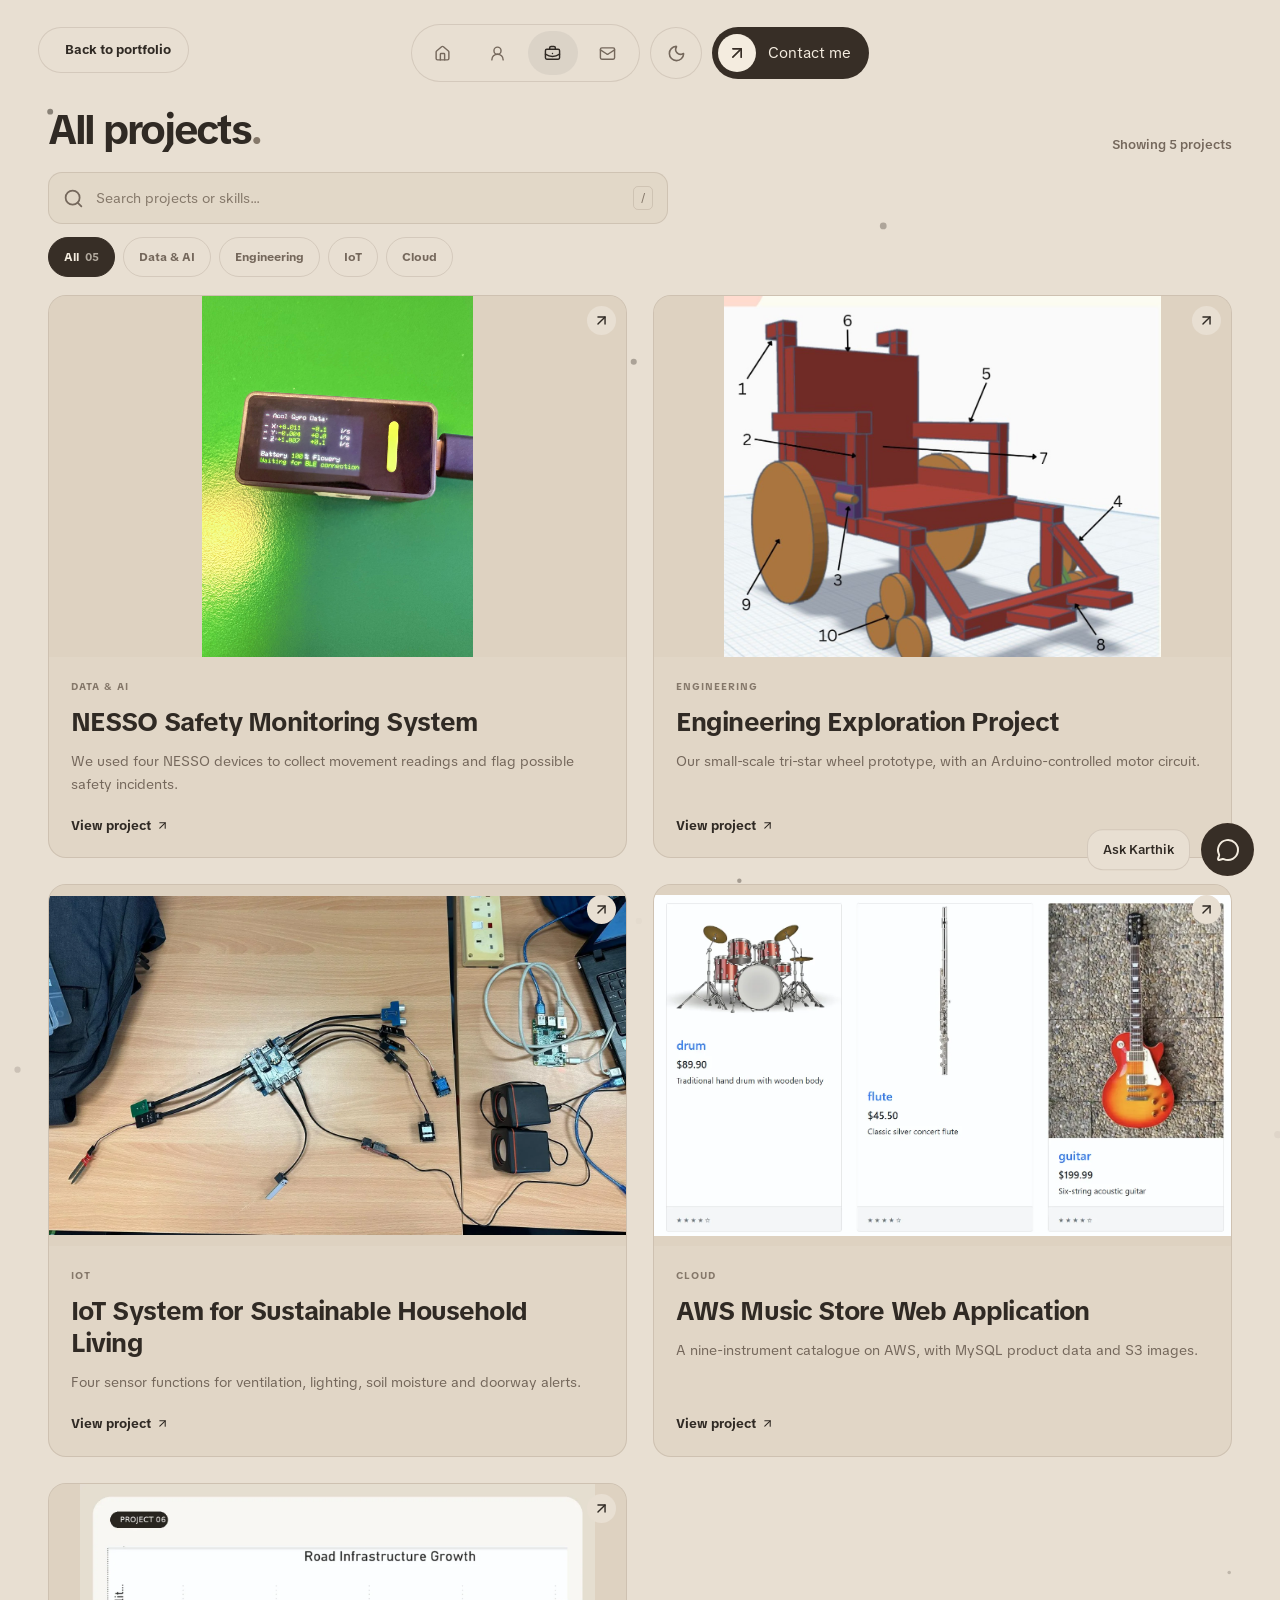
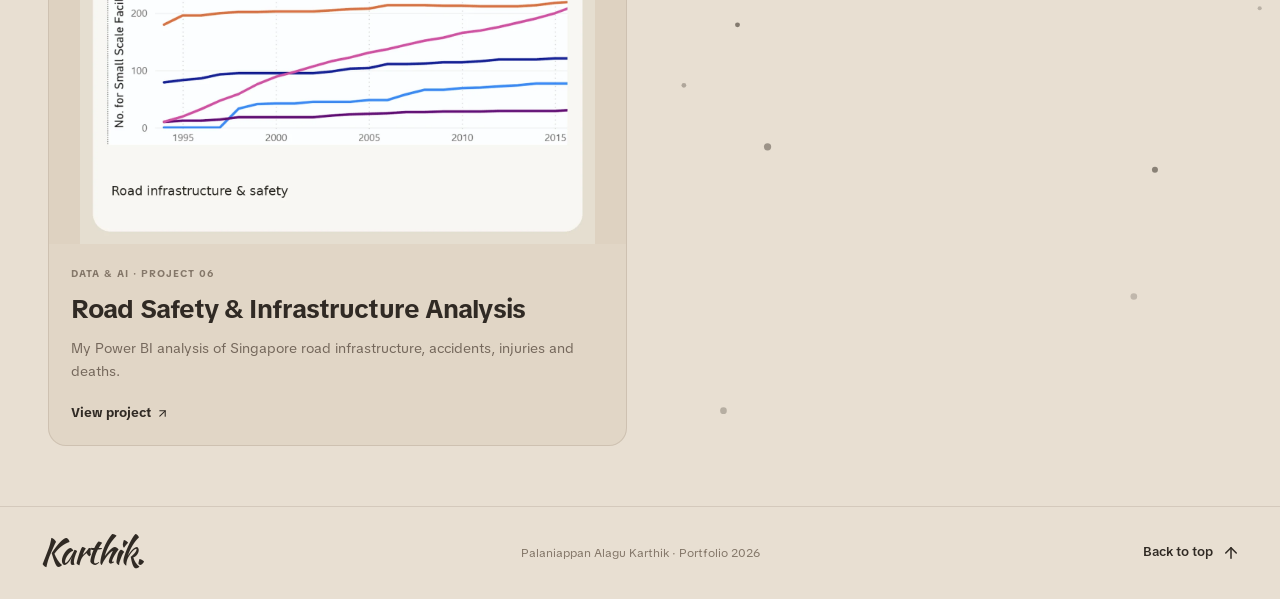
==== all-projects.html @ 88ecdbd5 "Add files via upload" ====
<!DOCTYPE html>
<html lang="en" data-theme="light">
<head>
<meta charset="UTF-8">
<meta name="viewport" content="width=device-width, initial-scale=1">
<meta name="theme-color" content="#e8dfd2">
<meta name="description" content="Explore Karthik's projects in data engineering, engineering, IoT and cloud computing. Search and filter the portfolio.">
<link rel="icon" href="assets/favicon.svg" type="image/svg+xml">
<title>All Projects · Karthik Portfolio</title>
<link rel="stylesheet" href="fonts.css">
<link rel="preconnect" href="https://fonts.googleapis.com">
<link rel="preconnect" href="https://fonts.gstatic.com" crossorigin>
<link href="https://fonts.googleapis.com/css2?family=Kaushan+Script&display=swap" rel="stylesheet">
<link rel="stylesheet" href="style.css">
<link rel="stylesheet" href="all-projects.css">
<link rel="stylesheet" href="minimal.css">
<script src="icons.js" defer></script>
<script src="all-projects.js" defer></script>
<script src="all-projects-chat.js" defer></script>
<script src="footer.js" defer></script>
</head>
<body class="all-projects-page">
<a class="skip" href="#all-projects-main">Skip to projects</a>
<a class="ap-back ap-back-fixed" href="index.html#projects" aria-label="Back to portfolio projects"><iconify-icon icon="lucide:arrow-left" aria-hidden="true"></iconify-icon><span>Back to portfolio</span></a>
<header class="floating-header" aria-label="Main header">
  <nav class="dock glass" aria-label="Main navigation">
    <a class="nav-item" href="index.html#home" aria-label="Home"><iconify-icon icon="lucide:house" aria-hidden="true"></iconify-icon><span class="nav-label">Home</span></a>
    <a class="nav-item" href="index.html#about" aria-label="About"><iconify-icon icon="lucide:user-round" aria-hidden="true"></iconify-icon><span class="nav-label">About</span></a>
    <a class="nav-item" href="all-projects.html" aria-label="Projects" aria-current="page"><iconify-icon icon="lucide:briefcase-business" aria-hidden="true"></iconify-icon><span class="nav-label">Projects</span></a>
    <a class="nav-item" href="index.html#contact" aria-label="Contact"><iconify-icon icon="lucide:mail" aria-hidden="true"></iconify-icon><span class="nav-label">Contact</span></a>
  </nav>
  <button id="all-theme-toggle" class="theme-toggle glass" type="button" aria-label="Switch to dark mode"><iconify-icon id="all-theme-icon" icon="lucide:moon" aria-hidden="true"></iconify-icon></button>
  <a class="contact-pill" href="index.html#contact"><span class="disc"><iconify-icon icon="lucide:arrow-up-right" aria-hidden="true"></iconify-icon></span>Contact me</a>
</header>
<main id="all-projects-main" class="ap-main">
  <canvas id="ap-ambient-dots" class="ap-ambient-dots" aria-hidden="true"></canvas>
  <div class="ap-shell">
    <section class="ap-browser" aria-labelledby="ap-browser-title">
      <div class="ap-browser-heading"><h1 id="ap-browser-title">All projects<span class="ap-period">.</span></h1><span id="ap-results" role="status" aria-live="polite">Showing 5 projects</span></div>
      <div class="ap-controls">
        <label class="ap-search" for="ap-search-input">
          <iconify-icon icon="lucide:search" aria-hidden="true"></iconify-icon>
          <input id="ap-search-input" type="search" autocomplete="off" placeholder="Search projects or skills..." aria-label="Search projects">
          <span class="ap-search-shortcut" aria-hidden="true">/</span>
        </label>
        <div class="ap-filters" role="group" aria-label="Filter projects by category">
          <button type="button" class="ap-filter is-active" data-filter="all" aria-pressed="true">All <span>05</span></button>
          <button type="button" class="ap-filter" data-filter="data" aria-pressed="false">Data &amp; AI</button>
          <button type="button" class="ap-filter" data-filter="engineering" aria-pressed="false">Engineering</button>
          <button type="button" class="ap-filter" data-filter="iot" aria-pressed="false">IoT</button>
          <button type="button" class="ap-filter" data-filter="cloud" aria-pressed="false">Cloud</button>
        </div>
      </div>
      <div class="ap-scroll-region" role="region" aria-label="Project gallery"><div class="ap-grid" id="ap-grid">
        <article class="ap-card" data-category="data" data-search="data data &amp; ai data engineering project a wearable system for tracking movement and spotting safety incidents. python ble mysql power bi construction safety wearable sensor slips falls near misses">
          <a class="ap-card-link" href="index.html#project-data-engineering" aria-label="Open NESSO Safety Monitoring System">
            <span class="ap-card-thumbnail"><img src="assets/project-data.jpg" alt="Wearable motion-sensing device from my Data Engineering project" width="600" height="420" loading="lazy"><span class="ap-image-arrow" aria-hidden="true"><iconify-icon icon="lucide:arrow-up-right"></iconify-icon></span></span>
            <span class="ap-card-content"><span class="ap-card-category">Data & AI</span><strong class="ap-card-title">NESSO Safety Monitoring System</strong><span class="ap-card-summary">We used four NESSO devices to collect movement readings and flag possible safety incidents.</span><span class="ap-card-cta">View project <iconify-icon icon="lucide:arrow-up-right" aria-hidden="true"></iconify-icon></span></span>
          </a>
        </article>
        <article class="ap-card" data-category="engineering" data-search="engineering engineering engineering exploration project our team explored a wheel design that helps wheelchairs climb curbs. 3d design arduino prototyping wheelchair caster tri-star design">
          <a class="ap-card-link" href="index.html#project-engineering-exploration" aria-label="Open Engineering Exploration Project">
            <span class="ap-card-thumbnail"><img src="assets/project-engineering.jpg" alt="Original 3D wheelchair design with tri-star wheels" width="600" height="420" loading="lazy"><span class="ap-image-arrow" aria-hidden="true"><iconify-icon icon="lucide:arrow-up-right"></iconify-icon></span></span>
            <span class="ap-card-content"><span class="ap-card-category">Engineering</span><strong class="ap-card-title">Engineering Exploration Project</strong><span class="ap-card-summary">Our small-scale tri-star wheel prototype, with an Arduino-controlled motor circuit.</span><span class="ap-card-cta">View project <iconify-icon icon="lucide:arrow-up-right" aria-hidden="true"></iconify-icon></span></span>
          </a>
        </article>
        <article class="ap-card" data-category="iot" data-search="iot iot iot system for sustainable household living sensors for lights, ventilation, plants and doorway alerts. arduino nano raspberry pi sensors thingspeak smart household">
          <a class="ap-card-link" href="index.html#project-iot-sustainable-living" aria-label="Open IoT System for Sustainable Household Living">
            <span class="ap-card-thumbnail"><img src="assets/iot-hardware-workbench.webp" alt="Original sensor hardware laid out on a workbench" width="600" height="420" loading="lazy"><span class="ap-image-arrow" aria-hidden="true"><iconify-icon icon="lucide:arrow-up-right"></iconify-icon></span></span>
            <span class="ap-card-content"><span class="ap-card-category">IoT</span><strong class="ap-card-title">IoT System for Sustainable Household Living</strong><span class="ap-card-summary">Four sensor functions for ventilation, lighting, soil moisture and doorway alerts.</span><span class="ap-card-cta">View project <iconify-icon icon="lucide:arrow-up-right" aria-hidden="true"></iconify-icon></span></span>
          </a>
        </article>
        <article class="ap-card" data-category="cloud" data-search="cloud cloud cloud computing development project a small music store i built on aws, from hosting to monitoring. aws ec2 rds mysql s3 cloudwatch load balancer auto scaling">
          <a class="ap-card-link" href="index.html#project-cloud-computing" aria-label="Open AWS Music Store Web Application">
            <span class="ap-card-thumbnail"><img src="assets/cloud-storefront-1.webp" alt="Nine-product music store from my cloud computing project" width="600" height="420" loading="lazy"><span class="ap-image-arrow" aria-hidden="true"><iconify-icon icon="lucide:arrow-up-right"></iconify-icon></span></span>
            <span class="ap-card-content"><span class="ap-card-category">Cloud</span><strong class="ap-card-title">AWS Music Store Web Application</strong><span class="ap-card-summary">A nine-instrument catalogue on AWS, with MySQL product data and S3 images.</span><span class="ap-card-cta">View project <iconify-icon icon="lucide:arrow-up-right" aria-hidden="true"></iconify-icon></span></span>
          </a>
        </article>
        <article class="ap-card" data-category="data" data-search="road safety infrastructure analysis traffic accidents singapore injury death rates road condition accidents power bi python pandas charts data visualisation analytics traffic lights flyovers bridges 1994 2017 2006 2016">
          <a class="ap-card-link" href="index.html#project-road-safety" aria-label="Open Road Safety &amp; Infrastructure Analysis, project 06">
            <span class="ap-card-thumbnail"><img src="assets/road-safety-cover.webp" alt="Road infrastructure growth chart from my Power BI analysis" width="600" height="420" loading="lazy"><span class="ap-image-arrow" aria-hidden="true"><iconify-icon icon="lucide:arrow-up-right"></iconify-icon></span></span>
            <span class="ap-card-content"><span class="ap-card-category">DATA &amp; AI · PROJECT 06</span><strong class="ap-card-title">Road Safety &amp; Infrastructure Analysis</strong><span class="ap-card-summary">My Power BI analysis of Singapore road infrastructure, accidents, injuries and deaths.</span><span class="ap-card-cta">View project <iconify-icon icon="lucide:arrow-up-right" aria-hidden="true"></iconify-icon></span></span>
          </a>
        </article>
      </div></div>
      <div class="ap-empty" id="ap-empty" hidden><iconify-icon icon="lucide:search" aria-hidden="true"></iconify-icon><h3>No projects found.</h3><p>Try a different search or category.</p><button id="ap-reset" type="button">Clear filters <iconify-icon icon="lucide:arrow-up-right" aria-hidden="true"></iconify-icon></button></div>
    </section>
  </div>
</main>
<footer class="site-footer footer-compact" aria-label="Portfolio footer">
  <div class="frame footer-minimal">
    <a class="footer-wordmark" href="index.html#home" aria-label="Karthik, home" data-footer-scramble><span class="footer-scramble-text" aria-hidden="true">Karthik.</span></a>
    <p class="footer-credit">Palaniappan Alagu Karthik · Portfolio 2026</p>
    <button id="footer-back-to-top" type="button" class="footer-back-to-top" aria-label="Back to top" data-footer-scramble>
      <span class="footer-scramble-text" aria-hidden="true">Back to top</span>
      <iconify-icon icon="lucide:arrow-up" aria-hidden="true"></iconify-icon>
    </button>
  </div>
</footer>
<button type="button" id="chat-toggle" class="chat-launcher" aria-label="Ask Karthik" aria-expanded="false" aria-controls="portfolio-chat"><iconify-icon icon="lucide:message-circle" aria-hidden="true"></iconify-icon><span class="chat-hover-label" aria-hidden="true">Ask Karthik</span></button>
<aside id="portfolio-chat" class="chat-panel" role="dialog" aria-modal="false" aria-labelledby="chat-title" hidden>
  <div class="chat-header">
    <div class="chat-avatar" aria-hidden="true">K<span class="chat-avatar-dot"></span></div>
    <div class="chat-heading"><h2 id="chat-title">Karthik <span class="chat-beta">PORTFOLIO ASSISTANT</span></h2><p>My projects, in my words <span aria-hidden="true">·</span> Online</p></div>
    <button id="chat-reset" class="chat-icon-button" type="button" aria-label="Start a new chat" title="New chat"><iconify-icon icon="lucide:plus" aria-hidden="true"></iconify-icon></button>
    <button id="chat-close" class="chat-icon-button" type="button" aria-label="Close chat"><iconify-icon icon="lucide:x" aria-hidden="true"></iconify-icon></button>
  </div>
  <div class="chat-messages" id="chat-messages" role="log" aria-label="Chat messages" aria-live="polite" aria-relevant="additions" aria-atomic="false">
    <div class="chat-line chat-line--bot"><span class="chat-message-avatar" aria-hidden="true">K</span><div class="chat-bubble">Hey! I’m <strong>Karthik</strong> ✦ Well, my prewritten portfolio assistant. Ask about the projects I built, my internship, skills, achievements or studies!</div></div>
    <div class="chat-quick-questions" id="chat-quick-questions" aria-label="Suggested questions">
      <button type="button" data-chat-question="What projects have you worked on?">My projects <iconify-icon icon="lucide:arrow-up-right" aria-hidden="true"></iconify-icon></button>
      <button type="button" data-chat-question="What did you do during your internship?">My internship <iconify-icon icon="lucide:arrow-up-right" aria-hidden="true"></iconify-icon></button>
      <button type="button" data-chat-question="What are your skills?">My skills <iconify-icon icon="lucide:arrow-up-right" aria-hidden="true"></iconify-icon></button>
      <button type="button" data-chat-question="What awards have you received?">My achievements <iconify-icon icon="lucide:arrow-up-right" aria-hidden="true"></iconify-icon></button>
    </div>
  </div>
  <div class="chat-bottom">
    <form class="chat-composer" id="question-form">
      <label class="sr-only" for="question">Write a question about Karthik</label>
      <textarea id="question" name="question" rows="1" placeholder="Ask me something..." autocomplete="off" maxlength="350"></textarea>
      <button id="chat-send" class="chat-send" type="submit" aria-label="Send message" disabled><iconify-icon icon="lucide:arrow-up" aria-hidden="true"></iconify-icon></button>
    </form>
  </div>
</aside>
</body>
</html>
---- fonts.css ----
@font-face {
  font-family: 'TikTok Sans';
  font-style: normal;
  font-weight: 400;
  font-stretch: normal;
  font-display: swap;
  src: url(assets/tiktok-sans-1.ttf) format('truetype');
}
@font-face {
  font-family: 'TikTok Sans';
  font-style: normal;
  font-weight: 500;
  font-stretch: normal;
  font-display: swap;
  src: url(assets/tiktok-sans-2.ttf) format('truetype');
}
@font-face {
  font-family: 'TikTok Sans';
  font-style: normal;
  font-weight: 600;
  font-stretch: normal;
  font-display: swap;
  src: url(assets/tiktok-sans-3.ttf) format('truetype');
}
@font-face {
  font-family: 'TikTok Sans';
  font-style: normal;
  font-weight: 700;
  font-stretch: normal;
  font-display: swap;
  src: url(assets/tiktok-sans-4.ttf) format('truetype');
}
---- style.css ----
/* Small local reset replaces the design canvas utility runtime. */
html{line-height:1.5;-webkit-text-size-adjust:100%;tab-size:4}body,figure{margin:0}button,input{font-family:inherit;font-size:100%;line-height:inherit;margin:0;padding:0}button{background:transparent;text-transform:none}h1,h2,h3{font-size:inherit;font-weight:inherit}.min-h-screen{min-height:100vh}.relative{position:relative}.font-medium{font-weight:500}img{vertical-align:middle}iconify-icon svg{display:block;width:1em;height:1em;overflow:visible}

:root{--bg:#e8dfd2;--fg:#302a24;--muted:#75685c;--faint:#85786a;--line:rgba(77,58,39,.13);--glass:rgba(231,221,207,.78);--surface:#ded2c1;--inverted:#372e26;--on-inverted:#f4ecdf;--ease:cubic-bezier(.22,1,.36,1);color-scheme:light}
:root[data-theme=dark]{--bg:#211c18;--fg:#f0e5d6;--muted:#b8a998;--faint:#968675;--line:rgba(235,218,192,.12);--glass:rgba(55,45,37,.75);--surface:#302820;--inverted:#e9dcc8;--on-inverted:#302820;color-scheme:dark}
*{box-sizing:border-box}html{scroll-behavior:smooth}body{margin:0;font-family:'TikTok Sans',system-ui,sans-serif;background:var(--bg);color:var(--fg);transition:background-color .4s,color .4s}button,input{font:inherit}button,a{-webkit-tap-highlight-color:transparent}button{color:inherit;cursor:pointer}a{color:inherit;text-decoration:none}button:focus-visible,a:focus-visible,input:focus-visible{outline:2px solid var(--fg);outline-offset:5px}button{border:0}iconify-icon{display:inline-block;flex-shrink:0;vertical-align:middle}img{display:block;max-width:100%}h1,h2,h3,p{margin:0}h1,h2,h3{letter-spacing:-.04em;line-height:1.15}p{line-height:1.6}.frame{max-width:1200px;margin:auto;width:calc(100% - 80px)}.subtle{color:var(--muted)}.sr-only{position:absolute;width:1px;height:1px;padding:0;margin:-1px;overflow:hidden;clip:rect(0,0,0,0);white-space:nowrap;border:0}.skip{position:fixed;top:-60px;left:16px;background:var(--inverted);color:var(--on-inverted);padding:10px 18px;z-index:100}.skip:focus{top:15px}
.floating-header{position:fixed;z-index:40;top:24px;left:50%;transform:translateX(-50%);display:flex;align-items:center;gap:8px;max-width:calc(100% - 24px)}.glass{background:var(--glass);border:1px solid rgba(150,150,150,.25);backdrop-filter:none;-webkit-backdrop-filter:none;box-shadow:none}.dock{padding:5px;border-radius:32px;display:flex;align-items:center}.nav-item{display:flex;align-items:center;justify-content:center;gap:8px;width:46px;height:40px;color:var(--muted);border-radius:23px;transition:width .55s var(--ease),background .3s,color .3s;overflow:hidden;white-space:nowrap;font-size:14px}.nav-item iconify-icon{font-size:17px}.nav-item .nav-label{max-width:0;opacity:0;transition:max-width .55s var(--ease),opacity .25s;overflow:hidden;margin-left:-8px}.dock:hover .nav-item,.dock:focus-within .nav-item{width:100px}.dock:hover .nav-label,.dock:focus-within .nav-label{max-width:90px;opacity:1;margin-left:0}.nav-item[aria-current=page]{color:var(--fg);background:rgba(130,130,130,.13)}.nav-item:hover{color:var(--fg);background:rgba(130,130,130,.17)}.theme-toggle{width:52px;height:52px;border-radius:50%;display:grid;place-items:center;font-size:19px;color:var(--muted)}.theme-toggle:hover{color:var(--fg)}.contact-pill{height:52px;padding:6px 18px 6px 6px;background:var(--inverted);color:var(--on-inverted);border-radius:30px;font-size:15px;display:flex;align-items:center;gap:12px;white-space:nowrap;transition:transform .4s var(--ease),box-shadow .4s}.contact-pill:hover{transform:translateY(-2px);box-shadow:none}.contact-pill .disc{width:38px;height:38px;border-radius:50%;display:grid;place-items:center;background:var(--on-inverted);color:var(--inverted);font-size:20px}.contact-pill .disc iconify-icon{transition:transform .45s var(--ease)}.contact-pill:hover .disc iconify-icon{transform:rotate(45deg)}
.view[hidden]{display:none!important}.hero{position:relative;isolation:isolate;min-height:min(860px,100svh);padding:150px 0 75px;display:flex;align-items:center;overflow:hidden}.hero:before{content:"";position:absolute;inset:0;background:radial-gradient(ellipse at 50% 0%,rgba(120,120,120,.065),transparent 65%);pointer-events:none;z-index:-1}.hero:after{content:"";position:absolute;left:20%;right:20%;height:65px;bottom:-52px;background:var(--muted);opacity:.11;filter:none;border-radius:50%}.particles{position:absolute;inset:0;z-index:-1;pointer-events:none;opacity:.7}.hero-grid{position:relative;display:grid;grid-template-columns:1fr 1.05fr 1fr;gap:45px;align-items:center;width:100%}.role-heading{font-size:clamp(30px,3.3vw,43px);font-weight:600;min-height:150px;max-width:350px;line-height:1.08;letter-spacing:-.04em;display:flex;align-items:center}.hero-actions{display:flex;align-items:center;gap:12px;margin-top:22px;flex-wrap:wrap}.pill-link{position:relative;display:inline-flex;align-items:center;justify-content:center;gap:10px;border:1px solid var(--line);border-radius:28px;min-height:46px;padding:10px 22px;font-size:14px;font-weight:500;transition:background .4s,border-color .4s,transform .45s var(--ease);overflow:hidden}.pill-link:before{content:"";position:absolute;inset:-1px;border:1px solid transparent;border-radius:inherit;pointer-events:none}.pill-link:hover{border-color:var(--muted);background:rgba(130,130,130,.07);transform:translateY(-2px)}.pill-link.emphasis{border-color:rgba(160,160,160,.55);box-shadow:none}.pill-link iconify-icon{font-size:17px;transition:transform .4s var(--ease)}.pill-link:hover iconify-icon{transform:translate(3px,-3px)}.portrait-frame{position:relative;width:100%;max-width:340px;margin:auto;border-radius:36px;overflow:hidden;border:1px solid var(--line);background:var(--surface);box-shadow:none}.portrait-frame img{width:100%;height:auto;object-fit:contain;filter:none}.intro{max-width:315px;margin-left:auto}.intro-item+.intro-item{margin-top:24px}.intro-button{font-size:18px;font-weight:400;background:none;text-align:left;padding:0;width:100%;color:var(--muted);line-height:1.5;transition:color .35s}.intro-button[aria-expanded=true]{color:var(--fg)}.intro-button:hover{color:var(--fg)}.intro-panel{display:grid;grid-template-rows:0fr;opacity:0;transition:grid-template-rows .55s var(--ease),opacity .4s}.intro-panel[data-open=true]{grid-template-rows:1fr;opacity:1}.intro-panel>div{overflow:hidden}.intro-panel p{padding-top:12px;color:var(--muted);font-size:17px;line-height:1.6}.home-note{display:flex;justify-content:space-between;align-items:center;padding:30px 0;font-size:12px;color:var(--faint);border-bottom:1px solid var(--line)}
.page-rails{border-left:1px solid var(--line);border-right:1px solid var(--line)}.about-prompt{padding:155px 41px 65px;min-height:590px;display:flex;flex-direction:column;justify-content:space-between;gap:60px}.about-prompt h1{font-size:32px;font-weight:500}.question-wrap{width:min(670px,100%);margin:auto}.question-form{border:1px solid rgba(150,150,150,.45);border-radius:28px;min-height:150px;padding:20px 19px 15px;background:linear-gradient(150deg,rgba(128,128,128,.08),rgba(128,128,128,.025));box-shadow:none}.question-form input{display:block;border:0;border-radius:4px;background:none;width:100%;font-size:15px;line-height:1.5;color:var(--fg);padding:0 0 20px;min-height:50px}.question-form input::placeholder{color:var(--muted)}.question-form input:focus-visible{outline-offset:3px}.prompt-bottom{display:flex;justify-content:space-between;align-items:center;position:relative}.round-button{width:35px;height:35px;display:grid;place-items:center;border-radius:50%;background:rgba(140,140,140,.09);font-size:18px;color:var(--muted);transition:color .3s,box-shadow .3s}.round-button:hover{color:var(--fg);box-shadow:none}.send-button{border:1px solid rgba(180,180,180,.4);box-shadow:none}.prompt-footnote{color:var(--faint);font-size:11px;text-align:center;margin-top:13px}.suggestions{display:flex;flex-wrap:wrap;gap:8px;margin-top:14px}.suggestions[hidden]{display:none}.suggestions button{font-size:12px;background:var(--surface);border:1px solid var(--line);border-radius:20px;padding:7px 13px;text-align:left;color:var(--muted)}.suggestions button:hover{color:var(--fg)}.answer{font-size:15px;color:var(--muted);line-height:1.6;margin-top:20px;padding:18px;border-left:1px solid var(--muted)}.answer:empty{display:none}.biography{padding:75px 41px 90px}.section-label{font-size:22px;color:var(--muted);margin-bottom:24px}.biography h2{font-size:32px;font-weight:500;margin-bottom:20px;max-width:850px}.biography p{font-size:17px;color:var(--muted);max-width:950px}.biography p+p{margin-top:14px}.journey{padding:25px 41px 75px}.journey h2,.tools h2{font-size:28px;font-weight:500;margin-bottom:35px}.journey-row{border-top:1px solid var(--line);border-bottom:1px solid var(--line);padding:24px 0;display:grid;grid-template-columns:1fr 1fr auto;gap:20px;font-size:16px}.journey-row span{color:var(--muted)}.journey-row small{font-size:12px;color:var(--faint);align-self:center}.tools{padding:0 41px 100px}.tool-list{display:flex;flex-wrap:wrap;gap:16px}.tool-chip{border:1px solid var(--line);border-radius:22px;padding:12px 20px;background:var(--surface);font-size:14px;color:var(--muted)}
.placeholder,.contact-view{min-height:calc(100svh - 30px);display:flex;flex-direction:column;justify-content:center;align-items:center;text-align:center;padding:150px 40px 100px;gap:25px}.placeholder h1{font-size:48px;font-weight:500}.placeholder p{color:var(--muted);font-size:17px}.placeholder-icon{font-size:32px;color:var(--faint)}.contact-view h2{font-size:clamp(42px,5.5vw,70px);font-weight:500;letter-spacing:-.045em}.contact-view>p{color:var(--muted);font-size:17px;max-width:450px}.contact-email-row{display:flex;gap:15px;align-items:center;margin-top:12px;flex-wrap:wrap;justify-content:center}.email-link{font-size:clamp(18px,3vw,32px);letter-spacing:-.025em;border-bottom:1px solid var(--line);padding-bottom:5px;overflow-wrap:anywhere}.email-link:hover{border-color:var(--fg)}.copy-button{height:42px;min-width:42px;padding:8px;border:1px solid var(--line);border-radius:50%;background:var(--surface);font-size:18px;display:grid;place-items:center}.copy-status{font-size:12px;color:var(--muted);min-height:20px}.contact-secondary{display:inline-flex;align-items:center;gap:10px;color:var(--muted);font-size:15px}.contact-secondary:hover{color:var(--fg)}
.site-footer{overflow:hidden;border-top:1px solid var(--line);padding-top:70px}.footer-top{display:flex;justify-content:space-between;align-items:start;gap:40px}.footer-signature{font-size:22px;font-weight:600;letter-spacing:-.05em}.footer-columns{display:flex;gap:70px}.footer-column{min-width:115px;font-size:15px}.footer-column p{color:var(--muted);margin-bottom:20px}.footer-column a{display:block;border-bottom:1px solid var(--line);padding:6px 0;color:var(--muted);transition:color .3s}.footer-column a:hover{color:var(--fg)}.footer-credit{color:var(--faint);font-size:12px;text-align:center;padding:45px 20px 25px}.footer-big{font-size:clamp(80px,19.8vw,290px);font-weight:700;line-height:.80;letter-spacing:-.08em;text-align:center;opacity:.045;user-select:none;pointer-events:none;margin:20px 0 -5px}.reveal{animation:reveal-in .75s var(--ease) both}@keyframes reveal-in{from{opacity:0;transform:translateY(18px);filter:none}to{opacity:1;transform:translateY(0);filter:none}}::view-transition-old(root){animation:old-view .25s ease both}::view-transition-new(root){animation:new-view .6s var(--ease) both}@keyframes old-view{to{opacity:0;filter:none}}@keyframes new-view{from{opacity:0;transform:translateY(12px);filter:none}to{opacity:1;transform:translateY(0);filter:none}}
@media(max-width:1050px){.hero-grid{gap:25px;grid-template-columns:1fr 1fr 1fr}.hero-actions{gap:8px}.pill-link{padding:10px 15px;font-size:12px}.intro-panel p{font-size:15px}.intro-button{font-size:16px}.portrait-frame{border-radius:28px}.hero{min-height:760px}.role-heading{font-size:34px}}
@media(max-width:760px){.frame{width:calc(100% - 32px)}.floating-header{top:16px;gap:6px}.dock{padding:4px}.nav-item{width:39px;height:36px}.nav-item iconify-icon{font-size:17px}.dock:hover .nav-item,.dock:focus-within .nav-item{width:39px}.dock:hover .nav-label,.dock:focus-within .nav-label{max-width:0;opacity:0;margin-left:-8px}.theme-toggle{width:46px;height:46px;font-size:18px}.contact-pill{height:46px;padding:8px 14px;gap:0;font-size:12px}.contact-pill .disc{display:none}.hero{min-height:0;padding:145px 0 60px}.hero-grid{grid-template-columns:1fr;gap:38px;text-align:center}.hero-copy{max-width:400px;margin:auto}.role-heading{font-size:39px;min-height:110px;max-width:340px;justify-content:center}.hero-actions{justify-content:center;margin-top:20px}.pill-link{font-size:13px;padding:10px 20px}.portrait-frame{width:min(295px,85%);border-radius:30px}.intro{max-width:390px;width:100%;margin:auto;text-align:left;padding:0 15px}.intro-item+.intro-item{margin-top:22px}.intro-button{font-size:18px}.intro-panel p{font-size:16px}.home-note{gap:20px;font-size:10px;padding-inline:10px}.about-prompt{padding:135px 20px 55px;min-height:520px;gap:70px}.about-prompt h1{font-size:30px}.question-form{border-radius:24px;padding:18px 15px 14px}.biography{padding:55px 20px}.section-label{font-size:19px}.biography h2{font-size:28px}.biography p{font-size:16px}.journey{padding:20px 20px 55px}.journey-row{grid-template-columns:1fr;gap:5px;font-size:16px}.tools{padding:0 20px 60px}.tool-list{gap:10px}.tool-chip{padding:9px 15px;font-size:13px}.placeholder,.contact-view{padding:140px 25px 90px;min-height:680px}.placeholder h1{font-size:40px}.placeholder p,.contact-view>p{font-size:16px}.contact-view h2{font-size:48px}.email-link{font-size:22px}.contact-email-row{gap:14px}.site-footer{padding-top:45px}.footer-top{padding-inline:12px;flex-direction:column;gap:35px}.footer-columns{width:100%;justify-content:space-between;gap:30px}.footer-column{min-width:100px;font-size:14px}.footer-credit{padding:35px 10px 15px;font-size:11px}.footer-big{font-size:20vw}}
@media(max-width:360px){.nav-item,.dock:hover .nav-item,.dock:focus-within .nav-item{width:34px}.theme-toggle{width:43px;height:43px}.contact-pill{height:43px;padding:8px 11px}.floating-header{gap:5px}.role-heading{font-size:35px}.email-link{font-size:19px}.copy-button{width:38px;height:38px}.hero-actions{gap:8px}}
@media(prefers-reduced-motion:reduce){html{scroll-behavior:auto}*,*:before,*:after{animation:none!important;transition:none!important}.particles{display:none}::view-transition-group(*),::view-transition-old(*),::view-transition-new(*){animation:none!important}}

.photo-comparison{width:100%;max-width:340px;margin:auto}.photo-comparison .portrait-frame{width:100%;aspect-ratio:3/4;box-shadow:none}.photo-comparison .portrait-frame img{width:100%;height:100%;object-fit:contain}.photo-picker{display:flex;justify-content:center;gap:5px;margin-top:18px}.photo-picker button{padding:8px 13px;border-radius:20px;background:transparent;border:1px solid transparent;color:var(--muted);font-size:12px;line-height:1.4;transition:background .25s,color .25s,border-color .25s}.photo-picker button:hover{border-color:var(--line)}.photo-picker button[aria-pressed=true]{background:var(--inverted);color:var(--on-inverted);border-color:var(--inverted)}.photo-picker button:disabled{opacity:.6}.particles{opacity:.3}.hero:before{background:radial-gradient(ellipse at 50% 0%,rgba(146,116,78,.07),transparent 65%)}.glass{border-color:var(--line);box-shadow:none}.question-form{border-color:rgba(130,105,76,.3);background:linear-gradient(150deg,rgba(255,248,235,.25),rgba(177,147,108,.035));box-shadow:none}.footer-big{opacity:.055}@media(max-width:760px){.photo-comparison{width:min(295px,85%)}.photo-comparison .portrait-frame{width:100%}.photo-picker{gap:3px}.photo-picker button{padding:9px 11px}}


/* Compact editorial rhythm: space follows the content instead of filling screens. */
.hero{min-height:0;padding-top:128px;padding-bottom:42px}.hero-grid{gap:36px}.role-heading{min-height:125px}.home-note{padding-block:20px}.about-prompt{min-height:0;padding:128px 41px 34px;gap:28px}.question-wrap{margin:0 auto}.question-form{min-height:130px}.biography{padding:34px 41px 38px}.section-label{margin-bottom:18px}.biography h2{margin-bottom:17px}.journey{padding:12px 41px 38px}.journey h2,.tools h2{margin-bottom:22px}.journey-row{padding-block:20px}.tools{padding:0 41px 45px}.placeholder,.contact-view{min-height:0;padding:135px 40px 65px;gap:20px}.site-footer{padding-top:35px}.footer-credit{padding:25px 20px 25px}.footer-big{display:none}.footer-columns{gap:55px}.footer-column p{margin-bottom:12px}
@media(max-width:1050px){.hero{min-height:0}.hero-grid{gap:24px}}
@media(max-width:760px){.hero{padding:112px 0 30px}.hero-grid{gap:26px}.role-heading{min-height:100px}.hero-actions{margin-top:14px}.home-note{padding-block:17px}.about-prompt{padding:115px 20px 26px;min-height:0;gap:25px}.biography{padding:28px 20px 30px}.journey{padding:10px 20px 32px}.tools{padding:0 20px 35px}.placeholder,.contact-view{min-height:0;padding:120px 20px 45px;gap:20px}.site-footer{padding-top:28px}.footer-top{gap:24px}.footer-columns{gap:30px}.footer-credit{padding:23px 10px 22px}.contact-email-row{margin-top:0}.contact-view .copy-status{min-height:0}.copy-status:empty{display:none}}


/* Keep navigation hit areas stationary when revealing labels. */
.dock:hover .nav-item,.dock:focus-within .nav-item{width:46px}.nav-item{position:relative;overflow:visible}.nav-item .nav-label{position:absolute;top:calc(100% + 12px);left:50%;max-width:none!important;margin-left:0!important;transform:translate(-50%,-3px);padding:5px 10px;border-radius:12px;background:var(--surface);border:1px solid var(--line);font-size:11px;box-shadow:none;pointer-events:none;transition:opacity .2s,transform .2s;opacity:0}.dock:hover .nav-label,.dock:focus-within .nav-label{opacity:0}.nav-item:hover .nav-label,.nav-item:focus-visible .nav-label{opacity:1;transform:translate(-50%,0)}@media(max-width:760px){.dock:hover .nav-item,.dock:focus-within .nav-item{width:39px}.nav-item .nav-label{display:none}}@media(max-width:360px){.dock:hover .nav-item,.dock:focus-within .nav-item{width:34px}}::view-transition{pointer-events:none}

/* The reference is a continuous portfolio: one strong opening, then real sections. */
html{scroll-padding-top:88px}.view{display:block}.hero{min-height:100svh;padding:118px 0 42px}.hero-grid{grid-template-columns:1.05fr 1.15fr .9fr;gap:42px}.role-heading{font-size:clamp(38px,3.9vw,54px);min-height:190px;line-height:1.04}.role-character{display:inline-block}.photo-comparison{max-width:385px}.photo-comparison .portrait-frame{aspect-ratio:3/4;max-width:none;will-change:transform;transform-style:preserve-3d}.photo-picker{position:relative}.hero:before{background:radial-gradient(ellipse at var(--pointer-x,70%) var(--pointer-y,20%),rgba(170,140,100,.16),transparent 65%);transition:background .4s}.hero-actions{margin-top:26px}.home-note{padding-block:18px}.intro-panel p{font-size:17px}.intro-button{font-size:18px}.page-rails{border-top:1px solid var(--line)}.about-prompt{padding-top:60px}.hold-link{min-width:120px;background:linear-gradient(to right,rgba(130,100,65,.18) var(--hold,0%),transparent var(--hold,0%))}.hold-text{position:relative;z-index:1}.pill-link:before,.contact-pill:before{background:radial-gradient(100px circle at var(--hover-x,50%) var(--hover-y,50%),rgba(180,150,110,.17),transparent);opacity:0;transition:opacity .3s}.pill-link:hover:before,.contact-pill:hover:before{opacity:1}.nav-item iconify-icon{transition:transform .5s var(--ease)}.nav-item:hover iconify-icon{transform:translateY(-2px) scale(1.12)}
.project-area{padding:55px 41px 65px;border:1px solid var(--line);border-bottom:0}.project-heading{display:flex;align-items:end;justify-content:space-between;gap:20px;margin-bottom:30px}.project-heading h2{font-size:34px;font-weight:500}.project-heading p{font-size:15px;color:var(--muted)}.own-projects{display:grid;grid-template-columns:repeat(3,1fr);gap:22px}.project-card{border-radius:24px;background:rgba(255,248,234,.15);border:1px solid var(--line);overflow:hidden;display:block;transition:transform .6s var(--ease),box-shadow .6s}.project-card:hover{transform:translateY(-6px);box-shadow:none}.project-cover{aspect-ratio:4/3;overflow:hidden;background:var(--surface)}.project-cover img{width:100%;height:100%;object-fit:cover;transition:transform 1.2s var(--ease)}.project-card:hover .project-cover img{transform:scale(1.055)}.project-card-copy{padding:22px}.project-category{font-size:10px;text-transform:uppercase;letter-spacing:.1em;color:var(--muted)}.project-card h3{font-size:24px;font-weight:500;margin:12px 0 14px}.project-card-copy>p{font-size:13px;color:var(--muted);line-height:1.7}.project-open{display:flex;justify-content:space-between;font-size:12px;margin-top:22px;align-items:center}.project-open iconify-icon{font-size:18px;transition:transform .5s var(--ease)}.project-card:hover .project-open iconify-icon{transform:translate(3px,-3px)}.contact-view{padding-top:65px;padding-bottom:65px}.contact-view h2{font-size:48px}.scroll-reveal{opacity:0;transform:translateY(25px);filter:none;transition:opacity .9s var(--ease),transform 1s var(--ease),filter .9s}.scroll-reveal.in-view{opacity:1;transform:translateY(0);filter:none}
.project-detail[hidden]{display:none}.detail-shell{max-width:1020px;padding-top:125px;padding-bottom:50px}.detail-back{display:inline-flex;align-items:center;gap:10px;font-size:13px;color:var(--muted);padding-block:10px}.detail-header{padding-block:30px}.detail-header h1{font-size:clamp(38px,5.5vw,68px);font-weight:500;max-width:850px;margin:18px 0 22px}.detail-header>p:last-child{max-width:650px;font-size:18px;color:var(--muted)}.detail-cover{margin:0;background:var(--surface);border-radius:28px;overflow:hidden}.detail-cover img{width:100%;max-height:560px;object-fit:contain;display:block}.detail-placeholder{padding:45px 0;max-width:700px}.detail-placeholder h2{font-size:28px;font-weight:500;margin-bottom:18px}.detail-placeholder p{font-size:16px;color:var(--muted);margin-bottom:23px}.detail-next{border-top:1px solid var(--line);padding-block:25px;display:flex;align-items:center;justify-content:space-between;gap:30px}.detail-next small{display:block;font-size:11px;color:var(--muted);margin-bottom:8px}.detail-next strong{font-size:25px;line-height:1.3;font-weight:500}.detail-next>iconify-icon{font-size:30px}.site-footer{padding-top:35px}.footer-big{display:none}::view-transition{pointer-events:none}::view-transition-group(project-cover){animation-duration:.75s;animation-timing-function:cubic-bezier(.22,1,.36,1)}
@media(max-width:1050px){.hero-grid{gap:25px}.role-heading{font-size:38px}.photo-comparison{max-width:330px}.intro-panel p{font-size:15px}.intro-button{font-size:16px}.project-card-copy{padding:18px}.project-card h3{font-size:22px}}
@media(max-width:760px){.hero{min-height:0;padding:118px 0 35px}.hero-grid{grid-template-columns:1fr;gap:28px}.role-heading{font-size:42px;min-height:135px}.photo-comparison{width:min(330px,88%);max-width:330px}.hero-actions{margin-top:12px}.intro{max-width:420px}.intro-button{font-size:18px}.intro-panel p{font-size:16px}.about-prompt{padding-top:40px}.project-area{padding:35px 20px 40px}.project-heading{display:block;margin-bottom:24px}.project-heading p{margin-top:12px;font-size:14px}.own-projects{grid-template-columns:1fr;gap:22px}.project-cover{aspect-ratio:16/10}.project-card h3{font-size:26px}.project-card-copy{padding:23px}.contact-view{padding-top:42px;padding-bottom:45px}.contact-view h2{font-size:42px}.detail-shell{padding-top:105px}.detail-header{padding-block:20px 25px}.detail-header h1{font-size:42px}.detail-header>p:last-child{font-size:16px}.detail-cover{border-radius:20px}.detail-placeholder{padding-block:30px}.detail-placeholder h2{font-size:26px}.detail-next strong{font-size:22px}}
@media(prefers-reduced-motion:reduce){.scroll-reveal{opacity:1;transform:none;filter:none}.portrait-frame{transform:none!important}}

/* Opening screen occupies the viewport; the Q&A lives in a small floating panel. */
.hero{height:100svh;min-height:100svh;padding:106px 0 28px}.hero>.frame{height:100%;display:flex;align-items:center}.hero-grid{grid-template-columns:1.05fr 1.15fr .9fr;gap:38px}.role-heading{font-size:clamp(42px,4.4vw,62px);min-height:210px;max-width:390px}.photo-comparison{width:min(100%,calc((100svh - 195px)*.75));max-width:440px}.photo-comparison .portrait-frame{max-width:none}.photo-picker{margin-top:15px}.intro-panel p{font-size:18px}.intro-button{font-size:19px}.home-note{padding-block:16px}.biography{padding-top:55px}.chat-launcher{position:fixed;right:26px;bottom:24px;width:53px;height:53px;border:1px solid var(--line);border-radius:50%;background:var(--inverted);color:var(--on-inverted);display:grid;place-items:center;font-size:23px;z-index:60;box-shadow:none;transition:transform .4s var(--ease),box-shadow .4s}.chat-launcher:hover{transform:translateY(-3px);box-shadow:none}.chat-hover-label{position:absolute;right:65px;font-size:12px;white-space:nowrap;background:var(--glass);color:var(--fg);border:1px solid var(--line);padding:7px 13px;border-radius:20px;opacity:0;transform:translateX(5px);transition:opacity .2s,transform .3s;pointer-events:none;backdrop-filter:none}.chat-launcher:hover .chat-hover-label,.chat-launcher:focus-visible .chat-hover-label{opacity:1;transform:translateX(0)}.chat-panel[hidden]{display:none}.chat-panel{position:fixed;right:26px;bottom:90px;width:min(365px,calc(100vw - 32px));max-height:calc(100svh - 122px);overflow:auto;padding:22px;background:var(--bg);color:var(--fg);border:1px solid var(--line);border-radius:26px;box-shadow:none;z-index:60;animation:chat-pop .4s var(--ease)}.chat-header{display:flex;justify-content:space-between;align-items:start;gap:20px;margin-bottom:22px}.chat-header h2{font-size:19px;font-weight:500}.chat-header p{font-size:12px;color:var(--muted);margin-top:7px}.chat-panel .question-wrap{width:100%;margin:0}.chat-panel .question-form{min-height:126px;border-radius:19px;padding:15px 13px 12px;box-shadow:none}.chat-panel .question-form input{font-size:14px}.chat-panel .answer{padding:13px;font-size:14px;margin-top:17px}.chat-panel .prompt-footnote{font-size:10px;margin-top:12px}.chat-panel .suggestions{gap:6px}.chat-panel .suggestions button{font-size:11px;padding:7px 10px}.chat-panel .round-button{flex-shrink:0}@keyframes chat-pop{from{opacity:0;transform:translateY(12px) scale(.97)}to{opacity:1;transform:translateY(0) scale(1)}}
@media(max-width:1050px){.hero-grid{gap:25px}.role-heading{font-size:41px}.intro-button{font-size:16px}.intro-panel p{font-size:15px}}
@media(max-width:760px){.hero{height:auto;min-height:100svh;padding:112px 0 30px}.hero>.frame{height:auto;display:block}.hero-grid{grid-template-columns:1fr;gap:25px}.role-heading{font-size:43px;min-height:135px}.photo-comparison{width:min(310px,85%);max-width:310px}.intro-button{font-size:18px}.intro-panel p{font-size:16px}.biography{padding-top:35px}.chat-launcher{right:18px;bottom:18px;width:50px;height:50px}.chat-panel{right:16px;bottom:80px;padding:19px}.chat-hover-label{display:none}}
@media(prefers-reduced-motion:reduce){.chat-panel{animation:none}}
.role-word{display:inline-block;white-space:nowrap}
/* Final Home sizing: a larger Campus portrait and stronger opening typography. */
.hero{padding:94px 0 20px}
.hero>.frame{max-width:1480px;width:calc(100% - 64px)}
.hero-grid{grid-template-columns:minmax(0,1.1fr) minmax(0,1.22fr) minmax(0,.85fr);gap:28px}
.hero-copy{min-width:0}
.role-heading{font-size:clamp(48px,5.1vw,78px);max-width:none;min-height:270px;line-height:1.02;letter-spacing:-.05em}
.photo-comparison{width:min(100%,calc((100svh - 114px)*.75));max-width:580px}
.photo-comparison .portrait-frame{width:100%;aspect-ratio:3/4;border-radius:34px}
.photo-comparison .portrait-frame img{object-fit:contain}
.hero-actions{gap:10px;margin-top:25px}
.hero-actions .pill-link{font-size:15px;padding:13px 20px;min-height:50px}
.intro{max-width:350px}
.intro-button{font-size:22px;line-height:1.35}
.intro-panel p{font-size:20px;line-height:1.55;padding-top:16px}
.intro-item+.intro-item{margin-top:28px}
@media(min-width:761px) and (max-width:1100px){
.hero>.frame{width:calc(100% - 40px)}
.hero-grid{gap:20px;grid-template-columns:minmax(0,1.1fr) minmax(0,1.2fr) minmax(0,.85fr)}
.role-heading{font-size:clamp(36px,4.7vw,52px);min-height:230px}
.intro-button{font-size:18px}.intro-panel p{font-size:16px}
.hero-actions .pill-link{font-size:13px;padding:10px 14px}
}
@media(max-width:760px){
.hero{height:auto;min-height:100svh;padding:102px 0 32px}
.hero>.frame{width:calc(100% - 36px);height:auto;display:block}
.hero-grid{grid-template-columns:minmax(0,1fr);gap:30px}
.hero-copy{width:100%;max-width:480px}
.role-heading{font-size:clamp(42px,12.8vw,66px);min-height:155px;max-width:none;justify-content:center;line-height:1.04}
.hero-actions{margin-top:18px}.hero-actions .pill-link{font-size:14px;padding:12px 21px}
.photo-comparison{width:100%;max-width:390px}
.intro{width:100%;max-width:440px;padding:0 4px}
.intro-button{font-size:21px}.intro-panel p{font-size:18px}
.intro-item+.intro-item{margin-top:23px}
}
@media(min-width:761px) and (max-height:600px){.hero{height:auto;min-height:100svh}.photo-comparison{width:100%;max-width:330px}.role-heading{font-size:clamp(36px,4.3vw,60px);min-height:210px}}

/* Portfolio update: all introductory paragraphs are readable without clicking. */
.intro{width:100%;max-width:395px}
.intro-heading{font-size:clamp(21px,1.65vw,25px);font-weight:500;color:var(--fg);line-height:1.25;letter-spacing:-.02em;margin:0 0 20px}
.intro-content{display:flex;flex-direction:column;gap:17px}
.intro-content p{font-size:clamp(15px,1.15vw,18px);line-height:1.52;color:var(--muted);margin:0}
.journey-row + .journey-row{border-top:0}
@media (max-width:1100px) and (min-width:761px){
 .intro-heading{font-size:21px;margin-bottom:14px}
 .intro-content{gap:12px}
 .intro-content p{font-size:15px;line-height:1.45}
}
@media (max-width:760px){
 .intro{max-width:440px;margin:auto;padding:0 4px}
 .intro-heading{font-size:24px;margin-bottom:17px}
 .intro-content{gap:16px}
 .intro-content p{font-size:17px;line-height:1.55}
}


/* Portfolio chatbot v2: readable, minimal and built for real conversations. */
.chat-panel[hidden]{display:none}
.chat-panel{--chat-bg:#171513;--chat-surface:#25221e;--chat-text:#f5eee5;--chat-soft:#afa397;--chat-edge:rgba(255,255,255,.12);position:fixed;right:26px;bottom:88px;width:min(435px,calc(100vw - 32px));height:min(610px,calc(100dvh - 118px));max-height:none;padding:0;display:flex;flex-direction:column;overflow:hidden;border-radius:25px;background:var(--chat-bg);border:1px solid rgba(255,255,255,.16);color:var(--chat-text);box-shadow:none;isolation:isolate;z-index:70;animation:chat-pop .35s var(--ease)}
.chat-panel button:focus-visible,.chat-panel a:focus-visible,.chat-panel textarea:focus-visible{outline:2px solid #dcc4a5;outline-offset:2px}
.chat-header{display:flex;align-items:center;gap:10px;margin:0;padding:17px 18px;border-bottom:1px solid var(--chat-edge);flex-shrink:0}
.chat-avatar{position:relative;flex:none;display:grid;place-items:center;height:38px;width:38px;border:1px solid #655243;border-radius:13px;background:#423528;color:#f0e1d0;font-weight:600;font-size:20px;letter-spacing:-.07em}
.chat-avatar-dot{position:absolute;right:-2px;bottom:-2px;background:#8bc594;border:2px solid var(--chat-bg);width:10px;height:10px;border-radius:50%}
.chat-heading{min-width:0;flex:1}.chat-header .chat-heading h2{font-size:16px;font-weight:600;letter-spacing:-.025em;color:var(--chat-text);line-height:1.3}.chat-header .chat-heading p{color:var(--chat-soft);font-size:11px;margin-top:4px;line-height:1.35}
.chat-icon-button{width:31px;height:31px;display:grid;place-items:center;border-radius:10px;flex:none;font-size:17px;color:var(--chat-soft);transition:background .2s,color .2s}
.chat-icon-button:hover{background:var(--chat-surface);color:var(--chat-text)}
#chat-reset{background:var(--chat-surface);border:1px solid var(--chat-edge);color:var(--chat-text);font-size:19px}
#chat-reset:hover{background:#3a332d;border-color:rgba(255,255,255,.28)}
.chat-messages{flex:1;min-height:0;overflow:auto;padding:24px 19px 20px;display:flex;flex-direction:column;gap:21px;overscroll-behavior:contain;scrollbar-width:thin;scrollbar-color:#5d5147 transparent}
.chat-line{display:flex;align-items:flex-start;gap:10px;max-width:100%;animation:chat-message-in .26s ease-out both}
.chat-message-avatar{width:26px;height:26px;flex:none;display:grid;place-items:center;border:1px solid #615041;background:#382c24;border-radius:9px;color:#ede0d3;font-size:13px;font-weight:600}
.chat-bubble{max-width:calc(100% - 38px);font-size:14px;line-height:1.7;letter-spacing:-.015em;overflow-wrap:anywhere;color:var(--chat-text)}
.chat-line--user{justify-content:flex-end}.chat-line--user .chat-bubble{max-width:84%;background:#e6dbce;color:#28231e;padding:11px 14px;border-radius:17px 17px 5px 17px;line-height:1.5}
.chat-line--bot .chat-bubble{padding-top:1px}.chat-action{display:table;max-width:100%;margin-top:11px;padding:8px 11px;border-radius:11px;border:1px solid rgba(238,220,197,.22);font-size:12px;font-weight:600;color:#efe0cc;text-decoration:none;transition:background .2s,border-color .2s}.chat-action:hover{background:#3d342b;border-color:rgba(238,220,197,.5)}
.chat-quick-questions{display:grid;grid-template-columns:1fr 1fr;gap:8px;margin:0 0 0 36px}.chat-quick-questions[hidden]{display:none}
.chat-quick-questions button{text-align:left;border:1px solid var(--chat-edge);background:var(--chat-surface);color:var(--chat-text);border-radius:12px;padding:10px 10px;min-height:45px;font-size:11px;line-height:1.35;display:flex;align-items:center;justify-content:space-between;gap:5px;transition:border .2s,background .2s}
.chat-quick-questions button:hover{background:#302a25;border-color:rgba(255,255,255,.28)}.chat-quick-questions iconify-icon{color:var(--chat-soft);font-size:13px}
.chat-bottom{padding:12px 16px 13px;border-top:1px solid var(--chat-edge);flex-shrink:0;background:var(--chat-bg)}
.chat-composer{display:flex;align-items:end;gap:10px;padding:10px 10px 10px 14px;border-radius:18px;border:1px solid rgba(228,205,177,.34);background:#211e1a;transition:border-color .2s,box-shadow .2s}
.chat-composer:focus-within{border-color:rgba(235,217,190,.67);box-shadow:none}
.chat-composer textarea{resize:none;min-height:27px;max-height:120px;overflow-y:auto;width:100%;color:var(--chat-text);font-size:13px;line-height:1.6;background:transparent;border:0;padding:3px 0 1px;outline:0;display:block}
.chat-composer textarea:focus-visible{outline:0}.chat-composer textarea::placeholder{color:#a4978b}
.chat-send{height:35px;width:35px;flex:none;border-radius:12px;display:grid;place-items:center;background:#e6dbce;color:#26211c;font-size:18px;transition:opacity .2s,transform .2s}.chat-send:disabled{opacity:.4;cursor:default}.chat-send:not(:disabled):hover{transform:translateY(-2px)}
.chat-footnote{font-size:10px;color:#95897d;text-align:center;margin-top:9px;line-height:1.4}
@keyframes chat-message-in{from{opacity:0;transform:translateY(6px)}to{opacity:1;transform:translateY(0)}}
@media(max-width:760px){.chat-panel{right:12px;bottom:78px;width:calc(100vw - 24px);height:min(600px,calc(100dvh - 102px));border-radius:22px}.chat-header{padding:14px}.chat-messages{padding:19px 14px 16px;gap:17px}.chat-bottom{padding:10px 12px 11px}}
@media(max-width:370px){.chat-header .chat-heading h2{font-size:14px}.chat-header .chat-heading p{font-size:10px}.chat-avatar{height:32px;width:32px}.chat-quick-questions{grid-template-columns:1fr}}
@media(prefers-reduced-motion:reduce){.chat-line{animation:none}.chat-panel{animation:none}}


/* About: motion-led bento cards using the details in Karthik's resume. */
.about-section{padding:100px 40px 108px;border-bottom:1px solid var(--line)}
.about-intro{max-width:790px;margin:0 0 55px}
.about-eyebrow{display:inline-flex;gap:10px;align-items:center;font-size:11px;font-weight:650;letter-spacing:.16em;color:var(--muted);margin-bottom:22px}
.about-pulse{width:8px;height:8px;background:#a98a62;border-radius:50%;box-shadow:none;animation:about-pulse 2.5s ease-in-out infinite}
.about-intro h2{font-size:clamp(38px,5.2vw,73px);font-weight:600;letter-spacing:-.057em;line-height:1.04;max-width:840px;margin:0 0 25px}
.about-intro h2 span{color:var(--muted)}
.about-intro p{font-size:17px;line-height:1.8;max-width:740px;color:var(--muted)}
.about-intro p+p{margin-top:12px}
.about-grid{display:grid;grid-template-columns:repeat(12,minmax(0,1fr));gap:16px}
.about-tile{--tile-border:rgba(128,109,84,.21);position:relative;isolation:isolate;overflow:hidden;border:1px solid var(--tile-border);border-radius:25px;padding:30px;background:color-mix(in srgb,var(--surface) 62%,var(--bg));min-width:0;min-height:265px;transition:transform .55s var(--ease),border-color .45s,box-shadow .45s,background .45s;box-shadow:none}
.about-tile:before{content:"";position:absolute;pointer-events:none;width:250px;height:250px;right:-120px;top:-145px;border-radius:50%;background:radial-gradient(circle,rgba(190,158,113,.16),transparent 72%);transition:transform .8s var(--ease),opacity .6s;opacity:.6;z-index:-1}
.about-tile:after{content:"";position:absolute;top:0;left:-80%;width:40%;height:100%;pointer-events:none;transform:skewX(-28deg);background:linear-gradient(90deg,transparent,rgba(255,255,255,.07),transparent);transition:left .9s var(--ease)}
.about-tile:hover{transform:translateY(-5px);border-color:rgba(158,125,81,.5);box-shadow:none}
.about-tile:hover:before{transform:translate(-50px,48px) scale(1.1)}.about-tile:hover:after{left:140%}
.tile-top{display:flex;justify-content:space-between;gap:12px;align-items:center;margin-bottom:30px}
.tile-label{display:flex;align-items:center;gap:8px;font-size:11px;letter-spacing:.14em;font-weight:700;color:var(--muted)}
.tile-label iconify-icon{font-size:16px;color:var(--fg)}
.tile-index{font-size:11px;color:var(--faint);font-variant-numeric:tabular-nums}
.about-tile h3{font-size:clamp(27px,2.9vw,39px);line-height:1.13;font-weight:570;letter-spacing:-.055em;margin:0 0 24px}
.about-tile h3 em{font-weight:400;font-style:normal;color:var(--muted)}
.tile-education{grid-column:span 6;grid-row:span 2;min-height:590px}
.education-item{padding:17px 0 18px;border-top:1px solid var(--line);display:grid;gap:4px}
.education-year{font-size:11px;color:var(--muted);letter-spacing:.05em;margin-bottom:2px}
.education-item strong{font-weight:600;font-size:17px;letter-spacing:-.025em;line-height:1.35}
.education-item>span:last-child{font-size:13px;color:var(--muted);line-height:1.55}
.tile-internship{grid-column:span 6;min-height:355px;background:color-mix(in srgb,var(--surface) 75%,var(--bg))}
.tile-internship .tile-top{margin-bottom:23px}
.tile-date{display:block;font-size:11px;letter-spacing:.13em;color:var(--muted);margin-bottom:14px}
.tile-internship h3{margin-bottom:12px}
.tile-internship p{font-size:14px;color:var(--muted);max-width:550px;line-height:1.67}
.impact-metrics{display:grid;grid-template-columns:repeat(3,minmax(0,1fr));gap:14px;margin-top:26px}
.impact-metrics>div{border-top:1px solid var(--line);padding-top:13px}
.impact-metrics strong{font-size:clamp(21px,2.5vw,29px);line-height:1;letter-spacing:-.05em;font-weight:600;font-variant-numeric:tabular-nums}
.impact-metrics small{display:block;font-size:10px;line-height:1.43;color:var(--muted);margin-top:7px}
.tile-awards{grid-column:span 6;min-height:380px}
.tile-awards h3{margin-bottom:18px}
.award-list{margin:0;padding:0;list-style:none}
.award-list li{display:flex;align-items:flex-start;gap:11px;padding:9px 0;border-top:1px solid var(--line);font-size:14px;line-height:1.35;font-weight:550}
.award-list li iconify-icon{color:#a88a60;font-size:14px;margin-top:1px}
.award-list small{display:block;font-weight:400;color:var(--muted);font-size:11px;margin-top:4px}
.tile-skills{grid-column:span 8;min-height:430px}
.tile-skills h3{margin-bottom:27px}.tile-soft-dot{color:#b3936d}
.skill-rows{display:grid;gap:15px}
.skill-row{display:grid;grid-template-columns:158px minmax(0,1fr);gap:15px;padding-top:13px;border-top:1px solid var(--line);align-items:start}
.skill-row>span{font-size:12px;line-height:1.45;font-weight:550;color:var(--muted)}
.skill-row>div{display:flex;gap:6px;flex-wrap:wrap}
.skill-row>div span{display:inline-flex;border:1px solid var(--line);background:color-mix(in srgb,var(--bg) 64%,var(--surface));padding:6px 10px;border-radius:50px;font-size:11px;line-height:1.3;transition:transform .28s var(--ease),border .28s}
.skill-row>div span:hover{transform:translateY(-3px);border-color:#ae9170}
.tile-human{grid-column:span 4;min-height:430px;display:flex;flex-direction:column;align-items:flex-start}
.tile-human p{font-size:15px;line-height:1.7;color:var(--muted)}
.tile-cta{display:inline-flex;gap:9px;align-items:center;margin-top:auto;padding:12px 0 0;font-size:13px;font-weight:600;border-bottom:1px solid var(--muted)}
.tile-cta iconify-icon{transition:transform .25s}.tile-cta:hover iconify-icon{transform:translate(3px,-3px)}
.tile-animate.scroll-reveal{transition-delay:calc(var(--tile-order,0)*80ms)}
@keyframes about-pulse{50%{box-shadow:none}}
@media(max-width:1000px){.about-section{padding:80px 28px}.tile-education,.tile-internship,.tile-awards,.tile-skills,.tile-human{grid-column:span 6}.tile-education{grid-row:span 1;min-height:auto}.tile-internship{min-height:450px}.tile-skills{grid-column:span 12;min-height:auto}.tile-human{min-height:290px}.tile-awards{min-height:290px}.impact-metrics{gap:8px}.about-tile{padding:25px}}
@media(max-width:700px){.about-section{padding:55px 17px 72px}.about-intro{margin-bottom:32px}.about-intro h2{font-size:clamp(35px,9vw,56px)}.about-intro p{font-size:15px}.about-grid{grid-template-columns:1fr;gap:12px}.about-tile,.tile-education,.tile-internship,.tile-awards,.tile-skills,.tile-human{grid-column:1;min-height:auto;grid-row:auto;padding:23px;border-radius:19px}.tile-top{margin-bottom:23px}.tile-internship h3{font-size:31px}.impact-metrics{grid-template-columns:repeat(3,minmax(0,1fr));gap:9px;margin-top:20px}.impact-metrics strong{font-size:23px}.impact-metrics small{font-size:9px}.skill-row{grid-template-columns:1fr;gap:8px}.tile-human{min-height:285px}}
@media(max-width:400px){.impact-metrics{grid-template-columns:1fr;gap:7px}.impact-metrics>div{display:flex;gap:12px;align-items:center;padding-top:9px}.impact-metrics strong{flex:0 0 72px}.impact-metrics small{margin:0}.education-item strong{font-size:15px}}
@media(prefers-reduced-motion:reduce){.about-pulse{animation:none}.about-tile,.about-tile:before,.about-tile:after,.skill-row>div span{transition:none}.about-tile:hover{transform:none}}

/* Karthik branding and meme-style reactions to inappropriate prompts. */
.chat-beta{display:inline-block;font-size:8px;letter-spacing:.09em;color:#c9ab86;border:1px solid rgba(217,184,142,.4);padding:4px 5px;border-radius:6px;vertical-align:middle;margin-left:4px;white-space:nowrap}
.chat-line--bot .chat-bubble strong{font-weight:700}
.chat-reaction{height:110px;max-width:220px;position:relative;overflow:hidden;background:radial-gradient(circle at 50% 0%,#78604a,#312b25 65%);border:1px solid rgba(226,195,158,.22);border-radius:16px;margin-bottom:12px;display:flex;align-items:center;justify-content:center;flex-direction:column;gap:0;animation:reaction-entrance .36s var(--ease)}
.chat-reaction-emoji{font-size:57px;line-height:1.1;filter:none;transform:rotate(-10deg)}
.chat-reaction-words{font-size:10px;letter-spacing:.17em;font-weight:900;color:#f4dfc5}
@keyframes reaction-entrance{from{opacity:0;transform:scale(.88) rotate(-3deg)}to{opacity:1;transform:scale(1) rotate(0)}}
@media(prefers-reduced-motion:reduce){.chat-reaction{animation:none}}

/* Desktop card placement: two stacked education/experience columns, then toolkit. */
@media(min-width:1001px){.tile-education{grid-column:1 / 7;grid-row:1 / 3}.tile-internship{grid-column:7 / 13;grid-row:1}.tile-awards{grid-column:7 / 13;grid-row:2}.tile-skills{grid-column:1 / 9;grid-row:3}.tile-human{grid-column:9 / 13;grid-row:3}}


/* Resume preview: use the open space beneath the education timeline. */
.tile-education{display:flex;flex-direction:column}
.resume-feature{margin-top:auto;padding-top:28px;min-width:0}
.resume-feature-top{display:flex;align-items:center;justify-content:space-between;gap:12px;border-top:1px solid var(--line);padding:19px 0 15px}
.resume-feature-label{display:inline-flex;align-items:center;gap:8px;font-size:11px;letter-spacing:.15em;font-weight:700;color:var(--fg)}
.resume-feature-label iconify-icon{font-size:16px;color:#ab8a60}
.resume-feature-type{font-size:10px;letter-spacing:.08em;color:var(--muted)}
.resume-preview-link{display:grid;grid-template-columns:minmax(100px,36%) minmax(0,1fr);align-items:center;gap:18px;min-height:226px;border:1px solid rgba(160,139,107,.31);border-radius:17px;padding:13px 17px 10px;overflow:hidden;position:relative;background:linear-gradient(135deg,color-mix(in srgb,var(--surface) 43%,var(--bg)),color-mix(in srgb,#8d7558 19%,var(--surface)));transition:border-color .35s,box-shadow .35s,transform .45s var(--ease)}
.resume-preview-link:hover,.resume-preview-link:focus-visible{transform:translateY(-3px);border-color:#af906b;box-shadow:none}
.resume-preview-link:focus-visible{outline:2px solid var(--fg);outline-offset:3px}
.resume-paper{display:block;align-self:end;justify-self:center;width:min(100%,139px);height:195px;border:4px solid #f7f7f7;border-bottom:0;border-radius:7px 7px 0 0;background:#fafafa;overflow:hidden;transform:rotate(-4deg) translateY(10px);transform-origin:bottom center;box-shadow:none;transition:transform .55s var(--ease);position:relative}
.resume-paper img{display:block;width:100%;height:100%;object-fit:cover;object-position:top center}
.resume-preview-link:hover .resume-paper,.resume-preview-link:focus-visible .resume-paper{transform:rotate(-1deg) translateY(3px) scale(1.035)}
.resume-preview-copy{display:flex;flex-direction:column;gap:10px;align-self:center;min-width:0;padding:6px 0}
.resume-preview-copy small{font-weight:700;font-size:9px;letter-spacing:.16em;color:var(--muted)}
.resume-preview-copy strong{font-size:clamp(19px,2.05vw,27px);line-height:1.1;letter-spacing:-.045em;font-weight:650}
.resume-preview-copy>span:not(.resume-preview-action){font-size:12px;line-height:1.5;color:var(--muted)}
.resume-preview-action{display:inline-flex;align-items:center;gap:7px;align-self:flex-start;margin-top:5px;font-size:12px;font-weight:650;border-bottom:1px solid currentColor;padding-bottom:3px}
.resume-preview-action iconify-icon{font-size:14px;transition:transform .3s var(--ease)}
.resume-preview-link:hover .resume-preview-action iconify-icon{transform:translate(3px,-3px)}
.resume-download{display:inline-flex;gap:7px;align-items:center;align-self:flex-start;padding:12px 2px 0;color:var(--muted);font-size:12px;transition:color .25s}
.resume-download:hover,.resume-download:focus-visible{color:var(--fg)}
.resume-download iconify-icon{font-size:15px}
@media(max-width:1000px){.resume-feature{margin-top:24px;padding-top:0}}
@media(max-width:700px){.resume-feature{margin-top:18px}.resume-preview-link{grid-template-columns:minmax(85px,35%) minmax(0,1fr);min-height:199px;gap:12px;padding:12px}.resume-paper{height:175px}.resume-preview-copy{gap:7px}.resume-preview-copy strong{font-size:clamp(19px,5.6vw,24px)}.resume-preview-copy>span:not(.resume-preview-action){font-size:11px}}
@media(max-width:340px){.resume-preview-link{grid-template-columns:85px minmax(0,1fr);gap:9px;padding:10px}.resume-preview-copy strong{font-size:18px}.resume-feature-type{font-size:9px}}
@media(prefers-reduced-motion:reduce){.resume-preview-link,.resume-paper,.resume-preview-action iconify-icon{transition:none}.resume-preview-link:hover{transform:none}}


/* Home refresh: expand the original Karthik three-column composition.
   The rotating role, single campus portrait, intro and existing navigation stay put. */
.hero{height:auto;min-height:100svh;padding:97px 0 26px;overflow:hidden}
.hero>.frame{max-width:1620px;width:calc(100% - clamp(42px,3.9vw,90px));height:auto;display:block}
.hero-grid{grid-template-columns:minmax(0,1.05fr) minmax(0,1.28fr) minmax(0,.95fr);align-items:center;column-gap:clamp(26px,2.25vw,48px);row-gap:34px}
.hero-copy{min-width:0;max-width:none}
.hero-kicker{display:inline-flex;align-items:center;gap:10px;font-size:11px;line-height:1.4;font-weight:650;letter-spacing:.17em;color:var(--muted);margin-bottom:25px}
.hero-kicker-dot{display:block;width:7px;height:7px;background:#a88761;border-radius:50%;box-shadow:none}
.role-heading{font-size:clamp(56px,5.35vw,94px);min-height:0;max-width:none;letter-spacing:-.066em;line-height:1.035;justify-content:flex-start;overflow:visible}
.hero-tagline{max-width:380px;margin-top:23px;color:var(--muted);font-size:clamp(16px,1.18vw,20px);line-height:1.58}
.hero-actions{margin-top:26px;gap:11px}
.hero-actions .pill-link{font-size:15px;min-height:52px;padding:13px 22px}
.hero-actions .pill-link.emphasis{background:var(--inverted);border-color:var(--inverted);color:var(--on-inverted)}
.hero-actions .pill-link.emphasis:hover{transform:translateY(-3px);box-shadow:none}
.hero-focus{margin-top:37px;padding-top:20px;border-top:1px solid var(--line)}
.hero-focus>span{display:block;color:var(--faint);font-size:10px;letter-spacing:.15em;font-weight:650;margin-bottom:12px}
.hero-focus>div{display:flex;align-items:center;gap:7px;flex-wrap:wrap}
.hero-focus>div span{border:1px solid var(--line);border-radius:99px;background:color-mix(in srgb,var(--surface) 35%,transparent);color:var(--fg);font-size:12px;line-height:1.4;padding:8px 12px}
.photo-comparison{width:min(100%,calc((100svh - 220px)*.78));max-width:585px;min-width:0;position:relative;display:flex;flex-direction:column;align-items:stretch;gap:15px}
.photo-comparison .portrait-frame{border-radius:34px;aspect-ratio:3/4;box-shadow:none;border:1px solid rgba(126,94,61,.23)}
.photo-note{display:flex;gap:12px;align-items:center;padding:0 9px;color:var(--muted)}
.photo-note-monogram{display:grid;place-items:center;flex:none;width:32px;height:32px;border:1px solid var(--line);border-radius:50%;font-size:15px;font-weight:700;color:var(--fg)}
.photo-note>span:nth-child(2){display:flex;flex-direction:column;gap:3px;min-width:0}
.photo-note strong{font-size:13px;font-weight:650;color:var(--fg);letter-spacing:-.02em}
.photo-note small{font-size:11px;line-height:1.4;color:var(--muted)}
.photo-note>iconify-icon{margin-left:auto;font-size:19px;color:#a88761}
.intro{max-width:470px;width:100%;margin-left:auto;border-left:1px solid var(--line);padding:3px 0 6px clamp(19px,2.4vw,36px)}
.intro-kicker{display:flex;justify-content:space-between;align-items:center;gap:10px;margin-bottom:23px;font-size:10px;font-weight:650;letter-spacing:.15em;color:var(--faint)}
.intro-kicker span{font-size:10px;white-space:nowrap}
.intro-heading{font-size:clamp(32px,2.9vw,49px);line-height:1.08;font-weight:620;letter-spacing:-.055em;margin:0 0 24px}
.intro-heading span{color:#a88761}
.intro-content{gap:16px}
.intro-content p{font-size:clamp(16px,1.22vw,19px);line-height:1.64;color:var(--muted)}
.intro-path{display:flex;align-items:center;gap:12px;border-top:1px solid var(--line);margin-top:27px;padding-top:22px;font-size:12px;line-height:1.55;color:var(--muted)}
.intro-path iconify-icon{font-size:21px;color:#a88761;flex:none}
.intro-path strong{font-weight:650;color:var(--fg)}
.home-note{max-width:1620px;width:calc(100% - clamp(56px,6.2vw,116px));font-size:12px;padding:17px 0 23px}
@media(min-width:1550px){.hero-grid{gap:clamp(40px,3.6vw,72px)}.hero-tagline{font-size:20px}.intro-content p{font-size:19px}}
@media(max-width:1180px) and (min-width:721px){
 .hero{padding-top:115px;padding-bottom:40px;min-height:100svh}
 .hero>.frame{width:calc(100% - 70px)}
 .hero-grid{grid-template-columns:minmax(0,1.08fr) minmax(0,.92fr);grid-template-areas:'copy picture' 'intro picture';align-items:center;gap:26px 46px}
 .hero-copy{grid-area:copy;align-self:end}
 .photo-comparison{grid-area:picture;width:min(100%,calc((100svh - 200px)*.78));max-width:475px;align-self:center}
 .intro{grid-area:intro;align-self:start;margin:0;padding:0;border:0;max-width:580px}
 .hero-kicker{margin-bottom:13px}.role-heading{font-size:clamp(47px,5.5vw,72px)}.hero-tagline{font-size:16px;margin-top:15px}
 .hero-actions{margin-top:18px}.hero-focus{margin-top:20px;padding-top:13px}
 .intro-heading{font-size:clamp(32px,3.7vw,43px);margin-bottom:13px}.intro-kicker{margin-bottom:12px}
 .intro-content{gap:8px}.intro-content p{font-size:15px;line-height:1.5}
 .intro-path{margin-top:13px;padding-top:12px}
}
@media(max-width:720px){
 .hero{height:auto;min-height:100svh;padding:108px 0 42px}
 .hero>.frame{width:calc(100% - 38px);height:auto}
 .hero-grid{grid-template-columns:minmax(0,1fr);grid-template-areas:'copy' 'intro' 'picture';row-gap:38px}
 .hero-copy{grid-area:copy;max-width:none;width:100%}
 .hero-kicker{margin-bottom:17px;font-size:10px;letter-spacing:.13em}
 .role-heading{font-size:clamp(44px,10.9vw,67px);line-height:1.05;min-height:0;max-width:none;justify-content:flex-start}
 .hero-tagline{font-size:16px;line-height:1.55;margin-top:17px;max-width:340px}
 .hero-actions{margin-top:23px}.hero-actions .pill-link{min-height:47px;padding:10px 17px;font-size:14px}
 .hero-focus{margin-top:26px;padding-top:17px}
 .intro{grid-area:intro;max-width:none;margin:0;padding:0 0 0 20px;border-left:1px solid var(--line)}
 .intro-kicker{font-size:9px;margin-bottom:15px}
 .intro-heading{font-size:clamp(34px,8.4vw,43px);margin-bottom:17px}
 .intro-content{gap:12px}.intro-content p{font-size:16px;line-height:1.56}
 .intro-path{margin-top:18px;padding-top:16px}
 .photo-comparison{grid-area:picture;width:100%;max-width:430px;gap:12px}
 .photo-comparison .portrait-frame{width:100%;aspect-ratio:3/4}
 .home-note{width:calc(100% - 38px);padding:18px 0 24px;font-size:10px}
}
@media(max-width:360px){.hero-grid{row-gap:28px}.hero-actions{gap:7px}.hero-actions .pill-link{font-size:13px;padding:10px 14px}.hero-focus>div span{padding:7px 10px;font-size:11px}.intro-content p{font-size:15px}.home-note{gap:13px}}
@media(min-width:1181px) and (max-height:750px){.hero{padding-top:90px;padding-bottom:25px}.photo-comparison{width:min(100%,calc((100svh - 175px)*.75))}.role-heading{font-size:clamp(48px,5.1vw,78px)}.hero-kicker{margin-bottom:13px}.hero-tagline{margin-top:14px}.hero-focus{margin-top:17px}.intro-kicker{margin-bottom:15px}.intro-heading{margin-bottom:15px}.intro-content{gap:10px}.intro-content p{font-size:16px;line-height:1.48}.intro-path{margin-top:15px;padding-top:13px}}
@media(prefers-reduced-motion:reduce){.hero-actions .pill-link.emphasis:hover{transform:none}}


/* --- Atmosphere, pop-out navigation, and mobile sidebar update --- */
:root[data-theme=dark]{--weather-tint:rgba(102,139,255,.15);--weather-tint-2:rgba(248,115,183,.12)}
.hero{isolation:isolate}
.season-overlay{position:absolute;inset:0;pointer-events:none;z-index:-1;opacity:0;transition:opacity .45s ease}
:root[data-theme=dark] .season-overlay{opacity:1}
.season-backdrop{position:absolute;inset:-10% -8% 0;background:radial-gradient(circle at 18% 18%,rgba(123,141,255,.18),transparent 25%),radial-gradient(circle at 78% 16%,rgba(239,114,151,.18),transparent 28%),radial-gradient(circle at 50% 100%,rgba(231,204,160,.08),transparent 36%);filter:none;opacity:.8;transition:opacity .6s ease,transform 1.8s ease}
.weather-rain{position:absolute;inset:0;overflow:hidden;opacity:0;transition:opacity .45s ease}
.weather-rain span{position:absolute;top:-12%;width:1.5px;height:70px;background:linear-gradient(to bottom,rgba(255,255,255,0),rgba(214,228,255,.62),rgba(255,255,255,0));border-radius:999px;animation:rain-fall linear infinite;opacity:.5}
.weather-puddles{position:absolute;left:6%;right:6%;bottom:24px;height:92px;opacity:0;transition:opacity .45s ease}
.weather-puddles span{position:absolute;bottom:0;height:22px;border-radius:999px;background:radial-gradient(circle at 50% 50%,rgba(202,226,255,.24),rgba(134,157,198,.09) 56%,rgba(255,255,255,0) 72%);filter:none}
.weather-puddles span:nth-child(1){left:5%;width:86px}
.weather-puddles span:nth-child(2){left:26%;width:120px;height:24px}
.weather-puddles span:nth-child(3){right:24%;width:98px}
.weather-puddles span:nth-child(4){right:4%;width:132px;height:28px}
.season-chip{position:absolute;right:clamp(20px,4vw,48px);top:clamp(105px,15vh,160px);width:min(280px,calc(100% - 48px));padding:16px 18px 15px;border-radius:24px;display:grid;gap:6px;background:color-mix(in srgb,var(--glass) 84%,transparent);opacity:0;transform:translateY(10px);transition:opacity .45s ease,transform .55s var(--ease)}
:root[data-theme=dark] .season-chip{opacity:1;transform:translateY(0)}
.season-chip-eyebrow{font-size:10px;letter-spacing:.16em;color:var(--faint);font-weight:650}
.season-chip strong{font-size:20px;font-weight:600;line-height:1.15;letter-spacing:-.03em}
.season-chip small{font-size:12px;line-height:1.55;color:var(--muted)}
:root[data-weather=clear] .season-backdrop{opacity:.72;transform:scale(1)}
:root[data-weather=mist] .season-backdrop{opacity:.95;transform:scale(1.05)}
:root[data-weather=mist] .particles{opacity:.45}
:root[data-weather=rain] .season-backdrop{opacity:.9}
:root[data-weather=rain] .weather-rain,:root[data-theme=dark][data-weather=rain] .weather-puddles{opacity:1}
@keyframes rain-fall{from{transform:translate3d(0,0,0)}to{transform:translate3d(-14px,124vh,0)}}

.floating-header{gap:10px}
.menu-toggle{display:none;width:52px;height:52px;border-radius:50%;align-items:center;justify-content:center;color:var(--fg);position:relative;overflow:hidden;transition:transform .35s var(--ease),box-shadow .35s var(--ease),background .35s}
.menu-toggle:hover{transform:translateY(-3px) scale(1.02);box-shadow:none}
.menu-bars{display:grid;gap:5px;width:20px}
.menu-bars span{display:block;height:1.6px;border-radius:999px;background:currentColor;transition:transform .35s var(--ease),opacity .25s}
body.menu-open .menu-bars span:nth-child(1){transform:translateY(6.5px) rotate(45deg)}
body.menu-open .menu-bars span:nth-child(2){opacity:0}
body.menu-open .menu-bars span:nth-child(3){transform:translateY(-6.5px) rotate(-45deg)}
.dock{gap:5px;padding:6px;border-radius:34px}
.nav-item,.theme-toggle,.contact-pill,.hero-actions .pill-link,.sidebar-link,.sidebar-theme,.sidebar-cta{position:relative;overflow:hidden}
.nav-item::before,.theme-toggle::before,.contact-pill::before,.hero-actions .pill-link::after,.sidebar-link::before,.sidebar-theme::before,.sidebar-cta::before{content:"";position:absolute;inset:1px;border-radius:inherit;background:radial-gradient(circle at var(--hover-x,50%) var(--hover-y,50%),rgba(255,255,255,.22),rgba(255,255,255,0) 52%);opacity:0;transition:opacity .35s ease;pointer-events:none}
.nav-item{width:auto;min-width:52px;padding:0 14px;height:44px;gap:10px;transition:transform .35s var(--ease),background .3s,color .3s,box-shadow .35s var(--ease)}
.nav-item .nav-label{max-width:120px;opacity:1;margin-left:0}
.nav-item:hover,.nav-item[aria-current=location]{transform:translateY(-4px) scale(1.03);background:rgba(130,130,130,.16);box-shadow:none}
.nav-item:hover::before,.theme-toggle:hover::before,.contact-pill:hover::before,.hero-actions .pill-link:hover::after,.sidebar-link:hover::before,.sidebar-theme:hover::before,.sidebar-cta:hover::before{opacity:1}
.theme-toggle{transition:transform .35s var(--ease),box-shadow .35s var(--ease),color .3s}.theme-toggle:hover{transform:translateY(-4px) scale(1.03);box-shadow:none}
.contact-pill{transition:transform .35s var(--ease),box-shadow .35s var(--ease),filter .35s}.contact-pill:hover{transform:translateY(-4px) scale(1.02);box-shadow:none}
.hero-actions .pill-link{transition:transform .35s var(--ease),box-shadow .35s var(--ease),background .35s,border-color .35s}
.hero-actions .pill-link:hover{transform:translateY(-4px) scale(1.02);box-shadow:none}

.sidebar-backdrop[hidden],.mobile-sidebar[hidden]{display:none}
.sidebar-backdrop{position:fixed;inset:0;background:rgba(15,12,10,.44);backdrop-filter:none;z-index:69;opacity:0;animation:fade-in .28s ease forwards}
.mobile-sidebar{position:fixed;left:14px;top:14px;bottom:14px;width:min(340px,calc(100vw - 28px));z-index:70}
.sidebar-shell{height:100%;padding:20px 18px;border-radius:28px;background:color-mix(in srgb,var(--bg) 88%,transparent);border:1px solid var(--line);box-shadow:none;backdrop-filter:none;display:flex;flex-direction:column;gap:18px;animation:slide-in .35s var(--ease)}
.sidebar-head{display:flex;align-items:flex-start;justify-content:space-between;gap:16px}.sidebar-head strong{display:block;font-size:20px;font-weight:550;letter-spacing:-.03em;margin-top:6px}.sidebar-kicker{font-size:10px;letter-spacing:.18em;color:var(--faint);font-weight:700}.sidebar-close{width:42px;height:42px;border-radius:50%;display:grid;place-items:center;background:rgba(130,130,130,.08);color:var(--fg)}
.sidebar-nav{display:grid;gap:10px;margin-top:2px}.sidebar-link{display:flex;align-items:center;gap:12px;padding:15px 16px;border-radius:22px;border:1px solid var(--line);background:rgba(255,255,255,.02);font-size:15px;color:var(--fg);transition:transform .32s var(--ease),border-color .32s,background .32s,box-shadow .32s}.sidebar-link iconify-icon{font-size:18px;color:var(--muted)}.sidebar-link:hover{transform:translateX(4px) scale(1.01);background:rgba(130,130,130,.09);border-color:rgba(168,135,97,.4);box-shadow:none}
.sidebar-actions{margin-top:auto;display:grid;gap:10px}.sidebar-theme,.sidebar-cta{display:flex;align-items:center;justify-content:center;gap:10px;width:100%;min-height:50px;border-radius:22px;border:1px solid var(--line);background:rgba(255,255,255,.03);color:var(--fg);font-size:14px;transition:transform .32s var(--ease),box-shadow .32s var(--ease),background .32s}.sidebar-cta{background:var(--inverted);color:var(--on-inverted);border-color:transparent}.sidebar-theme:hover,.sidebar-cta:hover{transform:translateY(-3px);box-shadow:none}
@keyframes fade-in{to{opacity:1}}
@keyframes slide-in{from{transform:translateX(-18px);opacity:0}to{transform:translateX(0);opacity:1}}

@media (max-width:960px){.season-chip{top:96px;right:18px;width:min(250px,calc(100% - 36px))}}
@media (max-width:760px){
  .floating-header{top:14px;left:16px;right:16px;transform:none;max-width:none;justify-content:space-between}
  .menu-toggle{display:grid}
  .dock{display:none}
  #header-contact{display:none}
  .theme-toggle{width:50px;height:50px}
  .season-chip{top:auto;right:18px;left:18px;bottom:18px;width:auto;padding:14px 15px 13px}
  .season-chip strong{font-size:18px}
  .weather-puddles{bottom:110px;height:65px}
}
@media (min-width:761px){.mobile-sidebar,.sidebar-backdrop,.menu-toggle{display:none!important}}
@media(prefers-reduced-motion:reduce){.weather-rain span,.sidebar-shell,.sidebar-backdrop{animation:none}.nav-item:hover,.theme-toggle:hover,.contact-pill:hover,.hero-actions .pill-link:hover,.sidebar-link:hover,.sidebar-theme:hover,.sidebar-cta:hover{transform:none}}


/* Small hero and chatbot tweaks */
.hero-kicker,.hero-focus{display:none !important}
.hero-copy{padding-top:8px}
.role-heading{min-height:240px}
.chat-avatar,.chat-message-avatar{padding:0;color:#28231e;font-weight:700;letter-spacing:0}
.chat-avatar{background:#efe6d8;border-color:#655243}
.chat-message-avatar{background:#efe6d8;border-color:#615041}
.chat-launcher{overflow:hidden}
.chat-launcher img{width:100%;height:100%;object-fit:cover;display:block}
@media(max-width:760px){.hero-copy{padding-top:0}.role-heading{min-height:180px}}


/* Photo clarity improvement: actual resume portrait, no generated facial details. */
.photo-comparison .portrait-frame{background:var(--surface)}
.photo-comparison .portrait-frame img{object-fit:cover}
.photo-picker{display:flex;justify-content:center;gap:8px;margin-top:0}
.photo-picker button{border-radius:99px;border:1px solid var(--line);font-size:12px;font-weight:600;letter-spacing:.015em;padding:8px 14px;background:color-mix(in srgb,var(--surface) 30%,transparent);transition:transform .3s var(--ease),background .3s,border-color .3s;color:var(--muted)}
.photo-picker button:hover{transform:translateY(-2px);border-color:var(--muted);color:var(--fg)}
.photo-picker button[aria-pressed=true]{background:var(--inverted);color:var(--on-inverted);border-color:var(--inverted)}
@media(prefers-reduced-motion:reduce){.photo-picker button:hover{transform:none}}


/* Transparent portrait: keep the original page, with a soft warm backdrop. */
.photo-comparison .portrait-frame {
  background:radial-gradient(ellipse at 50% 42%,rgba(255,249,236,.42),transparent 62%),linear-gradient(145deg,#e9dcca,#cdb89e);
  isolation:isolate;
}
.photo-comparison .portrait-frame::before {
  content:"";position:absolute;inset:9% 7% 8%;z-index:0;pointer-events:none;
  border:1px solid rgba(107,79,49,.1);border-radius:46% 46% 22% 22%;
  background:radial-gradient(circle at 50% 38%,rgba(255,248,238,.28),transparent 61%);
}
.photo-comparison .portrait-frame img {
  display:block;position:relative;z-index:1;width:100%;height:100%;
  object-fit:contain;object-position:center bottom;filter:none;
}
:root[data-theme=dark] .photo-comparison .portrait-frame {
  background:radial-gradient(ellipse at 50% 42%,rgba(181,144,111,.31),transparent 69%),linear-gradient(145deg,#4d3f32,#29231d);
}
:root[data-theme=dark] .photo-comparison .portrait-frame::before {
  border-color:rgba(234,209,177,.12);
  background:radial-gradient(circle at 50% 38%,rgba(224,190,151,.13),transparent 65%);
}


/* Chat launcher: recognizable chat symbol + always-visible invitation. */
.chat-launcher{overflow:visible;box-shadow:none}
.chat-launcher>iconify-icon{font-size:24px;line-height:1}
.chat-hover-label{display:block;right:calc(100% + 12px);top:50%;transform:translate(0,-50%);opacity:1;background:var(--glass);color:var(--fg);font-size:13px;font-weight:600;border:1px solid var(--line);padding:10px 15px;border-radius:16px;box-shadow:none;pointer-events:none;transition:opacity .25s,transform .3s var(--ease),box-shadow .3s}
.chat-launcher:hover .chat-hover-label,.chat-launcher:focus-visible .chat-hover-label{opacity:1;transform:translate(-4px,-50%);box-shadow:none}
.chat-launcher[aria-expanded=true] .chat-hover-label{opacity:0;transform:translate(4px,-50%)}
@media(max-width:760px){.chat-hover-label{display:block;padding:9px 12px;font-size:12px;right:calc(100% + 9px)}}
@media(prefers-reduced-motion:reduce){.chat-hover-label{transition:none}}


/* ==================================================================
   Karthik Portfolio: cohesive nav, subtle atmospheric scenes, one portrait
   ================================================================== */
/* Keep a single portrait; old switching UI is intentionally gone. */
.photo-picker,.photo-note{display:none!important}
.photo-comparison{gap:0!important}
/* Large nav pill hover, with stable width and room for an actual project preview. */
.dock:hover .nav-item,.dock:focus-within .nav-item{width:auto!important}
.nav-item{overflow:visible;transform-origin:center bottom;will-change:transform}
.nav-item:hover,.nav-item:focus-visible{transform:translateY(-5px) scale(1.075)!important;background:color-mix(in srgb,var(--surface) 63%,transparent)!important;box-shadow:none!important;z-index:3}
.nav-item .nav-label{white-space:nowrap}
.floating-header{isolation:isolate}
.nav-preview[hidden]{display:none!important}
.nav-preview{position:absolute;top:calc(100% + 9px);left:50%;transform:translateX(-50%);width:min(810px,calc(100vw - 42px));height:360px;padding:13px;display:grid;grid-template-columns:43% 57%;grid-template-rows:minmax(0,1fr);gap:0;border-radius:28px;background:color-mix(in srgb,var(--bg) 91%,transparent);box-shadow:none;animation:nav-preview-pop .24s var(--ease);overflow:hidden;z-index:41}
.nav-preview-list{padding:19px 13px 15px 12px;border-right:1px solid var(--line);display:flex;flex-direction:column;gap:5px;min-width:0}
.nav-preview-eyebrow{font-size:10px;letter-spacing:.16em;color:var(--faint);font-weight:750;margin:2px 10px 13px}
.nav-preview-item{display:grid;grid-template-columns:20px minmax(0,1fr) 20px;align-items:center;gap:9px;padding:14px 11px;border-radius:15px;color:var(--muted);font-size:15px;transition:transform .3s var(--ease),color .25s,background .25s}
.nav-preview-item>span{font-size:10px;color:var(--faint)}
.nav-preview-item strong{font-weight:650;line-height:1.35}
.nav-preview-item iconify-icon{font-size:17px;opacity:0;transform:translate(-3px,3px);transition:all .25s}
.nav-preview-item.is-selected,.nav-preview-item:hover,.nav-preview-item:focus-visible{background:color-mix(in srgb,var(--surface) 70%,transparent);color:var(--fg);transform:translateX(3px)}
.nav-preview-item.is-selected iconify-icon,.nav-preview-item:hover iconify-icon{opacity:1;transform:none}
.nav-preview-all{align-self:flex-start;flex-shrink:0;display:flex;align-items:center;gap:7px;margin:auto 0 0 10px;padding:9px 13px;min-height:38px;border-radius:999px;background:var(--inverted);color:var(--on-inverted);box-shadow:none;font-size:12px;font-weight:700;text-decoration:none;transition:transform .25s var(--ease),box-shadow .25s}
.nav-preview-all:hover,.nav-preview-all:focus-visible{transform:translateY(-2px);box-shadow:none}
.nav-preview-display{min-width:0;min-height:0;position:relative;margin:0 0 0 13px;border-radius:22px;overflow:hidden;background:var(--surface)}
.nav-preview-display img{position:absolute;inset:0;width:100%;height:100%;object-fit:cover;display:block;filter:saturate(.9)}
.nav-preview-display:after{content:'';position:absolute;inset:25% 0 0;background:linear-gradient(transparent,rgba(8,8,9,.8));pointer-events:none}
.nav-preview-caption{position:absolute;bottom:18px;left:19px;right:16px;display:grid;gap:6px;color:white;z-index:1;text-shadow:none}
.nav-preview-caption small{font-size:10px;letter-spacing:.12em;opacity:.83}
.nav-preview-caption strong{font-weight:700;font-size:clamp(18px,2.2vw,27px);line-height:1.15;letter-spacing:-.04em}
.nav-preview-caption span{font-size:12px;opacity:.88;line-height:1.45}
@keyframes nav-preview-pop{from{opacity:0;transform:translate(-50%,-12px) scale(.97)}to{opacity:1;transform:translate(-50%,0) scale(1)}}
/* Desktop quick-section indicator and expanding labels. */
.section-rail{position:fixed;z-index:30;left:clamp(14px,2vw,32px);top:50%;transform:translateY(-50%);display:flex;flex-direction:column;gap:12px}
.section-rail a{height:28px;display:flex;align-items:center;gap:14px;width:max-content;min-width:42px;max-width:155px;color:var(--fg)}
.rail-stroke{width:27px;height:2px;border-radius:99px;background:var(--muted);opacity:.65;transition:width .35s var(--ease),opacity .35s,background .3s}
.section-rail a[aria-current=location] .rail-stroke,.section-rail a:hover .rail-stroke{width:48px;opacity:1;background:var(--fg)}
.rail-name{font-size:12px;letter-spacing:.02em;background:var(--glass);padding:6px 11px;border:1px solid var(--line);border-radius:99px;opacity:0;transform:translateX(-6px);transition:opacity .25s,transform .32s var(--ease);pointer-events:none;white-space:nowrap}
.section-rail a[aria-current=location] .rail-name,.section-rail a:hover .rail-name,.section-rail a:focus-visible .rail-name{opacity:1;transform:translateX(0)}
/* Cinematic scene cycle is decorative, behind the photo, never covering text. */
.season-overlay{z-index:-1;overflow:hidden}
.season-chip{display:none!important}
.season-backdrop{transition:background 1.2s ease,opacity 1.2s ease,filter 1.2s ease,transform 1.2s ease}
.weather-rays{position:absolute;inset:-12%;opacity:0;pointer-events:none;background:repeating-conic-gradient(from 214deg at 18% 2%,rgba(255,210,132,.18) 0deg,rgba(255,210,132,.015) 8deg,transparent 17deg,transparent 28deg);filter:none;transform:translate3d(var(--sun-tx,0px),var(--sun-ty,0px),0) rotate(var(--ray-tilt,-2deg)) scale(1);transform-origin:18% 2%;transition:opacity 1.05s ease,filter 1.05s ease,transform .22s ease,background 1.05s ease}
:root[data-theme=dark][data-weather=sunrays] .weather-rays{opacity:.67;animation:ray-sway 10s ease-in-out infinite alternate}
:root[data-theme=dark][data-weather=sunrays] .season-backdrop{background:radial-gradient(ellipse at 18% 8%,rgba(246,201,124,.28),transparent 42%),radial-gradient(ellipse at 30% 100%,rgba(212,137,86,.1),transparent 47%);opacity:1}
@keyframes ray-sway{to{transform:translate3d(var(--sun-tx,0px),var(--sun-ty,0px),0) rotate(3deg) scale(1.12);opacity:.83}}
.weather-snow{position:absolute;inset:0;pointer-events:none;opacity:0;transition:opacity 1.05s ease;overflow:hidden}
.weather-snow span{position:absolute;top:-18px;border-radius:50%;background:rgba(240,244,255,.85);box-shadow:none;animation:snowfall linear infinite}
:root[data-theme=dark][data-weather=snow] .weather-snow{opacity:.83}
:root[data-theme=dark][data-weather=snow] .season-backdrop{background:radial-gradient(circle at 45% 10%,rgba(162,185,235,.22),transparent 55%);opacity:1}
@keyframes snowfall{to{transform:translate3d(var(--snow-drift,30px),112vh,0)}}
.weather-rain span{height:55px;filter:none}
.weather-splashes{position:absolute;inset:0;pointer-events:none;opacity:0;transition:opacity 1.05s ease}
.weather-splashes span{position:absolute;width:22px;height:8px;border-radius:50%;border:1px solid rgba(187,220,255,.55);background:rgba(204,230,255,.07);transform:scale(.1);animation:rain-ripple 1.5s ease-out infinite}
.weather-splashes span:before,.weather-splashes span:after{content:'';position:absolute;bottom:1px;width:3px;height:3px;border-radius:50%;background:rgba(218,231,250,.65);animation:splash-drop 1.5s ease-out infinite}
.weather-splashes span:before{left:2px}.weather-splashes span:after{right:2px;animation-delay:.10s}
:root[data-theme=dark][data-weather=rain] .weather-splashes{opacity:1}
@keyframes rain-ripple{0%,19%{opacity:0;transform:scale(.1)}25%{opacity:.85}70%{opacity:.4;transform:scale(1.35)}100%{opacity:0;transform:scale(1.75)}}
@keyframes splash-drop{0%,16%{opacity:0;transform:translateY(0)}27%{opacity:.9}55%{opacity:.4;transform:translateY(-15px)}95%,100%{opacity:0;transform:translateY(4px)}}
:root[data-theme=dark][data-weather=mist] .season-backdrop{opacity:.91;filter:none}
/* Keep weather unobtrusive on narrow screens. */
@media(max-width:900px){.nav-preview{display:none!important}.section-rail{display:none}}
@media(max-width:760px){.weather-rays{filter:none}.weather-splashes span:nth-child(3n){display:none}.weather-snow span:nth-child(even){display:none}}
@media(prefers-reduced-motion:reduce){.nav-preview{animation:none!important}.weather-rays,.weather-rain span,.weather-snow span,.weather-splashes span,.weather-splashes span:before,.weather-splashes span:after{animation:none!important}.weather-snow,.weather-rain,.weather-splashes{opacity:0!important}.nav-item:hover,.nav-item:focus-visible{transform:none!important}}

/* Compact icon dock that reveals its labels on hover or keyboard focus. */
@media(min-width:901px){
  .dock .nav-item{width:50px!important;min-width:50px!important;padding:0!important;justify-content:center;transition:width .45s var(--ease),background .3s,color .3s,transform .35s var(--ease)}
  .dock .nav-item .nav-label{position:static!important;top:auto!important;left:auto!important;display:inline-block!important;max-width:0!important;opacity:0!important;transform:none!important;padding:0!important;margin-left:-8px!important;border:0!important;background:transparent!important;box-shadow:none!important;font-size:14px!important;pointer-events:none!important;overflow:hidden!important;white-space:nowrap!important;transition:max-width .4s var(--ease),opacity .2s,margin-left .4s var(--ease)}
  .dock:hover .nav-item,.dock:focus-within .nav-item{min-width:0!important;padding:0 13px!important}
  .dock:hover #nav-home,.dock:focus-within #nav-home{width:96px!important}
  .dock:hover #nav-about,.dock:focus-within #nav-about{width:98px!important}
  .dock:hover #nav-projects,.dock:focus-within #nav-projects{width:119px!important}
  .dock:hover #nav-contact,.dock:focus-within #nav-contact{width:111px!important}
  .dock:hover .nav-item .nav-label,.dock:focus-within .nav-item .nav-label{max-width:85px!important;opacity:1!important;margin-left:0!important;pointer-events:auto!important}
  .section-rail{display:flex!important;left:12px!important}
  .section-rail .rail-stroke{display:inline-block;min-width:28px;background:var(--fg);opacity:.75}
}
@media(max-width:900px){.dock .nav-item .nav-label{display:none}}
/* Keep the project popout connected to its trigger while moving the pointer. */
.nav-preview{top:calc(100% - 1px)}
@media(min-width:1180px){.hero>.frame{padding-left:54px}}
/* Sidebar content remains readable against the moving homepage. */
.mobile-sidebar .sidebar-shell{background:color-mix(in srgb,var(--bg) 97%,#ffffff 3%);box-shadow:none}
:root[data-theme=dark] .mobile-sidebar .sidebar-shell{background:color-mix(in srgb,var(--bg) 97%,#000000 3%)}
/* Active section should remain highlighted after the page has scrolled. */
.dock .nav-item[aria-current=location]{background:color-mix(in srgb,var(--surface) 64%,transparent);color:var(--fg)}

:root.weather-fading .season-backdrop,:root.weather-fading .weather-rays,:root.weather-fading .weather-snow,:root.weather-fading .weather-rain,:root.weather-fading .weather-splashes,:root.weather-fading .weather-puddles{transition-duration:1.35s!important}

/* Light-mode versions of the decorative atmosphere.
   The same scene timer runs in both themes; colours are tuned for beige. */
:root[data-theme=light] .season-overlay{opacity:1}
:root[data-theme=light] .season-backdrop{
  background:
    radial-gradient(ellipse at 12% 8%,rgba(255,251,235,.38),transparent 35%),
    radial-gradient(ellipse at 88% 13%,rgba(214,185,145,.18),transparent 35%),
    radial-gradient(ellipse at 46% 100%,rgba(171,153,132,.11),transparent 40%);
  opacity:.85;
}
/* Golden daylight moves softly over the background without washing out text. */
:root[data-theme=light][data-weather=sunrays] .weather-rays{
  background:repeating-conic-gradient(from 210deg at 18% 0%,
    rgba(244,187,87,.30) 0deg,
    rgba(248,198,110,.10) 9deg,
    transparent 18deg,transparent 30deg);
  filter:none;opacity:.66;
  animation:ray-sway 8s ease-in-out infinite alternate;
}
:root[data-theme=light][data-weather=sunrays] .season-backdrop{
  background:radial-gradient(ellipse at 18% 5%,rgba(255,213,131,.46),transparent 47%),
             radial-gradient(ellipse at 22% 90%,rgba(255,232,189,.17),transparent 48%);
  opacity:1;
}
/* Raindrops are slate-blue rather than white so they remain visible on beige. */
:root[data-theme=light] .weather-rain span{
  background:linear-gradient(to bottom,rgba(86,116,141,0),rgba(77,108,138,.92),rgba(86,116,141,0));
  filter:none;
}
:root[data-theme=light][data-weather=rain] .season-backdrop{
  background:radial-gradient(ellipse at 45% 0%,rgba(155,177,191,.22),transparent 65%);
  opacity:1;
}
:root[data-theme=light][data-weather=rain] .weather-puddles{opacity:.75}
:root[data-theme=light] .weather-puddles span{
  background:radial-gradient(ellipse at center,rgba(109,147,172,.29),rgba(148,169,187,.13) 58%,transparent 75%);
}
:root[data-theme=light][data-weather=rain] .weather-splashes{opacity:.92}
:root[data-theme=light] .weather-splashes span{
  border-color:rgba(85,129,160,.64);background:rgba(141,173,198,.17)
}
:root[data-theme=light] .weather-splashes span::before,
:root[data-theme=light] .weather-splashes span::after{background:rgba(81,119,155,.77)}
/* Slightly blue-gray snow reads as falling snow against the warm beige scene. */
:root[data-theme=light] .weather-snow span{
  background:rgba(113,145,168,.85);
  border:1px solid rgba(255,255,255,.74);
  box-shadow:none;
}
:root[data-theme=light][data-weather=snow] .weather-snow{opacity:.85}
:root[data-theme=light][data-weather=snow] .season-backdrop{
  background:radial-gradient(ellipse at 44% 5%,rgba(191,212,226,.35),transparent 63%);
  opacity:1;
}
:root[data-theme=light][data-weather=mist] .season-backdrop{
  background:radial-gradient(ellipse at 20% 25%,rgba(185,198,194,.26),transparent 51%),
             radial-gradient(ellipse at 79% 80%,rgba(181,169,161,.23),transparent 54%);
  opacity:.98;filter:none;
}
@media(prefers-reduced-motion:reduce){
  :root[data-theme=light] .weather-rays,
  :root[data-theme=light] .weather-snow,
  :root[data-theme=light] .weather-rain,
  :root[data-theme=light] .weather-splashes{opacity:0!important;animation:none!important}
}


/* Minimal section marks, with the active destination emphasized. */
:root[data-theme=light] body[data-active-section=projects]:not(.project-detail-active) .section-rail{--rail-fg:#f0e5d6;--rail-muted:#b8a998;--rail-glass:rgba(55,45,37,.75);--rail-line:rgba(235,218,192,.12)}
:root[data-theme=dark] body[data-active-section=projects]:not(.project-detail-active) .section-rail{--rail-fg:#302a24;--rail-muted:#75685c;--rail-glass:rgba(231,221,207,.78);--rail-line:rgba(77,58,39,.13)}
@media (min-width:901px){
  .section-rail{left:6px!important;gap:6px}
  .section-rail a{position:relative;height:24px;min-width:72px;max-width:none;gap:0}
  .section-rail a .rail-stroke{width:var(--rail-width,14px);height:2px;min-width:0!important;background:var(--rail-muted,var(--muted));opacity:.72;transition:width .35s var(--ease),background .3s,opacity .3s}
  .section-rail a[aria-current=location] .rail-stroke,
  .section-rail a:hover .rail-stroke,
  .section-rail a:focus-visible .rail-stroke{width:var(--rail-width,14px);background:var(--rail-fg,var(--fg));opacity:1}
  .section-rail a .rail-name{position:absolute;top:50%;left:72px;opacity:0;transform:translate(-6px,-50%);color:var(--rail-fg,var(--fg));background:var(--rail-glass,var(--glass));border-color:var(--rail-line,var(--line));pointer-events:none}
  .section-rail a[aria-current=location] .rail-name{opacity:0;transform:translate(-6px,-50%)}
  .section-rail a:hover .rail-name,
  .section-rail a:focus-visible .rail-name{opacity:1;transform:translate(0,-50%)}
}

/* Highlight the two separate ITE Director's List recognitions without changing the milestones grid. */
.ite-directors-heading{display:flex;align-items:center;flex-wrap:wrap;gap:9px;font-weight:650}
.ite-awards-count{display:inline-flex;align-items:center;padding:4px 9px;border:1px solid rgba(168,138,96,.42);border-radius:999px;color:var(--fg);background:rgba(168,138,96,.12);font-size:10px;letter-spacing:.025em;font-weight:700;white-space:nowrap}
.ite-directors-awards small+small{margin-top:3px}


/* Atmosphere polish: no smeared puddles, no abrupt sun-beam appearance.
   The sun is fixed on the left; only the beam angle shifts with the cursor. */
.weather-puddles{display:none!important}
.season-backdrop{background:radial-gradient(ellipse at 20% 10%,rgba(180,152,123,.06),transparent 50%)!important;opacity:.62!important;filter:none!important;transform:none!important}
:root[data-theme=dark] .season-backdrop{background:radial-gradient(ellipse at 20% 10%,rgba(184,161,136,.075),transparent 54%)!important}
.weather-ambient{position:absolute;inset:-8%;opacity:0;pointer-events:none;filter:none;transition:opacity 2s ease-in-out;will-change:opacity}
.weather-ambient--sun{background:radial-gradient(ellipse at 18% 7%,rgba(240,175,86,.32),transparent 44%),radial-gradient(ellipse at 26% 70%,rgba(228,191,136,.09),transparent 58%)}
.weather-ambient--rain{background:radial-gradient(ellipse at 46% 0%,rgba(115,157,187,.24),transparent 65%)}
.weather-ambient--snow{background:radial-gradient(ellipse at 40% 7%,rgba(165,194,225,.21),transparent 60%)}
.weather-ambient--mist{background:radial-gradient(ellipse at 20% 30%,rgba(171,182,181,.25),transparent 54%),radial-gradient(ellipse at 76% 83%,rgba(169,160,155,.21),transparent 60%)}
:root[data-theme=light] .weather-ambient--sun{background:radial-gradient(ellipse at 18% 5%,rgba(248,191,92,.39),transparent 46%),radial-gradient(ellipse at 27% 77%,rgba(250,217,159,.1),transparent 57%)}
:root[data-theme=light] .weather-ambient--rain{background:radial-gradient(ellipse at 45% 0%,rgba(138,171,190,.23),transparent 65%)}
:root[data-theme=light] .weather-ambient--snow{background:radial-gradient(ellipse at 40% 5%,rgba(170,198,217,.25),transparent 65%)}
:root[data-theme=light] .weather-ambient--mist{background:radial-gradient(ellipse at 20% 25%,rgba(177,189,181,.25),transparent 55%),radial-gradient(ellipse at 79% 80%,rgba(185,174,169,.2),transparent 60%)}
:root[data-weather=sunrays] .weather-ambient--sun,
:root[data-weather=rain] .weather-ambient--rain,
:root[data-weather=snow] .weather-ambient--snow,
:root[data-weather=mist] .weather-ambient--mist{opacity:1}
/* Beam opacity lives on a non-animated parent, so entering and leaving can fade. */
.weather-rays{
  animation:none!important;
  background:repeating-conic-gradient(from 214deg at 18% 2%,rgba(255,210,132,.18) 0deg,rgba(255,210,132,.016) 8deg,transparent 17deg,transparent 28deg);
  filter:none;
  opacity:0;
  transform:translate3d(var(--sun-tx,0px),var(--sun-ty,0px),0) rotate(var(--ray-tilt,-2deg));
  transition:opacity 2.1s ease-in-out,transform .46s ease-out,filter 1.2s ease!important;
  will-change:opacity,transform;
}
:root[data-theme=dark][data-weather=sunrays] .weather-rays{opacity:.64;animation:none!important}
:root[data-theme=light][data-weather=sunrays] .weather-rays{opacity:.60;animation:none!important}
.weather-rain,.weather-snow,.weather-splashes{transition:opacity 1.8s ease-in-out!important}
/* Ripples are small and crisp, without any foggy rectangular background. */
.weather-splashes span{width:16px;height:5px;background:transparent!important;box-shadow:none!important;filter:none!important}
@media(prefers-reduced-motion:reduce){
 .weather-ambient{transition:none!important;opacity:0!important}
 .weather-rays{transition:none!important;opacity:0!important}
}

/* The project rail uses the opposite portfolio palette from the selected theme. */
:root[data-theme=light] .featured-projects{--bg:#211c18;--fg:#f0e5d6;--muted:#b8a998;--faint:#968675;--line:rgba(235,218,192,.12);--surface:#302820;--inverted:#e9dcc8;--on-inverted:#302820;color-scheme:dark}
:root[data-theme=dark] .featured-projects{--bg:#e8dfd2;--fg:#302a24;--muted:#75685c;--faint:#85786a;--line:rgba(77,58,39,.13);--surface:#ded2c1;--inverted:#372e26;--on-inverted:#f4ecdf;color-scheme:light}
.featured-projects{background:var(--bg);color:var(--fg);overflow:hidden;transition:background-color .4s,color .4s}
.featured-projects .project-area{max-width:1500px;padding:88px 0 75px;border:0}
.featured-projects .project-heading{display:block;margin-bottom:42px}
.featured-projects .project-eyebrow{color:var(--faint);font-size:11px;font-weight:700;letter-spacing:.19em;line-height:1.4;margin-bottom:37px}
.featured-projects .project-heading h2{font-size:clamp(44px,7vw,94px);font-weight:650;letter-spacing:-.065em;line-height:1.02}
.featured-projects .project-intro{font-size:clamp(14px,1.5vw,18px);color:var(--muted);line-height:1.6;margin-top:20px;max-width:690px}
.project-rail-wrap{position:relative}
.featured-projects .own-projects{display:flex;gap:18px;overflow-x:auto;scroll-snap-type:x mandatory;scroll-behavior:smooth;scrollbar-width:none;overscroll-behavior-inline:contain;padding:4px 0 12px;outline-offset:5px}
.featured-projects .own-projects::-webkit-scrollbar{display:none}
.featured-projects .project-card{flex:0 0 clamp(310px,43%,630px);min-width:0;scroll-snap-align:start;display:flex;flex-direction:column;background:var(--surface);color:var(--fg);border:1px solid var(--line);border-radius:22px;overflow:hidden;transition:background-color .4s,color .4s,border-color .35s,transform .4s var(--ease),box-shadow .4s var(--ease)}
.featured-projects .project-card:hover,.featured-projects .project-card:focus-visible{border-color:var(--muted);transform:translateY(-3px);box-shadow:none}
.featured-projects .project-cover{position:relative;aspect-ratio:16/8;overflow:hidden;background:var(--surface)}
.featured-projects .project-cover img{width:100%;height:100%;object-fit:cover}
.featured-projects .project-image-cta{position:absolute;right:18px;bottom:18px;background:var(--inverted);color:var(--on-inverted);border-radius:30px;padding:9px 14px;font-size:12px;font-weight:700;line-height:1.2;box-shadow:none}
.featured-projects .project-card-copy{display:flex;flex:1;flex-direction:column;padding:22px 24px 20px;min-height:245px}
.featured-projects .project-meta{display:flex;justify-content:space-between;gap:18px;color:var(--faint);font-size:11px;font-weight:650;letter-spacing:.11em;text-transform:uppercase}
.featured-projects .project-card h3{font-size:clamp(24px,2.8vw,36px);font-weight:600;line-height:1.15;letter-spacing:-.045em;margin:22px 0 13px}
.featured-projects .project-card-copy>p{font-size:15px;color:var(--muted);line-height:1.55;margin-bottom:24px}
.featured-projects .project-open{display:flex;justify-content:space-between;align-items:center;border-top:1px solid var(--line);padding-top:17px;margin-top:auto;font-size:14px;font-weight:650}
.featured-projects .project-open span{font-size:20px;line-height:1}
.project-controls{display:flex;align-items:center;justify-content:space-between;gap:20px;margin-top:22px}
.project-position{color:var(--muted);font-size:12px;letter-spacing:.16em;font-weight:700}
.project-control-buttons{display:flex;gap:9px}
.project-control-buttons button{width:44px;height:44px;border:1px solid var(--line);border-radius:50%;display:grid;place-items:center;color:var(--fg);font-size:22px;line-height:1;transition:background .2s,color .2s,border-color .2s}
.project-control-buttons button:hover{background:var(--inverted);color:var(--on-inverted);border-color:var(--inverted)}
.project-control-buttons button:focus-visible,.featured-projects .own-projects:focus-visible,.featured-projects a:focus-visible{outline-color:var(--fg)}
@media(max-width:900px){.featured-projects .project-card{flex-basis:65%}.featured-projects .project-area{padding:65px 0 55px}}
@media(max-width:600px){.featured-projects .project-area{width:calc(100% - 40px);padding:53px 0 48px}.featured-projects .project-heading{margin-bottom:26px}.featured-projects .project-eyebrow{margin-bottom:22px;font-size:10px}.featured-projects .project-heading h2{font-size:clamp(42px,12vw,68px)}.featured-projects .project-intro{font-size:14px;margin-top:14px}.featured-projects .project-card{flex-basis:86%;border-radius:18px}.featured-projects .project-cover{aspect-ratio:16/10}.featured-projects .project-card-copy{min-height:260px;padding:19px}.featured-projects .project-card h3{font-size:25px;margin-top:18px}.featured-projects .project-card-copy>p{font-size:13px}.featured-projects .project-image-cta{font-size:11px;right:12px;bottom:12px}.project-controls{margin-top:15px}}
@media(prefers-reduced-motion:reduce){.featured-projects .own-projects{scroll-behavior:auto}}

/* Interactive project globe — dark, spacious, dimensional, and touch-friendly. */
.project-map{position:relative;margin:0 0 64px;border:1px solid #262626;border-radius:28px;background:#0a0a0a;overflow:hidden;color:#eee;box-shadow:none}
.project-map-intro{position:relative;z-index:3;max-width:640px;padding:31px 36px 0;pointer-events:none}
.project-map-intro>span,.project-gallery-heading>span{display:block;color:var(--faint);font-size:10px;font-weight:750;letter-spacing:.17em}
.project-map-intro>span{color:#999}
.project-map-intro h3{font-size:clamp(27px,3.1vw,41px);font-weight:620;letter-spacing:-.047em;margin:13px 0 8px;color:#f4f6f7}
.project-map-intro p{font-size:14px;line-height:1.6;color:#aaa}
.project-map-window{position:relative;overflow:hidden}
.project-map-stage{position:relative;isolation:isolate;height:640px;width:100%;min-width:0;cursor:grab;touch-action:pan-y;user-select:none;outline-offset:-5px}
.project-map-stage.is-dragging{cursor:grabbing;touch-action:none}
.project-map-stage:focus-visible{outline:2px solid #bbb;outline-offset:-6px}
.project-globe-canvas{position:absolute;inset:0;width:100%;height:100%;pointer-events:none;z-index:0}
.project-globe-halo{display:none}
.project-map-nodes{position:absolute;inset:0;z-index:2;pointer-events:none}
.project-globe-label{position:absolute;white-space:nowrap;color:rgba(228,228,228,.82);font-size:11px;line-height:1.25;text-align:center;text-shadow:none;pointer-events:none;transition:opacity .1s linear;will-change:top,left,opacity}
.project-globe-label--project{color:#fff;font-size:16px;font-weight:700;letter-spacing:-.025em;padding:6px 10px;margin:0;border-radius:999px;pointer-events:auto;background:rgba(11,11,11,.62);border:1px solid rgba(255,255,255,.14);box-shadow:none;text-shadow:none;transition:background .2s,color .2s,opacity .1s linear,transform .2s ease,border-color .2s ease}
.project-globe-label--project:hover,.project-globe-label--project:focus-visible{color:#fff;background:rgba(24,24,24,.92);border-color:rgba(255,255,255,.38);transform:translateY(-1px);outline:1px solid rgba(255,255,255,.34);outline-offset:2px}
.project-map-hint{margin:0;padding:0 36px 28px;color:#999;font-size:11px;letter-spacing:.06em;text-align:center}
.project-map-nojs{position:absolute;inset:0;display:grid;place-items:center;color:#ddd;font-size:15px}
.project-gallery-heading{display:flex;align-items:end;justify-content:space-between;gap:20px;margin-bottom:26px}
.project-gallery-heading p{color:var(--muted);font-size:14px}
.featured-projects .own-projects{--project-gap:clamp(24px,2.8vw,42px);gap:var(--project-gap);padding:0 0 14px}
.featured-projects .project-card{flex:0 0 calc((100% - 2 * var(--project-gap))/3);min-width:0;display:flex;flex-direction:column;overflow:visible;background:transparent;border:0;border-radius:0;box-shadow:none}
.featured-projects .project-card:hover,.featured-projects .project-card:focus-visible{transform:none;border-color:transparent;box-shadow:none}
.featured-projects .project-cover{aspect-ratio:16/9;border-radius:23px;overflow:hidden}
.featured-projects .project-cover img{object-fit:cover}
.featured-projects .project-image-cta,.featured-projects .project-meta{display:none}
.featured-projects .project-card-copy{flex:1;min-height:0;padding:25px 0 0}
.featured-projects .project-card h3{font-size:clamp(20px,2vw,27px);font-weight:650;line-height:1.22;letter-spacing:-.035em;margin:0 0 19px}
.featured-projects .project-card-copy>p{font-size:clamp(14px,1.25vw,17px);line-height:1.75;color:var(--fg);margin:0 0 26px}
.featured-projects .project-open{align-self:flex-end;display:inline-flex;justify-content:center;gap:18px;min-height:48px;margin-top:auto;padding:11px 20px;border:1px solid var(--line);border-radius:999px;font-size:15px;white-space:nowrap;transition:background .25s,color .25s,border-color .25s}
.featured-projects .project-card:hover .project-open,.featured-projects .project-card:focus-visible .project-open{background:var(--inverted);color:var(--on-inverted);border-color:var(--inverted)}
.featured-projects .project-open span{font-size:17px}
.project-controls[hidden]{display:none!important}
@media(max-width:1000px){.featured-projects .project-card{flex-basis:calc((100% - var(--project-gap))/2)}.project-map-stage{height:390px}}
@media(max-width:800px){.project-map-window{overflow-x:auto;overscroll-behavior-inline:contain;scrollbar-width:thin}.project-map-stage{width:760px;min-width:760px}.project-map-hint{display:block;padding:0 24px 18px;color:var(--faint);font-size:11px}}
@media(max-width:650px){.project-map{margin-bottom:45px;border-radius:21px}.project-map-intro{padding:22px 22px 0}.project-map-intro h3{font-size:27px}.project-map-intro p{font-size:12px}.project-map-stage{height:350px}.project-gallery-heading{display:block;margin-bottom:22px}.project-gallery-heading p{margin-top:7px;font-size:12px}.featured-projects .project-card{flex-basis:86%}.featured-projects .project-cover{aspect-ratio:16/10;border-radius:17px}.featured-projects .project-card-copy{padding-top:20px}.featured-projects .project-card h3{font-size:21px;margin-bottom:13px}.featured-projects .project-card-copy>p{font-size:14px;margin-bottom:22px}.featured-projects .project-open{min-height:44px;font-size:13px;padding:9px 16px}}

/* Globe dimensions override legacy map breakpoint rules while retaining the carousel. */
@media(max-width:1000px){.project-map-stage{height:525px}}
@media(max-width:800px){.project-map-window{overflow:hidden}.project-map-stage{width:100%;min-width:0;height:480px;touch-action:pan-y}.project-map-hint{display:block;padding:0 20px 23px}}
@media(max-width:650px){.project-map{margin-bottom:45px;border-radius:21px}.project-map-intro{padding:23px 23px 0}.project-map-intro h3{font-size:27px}.project-map-intro p{font-size:12px}.project-map-stage{height:420px}.project-globe-label{font-size:10px}.project-globe-label--project{font-size:12px;max-width:140px;white-space:normal;padding:5px 9px}.project-map-hint{font-size:10px;letter-spacing:0}}
@media(prefers-reduced-motion:reduce){.project-globe-label{transition:none}}
/* Monochrome keyboard opening screen with an upward reveal. */
body.is-loading{overflow:hidden}
.page-loader{--loader-progress:0%;position:fixed;inset:0;z-index:200;display:grid;place-items:center;overflow:hidden;background:#0a0a0a;color:#777d85;transform:translateY(0);visibility:visible;transition:transform .85s cubic-bezier(.76,0,.24,1),visibility 0s}
.page-loader.is-complete{transform:translateY(-100%);visibility:hidden;pointer-events:none;transition:transform .85s cubic-bezier(.76,0,.24,1),visibility 0s .85s}
.loader-inner{position:relative;display:grid;justify-items:center;width:min(520px,92vw)}
.loader-keyboard-wrap{width:min(450px,88vw)}
.loader-keyboard{display:block;width:100%;height:auto;overflow:visible}
.loader-progress{width:200px;max-width:68vw;margin-top:80px}
.loader-track{height:1px;background:#262626;overflow:hidden}
.loader-fill{display:block;width:var(--loader-progress);height:100%;background:#dedede;transition:width .12s linear}
.loader-meta{display:flex;align-items:center;justify-content:space-between;margin-top:16px;color:#999;font:12px/1.2 ui-monospace,SFMono-Regular,Consolas,monospace}
@media(max-width:600px){.loader-progress{width:180px;margin-top:50px}.loader-keyboard-wrap{width:min(400px,90vw)}}
@media(prefers-reduced-motion:reduce){.page-loader,.page-loader.is-complete,.loader-fill{transition:none}}


/* ============================================================
   INDIVIDUAL PROJECT CASE STUDIES / OCT 2026
   One narrative structure, three distinct visual directions.
   ============================================================ */
.detail-shell.case-shell{max-width:1200px;padding-top:112px;padding-bottom:75px}
.case-shell{--case-ink:var(--fg);--case-sub:var(--muted)}
.case-kicker{display:block;font-size:10px;font-weight:800;letter-spacing:.18em;text-transform:uppercase;line-height:1.5;color:var(--faint)}
.case-shell h2{font-size:clamp(29px,4.4vw,56px);line-height:1.07;letter-spacing:-.055em;font-weight:540}
.case-shell h3{font-weight:640;letter-spacing:-.025em}
.case-shell p{line-height:1.66}
.case-shell .detail-back{margin-bottom:27px;padding:9px 0;color:var(--muted);transition:color .2s,transform .2s}
.case-shell .detail-back:hover{color:var(--fg);transform:translateX(-4px)}
.case-hero{position:relative;isolation:isolate;overflow:hidden;min-height:510px;border-radius:30px;display:grid;grid-template-columns:1.12fr .88fr}
.case-hero-copy{z-index:1;display:flex;flex-direction:column;align-items:flex-start;padding:35px 40px 39px;min-width:0}
.case-hero-topline{display:flex;flex-wrap:wrap;align-items:center;justify-content:space-between;gap:10px;width:100%;font-size:10px;text-transform:uppercase;letter-spacing:.17em;font-weight:800;opacity:.69}
.case-hero-label{text-transform:uppercase;letter-spacing:.17em;font-size:10px;font-weight:740;margin-top:auto;margin-bottom:14px;opacity:.8}
.case-hero h1{font-size:clamp(42px,5.5vw,75px);font-weight:540;line-height:1.02;letter-spacing:-.065em;max-width:700px}
.case-hero-summary{font-size:clamp(14px,1.5vw,17px);max-width:510px;margin-top:23px;opacity:.81}
.case-hero-side{font-size:10px;font-weight:750;letter-spacing:.14em;margin-top:auto;padding-top:30px;opacity:.72}
.case-hero-art{position:relative;margin:0!important;min-width:0;border-radius:0!important;overflow:hidden;display:flex;align-items:center;justify-content:center}
.case-hero-art img{display:block;width:100%;height:100%;max-height:none!important;object-fit:cover}
.case-hero-art figcaption{position:absolute;bottom:20px;right:20px;background:rgba(0,0,0,.54);color:#fff;font-size:10px;letter-spacing:.04em;border-radius:100px;padding:8px 12px;backdrop-filter:none}
.case-tags{display:flex;flex-wrap:wrap;gap:8px;margin-top:22px}
.case-tags span{display:inline-flex;align-items:center;border:1px solid var(--line);background:color-mix(in srgb,var(--surface) 65%,transparent);border-radius:100px;padding:9px 13px;font-size:12px;font-weight:640}
.case-intro{display:grid;grid-template-columns:1fr 1fr;gap:70px;padding:110px 18px 94px}
.case-intro h2{margin-top:18px}.case-intro h2 em{font-style:normal;color:var(--muted)}
.case-intro p{font-size:17px;color:var(--muted);margin-bottom:18px}
.case-section-lead{padding-bottom:34px;max-width:670px}
.case-section-lead h2{margin:15px 0 12px}.case-section-lead p{color:var(--muted);font-size:16px}
.case-shell .detail-next{margin-top:12px;border-top:1px solid var(--line)}
.case-shell .detail-next strong{font-size:clamp(22px,2.7vw,33px)}
.case-finish{text-align:center;max-width:660px;margin:105px auto 67px}
.case-finish h2{margin:16px 0}.case-finish p{color:var(--muted)}
/* Data engineering: a technical signal-monitor story */
.case-hero--data-engineering{background:#121f24;color:#f0f6ec}
.case-hero--data-engineering .case-hero-art{background:linear-gradient(135deg,#1c3534,#30482e)}
.case-hero--data-engineering .case-hero-art img{object-fit:cover;object-position:50% 40%}
.data-console{background:#121b20;color:#ecf2ec;border:1px solid #24363a;border-radius:24px;padding:25px 26px 29px;box-shadow:none}
.data-console-top{display:flex;justify-content:space-between;gap:15px;align-items:center;border-bottom:1px solid #334143;padding-bottom:19px;font:700 10px/1.5 ui-monospace,Consolas,monospace;letter-spacing:.12em;color:#a6c5b4}
.data-live-dot{display:inline-block;width:8px;height:8px;border-radius:50%;background:#c7f188;margin-right:8px;box-shadow:none}
.data-console-body{display:grid;grid-template-columns:1.5fr 1fr;gap:18px;padding-top:23px}
.data-console-readout{position:relative;display:flex;flex-direction:column;min-height:335px;background:linear-gradient(155deg,#1b2e34,#172428);border-radius:15px;padding:27px;overflow:hidden}
.data-readout-label,.data-console-aside span{display:block;font:700 11px ui-monospace,Consolas,monospace;letter-spacing:.1em;color:#9faeb1}
.data-console-readout strong{display:block;margin:23px 0;color:#e8eecf;font-size:clamp(24px,3vw,39px);font-weight:550;line-height:1.22;letter-spacing:-.04em}
.data-wave{position:relative;flex:1;min-height:65px;max-height:110px;margin-top:10px;background:repeating-linear-gradient(to right,transparent 0 32px,rgba(184,215,192,.08) 33px 34px),repeating-linear-gradient(to bottom,transparent 0 29px,rgba(184,215,192,.08) 30px 31px)}
.data-wave svg{display:block;width:100%;height:100%;overflow:visible}.data-wave path{stroke:#b8eb9e;stroke-width:2.5;fill:none;stroke-linecap:round;stroke-linejoin:round;filter:none}
.data-console-readout small{color:#a9beb7;font-size:10px;padding-top:21px}
.data-console-aside{display:grid;grid-template-rows:repeat(3,1fr);gap:11px}
.data-console-aside>div{border:1px solid #34464a;border-radius:14px;padding:17px 19px;background:#1c2a2f}
.data-console-aside strong{display:block;font-size:17px;margin:7px 0;color:#e7f0e8}.data-console-aside p{font-size:12px;color:#a6b6b3;line-height:1.45}
.data-flow-section{padding:106px 12px 104px}
.data-flow{list-style:none;display:grid;grid-template-columns:repeat(5,1fr);gap:9px;padding:0;margin:15px 0 0}
.data-flow li{min-width:0;border-top:2px solid var(--fg);padding:21px 12px 0 4px}
.data-flow li>span{display:block;color:var(--faint);font-size:11px;letter-spacing:.1em;font-weight:700;margin-bottom:40px}
.data-flow strong{display:block;font-size:16px;line-height:1.3;letter-spacing:-.03em}.data-flow small{display:block;font-size:13px;line-height:1.5;color:var(--muted);margin-top:13px}
.data-five{border-top:1px solid var(--line)}.data-two{display:grid;grid-template-columns:1fr 1fr;gap:55px;padding:80px 16px}
.case-story h2{margin:17px 0 24px}.case-story p{font-size:15px;color:var(--muted);max-width:450px}
.data-contribution{display:grid;grid-template-columns:.45fr 1fr;gap:45px;padding:49px 44px;border-radius:22px;background:var(--inverted);color:var(--on-inverted);align-items:start}
.data-contribution .case-kicker{color:inherit;opacity:.62}.data-contribution p{font-size:16px;opacity:.8;max-width:600px;margin-top:17px}
.data-bottom{display:grid;grid-template-columns:1fr 1fr;gap:50px;padding:95px 16px 0}.data-bottom h2{margin-top:17px;font-size:clamp(25px,3vw,40px)}.data-bottom p{color:var(--muted);margin-top:16px}
/* Engineering: the warm project sketchbook */
.case-hero--engineering-exploration{background:#e7d4b8;color:#30271f}
.case-hero--engineering-exploration .case-hero-art{background:#f8f0e2;padding:26px}
.case-hero--engineering-exploration .case-hero-art img{object-fit:contain;background:#fff;box-shadow:none;max-height:445px!important}
.eng-opening{display:grid;grid-template-columns:.33fr 1fr;gap:64px;padding:95px 18px 110px}
.eng-margin-note{display:flex;flex-direction:column;justify-content:space-between;align-items:flex-start;max-height:180px;font:700 11px/1.4 ui-monospace,Consolas,monospace;letter-spacing:.15em;color:var(--muted);border-top:1px solid var(--line);padding-top:19px}
.eng-margin-note span{font-size:50px;line-height:1;margin-top:70px;color:var(--fg)}
.eng-intro-copy h2{margin:18px 0 24px}.eng-intro-copy p{font-size:17px;max-width:690px;color:var(--muted);margin-bottom:17px}
.eng-sketchboard{display:grid;grid-template-columns:.75fr 1.3fr;gap:40px;border:1px solid var(--line);padding:34px;background:color-mix(in srgb,#b89466 12%,var(--bg));border-radius:6px 26px 26px 6px}
.eng-sketch-caption{padding:12px 4px}.eng-sketch-caption h2{margin:20px 0}.eng-sketch-caption p{color:var(--muted);font-size:15px}.eng-sketch-tags{display:flex;flex-wrap:wrap;gap:8px;margin-top:50px}.eng-sketch-tags span{border:1px dashed var(--muted);border-radius:3px;padding:6px 10px;font:700 10px ui-monospace,monospace;color:var(--muted)}
.eng-sketchboard figure{margin:0;padding:14px;background:#f9f6ef;box-shadow:none}
.eng-sketchboard img{display:block;width:100%;height:auto;max-height:390px;object-fit:contain}.eng-sketchboard figcaption{color:#766c5e;font-size:11px;letter-spacing:.02em;padding-top:13px}
.eng-process{padding:112px 10px}
.eng-step-grid{display:grid;grid-template-columns:repeat(4,1fr);gap:12px;margin-top:13px}
.eng-step-grid article{border-radius:15px;padding:26px 21px 29px;background:var(--surface);min-height:235px;display:flex;flex-direction:column}
.eng-step-grid article:nth-child(even){transform:translateY(18px)}
.eng-step-grid article>span{font:700 12px ui-monospace,monospace;color:var(--faint)}
.eng-step-grid h3{font-size:clamp(23px,2.5vw,32px);margin:31px 0 15px}.eng-step-grid p{font-size:13px;color:var(--muted)}
.eng-notes{padding:36px 13px 15px;border-top:2px solid var(--fg)}
.eng-note{display:grid;grid-template-columns:1fr .9fr;gap:60px;align-items:start;padding:45px 20px 55px;border-bottom:1px solid var(--line)}
.eng-note:nth-child(even){grid-template-columns:.9fr 1fr}.eng-note:nth-child(even)>div:first-child{order:2}
.eng-note h2{margin-top:15px;font-size:clamp(26px,3.8vw,49px)}.eng-note p{color:var(--muted);font-size:16px;max-width:450px;padding-top:13px}
.eng-note--tools .case-tags{margin:15px 0 0}
.eng-note--outcome{border-bottom:0}
/* IoT: a connected living-space explorer */
.case-hero--iot-sustainable-living{background:#d8e7d8;color:#203a30}
.case-hero--iot-sustainable-living .case-hero-art{background:#b4cdb6;padding:22px}
.case-hero--iot-sustainable-living .case-hero-art img{object-fit:contain;box-shadow:none;border-radius:15px;max-height:365px!important}
.iot-overview{display:grid;grid-template-columns:1fr 1fr;gap:60px;padding:95px 16px}.iot-overview h2{margin-top:16px}.iot-overview p{font-size:18px;color:var(--muted)}
.iot-explorer{background:#213b30;color:#ecf1e7;border-radius:28px;padding:36px 38px 40px}
.iot-explorer .case-kicker{color:#aec9b6}.iot-explorer-head{display:flex;align-items:end;justify-content:space-between;gap:35px}.iot-explorer-head h2{margin:16px 0 25px;max-width:660px}.iot-interaction-hint{font-size:12px;color:#aec9b6;padding-bottom:26px}
.iot-home-grid{display:grid;grid-template-columns:.78fr 1.22fr;gap:24px}
.iot-room-buttons{display:flex;flex-direction:column;gap:9px}
.iot-room-btn{width:100%;text-align:left;display:flex;align-items:center;gap:13px;border:1px solid #536d5d;border-radius:13px;color:#ecf1e7;padding:19px 16px;min-height:74px;transition:background .3s,border-color .3s,transform .25s}
.iot-room-btn:hover,.iot-room-btn:focus-visible{background:#315343;outline-offset:2px}.iot-room-btn.is-active{background:#cee7c6;color:#1d3429;border-color:#cee7c6}
.iot-room-btn>span{font:700 11px ui-monospace,Consolas,monospace;opacity:.67}.iot-room-btn strong{font-size:15px;font-weight:660;flex:1}.iot-room-btn iconify-icon{font-size:20px}
.iot-room-display{position:relative;overflow:hidden;border-radius:17px;background:#dbeadc;color:#244334;padding:24px;min-height:320px;display:flex;flex-direction:column;justify-content:end}
.iot-room-display:before{content:'';position:absolute;inset:0;background:radial-gradient(circle at 65% 28%,rgba(111,174,130,.34),transparent 44%);pointer-events:none}
.iot-room-graphic{position:absolute;left:50%;top:45%;transform:translate(-50%,-50%);height:165px;width:210px}
.iot-house-roof{position:absolute;top:8px;left:14px;width:181px;height:93px;border:7px solid #729c7c;border-right:0;border-bottom:0;transform:rotate(45deg) skew(-3deg,-3deg);transform-origin:50% 50%;border-radius:3px}
.iot-house{position:absolute;left:21px;top:56px;width:169px;height:109px;background:rgba(119,172,128,.20);border:5px solid #729c7c;border-radius:4px}
.iot-house-window{position:absolute;left:22px;top:20px;width:35px;height:31px;border:4px solid #729c7c}.iot-house-window:after{content:'';position:absolute;left:11px;top:0;height:100%;border-left:3px solid #729c7c}
.iot-house-door{position:absolute;right:20px;bottom:0;width:43px;height:65px;border:4px solid #729c7c;border-bottom:0}
.iot-node{position:absolute;width:16px;height:16px;background:#3b8a65;border-radius:50%;box-shadow:none}
.iot-node--a{top:8px;left:49px}.iot-node--b{top:69px;right:11px}.iot-node--c{bottom:6px;left:25px}
.iot-explorer[data-room=energy] .iot-node{background:#c19f3b;box-shadow:none}
.iot-explorer[data-room=plants] .iot-node{background:#3d9854;box-shadow:none}
.iot-explorer[data-room=security] .iot-node{background:#6a81be;box-shadow:none}
.iot-room-copy{position:relative;z-index:1;max-width:420px;background:rgba(238,247,235,.9);padding:18px;border-radius:12px;backdrop-filter:none}
.iot-room-copy span{font:700 10px ui-monospace,monospace;letter-spacing:.1em;color:#668c72}.iot-room-copy h3{font-size:23px;margin:9px 0 8px}.iot-room-copy p{font-size:13px;line-height:1.5;color:#506859}
.iot-room-display>small{position:relative;z-index:1;margin-top:14px;color:#617d66;font-size:10px}
.iot-pipeline{padding:110px 15px 90px}.iot-pipeline-grid{display:grid;grid-template-columns:repeat(3,1fr);gap:14px}
.iot-pipeline-grid>div{background:var(--surface);border:1px solid var(--line);border-radius:20px;padding:27px;min-height:220px}
.iot-pipe-icon{display:grid;place-items:center;width:47px;height:47px;border-radius:50%;background:var(--bg);color:var(--fg);font-size:24px;margin-bottom:36px}
.iot-pipeline-grid h3{font-size:22px;margin-bottom:13px}.iot-pipeline-grid p{font-size:14px;color:var(--muted)}
.iot-five{display:grid;grid-template-columns:1fr 1fr;gap:16px;border-top:1px solid var(--line);padding:55px 0 10px}
.iot-question,.iot-answer,.iot-role,.iot-details-bottom article{padding:33px;border-radius:19px;background:var(--surface);border:1px solid var(--line)}
.iot-question h2,.iot-answer h2,.iot-role h2,.iot-details-bottom h2{font-size:clamp(27px,3.2vw,42px);margin:18px 0}
.iot-question p,.iot-answer p,.iot-role p,.iot-details-bottom p{font-size:15px;color:var(--muted)}
.iot-role{grid-column:1/-1;display:grid;grid-template-columns:.8fr 1fr;column-gap:40px;align-items:start;padding:40px}
.iot-role>.case-kicker{grid-column:1}.iot-role h2,.iot-role p{grid-column:1}
.iot-role figure{grid-column:2;grid-row:1/4;margin:0;background:var(--bg);border-radius:13px;overflow:hidden}
.iot-role img{display:block;width:100%;height:280px;object-fit:cover}.iot-role figcaption{font-size:11px;color:var(--muted);padding:12px 15px}
.iot-details-bottom{grid-column:1/-1;display:grid;grid-template-columns:1fr 1fr;gap:16px}.iot-details-bottom article{min-width:0}
/* Light and dark mode adapt the editorial sections; the illustration palettes remain distinct. */
:root[data-theme=dark] .case-hero--engineering-exploration{background:#5c4530;color:#f5ead9}
:root[data-theme=dark] .case-hero--engineering-exploration .case-hero-art{background:#765b42}
:root[data-theme=dark] .case-hero--iot-sustainable-living{background:#294237;color:#e3f0df}
:root[data-theme=dark] .case-hero--iot-sustainable-living .case-hero-art{background:#375449}
:root[data-theme=dark] .case-hero--data-engineering{background:#12232d}
@media(max-width:960px){.case-hero{min-height:450px;grid-template-columns:1.05fr .95fr}.case-hero-copy{padding:29px}.case-hero h1{font-size:clamp(38px,5vw,58px)}.case-hero-summary{font-size:15px}.data-flow{grid-template-columns:repeat(3,1fr);row-gap:30px}.eng-step-grid{grid-template-columns:repeat(2,1fr)}.eng-step-grid article:nth-child(even){transform:none}.iot-home-grid{grid-template-columns:.9fr 1.1fr}}
@media(max-width:700px){.detail-shell.case-shell{padding-top:96px;padding-bottom:35px}.case-shell .detail-back{margin-bottom:15px}.case-hero{grid-template-columns:1fr;border-radius:19px;min-height:0}.case-hero-copy{padding:26px 24px 27px;min-height:350px}.case-hero h1{font-size:clamp(38px,9vw,52px)}.case-hero-art{height:270px}.case-hero-art img{object-fit:contain}.case-hero--engineering-exploration .case-hero-art img,.case-hero--iot-sustainable-living .case-hero-art img{max-height:100%!important}.case-intro,.eng-opening,.iot-overview{grid-template-columns:1fr;gap:22px;padding:65px 6px}.case-intro p,.eng-intro-copy p,.iot-overview p{font-size:15px}.case-shell h2{font-size:clamp(31px,7.8vw,44px)}.data-console{padding:16px;border-radius:17px}.data-console-body{grid-template-columns:1fr}.data-console-readout{min-height:275px}.data-console-aside{grid-template-columns:1fr;grid-template-rows:auto}.data-console-aside>div{padding:13px 15px}.data-flow-section,.eng-process,.iot-pipeline{padding:75px 5px}.data-flow{grid-template-columns:1fr 1fr}.data-flow li>span{margin-bottom:20px}.data-two,.data-bottom{grid-template-columns:1fr;gap:34px;padding:55px 8px}.data-contribution{grid-template-columns:1fr;gap:14px;padding:30px 24px}.eng-margin-note{flex-direction:row;align-items:center;padding-top:10px;max-height:none}.eng-margin-note span{font-size:23px;margin:0}.eng-sketchboard{grid-template-columns:1fr;padding:20px;gap:22px}.eng-sketch-tags{margin-top:20px}.eng-step-grid{gap:10px}.eng-step-grid article{padding:20px 14px;min-height:210px}.eng-note,.eng-note:nth-child(even){grid-template-columns:1fr;gap:15px;padding:37px 5px}.eng-note:nth-child(even)>div:first-child{order:0}.eng-note p{padding-top:0}.iot-explorer{padding:25px 18px;border-radius:18px}.iot-explorer-head{display:block}.iot-interaction-hint{display:block;padding:0 0 15px}.iot-home-grid{grid-template-columns:1fr}.iot-room-buttons{display:grid;grid-template-columns:1fr 1fr}.iot-room-btn{min-height:72px;padding:13px 11px}.iot-room-btn strong{font-size:12px}.iot-room-btn iconify-icon{font-size:15px}.iot-room-display{min-height:330px}.iot-pipeline-grid{grid-template-columns:1fr;gap:9px}.iot-pipeline-grid>div{min-height:0;padding:20px}.iot-pipe-icon{margin-bottom:15px}.iot-five,.iot-details-bottom{grid-template-columns:1fr;gap:10px}.iot-role{display:block;padding:25px}.iot-role figure{margin-top:20px}.iot-role img{height:auto}.case-finish{margin:70px auto 45px}}
@media(max-width:420px){.case-hero-art{height:240px}.iot-room-btn{gap:5px}.data-flow{grid-template-columns:1fr}.data-flow li>span{margin-bottom:8px}.eng-step-grid{grid-template-columns:1fr}}
@media(prefers-reduced-motion:reduce){.case-shell *,.case-shell *:before,.case-shell *:after{animation:none!important;transition:none!important;scroll-behavior:auto!important}}

/* ==========================================================
   PROJECTS 2.0 — EDITORIAL PRESENTATION
   Big, uncluttered type first; every real project image on view.
   ========================================================== */
.detail-shell.case-shell.editorial-case{max-width:1450px;padding:106px clamp(22px,5.2vw,90px) 75px}
.editorial-case{--ed-ink:var(--fg);--ed-quiet:var(--muted);--ed-border:var(--line)}
.editorial-case .detail-back{display:inline-flex;margin:0 0 58px;font-size:13px;font-weight:550;text-decoration:none}
.ed-project-hero{padding:0 0 clamp(45px,6.4vw,100px)}
.ed-hero-eyebrow{display:flex;align-items:center;justify-content:space-between;gap:18px;font-size:clamp(10px,.85vw,12px);font-weight:750;letter-spacing:.17em;line-height:1.4;color:var(--muted)}
.editorial-case .ed-project-hero h1{font-weight:660;letter-spacing:-.073em;font-size:clamp(53px,7.3vw,112px);line-height:1.005;max-width:1250px;margin:35px 0 37px;color:var(--fg)}
.ed-period{color:#9c6d4b}
.ed-hero-foot{display:flex;gap:30px;align-items:flex-end;justify-content:space-between}
.ed-hero-foot p{font-size:clamp(16px,1.45vw,19px);max-width:520px;line-height:1.6;color:var(--muted)}
.ed-scroll-hint{display:inline-flex;align-items:center;gap:9px;color:var(--muted);font-size:10px;white-space:nowrap;font-weight:700;letter-spacing:.11em}
.ed-scroll-hint iconify-icon{font-size:16px}
.editorial-case .ed-label{display:block;margin-bottom:25px;font-weight:800;font-size:10px;line-height:1.5;letter-spacing:.17em;color:var(--muted)}
.editorial-case h2{margin:0;font-size:clamp(33px,4.2vw,61px);font-weight:570;line-height:1.08;letter-spacing:-.055em}
.editorial-case p{line-height:1.6}
.editorial-case .ed-media{margin:0;position:relative;overflow:hidden;border-radius:0}
.editorial-case .ed-media img{display:block;max-height:none;width:100%;height:100%;object-fit:contain}
.editorial-case figcaption,.ed-photo-caption{color:var(--muted);font-size:11px;line-height:1.5;font-weight:550;letter-spacing:.02em}
.editorial-case .ed-media figcaption{position:absolute;right:22px;bottom:19px;background:rgba(18,22,19,.74);color:#f5f2ed;padding:8px 13px;border-radius:6px;backdrop-filter:none}
.editorial-case .ed-tags{display:flex;flex-wrap:wrap;gap:9px;max-width:550px}
.editorial-case .ed-tags span{border:1px solid var(--line);border-radius:100px;padding:10px 15px;font-size:12px;line-height:1.4;font-weight:600}
.ed-image-open{display:block;width:100%;border:0;padding:0;background:transparent;cursor:zoom-in;overflow:hidden}
.ed-image-open img{display:block;width:100%;height:100%;object-fit:cover;transition:transform .5s cubic-bezier(.22,1,.36,1)}
.ed-image-open:hover img,.ed-image-open:focus-visible img{transform:scale(1.04)}
.ed-image-open:focus-visible{outline:3px solid #ce9d67;outline-offset:4px}
.ed-more-projects{margin-top:105px;border-top:1px solid var(--line);padding-top:38px}
.ed-more-projects .ed-label{margin-bottom:8px}
.editorial-case .ed-next-link{display:flex;align-items:center;justify-content:space-between;gap:20px;padding:18px 0;text-decoration:none;color:var(--fg)}
.ed-next-link>span{font-size:14px;color:var(--muted);line-height:1.6}
.ed-next-link strong{display:inline-block;margin-top:8px;color:var(--fg);font-size:clamp(26px,3.5vw,46px);font-weight:530;line-height:1.12;letter-spacing:-.05em}
.ed-next-link iconify-icon{font-size:40px;transition:transform .25s}
.ed-next-link:hover iconify-icon{transform:translate(5px,-5px)}
.ed-lightbox{max-width:min(1100px,94vw);max-height:92vh;padding:40px 16px 12px;border:0;border-radius:18px;background:#1d1b18;box-shadow:none}
.ed-lightbox::backdrop{background:rgba(0,0,0,.83);backdrop-filter:none}
.ed-lightbox img{display:block;max-height:calc(92vh - 58px);max-width:calc(94vw - 32px);object-fit:contain}
.ed-lightbox-close{position:absolute;right:9px;top:6px;display:grid;place-items:center;width:35px;height:35px;border:0;background:transparent;color:#fff;cursor:pointer;font-size:25px}

/* Data engineering: photo-led science story, high contrast black and green. */
.ed-data-photo-wrap{display:grid;grid-template-columns:minmax(0,1fr) minmax(175px,.26fr);background:#142b24;min-height:575px;color:#e5f1d9}
.ed-data-photo{height:575px;background:radial-gradient(circle at 50% 55%,#294d36 0%,#1a2d27 63%)}
.ed-data-photo img{object-fit:contain!important;object-position:center!important;padding:28px 3%;box-sizing:border-box}
.ed-data-photo-wrap .ed-data-media-aside{display:flex;flex-direction:column;justify-content:flex-end;padding:45px 30px;font-size:clamp(17px,2vw,25px);line-height:1.18;font-weight:550;letter-spacing:-.03em}
.ed-tiny-rule{display:block;width:34px;height:2px;background:#a7cba6;margin-bottom:23px}
.ed-caption-note{display:block;margin-top:25px;color:#91ad9b;font:700 10px/1.4 ui-monospace,Consolas,monospace;letter-spacing:.11em}
.ed-data-overview{display:grid;grid-template-columns:1fr 1fr;gap:clamp(28px,7vw,112px);padding:105px 0 95px}
.ed-data-overview h2{max-width:470px}.ed-data-overview p{max-width:475px;color:var(--muted);font-size:16px;margin-top:25px}
.ed-data-process{display:grid;grid-template-columns:1fr 1.08fr;gap:55px;padding:55px 0 80px;border-top:1px solid var(--line)}
.ed-data-process h2{color:var(--fg)}
.ed-process-steps{list-style:none;display:grid;gap:0;padding:0;margin:0}
.ed-process-steps li{display:grid;grid-template-columns:43px 1fr;gap:0 11px;padding:22px 0;border-bottom:1px solid var(--line)}
.ed-process-steps li:first-child{border-top:1px solid var(--line)}
.ed-process-steps li>span{color:var(--muted);font-size:11px;align-self:start;padding-top:6px}
.ed-process-steps strong{font-size:23px;line-height:1.1;font-weight:560}
.ed-process-steps small{grid-column:2;color:var(--muted);font-size:13px;padding-top:7px}
.ed-data-feature{display:grid;grid-template-columns:1.05fr .95fr;gap:clamp(35px,6vw,100px);align-items:center;padding:55px 0 105px}
.ed-data-feature-img{background:#e6e9df;padding:20px 20px 12px}
.ed-data-feature-img .ed-image-open{aspect-ratio:1.45}
.ed-data-feature-img img{object-fit:cover}
.ed-photo-caption{display:block;margin-top:12px;color:#405446}
.ed-data-feature-copy p{color:var(--muted);max-width:470px;margin-top:24px;font-size:16px}
.ed-data-ending{display:grid;grid-template-columns:1fr 1fr;gap:80px;border-top:1px solid var(--line);padding-top:60px}
.ed-data-ending article:last-child p{max-width:460px;color:var(--muted);margin-top:20px;font-size:16px}

/* Engineering: archival design sheet, generous paper spaces and technical detail. */
.editorial-case--engineering-exploration .ed-project-hero h1{max-width:1210px}
.editorial-case--engineering-exploration .ed-period{color:#9b6b50}
.ed-engineering-sheet{margin:0;background:#f1ede4;color:#554c40;padding:clamp(14px,2.7vw,36px);border:1px solid #d5c8b6}
.ed-sheet-head,.ed-sheet-foot{display:flex;justify-content:space-between;gap:15px;font:700 10px/1.5 ui-monospace,Consolas,monospace;letter-spacing:.14em;color:#837466}
.ed-sheet-foot{padding-top:18px}
.ed-engineering-main{display:grid;place-items:center;height:clamp(350px,49vw,690px);background:#f1ede4!important}
.ed-engineering-main img{object-fit:contain!important;max-height:100%!important;height:100%;width:100%;mix-blend-mode:multiply}
.ed-eng-pair{display:grid;grid-template-columns:1fr 1fr;gap:clamp(35px,7vw,115px);padding:104px 0}
.ed-eng-pair article{border-top:1px solid var(--line);padding-top:25px}
.ed-eng-pair p{max-width:445px;color:var(--muted);margin-top:24px;font-size:16px}
.ed-eng-mechanism{display:grid;grid-template-columns:.85fr 1.15fr;align-items:center;gap:clamp(24px,5vw,80px);border-top:1px solid var(--line);padding:75px 0 105px}
.ed-eng-mechanism-copy p{font-size:16px;color:var(--muted);margin-top:24px}
.ed-eng-mechanism figure{margin:0;padding:20px;background:#e5ddce}
.ed-eng-mechanism .ed-image-open{aspect-ratio:1.5}
.ed-eng-mechanism img{object-fit:contain;mix-blend-mode:multiply}
.ed-eng-mechanism figcaption{margin-top:9px;color:#665a4a}
.ed-eng-contribution{display:grid;grid-template-columns:1fr 1.7fr;gap:55px;padding:76px 0 85px;border-top:1px solid var(--line)}
.ed-large-asterisk{display:block;font-size:90px;line-height:1;color:#aa8d6d;opacity:.8}
.ed-eng-contribution p{font-size:17px;color:var(--muted);max-width:590px;margin-top:26px}
.ed-eng-close{display:grid;grid-template-columns:.95fr 1.05fr;gap:70px;padding:65px 0;border-top:1px solid var(--line)}
.ed-eng-close p{color:var(--muted);font-size:16px;margin-top:22px}

/* IoT: broad documentary photo, a horizontal gallery and compact sensing logic. */
.editorial-case--iot-sustainable-living .ed-period{color:#6d9a78}
.ed-iot-media{background:#d1d3c9;padding:clamp(15px,3vw,40px) clamp(15px,7vw,95px)}
.ed-iot-media .ed-media{max-width:1120px;height:clamp(340px,43vw,560px);margin:0 auto}
.ed-iot-media .ed-media img{object-fit:contain;max-height:100%!important}
.ed-iot-intro{display:grid;grid-template-columns:1fr 1fr;gap:clamp(35px,6vw,90px);padding:100px 0 85px}
.ed-iot-intro p{color:var(--muted);margin-top:24px;font-size:16px;max-width:445px}
.ed-iot-gallery{display:grid;grid-template-columns:1.2fr .8fr;gap:18px;margin:0 0 105px}
.ed-iot-gallery figure{background:#d9d6c9;margin:0;padding:14px 14px 11px;min-width:0}
.ed-iot-gallery .ed-image-open{height:315px;display:block}
.ed-iot-gallery img{object-fit:cover}
.ed-iot-gallery figure:last-child img{object-fit:contain;background:#d4cbb9}
.ed-iot-gallery figcaption{display:block;margin-top:10px;color:#536151}
.ed-iot-contribution{border-top:1px solid var(--line);padding:75px 0 95px;display:grid;grid-template-columns:.8fr 1.5fr;gap:0 55px}
.ed-iot-contribution>.ed-label{grid-column:1;grid-row:1/4}
.ed-iot-contribution h2{grid-column:2;max-width:730px}
.ed-iot-contribution p{grid-column:2;max-width:600px;color:var(--muted);font-size:17px;margin-top:24px}
.ed-iot-process{grid-column:2;display:flex;align-items:center;gap:clamp(8px,2vw,25px);margin-top:37px;font-size:clamp(16px,2vw,26px);font-weight:590;letter-spacing:-.04em}
.ed-iot-process iconify-icon{font-size:20px;color:#769c7e}
.ed-iot-ending{border-top:1px solid var(--line);padding:67px 0 0;display:grid;grid-template-columns:1fr 1fr;gap:70px}
.ed-iot-ending p{font-size:16px;color:var(--muted);margin-top:22px}

@media(min-width:1450px){.editorial-case .ed-project-hero h1{font-size:112px}}
@media(max-width:900px){
 .detail-shell.case-shell.editorial-case{padding:105px 34px 60px}
 .editorial-case .ed-project-hero h1{font-size:clamp(55px,8.2vw,83px)}
 .ed-data-photo-wrap{grid-template-columns:minmax(0,1fr) 170px;min-height:480px}.ed-data-photo{height:480px}
 .ed-data-process,.ed-eng-contribution{gap:40px}.ed-iot-gallery .ed-image-open{height:260px}
}
@media(max-width:680px){
 .detail-shell.case-shell.editorial-case{padding:90px 20px 50px}
 .editorial-case .detail-back{margin-bottom:39px}
 .ed-hero-eyebrow{align-items:flex-start}.ed-hero-eyebrow span:last-child{white-space:nowrap}
 .editorial-case .ed-project-hero h1{font-size:clamp(45px,10.5vw,65px);letter-spacing:-.075em;margin:29px 0}
 .ed-hero-foot{display:block}.ed-hero-foot p{font-size:16px}.ed-scroll-hint{margin-top:25px}
 .ed-project-hero{padding-bottom:47px}
 .ed-data-photo-wrap{display:block;min-height:auto}.ed-data-photo{height:450px}.ed-data-photo img{padding:15px}.ed-data-photo-wrap .ed-data-media-aside{padding:15px 20px 25px;font-size:18px}.ed-tiny-rule,.ed-caption-note{display:none}
 .ed-data-overview,.ed-eng-pair,.ed-iot-intro{display:grid;grid-template-columns:1fr;gap:45px;padding:74px 0}
 .editorial-case h2{font-size:clamp(32px,8vw,48px)}
 .ed-data-process,.ed-data-feature,.ed-data-ending,.ed-eng-mechanism,.ed-eng-contribution,.ed-eng-close,.ed-iot-contribution,.ed-iot-ending{grid-template-columns:1fr;gap:35px;padding:60px 0}
 .ed-data-feature-img{padding:12px 12px 10px}.ed-data-feature-copy p{margin-top:17px}
 .ed-engineering-sheet{padding:13px}.ed-sheet-head,.ed-sheet-foot{font-size:8px;letter-spacing:.05em}.ed-engineering-main{height:340px}
 .ed-eng-mechanism figure{padding:13px}.ed-large-asterisk{display:none}
 .ed-iot-media{padding:12px}.ed-iot-media .ed-media{height:350px}
 .ed-iot-gallery{grid-template-columns:1fr;gap:12px;margin-bottom:35px}.ed-iot-gallery .ed-image-open{height:270px}
 .ed-iot-contribution>.ed-label,.ed-iot-contribution h2,.ed-iot-contribution p,.ed-iot-process{grid-column:1;grid-row:auto}
 .ed-iot-contribution{gap:0}.ed-iot-contribution p{margin-top:18px}.ed-iot-process{margin-top:28px}
 .ed-more-projects{margin-top:65px}
}
@media(max-width:390px){.editorial-case .ed-project-hero h1{font-size:42px}.ed-data-photo{height:365px}.ed-iot-media .ed-media{height:285px}.ed-engineering-main{height:275px}}
@media(prefers-reduced-motion:reduce){.ed-image-open img,.ed-next-link iconify-icon{transition:none!important}}
/* Keep the complete original engineering drawing visible inside its design sheet. */
.ed-engineering-main{position:relative}
.ed-engineering-main>img{position:absolute!important;inset:0;width:100%!important;height:100%!important;min-height:0!important;max-height:none!important;object-fit:contain!important}


/* Project headers use the shared site colour palette (defined near the end of this file). */
.editorial-case .ed-project-hero--split{
  position:relative;isolation:isolate;display:grid;
  grid-template-columns:minmax(0,1.12fr) minmax(0,.88fr);
  gap:clamp(36px,5vw,92px);align-items:center;
  min-height:clamp(580px,75svh,790px);
  padding:clamp(55px,6vw,95px) 0 clamp(70px,8vw,125px);
  margin-bottom:clamp(30px,5vw,70px);
}
.ed-project-hero--split::before{
  content:"";position:absolute;inset:0 auto 0 50%;
  transform:translateX(-50%);width:100vw;
  background:var(--ed-hero-bg);z-index:-1;pointer-events:none;
}
.ed-new-hero-copy{min-width:0}
.ed-new-hero-label{font-size:clamp(11px,.85vw,13px);font-weight:750;letter-spacing:.19em;color:var(--ed-hero-copy);display:block;margin-bottom:clamp(30px,3.5vw,52px)}
.editorial-case .ed-project-hero--split h1{
  font-size:clamp(58px,6.6vw,112px);font-weight:680;
  line-height:1.02;letter-spacing:-.076em;
  color:var(--ed-hero-title);max-width:850px;
  margin:0;
  overflow-wrap:normal;
}
.ed-new-hero-copy>p{font-size:clamp(15px,1.35vw,19px);line-height:1.6;max-width:480px;color:var(--ed-hero-copy);margin:clamp(26px,3.2vw,45px) 0 0}
.ed-new-hero-visual{
  min-width:0;margin:0;height:clamp(330px,34vw,520px);
  padding:clamp(16px,2vw,28px);border-radius:12px;
  border:1px solid var(--ed-hero-line);
  background:var(--ed-hero-stage);
  display:flex;justify-content:center;align-items:center;
}
.ed-new-hero-open{width:100%;height:100%;min-width:0;border-radius:4px;display:grid;place-items:center}
.editorial-case .ed-new-hero-open img{width:100%;height:100%;max-height:100%;object-fit:contain;object-position:center;display:block;transition:transform .5s cubic-bezier(.22,1,.36,1)}
.editorial-case--data-engineering .ed-new-hero-open img{filter:none}
.editorial-case--engineering-exploration .ed-new-hero-visual{padding:clamp(16px,1.6vw,24px);background:#f4f0e9}
.editorial-case--engineering-exploration .ed-new-hero-open img{mix-blend-mode:multiply}
:root[data-theme=dark] .editorial-case--engineering-exploration .ed-new-hero-visual{background:#d9cebd}
.editorial-case--iot-sustainable-living .ed-new-hero-visual{height:clamp(310px,31vw,465px)}
@media(min-width:1600px){.editorial-case .ed-project-hero--split h1{font-size:108px}}
@media(max-width:1000px){
 .editorial-case .ed-project-hero--split{grid-template-columns:minmax(0,1fr) minmax(0,.84fr);gap:28px;min-height:530px}
 .editorial-case .ed-project-hero--split h1{font-size:clamp(52px,6.5vw,78px)}
 .ed-new-hero-visual{height:420px}
}
@media(max-width:700px){
 .editorial-case .ed-project-hero--split{grid-template-columns:1fr;gap:38px;min-height:0;padding:54px 0 65px;margin-bottom:25px}
 .ed-new-hero-label{margin-bottom:26px}
 .editorial-case .ed-project-hero--split h1{font-size:clamp(48px,11.5vw,80px);line-height:1.05;letter-spacing:-.075em}
 .ed-new-hero-copy>p{margin-top:25px;font-size:16px}
 .ed-new-hero-visual,.editorial-case--iot-sustainable-living .ed-new-hero-visual{height:clamp(270px,75vw,420px)}
}
@media(max-width:390px){.editorial-case .ed-project-hero--split h1{font-size:45px}}
@media(prefers-reduced-motion:reduce){.editorial-case .ed-new-hero-open img{transition:none}}


/* Project photo cards — matched to the About section's rounded portfolio tiles.
   Each existing project image now lives in a bordered, softly padded card. */
.editorial-case{
  --picture-card-bg:color-mix(in srgb,var(--surface) 62%,var(--bg));
  --picture-card-border:rgba(128,109,84,.21);
  --picture-card-inset:color-mix(in srgb,var(--surface) 30%,var(--bg));
}
.editorial-case .ed-media-card{
  position:relative;min-width:0;overflow:hidden;
  background:var(--picture-card-bg);
  border:1px solid var(--picture-card-border);
  border-radius:28px;
  padding:clamp(16px,2.35vw,32px);
  box-shadow:none;
}
.ed-media-card-top{
  display:flex;align-items:center;justify-content:space-between;gap:12px;
  color:var(--muted);font-size:11px;line-height:1.35;
  letter-spacing:.13em;font-weight:700;margin-bottom:18px;
}
.ed-media-card-top iconify-icon{font-size:16px;color:var(--muted)}
.editorial-case .ed-media-card-bottom{
  margin-top:13px;color:var(--muted);font-size:11px;font-weight:550;
  line-height:1.5;letter-spacing:.01em;
}
/* Make the image the content of the card, rather than the card itself. */
.editorial-case .ed-new-hero-visual.ed-media-card{
  display:grid;grid-template-rows:auto minmax(0,1fr) auto;
  align-items:stretch;justify-items:stretch;
  gap:0;background:color-mix(in srgb,var(--ed-hero-stage) 48%,var(--picture-card-bg));
  border-color:color-mix(in srgb,var(--ed-hero-line) 44%,var(--picture-card-border));
  border-radius:30px;padding:clamp(18px,2.3vw,31px);
}
.editorial-case .ed-new-hero-visual .ed-media-card-top,
.editorial-case .ed-new-hero-visual .ed-media-card-bottom{color:var(--ed-hero-copy)}
.editorial-case .ed-new-hero-visual .ed-media-card-top iconify-icon{color:var(--ed-hero-copy)}
.editorial-case .ed-new-hero-open{
  overflow:hidden;border-radius:16px;
  background:color-mix(in srgb,var(--ed-hero-stage) 52%,var(--ed-hero-bg));
  padding:clamp(9px,1vw,17px);box-sizing:border-box;
}
.editorial-case .ed-new-hero-open img{object-fit:contain}
/* Full-width original photography and sketches. */
.editorial-case .ed-data-photo-wrap.ed-media-card{
  grid-template-columns:minmax(0,1fr) minmax(170px,.26fr);
  gap:0 0;background:var(--picture-card-bg);min-height:0;color:var(--fg);
}
.ed-data-photo-wrap .ed-media-card-top{grid-column:1/-1}
.editorial-case .ed-data-photo-wrap .ed-media-card-top{margin-bottom:17px}
.editorial-case .ed-data-photo-wrap .ed-data-photo{
  overflow:hidden;border-radius:17px 0 0 17px;
  height:clamp(390px,41vw,575px);
}
.editorial-case .ed-data-photo-wrap .ed-data-media-aside{
  padding:38px 24px;color:#e5f1d9;background:#142b24;
  border-radius:0 17px 17px 0;
}
.editorial-case .ed-engineering-sheet.ed-media-card{
  background:var(--picture-card-bg);border-color:var(--picture-card-border);
  padding:clamp(18px,3vw,35px);
}
.editorial-case .ed-engineering-sheet .ed-engineering-main{border-radius:16px;overflow:hidden}
.editorial-case .ed-engineering-sheet .ed-sheet-head,
.editorial-case .ed-engineering-sheet .ed-sheet-foot{color:var(--muted)}
.editorial-case .ed-iot-media.ed-media-card{
  padding:clamp(16px,2.5vw,33px);background:var(--picture-card-bg);
}
.editorial-case .ed-iot-media .ed-media{
  width:100%;height:clamp(340px,42vw,550px);
  overflow:hidden;border-radius:17px;
  background:color-mix(in srgb,var(--surface) 38%,var(--bg));
}
/* Same card language for the detail crops, with the captions underneath. */
.editorial-case .ed-data-feature-img.ed-media-card,
.editorial-case .ed-eng-mechanism figure.ed-media-card,
.editorial-case .ed-iot-gallery figure.ed-media-card{
  padding:clamp(14px,2vw,25px);background:var(--picture-card-bg);
  border-color:var(--picture-card-border);border-radius:26px;
}
.editorial-case .ed-data-feature-img .ed-image-open,
.editorial-case .ed-eng-mechanism figure .ed-image-open,
.editorial-case .ed-iot-gallery figure .ed-image-open{
  overflow:hidden;border-radius:13px;
  background:var(--picture-card-inset);
}
.editorial-case .ed-data-feature-img .ed-photo-caption,
.editorial-case .ed-eng-mechanism figure figcaption,
.editorial-case .ed-iot-gallery figure figcaption{color:var(--muted);margin-top:14px}
.editorial-case .ed-iot-gallery figure:last-child img{border-radius:12px}
/* Prevent the original drawings from blending into the panel background. */
.editorial-case .ed-engineering-main img{mix-blend-mode:multiply}
@media(max-width:700px){
 .editorial-case .ed-media-card{border-radius:22px;padding:16px}
 .editorial-case .ed-new-hero-visual.ed-media-card{border-radius:23px;padding:16px}
 .editorial-case .ed-new-hero-visual .ed-media-card-top{margin-bottom:12px}
 .editorial-case .ed-data-photo-wrap.ed-media-card{grid-template-columns:1fr}
 .editorial-case .ed-data-photo-wrap .ed-data-photo{height:340px;border-radius:14px 14px 0 0}
 .editorial-case .ed-data-photo-wrap .ed-data-media-aside{border-radius:0 0 14px 14px;padding:17px 20px}
 .editorial-case .ed-iot-media .ed-media{height:clamp(265px,65vw,390px)}
 .editorial-case .ed-iot-gallery figure.ed-media-card{border-radius:21px}
}
@media(max-width:390px){.editorial-case .ed-data-photo-wrap .ed-data-photo{height:295px}}
/* Keep portrait project photos contained within their rounded frame on mobile. */
.editorial-case .ed-new-hero-open{position:relative;min-height:0;padding:0}
.editorial-case .ed-new-hero-open img{
  position:absolute;inset:0;width:100%;height:100%;
  object-fit:contain;object-position:center;
}
/* A deliberate centered crop keeps the wearable device readable without cutting it off. */
.editorial-case--data-engineering .ed-new-hero-open img{
  object-fit:cover;object-position:center 43%;
}
.editorial-case .ed-new-hero-visual.ed-media-card{grid-template-columns:minmax(0,1fr)}
.editorial-case .ed-new-hero-open{width:100%;min-width:0}


/* Data Engineering: cleaned-up real project narrative (slides + original Wix text). */
.editorial-case--data-engineering .nesso-story{padding:clamp(68px,9vw,125px) 0;border-bottom:1px solid var(--line)}
.editorial-case--data-engineering .nesso-story .ed-label{display:block;font-size:clamp(11px,.9vw,13px);letter-spacing:.16em;margin-bottom:25px;color:var(--muted);font-weight:750}
.editorial-case--data-engineering .nesso-story h2{font-size:clamp(45px,5.35vw,85px);line-height:1.04;letter-spacing:-.068em;font-weight:675;margin:0;max-width:980px;text-wrap:balance}
.editorial-case--data-engineering .nesso-story p{font-size:clamp(17px,1.22vw,20px);line-height:1.66;color:var(--muted);margin:26px 0 0;max-width:640px}
.editorial-case--data-engineering .nesso-pair{display:grid;grid-template-columns:1fr 1fr;gap:clamp(40px,7vw,130px);padding-top:clamp(85px,11vw,160px)}
.editorial-case--data-engineering .nesso-pair h2{font-size:clamp(40px,4.4vw,72px)}
.editorial-case--data-engineering .nesso-section-heading{max-width:990px;margin-bottom:50px}
.editorial-case--data-engineering .nesso-section-heading p{margin-top:24px}
.editorial-case--data-engineering .nesso-steps{display:grid;grid-template-columns:repeat(3,minmax(0,1fr));gap:clamp(18px,4vw,60px);padding-top:22px}
.editorial-case--data-engineering .nesso-steps>div{padding:25px 0 5px;border-top:2px solid var(--fg)}
.editorial-case--data-engineering .nesso-steps>div>span{font-size:11px;letter-spacing:.18em;color:var(--muted);font-weight:800}
.editorial-case--data-engineering .nesso-steps strong{display:block;font-size:clamp(25px,2.5vw,34px);letter-spacing:-.045em;font-weight:660;margin:17px 0 0}
.editorial-case--data-engineering .nesso-steps p{font-size:15px;margin-top:12px;line-height:1.6}
.editorial-case--data-engineering .nesso-code-detail{display:grid;grid-template-columns:minmax(300px,.83fr) minmax(0,1.17fr);gap:clamp(30px,4.5vw,80px);align-items:center}
.editorial-case--data-engineering .nesso-code-copy article{padding:22px 0;border-top:1px solid var(--line)}
.editorial-case--data-engineering .nesso-code-copy article:last-child{border-bottom:1px solid var(--line)}
.editorial-case--data-engineering .nesso-code-file{font:650 clamp(19px,1.9vw,26px)/1.25 ui-monospace,Consolas,monospace;letter-spacing:-.055em}
.editorial-case--data-engineering .nesso-code-copy p{font-size:15px;margin-top:9px}
.editorial-case--data-engineering .nesso-image-card{margin:0;border:1px solid var(--picture-card-border);border-radius:25px;background:var(--picture-card-bg);padding:clamp(12px,1.8vw,24px);overflow:hidden}
.editorial-case--data-engineering .nesso-image-card button{display:block;width:100%;overflow:hidden;border-radius:13px;background:#f2f2f2}
.editorial-case--data-engineering .nesso-image-card img{display:block;width:100%;height:auto;object-fit:contain}
.editorial-case--data-engineering .nesso-image-card figcaption,.editorial-case--data-engineering .nesso-photo-caption{display:block;font-size:12px;line-height:1.55;color:var(--muted);font-weight:560;margin-top:14px}
.editorial-case--data-engineering .nesso-flow-image img{min-height:245px}
.editorial-case--data-engineering .nesso-results-gallery{display:grid;grid-template-columns:repeat(2,minmax(0,1fr));gap:clamp(16px,2.3vw,34px)}
.editorial-case--data-engineering .nesso-gallery-main{grid-column:1 / -1}
.editorial-case--data-engineering .nesso-gallery-main button{background:#fff}
.editorial-case--data-engineering .nesso-gallery-main img{max-height:630px;object-fit:contain}
.editorial-case--data-engineering .nesso-results-gallery figure:not(.nesso-gallery-main) img{height:clamp(180px,22vw,320px);object-fit:contain}
.editorial-case--data-engineering .nesso-role{display:grid;grid-template-columns:1fr .85fr;gap:clamp(35px,7vw,105px)}
.editorial-case--data-engineering .nesso-role-copy{padding-top:10px}
.editorial-case--data-engineering .nesso-role-copy p:first-child{margin-top:0}
.editorial-case--data-engineering .nesso-role-copy strong{color:var(--fg);font-weight:700}
.editorial-case--data-engineering .nesso-outcome{display:grid;grid-template-columns:minmax(0,.88fr) minmax(0,1.12fr);gap:clamp(35px,6vw,100px);align-items:center;border-bottom:none!important}
.editorial-case--data-engineering .nesso-outcome-photo img{max-height:510px;object-fit:cover}
.editorial-case--data-engineering .nesso-outcome-copy h2{font-size:clamp(42px,4.5vw,70px)}
.editorial-case--data-engineering .nesso-outcome .nesso-outcome-note{font-size:15px;padding-top:22px;border-top:1px solid var(--line)}
.editorial-case--data-engineering .nesso-outcome .ed-tags{margin-top:28px}
@media(max-width:840px){
 .editorial-case--data-engineering .nesso-pair,.editorial-case--data-engineering .nesso-code-detail,.editorial-case--data-engineering .nesso-role,.editorial-case--data-engineering .nesso-outcome{grid-template-columns:1fr;gap:52px}
 .editorial-case--data-engineering .nesso-steps{gap:20px}
 .editorial-case--data-engineering .nesso-role-copy p:first-child{margin-top:0}
}
@media(max-width:650px){
 .editorial-case--data-engineering .nesso-story{padding:65px 0}
 .editorial-case--data-engineering .nesso-story h2,.editorial-case--data-engineering .nesso-pair h2{font-size:clamp(42px,10vw,57px);line-height:1.05}
 .editorial-case--data-engineering .nesso-story p{font-size:16px}
 .editorial-case--data-engineering .nesso-steps{grid-template-columns:1fr;gap:10px}
 .editorial-case--data-engineering .nesso-steps>div{padding-top:18px}
 .editorial-case--data-engineering .nesso-results-gallery{grid-template-columns:1fr}
 .editorial-case--data-engineering .nesso-gallery-main{grid-column:auto}
 .editorial-case--data-engineering .nesso-code-detail,.editorial-case--data-engineering .nesso-role,.editorial-case--data-engineering .nesso-outcome,.editorial-case--data-engineering .nesso-pair{gap:40px}
 .editorial-case--data-engineering .nesso-image-card{border-radius:18px}
 .editorial-case--data-engineering .nesso-results-gallery figure:not(.nesso-gallery-main) img{height:auto;max-height:300px}
}


/* Project visual presentation: neutral tone across every case study. */
.editorial-case--engineering-exploration .ed-new-hero-visual,
:root[data-theme=dark] .editorial-case--engineering-exploration .ed-new-hero-visual{
 background:color-mix(in srgb,var(--ed-hero-stage) 48%,var(--picture-card-bg));
}
.editorial-case .ed-project-hero--split{
 min-height:0;
 padding:55px 0 68px;
 margin-bottom:0;
 gap:clamp(28px,5vw,74px);
}
.editorial-case .ed-project-hero--split h1{font-size:clamp(52px,6vw,92px);}
.editorial-case .ed-new-hero-visual.ed-media-card{height:clamp(290px,29vw,420px);padding:clamp(14px,1.7vw,23px);grid-template-rows:minmax(0,1fr);}
.editorial-case .ed-new-hero-open{height:100%;}
.detail-shell.case-shell.editorial-case{padding-top:85px}
.editorial-case--data-engineering .nesso-story{padding-top:clamp(63px,7vw,99px);padding-bottom:clamp(63px,7vw,99px)}
.editorial-case--data-engineering .nesso-pair{padding-top:clamp(70px,8vw,120px)}
/* Script flowchart — intentionally sparse and readable, with true arrows. */
.editorial-case--data-engineering .nesso-clean-flow{
 --nf-panel:color-mix(in srgb,var(--surface) 60%,var(--bg));
 --nf-border:color-mix(in srgb,var(--fg) 14%,transparent);
 --nf-strong:var(--fg);
 --nf-soft:var(--muted);
 background:var(--picture-card-bg);border:1px solid var(--picture-card-border);
 border-radius:28px;padding:clamp(22px,4vw,57px);overflow:hidden;
}
.nesso-clean-flow .nf-eyebrow{font-size:11px;letter-spacing:.13em;font-weight:780;color:var(--muted);display:block}
.nesso-clean-flow strong,.nesso-clean-flow h3{color:var(--fg)}
.nesso-clean-flow .nf-launcher{
 border:1px solid var(--nf-border);background:var(--bg);border-radius:17px;
 max-width:525px;margin:0 auto;text-align:center;padding:22px 25px;
 box-shadow:none;
}
.nesso-clean-flow .nf-launcher strong{display:block;font-size:clamp(27px,2.6vw,38px);font-weight:710;letter-spacing:-.055em;margin:5px 0 4px}
.nesso-clean-flow .nf-launcher-detail{display:block;color:var(--muted);font-size:14px;line-height:1.5}
.nesso-clean-flow .nf-fork{height:75px;position:relative;width:62%;max-width:680px;margin:0 auto;display:flex;align-items:flex-end;justify-content:center;padding-bottom:4px}
.nf-fork:before{content:"";position:absolute;top:0;left:50%;height:25px;border-left:1px solid var(--fg);opacity:.42}
.nf-fork:after{content:"";position:absolute;top:25px;left:0;right:0;height:40px;border:1px solid color-mix(in srgb,var(--fg) 38%,transparent);border-bottom:0;border-radius:12px 12px 0 0}
.nf-fork>span{position:relative;top:20px;z-index:1;background:var(--picture-card-bg);padding:5px 15px;font-size:10px;font-weight:760;letter-spacing:.13em;color:var(--muted)}
.nesso-clean-flow .nf-process-row{display:grid;grid-template-columns:minmax(0,1fr) 116px minmax(0,1fr);gap:10px;align-items:center}
.nesso-clean-flow .nf-node{border:1px solid var(--nf-border);border-radius:18px;background:var(--bg);padding:clamp(22px,2.6vw,35px);min-height:270px;display:flex;flex-direction:column}
.nesso-clean-flow .nf-node h3{font-size:clamp(23px,2.15vw,34px);font-weight:710;line-height:1.11;letter-spacing:-.05em;margin:18px 0 0}
.editorial-case--data-engineering .nesso-clean-flow .nf-node p{font-size:15px;line-height:1.58;margin:12px 0 auto;max-width:315px}
.nf-node-foot{display:flex;flex-wrap:wrap;gap:8px;margin-top:23px}
.nf-node-foot span{display:inline-block;padding:6px 9px;border-radius:50px;border:1px solid var(--line);font-size:10px;font-weight:730;color:var(--muted);letter-spacing:.045em}
.nf-transfer{text-align:center;align-self:center;color:var(--fg);min-width:0;display:flex;flex-direction:column;align-items:center;gap:3px}
.nf-transfer>span{font-size:10px;letter-spacing:.12em;font-weight:800;color:var(--muted)}
.nf-transfer-line{height:35px;display:grid;place-items:center;width:100%;position:relative}
.nf-transfer-line:before{content:"";position:absolute;left:0;right:0;height:1px;top:50%;background:var(--fg);opacity:.55}
.nf-transfer-line>span{font-size:23px;z-index:1;background:var(--picture-card-bg);line-height:1;padding:0 4px;color:var(--fg)}
.nf-transfer small{font-size:11px;color:var(--muted)}
.nf-downstream{display:flex;align-items:center;gap:10px;flex-direction:column;min-height:76px;padding-top:15px;color:var(--muted)}
.nf-downstream span{font-size:10px;font-weight:740;letter-spacing:.12em}
.nf-downstream i{font-style:normal;font-size:24px;line-height:1.15;color:var(--fg)}
.nf-output-row{display:flex;align-items:stretch;justify-content:center;gap:14px;max-width:710px;margin:0 auto}
.nf-output-node{flex:1;min-width:0;display:flex;flex-direction:column;align-items:center;text-align:center;justify-content:center;border:1px solid var(--nf-border);border-radius:16px;padding:23px 14px;background:var(--bg)}
.nf-output-node strong{font-size:clamp(24px,2.5vw,36px);letter-spacing:-.052em;font-weight:700;margin:8px 0 5px}
.nf-output-node small{font-size:12px;color:var(--muted)}
.nf-output-arrow{display:flex;align-items:center;justify-content:center;flex-direction:column;min-width:48px}
.nf-output-arrow>span{font-size:28px;color:var(--fg)}
.nf-output-arrow small{font-size:10px;color:var(--muted);letter-spacing:.1em}
@media(max-width:830px){
 .editorial-case .ed-project-hero--split{padding-top:35px;}
 .nesso-clean-flow .nf-process-row{grid-template-columns:minmax(0,1fr) 76px minmax(0,1fr)}
 .nesso-clean-flow .nf-node{min-height:300px;padding:20px}
 .nesso-clean-flow .nf-node h3{font-size:clamp(20px,3vw,26px)}
 .nesso-clean-flow .nf-fork{width:70%}
}
@media(max-width:650px){
 .detail-shell.case-shell.editorial-case{padding-top:69px}
 .editorial-case .ed-project-hero--split{gap:24px;padding:38px 0 50px}
 .editorial-case .ed-project-hero--split h1{font-size:clamp(44px,11vw,65px)}
 .editorial-case .ed-new-hero-visual.ed-media-card{height:290px;border-radius:21px}
 .editorial-case--data-engineering .nesso-clean-flow{border-radius:20px;padding:22px 17px}
 .nesso-clean-flow .nf-fork{height:46px;width:auto;max-width:none;align-items:center;padding:0}
 .nf-fork:before{height:23px;top:0;opacity:.7}
 .nf-fork:after{display:none}
 .nf-fork>span{top:7px;font-size:9px}
 .nesso-clean-flow .nf-process-row{display:flex;flex-direction:column;gap:9px}
 .nesso-clean-flow .nf-node{min-height:0;width:100%;padding:23px 20px}
 .nesso-clean-flow .nf-node h3{font-size:27px;margin-top:10px}
 .editorial-case--data-engineering .nesso-clean-flow .nf-node p{font-size:14px}
 .nf-node-foot{margin-top:18px}
 .nf-transfer{padding:2px 0;gap:0}
 .nf-transfer-line{height:29px}
 .nf-transfer-line:before{height:26px;width:1px;left:50%;right:auto;top:0}
 .nf-transfer-line>span{transform:rotate(90deg);font-size:24px}
 .nf-downstream{min-height:55px;padding-top:7px}
 .nf-output-row{gap:5px}
 .nf-output-node{padding:15px 7px;min-height:97px}
 .nf-output-node strong{font-size:24px}
 .nf-output-node small{font-size:10px}
 .nf-output-arrow{min-width:24px}
 .nf-output-arrow>span{font-size:22px}
}

/* A consistent neutral palette also applies to small project accents. */
.editorial-case--engineering-exploration .ed-period,
.editorial-case--iot-sustainable-living .ed-period,
.editorial-case--engineering-exploration .ed-large-asterisk,
.editorial-case--iot-sustainable-living .ed-iot-process iconify-icon{color:var(--muted)}
.editorial-case--iot-sustainable-living .ed-iot-media,
.editorial-case--iot-sustainable-living .ed-iot-gallery figure{background:var(--picture-card-bg)}


/* PROJECT STORIES — shared neutral palette, distinct layouts and the motion-led
   bento-card language from About. No per-project color coding. */
.editorial-case .ed-project-hero--split{padding-top:clamp(40px,5vw,75px);padding-bottom:clamp(36px,5vw,72px)}
.editorial-case--data-engineering .nesso-story h2{letter-spacing:-.066em}
.editorial-case--data-engineering .nesso-fact-strip{display:grid;grid-template-columns:repeat(3,minmax(0,1fr));gap:0;border-top:1px solid var(--line);border-bottom:1px solid var(--line);margin:0 0 14px;padding:25px 0 21px}
.nesso-fact-strip>div{display:flex;align-items:baseline;gap:17px;padding:0 clamp(15px,2.6vw,40px);min-width:0}
.nesso-fact-strip>div:first-child{padding-left:0}.nesso-fact-strip>div+div{border-left:1px solid var(--line)}
.nesso-fact-strip strong{font-size:clamp(29px,3.3vw,44px);font-weight:710;line-height:1.05;letter-spacing:-.07em;white-space:nowrap}
.nesso-fact-strip strong span{font-size:.57em;font-weight:650}
.nesso-fact-strip>div>span{font-size:12px;line-height:1.42;color:var(--muted);max-width:110px}
/* Problem/solution as two editorial cards, not a huge empty two-column text wall. */
.editorial-case--data-engineering .nesso-pair{padding-top:clamp(65px,7vw,110px);gap:18px;align-items:stretch}
.editorial-case--data-engineering .nesso-pair article{position:relative;min-width:0;overflow:hidden;padding:clamp(27px,3.5vw,50px);min-height:clamp(370px,31vw,485px);border:1px solid var(--picture-card-border);border-radius:28px;background:var(--picture-card-bg);display:flex;flex-direction:column;isolation:isolate;transition:transform .48s var(--ease),box-shadow .48s var(--ease),border-color .48s}
.editorial-case--data-engineering .nesso-pair article:hover{transform:translateY(-4px);border-color:color-mix(in srgb,var(--fg) 22%,var(--line));box-shadow:none}
.editorial-case--data-engineering .nesso-pair article h2{font-size:clamp(38px,3.8vw,62px);font-weight:660;letter-spacing:-.066em;position:relative;z-index:1;margin-top:0;max-width:670px}
.editorial-case--data-engineering .nesso-pair article p{margin-top:auto;padding-top:30px;font-size:clamp(15px,1.07vw,18px);max-width:480px;position:relative;z-index:1}
.editorial-case--data-engineering .nesso-pair article .ed-label{margin-bottom:clamp(28px,4vw,55px);position:relative;z-index:1}
.nesso-card-ornament{position:absolute;right:28px;top:14px;font-size:85px;font-weight:200;opacity:.12;color:var(--fg);transform:rotate(-20deg);pointer-events:none}
.nesso-solution-motif{position:absolute;right:32px;top:32px;display:flex;align-items:center;gap:6px;height:26px;opacity:.55}
.nesso-solution-motif span{width:5px;height:10px;background:var(--fg);border-radius:10px;transform-origin:center bottom}
.nesso-solution-motif span:nth-child(2){height:20px}
.nesso-solution-motif span:nth-child(3){height:13px}
/* Flow visualization behaves like a designed tile with quiet data-moving details. */
.editorial-case--data-engineering .nesso-clean-flow{position:relative;isolation:isolate;box-shadow:none}
.editorial-case--data-engineering .nesso-clean-flow::after{content:"";position:absolute;inset:0;pointer-events:none;border-radius:inherit;background:radial-gradient(350px circle at 40% 18%,color-mix(in srgb,var(--fg) 3%,transparent),transparent);z-index:-1}
.nesso-clean-flow .nf-node,.nesso-clean-flow .nf-launcher,.nesso-clean-flow .nf-output-node{transition:transform .45s var(--ease),border-color .35s var(--ease),box-shadow .35s var(--ease)}
.nesso-clean-flow .nf-node:hover,.nesso-clean-flow .nf-launcher:hover,.nesso-clean-flow .nf-output-node:hover{transform:translateY(-4px);border-color:color-mix(in srgb,var(--fg) 27%,transparent);box-shadow:none}
.nesso-clean-flow .nf-transfer-line:before{background:repeating-linear-gradient(90deg,var(--fg) 0 12px,transparent 12px 21px);background-size:42px 1px;opacity:.45}
.nesso-clean-flow.flow-playing .nf-transfer-line:before{animation:nesso-data-moving 2.2s linear infinite}
.nesso-clean-flow .nf-status{opacity:.7}
.nesso-clean-flow.flow-playing .nf-status{animation:nesso-status-breathe 2.8s ease-in-out infinite}
@keyframes nesso-data-moving{to{background-position:42px 0}}
@keyframes nesso-status-breathe{50%{box-shadow:none}}
/* Results: asymmetrical editorial gallery keeps real screenshots large and legible. */
.editorial-case--data-engineering .nesso-results-gallery{display:grid;grid-template-columns:repeat(12,minmax(0,1fr));gap:16px}
.editorial-case--data-engineering .nesso-results-gallery figure{grid-column:span 6;min-width:0;transition:transform .5s var(--ease),box-shadow .5s var(--ease),border-color .5s}
.editorial-case--data-engineering .nesso-results-gallery figure:hover{transform:translateY(-5px);box-shadow:none;border-color:color-mix(in srgb,var(--fg) 22%,transparent)}
.editorial-case--data-engineering .nesso-results-gallery .nesso-gallery-main{grid-column:span 8;grid-row:span 2;display:flex;flex-direction:column}
.editorial-case--data-engineering .nesso-results-gallery .nesso-gallery-main button{flex:1;display:grid;align-items:center;min-height:390px}
.editorial-case--data-engineering .nesso-results-gallery .nesso-gallery-main img{max-height:520px}
.editorial-case--data-engineering .nesso-results-gallery figure:nth-child(2){grid-column:span 4;grid-row:span 2;display:flex;flex-direction:column}
.editorial-case--data-engineering .nesso-results-gallery figure:nth-child(2) button{flex:1;display:grid;place-items:center;min-height:390px}
.editorial-case--data-engineering .nesso-results-gallery figure:nth-child(2) img{max-height:460px;max-width:100%;height:auto;object-fit:contain}
.editorial-case--data-engineering .nesso-results-gallery figure:nth-child(3),.editorial-case--data-engineering .nesso-results-gallery figure:nth-child(4){grid-column:span 6}
.editorial-case--data-engineering .nesso-results-gallery figure:nth-child(3) img,.editorial-case--data-engineering .nesso-results-gallery figure:nth-child(4) img{height:clamp(200px,21vw,295px);object-fit:contain}
.editorial-case--data-engineering .nesso-results-gallery figcaption{display:flex;align-items:center;justify-content:space-between;gap:10px}
.editorial-case--data-engineering .nesso-results-gallery figcaption span{font-size:18px;color:var(--fg);transition:transform .32s var(--ease)}
.editorial-case--data-engineering .nesso-results-gallery figure:hover figcaption span{transform:translate(3px,-3px)}
.editorial-case--data-engineering .nesso-image-card button{cursor:zoom-in}
/* Software role is a bento-style statement with a small launcher token. */
.editorial-case--data-engineering .nesso-role{align-items:stretch;grid-template-columns:1fr .9fr;gap:18px}
.editorial-case--data-engineering .nesso-role>.nesso-section-heading,.editorial-case--data-engineering .nesso-role-copy{position:relative;min-width:0;border:1px solid var(--picture-card-border);background:var(--picture-card-bg);border-radius:27px;padding:clamp(28px,3.7vw,52px)}
.editorial-case--data-engineering .nesso-role>.nesso-section-heading{display:flex;flex-direction:column;justify-content:space-between;margin-bottom:0;overflow:hidden}
.editorial-case--data-engineering .nesso-role .nesso-section-heading h2{font-size:clamp(40px,4.35vw,68px);line-height:1.02;max-width:560px}
.nesso-code-mark{font:350 clamp(60px,10vw,150px)/1 ui-monospace,monospace;letter-spacing:-.15em;color:var(--fg);opacity:.11;align-self:flex-end;margin-right:32px;margin-top:20px}
.editorial-case--data-engineering .nesso-role-copy{display:flex;flex-direction:column;justify-content:center;gap:10px}
.editorial-case--data-engineering .nesso-role-copy p{font-size:clamp(16px,1.24vw,20px);line-height:1.65;max-width:500px;margin-top:15px}
.nesso-role-file{display:flex;align-items:center;gap:9px;flex-wrap:wrap;padding:12px 0 24px;border-bottom:1px solid var(--line);font:650 13px/1.3 ui-monospace,monospace;letter-spacing:.035em}
.nesso-role-file-dot{width:8px;height:8px;border-radius:50%;background:var(--fg)}
.nesso-role-file-meta{font:550 10px/1.4 inherit;color:var(--muted);margin-left:auto}
/* Media and hero behave gently with pointer. */
.editorial-case .ed-new-hero-open img{transform:translate3d(var(--hero-shift-x,0px),var(--hero-shift-y,0px),0);transition:transform .5s cubic-bezier(.22,1,.36,1)}
.editorial-case .ed-new-hero-visual{overflow:hidden;transition:box-shadow .45s var(--ease),border-color .45s var(--ease)}
.editorial-case .ed-new-hero-visual:hover{box-shadow:none;border-color:color-mix(in srgb,var(--ed-hero-title) 30%,var(--ed-hero-line))}
/* Scroll transitions are attached only after JavaScript initializes successfully. */
.case-motion-ready .case-reveal{opacity:0;transform:translate3d(0,32px,0);filter:none;transition:opacity .8s cubic-bezier(.2,1,.3,1),transform .9s cubic-bezier(.2,1,.3,1),filter .75s ease;transition-delay:var(--reveal-delay,0ms)}
.case-motion-ready .case-reveal.is-shown{opacity:1;transform:translate3d(0,0,0);filter:none}
@media(max-width:1000px){
.editorial-case--data-engineering .nesso-pair article{min-height:410px}
.editorial-case--data-engineering .nesso-results-gallery .nesso-gallery-main,.editorial-case--data-engineering .nesso-results-gallery figure:nth-child(2){grid-column:span 6}
.editorial-case--data-engineering .nesso-results-gallery .nesso-gallery-main button,.editorial-case--data-engineering .nesso-results-gallery figure:nth-child(2) button{min-height:300px}
}
@media(max-width:700px){
 .editorial-case--data-engineering .nesso-fact-strip{gap:0;padding:17px 0}
 .nesso-fact-strip>div{gap:4px;flex-direction:column;padding:0 10px}
 .nesso-fact-strip>div:first-child{padding-left:0}
 .nesso-fact-strip strong{font-size:27px}.nesso-fact-strip>div>span{font-size:10px;max-width:92px}
 .editorial-case--data-engineering .nesso-pair article{min-height:0;padding:27px;border-radius:20px}
 .editorial-case--data-engineering .nesso-pair article h2{font-size:clamp(39px,10vw,55px)}
 .editorial-case--data-engineering .nesso-pair article p{padding-top:55px}
 .editorial-case--data-engineering .nesso-pair{gap:12px}
 .editorial-case--data-engineering .nesso-results-gallery{display:grid;grid-template-columns:1fr;gap:12px}
 .editorial-case--data-engineering .nesso-results-gallery .nesso-gallery-main,
 .editorial-case--data-engineering .nesso-results-gallery figure:nth-child(2),
 .editorial-case--data-engineering .nesso-results-gallery figure:nth-child(3),
 .editorial-case--data-engineering .nesso-results-gallery figure:nth-child(4){grid-column:1;grid-row:auto}
 .editorial-case--data-engineering .nesso-results-gallery .nesso-gallery-main button,
 .editorial-case--data-engineering .nesso-results-gallery figure:nth-child(2) button{min-height:0}
 .editorial-case--data-engineering .nesso-role{display:grid;grid-template-columns:1fr;gap:12px}
 .editorial-case--data-engineering .nesso-role>.nesso-section-heading,.editorial-case--data-engineering .nesso-role-copy{padding:27px;border-radius:20px}
 .nesso-code-mark{font-size:80px}
 .nesso-role-file-meta{margin-left:0}
}
@media(prefers-reduced-motion:reduce){
 .case-motion-ready .case-reveal{opacity:1!important;transform:none!important;filter:none!important;transition:none!important}
 .nesso-clean-flow .nf-transfer-line:before,.nesso-clean-flow .nf-status{animation:none!important}
 .editorial-case--data-engineering .nesso-pair article:hover,
 .editorial-case--data-engineering .nesso-results-gallery figure:hover,
 .nesso-clean-flow .nf-node:hover,.nesso-clean-flow .nf-launcher:hover,.nesso-clean-flow .nf-output-node:hover{transform:none!important}
 .editorial-case .ed-new-hero-open img{transform:none!important;transition:none!important}
}


/* TRI-STAR | Engineering exploration: a deliberately distinct product-story layout.
   Uses the same neutral colors and visual language as the rest of the portfolio. */
.editorial-case--engineering-exploration{--tri-paper:var(--picture-card-bg);--tri-border:var(--picture-card-border);--tri-fg:var(--fg)}
.editorial-case--engineering-exploration .ed-project-hero--split{margin-bottom:clamp(32px,5vw,70px)}
.editorial-case--engineering-exploration .tri-eyebrow,.editorial-case--engineering-exploration .tri-card-label{font-size:11px;font-weight:760;letter-spacing:.16em;line-height:1.5;color:var(--muted);display:block}
.editorial-case--engineering-exploration .tri-eyebrow{margin-bottom:clamp(24px,3vw,43px)}
.editorial-case--engineering-exploration h2{font-size:clamp(42px,5.4vw,81px);font-weight:665;letter-spacing:-.067em;line-height:1.015}
.editorial-case--engineering-exploration h2 em{font-style:normal;color:var(--muted);font-weight:430}
.editorial-case--engineering-exploration .tri-intro{display:grid;grid-template-columns:1fr .93fr;gap:16px;min-height:530px;margin-bottom:clamp(80px,10vw,140px)}
.tri-intro-copy{background:var(--tri-paper);border:1px solid var(--tri-border);border-radius:29px;padding:clamp(30px,4.2vw,66px);display:flex;flex-direction:column;min-width:0}
.tri-intro-copy h2{margin-bottom:clamp(22px,4vw,48px)}
.tri-intro-copy p{font-size:clamp(16px,1.25vw,19px);line-height:1.65;color:var(--muted);max-width:540px}
.tri-sidenote{margin-top:auto;padding-top:45px;font-size:11px;letter-spacing:.05em;color:var(--muted)}
.editorial-case--engineering-exploration .tri-image-tile{margin:0;position:relative;border:1px solid var(--tri-border);background:var(--tri-paper);border-radius:29px;overflow:hidden;padding:12px;min-width:0;display:flex;flex-direction:column}
.tri-curb-photo .ed-image-open{flex:1;min-height:260px;border-radius:19px}
.tri-curb-photo img{width:100%;height:100%;object-fit:cover}
.tri-image-tile figcaption{display:flex;justify-content:space-between;align-items:center;padding:17px 12px 6px;font-size:11px;font-weight:700;letter-spacing:.12em;color:var(--muted)}
.editorial-case--engineering-exploration .tri-mechanism{display:grid;grid-template-columns:minmax(0,1fr) minmax(0,1fr);gap:35px;align-items:center;background:var(--inverted);color:var(--on-inverted);border-radius:34px;padding:clamp(32px,5vw,72px);overflow:hidden;min-height:550px;margin-bottom:clamp(90px,11vw,160px)}
.tri-mechanism-left{display:flex;flex-direction:column;align-items:flex-start;justify-content:center;height:100%}
.editorial-case--engineering-exploration .tri-mechanism .tri-eyebrow{color:color-mix(in srgb,var(--on-inverted) 65%,transparent)}
.editorial-case--engineering-exploration .tri-mechanism h2{color:var(--on-inverted);max-width:630px}
.editorial-case--engineering-exploration .tri-mechanism p{font-size:clamp(16px,1.32vw,19px);color:color-mix(in srgb,var(--on-inverted) 78%,transparent);max-width:490px;margin-top:30px}
.tri-rotate-button{border:1px solid color-mix(in srgb,var(--on-inverted) 45%,transparent);border-radius:100px;min-height:44px;padding:9px 18px;display:inline-flex;align-items:center;gap:12px;font-size:13px;margin-top:clamp(28px,4vw,60px);color:var(--on-inverted);transition:transform .3s,border-color .3s;background:transparent}
.tri-rotate-button:hover{transform:translateY(-3px);border-color:var(--on-inverted)}
.tri-rotate-button iconify-icon{font-size:16px}
.tri-mechanism-art{min-width:0;display:flex;flex-direction:column;justify-content:center;align-items:center;color:var(--on-inverted)}
.tri-mechanism-art svg{width:min(100%,445px);height:auto;overflow:visible}
.tri-orbit-track{opacity:.22}.tri-wheel-orbit{transform-box:view-box;transform-origin:210px 210px;animation:tri-wheel-spin 13s linear infinite;will-change:transform}
.tri-is-paused .tri-wheel-orbit{animation-play-state:paused}
@keyframes tri-wheel-spin{to{transform:rotate(360deg)}}
.tri-diagram-caption{width:min(100%,390px);display:flex;align-items:center;justify-content:space-between;gap:10px;border-top:1px solid color-mix(in srgb,var(--on-inverted) 25%,transparent);padding-top:16px;color:color-mix(in srgb,var(--on-inverted) 70%,transparent);letter-spacing:.14em;font-weight:670;font-size:10px}
.tri-live-dot{width:8px;height:8px;border-radius:50%;background:var(--on-inverted);opacity:.7;box-shadow:none}
.tri-section-head{display:flex;justify-content:space-between;align-items:flex-end;gap:28px;margin-bottom:40px}
.tri-section-head h2{max-width:740px}
.tri-section-head>p{max-width:315px;color:var(--muted);font-size:17px;line-height:1.55;margin-bottom:8px}
.editorial-case--engineering-exploration .tri-process{margin-bottom:clamp(90px,11vw,160px)}
.tri-process-grid{display:grid;grid-template-columns:1.12fr 1fr 1fr;gap:14px}
.tri-process-card{background:var(--tri-paper);border:1px solid var(--tri-border);border-radius:25px;padding:20px;min-height:420px;overflow:hidden;min-width:0;transition:transform .4s var(--ease),box-shadow .4s var(--ease)}
.tri-process-card:hover{transform:translateY(-5px);box-shadow:none}
.tri-process-ideation{display:flex;flex-direction:column;align-items:flex-start;padding:clamp(24px,2.6vw,36px)}
.tri-card-number{font-size:clamp(84px,9vw,145px);letter-spacing:-.11em;line-height:1.05;margin:clamp(22px,4vw,56px) 0 8px;font-weight:580}
.tri-process-ideation h3{font-weight:660;font-size:clamp(24px,2vw,33px);letter-spacing:-.05em}
.tri-process-ideation>p{color:var(--muted);font-size:15px;margin:14px 0 20px;max-width:280px}
.tri-ideas{width:100%;margin-top:auto;border-top:1px solid var(--line);padding-top:14px}
.tri-ideas summary{display:flex;align-items:center;justify-content:space-between;gap:14px;cursor:pointer;font-size:13px;font-weight:650;list-style:none}
.tri-ideas summary::-webkit-details-marker{display:none}
.tri-ideas summary span{font-size:23px;font-weight:350;transition:transform .3s}
.tri-ideas[open] summary span{transform:rotate(45deg)}
.tri-ideas ul{padding-left:17px;margin:18px 0 0;list-style:disc;color:var(--muted);font-size:13px;line-height:1.8}
.tri-process-sketch,.tri-process-build{display:flex;flex-direction:column;margin:0}
.tri-process-card .tri-card-label{padding:7px 8px 17px}
.tri-process-sketch .ed-image-open,.tri-process-build .ed-image-open{flex:1;border-radius:16px;min-height:0;background:color-mix(in srgb,var(--fg) 5%,transparent)}
.tri-process-sketch .ed-image-open img,.tri-process-build .ed-image-open img{width:100%;height:100%;object-fit:cover;min-height:330px}
.tri-process-sketch .ed-image-open img{object-fit:cover;object-position:center}
.tri-process-build .ed-image-open img{object-position:70% center}
.tri-process-sketch figcaption,.tri-process-build figcaption{display:flex;justify-content:space-between;gap:8px;align-items:center;padding:17px 7px 0;font-size:11px;font-weight:720;letter-spacing:.075em;color:var(--muted)}
.editorial-case--engineering-exploration .tri-demo{margin-bottom:clamp(90px,11vw,150px)}
.tri-demo-grid{display:grid;grid-template-columns:1fr 1fr;gap:15px}
.tri-demo-card{border:1px solid var(--tri-border);border-radius:26px;background:var(--tri-paper);padding:16px;margin:0;min-width:0;transition:transform .4s var(--ease)}
.tri-demo-card:hover{transform:translateY(-5px)}
.tri-demo-photo .ed-image-open{height:clamp(290px,28vw,420px);border-radius:16px;background:#e7e2db}
.tri-demo-photo .ed-image-open img{width:100%;height:100%;object-fit:cover;object-position:center}
.tri-demo-card figcaption{display:grid;grid-template-columns:1fr auto;gap:6px;align-items:center;padding:18px 10px 2px}
.tri-demo-card figcaption>span{font-size:11px;letter-spacing:.14em;font-weight:700;color:var(--muted);grid-column:1/-1}
.tri-demo-card figcaption strong{font-size:clamp(25px,2.5vw,38px);font-weight:610;letter-spacing:-.05em;color:var(--fg)}
.tri-demo-card figcaption iconify-icon{font-size:24px;color:var(--muted)}
.tri-demo-note{margin:18px 2px 0;color:var(--muted);font-size:12px!important}
.editorial-case--engineering-exploration .tri-role{display:grid;grid-template-columns:1fr .92fr;gap:15px;margin-bottom:clamp(90px,11vw,150px)}
.tri-role-main,.tri-role-circuit{border-radius:27px;border:1px solid var(--tri-border);background:var(--tri-paper);padding:clamp(28px,4vw,59px);min-width:0}
.tri-role-main h2{max-width:660px}
.tri-role-main>p{max-width:550px;color:var(--muted);font-size:clamp(16px,1.3vw,19px);margin-top:clamp(28px,5vw,65px)}
.tri-role-circuit{display:flex;flex-direction:column;justify-content:space-between}
.tri-role-circuit .tri-card-label{margin-bottom:50px}
.tri-circuit-stages{display:flex;align-items:flex-start;gap:9px;justify-content:space-between}
.tri-circuit-stages>div{display:flex;align-items:center;flex-direction:column;text-align:center;gap:8px;min-width:0;flex:1}
.tri-circuit-mark{width:clamp(52px,5vw,73px);height:clamp(52px,5vw,73px);border:1px solid var(--line);border-radius:21px;display:grid;place-items:center;font-size:30px;color:var(--fg)}
.tri-circuit-stages strong{font-size:12px;white-space:normal;line-height:1.3}
.tri-circuit-stages small{font-size:11px;color:var(--muted)}
.tri-circuit-line{height:2px;width:clamp(14px,2vw,33px);margin-top:34px;flex-shrink:0;background:repeating-linear-gradient(90deg,var(--fg) 0 7px,transparent 7px 13px);opacity:.36;animation:tri-circuit-pulse 1.8s linear infinite}
@keyframes tri-circuit-pulse{to{background-position:26px}}
.tri-role-circuit>p{font-size:15px;color:var(--muted);line-height:1.6;margin-top:46px}
.editorial-case--engineering-exploration .tri-finale{display:grid;grid-template-columns:1.25fr .75fr;gap:clamp(25px,6vw,100px);border-top:1px solid var(--line);padding:65px 0 30px}
.tri-outcome h2{max-width:700px}
.tri-outcome p{max-width:620px;color:var(--muted);font-size:18px;line-height:1.7;margin-top:35px}
.tri-finale-aside{padding-top:4px;display:flex;flex-direction:column;align-items:flex-start}
.tri-finale-aside .ed-tags{margin-top:12px}
.tri-future{border-top:1px solid var(--line);padding-top:30px;margin-top:auto;color:var(--muted);font-size:13px;max-width:370px}
@media(max-width:980px){
 .editorial-case--engineering-exploration .tri-intro{min-height:0}.tri-intro-copy{min-height:450px}
 .tri-process-grid{grid-template-columns:1fr 1fr}.tri-process-ideation{grid-column:1/-1;min-height:0}.tri-card-number{margin:15px 0 0}.tri-ideas{margin-top:26px}
 .editorial-case--engineering-exploration .tri-role{grid-template-columns:1fr}
}
@media(max-width:700px){
 .editorial-case--engineering-exploration .tri-intro{grid-template-columns:1fr;gap:12px;margin-bottom:75px}
 .tri-intro-copy{min-height:0;padding:27px;border-radius:21px}.tri-sidenote{padding-top:30px}
 .editorial-case--engineering-exploration .tri-image-tile{border-radius:21px;padding:10px}.tri-curb-photo .ed-image-open{height:290px;min-height:0}
 .editorial-case--engineering-exploration .tri-mechanism{grid-template-columns:1fr;gap:22px;padding:30px 24px;border-radius:23px;min-height:0;margin-bottom:90px}
 .tri-mechanism-art svg{max-width:310px}.tri-rotate-button{margin-top:27px}
 .tri-section-head{display:block;margin-bottom:26px}.tri-section-head>p{margin-top:23px;font-size:15px;max-width:450px}
 .editorial-case--engineering-exploration .tri-process{margin-bottom:90px}
 .tri-process-grid{grid-template-columns:1fr;gap:12px}.tri-process-ideation{grid-column:1;min-height:0}.tri-process-card{min-height:0;padding:14px;border-radius:20px}.tri-process-ideation{padding:25px}
 .tri-process-sketch .ed-image-open,.tri-process-build .ed-image-open{max-height:340px}.tri-process-sketch .ed-image-open img,.tri-process-build .ed-image-open img{min-height:260px;max-height:340px}
 .tri-demo-grid{grid-template-columns:1fr;gap:12px}.tri-demo-card{border-radius:20px;padding:12px}.tri-demo-photo .ed-image-open{height:285px}
 .tri-role-main,.tri-role-circuit{padding:28px;border-radius:21px}.tri-role-circuit .tri-card-label{margin-bottom:35px}
 .tri-circuit-mark{width:51px;height:51px;border-radius:15px;font-size:24px}.tri-circuit-line{margin-top:24px;width:15px}.tri-circuit-stages strong{font-size:11px}
 .editorial-case--engineering-exploration .tri-finale{grid-template-columns:1fr;gap:48px;padding:55px 0 0}.tri-outcome p{font-size:16px;margin-top:25px}.tri-future{margin-top:38px}
}
@media(prefers-reduced-motion:reduce){.tri-wheel-orbit,.tri-circuit-line{animation:none!important}.tri-process-card,.tri-demo-card{transition:none!important;transform:none!important}}

/* ENGINEERING EXPLORATION / original artwork and authentic video references */
/* The original 3D render has a light paper background; no multiply blend in dark mode. */
.editorial-case--engineering-exploration .ed-new-hero-open img,
:root[data-theme="dark"] .editorial-case--engineering-exploration .ed-new-hero-open img{
  mix-blend-mode:normal!important;filter:none!important;opacity:1!important;
}
.editorial-case--engineering-exploration .ed-new-hero-visual,
:root[data-theme="dark"] .editorial-case--engineering-exploration .ed-new-hero-visual,
.editorial-case--engineering-exploration .ed-new-hero-open,
:root[data-theme="dark"] .editorial-case--engineering-exploration .ed-new-hero-open{
  background:#f7f0e6!important;
}
.editorial-case--engineering-exploration .tri-mechanism--authentic{background:var(--tri-paper);color:var(--fg);border:1px solid var(--tri-border);min-height:510px;gap:clamp(20px,3vw,45px)}
.editorial-case--engineering-exploration .tri-mechanism--authentic h2{color:var(--fg)}
.editorial-case--engineering-exploration .tri-mechanism--authentic .tri-eyebrow{color:var(--muted)}
.editorial-case--engineering-exploration .tri-mechanism--authentic p{color:var(--muted);margin-top:28px}
.tri-drawing-note{font-size:11px;font-weight:700;letter-spacing:.15em;color:var(--muted);margin-top:clamp(28px,6vw,60px)}
.tri-original-sketch-sheet{margin:0;min-width:0;background:#f6f2e9;border-radius:20px;padding:clamp(14px,2vw,25px);display:flex;align-items:center}
.tri-original-sketch-sheet a{display:flex;width:100%;min-height:0;flex-direction:column;gap:10px;color:#39342e;text-decoration:none}
.tri-original-sketch-sheet img{width:100%;max-height:420px;min-height:230px;object-fit:contain;display:block;border-radius:10px;background:#fffefa}
.tri-sketch-open{font-size:12px;font-weight:700;padding:4px 5px 0;display:flex;justify-content:space-between;gap:10px}
.tri-process-drawings a{display:block;min-height:0;flex:1;border-radius:15px;overflow:hidden;background:#fbf7f0}
.tri-process-drawings a img{width:100%;height:100%;min-height:310px;object-fit:contain!important;background:#fffefa;padding:9px}
.tri-demo-video-link{position:relative;display:block;height:clamp(280px,28vw,430px);border-radius:16px;overflow:hidden;background:#25211d;color:white}
.tri-demo-video-link img{display:block;width:100%;height:100%;object-fit:cover;transition:transform .65s cubic-bezier(.22,1,.36,1),filter .4s;filter:brightness(.76)}
.tri-demo-video-link:hover img,.tri-demo-video-link:focus-visible img{transform:scale(1.035);filter:brightness(.62)}
.tri-video-play{position:absolute;left:50%;top:50%;transform:translate(-50%,-50%);display:grid;place-items:center;width:76px;height:76px;border-radius:50%;background:rgba(255,255,255,.92);color:#24221f;box-shadow:none;transition:transform .28s}
.tri-video-play iconify-icon{font-size:28px;transform:translateX(2px)}
.tri-demo-video-link:hover .tri-video-play{transform:translate(-50%,-50%) scale(1.1)}
.tri-video-source{position:absolute;bottom:16px;left:16px;border-radius:100px;background:rgba(18,17,15,.86);font-size:11px;letter-spacing:.06em;font-weight:700;padding:10px 13px;color:#fff}
.tri-video-caption{display:flex;justify-content:space-between;align-items:center;gap:14px;padding:20px 10px 5px}
.tri-video-caption span{color:var(--muted);font-size:11px;font-weight:700;letter-spacing:.12em}
.tri-video-caption strong{color:var(--fg);font-size:clamp(24px,2.4vw,38px);letter-spacing:-.05em}
@media(max-width:760px){.tri-original-sketch-sheet img{min-height:170px}.tri-demo-video-link{height:290px}.tri-video-play{width:60px;height:60px}}
@media(prefers-reduced-motion:reduce){.tri-demo-video-link img,.tri-video-play{transition:none!important;transform:none!important}.tri-video-play{transform:translate(-50%,-50%)!important}}

/* Offline-safe artwork fallback and clearly recognisable video playback affordance. */
.tri-video-play iconify-icon{display:none!important}
.tri-video-play:before{content:"";display:block;width:0;height:0;border-top:13px solid transparent;border-bottom:13px solid transparent;border-left:19px solid #26211d;margin-left:6px}
.tri-drawing-fallback{object-fit:contain!important;background:#fcf7ef!important}

/* Local, original project-art preview behind the externally hosted sketch:
   the source Wix drawing appears above this whenever available. */
.tri-original-sketch-sheet img, .tri-process-drawings img {
  background-image:url('assets/tri-wheelchair-concept.jpg') !important;
  background-repeat:no-repeat !important;
  background-position:center !important;
  background-size:contain !important;
}
.tri-video-play svg {display:block}

/* IoT project placeholder: deliberately minimal, replaces the unfinished case study. */
.editorial-case--coming-soon{max-width:1200px;}
.iot-coming-section{
  position:relative;
  display:flex;
  flex-direction:column;
  justify-content:center;
  min-height:min(82svh,850px);
  padding:clamp(100px,12vw,160px) clamp(10px,5vw,70px) clamp(80px,9vw,130px);
  overflow:hidden;
}
.iot-coming-eyebrow{
  font-size:clamp(11px,.9vw,13px);
  font-weight:700;letter-spacing:.20em;
  color:var(--muted);
  margin-bottom:clamp(34px,5vw,62px);
}
.iot-coming-section h1{
  max-width:1040px;
  font-size:clamp(52px,8.4vw,120px);
  font-weight:650;
  line-height:.99;
  letter-spacing:-.065em;
  color:var(--fg);
}
.iot-coming-rule{
  margin-top:clamp(56px,6vw,85px);
  width:100%;
  height:1px;
  background:var(--line);
}
.iot-coming-status{
  margin-top:25px;
  color:var(--muted);
  font-size:clamp(23px,3.1vw,42px);
  font-weight:500;
  letter-spacing:-.045em;
}
.iot-coming-status span{color:var(--fg);}
@media(max-width:700px){
  .iot-coming-section{min-height:75svh;padding:110px 4px 95px;}
  .iot-coming-section h1{font-size:clamp(47px,11vw,73px);}
  .iot-coming-rule{margin-top:58px;}
}
@media(prefers-reduced-motion:no-preference){
  .iot-coming-section h1{animation:iot-arrive .9s cubic-bezier(.22,1,.36,1) both;}
  .iot-coming-status{animation:iot-arrive .9s .16s cubic-bezier(.22,1,.36,1) both;}
  @keyframes iot-arrive{from{opacity:0;transform:translateY(16px)}to{opacity:1;transform:translateY(0)}}
}

/* Project globe: actual project names, readable in both themes. */
.project-globe-label--project{
  max-width:clamp(150px,18vw,220px);
  white-space:normal;
  line-height:1.17;
  text-wrap:balance;
  font-size:clamp(13px,1.18vw,17px);
  font-weight:700;
  text-shadow:none;
}
@media (max-width:650px){
  .project-globe-label--project{max-width:148px;font-size:12px;}
}

/* Native playback for the two original TRI-STAR MP4 tests. */
.tri-native-video{
  display:block;width:100%;height:clamp(280px,28vw,430px);
  object-fit:cover;border-radius:16px;background:#211d19;
  color-scheme:dark;
}
@media(max-width:760px){.tri-native-video{height:290px}}


/* Visual consistency: one card silhouette throughout the portfolio.
   The layout may vary, but photo/video frames and content cards use the same
   corner language. Portraits and technical diagrams keep their natural crop. */
:root{--portfolio-card-radius:28px;--portfolio-media-radius:18px;--portfolio-cover-ratio:16 / 10}

/* Main bento and feature surfaces: consistently rounded, never mixed corners. */
.about-tile,
.editorial-case .ed-media-card,
.editorial-case .ed-new-hero-visual.ed-media-card,
.editorial-case--data-engineering .nesso-pair article,
.editorial-case--data-engineering .nesso-role > .nesso-section-heading,
.editorial-case--data-engineering .nesso-role-copy,
.editorial-case--engineering-exploration .tri-intro-copy,
.editorial-case--engineering-exploration .tri-image-tile,
.editorial-case--engineering-exploration .tri-mechanism,
.tri-process-card,
.tri-demo-card,
.tri-role-main,
.tri-role-circuit,
.tri-original-sketch-sheet,
.editorial-case--data-engineering .nesso-clean-flow,
.editorial-case--data-engineering .nesso-image-card,
.editorial-case--data-engineering .nesso-outcome-photo,
.photo-comparison .portrait-frame,
.detail-cover{border-radius:var(--portfolio-card-radius)}

/* Matching inner photo/video windows across distinct page compositions. */
.editorial-case .ed-new-hero-open,
.editorial-case .ed-engineering-sheet .ed-engineering-main,
.editorial-case .ed-data-photo-wrap .ed-data-photo,
.editorial-case .ed-data-photo-wrap .ed-data-media-aside,
.editorial-case .ed-iot-media .ed-media,
.editorial-case .ed-data-feature-img .ed-image-open,
.editorial-case .ed-eng-mechanism figure .ed-image-open,
.editorial-case .ed-iot-gallery figure .ed-image-open,
.tri-curb-photo .ed-image-open,
.tri-process-sketch .ed-image-open,
.tri-process-build .ed-image-open,
.tri-process-drawings a,
.tri-original-sketch-sheet img,
.tri-demo-photo .ed-image-open,
.tri-native-video,
.nesso-results-gallery .ed-image-open,
.nesso-outcome-photo .ed-image-open{border-radius:var(--portfolio-media-radius)}

/* Every featured project thumbnail is the same format on desktop and mobile. */
.featured-projects .project-cover,
.own-projects .project-cover{aspect-ratio:var(--portfolio-cover-ratio);border-radius:var(--portfolio-media-radius);overflow:hidden}
.featured-projects .project-cover img,
.own-projects .project-cover img{width:100%;height:100%;object-fit:cover}

/* Side-by-side demonstration videos share the same geometry as project photos. */
.tri-demo-grid{align-items:stretch}
.tri-video-card{display:flex;flex-direction:column;min-width:0}
.tri-native-video{height:auto;aspect-ratio:var(--portfolio-cover-ratio);width:100%;object-fit:contain;background:#181613;overflow:hidden;flex:none}
.tri-video-card .tri-video-caption{margin-top:auto}

/* The photo and caption parts of a split card form one rounded inner unit. */
.editorial-case .ed-data-photo-wrap .ed-data-photo{border-radius:var(--portfolio-media-radius) 0 0 var(--portfolio-media-radius)}
.editorial-case .ed-data-photo-wrap .ed-data-media-aside{border-radius:0 var(--portfolio-media-radius) var(--portfolio-media-radius) 0}

@media(max-width:700px){
 :root{--portfolio-card-radius:22px;--portfolio-media-radius:14px}
 .about-tile,.editorial-case .ed-media-card,
 .editorial-case .ed-new-hero-visual.ed-media-card,
 .editorial-case--data-engineering .nesso-pair article,
 .editorial-case--data-engineering .nesso-role>.nesso-section-heading,
 .editorial-case--data-engineering .nesso-role-copy,
 .editorial-case--engineering-exploration .tri-intro-copy,
 .editorial-case--engineering-exploration .tri-image-tile,
 .editorial-case--engineering-exploration .tri-mechanism,
 .tri-process-card,.tri-demo-card,.tri-role-main,.tri-role-circuit,
 .tri-original-sketch-sheet,.photo-comparison .portrait-frame{border-radius:var(--portfolio-card-radius)}
 .editorial-case .ed-data-photo-wrap .ed-data-photo{border-radius:var(--portfolio-media-radius) var(--portfolio-media-radius) 0 0}
 .editorial-case .ed-data-photo-wrap .ed-data-media-aside{border-radius:0 0 var(--portfolio-media-radius) var(--portfolio-media-radius)}
 .tri-native-video{aspect-ratio:var(--portfolio-cover-ratio);height:auto}
}


/* Engineering: custom concept mechanism in the Solution card. The original hand drawings
   remain in the separate Design Process gallery, not duplicated here. */
.editorial-case--engineering-exploration .tri-mechanism--interactive{align-items:stretch}
.tri-mechanism--interactive .tri-mechanism-left{justify-content:center}
.tri-mechanism--interactive .tri-mechanism-art{min-height:380px;min-width:0;background:var(--inverted);border:1px solid var(--tri-border);border-radius:var(--portfolio-media-radius,18px);padding:clamp(16px,2.2vw,28px);color:var(--on-inverted);overflow:hidden;display:flex;align-items:center;justify-content:center;gap:10px}
.tri-mechanism--interactive .tri-mechanism-art svg{width:min(100%,470px);max-height:430px;overflow:visible;color:var(--on-inverted)}
.tri-mechanism--interactive .tri-rotate-button{margin-top:clamp(25px,3vw,42px);color:var(--fg);border-color:var(--tri-border)}
.tri-mechanism--interactive .tri-rotate-button:hover{border-color:var(--fg)}
.tri-mechanism--interactive .tri-diagram-caption{width:100%;max-width:420px;color:var(--on-inverted);border-color:rgba(255,255,255,.2)}
.tri-mechanism--interactive .tri-diagram-small{font:700 10px/1.4 'TikTok Sans',Arial,sans-serif;letter-spacing:2px;opacity:.68}
.tri-mechanism--interactive .tri-wheel-orbit{transform-origin:200px 242px;transform-box:view-box;animation:tri-wheel-spin 12s linear infinite}
.tri-mechanism--interactive.tri-is-paused .tri-wheel-orbit{animation-play-state:paused}
.tri-mechanism--interactive .tri-live-dot{background:#d8d1c2;opacity:1}
.tri-circuit-mark iconify-icon{display:grid;place-items:center;width:1em;height:1em;font-size:inherit;line-height:1}
.tri-circuit-mark iconify-icon svg{width:1em;height:1em;display:block}
@media(max-width:760px){.tri-mechanism--interactive .tri-mechanism-art{min-height:290px;padding:18px}.tri-mechanism--interactive .tri-mechanism-art svg{max-width:330px}}
@media(prefers-reduced-motion:reduce){.tri-mechanism--interactive .tri-wheel-orbit{animation:none!important}}
/* Project 03 / IoT Sustainable Living and Project 04 / Cloud Computing */
.editorial-case--iot-sustainable-living,.editorial-case--cloud-computing{--case-radius:28px}
.editorial-case--iot-sustainable-living .ed-project-hero,.editorial-case--cloud-computing .ed-project-hero{margin-bottom:72px}
.editorial-case--iot-sustainable-living h2,.editorial-case--cloud-computing h2{font-size:clamp(42px,5.6vw,78px);line-height:1.06;letter-spacing:-.055em;font-weight:650}
.editorial-case--iot-sustainable-living h3,.editorial-case--cloud-computing h3{font-weight:650;letter-spacing:-.04em}
.editorial-case--iot-sustainable-living p,.editorial-case--cloud-computing p{font-size:clamp(15px,1.35vw,18px);color:var(--muted);line-height:1.7}
.editorial-case--iot-sustainable-living .ed-label,.editorial-case--cloud-computing .ed-label{display:block;margin-bottom:28px}
.iot-home-intro,.iot-connection,.iot-contribution,.cloud-intro,.cloud-finale{border:1px solid var(--line);border-radius:28px;overflow:hidden}
.iot-home-intro{display:grid;grid-template-columns:minmax(0,1.5fr) minmax(240px,.55fr);align-items:end;gap:48px;padding:clamp(32px,5.5vw,72px);background:var(--surface);margin:20px 0 70px;min-height:410px}
.iot-intro-type h2{max-width:700px}.iot-intro-type p{max-width:540px;margin-top:30px}
.iot-intro-index{display:grid;gap:14px;align-content:end;padding-bottom:9px}
.iot-intro-index span{font-size:12px;font-weight:650;letter-spacing:.13em;color:var(--muted);padding:13px 0;border-bottom:1px solid var(--line)}
.iot-features,.iot-evidence{margin:85px 0}
.iot-heading{display:grid;grid-template-columns:minmax(0,1.6fr) minmax(220px,.55fr);gap:25px;align-items:end;margin-bottom:28px}
.iot-heading .ed-label{grid-column:1/-1;margin-bottom:0}.iot-heading p{max-width:350px}
.iot-feature-grid{display:grid;grid-template-columns:repeat(2,minmax(0,1fr));gap:17px}
.iot-feature-tile{background:var(--surface);border:1px solid var(--line);border-radius:28px;padding:30px;min-height:350px;display:flex;flex-direction:column;position:relative;overflow:hidden;transition:transform .4s var(--ease),border-color .3s}
.iot-feature-tile:hover{transform:translateY(-5px);border-color:var(--muted)}
.iot-feature-tile:nth-child(2),.iot-feature-tile:nth-child(3){background:var(--bg)}
.iot-feature-id{font-size:11px;letter-spacing:.17em;font-weight:750;color:var(--faint)}
.iot-feature-icon{margin:27px 0 15px;width:55px;height:55px;border:1px solid var(--line);border-radius:18px;display:grid;place-items:center;color:var(--fg);font-size:28px;background:var(--glass)}
.iot-feature-icon iconify-icon{width:28px;height:28px}
.iot-feature-tile h3{font-size:clamp(28px,3.2vw,43px);margin:0 0 10px}
.iot-feature-tile p{font-size:15px;max-width:370px}
.iot-rule,.iot-soil-dots{display:flex;align-items:center;gap:10px;margin-top:auto;padding-top:20px}
.iot-rule span:first-child{font-size:20px;font-weight:700;color:var(--fg)}
.iot-rule span:last-child{font-size:10px;letter-spacing:.11em;font-weight:700;color:var(--faint)}
.iot-soil-dots i{width:18px;height:18px;border-radius:50%;display:inline-block;border:2px solid rgba(0,0,0,.12)}
.iot-soil-dots i:nth-child(1){background:#d76355}.iot-soil-dots i:nth-child(2){background:#83ae7e}.iot-soil-dots i:nth-child(3){background:#85b2d9}
.iot-soil-dots small{font-size:10px;letter-spacing:.08em;font-weight:700;color:var(--faint);margin-left:10px}
.iot-connection{padding:clamp(28px,4vw,54px);background:var(--surface);display:grid;grid-template-columns:.85fr 1.15fr;gap:42px;align-items:center;margin:85px 0}
.iot-connect-copy h2{font-size:clamp(38px,4.6vw,63px)}.iot-connect-copy p{margin-top:24px}.iot-connect-copy .ed-tags{margin-top:28px}
.iot-wire{border-radius:24px;background:var(--bg);padding:25px 15px;border:1px solid var(--line);display:flex;gap:9px;align-items:center;justify-content:center;min-height:255px}
.iot-wire>div{flex:1;min-width:0;display:grid;justify-items:center;text-align:center;gap:7px}
.iot-wire iconify-icon{font-size:29px;min-width:34px;min-height:34px;color:var(--fg)}
.iot-wire strong{font-size:13px}.iot-wire small{font-size:11px;color:var(--muted)}
.iot-wire>b{color:var(--faint);font-size:25px;font-weight:400;animation:iot-flow-arrow 2.8s ease-in-out infinite}
@keyframes iot-flow-arrow{0%,100%{opacity:.35;transform:translateX(-3px)}55%{opacity:1;transform:translateX(3px)}}
.iot-evidence-grid{display:grid;grid-template-columns:1.2fr .8fr;grid-template-rows:repeat(2,minmax(230px,1fr));gap:16px}
.iot-evidence-photo{margin:0;min-width:0;min-height:0;background:var(--surface);border:1px solid var(--line);padding:12px;border-radius:28px;overflow:hidden;display:flex;flex-direction:column}
.iot-evidence-main{grid-row:span 2}
.iot-evidence-photo .ed-image-open{display:block;width:100%;flex:1;overflow:hidden;border-radius:18px;min-height:190px;background:#e5e0d8}
.iot-evidence-photo img{width:100%;height:100%;object-fit:cover;min-height:220px;transition:transform .8s var(--ease)}
.iot-evidence-main img{min-height:490px}
.iot-evidence-photo:hover img{transform:scale(1.035)}
.iot-evidence-photo figcaption{padding:15px 12px 7px;color:var(--muted);font-size:11px;font-weight:750;letter-spacing:.12em}
.iot-contribution{display:grid;grid-template-columns:1fr .85fr;gap:44px;padding:clamp(33px,5vw,64px);background:var(--surface);margin:70px 0 20px}
.iot-contribution p+p{margin-top:18px}.iot-contribution strong{color:var(--fg)}
.iot-conclusion{padding:clamp(35px,6vw,70px);margin:18px 0 80px;background:var(--bg)}.iot-conclusion h2{max-width:830px}.iot-conclusion p{max-width:790px;margin-top:24px}.iot-conclusion .ed-tags{margin-top:32px}
/* Cloud experience: same neutral palette, architecture-first instead of the IoT's soft cards */
.cloud-intro{margin:20px 0 85px;padding:clamp(30px,6vw,72px);background:var(--surface);display:grid;grid-template-columns:.20fr 1.25fr;gap:20px 36px}
.cloud-intro>.ed-label{margin:8px 0 0}
.cloud-intro h2{max-width:790px}
.cloud-intro p{max-width:750px;margin-top:25px}
.cloud-stats{grid-column:1/-1;display:grid;grid-template-columns:repeat(3,minmax(0,1fr));gap:10px;border-top:1px solid var(--line);margin-top:40px;padding-top:35px}
.cloud-stats>div{display:grid;gap:9px}.cloud-stats strong{font-size:clamp(39px,5vw,72px);font-weight:680;line-height:1;letter-spacing:-.06em}.cloud-stats span{color:var(--faint);font-size:11px;letter-spacing:.15em;font-weight:750}
.cloud-heading{display:grid;grid-template-columns:1.25fr .75fr;gap:35px;align-items:end;margin-bottom:30px}
.cloud-heading>p{max-width:420px;justify-self:end}
.cloud-architecture{margin:90px 0}
.cloud-topology{padding:27px clamp(18px,4vw,48px) 30px;border:1px solid var(--line);background:var(--surface);border-radius:28px;isolation:isolate;position:relative;overflow:hidden}
.cloud-topology:before{content:"";position:absolute;inset:0;z-index:-1;background-image:linear-gradient(var(--line) 1px,transparent 1px),linear-gradient(90deg,var(--line) 1px,transparent 1px);background-size:40px 40px;mask-image:linear-gradient(transparent,black 35%,black 85%,transparent);opacity:.22}
.cloud-topology-head{display:flex;justify-content:space-between;gap:10px;padding-bottom:20px;color:var(--faint);font-weight:750;font-size:11px;letter-spacing:.13em}
.cloud-topology-head i{display:inline-block;width:8px;height:8px;border-radius:50%;background:#86ab84;margin-right:8px}
.cloud-topology-row{display:flex;justify-content:center}
.cloud-topology-down{text-align:center;font-size:24px;color:var(--faint);padding:6px;line-height:1.1;animation:topology-arrow 2.4s ease-in-out infinite}
@keyframes topology-arrow{0%,100%{opacity:.36}50%{opacity:1}}
.cloud-node{border:1px solid var(--line);border-radius:19px;background:var(--bg);padding:16px 18px;display:grid;grid-template-columns:26px auto;column-gap:12px;row-gap:1px;min-width:0;transition:transform .28s var(--ease),background .28s,border-color .28s,box-shadow .28s}
.cloud-node:hover,.cloud-node:focus-visible{transform:translateY(-4px);border-color:var(--muted);box-shadow:none;outline:none}
.cloud-node iconify-icon{grid-row:span 2;font-size:25px;color:var(--fg);align-self:center;min-width:25px;min-height:25px}
.cloud-node b{font-size:clamp(12px,1.5vw,17px);line-height:1.35;color:var(--fg)}.cloud-node small{color:var(--muted);font-size:11px}
.cloud-node--entry{width:min(260px,100%)}.cloud-node--balancer{width:min(370px,100%)}
.cloud-topology-core{margin:auto;max-width:720px;padding:20px;border:1px dashed var(--faint);border-radius:23px;text-align:center}
.cloud-topology-core>span{font-size:10px;letter-spacing:.16em;color:var(--faint);font-weight:750;display:block;margin-bottom:16px}
.cloud-ec2-pair,.cloud-topology-services{display:grid;grid-template-columns:repeat(2,minmax(0,1fr));gap:15px}
.cloud-topology-services{max-width:720px;margin:auto}
.cloud-topology-foot{display:flex;justify-content:center;gap:10px;flex-wrap:wrap;margin:24px 0 0;padding-top:22px;border-top:1px solid var(--line)}
.cloud-topology-foot span{display:flex;gap:8px;align-items:center;padding:9px 13px;border:1px solid var(--line);border-radius:22px;color:var(--muted);background:var(--bg);font-size:11px;font-weight:650}
.cloud-topology-foot iconify-icon{font-size:16px}
.cloud-storefront{margin:95px 0}
.cloud-storefront-gallery{display:grid;grid-template-columns:repeat(3,minmax(0,1fr));gap:15px}
.cloud-storefront-gallery figure{margin:0;padding:10px;border:1px solid var(--line);border-radius:28px;background:var(--surface);min-width:0;transition:transform .4s var(--ease)}
.cloud-storefront-gallery figure:hover{transform:translateY(-5px)}
.cloud-storefront-gallery button{padding:0;display:block;width:100%;height:270px;border-radius:19px;overflow:hidden;background:#f5f4f2}
.cloud-storefront-gallery img{display:block;width:100%;height:100%;object-fit:cover;object-position:center;transition:transform .75s var(--ease)}
.cloud-storefront-gallery button:hover img{transform:scale(1.04)}
.cloud-storefront-gallery figcaption{padding:15px 7px 6px;color:var(--faint);font-size:10px;letter-spacing:.10em;font-weight:750}
.cloud-operations{margin:85px 0}
.cloud-operations-title{display:grid;grid-template-columns:.25fr 1fr;gap:25px;margin-bottom:28px}.cloud-operations-cards{display:grid;grid-template-columns:repeat(2,minmax(0,1fr));gap:15px}
.cloud-operations-cards article{border-radius:28px;background:var(--surface);border:1px solid var(--line);padding:28px;min-height:260px;position:relative;display:flex;flex-direction:column}
.cloud-operations-cards article:nth-child(2),.cloud-operations-cards article:nth-child(3){background:var(--bg)}
.cloud-operations-cards article>span{font-size:11px;color:var(--faint);font-weight:750;letter-spacing:.12em}
.cloud-operations-cards article iconify-icon{position:absolute;top:24px;right:24px;font-size:24px;color:var(--faint)}
.cloud-operations-cards article h3{font-size:clamp(28px,3vw,38px);margin-top:auto;margin-bottom:12px}
.cloud-operations-cards article p{font-size:15px;max-width:410px}
.cloud-finale{margin:90px 0 50px;display:grid;grid-template-columns:1.07fr .93fr;background:var(--surface)}
.cloud-finale-main,.cloud-finale-result{padding:clamp(33px,5vw,61px)}
.cloud-finale-main{border-right:1px solid var(--line)}.cloud-finale-main p{margin-top:24px}.cloud-finale-result h3{font-size:clamp(30px,3.5vw,43px);line-height:1.1}.cloud-finale-result p{margin-top:24px}.cloud-finale-result .ed-tags{margin-top:26px}
@media(max-width:850px){.iot-home-intro,.iot-connection,.iot-contribution,.cloud-finale{grid-template-columns:1fr}.iot-home-intro{gap:26px}.iot-intro-index{grid-template-columns:repeat(2,minmax(0,1fr));gap:5px 18px}.iot-connection{gap:30px}.cloud-finale-main{border-right:0;border-bottom:1px solid var(--line)}.cloud-intro{grid-template-columns:1fr}.cloud-operations-title{grid-template-columns:1fr}.cloud-operations-title>.ed-label{margin:0}.cloud-storefront-gallery button{height:210px}}
@media(max-width:650px){.editorial-case--iot-sustainable-living .ed-project-hero,.editorial-case--cloud-computing .ed-project-hero{margin-bottom:35px}.editorial-case--iot-sustainable-living h2,.editorial-case--cloud-computing h2{font-size:clamp(38px,9.8vw,56px)}.iot-home-intro,.iot-connection,.iot-contribution,.cloud-intro,.cloud-finale{border-radius:23px}.iot-home-intro{padding:28px 22px;min-height:0;margin:20px 0 54px}.iot-intro-type p{margin-top:18px}.iot-heading,.cloud-heading{display:block}.iot-heading h2,.cloud-heading h2{margin-bottom:18px}.iot-feature-grid,.cloud-operations-cards{grid-template-columns:1fr}.iot-feature-tile{min-height:290px;padding:24px;border-radius:23px}.iot-feature-icon{margin:18px 0 12px}.iot-features,.iot-evidence,.cloud-architecture,.cloud-storefront,.cloud-operations{margin:55px 0}.iot-connection{padding:28px 19px;margin:55px 0}.iot-wire{padding:20px 8px;min-height:195px}.iot-wire>div{gap:5px}.iot-wire strong{font-size:10px}.iot-wire small{font-size:9px}.iot-wire iconify-icon{font-size:24px}.iot-wire>b{font-size:15px}.iot-evidence-grid{display:block}.iot-evidence-photo{margin-bottom:14px;border-radius:23px}.iot-evidence-main img,.iot-evidence-photo img{min-height:unset;height:250px}.iot-evidence-photo .ed-image-open{flex:unset;min-height:0}.iot-contribution{gap:25px;padding:30px 24px;margin:55px 0 15px}.iot-conclusion{padding:30px 24px;margin:15px 0 65px}.cloud-intro{padding:30px 25px;margin:20px 0 55px}.cloud-stats{gap:8px;margin-top:18px;padding-top:24px}.cloud-stats strong{font-size:40px}.cloud-stats span{font-size:9px}.cloud-topology{padding:22px 14px;border-radius:23px}.cloud-topology-head{font-size:9px}.cloud-topology-core{padding:14px}.cloud-ec2-pair,.cloud-topology-services{gap:8px}.cloud-node{padding:12px 10px;grid-template-columns:1fr;justify-items:center;text-align:center;gap:5px;border-radius:13px}.cloud-node iconify-icon{grid-row:unset;font-size:21px}.cloud-node b{font-size:11px}.cloud-node small{font-size:9px}.cloud-topology-foot span{font-size:9px;padding:7px 10px}.cloud-storefront-gallery{grid-template-columns:1fr}.cloud-storefront-gallery figure{border-radius:23px}.cloud-storefront-gallery button{height:auto;aspect-ratio:1.6}.cloud-operations-cards article{border-radius:23px;min-height:210px;padding:24px}.cloud-finale{margin:55px 0 30px}.cloud-finale-main,.cloud-finale-result{padding:31px 24px}}
@media(prefers-reduced-motion:reduce){.iot-feature-tile,.cloud-storefront-gallery figure,.cloud-node,.iot-wire>b,.cloud-topology-down{animation:none;transition:none}.cloud-storefront-gallery figure:hover,.iot-feature-tile:hover,.cloud-node:hover{transform:none}}

/* Edition 6: separate, readable CloudWatch graphs (the original composite is left in assets). */
.cloud-monitor-gallery{margin:clamp(24px,3vw,42px) 0 0}
.cloud-monitor-heading{display:flex;justify-content:space-between;align-items:baseline;gap:18px;margin-bottom:15px}
.cloud-monitor-heading .ed-label{flex-shrink:0}
.cloud-monitor-heading p{max-width:490px;font-size:14px;line-height:1.5;color:var(--muted)}
.cloud-monitor-grid{display:grid;grid-template-columns:repeat(2,minmax(0,1fr));gap:16px}
.cloud-monitor-chart{min-width:0;margin:0;padding:10px;border:1px solid var(--line);border-radius:22px;background:var(--surface);overflow:hidden;transition:border-color .25s ease,transform .3s var(--ease)}
.cloud-monitor-chart:hover{border-color:var(--muted);transform:translateY(-3px)}
.cloud-monitor-chart .ed-image-open{display:block;width:100%;border:0;border-radius:13px;overflow:hidden;background:#f8fafc;cursor:zoom-in}
.cloud-monitor-chart .ed-image-open img{width:100%;height:auto;aspect-ratio:2.25 / 1;object-fit:contain;display:block;transition:transform .35s var(--ease)}
.cloud-monitor-chart:hover .ed-image-open img{transform:scale(1.025)}
.cloud-monitor-chart figcaption{padding:14px 8px 7px;display:flex;flex-direction:column;gap:5px;line-height:1.4}
.cloud-monitor-chart figcaption span{font-size:10px;font-weight:740;color:var(--faint);letter-spacing:.12em}
.cloud-monitor-chart figcaption strong{font-size:16px;color:var(--fg);font-weight:680;display:flex;justify-content:space-between;align-items:center;gap:9px}
.cloud-monitor-chart figcaption iconify-icon{font-size:17px}
.cloud-monitor-chart--wide{grid-column:1 / -1;display:grid;grid-template-columns:minmax(0,1.7fr) minmax(200px,.7fr);align-items:center;gap:16px}
.cloud-monitor-chart--wide .ed-image-open img{aspect-ratio:auto;object-fit:contain;max-height:380px}
.cloud-monitor-chart--wide figcaption{padding:20px;gap:12px}
.cloud-monitor-chart--wide figcaption strong{font-size:clamp(20px,2.1vw,28px)}
@media(max-width:700px){
  .cloud-monitor-grid{grid-template-columns:1fr;gap:12px}
  .cloud-monitor-chart--wide{grid-column:auto;display:block}
  .cloud-monitor-heading{flex-direction:column;gap:6px}
  .cloud-monitor-chart .ed-image-open img,.cloud-monitor-chart--wide .ed-image-open img{aspect-ratio:auto;max-height:none}
  .cloud-monitor-chart figcaption strong,.cloud-monitor-chart--wide figcaption strong{font-size:15px}
  .cloud-monitor-chart--wide figcaption{padding:14px 8px 7px;gap:5px}
}
@media(prefers-reduced-motion:reduce){.cloud-monitor-chart,.cloud-monitor-chart .ed-image-open img{transform:none!important;transition:none!important}}

/* Continuous project loop. Repeated sets scroll at constant speed, without snaps. */
.featured-projects .own-projects{
  scroll-snap-type:none!important;
  scroll-behavior:auto!important;
  overscroll-behavior-inline:contain;
}
.featured-projects .project-card{scroll-snap-align:none!important}
/* The loop runs forward only: right arrow advances, then resumes drifting. */

/* Link to the full searchable project archive. */
.project-gallery-actions{display:flex;align-items:center;gap:20px;flex-wrap:wrap;justify-content:flex-end}
.all-projects-link{display:inline-flex;align-items:center;gap:10px;border:1px solid var(--line);border-radius:999px;padding:10px 15px;font-weight:700;font-size:13px;white-space:nowrap;transition:background .22s,color .22s,border-color .22s}
.all-projects-link:hover,.all-projects-link:focus-visible{background:var(--inverted);color:var(--on-inverted);border-color:var(--inverted)}
.all-projects-link iconify-icon{font-size:16px}
@media(max-width:650px){.project-gallery-actions{justify-content:flex-start;margin-top:10px;gap:12px}.project-gallery-actions p{margin-top:0!important}.all-projects-link{font-size:12px;padding:10px 14px}}

/* Project dropdown: fixed three-row viewport and GPU-composited continuous motion. */
.nav-preview-rotator{--nav-row:64px;--nav-gap:5px;position:relative;height:calc(var(--nav-row)*3 + var(--nav-gap)*2);overflow:hidden;min-width:0;contain:layout paint}
.nav-preview-rotator-track{display:grid;grid-auto-rows:var(--nav-row);gap:var(--nav-gap);transform:translate3d(0,0,0);will-change:transform;transition:transform .64s cubic-bezier(.25,.8,.25,1)}
.nav-preview-rotator-track.is-sliding{transform:translate3d(0,calc(0px - var(--nav-row) - var(--nav-gap)),0)}
.nav-preview-rotator-track.is-resetting{transition:none!important}
.nav-preview-rotator .nav-preview-item{height:var(--nav-row);min-height:var(--nav-row);box-sizing:border-box;display:grid;grid-template-columns:minmax(0,1fr) 22px;gap:10px;padding:10px 13px;transform:none!important;transition:background-color .3s ease,color .3s ease}
.nav-preview-rotator .nav-preview-item strong{font-size:15px;line-height:1.35}
.nav-preview-display img{z-index:0;opacity:0;will-change:opacity;transition:opacity .55s ease;filter:none;transform:translateZ(0);backface-visibility:hidden}
.nav-preview-display img.is-active{opacity:1}
.nav-preview-display:after{z-index:1}
.nav-preview-display .nav-preview-caption{z-index:2;opacity:0;transform:translate3d(0,8px,0);will-change:opacity,transform;transition:opacity .48s ease,transform .56s cubic-bezier(.22,1,.36,1);pointer-events:none}
.nav-preview-display .nav-preview-caption.is-active{opacity:1;transform:translate3d(0,0,0)}
@media(prefers-reduced-motion:reduce){
  .nav-preview-rotator-track,.nav-preview-display img,.nav-preview-display .nav-preview-caption{transition:none!important}
}



/* The homepage gallery has three stable slots. No oversized moving rail or clipped cards. */
.featured-projects .own-projects{
  display:grid!important;
  grid-template-columns:repeat(3,minmax(0,1fr));
  gap:var(--project-gap,clamp(24px,2.8vw,42px));
  overflow:visible!important;
  scroll-snap-type:none!important;
  scroll-behavior:auto!important;
  padding-bottom:14px;
}
.featured-projects .project-card{
  width:100%;min-width:0;max-width:100%;flex-basis:auto!important;
  display:flex;flex-direction:column;align-self:stretch;
}
.featured-projects .project-cover{position:relative;isolation:isolate;overflow:hidden;flex-shrink:0}
.featured-projects .project-cover img:not(.project-cover-reveal){display:block;width:100%;height:100%;object-fit:cover}
.featured-projects .project-cover .project-cover-reveal{
  position:absolute;z-index:3;inset:0;width:100%;height:100%;object-fit:cover;
  pointer-events:none;transform-origin:center;will-change:clip-path,transform;
}
.featured-projects .project-cover-reveal.is-unveiling{animation:gallery-picture-unveil .83s cubic-bezier(.19,1,.22,1) both}
@keyframes gallery-picture-unveil{
  0%{clip-path:inset(100% 0 0 0);transform:scale(1.065)}
  100%{clip-path:inset(0 0 0 0);transform:scale(1)}
}
.featured-projects .project-card-copy{flex:1;min-height:258px;transition:opacity .19s ease,transform .25s ease}
.featured-projects .project-card-copy.gallery-copy-exit{opacity:0;transform:translate3d(0,-9px,0)}
.featured-projects .project-card-copy.gallery-copy-enter{animation:gallery-copy-arrive .55s cubic-bezier(.22,1,.36,1) both}
@keyframes gallery-copy-arrive{from{opacity:0;transform:translate3d(0,12px,0)}to{opacity:1;transform:translate3d(0,0,0)}}
.featured-projects .project-card h3{min-height:2.44em}
.featured-projects .project-card .project-open{margin-top:auto}
@media(max-width:970px){.featured-projects .own-projects{gap:20px}.featured-projects .project-card h3{font-size:20px}}
@media(max-width:690px){
 .featured-projects .own-projects{grid-template-columns:minmax(0,1fr);gap:0}
 .featured-projects .project-card:not(:first-child){display:none!important}
 .featured-projects .project-card-copy{min-height:230px}
 .featured-projects .project-card h3{min-height:0}
}
@media(prefers-reduced-motion:reduce){
 .featured-projects .project-cover-reveal.is-unveiling,.featured-projects .project-card-copy.gallery-copy-enter{animation:none!important}
 .featured-projects .project-card-copy{transition:none!important}
}

.featured-projects .gallery-is-transitioning{pointer-events:none}


/* Three in-place project shortcuts; light editorial movement rather than a giant scrolling track. */
.nav-preview-rotator-track{transform:none!important;transition:none!important;grid-template-rows:repeat(3,var(--nav-row));}
.nav-preview-rotator-track .nav-preview-item{height:var(--nav-row);min-height:var(--nav-row);}
.nav-preview-rotator-track .nav-preview-item strong{will-change:transform,opacity;transition:opacity .23s ease,transform .38s cubic-bezier(.22,1,.36,1)}
.nav-preview-rotator-track.is-switching .nav-preview-item strong{opacity:0;transform:translate3d(0,-12px,0)}
.nav-preview-rotator-track .nav-preview-item:nth-child(2) strong{transition-delay:45ms}
.nav-preview-rotator-track .nav-preview-item:nth-child(3) strong{transition-delay:90ms}
.nav-preview-display img{opacity:0;transition:none!important;transform:scale(1);clip-path:inset(0 0 0 0);}
.nav-preview-display img.is-active{opacity:1}
.nav-preview-display img.is-revealing{opacity:1;animation:nav-photo-curtain .9s cubic-bezier(.19,1,.22,1) both;will-change:clip-path,transform}
@keyframes nav-photo-curtain{from{clip-path:inset(100% 0 0 0);transform:scale(1.07)}to{clip-path:inset(0 0 0 0);transform:scale(1)}}
.nav-preview-display .nav-preview-caption{opacity:0;transform:translate3d(0,12px,0);transition:none!important}
.nav-preview-display .nav-preview-caption.is-active{opacity:1;transform:none}
.nav-preview-display .nav-preview-caption.is-revealing{opacity:1;animation:nav-caption-reveal .65s cubic-bezier(.22,1,.36,1) .13s both;}
@keyframes nav-caption-reveal{from{opacity:0;transform:translate3d(0,15px,0)}to{opacity:1;transform:translate3d(0,0,0)}}
@media(prefers-reduced-motion:reduce){
 .nav-preview-display img.is-revealing,.nav-preview-display .nav-preview-caption.is-revealing{animation:none!important}
 .nav-preview-rotator-track .nav-preview-item strong{transition:none!important}
}


/* Project archive call-to-action — visible at a glance in both themes. */
.featured-projects .project-gallery-actions{gap:clamp(14px,2.2vw,30px)}
.featured-projects .all-projects-link{
  position:relative;display:inline-flex;align-items:center;justify-content:center;
  gap:13px;min-height:62px;padding:8px 9px 8px 22px;
  border:2px solid var(--inverted);border-radius:999px;
  color:var(--on-inverted);background:var(--inverted);
  box-shadow:none;
  font-size:16px;font-weight:780;letter-spacing:-.015em;line-height:1.2;
  white-space:nowrap;transform:translateZ(0);
  transition:transform .3s var(--ease),box-shadow .3s var(--ease),background-color .3s,color .3s;
}
.featured-projects .all-projects-link-label{white-space:nowrap}
.featured-projects .all-projects-link-count{
  display:grid;place-items:center;border:1px solid currentColor;
  border-radius:99px;width:29px;height:29px;font-size:11px;letter-spacing:.04em;
  font-weight:700;opacity:.75;
}
.featured-projects .all-projects-link-arrow{
  display:grid;place-items:center;width:44px;height:44px;
  border-radius:50%;background:var(--on-inverted);color:var(--inverted);
  transition:transform .3s var(--ease),background-color .3s,color .3s;
}
.featured-projects .all-projects-link-arrow iconify-icon{font-size:21px}
.featured-projects .all-projects-link:hover,
.featured-projects .all-projects-link:focus-visible{
  color:var(--on-inverted);background:var(--inverted);
  transform:translateY(-3px);
  box-shadow:none;
}
.featured-projects .all-projects-link:hover .all-projects-link-arrow,
.featured-projects .all-projects-link:focus-visible .all-projects-link-arrow{
  transform:rotate(45deg);
}
.featured-projects .all-projects-link:focus-visible{outline:3px solid var(--fg);outline-offset:4px}
@media(max-width:650px){
  .featured-projects .project-gallery-actions{gap:12px;align-items:flex-start}
  .featured-projects .all-projects-link{font-size:14px;min-height:54px;padding:6px 7px 6px 16px;gap:10px}
  .featured-projects .all-projects-link-count{width:24px;height:24px;font-size:10px}
  .featured-projects .all-projects-link-arrow{width:39px;height:39px}
}
@media(prefers-reduced-motion:reduce){
  .featured-projects .all-projects-link,.featured-projects .all-projects-link-arrow{transition:none!important}
}


/* Compact three-column footer: signature / credit / return-to-top. */
.site-footer.footer-compact {
  border-top: 1px solid var(--line);
  padding: 0;
  min-height: 92px;
  overflow: visible;
  background: var(--bg);
}
.footer-compact .footer-minimal {
  min-height: 92px;
  display: grid;
  grid-template-columns: minmax(0, 1fr) auto minmax(0, 1fr);
  align-items: center;
  gap: 18px;
}
.footer-compact .footer-wordmark {
  justify-self: start;
  font-family: 'Kaushan Script', 'Segoe Script', 'Brush Script MT', cursive;
  font-weight: 400;
  font-size: clamp(27px, 2.7vw, 35px);
  line-height: 1.25;
  letter-spacing: -.045em;
  color: var(--fg);
  white-space: nowrap;
  transition: transform .3s var(--ease), opacity .3s ease;
}
.footer-compact .footer-wordmark:hover {transform: translateY(-2px) rotate(-2deg)}
.footer-compact .footer-credit {
  padding: 0;
  margin: 0;
  justify-self: center;
  color: var(--faint);
  font-size: 12px;
  font-weight: 400;
  line-height: 1.5;
  text-align: center;
  white-space: nowrap;
}
.footer-compact .footer-back-to-top {
  display: inline-flex;
  gap: 9px;
  align-items: center;
  justify-self: end;
  padding: 12px 0 12px 12px;
  color: var(--fg);
  font-weight: 600;
  font-size: 13px;
  white-space: nowrap;
  line-height: 1.3;
}
.footer-compact .footer-back-to-top iconify-icon {
  font-size: 18px;
  transition: transform .25s var(--ease);
}
.footer-compact .footer-back-to-top:hover iconify-icon {transform: translateY(-5px)}
.footer-compact .footer-scramble-text {display: inline-block}
@media(max-width:640px) {
  .site-footer.footer-compact {min-height: 104px}
  .footer-compact .footer-minimal {
    min-height: 104px;
    grid-template-columns: minmax(0,1fr) minmax(0,1fr);
    grid-template-rows: auto auto;
    gap: 3px 12px;
    padding: 15px 0 10px;
  }
  .footer-compact .footer-wordmark {grid-column: 1;grid-row: 1;font-size: 29px}
  .footer-compact .footer-back-to-top {grid-column:2;grid-row:1;padding:8px 0 8px 8px}
  .footer-compact .footer-credit {grid-column:1/-1;grid-row:2;font-size: 11px;white-space:normal}
}
@media(prefers-reduced-motion:reduce) {
  .footer-compact .footer-wordmark,.footer-compact .footer-back-to-top iconify-icon {transition:none}
}

/* Scrollable Projects dropdown: three visible rows, every project reachable by
   wheel, trackpad, touch, arrow keys, and an unobtrusive native scrollbar. */
.nav-preview .nav-preview-rotator{
  overflow-y:auto!important;overflow-x:hidden!important;
  overscroll-behavior-y:contain;scrollbar-gutter:stable;
  scrollbar-width:thin;scrollbar-color:var(--faint) transparent;
  touch-action:pan-y;contain:layout paint;
  scroll-behavior:smooth;
}
.nav-preview-rotator::-webkit-scrollbar{width:6px}
.nav-preview-rotator::-webkit-scrollbar-thumb{border-radius:9px;background:var(--faint)}
.nav-preview-rotator::-webkit-scrollbar-track{background:transparent}
.nav-preview-rotator:focus-visible{outline:2px solid var(--fg);outline-offset:3px}
.nav-preview .nav-preview-rotator-track{display:grid!important;grid-auto-rows:var(--nav-row);grid-template-rows:none!important;transform:none!important;transition:none!important;will-change:auto}
.nav-preview-rotator-track .nav-preview-item{flex-shrink:0}
@media(prefers-reduced-motion:reduce){.nav-preview .nav-preview-rotator{scroll-behavior:auto}}


/* Project intros: clear editorial hierarchy shared across all four case studies. */
.editorial-case .ed-project-hero--editorial{
  position:relative;display:grid;grid-template-columns:minmax(0,1fr);
  gap:clamp(34px,5vw,74px);align-items:start;min-height:0;
  padding:clamp(38px,4vw,74px) 0 clamp(44px,6vw,96px);
  margin:0 0 clamp(48px,5vw,86px);isolation:isolate;
}
.editorial-case .ed-project-hero--editorial::before{
  content:"";position:absolute;inset:0 auto 0 50%;transform:translateX(-50%);
  width:100vw;background:var(--ed-hero-bg, var(--bg));z-index:-1;pointer-events:none;
}
.editorial-case{--ed-hero-bg:#e9e5dc;--ed-hero-title:var(--fg);--ed-hero-copy:var(--muted);--ed-hero-line:var(--line)}
:root[data-theme=dark] .editorial-case{--ed-hero-bg:#28231f;--ed-hero-title:var(--fg);--ed-hero-copy:var(--muted);--ed-hero-line:var(--line)}
.editorial-case .ed-project-hero--editorial .ed-hero-eyebrow{display:flex;align-items:center;justify-content:space-between;gap:24px;margin-bottom:clamp(30px,4vw,65px)}
.editorial-case .ed-project-hero--editorial .ed-new-hero-label{margin:0;color:var(--ed-hero-title);font-size:12px;letter-spacing:.19em;font-weight:750}
.ed-hero-all{display:inline-flex;align-items:center;gap:9px;font-size:13px;color:var(--ed-hero-title);border-bottom:1px solid currentColor;padding-bottom:6px;transition:gap .3s ease}
.ed-hero-all:hover{gap:15px}
.editorial-case .ed-project-hero--editorial h1{font-size:clamp(59px,8.1vw,143px);font-weight:730;line-height:.99;letter-spacing:-.075em;margin:0;max-width:1200px;color:var(--ed-hero-title);text-wrap:balance;overflow-wrap:break-word}
.editorial-case .ed-project-hero--editorial .ed-new-hero-copy>p{max-width:700px;font-size:clamp(17px,1.4vw,20px);line-height:1.55;margin:clamp(24px,2.9vw,39px) 0 0;color:var(--ed-hero-copy)}
.editorial-case .ed-project-hero--editorial .ed-new-hero-visual.ed-media-card{
  width:100%;height:clamp(340px,42vw,620px);min-width:0;margin:0;padding:clamp(12px,2vw,28px);
  display:flex;align-items:center;justify-content:center;border:1px solid var(--ed-hero-line);
  border-radius:28px;background:var(--ed-hero-stage,var(--surface));overflow:hidden;
}
.editorial-case--data-engineering .ed-project-hero--editorial .ed-new-hero-visual{--ed-hero-stage:#e0e7e0}
.editorial-case--engineering-exploration .ed-project-hero--editorial .ed-new-hero-visual{--ed-hero-stage:#f4f0e9}
.editorial-case--iot-sustainable-living .ed-project-hero--editorial .ed-new-hero-visual{--ed-hero-stage:#e4e9e1}
.editorial-case--cloud-computing .ed-project-hero--editorial .ed-new-hero-visual{--ed-hero-stage:#efece6}
:root[data-theme=dark] .editorial-case .ed-project-hero--editorial .ed-new-hero-visual{--ed-hero-stage:#36312b}
:root[data-theme=dark] .editorial-case--engineering-exploration .ed-project-hero--editorial .ed-new-hero-visual{--ed-hero-stage:#d8d1c7}
.editorial-case .ed-project-hero--editorial .ed-new-hero-open{width:100%;height:100%;min-height:0}
.editorial-case .ed-project-hero--editorial .ed-new-hero-open img{display:block;width:100%;height:100%;object-fit:contain;transform:translate3d(var(--hero-shift-x,0px),var(--hero-shift-y,0px),0);will-change:transform}
.editorial-case .ed-project-hero--editorial .ed-new-hero-visual:hover img{filter:brightness(1.02)}
/* Small text-ghost glitch on hover, not a constant flicker. */
.editorial-case .ed-project-hero--editorial h1,.contact-headline{position:relative;isolation:isolate}
.editorial-case .ed-project-hero--editorial h1::after,.contact-headline::after{content:attr(data-text);position:absolute;inset:0;pointer-events:none;white-space:normal;color:inherit;opacity:0;z-index:1}
@media(hover:hover){
  .editorial-case .ed-project-hero--editorial h1:hover::after,.contact-headline:hover::after{animation:portfolio-title-glitch .42s steps(2,end) both}
}
@keyframes portfolio-title-glitch{
  0%{opacity:0;transform:translate(0);clip-path:inset(0 0 100% 0)}
  20%{opacity:.64;transform:translate(3px,-1px);clip-path:inset(14% 0 59% 0);text-shadow:none}
  45%{opacity:.55;transform:translate(-3px,2px);clip-path:inset(62% 0 18% 0);text-shadow:none}
  70%{opacity:.6;transform:translate(2px,0);clip-path:inset(35% 0 41% 0)}
  100%{opacity:0;transform:none;clip-path:inset(0 0 100% 0)}
}
@media(max-width:800px){
 .editorial-case .ed-project-hero--editorial{padding:35px 0 65px;gap:32px}
 .editorial-case .ed-project-hero--editorial h1{font-size:clamp(46px,9.7vw,76px);line-height:1.03}
 .editorial-case .ed-project-hero--editorial .ed-new-hero-visual.ed-media-card{height:clamp(265px,56vw,490px);border-radius:22px}
}
@media(max-width:480px){
 .editorial-case .ed-project-hero--editorial{padding:25px 0 52px;gap:26px}
 .editorial-case .ed-project-hero--editorial .ed-hero-eyebrow{margin-bottom:28px}
 .editorial-case .ed-project-hero--editorial h1{font-size:clamp(40px,10vw,53px)}
 .editorial-case .ed-project-hero--editorial .ed-new-hero-visual.ed-media-card{height:290px;border-radius:19px}
 .editorial-case .ed-project-hero--editorial .ed-new-hero-copy>p{font-size:15px}
}
/* Contact: familiar two-column editorial layout, matched to portfolio palette. */
.contact-view.contact-editorial{max-width:none;min-height:min(740px,90svh);padding:clamp(125px,11vw,185px) 0 clamp(72px,8vw,110px);display:grid;grid-template-columns:minmax(0,.95fr) minmax(0,1.18fr);gap:clamp(32px,6vw,115px);align-items:start;justify-items:stretch;text-align:left}
.contact-editorial .contact-intro{padding-top:14px;min-width:0}
.contact-kicker{font-size:11px;font-weight:800;letter-spacing:.17em;color:var(--muted)}
.contact-editorial .contact-headline{font-size:clamp(53px,5.2vw,90px);font-weight:720;line-height:1.03;letter-spacing:-.065em;margin:40px 0 29px;max-width:750px}
.contact-editorial .contact-intro>p:not(.copy-status){color:var(--muted);font-size:clamp(16px,1.12vw,19px);max-width:500px;line-height:1.7}
.contact-editorial .contact-email-row{justify-content:flex-start;gap:12px;margin:42px 0 4px}
.contact-editorial .email-link{font-weight:650;font-size:clamp(16px,1.5vw,21px);letter-spacing:-.025em;text-decoration:none}
.contact-editorial .email-link span{font-size:16px}
.contact-editorial .copy-button{width:36px;height:36px;min-width:36px;font-size:15px}
.contact-socials{display:flex;flex-wrap:wrap;gap:10px;margin-top:20px}
.contact-socials a{display:inline-flex;align-items:center;gap:9px;border:1px solid var(--line);border-radius:999px;padding:11px 14px;color:var(--fg);font-size:13px;transition:background .25s ease,transform .3s ease,border-color .3s ease}
.contact-socials a:hover{background:var(--surface);border-color:var(--muted);transform:translateY(-3px)}
.contact-socials iconify-icon{font-size:18px}
.contact-form-shell{position:relative;overflow:hidden;isolation:isolate;border:1px solid var(--line);border-radius:28px;background:var(--surface);min-height:480px}
.contact-form{display:grid;gap:21px;padding:clamp(24px,2.2vw,38px);position:relative;z-index:1;transition:opacity .2s ease}
.contact-fields-row{display:grid;grid-template-columns:1fr 1fr;gap:22px}
.contact-field{min-width:0;display:grid;gap:8px;text-align:left}
.contact-field>span{color:var(--fg);font-size:11px;font-weight:780;letter-spacing:.1em}
.contact-field :is(input,textarea){display:block;width:100%;min-width:0;border:0;border-bottom:1px solid var(--line);padding:8px 0 12px;background:transparent;color:var(--fg);font:500 14px/1.5 inherit;font-family:inherit;font-size:14px;resize:vertical;border-radius:0;outline:0;transition:border-color .25s}
.contact-field :is(input,textarea):focus{border-bottom-color:var(--fg)}
.contact-field :is(input,textarea)::placeholder{color:var(--muted);opacity:.8}
.contact-field-message textarea{min-height:125px}
.contact-form-actions{display:flex;align-items:center;flex-wrap:wrap;gap:15px}
.contact-form-actions>small{font-size:11px;line-height:1.5;color:var(--muted)}
.contact-submit{display:inline-flex;align-items:center;gap:10px;padding:14px 21px;border:0;border-radius:100px;background:var(--inverted);color:var(--on-inverted);font-family:inherit;font-weight:750;font-size:14px;cursor:pointer;transition:transform .25s,box-shadow .25s}
.contact-submit:hover{transform:translateY(-2px);box-shadow:none}
.contact-submit iconify-icon{font-size:17px}
.contact-form-status{min-height:20px;margin:0;font-size:12px;line-height:1.5;color:var(--muted)}
.contact-form-status:empty{display:none}
.contact-form-status a{display:inline;color:var(--fg);font-weight:750;text-decoration:underline}
.contact-paper-stage{position:absolute;z-index:3;inset:0;pointer-events:none;opacity:0;color:var(--fg);--contact-plane-fold:var(--surface);--contact-plane-stroke:var(--fg)}
.contact-paper-sheet{position:absolute;top:46%;left:50%;height:90px;width:125px;background:#f9f5eb;border:1px solid #675746;transform:translate(-50%,-50%) scale(.8);opacity:0;box-shadow:none}
.contact-paper-sheet span{position:absolute;width:100%;height:1px;left:0;background:rgba(100,80,55,.16)}
.contact-paper-sheet span:nth-child(1){top:27px}.contact-paper-sheet span:nth-child(2){top:48px}.contact-paper-sheet span:nth-child(3){top:69px}
.contact-paper-plane{position:absolute;left:50%;top:46%;width:92px;height:80px;transform:translate(-50%,-50%) scale(.4) rotate(-18deg);opacity:0;filter:none}
/* A small sheet folds into a paper airplane and glides off the right edge. */
.contact-flight-trail{position:absolute;left:50%;top:47%;max-width:105px;height:1.5px;border-radius:50%;background:linear-gradient(90deg,transparent,rgba(156,128,98,.75));opacity:0;transform:rotate(-25deg)}
.contact-flight-trail--two{left:47%;top:52%;max-width:76px;transform:rotate(-22deg)}
.contact-form-shell.is-launching .contact-paper-stage{opacity:1}
.contact-form-shell.is-launching .contact-paper-sheet{animation:contact-paper-fold .66s cubic-bezier(.22,1,.36,1) both}
.contact-form-shell.is-launching .contact-paper-plane{animation:contact-airplane-glide 1.42s cubic-bezier(.35,.04,.18,1) .48s both;will-change:transform,opacity}
.contact-form-shell.is-launching .contact-flight-trail{animation:contact-soft-trail 1.05s ease-in-out .62s both}
.contact-form-shell.is-launching .contact-flight-trail--two{animation-delay:.72s}
@keyframes contact-paper-fold{
 0%{opacity:0;transform:translate(-50%,-50%) scale(.76) rotate(8deg)}
 20%{opacity:1;transform:translate(-50%,-50%) scale(1)}
 52%{opacity:1;clip-path:polygon(0 0,100% 0,72% 55%,0 100%);transform:translate(-50%,-50%) scale(.84) rotate(10deg)}
 100%{opacity:0;clip-path:polygon(100% 0,100% 0,70% 100%,0 40%);transform:translate(-50%,-50%) scale(.35) rotate(-20deg)}
}
@keyframes contact-airplane-glide{
 0%{opacity:0;transform:translate(-50%,-50%) translate(0,8px) scale(.52) rotate(-15deg)}
 12%{opacity:1;transform:translate(-50%,-50%) translate(16px,-11px) scale(.73) rotate(-15deg)}
 36%{opacity:1;transform:translate(-50%,-50%) translate(82px,-69px) scale(.79) rotate(-6deg)}
 58%{opacity:1;transform:translate(-50%,-50%) translate(145px,-82px) scale(.76) rotate(8deg)}
 76%{opacity:1;transform:translate(-50%,-50%) translate(238px,-127px) scale(.67) rotate(-12deg)}
 100%{opacity:0;transform:translate(-50%,-50%) translate(calc(min(50vw,550px) + 120px),-235px) scale(.48) rotate(-19deg)}
}
@keyframes contact-soft-trail{
 0%,100%{opacity:0;width:0;transform:translate(0,0) rotate(-25deg)}
 26%{opacity:.25;width:48px;transform:translate(20px,-23px) rotate(-25deg)}
 62%{opacity:.21;width:88px;transform:translate(95px,-65px) rotate(-25deg)}
}
@media(max-width:960px){
 .contact-view.contact-editorial{grid-template-columns:1fr;min-height:0;gap:38px;padding:120px 15px 90px}
 .contact-editorial .contact-headline{font-size:clamp(45px,9vw,67px);margin:25px 0 20px}
 .contact-editorial .contact-email-row{margin-top:27px}
 .contact-form-shell{min-height:0}
}
@media(max-width:520px){
 .contact-view.contact-editorial{padding:108px 8px 65px}
 .contact-fields-row{grid-template-columns:1fr;gap:22px}
 .contact-form{padding:24px 19px;gap:19px}
 .contact-form-actions>small{width:100%}
}
@media(prefers-reduced-motion:reduce){
 .editorial-case .ed-project-hero--editorial h1::after,.contact-headline::after{animation:none!important}
 .contact-form-shell.is-launching .contact-paper-sheet,.contact-form-shell.is-launching .contact-paper-plane,.contact-form-shell.is-launching .contact-flight-trail{animation:none!important}
 .contact-editorial .contact-socials a:hover{transform:none}
 .editorial-case .ed-project-hero--editorial .ed-new-hero-open img{will-change:auto;transform:none}
}

/* Let the small paper airplane leave the contact card without zooming. */
.contact-editorial .contact-form-shell{overflow:visible}
.contact-editorial .contact-paper-stage{overflow:visible}


/* Contact v2 — centred introduction, brand social links, form below. */
.contact-view.contact-editorial.contact-stacked {
  display:flex;
  flex-direction:column;
  justify-content:flex-start;
  align-items:center;
  gap:clamp(31px,4vw,55px);
  min-height:calc(100svh - 90px);
  width:min(100% - 48px,1160px);
  padding:clamp(112px,10vw,148px) 0 clamp(60px,7vw,100px);
  text-align:center;
}
.contact-stacked .contact-intro{
  display:flex;flex-direction:column;align-items:center;
  width:min(100%,920px);padding:0;text-align:center;
}
.contact-stacked .contact-headline{
  font-size:clamp(48px,7vw,100px);
  line-height:1.06;
  margin:17px 0 16px;
  max-width:100%;
  text-wrap:balance;
}
.contact-stacked .contact-intro>p:not(.copy-status){
  max-width:580px;
  margin:0;
  font-size:clamp(15px,1.2vw,18px);
  line-height:1.55;
}
.contact-stacked .contact-email-row{
  justify-content:center;
  margin:22px 0 0;
  gap:12px;
}
.contact-stacked .email-link{font-size:clamp(16px,1.65vw,22px);overflow-wrap:anywhere}
.contact-stacked .copy-status {min-height:0;margin:6px 0 0;color:var(--muted)}
.contact-stacked .copy-status:empty{display:none}
.contact-stacked .contact-socials{
  display:flex;justify-content:center;
  margin:19px 0 0;gap:10px;
}
.contact-stacked .contact-socials a{padding:10px 17px;gap:10px;background:var(--surface);font-weight:600}
.contact-stacked .contact-socials a:hover{background:var(--fg);color:var(--bg);border-color:var(--fg)}
.contact-stacked .brand-icon{display:block;width:19px;height:19px;object-fit:contain;flex:none}
html[data-theme="dark"] .contact-stacked .brand-icon-github{filter:invert(1)}
.contact-stacked .contact-socials a:hover .brand-icon-github{filter:invert(1)}
html[data-theme="dark"] .contact-stacked .contact-socials a:hover .brand-icon-github{filter:none}
.contact-stacked .contact-form-shell{
  width:min(100%,930px);min-height:0;
  border-radius:24px;
  background:var(--surface);
  text-align:left;
}
.contact-stacked .contact-form{
  padding:clamp(24px,3.4vw,46px);
  gap:22px;
}
.contact-stacked .contact-field-message textarea{min-height:95px}
.contact-stacked .contact-form-actions>small{font-size:12px}
.contact-submit:disabled{cursor:wait;opacity:.66;transform:none;box-shadow:none}
.contact-stacked .contact-form-status.is-error{color:#a93535}
.contact-stacked .contact-form-status.is-success{color:var(--fg);font-weight:650}
.contact-honeypot{position:absolute!important;left:-10000px!important;top:auto!important;width:1px!important;height:1px!important;opacity:0!important;pointer-events:none!important}
@media(max-width:620px){
  .contact-view.contact-editorial.contact-stacked{
    width:calc(100% - 28px);
    padding:113px 0 54px;
    gap:28px;
  }
  .contact-stacked .contact-headline{font-size:clamp(43px,11vw,66px);margin:19px 0 16px}
  .contact-stacked .contact-intro>p:not(.copy-status){max-width:360px}
  .contact-stacked .contact-socials{gap:7px;flex-wrap:wrap}
  .contact-stacked .contact-socials a{padding:10px 12px;font-size:12px}
  .contact-stacked .brand-icon{width:17px;height:17px}
  .contact-stacked .contact-form{padding:22px 18px}
  .contact-stacked .contact-email-row{gap:8px;max-width:100%}
  .contact-stacked .contact-fields-row{grid-template-columns:1fr;gap:19px}
}


/* Contact: reuse the small ambient hero dots, now with independent fade-in/out.
   The canvas is decorative, behind the content, and never catches clicks. */
#contact{position:relative;isolation:isolate}
#contact .contact-particles{position:absolute;inset:0;display:block;width:100%;height:100%;pointer-events:none;z-index:0;opacity:.75}
#contact .contact-view.contact-stacked{position:relative;z-index:1}
#contact .contact-stacked .contact-headline{margin-top:0}
@media(prefers-reduced-motion:reduce){#contact .contact-particles{display:none}}

/* End-of-case-study navigation — warm clay, not the reference's lime.
   The actual next project is resolved from projectData in makeDetail(). */
.detail-shell.case-shell.editorial-case{padding-bottom:0}
.editorial-case .ed-more-projects{
  box-sizing:border-box;position:relative;isolation:isolate;overflow:hidden;
  width:100vw;max-width:none;
  margin:clamp(48px,6vw,85px) 0 0 calc(50% - 50vw);
  padding:clamp(44px,5.8vw,82px) clamp(24px,6vw,112px);
  min-height:clamp(210px,18vw,285px);
  display:flex;flex-direction:row;align-items:center;
  justify-content:space-between;gap:clamp(28px,5vw,75px);
  color:#251e1a;background:#d89c80;border:0;
}
/* Fine texture/lighting adds interest without pulling focus from the next link. */
.editorial-case .ed-more-projects::before{
  content:"";position:absolute;inset:-60% -10%;z-index:-1;pointer-events:none;
  background:radial-gradient(ellipse at 76% 35%,rgba(255,237,209,.26),transparent 62%);
}
.editorial-case .ed-more-kicker{
  color:#30231d;white-space:nowrap;
  font-size:clamp(13px,1.05vw,16px);font-weight:550;
  line-height:1.4;letter-spacing:-.01em;
}
.editorial-case .ed-more-link{
  display:grid;grid-template-columns:minmax(0,1fr) auto;
  grid-template-rows:auto auto;align-items:end;
  column-gap:clamp(14px,2vw,30px);row-gap:7px;
  max-width:min(74%,980px);min-width:0;
  text-align:right;text-decoration:none;color:#251e1a;
  transition:transform .45s cubic-bezier(.2,.8,.2,1);
}
.editorial-case .ed-more-link .ed-more-next-label{
  grid-column:1;grid-row:1;display:block;
  font-size:clamp(12px,1vw,15px);font-weight:650;letter-spacing:.08em;
  text-transform:uppercase;line-height:1.4;opacity:.7;
}
.editorial-case .ed-more-link strong{
  grid-column:1;grid-row:2;display:block;font-weight:750;
  font-size:clamp(30px,4.5vw,66px);line-height:1.08;
  letter-spacing:-.055em;text-wrap:balance;overflow-wrap:break-word;
}
.editorial-case .ed-more-link iconify-icon{
  grid-column:2;grid-row:2;align-self:center;
  font-size:clamp(30px,3.3vw,49px);flex-shrink:0;
  transition:transform .38s cubic-bezier(.2,.8,.2,1);
}
.editorial-case .ed-more-link:hover iconify-icon,
.editorial-case .ed-more-link:focus-visible iconify-icon{
  transform:translate(7px,-7px);
}
.editorial-case .ed-more-link:focus-visible{
  outline:2px solid #251e1a;outline-offset:8px;border-radius:3px;
}
@media(max-width:780px){
  .editorial-case .ed-more-projects{
    min-height:210px;margin-top:50px;padding:35px 25px 42px;
    flex-direction:column;align-items:flex-start;justify-content:space-between;gap:30px;
  }
  .editorial-case .ed-more-link{width:100%;max-width:none;text-align:left}
  .editorial-case .ed-more-link .ed-more-next-label{text-align:left}
  .editorial-case .ed-more-link strong{font-size:clamp(30px,7vw,52px)}
}
@media(prefers-reduced-motion:reduce){
  .editorial-case .ed-more-link,
  .editorial-case .ed-more-link iconify-icon{transition:none!important}
}

/* Restore original side-by-side case-study headers after the unintended
   full-width editorial redesign. Preserve the requested subtle title glitch. */
.editorial-case .ed-project-hero--split h1{position:relative;isolation:isolate}
.editorial-case .ed-project-hero--split h1::after{
  content:attr(data-text);position:absolute;inset:0;pointer-events:none;
  white-space:normal;color:inherit;opacity:0;z-index:1;
}
@media(hover:hover){
  .editorial-case .ed-project-hero--split h1:hover::after{
    animation:portfolio-title-glitch .42s steps(2,end) both;
  }
}
@media(prefers-reduced-motion:reduce){
  .editorial-case .ed-project-hero--split h1::after{animation:none!important}
}
/* All four project pages share the SAME neutral design tokens.
   These resolve against the existing website light/dark theme automatically. */
.editorial-case.editorial-case--data-engineering,
.editorial-case.editorial-case--engineering-exploration,
.editorial-case.editorial-case--iot-sustainable-living,
.editorial-case.editorial-case--cloud-computing{
  --ed-hero-bg:var(--bg);
  --ed-hero-stage:var(--surface);
  --ed-hero-title:var(--fg);
  --ed-hero-copy:var(--muted);
  --ed-hero-line:var(--line);
}
/* Same picture-card tone regardless of which project is open. */
.editorial-case .ed-project-hero--split .ed-new-hero-visual.ed-media-card{
  background:var(--surface);
  border-color:var(--line);
}
/* Keep the original image colours intact in both themes. */
.editorial-case--engineering-exploration .ed-new-hero-open img{
  mix-blend-mode:normal;
}

/* Projects flyout (2026-11): no auto-scrolling on the left. The photo/title
   on the right rotates through all projects with a readable dark-text label. */
.nav-preview .nav-preview-rotator{
  scroll-behavior:auto!important;
  overscroll-behavior-y:contain;
  scrollbar-gutter:stable;
}
.nav-preview .nav-preview-rotator-track{
  display:grid!important;
  grid-auto-rows:var(--nav-row);
  grid-template-rows:none!important;
  transform:none!important;
  transition:none!important;
}
.nav-preview-rotator-track .nav-preview-item strong{
  opacity:1!important;
  transform:none!important;
  transition:none!important;
}
.nav-preview-display{background:#eee9e2!important;}
.nav-preview-display img{
  top:0!important;bottom:auto!important;
  height:calc(100% - 88px)!important;
  object-fit:cover;
}
.nav-preview-display::after{display:none!important;}
.nav-preview-display .nav-preview-caption{
  top:auto!important;bottom:0!important;left:0!important;right:0!important;
  height:88px;box-sizing:border-box;
  padding:16px 20px;
  background:#f0ebe4!important;
  color:#26221e!important;
  text-shadow:none!important;
  display:flex!important;align-items:center;
  line-height:1.1;
}
.nav-preview-display .nav-preview-caption strong{
  display:block;
  font-size:clamp(17px,1.8vw,23px)!important;
  line-height:1.16;
  letter-spacing:-.035em;
  font-weight:750;
  color:#26221e!important;
  text-wrap:pretty;
}
.nav-preview-display .nav-preview-caption small,
.nav-preview-display .nav-preview-caption span{display:none!important;}
.nav-preview-display .nav-preview-caption.is-revealing{
  animation:nav-caption-reveal .65s cubic-bezier(.22,1,.36,1) .12s both;
}
@media(prefers-reduced-motion:reduce){
  .nav-preview-display .nav-preview-caption.is-revealing,
  .nav-preview-display img.is-revealing{animation:none!important;}
}

/* NOV 2026 · An airier two-column case-study header.
   Shift the copy nearer the viewport edge, and give the original imagery
   a wider LANDSCAPE frame on the right. No images are stretched or cropped. */
@media(min-width:1101px){
  .detail-shell.case-shell.editorial-case{
    max-width:1640px;
    padding-left:clamp(28px,3.1vw,58px);
    padding-right:clamp(28px,3.1vw,58px);
  }
  .editorial-case .ed-project-hero--split{
    grid-template-columns:minmax(0,.84fr) minmax(0,1.16fr);
    gap:clamp(34px,3.2vw,64px);
    align-items:center;
    padding-top:clamp(38px,5vw,76px);
    padding-bottom:clamp(44px,5vw,76px);
  }
  .editorial-case .ed-project-hero--split h1{
    font-size:clamp(58px,4.75vw,88px);
    line-height:1.04;
    max-width:720px;
    letter-spacing:-.068em;
    text-wrap:balance;
  }
  .editorial-case .ed-new-hero-visual.ed-media-card{
    width:100%;height:clamp(365px,30vw,515px);
    border-radius:26px;padding:clamp(13px,1.5vw,22px);
    grid-template-rows:minmax(0,1fr);
  }
  .editorial-case .ed-project-hero--split .ed-new-hero-open{
    width:100%;height:100%;min-height:0;
  }
  .editorial-case .ed-project-hero--split .ed-new-hero-open img{
    width:100%;height:100%;object-fit:contain;object-position:center;
  }
}
/* On narrower laptops, preserve a side-by-side orientation while keeping the
   full project title legible. */
@media(min-width:701px) and (max-width:1100px){
  .detail-shell.case-shell.editorial-case{
    padding-left:clamp(24px,3.3vw,42px);
    padding-right:clamp(24px,3.3vw,42px);
  }
  .editorial-case .ed-project-hero--split{
    grid-template-columns:minmax(0,.92fr) minmax(0,1.08fr);
    gap:clamp(20px,3vw,36px);
  }
  .editorial-case .ed-project-hero--split h1{
    font-size:clamp(42px,5vw,60px);line-height:1.04;
    text-wrap:balance;
  }
  .editorial-case .ed-new-hero-visual.ed-media-card{
    width:100%;height:clamp(290px,36vw,420px);
    padding:clamp(12px,1.4vw,17px);
  }
  .editorial-case .ed-project-hero--split .ed-new-hero-open img{
    object-fit:contain;
  }
}
/* On phones, stay with a comfortable reading order instead of squeezing
   tiny columns into the available width. */
@media(max-width:700px){
  .editorial-case .ed-project-hero--split{
    grid-template-columns:minmax(0,1fr);
    gap:30px;
  }
  .editorial-case .ed-project-hero--split h1{
    font-size:clamp(43px,10vw,67px);
    text-wrap:balance;
  }
  .editorial-case .ed-new-hero-visual.ed-media-card{
    width:100%;height:clamp(270px,75vw,410px);
  }
  .editorial-case .ed-project-hero--split .ed-new-hero-open img{
    object-fit:contain;
  }
}


/* Homepage projects, editorial split layout — map left, compact photo cards right.
   Retain the three fixed animated card slots; this is only a presentation change. */
.project-visual-grid{min-width:0}
.project-showcase{min-width:0}
@media (min-width:1150px){
  .featured-projects .project-heading{margin-bottom:34px}
  .featured-projects .project-visual-grid{
    display:grid;
    grid-template-columns:minmax(0, .96fr) minmax(0, 1.04fr);
    align-items:start;
    column-gap:clamp(22px,2.6vw,42px);
  }
  .featured-projects .project-map{
    margin:0;
    border-radius:24px;
    height:100%;
    min-height:690px;
    display:flex;
    flex-direction:column;
  }
  .featured-projects .project-map-intro{padding:30px 29px 0}
  .featured-projects .project-map-intro h3{font-size:clamp(25px,2.25vw,34px);margin:11px 0 6px}
  .featured-projects .project-map-intro p{font-size:13px;line-height:1.5}
  .featured-projects .project-map-window{flex:1;min-height:0;display:flex;align-items:center}
  .featured-projects .project-map-stage{height:510px;flex:1;width:100%}
  .featured-projects .project-map-hint{padding:0 12px 23px;font-size:10px;letter-spacing:.025em}
  .featured-projects .project-globe-label--project{font-size:12px;max-width:145px;white-space:normal}
  .featured-projects .project-globe-label--topic{font-size:10px}
  .featured-projects .project-showcase{display:flex;flex-direction:column;min-height:690px}
  .featured-projects .project-gallery-heading{
    align-items:center;gap:14px;margin:0 0 19px;
    min-height:60px;
  }
  .featured-projects .project-gallery-actions{gap:10px}
  .featured-projects .project-gallery-actions p{display:none}
  .featured-projects .all-projects-link{min-height:48px;padding:5px 6px 5px 15px;gap:9px;font-size:13px}
  .featured-projects .all-projects-link-arrow{height:35px;width:35px}
  .featured-projects .all-projects-link-count{width:24px;height:24px;font-size:10px}
  .featured-projects .project-rail-wrap{flex:1;min-width:0}
  .featured-projects .own-projects{
    grid-template-columns:minmax(0,1fr);
    grid-template-rows:repeat(3,minmax(0,1fr));
    gap:12px;
    height:612px;
    padding:0;
  }
  .featured-projects .project-card{
    flex-direction:row;
    align-items:stretch;
    min-height:0;
    height:100%;
    border:1px solid var(--line);
    border-radius:19px;
    overflow:hidden;
    background:color-mix(in srgb,var(--surface) 55%, transparent);
    transition:border-color .25s,background-color .25s,box-shadow .3s;
  }
  .featured-projects .project-card:hover,
  .featured-projects .project-card:focus-visible{
    border-color:var(--faint);
    background:var(--surface);
    box-shadow:none;
  }
  .featured-projects .project-cover{
    aspect-ratio:auto;
    flex:0 0 41%;
    height:100%;
    border-radius:0;
    background:var(--surface);
  }
  .featured-projects .project-cover img{height:100%;width:100%;object-fit:cover}
  .featured-projects .project-card-copy{
    flex:1;
    display:flex;
    flex-direction:column;
    min-width:0;
    min-height:0;
    padding:16px 17px 15px;
  }
  .featured-projects .project-card h3{
    min-height:0;
    font-size:clamp(16px,1.37vw,20px);
    line-height:1.23;
    margin:0 0 10px;
  }
  .featured-projects .project-card-copy>p{
    font-size:clamp(11px,.91vw,13px);
    line-height:1.5;
    margin:0 0 10px;
    color:var(--muted);
    display:-webkit-box;
    -webkit-line-clamp:2;
    -webkit-box-orient:vertical;
    overflow:hidden;
  }
  .featured-projects .project-open{
    align-self:flex-start;
    min-height:31px;
    padding:4px 0;
    border:none;
    border-radius:0;
    font-size:12px;
    gap:8px;
    text-decoration:underline;
    text-underline-offset:4px;
  }
  .featured-projects .project-card:hover .project-open,
  .featured-projects .project-card:focus-visible .project-open{
    background:transparent;color:var(--fg);border-color:transparent;
  }
  .featured-projects .project-open span{font-size:16px}
}
@media(min-width:1150px) and (max-width:1260px){
  .featured-projects .project-visual-grid{grid-template-columns:minmax(0,.91fr) minmax(0,1.09fr);gap:20px}
  .featured-projects .project-cover{flex-basis:36%}
  .featured-projects .project-card-copy{padding:13px}
  .featured-projects .project-card h3{font-size:16px}
}


/* Equal-sized projects split: keep the map and the project gallery equally prominent. */
@media (min-width:1150px) {
  .featured-projects .project-visual-grid {
    grid-template-columns:repeat(2,minmax(0,1fr));
    gap:clamp(20px,2.4vw,35px);
    align-items:stretch;
  }
  .featured-projects .project-map,
  .featured-projects .project-showcase {
    width:100%;height:720px;min-height:0;
    border-radius:28px;
    box-sizing:border-box;
  }
  .featured-projects .project-map {
    margin:0;
    display:flex;
    flex-direction:column;
  }
  .featured-projects .project-map-intro {padding:27px 26px 0;}
  .featured-projects .project-map-window {flex:1;min-height:0;display:flex;align-items:center;}
  .featured-projects .project-map-stage {width:100%;height:100%;flex:1;min-height:450px;}
  .featured-projects .project-map-hint {padding:0 15px 23px;}
  .featured-projects .project-showcase {
    padding:20px;
    border:1px solid var(--line);
    background:color-mix(in srgb,var(--surface) 38%, var(--bg));
    display:flex;
    flex-direction:column;
    overflow:hidden;
  }
  .featured-projects .project-gallery-heading {
    min-height:59px;margin:0 0 14px;flex-shrink:0;
  }
  .featured-projects .project-rail-wrap {flex:1;min-height:0;display:flex;}
  .featured-projects .own-projects {
    width:100%;height:100%;min-height:0;
    display:grid;grid-template-columns:minmax(0,1fr);
    grid-template-rows:repeat(3,minmax(0,1fr));
    gap:12px;
  }
  .featured-projects .project-card {min-height:0;height:100%;}
  .featured-projects .project-cover {flex:0 0 40%;}
  .featured-projects .project-card-copy {padding:15px 16px 13px;}
  .featured-projects .project-card h3 {font-size:clamp(16px,1.35vw,20px);margin-bottom:8px;}
  .featured-projects .project-card-copy>p {font-size:clamp(11px,.93vw,13px);line-height:1.48;}
  .featured-projects .project-open {min-height:28px;}
  .featured-projects .project-globe-label--project {
    max-width:174px;white-space:normal;overflow-wrap:normal;
    font-size:12px;line-height:1.25;
  }
}
@media (min-width:1150px) and (max-width:1240px) {
  .featured-projects .project-showcase {padding:14px;}
  .featured-projects .project-cover {flex-basis:35%;}
  .featured-projects .project-card-copy {padding:12px;}
  .featured-projects .project-card h3 {font-size:16px;}
  .featured-projects .project-globe-label--project {max-width:145px;}
}
@media (max-width:1149px) {
  .featured-projects .project-globe-label--project {max-width:168px;white-space:normal;}
}

/* Preserve a tidy three-card fallback even before JavaScript fills the slots. */
@media (min-width:1150px){.featured-projects .project-showcase .project-card:nth-child(n+4){display:none}}

/* Compact Projects dropdown photo caption: the project title already appears
   in the list, so show a short, readable focus line beneath the preview. */
.nav-preview-display img{
  height:calc(100% - 48px)!important;
}
.nav-preview-display .nav-preview-caption{
  height:48px!important;
  padding:8px 14px!important;
  background:#eee9e2!important;
}
.nav-preview-display .nav-preview-caption strong{
  font-size:14px!important;
  font-weight:650!important;
  line-height:1.25!important;
  letter-spacing:-.012em!important;
  color:#28231e!important;
}

/* Details pages are not published yet. Keep the existing cards interactive. */
.coming-soon-tile{cursor:pointer}
.coming-soon-tile:focus-visible{outline:2px solid var(--fg);outline-offset:4px}
.tile-coming-badge{display:inline-flex;align-items:center;gap:5px;padding:7px 10px;border:1px solid var(--line);border-radius:50px;background:color-mix(in srgb,var(--surface) 85%,var(--bg));color:var(--fg);font-size:11px;font-weight:650;letter-spacing:.015em;white-space:nowrap}
.tile-coming-badge iconify-icon{font-size:12px}
.coming-soon-tile:hover .tile-coming-badge,.coming-soon-tile:focus-visible .tile-coming-badge{background:var(--fg);color:var(--bg);border-color:var(--fg)}
.coming-soon-notice{position:fixed;left:50%;bottom:24px;z-index:99999;max-width:min(90vw,380px);transform:translate(-50%,12px);border:1px solid var(--line);background:var(--fg);color:var(--bg);border-radius:50px;padding:13px 22px;text-align:center;font-size:14px;font-weight:600;box-shadow:none;opacity:0;pointer-events:none;transition:opacity .2s ease,transform .2s ease}
.coming-soon-notice.is-visible{transform:translate(-50%,0);opacity:1}
@media(prefers-reduced-motion:reduce){.coming-soon-notice{transition:none}}


/* Edition 8: a slow moving light traces the two clickable About cards.
   A masked overlay keeps the animation on the border, never over card text. */
@property --tile-orbit-angle {
  syntax: "<angle>";
  inherits: false;
  initial-value: 0deg;
}
.coming-soon-tile {
  cursor: pointer;
  -webkit-tap-highlight-color: transparent;
}
.coming-soon-tile .tile-orbit-trace {
  --tile-orbit-angle: 0deg;
  position: absolute;
  inset: 0;
  z-index: 4;
  display: block;
  border: 3px solid transparent;
  border-radius: inherit;
  background: conic-gradient(
    from var(--tile-orbit-angle),
    transparent 0deg 263deg,
    rgba(255,255,255,.04) 281deg,
    rgba(255,255,255,1) 309deg,
    rgba(255,255,255,.75) 330deg,
    transparent 357deg 360deg
  ) border-box;
  -webkit-mask: linear-gradient(#000 0 0) padding-box,linear-gradient(#000 0 0);
  -webkit-mask-composite: xor;
  mask: linear-gradient(#000 0 0) padding-box,linear-gradient(#000 0 0);
  mask-composite: exclude;
  pointer-events: none;
  animation: tile-outline-orbit 8s linear infinite;
  opacity: .92;
  transition: opacity .3s ease;
}
@keyframes tile-outline-orbit {
  to { --tile-orbit-angle: 360deg; }
}
.coming-soon-tile:hover .tile-orbit-trace,
.coming-soon-tile:focus-visible .tile-orbit-trace {
  opacity: 1;
  animation-duration: 4.5s;
}
.coming-soon-tile:hover,
.coming-soon-tile:focus-visible {
  border-color: rgba(255,255,255,.48);
  box-shadow:none;
}
.coming-soon-tile .tile-coming-badge {
  background: var(--fg);
  color: var(--bg);
  border-color: var(--fg);
  transition: background .28s ease, color .28s ease, border-color .28s ease, transform .28s ease;
}
.coming-soon-tile:hover .tile-coming-badge,
.coming-soon-tile:focus-visible .tile-coming-badge {
  transform: translate(2px,-2px);
}
.coming-soon-tile:active { transform: translateY(-1px) scale(.997); }
@media (prefers-reduced-motion:reduce) {
  .coming-soon-tile .tile-orbit-trace {
    animation: none !important;
    background: linear-gradient(135deg, rgba(255,255,255,.85),rgba(255,255,255,.08),rgba(255,255,255,.35)) border-box;
  }
  .coming-soon-tile:active { transform: none; }
}

/* ROAD SAFETY PROJECT 06 — restrained, editorial, uses the original Power BI charts. */
.editorial-case--road-safety .ed-new-hero-visual{background:var(--surface)}
.editorial-case--road-safety .ed-new-hero-visual img{object-fit:contain;background:var(--surface)}
.road-project-wrap{color:var(--fg);margin-bottom:clamp(28px,5vw,80px)}
.road-project-wrap .road-section{padding:clamp(48px,7vw,94px) 0;border-bottom:1px solid var(--line)}
.road-eyebrow{font-weight:750;font-size:11px;letter-spacing:.17em;color:var(--muted);margin-bottom:30px}
.road-project-wrap h2{font-size:clamp(32px,4.6vw,62px);font-weight:690;line-height:1.12;letter-spacing:-.053em}
.road-project-wrap h2 em{font-style:normal;color:var(--muted)}
.road-project-wrap p{font-size:clamp(15px,1.32vw,18px);color:var(--muted);line-height:1.72}
.road-context{padding:30px 0;display:flex;align-items:end;justify-content:space-between;gap:24px;border-bottom:1px solid var(--line)}
.road-context>div{max-width:690px}.road-context p{margin-top:12px}.road-context strong{color:var(--fg);font-weight:650}
.road-number{font-weight:750;font-size:clamp(46px,7vw,96px);line-height:1;white-space:nowrap;letter-spacing:-.08em}.road-number span{display:block;font-size:10px;letter-spacing:.15em;color:var(--muted);text-align:right;margin-top:10px}
.road-question-grid,.road-method-grid,.road-findings-grid,.road-takeaway-grid{display:grid;grid-template-columns:1.03fr .97fr;gap:clamp(28px,6vw,95px);align-items:start}
.road-question-grid p+p,.road-method-grid p+p,.road-findings-grid p+p,.road-takeaway-grid p+p{margin-top:17px}
.road-numbers{padding:36px 0;display:grid;grid-template-columns:repeat(3,minmax(0,1fr));gap:12px;border-bottom:1px solid var(--line)}
.road-numbers article{padding:clamp(20px,3vw,36px);border-radius:24px;background:var(--surface);min-height:210px;display:flex;flex-direction:column;justify-content:space-between;border:1px solid var(--line);transition:transform .6s var(--ease),box-shadow .6s var(--ease)}
.road-numbers article:hover{transform:translateY(-5px);box-shadow:none}
.road-numbers article>span{font-size:11px;letter-spacing:.1em;font-weight:750;color:var(--muted)}
.road-numbers strong{font-size:clamp(32px,4vw,55px);font-weight:720;letter-spacing:-.07em;white-space:nowrap}.road-numbers i{font-size:.55em;font-style:normal;color:var(--muted)}
.road-numbers p{font-size:13px;line-height:1.4}
.road-steps{display:grid;gap:12px}.road-steps article{display:grid;grid-template-columns:46px 1fr;gap:18px;padding:22px 0;border-bottom:1px solid var(--line)}.road-steps article:first-child{padding-top:0}
.road-steps article>span{font-size:13px;font-weight:780;color:var(--muted)}.road-steps h3{font-size:22px;font-weight:700;letter-spacing:-.02em;margin-bottom:7px}.road-steps p{font-size:15px}
/* Project 06 visuals use the same compact, framed gallery treatment as the other case studies. */
.road-project-wrap .road-dashboard{padding:clamp(42px,5vw,66px) 0}
.road-dashboard .road-section-top{display:flex;align-items:end;justify-content:space-between;gap:28px;margin-bottom:24px}
.road-dashboard .road-section-top>div{max-width:660px}
.road-dashboard .road-section-top h2{font-size:clamp(30px,3.5vw,48px);line-height:1.12}
.road-dashboard .road-section-top>p{max-width:260px;font-size:14px;line-height:1.55}
.road-chart-grid{display:grid;grid-template-columns:repeat(3,minmax(0,1fr));gap:clamp(12px,1.5vw,20px);align-items:stretch}
.road-chart{
  min-width:0;margin:0;padding:clamp(9px,1.15vw,15px);
  overflow:hidden;border:1px solid var(--line);border-radius:clamp(18px,1.8vw,24px);
  background:var(--picture-card-bg);
  display:flex;flex-direction:column;
  transition:transform .45s var(--ease),box-shadow .45s var(--ease),border-color .45s ease;
}
.road-chart:hover{transform:translateY(-3px);border-color:color-mix(in srgb,var(--fg) 24%,var(--line));box-shadow:none}
.road-chart button{
  display:flex;align-items:center;justify-content:center;
  width:100%;height:clamp(210px,21vw,270px);min-height:0;min-width:0;flex:none;
  padding:0;margin:0;border:0;border-radius:clamp(11px,1.2vw,15px);
  background:#fff;cursor:zoom-in;overflow:hidden;position:relative;
}
.road-chart button img{
  display:block;width:100%;height:100%;max-height:none;min-height:0;
  padding:clamp(8px,1vw,13px);
  object-fit:contain;object-position:center;
  transition:transform .5s var(--ease);
}
.road-chart button:hover img{transform:scale(1.015)}
.road-chart--accidents button{height:clamp(230px,23vw,295px)}
.road-chart figcaption{
  display:flex;flex-wrap:wrap;align-items:center;gap:6px 12px;
  position:relative;padding:12px 4px 3px;min-height:0;
}
.road-chart figcaption>span{width:100%;font-size:10px;font-weight:750;letter-spacing:.12em;color:var(--muted)}
.road-chart figcaption strong{font-weight:660;font-size:clamp(14px,1.18vw,17px);line-height:1.35;letter-spacing:-.02em;max-width:calc(100% - 28px)}
.road-chart figcaption iconify-icon{position:absolute;right:2px;bottom:6px;font-size:16px;color:var(--muted)}
.road-share-chart{max-width:100%}
.road-share-chart button{height:clamp(210px,20vw,290px)}
@media (min-width:701px) and (max-width:1099px){
  .road-chart-grid{grid-template-columns:repeat(2,minmax(0,1fr))}
  .road-chart--accidents{grid-column:1/-1}
  .road-chart--accidents button{height:300px}
}
@media(max-width:700px){
  .road-dashboard .road-section-top{display:block;margin-bottom:20px}
  .road-dashboard .road-section-top>p{max-width:100%;margin-top:10px}
  .road-chart-grid{grid-template-columns:1fr;gap:14px;max-width:620px;margin-inline:auto}
  .road-chart button,.road-chart--accidents button{height:clamp(215px,50vw,340px)}
  .road-chart figcaption{padding:12px 5px 4px}
}
@media(prefers-reduced-motion:reduce){
  .road-chart,.road-chart button img{transition:none!important}
  .road-chart:hover,.road-chart button:hover img{transform:none}
}
.road-tech{padding:clamp(24px,4vw,38px);border:1px solid var(--line);background:var(--surface);border-radius:26px}
.road-tech>span{font-weight:750;font-size:11px;letter-spacing:.14em;color:var(--muted)}
.road-tech>div{display:flex;gap:8px;flex-wrap:wrap;margin:20px 0 36px}.road-tech>div>span{border:1px solid var(--line);border-radius:40px;padding:9px 13px;font-size:12px}
.road-tech small{color:var(--muted);line-height:1.6;display:block}
@media(max-width:800px){.road-question-grid,.road-method-grid,.road-findings-grid,.road-takeaway-grid{grid-template-columns:1fr;gap:24px}.road-numbers{grid-template-columns:1fr 1fr}.road-numbers article{min-height:185px}}
@media(max-width:540px){.road-context{align-items:start;flex-direction:column}.road-number{font-size:38px}.road-number span{text-align:left}.road-project-wrap .road-section{padding:48px 0}.road-numbers{grid-template-columns:1fr}.road-numbers article{min-height:150px;padding:24px}}
@media(prefers-reduced-motion:reduce){.road-numbers article{transition:none!important}.road-numbers article:hover{transform:none}}

/* A dark, clearly visible orbit in light mode; a white orbit in dark mode. */
:root[data-theme="light"] .coming-soon-tile,
:root:not([data-theme]) .coming-soon-tile {
  --tile-orbit-rgb:35,30,26;
}
:root[data-theme="dark"] .coming-soon-tile {
  --tile-orbit-rgb:255,255,255;
}
.coming-soon-tile .tile-orbit-trace {
  background: conic-gradient(
    from var(--tile-orbit-angle),
    transparent 0deg 247deg,
    rgba(var(--tile-orbit-rgb),.12) 266deg,
    rgba(var(--tile-orbit-rgb),.48) 290deg,
    rgba(var(--tile-orbit-rgb),1) 312deg,
    rgba(var(--tile-orbit-rgb),.74) 332deg,
    transparent 354deg 360deg
  ) border-box;
}
:root[data-theme="light"] .coming-soon-tile:hover,
:root[data-theme="light"] .coming-soon-tile:focus-visible {
  border-color:rgba(35,30,26,.44);
  box-shadow:none;
}
@media(prefers-reduced-motion:reduce) {
  .coming-soon-tile .tile-orbit-trace {
    background:linear-gradient(135deg,rgba(var(--tile-orbit-rgb),.85),rgba(var(--tile-orbit-rgb),.08),rgba(var(--tile-orbit-rgb),.45)) border-box;
  }
}
/* Project 06 uses the same neutral surface and type colours as the other case studies. */
.editorial-case.editorial-case--road-safety {
  --ed-hero-bg:var(--bg);
  --ed-hero-stage:var(--surface);
  --ed-hero-title:var(--fg);
  --ed-hero-copy:var(--muted);
  --ed-hero-line:var(--line);
}


/* Project 06: match the established split project template (copy left, picture right).
   Keep the full Power BI chart legible in its original aspect ratio. */
.editorial-case--road-safety .ed-project-hero--split h1 {
  font-size:clamp(49px,5.6vw,98px);
  line-height:1.035;
  letter-spacing:-.07em;
  max-width:760px;
  text-wrap:balance;
}
.editorial-case--road-safety .ed-project-hero--split .ed-new-hero-visual.ed-media-card {
  height:clamp(310px,29vw,460px);
  padding:clamp(12px,1.5vw,24px);
  background:var(--surface);
}
.editorial-case--road-safety .ed-project-hero--split .ed-new-hero-open {
  width:100%;height:100%;
  background:#fff;
  overflow:hidden;
  border-radius:var(--portfolio-media-radius,16px);
}
.editorial-case--road-safety .ed-project-hero--split .ed-new-hero-open img {
  width:100%;height:100%;display:block;
  object-fit:contain;object-position:center;
  background:#fff;
}
@media(max-width:1000px){
  .editorial-case--road-safety .ed-project-hero--split h1{font-size:clamp(46px,5.9vw,68px)}
  .editorial-case--road-safety .ed-project-hero--split .ed-new-hero-visual.ed-media-card{height:clamp(270px,35vw,390px)}
}
@media(max-width:700px){
  .editorial-case--road-safety .ed-project-hero--split h1{font-size:clamp(43px,10vw,66px)}
  .editorial-case--road-safety .ed-project-hero--split .ed-new-hero-visual.ed-media-card{height:clamp(220px,56vw,360px)}
}

/* Edition 16: keep the four About cards balanced after removing the extra tile. */
@media (min-width:1001px){
  .about-grid .tile-skills{grid-column:1 / -1;grid-row:3;}
}
/* About: a clear section title and closer spacing within the existing cards. */
.about-section{padding-block:72px;}
.about-title{
  margin:0 0 24px;
  font-size:clamp(36px,4.2vw,60px);
  font-weight:650;
  letter-spacing:-.055em;
  line-height:1.08;
}
.about-section .about-grid{gap:14px;}
.about-section .about-tile{min-height:0;padding:24px;}
.about-section .tile-top{margin-bottom:20px;}
.about-section .about-tile h3{
  font-size:clamp(26px,2.5vw,34px);
  margin-bottom:18px;
}
.about-section .education-item{padding:13px 0;gap:3px;}
.about-section .resume-feature{margin-top:18px;padding-top:0;}
.about-section .resume-feature-top{padding:14px 0 12px;}
.about-section .resume-preview-link{min-height:190px;gap:14px;}
.about-section .resume-paper{height:165px;}
.about-section .resume-preview-copy{gap:8px;}
.about-section .resume-preview-copy strong{font-size:clamp(19px,1.85vw,24px);}
.about-section .tile-date{margin-bottom:10px;}
.about-section .impact-metrics{margin-top:18px;}
.about-section .impact-metrics>div{padding-top:10px;}
.about-section .award-list li{padding:7px 0;}
.about-section .skill-rows{gap:10px;}
.about-section .skill-row{padding-top:10px;}
@media(max-width:700px){
  .about-section{padding-block:48px;}
  .about-title{margin-bottom:20px;}
  .about-section .about-grid{gap:12px;}
  .about-section .about-tile{padding:20px;}
  .about-section .tile-top{margin-bottom:18px;}
}

/* Contact is now intentionally a compact contact-information section, with no form. */
.contact-view.contact-editorial.contact-stacked{
  min-height:0;
  justify-content:center;
  padding:clamp(64px,6vw,88px) 0 clamp(48px,4vw,64px);
  gap:0;
}
.contact-stacked .contact-headline{
  font-size:clamp(42px,5vw,64px);
  margin:0 0 12px;
}
.contact-stacked .contact-intro>p:not(.copy-status){
  max-width:600px;
  font-size:16px;
  line-height:1.5;
}
.contact-stacked .contact-email-row{margin-top:16px;}
.contact-stacked .contact-socials{margin-top:14px;}
@media(max-width:620px){
  .contact-view.contact-editorial.contact-stacked{
    padding:72px 0 44px;
  }
  .contact-stacked .contact-intro>p:not(.copy-status){font-size:15px;}
}

/* Let full project titles wrap inside the connections graphic. */
.featured-projects .project-globe-label--project{
  max-width:min(220px,calc(100% - 16px));
  white-space:normal;
  text-wrap:balance;
  line-height:1.25;
}

/* Project write-ups: short notes, lists and the project evidence. */
.project-notes-page.editorial-case .ed-project-hero--split{
  padding-block:32px 40px;
  margin-bottom:0;
  gap:clamp(24px,4vw,64px);
}
.project-notes-page.editorial-case .ed-project-hero--split h1{
  font-size:clamp(36px,4.4vw,68px);
  line-height:1.08;
  letter-spacing:-.05em;
  max-width:780px;
}
.project-notes-page.editorial-case .ed-project-hero--split h1::after{content:none;animation:none;}
.project-notes-page.editorial-case .ed-new-hero-copy>p{font-size:17px;line-height:1.65;max-width:620px;}
.project-notes-page.editorial-case .ed-project-hero--split .ed-new-hero-visual.ed-media-card{
  height:clamp(250px,26vw,380px);
}
.project-notes{max-width:1040px;margin:0 auto;}
.project-notes p,.project-notes li{
  color:var(--muted);
  font-size:16px;
  line-height:1.75;
  letter-spacing:0;
  overflow-wrap:anywhere;
}
.project-notes p{max-width:78ch;margin:0 0 18px;}
.project-notes strong{color:var(--fg);font-weight:600;}
.project-notes ul{list-style:disc;margin:0 0 22px;padding-left:23px;max-width:80ch;}
.project-notes li{display:list-item;margin:0 0 9px;padding-left:3px;}
.project-notes li::marker{color:var(--fg);}
.project-notes-page.editorial-case .project-notes-section{margin:36px 0;padding-top:28px;border-top:1px solid var(--line);}
.project-notes-page.editorial-case .project-notes-section>h2{
  margin:0 0 18px;
  font-size:clamp(24px,2.5vw,32px);
  line-height:1.2;
  letter-spacing:-.035em;
  font-weight:600;
}
.project-photo-grid{display:grid;grid-template-columns:repeat(2,minmax(0,1fr));gap:22px;margin:24px 0;align-items:start;}
.project-photo{margin:0;min-width:0;}
.project-photo .ed-image-open,.project-photo>a{display:block;width:100%;overflow:hidden;border:1px solid var(--line);border-radius:14px;background:var(--surface);}
.project-photo img{display:block;width:100%;height:auto;max-height:440px;object-fit:contain;}
.project-photo figcaption{padding:9px 2px 0;font-size:13px;line-height:1.5;color:var(--muted);}
.project-mechanism{display:grid;grid-template-columns:1fr 1fr;gap:26px;align-items:center;margin:28px 0;}
.project-mechanism .tri-mechanism-art{padding:20px;background:var(--inverted);color:var(--on-inverted);border-radius:16px;overflow:hidden;}
.project-mechanism .tri-mechanism-art svg{width:100%;max-width:380px;height:auto;}
.project-mechanism .tri-rotate-button{margin-top:4px;border-color:var(--line);color:var(--fg);}
.project-mechanism .tri-rotate-button:hover{border-color:var(--fg);}
.project-ideas{margin:18px 0 24px;padding:14px 18px;border:1px solid var(--line);border-radius:12px;}
.project-ideas summary{cursor:pointer;font-size:15px;font-weight:600;color:var(--fg);}
.project-ideas ul{margin:14px 0 0;}
.project-notes .tri-demo-grid{margin:24px 0;}
.project-notes .tri-demo-card{padding:10px;}
.project-notes .tri-native-video{height:auto;aspect-ratio:4/3;object-fit:contain;background:var(--surface);}
.project-notes .tri-video-caption{padding:12px 4px 2px;}
.project-notes .nesso-clean-flow,.project-notes .cloud-topology{margin-top:24px;}
.project-notes .project-tools{font-size:14px;}
@media(max-width:700px){
  .project-notes-page.editorial-case .ed-project-hero--split{padding-block:20px 28px;gap:22px;}
  .project-notes-page.editorial-case .ed-new-hero-copy>p{font-size:16px;}
  .project-notes-page.editorial-case .project-notes-section{margin:28px 0;padding-top:22px;}
  .project-notes p,.project-notes li{font-size:15px;line-height:1.7;}
  .project-photo-grid,.project-mechanism{grid-template-columns:1fr;gap:18px;}
  .project-photo-grid{margin:20px 0;}
  .project-photo img{max-height:none;}
}

/* Reference-led project pages: a full-width introduction, evidence and facts. */
.project-notes-page .project-back-link{display:inline-flex;align-items:center;gap:8px;margin-bottom:24px;font-size:14px;color:var(--muted);}
.project-notes-page .project-back-link:hover{color:var(--fg);}
.project-notes-page.editorial-case .project-page-header{display:block;padding:0 0 36px;}
.project-notes-page .project-category{display:block;margin-bottom:18px;color:var(--muted);font-size:11px;font-weight:650;letter-spacing:.1em;}
.project-notes-page.editorial-case .project-page-header h1{max-width:1100px;margin:0 0 20px;}
.project-notes-page.editorial-case .project-page-header .ed-new-hero-copy>p{max-width:880px;margin:0 0 30px;}
.project-notes-page.editorial-case .project-page-header .ed-new-hero-visual.ed-media-card{
  width:100%;height:auto;min-height:0;margin:0;padding:0;overflow:hidden;
  background:var(--surface);border:1px solid var(--line);border-radius:20px;
}
.project-notes-page .project-page-header .ed-new-hero-open{display:block;width:100%;height:auto;border-radius:inherit;}
.project-notes-page .project-page-header .ed-new-hero-open img{display:block;width:100%;height:auto;max-height:560px;object-fit:contain;object-position:center;transform:none;}
.project-notes-page .project-notes{max-width:none;}
.project-summary{display:grid;grid-template-columns:minmax(210px,.8fr) minmax(0,1.8fr);gap:clamp(28px,5vw,72px);padding:24px 0 12px;align-items:start;}
.project-facts{margin:0;}
.project-facts>div{padding:13px 0;border-top:1px solid var(--line);}
.project-facts dt{font-size:12px;line-height:1.4;color:var(--muted);margin-bottom:5px;}
.project-facts dd{margin:0;color:var(--fg);font-size:14px;font-weight:550;line-height:1.6;}
.project-summary-copy{padding-top:10px;}
.project-summary-copy p{margin-bottom:0;}
@media(max-width:700px){
  .project-notes-page .project-back-link{margin-bottom:20px;}
  .project-notes-page.editorial-case .project-page-header{padding-bottom:24px;}
  .project-notes-page .project-category{margin-bottom:12px;}
  .project-notes-page.editorial-case .project-page-header h1{font-size:clamp(34px,8vw,48px);margin-bottom:16px;}
  .project-notes-page.editorial-case .project-page-header .ed-new-hero-copy>p{margin-bottom:24px;}
  .project-summary{grid-template-columns:1fr;gap:24px;padding-top:8px;}
  .project-summary-copy{grid-row:1;padding-top:0;}
  .project-facts{display:grid;grid-template-columns:repeat(2,minmax(0,1fr));gap:0 18px;}
  .project-facts dd{font-size:13px;}
}
@media(max-width:380px){.project-facts{grid-template-columns:1fr;}}

/* Selective emphasis and media layouts fitted to each project. */
.project-notes-page .project-notes p strong,
.project-notes-page .project-notes li strong{color:var(--fg);font-weight:700;}
.project-highlight{
  color:var(--fg);
  background:color-mix(in srgb,#b48b58 20%,transparent);
  font-weight:650;
  padding:.06em .2em;
  border-radius:4px;
  -webkit-box-decoration-break:clone;
  box-decoration-break:clone;
}
.project-photo--wide{grid-column:1 / -1;}
.project-photo-grid--engineering .project-photo--wide img{max-height:560px;}
.project-photo-grid--nesso .project-photo .ed-image-open,
.project-photo-grid--storefront .project-photo .ed-image-open{aspect-ratio:16/10;display:grid;place-items:center;}
.project-photo-grid--nesso .project-photo img,
.project-photo-grid--storefront .project-photo img{width:100%;height:100%;max-height:none;object-fit:contain;}
.project-photo-grid--monitoring .project-photo--wide img{max-height:430px;}
.project-notes .project-media-note{margin-top:32px;}
.project-photo .ed-image-open:focus-visible{outline:2px solid var(--fg);outline-offset:4px;}
.project-system-layout{min-width:0;}
.project-system-layout>*{min-width:0;}
.project-system-layout .nf-node h3{overflow-wrap:anywhere;}
@media(min-width:1200px){
  .project-system-layout{display:grid;grid-template-columns:minmax(230px,.8fr) minmax(0,1.5fr);gap:32px;align-items:start;}
  .project-system-layout>ul{margin:0;padding-top:12px;}
  .project-notes-page .project-system-layout .nesso-clean-flow,
  .project-notes-page .project-system-layout .cloud-topology{margin-top:0;padding:22px;}
  .project-notes-page .project-system-layout .nf-process-row{grid-template-columns:minmax(0,1fr) 62px minmax(0,1fr);gap:8px;}
  .project-notes-page .project-system-layout .nf-node{min-height:0;padding:16px;}
  .project-notes-page .project-system-layout .nf-node h3{font-size:20px;margin-top:12px;line-height:1.2;}
  .project-notes-page .project-system-layout .nf-node p{font-size:14px;line-height:1.6;}
  .project-notes-page .project-system-layout .nf-launcher{padding:16px;}
  .project-notes-page .project-system-layout .nf-launcher strong{font-size:27px;}
  .project-notes-page .project-system-layout .nf-output-node{padding:16px 10px;}
  .project-notes-page .project-system-layout .nf-output-node strong{font-size:25px;}
  .project-notes-page .project-system-layout .nf-output-row{gap:9px;}
  .project-notes-page .project-system-layout .cloud-node{padding:13px 12px;column-gap:8px;}
  .project-notes-page .project-system-layout .cloud-node b{font-size:14px;}
  .project-notes-page .project-system-layout .cloud-topology-core{padding:14px;}
  .project-notes-page .project-system-layout .cloud-topology-services,
  .project-notes-page .project-system-layout .cloud-ec2-pair{gap:10px;}
}
@media(max-width:700px){
  .project-photo-grid--nesso .project-photo .ed-image-open,
  .project-photo-grid--storefront .project-photo .ed-image-open{display:block;aspect-ratio:auto;}
  .project-photo-grid--nesso .project-photo img,
  .project-photo-grid--storefront .project-photo img{height:auto;}
  .project-photo-grid--engineering .project-photo--wide img,
  .project-photo-grid--monitoring .project-photo--wide img{max-height:none;}
}

/* Andrea's project-page method: title, evidence, overview, then numbered notes. */
.andrea-method.detail-shell.case-shell{padding-top:132px;}
.andrea-project-nav{
  position:fixed;top:0;left:0;right:0;z-index:45;
  display:flex;align-items:center;justify-content:space-between;gap:24px;
  min-height:74px;padding:12px clamp(24px,5vw,80px);
  background:var(--bg);border-bottom:1px solid var(--line);
}
.andrea-project-brand{font-family:"Kaushan Script",cursive;font-size:26px;color:var(--fg);}
.andrea-project-nav>div{display:flex;gap:32px;align-items:center;}
.andrea-project-nav>div>a{font-size:12px;font-weight:650;letter-spacing:.04em;text-transform:uppercase;color:var(--fg);}
.andrea-project-nav a:focus-visible{outline:2px solid var(--fg);outline-offset:6px;}
.andrea-method.editorial-case .project-page-header{padding-bottom:40px;}
.andrea-method .project-category{font-size:11px;letter-spacing:.14em;margin-bottom:24px;}
.andrea-method.editorial-case .project-page-header h1{
  font-size:clamp(40px,5.2vw,78px);font-weight:750;line-height:1.07;
  letter-spacing:-.055em;max-width:1180px;margin-bottom:26px;
}
.andrea-method.editorial-case .project-page-header .ed-new-hero-copy>p{font-size:17px;line-height:1.8;max-width:1000px;margin-bottom:40px;}
.andrea-method .project-page-header .ed-new-hero-open img{max-height:620px;}
.andrea-method .project-summary{grid-template-columns:minmax(210px,.8fr) minmax(0,1.6fr);gap:clamp(32px,5vw,72px);padding:35px 0 20px;}
.andrea-method .andrea-eyebrow{display:block;margin:0 0 24px;font-size:10px;font-weight:650;letter-spacing:.15em;color:var(--muted);}
.andrea-method .project-facts>div{padding:17px 0;}
.andrea-method .project-facts dt{font-size:11px;text-transform:uppercase;letter-spacing:.05em;}
.andrea-method .project-facts dd{font-size:14px;font-weight:600;}
.andrea-method .project-summary-copy{padding-top:0;}
.andrea-method.editorial-case .project-summary-copy>h2,
.andrea-method.editorial-case .andrea-feature>h2{font-size:clamp(30px,3.5vw,48px);font-weight:650;letter-spacing:-.045em;line-height:1.15;margin:0 0 24px;}
.andrea-method .project-notes p,.andrea-method .project-notes li{font-size:17px;line-height:1.8;}
.andrea-method .andrea-feature{margin:68px 0;min-width:0;}
.andrea-method .andrea-detail-list{margin-top:64px;}
.andrea-detail-section{display:grid;grid-template-columns:46px minmax(0,1fr);gap:24px;padding:36px 0;border-top:1px solid var(--line);}
.andrea-section-number{padding-top:8px;color:var(--muted);font-size:12px;font-weight:650;letter-spacing:.08em;}
.andrea-method.editorial-case .andrea-detail-section h2{font-size:clamp(27px,3vw,40px);line-height:1.2;font-weight:650;letter-spacing:-.04em;margin:0 0 20px;}
.andrea-detail-section>div{min-width:0;}
.andrea-detail-section>div>:last-child{margin-bottom:0;}
.andrea-tech{display:flex;flex-wrap:wrap;gap:9px;}
.andrea-tech span{padding:8px 13px;border:1px solid var(--line);border-radius:999px;font-size:13px;color:var(--fg);}
.andrea-architecture-layout{display:grid;grid-template-columns:minmax(0,1.1fr) minmax(0,1fr);gap:24px;margin:24px 0;align-items:stretch;}
.andrea-architecture-steps{display:flex;flex-direction:column;gap:9px;min-width:0;}
.andrea-architecture-step{display:grid;grid-template-columns:28px minmax(0,1fr) 22px;align-items:center;gap:14px;text-align:left;padding:18px;border:1px solid var(--line);border-radius:12px;background:transparent;color:var(--fg);font:inherit;cursor:pointer;}
.andrea-architecture-step[aria-pressed="true"]{background:var(--surface);border-color:var(--fg);}
.andrea-architecture-step:focus-visible{outline:2px solid var(--fg);outline-offset:3px;}
.andrea-architecture-step strong{display:block;font-size:15px;line-height:1.4;}
.andrea-architecture-step small{display:block;margin-top:4px;font-size:12px;line-height:1.5;color:var(--muted);}
.andrea-step-number{font-size:11px;color:var(--muted);}
.andrea-architecture-description{padding:30px;border:1px solid var(--line);border-radius:14px;background:var(--surface);min-width:0;}
.andrea-method.editorial-case .andrea-architecture-description h3{margin:0 0 18px;font-size:29px;line-height:1.2;letter-spacing:-.035em;font-weight:650;}
.andrea-architecture-description .andrea-eyebrow{margin-bottom:20px;}
.andrea-method .andrea-architecture-description p{font-size:16px;}
.andrea-method .project-ideas>.nesso-clean-flow,.andrea-method .project-ideas>.cloud-topology{margin-top:22px;}
@media(max-width:760px){
  .andrea-method.detail-shell.case-shell{padding-top:108px;}
  .andrea-project-nav{min-height:66px;padding:10px 20px;}
  .andrea-project-nav>div{gap:18px;}
  .andrea-project-nav>div>a{font-size:10px;}
  .andrea-project-brand{font-size:24px;}
  .andrea-method.editorial-case .project-page-header h1{font-size:clamp(36px,8.2vw,54px);}
  .andrea-method.editorial-case .project-page-header .ed-new-hero-copy>p{font-size:16px;margin-bottom:28px;}
  .andrea-method .project-summary{grid-template-columns:1fr;gap:30px;padding-top:12px;}
  .andrea-method .project-summary-copy{grid-row:2;}
  .andrea-method .project-facts{display:grid;grid-template-columns:repeat(2,minmax(0,1fr));gap:0 18px;}
  .andrea-method .andrea-info>.andrea-eyebrow{margin-bottom:16px;}
  .andrea-method .andrea-feature{margin:44px 0;}
  .andrea-architecture-layout{grid-template-columns:1fr;gap:16px;}
  .andrea-architecture-description{padding:24px;}
  .andrea-detail-section{grid-template-columns:28px minmax(0,1fr);gap:14px;padding:28px 0;}
  .andrea-method .project-notes p,.andrea-method .project-notes li{font-size:15px;line-height:1.8;}
}
@media(max-width:380px){.andrea-method .project-facts{grid-template-columns:1fr;}}

/* Title images use normal document flow, independent of the former split hero. */
.andrea-method .project-title-image{
  display:block;position:relative;width:100%;height:auto;min-height:0;
  margin:0;padding:0;border:1px solid var(--line);border-radius:24px;
  overflow:hidden;background:var(--surface);
}
.andrea-method .project-title-image-open{
  display:block;position:static;width:100%;height:auto;min-height:0;
  padding:0;border:0;border-radius:inherit;background:transparent;
}
.andrea-method .project-title-image-file{
  display:block;position:static;inset:auto;width:100%;height:clamp(220px,30vw,420px);
  max-width:100%;max-height:420px;object-fit:contain;object-position:center;
  opacity:1;visibility:visible;transform:none;filter:none;mix-blend-mode:normal;
}
@media(max-width:700px){
  .andrea-method .project-title-image{border-radius:18px;}
  .andrea-method .project-title-image-file{height:clamp(180px,54vw,280px);max-height:280px;}
}

/* Expanded overviews replace the former project-information sidebar. */
.andrea-method .project-summary{display:block;padding:28px 0 12px;}
.andrea-method .project-summary-copy{width:100%;max-width:1100px;padding:0;grid-row:auto;}
.andrea-method .project-summary-copy p{max-width:100%;margin:0 0 18px;}
.andrea-method .project-summary-copy p:last-child{margin-bottom:0;}
@media(max-width:700px){.andrea-method .project-summary{padding-top:12px;}}

/* Karthik's project notes: paired context, a contribution panel and a tools aside. */
.andrea-method .andrea-detail-list{
  display:grid;grid-template-columns:repeat(12,minmax(0,1fr));
  gap:36px 32px;margin-top:56px;align-items:start;
}
.andrea-method .andrea-detail-section{
  display:block;grid-column:1 / -1;min-width:0;
  padding:0;border:0;margin:0;
}
.andrea-method .andrea-detail-section .andrea-section-number{
  display:inline-flex;align-items:center;justify-content:center;
  min-width:32px;height:26px;padding:0 7px;margin:0 0 13px;
  border:1px solid color-mix(in srgb,var(--fg) 25%,transparent);
  border-radius:6px;background:color-mix(in srgb,var(--fg) 6%,transparent);
  color:var(--fg);font-size:11px;font-weight:650;line-height:1;
  font-variant-numeric:tabular-nums;letter-spacing:.05em;
}
.andrea-method.editorial-case .andrea-detail-section h2{
  font-size:clamp(25px,2.4vw,34px);font-weight:650;
  line-height:1.2;letter-spacing:-.035em;margin:0 0 18px;
}
.andrea-method .andrea-detail-section[data-detail-section="1"],
.andrea-method .andrea-detail-section[data-detail-section="2"]{
  grid-column:span 6;padding:24px 0 0;border-top:3px solid var(--line);
}
.andrea-method .andrea-detail-section[data-detail-section="2"]{border-top-color:#b48b58;}
.andrea-method .andrea-detail-section[data-detail-section="3"]{
  --fg:var(--on-inverted);
  --muted:color-mix(in srgb,var(--on-inverted) 80%,transparent);
  color:var(--on-inverted);background:var(--inverted);
  padding:clamp(26px,3.2vw,42px);border-radius:20px;
}
.andrea-method .andrea-detail-section[data-detail-section="3"] h2{color:var(--fg);margin-bottom:24px;}
.andrea-method .andrea-detail-section[data-detail-section="3"] ul{
  display:grid;grid-template-columns:repeat(2,minmax(0,1fr));
  gap:12px 36px;max-width:none;margin-bottom:0;
}
.andrea-method .andrea-detail-section[data-detail-section="3"] li{margin-bottom:0;}
.andrea-method .andrea-detail-section[data-detail-section="3"] ul+p{margin-top:22px;}
.andrea-method .andrea-detail-section[data-detail-section="3"] .project-highlight{
  color:var(--fg);background:color-mix(in srgb,#d3ad78 26%,transparent);
}
.andrea-method .andrea-detail-section[data-detail-section="4"]{
  grid-column:span 4;padding:24px;border:1px solid var(--line);
  border-radius:14px;background:color-mix(in srgb,var(--surface) 45%,var(--bg));
}
.andrea-method.editorial-case .andrea-detail-section[data-detail-section="4"] h2{font-size:23px;margin-bottom:18px;}
.andrea-method .andrea-detail-section[data-detail-section="4"] .andrea-tech{gap:8px;}
.andrea-method .andrea-detail-section[data-detail-section="4"] .andrea-tech span{
  border-radius:6px;padding:7px 10px;font-size:13px;
  background:var(--bg);line-height:1.45;
}
.andrea-method .andrea-detail-section[data-detail-section="5"]{
  grid-column:span 8;border-left:3px solid #b48b58;
  padding:3px 0 0 28px;
}
.andrea-method .andrea-detail-section p{max-width:none;}
@media(max-width:900px){
  .andrea-method .andrea-detail-list{grid-template-columns:1fr;gap:28px;}
  .andrea-method .andrea-detail-section[data-detail-section]{grid-column:1;}
  .andrea-method .andrea-detail-section[data-detail-section="3"] ul{grid-template-columns:1fr;gap:12px;}
  .andrea-method .andrea-detail-section[data-detail-section="4"]{padding:22px;}
  .andrea-method .andrea-detail-section[data-detail-section="5"]{padding-left:22px;}
}

/* Matching evidence frames keep charts, photos and captions aligned. */
.andrea-method .project-photo-grid{align-items:stretch;}
.andrea-method .project-photo-grid .project-photo{
  --project-media-height:clamp(220px,25vw,360px);
  display:flex;flex-direction:column;min-width:0;
}
.andrea-method .project-photo-grid .project-photo>.ed-image-open,
.andrea-method .project-photo-grid .project-photo>a{
  display:block;position:relative;flex:none;width:100%;
  height:var(--project-media-height);min-height:0;aspect-ratio:auto;
  padding:0;overflow:hidden;box-sizing:border-box;
}
.andrea-method .project-photo-grid .project-photo img{
  display:block;position:static;width:100%;height:100%;
  max-width:100%;max-height:none;aspect-ratio:auto;
  object-fit:contain;object-position:center;
}
.andrea-method .project-photo-grid .project-photo figcaption{
  flex:1;min-height:3.75em;line-height:1.5;
}
.rail-number{display:none;}
.section-rail[hidden]{display:none!important;}
@media(min-width:901px){
  .section-rail[data-rail-mode="project"]{
    left:6px!important;width:34px;gap:5px;padding:3px 2px;
    border:1px solid var(--line);border-radius:999px;
    background:var(--glass);backdrop-filter:none;
    -webkit-backdrop-filter:none;
    box-shadow:none;
  }
  .section-rail[data-rail-mode="project"] a{
    display:grid;place-items:center;position:relative;
    width:28px;min-width:28px;max-width:28px;height:28px;
    padding:0;gap:0;border-radius:50%;color:var(--muted);
  }
  .section-rail[data-rail-mode="project"] a .rail-stroke{display:none;}
  .section-rail[data-rail-mode="project"] a .rail-number{
    display:block;font-size:10px;font-weight:650;
    font-variant-numeric:tabular-nums;line-height:1;
  }
  .section-rail[data-rail-mode="project"] a[aria-current="location"]{
    color:var(--on-inverted);background:var(--inverted);
  }
  .section-rail[data-rail-mode="project"] a:hover,
  .section-rail[data-rail-mode="project"] a:focus-visible{
    color:var(--on-inverted);background:var(--inverted);
  }
  .section-rail[data-rail-mode="project"] a .rail-name{
    left:38px;top:50%;max-width:min(240px,70vw);
    white-space:normal;line-height:1.4;color:var(--fg);
    background:var(--bg);border-color:var(--line);
    opacity:0;transform:translate(0,-50%);
  }
  .section-rail[data-rail-mode="project"] a:hover .rail-name,
  .section-rail[data-rail-mode="project"] a:focus-visible .rail-name{
    opacity:1;transform:translate(0,-50%);
  }
}
@media(max-width:700px){
  .andrea-method .project-photo-grid .project-photo{--project-media-height:clamp(200px,60vw,280px);}
}
---- all-projects.css ----
/* All projects / searchable index — reuses the existing color system. */
.all-projects-page{min-height:100vh}
.all-projects-page .floating-header{left:50%}
.ap-main{padding:132px 0 0}
.ap-shell{max-width:1320px;width:calc(100% - 96px);margin:auto}
.ap-topline{display:flex;align-items:center;justify-content:space-between;gap:20px;font-size:11px;letter-spacing:.14em;font-weight:700;color:var(--faint)}
.ap-back{display:inline-flex;align-items:center;gap:10px;letter-spacing:0;font-size:13px;color:var(--muted);font-weight:600}
.ap-back iconify-icon{transform:rotate(-135deg);font-size:16px;transition:transform .3s}
.ap-back:hover{color:var(--fg)}.ap-back:hover iconify-icon{transform:rotate(-135deg) translateY(3px)}
.ap-intro{padding:91px 0 82px;position:relative}
.ap-kicker{font-size:12px;font-weight:700;letter-spacing:.19em;color:var(--faint)}
.ap-kicker span{padding:0 8px}
.ap-intro h1{font-size:clamp(64px,9.9vw,146px);font-weight:720;line-height:.94;letter-spacing:-.09em;margin:29px 0 36px;max-width:1000px}
.ap-intro h1 em{font-weight:400;font-style:normal;color:var(--muted)}
.ap-intro>p{max-width:565px;color:var(--muted);font-size:clamp(16px,1.45vw,19px);line-height:1.75}
.ap-browser{border-top:1px solid var(--line);padding-top:33px}
.ap-browser-heading{display:flex;justify-content:space-between;align-items:end;gap:12px;margin-bottom:28px}
.ap-browser-heading h2{font-size:clamp(27px,3.2vw,44px);font-weight:650;letter-spacing:-.055em}
.ap-period{color:var(--faint)}
.ap-browser-heading>span{font-size:13px;color:var(--muted);font-weight:600}
.ap-controls{display:flex;flex-wrap:wrap;justify-content:space-between;align-items:center;gap:18px;margin-bottom:30px}
.ap-search{flex:1 1 320px;display:flex;align-items:center;gap:12px;max-width:580px;min-height:56px;padding:10px 16px;border-radius:18px;border:1px solid var(--line);background:color-mix(in srgb,var(--surface) 56%,var(--bg));transition:border-color .25s,background .25s}
.ap-search:focus-within{border-color:var(--muted);background:var(--surface)}
.ap-search iconify-icon{font-size:21px;color:var(--muted)}
.ap-search input{border:0;outline:0;flex:1 1 auto;min-width:0;background:transparent;font-size:14px;color:var(--fg)}
.ap-search input:focus-visible{outline:none}
.ap-search input::placeholder{color:var(--faint);opacity:1}
.ap-search-shortcut{border:1px solid var(--line);border-radius:5px;font-size:12px;padding:2px 7px;color:var(--faint)}
.ap-filters{display:flex;flex-wrap:wrap;align-items:center;gap:7px}
.ap-filter{border:1px solid var(--line);border-radius:100px;padding:12px 17px;font-size:13px;font-weight:650;color:var(--muted);transition:background .2s,border-color .2s,color .2s,transform .2s;white-space:nowrap}
.ap-filter>span{font-size:11px;opacity:.65;margin-left:3px}
.ap-filter:hover{color:var(--fg);border-color:var(--faint);transform:translateY(-1px)}
.ap-filter.is-active{background:var(--inverted);color:var(--on-inverted);border-color:var(--inverted)}
.ap-grid{display:grid;grid-template-columns:repeat(2,minmax(0,1fr));column-gap:24px;row-gap:36px;padding-bottom:83px}
.ap-card{min-width:0;background:color-mix(in srgb,var(--surface) 39%,var(--bg));border:1px solid var(--line);border-radius:28px;padding:15px;display:flex;flex-direction:column;animation:ap-appear .45s var(--ease) both;transition:border-color .25s,box-shadow .25s}
.ap-card[hidden]{display:none!important}
.ap-card:hover{border-color:color-mix(in srgb,var(--faint) 48%,transparent);box-shadow:none}
.ap-image-link{display:block;position:relative;aspect-ratio:1.66/1;border-radius:18px;overflow:hidden;background:var(--surface)}
.ap-image-link img{height:100%;width:100%;object-fit:cover;transition:transform .8s var(--ease),filter .8s}
.ap-card:hover .ap-image-link img{transform:scale(1.045);filter:saturate(1.04)}
.ap-image-arrow{position:absolute;right:17px;top:17px;display:grid;place-items:center;width:42px;height:42px;border-radius:50%;background:var(--bg);color:var(--fg);font-size:22px;box-shadow:none;transition:transform .3s}
.ap-card:hover .ap-image-arrow{transform:rotate(45deg)}
.ap-card-body{padding:25px 17px 15px;flex:1;display:flex;flex-direction:column}
.ap-card-meta{display:flex;align-items:center;justify-content:space-between;gap:10px;color:var(--faint);font-size:10px;letter-spacing:.15em;font-weight:700}
.ap-title-link{margin-top:23px}
.ap-title-link h2{font-size:clamp(24px,2.55vw,37px);font-weight:680;line-height:1.19;letter-spacing:-.055em;max-width:560px;transition:color .25s}
.ap-title-link:hover h2{color:var(--muted)}
.ap-card-body>p{color:var(--muted);margin-top:15px;font-size:15px;line-height:1.65;max-width:510px}
.ap-card-bottom{display:flex;gap:16px;justify-content:space-between;align-items:end;flex-wrap:wrap;margin-top:auto;padding-top:32px}
.ap-tags{display:flex;gap:7px;flex-wrap:wrap;max-width:70%}
.ap-tags span{border-radius:999px;border:1px solid var(--line);font-size:11px;padding:6px 10px;color:var(--muted)}
.ap-view{display:inline-flex;align-items:center;gap:7px;font-size:13px;font-weight:680;white-space:nowrap;border-bottom:1px solid var(--faint);padding-bottom:6px;transition:gap .25s}
.ap-view:hover{gap:13px}
.ap-empty[hidden]{display:none!important}
.ap-empty{padding:80px 25px 110px;border-radius:28px;background:var(--surface);display:grid;justify-items:center;text-align:center}
.ap-empty>iconify-icon{font-size:37px;color:var(--faint)}
.ap-empty h3{font-size:30px;font-weight:650;margin-top:19px}
.ap-empty p{color:var(--muted);margin-top:6px}
.ap-empty button{background:var(--inverted);color:var(--on-inverted);border-radius:999px;padding:12px 17px;margin-top:20px;display:flex;align-items:center;gap:8px}
.ap-end{display:flex;justify-content:space-between;align-items:center;gap:16px;padding:38px 0 80px;border-top:1px solid var(--line)}
.ap-end span{letter-spacing:.15em;font-size:11px;font-weight:700;color:var(--faint)}
.ap-end a{font-size:14px;font-weight:700;display:inline-flex;align-items:center;gap:8px}
.ap-footer{border-top:1px solid var(--line);padding:24px max(48px,calc((100vw - 1320px)/2));display:flex;justify-content:space-between;gap:16px;color:var(--faint);font-size:12px}
.ap-footer a{display:flex;align-items:center;gap:7px;color:var(--fg)}
@keyframes ap-appear{from{opacity:0;transform:translateY(13px)}to{opacity:1;transform:translateY(0)}}
@media(max-width:980px){.ap-shell{width:calc(100% - 48px)}.ap-controls{display:block}.ap-search{max-width:none}.ap-filters{margin-top:15px}.ap-grid{gap:16px}.ap-card{border-radius:23px;padding:11px}.ap-card-body{padding:20px 8px 12px}}
@media(max-width:640px){.ap-main{padding-top:104px}.ap-shell{width:calc(100% - 32px)}.ap-topline>span{display:none}.ap-intro{padding:67px 0 60px}.ap-intro h1{font-size:clamp(57px,12vw,85px);margin:19px 0 23px}.ap-intro>p{font-size:15px}.ap-browser-heading{align-items:start}.ap-browser-heading h2{font-size:29px}.ap-browser-heading>span{font-size:11px;margin-top:9px;white-space:nowrap}.ap-search{min-height:52px}.ap-search-shortcut{display:none}.ap-filters{gap:7px}.ap-filter{font-size:12px;padding:10px 13px}.ap-grid{grid-template-columns:1fr;row-gap:18px;padding-bottom:55px}.ap-card{padding:11px;border-radius:23px}.ap-image-link{aspect-ratio:1.55/1}.ap-card-body{padding:21px 8px 12px}.ap-title-link h2{font-size:29px}.ap-card-body>p{font-size:14px}.ap-tags{max-width:100%}.ap-card-bottom{gap:24px}.ap-end{padding:25px 0 50px}.ap-footer{padding:24px 16px;flex-wrap:wrap}.all-projects-page .contact-pill{padding-left:14px}}
@media(prefers-reduced-motion:reduce){.ap-card{animation:none}.ap-card:hover .ap-image-link img{transform:none}.ap-card:hover .ap-image-arrow{transform:none}}

/* Compact all-projects index — no oversized splash/intro. */
.all-projects-page .ap-main{padding-top:124px}
.all-projects-page .ap-browser{border-top:0;padding-top:0}
.all-projects-page .ap-browser-heading{margin-bottom:23px}
.all-projects-page .ap-browser-heading h1{font-size:clamp(30px,3.2vw,45px);font-weight:680;line-height:1.2;letter-spacing:-.055em}
.all-projects-page .ap-back-fixed{position:fixed;top:27px;left:clamp(16px,3vw,56px);z-index:45;padding:12px 17px;border:1px solid var(--line);background:var(--glass);backdrop-filter:none;-webkit-backdrop-filter:none;border-radius:999px;display:inline-flex;align-items:center;gap:9px;color:var(--fg);box-shadow:none;font-size:13px;font-weight:650;letter-spacing:0;transition:background .2s,transform .2s,box-shadow .2s}
.all-projects-page .ap-back-fixed iconify-icon{transform:none;font-size:17px;transition:transform .2s}
.all-projects-page .ap-back-fixed:hover{transform:translateY(-2px);background:var(--surface);box-shadow:none}
.all-projects-page .ap-back-fixed:hover iconify-icon{transform:translateX(-3px)}
@media(max-width:1100px) and (min-width:761px){.all-projects-page .floating-header{left:auto;right:22px;transform:none}}
@media(max-width:760px){.all-projects-page .ap-main{padding-top:126px}.all-projects-page .ap-back-fixed{top:17px;left:16px;padding:11px 13px;font-size:12px;min-height:46px}.all-projects-page .floating-header{top:17px;left:auto;right:16px;transform:none;justify-content:flex-end;width:auto}.all-projects-page .floating-header .contact-pill{display:none}.all-projects-page .ap-browser-heading h1{font-size:32px}}
@media(prefers-reduced-motion:reduce){.all-projects-page .ap-back-fixed{transition:none}}


/* Compact, future-ready project index. The search and filters stay visible above
   a dedicated scrollable gallery, so adding projects does not grow the page. */
.all-projects-page .ap-main{padding-top:105px}
.all-projects-page .ap-browser-heading{margin-bottom:18px}
.all-projects-page .ap-controls{margin-bottom:18px;gap:12px}
.all-projects-page .ap-search{min-height:46px;border-radius:14px;padding:8px 14px}
.all-projects-page .ap-filter{padding:9px 13px;font-size:12px}
.ap-scroll-head{display:flex;justify-content:space-between;align-items:center;gap:12px;margin:4px 6px 12px;color:var(--muted);font-size:12px;font-weight:600}
.ap-scroll-hint{display:inline-flex;align-items:center;gap:7px;font-size:11px;letter-spacing:.03em;color:var(--faint)}
.ap-scroll-hint iconify-icon{font-size:15px}
.ap-scroll-region{height:clamp(235px,36vh,320px);overflow-y:scroll;overflow-x:hidden;overscroll-behavior-y:contain;scrollbar-gutter:stable;scrollbar-width:thin;scrollbar-color:var(--faint) transparent;border:1px solid var(--line);border-radius:24px;padding:14px 8px 14px 14px;background:color-mix(in srgb,var(--surface) 22%,var(--bg));}
.ap-scroll-region::-webkit-scrollbar{width:9px}
.ap-scroll-region::-webkit-scrollbar-track{background:transparent;border-radius:20px}
.ap-scroll-region::-webkit-scrollbar-thumb{background:var(--faint);border:2px solid transparent;background-clip:padding-box;border-radius:30px}
.ap-scroll-region:focus-visible{outline:2px solid var(--fg);outline-offset:3px}
.all-projects-page .ap-grid{grid-template-columns:repeat(2,minmax(0,1fr));gap:12px;padding-bottom:0;align-content:start}
.all-projects-page .ap-card{padding:0;border-radius:17px;background:color-mix(in srgb,var(--surface) 70%,var(--bg));box-shadow:none;animation:ap-appear .3s ease both;overflow:hidden;transition:border-color .2s,background .2s}
.all-projects-page .ap-card:hover{box-shadow:none;background:var(--surface);border-color:var(--faint)}
.ap-card-link{display:grid;grid-template-columns:42% minmax(0,1fr);width:100%;height:168px;color:inherit;overflow:hidden;align-items:stretch}
.ap-card-link:focus-visible{outline:3px solid var(--fg);outline-offset:-3px}
.ap-card-thumbnail{display:block;position:relative;overflow:hidden;background:var(--surface);height:100%}
.ap-card-thumbnail img{width:100%;height:100%;display:block;object-fit:cover;transition:transform .65s cubic-bezier(.22,1,.36,1)}
.ap-card:hover .ap-card-thumbnail img{transform:scale(1.05)}
.ap-card-thumbnail .ap-image-arrow{width:29px;height:29px;top:10px;right:10px;font-size:17px}
.ap-card-content{display:flex;flex-direction:column;min-width:0;gap:8px;padding:14px 14px 12px}
.ap-card-category{font-size:10px;letter-spacing:.1em;text-transform:uppercase;color:var(--faint);font-weight:750}
.ap-card-title{font-size:clamp(15px,1.38vw,20px);line-height:1.21;letter-spacing:-.035em;font-weight:700;display:-webkit-box;-webkit-line-clamp:2;-webkit-box-orient:vertical;overflow:hidden}
.ap-card-summary{color:var(--muted);font-size:12px;line-height:1.45;display:-webkit-box;-webkit-line-clamp:2;-webkit-box-orient:vertical;overflow:hidden}
.ap-card-cta{display:inline-flex;align-items:center;gap:5px;margin-top:auto;font-size:11px;font-weight:700;color:var(--fg);white-space:nowrap}
.ap-card-cta iconify-icon{transition:transform .2s}
.ap-card:hover .ap-card-cta iconify-icon{transform:translate(2px,-2px)}
.all-projects-page .ap-empty{margin-top:12px;padding:24px}
.all-projects-page .ap-empty h3{font-size:22px;margin-top:8px}
@media(max-width:1050px){.all-projects-page .ap-grid{grid-template-columns:1fr}.ap-card-link{height:148px;grid-template-columns:35% minmax(0,1fr)}.ap-card-title{font-size:19px}}
@media(max-width:640px){.all-projects-page .ap-main{padding-top:111px}.all-projects-page .ap-browser-heading{margin-bottom:14px}.all-projects-page .ap-controls{margin-bottom:12px}.all-projects-page .ap-browser-heading h1{font-size:30px}.all-projects-page .ap-filter{padding:8px 12px}.ap-scroll-region{height:min(40dvh,325px);min-height:220px;padding:9px 4px 9px 9px;border-radius:18px}.all-projects-page .ap-grid{gap:9px}.ap-card-link{height:135px;grid-template-columns:38% minmax(0,1fr)}.ap-card-content{gap:6px;padding:11px}.ap-card-title{font-size:16px}.ap-card-summary{font-size:11px}.ap-card-cta{font-size:10px}.ap-scroll-hint{font-size:10px}}
@media(prefers-reduced-motion:reduce){.all-projects-page .ap-card{animation:none}.ap-card-thumbnail img,.ap-card-cta iconify-icon{transition:none}}

.ap-scroll-region[hidden]{display:none!important}

/* Gallery polish: a more generous preview area with the filters on their own row. */
.all-projects-page .ap-main{position:relative;isolation:isolate;min-height:calc(100svh - 100px)}
.all-projects-page .ap-shell{position:relative;z-index:1}
.all-projects-page .ap-ambient-dots{position:absolute;inset:0;z-index:0;display:block;width:100%;height:100%;pointer-events:none;opacity:.88}
.all-projects-page .ap-controls{display:flex;flex-direction:column;align-items:flex-start;justify-content:flex-start;gap:13px;margin-bottom:18px}
.all-projects-page .ap-search{flex:0 0 auto;width:min(100%,620px);max-width:620px;min-height:52px}
.all-projects-page .ap-filters{display:flex;gap:8px;width:100%;max-width:none;margin:0}
.all-projects-page .ap-filter{padding:10px 15px;font-size:12px}
.all-projects-page .ap-scroll-head{margin:2px 6px 12px}
.all-projects-page .ap-scroll-region{height:clamp(430px,56vh,670px);min-height:430px;padding:15px 9px 15px 15px}
.all-projects-page .ap-grid{gap:15px}
.all-projects-page .ap-card-link{height:clamp(190px,17vw,235px);grid-template-columns:41% minmax(0,1fr)}
.all-projects-page .ap-card-content{padding:20px 19px 17px;gap:10px}
.all-projects-page .ap-card-title{font-size:clamp(18px,1.5vw,23px);line-height:1.2}
.all-projects-page .ap-card-summary{font-size:13px;line-height:1.55}
.all-projects-page .ap-card-cta{font-size:12px}
@media(max-width:1050px){
  .all-projects-page .ap-scroll-region{height:clamp(430px,57vh,700px)}
  .all-projects-page .ap-card-link{height:185px;grid-template-columns:38% minmax(0,1fr)}
}
@media(max-width:640px){
  .all-projects-page .ap-main{min-height:calc(100svh - 85px)}
  .all-projects-page .ap-controls{gap:11px}
  .all-projects-page .ap-search{width:100%;min-height:48px}
  .all-projects-page .ap-filters{gap:7px}
  .all-projects-page .ap-filter{padding:9px 12px;font-size:12px}
  .all-projects-page .ap-scroll-region{height:clamp(385px,57dvh,650px);min-height:385px;padding:10px 5px 10px 10px}
  .all-projects-page .ap-grid{gap:10px}
  .all-projects-page .ap-card-link{height:160px;grid-template-columns:37% minmax(0,1fr)}
  .all-projects-page .ap-card-content{gap:7px;padding:12px 13px}
  .all-projects-page .ap-card-title{font-size:16px}
  .all-projects-page .ap-card-summary{font-size:11px}
  .all-projects-page .ap-card-cta{font-size:11px}
}
@media(prefers-reduced-motion:reduce){.all-projects-page .ap-ambient-dots{display:none}}

/* Browse the project evidence directly, with normal page scrolling. */
.all-projects-page .ap-main{padding-bottom:60px;}
.all-projects-page .ap-scroll-region{height:auto;min-height:0;overflow:visible;overscroll-behavior:auto;scrollbar-gutter:auto;padding:0;border:0;border-radius:0;background:transparent;}
.all-projects-page .ap-grid{grid-template-columns:repeat(2,minmax(0,1fr));gap:26px;}
.all-projects-page .ap-card{border-radius:18px;}
.all-projects-page .ap-card-link{display:flex;flex-direction:column;height:100%;}
.all-projects-page .ap-card-thumbnail{height:auto;aspect-ratio:16/10;flex:none;}
.all-projects-page .ap-card-thumbnail img{object-fit:contain;}
.all-projects-page .ap-card-content{flex:1;padding:22px;gap:12px;}
.all-projects-page .ap-card-title{display:block;overflow:visible;font-size:clamp(21px,2vw,27px);line-height:1.25;-webkit-line-clamp:unset;}
.all-projects-page .ap-card-summary{display:block;overflow:visible;font-size:14px;line-height:1.65;-webkit-line-clamp:unset;}
.all-projects-page .ap-card-cta{padding-top:8px;font-size:13px;}
@media(max-width:700px){
  .all-projects-page .ap-grid{grid-template-columns:1fr;gap:20px;}
  .all-projects-page .ap-card-content{padding:18px;gap:10px;}
  .all-projects-page .ap-card-title{font-size:22px;}
}
---- minimal.css ----
/* Solid surfaces and simple borders, without glass or lighting effects. */
:root,
:root[data-theme="light"],
:root[data-theme="dark"]{--glass:var(--bg);--rail-glass:var(--bg);}
*,*::before,*::after{
  -webkit-backdrop-filter:none!important;
  backdrop-filter:none!important;
  box-shadow:none!important;
  text-shadow:none!important;
  background-image:none!important;
}
.glass,
.sidebar-shell,
.nav-preview,
.ap-back-fixed,
.rail-name,
.chat-hover-label{background:var(--bg)!important;border-color:var(--line)!important;}
.glass{border:1px solid var(--line);}
.chat-panel{background:var(--chat-bg,var(--bg))!important;}
.chat-reaction{background:var(--chat-surface,#25221e)!important;}
.question-form,
.resume-preview-link{background:var(--surface)!important;}
.project-globe-label--project{background:#111!important;}
.project-globe-label--project:hover,
.project-globe-label--project:focus-visible{background:#252525!important;}
.case-hero-art figcaption,
.editorial-case .ed-media figcaption{background:#211c18!important;}
.season-overlay,
.season-backdrop,
.tile-orbit-trace{display:none!important;}
.hero::before,
.hero::after,
.about-tile::before,
.about-tile::after,
.nav-item::before,
.theme-toggle::before,
.contact-pill::before,
.hero-actions .pill-link::before,
.hero-actions .pill-link::after,
.sidebar-link::before,
.sidebar-theme::before,
.sidebar-cta::before,
.editorial-case .ed-more-projects::before,
.editorial-case h1::after,
.contact-headline::after{content:none!important;animation:none!important;}
.portrait-frame{transform:none!important;}
.role-character,
.scroll-reveal,
.case-reveal{filter:none!important;}
.nav-item:hover,
.theme-toggle:hover,
.contact-pill:hover,
.pill-link:hover,
.menu-toggle:hover,
.about-tile:hover,
.coming-soon-tile:hover{transform:none!important;}
.contact-pill:hover .disc iconify-icon{transform:none!important;}
.section-rail[hidden]{display:none!important;}
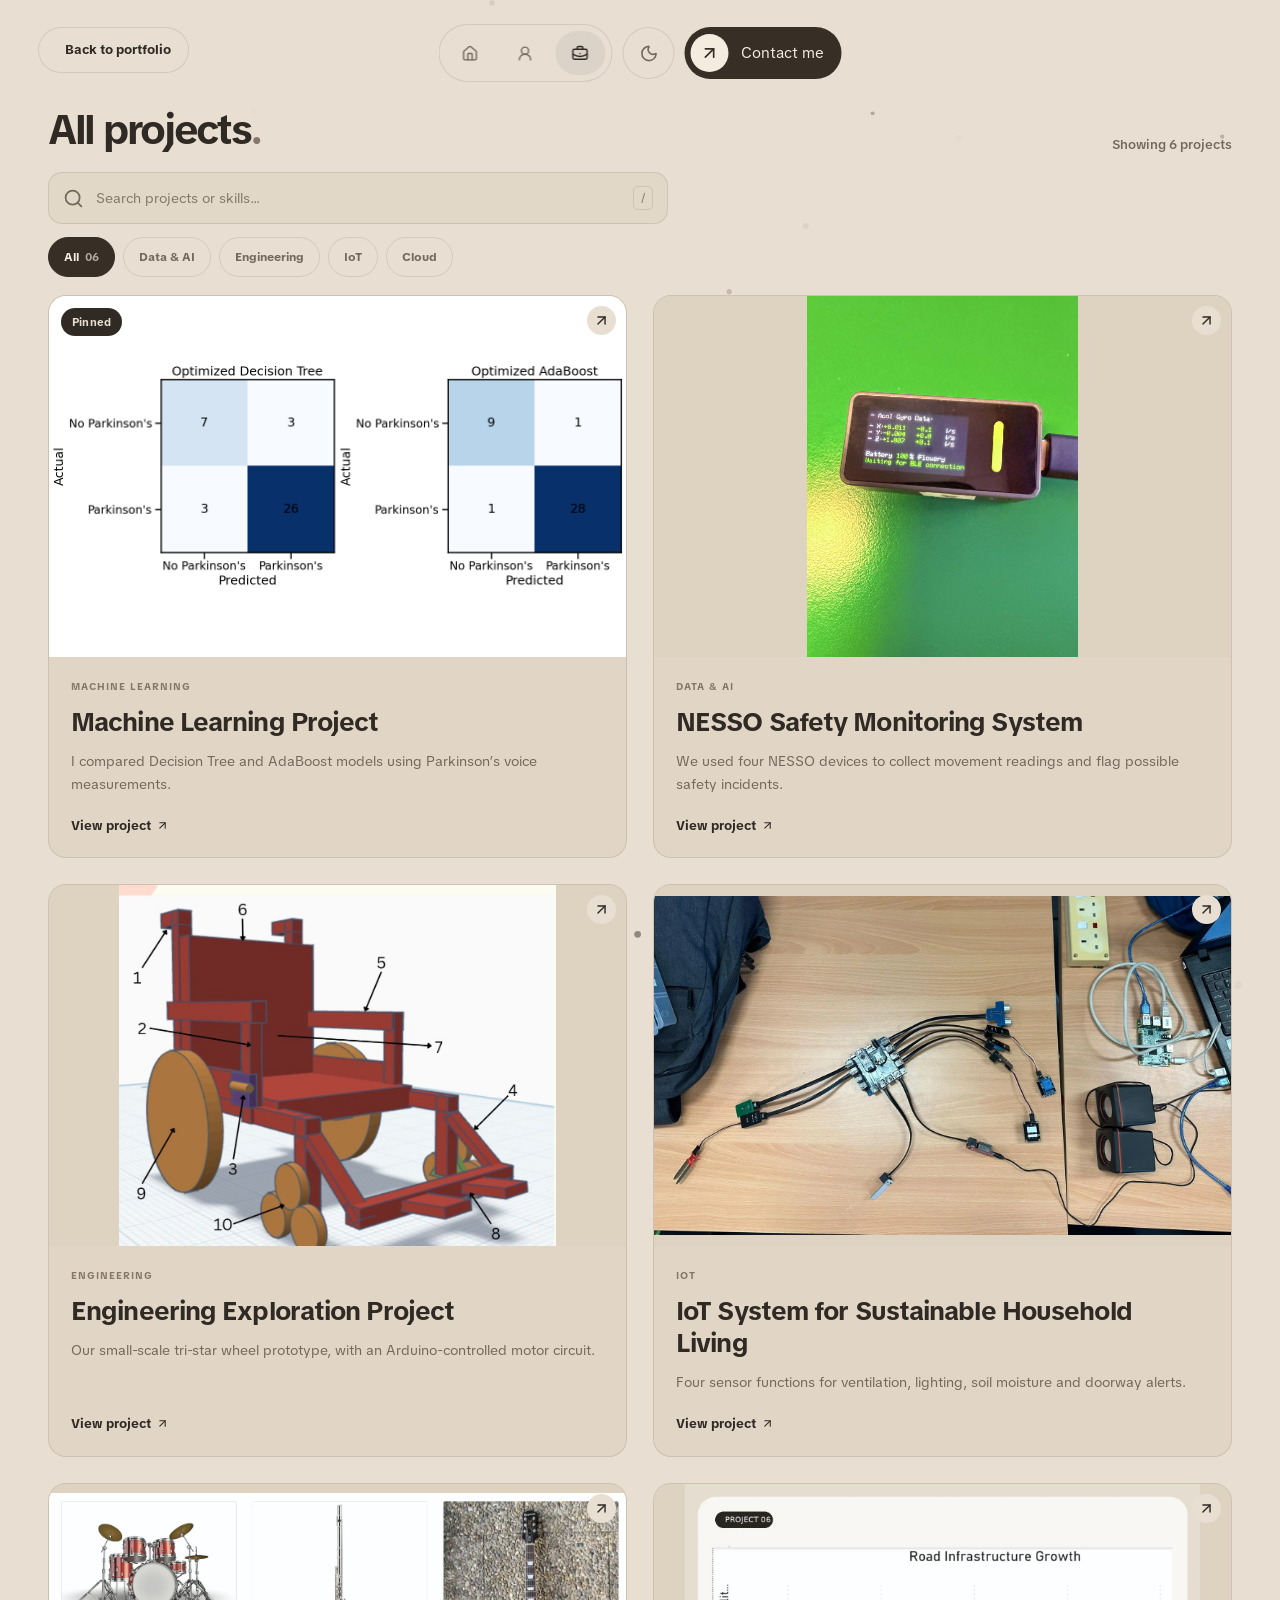
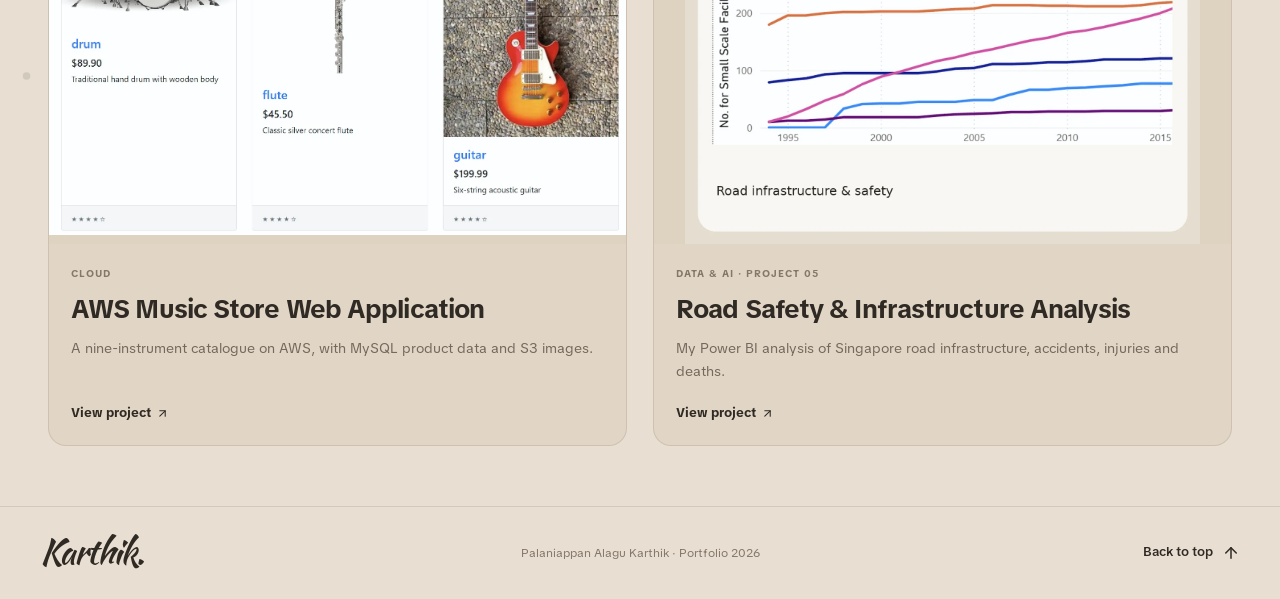
==== commit ba4d3e38: "Add files via upload" ====
--- a/all-projects.html
+++ b/all-projects.html
@@ -4,7 +4,7 @@
 <meta charset="UTF-8">
 <meta name="viewport" content="width=device-width, initial-scale=1">
 <meta name="theme-color" content="#e8dfd2">
-<meta name="description" content="Explore Karthik's projects in data engineering, engineering, IoT and cloud computing. Search and filter the portfolio.">
+<meta name="description" content="Explore Karthik's projects in machine learning, data engineering, engineering, IoT and cloud computing. Search and filter the portfolio.">
 <link rel="icon" href="assets/favicon.svg" type="image/svg+xml">
 <title>All Projects · Karthik Portfolio</title>
 <link rel="stylesheet" href="fonts.css">
@@ -16,8 +16,8 @@
 <link rel="stylesheet" href="minimal.css">
 <script src="icons.js" defer></script>
 <script src="all-projects.js" defer></script>
-<script src="all-projects-chat.js" defer></script>
 <script src="footer.js" defer></script>
+<script src="navigation.js" defer></script>
 </head>
 <body class="all-projects-page">
 <a class="skip" href="#all-projects-main">Skip to projects</a>
@@ -27,7 +27,6 @@
     <a class="nav-item" href="index.html#home" aria-label="Home"><iconify-icon icon="lucide:house" aria-hidden="true"></iconify-icon><span class="nav-label">Home</span></a>
     <a class="nav-item" href="index.html#about" aria-label="About"><iconify-icon icon="lucide:user-round" aria-hidden="true"></iconify-icon><span class="nav-label">About</span></a>
     <a class="nav-item" href="all-projects.html" aria-label="Projects" aria-current="page"><iconify-icon icon="lucide:briefcase-business" aria-hidden="true"></iconify-icon><span class="nav-label">Projects</span></a>
-    <a class="nav-item" href="index.html#contact" aria-label="Contact"><iconify-icon icon="lucide:mail" aria-hidden="true"></iconify-icon><span class="nav-label">Contact</span></a>
   </nav>
   <button id="all-theme-toggle" class="theme-toggle glass" type="button" aria-label="Switch to dark mode"><iconify-icon id="all-theme-icon" icon="lucide:moon" aria-hidden="true"></iconify-icon></button>
   <a class="contact-pill" href="index.html#contact"><span class="disc"><iconify-icon icon="lucide:arrow-up-right" aria-hidden="true"></iconify-icon></span>Contact me</a>
@@ -36,7 +35,7 @@
   <canvas id="ap-ambient-dots" class="ap-ambient-dots" aria-hidden="true"></canvas>
   <div class="ap-shell">
     <section class="ap-browser" aria-labelledby="ap-browser-title">
-      <div class="ap-browser-heading"><h1 id="ap-browser-title">All projects<span class="ap-period">.</span></h1><span id="ap-results" role="status" aria-live="polite">Showing 5 projects</span></div>
+      <div class="ap-browser-heading"><h1 id="ap-browser-title">All projects<span class="ap-period">.</span></h1><span id="ap-results" role="status" aria-live="polite">Showing 6 projects</span></div>
       <div class="ap-controls">
         <label class="ap-search" for="ap-search-input">
           <iconify-icon icon="lucide:search" aria-hidden="true"></iconify-icon>
@@ -44,7 +43,7 @@
           <span class="ap-search-shortcut" aria-hidden="true">/</span>
         </label>
         <div class="ap-filters" role="group" aria-label="Filter projects by category">
-          <button type="button" class="ap-filter is-active" data-filter="all" aria-pressed="true">All <span>05</span></button>
+          <button type="button" class="ap-filter is-active" data-filter="all" aria-pressed="true">All <span>06</span></button>
           <button type="button" class="ap-filter" data-filter="data" aria-pressed="false">Data &amp; AI</button>
           <button type="button" class="ap-filter" data-filter="engineering" aria-pressed="false">Engineering</button>
           <button type="button" class="ap-filter" data-filter="iot" aria-pressed="false">IoT</button>
@@ -52,6 +51,12 @@
         </div>
       </div>
       <div class="ap-scroll-region" role="region" aria-label="Project gallery"><div class="ap-grid" id="ap-grid">
+        <article class="ap-card" data-category="data" data-pinned="true" data-search="machine learning project parkinsons voice classification decision tree adaboost python scikit-learn sklearn pandas numpy matplotlib seaborn gridsearchcv cross validation f1 roc auc">
+          <a class="ap-card-link" href="index.html#project-machine-learning" aria-label="Open Machine Learning Project, pinned project">
+            <span class="ap-card-thumbnail"><img src="assets/ml-model-comparison.png" alt="Confusion matrices from my Decision Tree and AdaBoost comparison" width="1160" height="466" loading="eager"><span class="project-card-pin">Pinned</span><span class="ap-image-arrow" aria-hidden="true"><iconify-icon icon="lucide:arrow-up-right"></iconify-icon></span></span>
+            <span class="ap-card-content"><span class="ap-card-category">Machine learning</span><strong class="ap-card-title">Machine Learning Project</strong><span class="ap-card-summary">I compared Decision Tree and AdaBoost models using Parkinson’s voice measurements.</span><span class="ap-card-cta">View project <iconify-icon icon="lucide:arrow-up-right" aria-hidden="true"></iconify-icon></span></span>
+          </a>
+        </article>
         <article class="ap-card" data-category="data" data-search="data data &amp; ai data engineering project a wearable system for tracking movement and spotting safety incidents. python ble mysql power bi construction safety wearable sensor slips falls near misses">
           <a class="ap-card-link" href="index.html#project-data-engineering" aria-label="Open NESSO Safety Monitoring System">
             <span class="ap-card-thumbnail"><img src="assets/project-data.jpg" alt="Wearable motion-sensing device from my Data Engineering project" width="600" height="420" loading="lazy"><span class="ap-image-arrow" aria-hidden="true"><iconify-icon icon="lucide:arrow-up-right"></iconify-icon></span></span>
@@ -77,9 +82,9 @@
           </a>
         </article>
         <article class="ap-card" data-category="data" data-search="road safety infrastructure analysis traffic accidents singapore injury death rates road condition accidents power bi python pandas charts data visualisation analytics traffic lights flyovers bridges 1994 2017 2006 2016">
-          <a class="ap-card-link" href="index.html#project-road-safety" aria-label="Open Road Safety &amp; Infrastructure Analysis, project 06">
+          <a class="ap-card-link" href="index.html#project-road-safety" aria-label="Open Road Safety &amp; Infrastructure Analysis, project 05">
             <span class="ap-card-thumbnail"><img src="assets/road-safety-cover.webp" alt="Road infrastructure growth chart from my Power BI analysis" width="600" height="420" loading="lazy"><span class="ap-image-arrow" aria-hidden="true"><iconify-icon icon="lucide:arrow-up-right"></iconify-icon></span></span>
-            <span class="ap-card-content"><span class="ap-card-category">DATA &amp; AI · PROJECT 06</span><strong class="ap-card-title">Road Safety &amp; Infrastructure Analysis</strong><span class="ap-card-summary">My Power BI analysis of Singapore road infrastructure, accidents, injuries and deaths.</span><span class="ap-card-cta">View project <iconify-icon icon="lucide:arrow-up-right" aria-hidden="true"></iconify-icon></span></span>
+            <span class="ap-card-content"><span class="ap-card-category">DATA &amp; AI · PROJECT 05</span><strong class="ap-card-title">Road Safety &amp; Infrastructure Analysis</strong><span class="ap-card-summary">My Power BI analysis of Singapore road infrastructure, accidents, injuries and deaths.</span><span class="ap-card-cta">View project <iconify-icon icon="lucide:arrow-up-right" aria-hidden="true"></iconify-icon></span></span>
           </a>
         </article>
       </div></div>
@@ -97,30 +102,6 @@
     </button>
   </div>
 </footer>
-<button type="button" id="chat-toggle" class="chat-launcher" aria-label="Ask Karthik" aria-expanded="false" aria-controls="portfolio-chat"><iconify-icon icon="lucide:message-circle" aria-hidden="true"></iconify-icon><span class="chat-hover-label" aria-hidden="true">Ask Karthik</span></button>
-<aside id="portfolio-chat" class="chat-panel" role="dialog" aria-modal="false" aria-labelledby="chat-title" hidden>
-  <div class="chat-header">
-    <div class="chat-avatar" aria-hidden="true">K<span class="chat-avatar-dot"></span></div>
-    <div class="chat-heading"><h2 id="chat-title">Karthik <span class="chat-beta">PORTFOLIO ASSISTANT</span></h2><p>My projects, in my words <span aria-hidden="true">·</span> Online</p></div>
-    <button id="chat-reset" class="chat-icon-button" type="button" aria-label="Start a new chat" title="New chat"><iconify-icon icon="lucide:plus" aria-hidden="true"></iconify-icon></button>
-    <button id="chat-close" class="chat-icon-button" type="button" aria-label="Close chat"><iconify-icon icon="lucide:x" aria-hidden="true"></iconify-icon></button>
-  </div>
-  <div class="chat-messages" id="chat-messages" role="log" aria-label="Chat messages" aria-live="polite" aria-relevant="additions" aria-atomic="false">
-    <div class="chat-line chat-line--bot"><span class="chat-message-avatar" aria-hidden="true">K</span><div class="chat-bubble">Hey! I’m <strong>Karthik</strong> ✦ Well, my prewritten portfolio assistant. Ask about the projects I built, my internship, skills, achievements or studies!</div></div>
-    <div class="chat-quick-questions" id="chat-quick-questions" aria-label="Suggested questions">
-      <button type="button" data-chat-question="What projects have you worked on?">My projects <iconify-icon icon="lucide:arrow-up-right" aria-hidden="true"></iconify-icon></button>
-      <button type="button" data-chat-question="What did you do during your internship?">My internship <iconify-icon icon="lucide:arrow-up-right" aria-hidden="true"></iconify-icon></button>
-      <button type="button" data-chat-question="What are your skills?">My skills <iconify-icon icon="lucide:arrow-up-right" aria-hidden="true"></iconify-icon></button>
-      <button type="button" data-chat-question="What awards have you received?">My achievements <iconify-icon icon="lucide:arrow-up-right" aria-hidden="true"></iconify-icon></button>
-    </div>
-  </div>
-  <div class="chat-bottom">
-    <form class="chat-composer" id="question-form">
-      <label class="sr-only" for="question">Write a question about Karthik</label>
-      <textarea id="question" name="question" rows="1" placeholder="Ask me something..." autocomplete="off" maxlength="350"></textarea>
-      <button id="chat-send" class="chat-send" type="submit" aria-label="Send message" disabled><iconify-icon icon="lucide:arrow-up" aria-hidden="true"></iconify-icon></button>
-    </form>
-  </div>
-</aside>
+
 </body>
 </html>
--- a/minimal.css
+++ b/minimal.css
@@ -1,58 +1,206 @@
-/* Solid surfaces and simple borders, without glass or lighting effects. */
-:root,
-:root[data-theme="light"],
-:root[data-theme="dark"]{--glass:var(--bg);--rail-glass:var(--bg);}
-*,*::before,*::after{
-  -webkit-backdrop-filter:none!important;
-  backdrop-filter:none!important;
-  box-shadow:none!important;
-  text-shadow:none!important;
-  background-image:none!important;
-}
-.glass,
-.sidebar-shell,
-.nav-preview,
-.ap-back-fixed,
-.rail-name,
-.chat-hover-label{background:var(--bg)!important;border-color:var(--line)!important;}
-.glass{border:1px solid var(--line);}
-.chat-panel{background:var(--chat-bg,var(--bg))!important;}
-.chat-reaction{background:var(--chat-surface,#25221e)!important;}
-.question-form,
-.resume-preview-link{background:var(--surface)!important;}
-.project-globe-label--project{background:#111!important;}
-.project-globe-label--project:hover,
-.project-globe-label--project:focus-visible{background:#252525!important;}
-.case-hero-art figcaption,
-.editorial-case .ed-media figcaption{background:#211c18!important;}
-.season-overlay,
-.season-backdrop,
-.tile-orbit-trace{display:none!important;}
-.hero::before,
-.hero::after,
-.about-tile::before,
-.about-tile::after,
-.nav-item::before,
-.theme-toggle::before,
-.contact-pill::before,
-.hero-actions .pill-link::before,
-.hero-actions .pill-link::after,
-.sidebar-link::before,
-.sidebar-theme::before,
-.sidebar-cta::before,
-.editorial-case .ed-more-projects::before,
-.editorial-case h1::after,
-.contact-headline::after{content:none!important;animation:none!important;}
-.portrait-frame{transform:none!important;}
-.role-character,
-.scroll-reveal,
-.case-reveal{filter:none!important;}
-.nav-item:hover,
-.theme-toggle:hover,
-.contact-pill:hover,
-.pill-link:hover,
-.menu-toggle:hover,
-.about-tile:hover,
-.coming-soon-tile:hover{transform:none!important;}
-.contact-pill:hover .disc iconify-icon{transform:none!important;}
-.section-rail[hidden]{display:none!important;}
+/* Solid surfaces and simple borders, without glass or lighting effects. */
+:root,
+:root[data-theme="light"],
+:root[data-theme="dark"]{--glass:var(--bg);--rail-glass:var(--bg);}
+*,*::before,*::after{
+  -webkit-backdrop-filter:none!important;
+  backdrop-filter:none!important;
+  box-shadow:none!important;
+  text-shadow:none!important;
+  background-image:none!important;
+}
+.glass,
+.sidebar-shell,
+.nav-preview,
+.ap-back-fixed,
+.rail-name,
+.chat-hover-label{background:var(--bg)!important;border-color:var(--line)!important;}
+.glass{border:1px solid var(--line);}
+.chat-panel{background:var(--chat-bg,var(--bg))!important;}
+.chat-reaction{background:var(--chat-surface,#25221e)!important;}
+.question-form,
+.resume-preview-link{background:var(--surface)!important;}
+.project-globe-label--project{background:#111!important;}
+.project-globe-label--project:hover,
+.project-globe-label--project:focus-visible{background:#252525!important;}
+.case-hero-art figcaption,
+.editorial-case .ed-media figcaption{background:#211c18!important;}
+.season-overlay,
+.season-backdrop{display:none!important;}
+.hero::before,
+.hero::after,
+.about-tile::before,
+.about-tile::after,
+.nav-item::before,
+.theme-toggle::before,
+.contact-pill::before,
+.hero-actions .pill-link::before,
+.hero-actions .pill-link::after,
+.sidebar-link::before,
+.sidebar-theme::before,
+.sidebar-cta::before,
+.editorial-case .ed-more-projects::before,
+.editorial-case h1::after,
+.contact-headline::after{content:none!important;animation:none!important;}
+.portrait-frame{transform:none!important;}
+.role-character,
+.scroll-reveal,
+.case-reveal{filter:none!important;}
+.nav-item:hover,
+.theme-toggle:hover,
+.contact-pill:hover,
+.pill-link:hover,
+.menu-toggle:hover,
+.about-tile:hover,
+.coming-soon-tile:hover{transform:none!important;}
+.contact-pill:hover .disc iconify-icon{transform:none!important;}
+.section-rail[hidden]{display:none!important;}
+
+/* Requested motion accents, with solid card surfaces and no glass or glow. */
+#particles{
+  width:100%;height:100%;z-index:0;opacity:1;
+}
+.hero>.frame{position:relative;z-index:1;}
+
+.about-tile .tile-orbit-trace{
+  --tile-orbit-angle:0deg;
+  --tile-orbit-rgb:48,42,36;
+  position:absolute;inset:0;z-index:4;display:block;
+  border:2px solid transparent;border-radius:inherit;
+  background-image:conic-gradient(from var(--tile-orbit-angle),
+    transparent 0deg 260deg,
+    rgba(var(--tile-orbit-rgb),.10) 280deg,
+    rgba(var(--tile-orbit-rgb),.7) 313deg,
+    transparent 356deg 360deg)!important;
+  background-origin:border-box;
+  -webkit-mask:linear-gradient(#000 0 0) padding-box,linear-gradient(#000 0 0);
+  -webkit-mask-composite:xor;
+  mask:linear-gradient(#000 0 0) padding-box,linear-gradient(#000 0 0);
+  mask-composite:exclude;
+  pointer-events:none;
+  animation:tile-outline-orbit 8s linear infinite;
+  opacity:.8;
+}
+:root[data-theme="dark"] .about-tile .tile-orbit-trace{
+  --tile-orbit-rgb:235,229,219;
+}
+@media(hover:hover) and (prefers-reduced-motion:no-preference){
+  .about-tile.in-view:hover,.about-tile:hover{
+    transform:translateY(-5px)!important;
+    border-color:var(--muted);
+  }
+  .about-tile:hover .tile-orbit-trace{animation-duration:4.5s;opacity:1;}
+}
+.about-tile:focus-visible{outline:2px solid var(--accent,var(--fg));outline-offset:4px;}
+@media(prefers-reduced-motion:reduce){
+  .about-tile .tile-orbit-trace{animation:none!important;opacity:.4;}
+  .about-tile:hover{transform:none!important;}
+}
+
+/* Full architecture diagrams stay visible without disclosure controls. */
+.project-diagram-title{margin:0;font-size:15px;font-weight:600;line-height:1.5;letter-spacing:normal;color:var(--fg);}
+
+/* Return from every case study to the portfolio's projects section. */
+.project-back-link{
+  display:inline-flex;align-items:center;gap:9px;
+  min-height:44px;padding:10px 16px;margin-bottom:28px;
+  border:1px solid var(--line);border-radius:24px;
+  background:var(--bg);color:var(--fg);
+  font-size:14px;font-weight:600;line-height:1.4;text-decoration:none;
+}
+.project-back-link iconify-icon{font-size:18px;}
+.project-back-link:hover{border-color:var(--fg);background:var(--surface);}
+.project-back-link:focus-visible{outline:2px solid var(--fg);outline-offset:4px;}
+
+/* The navigation follows scroll direction on every page. */
+.floating-header{
+  translate:0 0;
+  transition:translate .24s ease,opacity .2s ease;
+}
+.floating-header.is-scroll-hidden{
+  translate:0 calc(-100% - 40px);
+  opacity:0;
+  pointer-events:none;
+}
+@media(prefers-reduced-motion:reduce){
+  .floating-header{transition:none;}
+}
+
+/* Let touch gestures rotate the globe vertically as well as horizontally. */
+.project-map-stage{touch-action:none;}
+
+/* Pinned coursework and the notebook's model comparison. */
+.project-card-pin{
+  position:absolute;top:12px;left:12px;z-index:3;
+  padding:6px 10px;border:1px solid var(--line);border-radius:999px;
+  background:var(--fg);color:var(--bg);
+  font-size:11px;font-weight:700;line-height:1.3;letter-spacing:.02em;
+}
+.project-card[data-pinned="true"] .project-cover img,
+.ap-card[data-pinned="true"] .ap-card-thumbnail img,
+.nav-preview-display img[src*="/ml-"]{object-fit:contain;background:#fff;}
+.ml-table-scroll{max-width:100%;overflow-x:auto;margin-top:24px;}
+.ml-table-scroll:focus-visible{outline:2px solid var(--fg);outline-offset:4px;}
+.ml-results-table{width:100%;border-collapse:collapse;min-width:580px;font-size:15px;}
+.ml-results-table caption{text-align:left;padding-bottom:16px;color:var(--muted);font-size:14px;line-height:1.6;}
+.ml-results-table th,.ml-results-table td{
+  padding:16px;text-align:left;border-bottom:1px solid var(--line);
+  font-variant-numeric:tabular-nums;vertical-align:top;
+}
+.ml-results-table thead th{font-size:12px;letter-spacing:.04em;color:var(--muted);font-weight:650;}
+.ml-results-table tbody th{font-weight:550;}
+.ml-results-table .ml-best-result{background:var(--surface);}
+.ml-results-table .ml-best-result th{font-weight:700;}
+
+/* One bounded dropdown layout, with full images and a separate caption row. */
+.nav-preview{
+  box-sizing:border-box;
+  width:min(810px,calc(100vw - 42px));
+  height:360px;max-height:calc(100dvh - 112px);
+  grid-template-columns:minmax(0,.9fr) minmax(0,1.1fr);
+  top:calc(100% - 1px);
+}
+.nav-preview-list{min-height:0;}
+.nav-preview .nav-preview-rotator{
+  flex:1;min-height:0;height:auto;
+  max-height:calc(var(--nav-row)*3 + var(--nav-gap)*2);
+}
+.nav-preview-display{
+  display:grid;grid-template-columns:minmax(0,1fr);
+  grid-template-rows:minmax(0,1fr) 54px;
+}
+.nav-preview .nav-preview-display img{
+  grid-area:1 / 1;position:relative;inset:auto!important;
+  width:100%;height:100%!important;min-height:0;
+  object-fit:contain!important;object-position:center;
+  padding:10px;box-sizing:border-box;background:#fff;
+  animation:none!important;transform:none!important;clip-path:none!important;
+  transition:opacity .18s ease!important;
+}
+.nav-preview .nav-preview-display .nav-preview-caption{
+  grid-area:2 / 1;position:relative;inset:auto!important;
+  height:auto!important;min-height:0;width:100%;margin:0;
+  padding:8px 14px!important;
+  animation:none!important;transform:none!important;
+}
+.nav-preview .nav-preview-display .nav-preview-caption strong{
+  overflow-wrap:anywhere;
+}
+
+/* Keep the dock's icon names expanded throughout the open dropdown. */
+@media(min-width:901px){
+  .floating-header.projects-preview-open .dock .nav-item{
+    min-width:0!important;padding:0 13px!important;
+  }
+  .floating-header.projects-preview-open #nav-home{width:96px!important;}
+  .floating-header.projects-preview-open #nav-about{width:98px!important;}
+  .floating-header.projects-preview-open #nav-projects{width:119px!important;}
+  .floating-header.projects-preview-open .dock .nav-item .nav-label{
+    max-width:85px!important;opacity:1!important;margin-left:0!important;
+    pointer-events:auto!important;
+  }
+}
+@media(max-width:700px){
+  .ml-results-table{font-size:14px;min-width:530px;}
+  .ml-results-table th,.ml-results-table td{padding:12px;}
+}
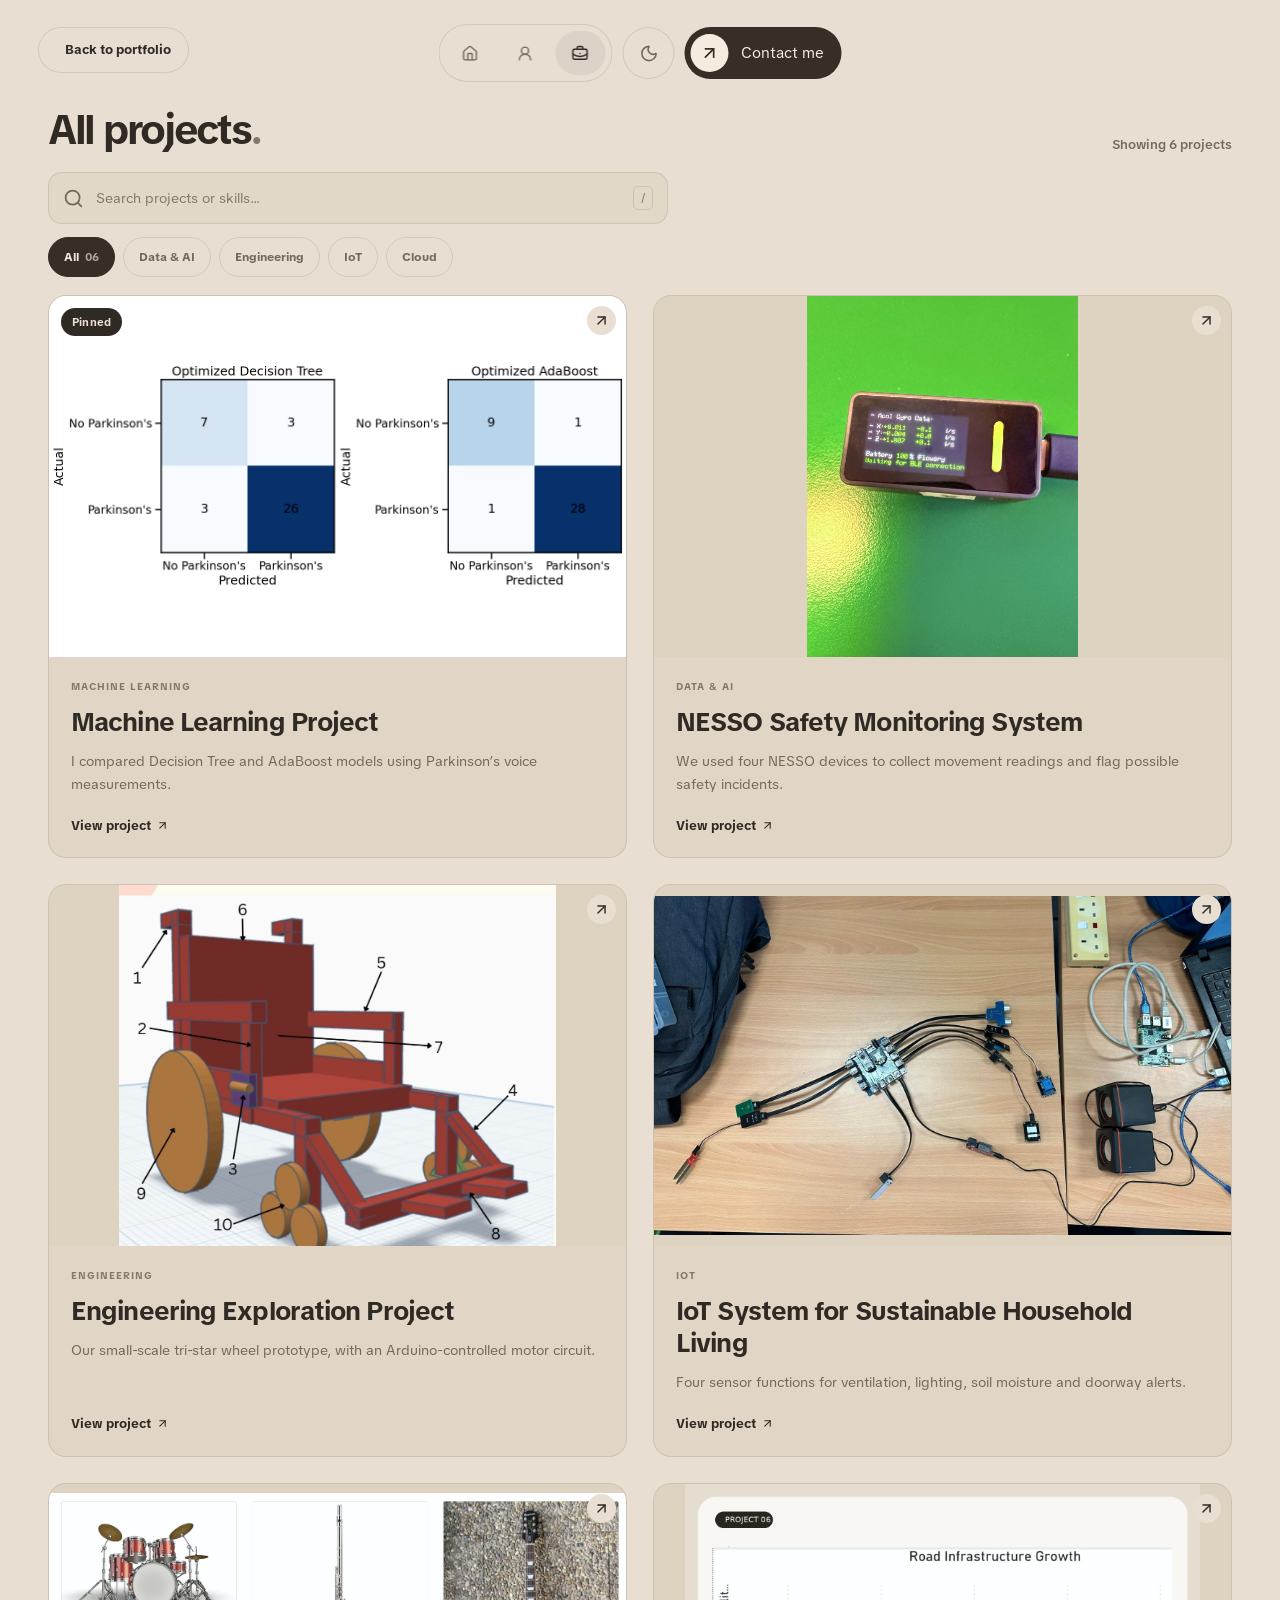
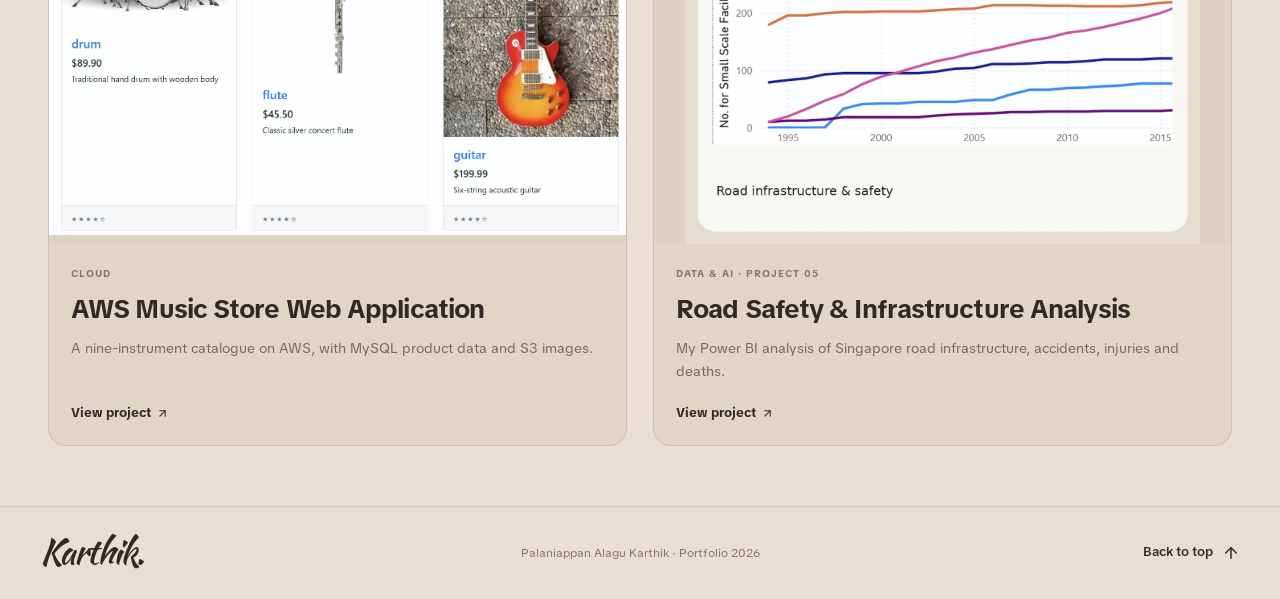
==== commit cd6da28d: "Add files via upload" ====
--- a/all-projects.html
+++ b/all-projects.html
@@ -18,18 +18,32 @@
 <script src="all-projects.js" defer></script>
 <script src="footer.js" defer></script>
 <script src="navigation.js" defer></script>
+<script src="about-preview.js" defer></script>
 </head>
 <body class="all-projects-page">
 <a class="skip" href="#all-projects-main">Skip to projects</a>
 <a class="ap-back ap-back-fixed" href="index.html#projects" aria-label="Back to portfolio projects"><iconify-icon icon="lucide:arrow-left" aria-hidden="true"></iconify-icon><span>Back to portfolio</span></a>
 <header class="floating-header" aria-label="Main header">
   <nav class="dock glass" aria-label="Main navigation">
-    <a class="nav-item" href="index.html#home" aria-label="Home"><iconify-icon icon="lucide:house" aria-hidden="true"></iconify-icon><span class="nav-label">Home</span></a>
-    <a class="nav-item" href="index.html#about" aria-label="About"><iconify-icon icon="lucide:user-round" aria-hidden="true"></iconify-icon><span class="nav-label">About</span></a>
-    <a class="nav-item" href="all-projects.html" aria-label="Projects" aria-current="page"><iconify-icon icon="lucide:briefcase-business" aria-hidden="true"></iconify-icon><span class="nav-label">Projects</span></a>
+    <a id="nav-home" class="nav-item" href="index.html#home" aria-label="Home"><iconify-icon icon="lucide:house" aria-hidden="true"></iconify-icon><span class="nav-label">Home</span></a>
+    <a id="nav-about" class="nav-item" href="index.html#about" aria-label="About" data-about-trigger aria-expanded="false" aria-controls="about-preview"><iconify-icon icon="lucide:user-round" aria-hidden="true"></iconify-icon><span class="nav-label">About</span></a>
+    <a id="nav-projects" class="nav-item" href="index.html#projects" aria-label="Projects" aria-current="page"><iconify-icon icon="lucide:briefcase-business" aria-hidden="true"></iconify-icon><span class="nav-label">Projects</span></a>
   </nav>
   <button id="all-theme-toggle" class="theme-toggle glass" type="button" aria-label="Switch to dark mode"><iconify-icon id="all-theme-icon" icon="lucide:moon" aria-hidden="true"></iconify-icon></button>
   <a class="contact-pill" href="index.html#contact"><span class="disc"><iconify-icon icon="lucide:arrow-up-right" aria-hidden="true"></iconify-icon></span>Contact me</a>
+
+  <div id="about-preview" class="nav-preview about-preview glass" aria-label="Internship preview" hidden>
+    <div class="about-preview-copy">
+      <div class="about-preview-meta"><span>MY INTERNSHIP</span><span>APR to AUG 2024</span></div>
+      <h2>IoT Intern<br><em>at iWOW Connections.</em></h2>
+      <p>Connected-device setup, utility-meter monitoring and on-site signal tests.</p>
+      <a class="internship-cta about-preview-link" href="internship.html">View my internship <iconify-icon icon="lucide:arrow-right" aria-hidden="true"></iconify-icon></a>
+    </div>
+    <figure class="about-preview-photo">
+      <img src="assets/internship-s47-preparation.webp" alt="Utility meter connected to an IoT modem during my internship testing" width="1600" height="1200" loading="lazy" decoding="async">
+      <figcaption>Connected devices from my time at iWOW.</figcaption>
+    </figure>
+  </div>
 </header>
 <main id="all-projects-main" class="ap-main">
   <canvas id="ap-ambient-dots" class="ap-ambient-dots" aria-hidden="true"></canvas>
--- a/minimal.css
+++ b/minimal.css
@@ -84,6 +84,16 @@
 :root[data-theme="dark"] .about-tile .tile-orbit-trace{
   --tile-orbit-rgb:235,229,219;
 }
+.internship-link .tile-orbit-trace{
+  border-width:3px;opacity:1;
+  background-image:conic-gradient(from var(--tile-orbit-angle),
+    transparent 0deg 235deg,
+    rgba(var(--tile-orbit-rgb),.25) 260deg,
+    rgba(var(--tile-orbit-rgb),.8) 288deg,
+    rgba(var(--tile-orbit-rgb),1) 312deg,
+    rgba(var(--tile-orbit-rgb),.7) 334deg,
+    transparent 358deg 360deg)!important;
+}
 @media(hover:hover) and (prefers-reduced-motion:no-preference){
   .about-tile.in-view:hover,.about-tile:hover{
     transform:translateY(-5px)!important;
@@ -187,19 +197,80 @@
   overflow-wrap:anywhere;
 }
 
-/* Keep the dock's icon names expanded throughout the open dropdown. */
+/* Keep the dock's icon names expanded throughout either open dropdown. */
 @media(min-width:901px){
-  .floating-header.projects-preview-open .dock .nav-item{
+  .floating-header.projects-preview-open .dock .nav-item,
+  .floating-header.about-preview-open .dock .nav-item{
     min-width:0!important;padding:0 13px!important;
   }
-  .floating-header.projects-preview-open #nav-home{width:96px!important;}
-  .floating-header.projects-preview-open #nav-about{width:98px!important;}
-  .floating-header.projects-preview-open #nav-projects{width:119px!important;}
-  .floating-header.projects-preview-open .dock .nav-item .nav-label{
+  .floating-header.projects-preview-open #nav-home,
+  .floating-header.about-preview-open #nav-home{width:96px!important;}
+  .floating-header.projects-preview-open #nav-about,
+  .floating-header.about-preview-open #nav-about{width:98px!important;}
+  .floating-header.projects-preview-open #nav-projects,
+  .floating-header.about-preview-open #nav-projects{width:119px!important;}
+  .floating-header.projects-preview-open .dock .nav-item .nav-label,
+  .floating-header.about-preview-open .dock .nav-item .nav-label{
     max-width:85px!important;opacity:1!important;margin-left:0!important;
     pointer-events:auto!important;
   }
 }
+
+/* Make the internship page link easy to notice on the About card. */
+.internship-link{cursor:pointer;}
+.internship-link .tile-top{flex-wrap:wrap;gap:12px;}
+.internship-cta{
+  display:inline-flex;align-items:center;justify-content:center;gap:10px;
+  min-height:46px;padding:11px 17px;flex-shrink:0;
+  border:1px solid #2f5b4b;border-radius:999px;
+  background:#2f5b4b;color:#fffaf0;
+  font-size:16px;font-weight:700;line-height:1.35;letter-spacing:0;
+  white-space:nowrap;transition:background-color .2s ease,border-color .2s ease;
+}
+.internship-cta iconify-icon{font-size:19px;}
+.internship-link:hover .internship-cta,
+.internship-link:focus-visible .internship-cta{background:#234638;border-color:#234638;}
+:root[data-theme="dark"] .internship-cta{
+  background:#bfd8c7;color:#19382d;border-color:#bfd8c7;
+}
+:root[data-theme="dark"] .internship-link:hover .internship-cta,
+:root[data-theme="dark"] .internship-link:focus-visible .internship-cta{
+  background:#d4e6da;border-color:#d4e6da;
+}
+
+/* Internship preview in the About dropdown. */
+.about-preview-copy{
+  display:flex;flex-direction:column;align-items:flex-start;
+  min-width:0;min-height:0;padding:14px 12px 12px;
+  border-right:1px solid var(--line);overflow-y:auto;
+}
+.about-preview-meta{
+  display:flex;justify-content:space-between;gap:12px;width:100%;
+  font-size:10px;font-weight:650;line-height:1.4;letter-spacing:.1em;color:var(--muted);
+}
+.about-preview-copy h2{
+  margin:16px 0 12px;font-size:26px;font-weight:650;line-height:1.15;letter-spacing:-.04em;
+}
+.about-preview-copy h2 em{font-style:normal;font-weight:450;color:var(--muted);}
+.about-preview-copy p{margin:0 0 18px;font-size:14px;line-height:1.6;color:var(--muted);}
+.about-preview-link{flex-shrink:0;}
+.about-preview-link:hover,.about-preview-link:focus-visible{background:#234638;border-color:#234638;}
+:root[data-theme="dark"] .about-preview-link:hover,
+:root[data-theme="dark"] .about-preview-link:focus-visible{background:#d4e6da;border-color:#d4e6da;}
+.about-preview a:focus-visible{outline:2px solid var(--fg);outline-offset:4px;}
+.about-preview-photo{
+  display:grid;grid-template-rows:minmax(0,1fr) 44px;
+  min-width:0;min-height:0;margin:0 0 0 13px;
+  border-radius:22px;overflow:hidden;background:var(--surface);
+}
+.about-preview-photo img{
+  display:block;width:100%;height:100%;min-height:0;
+  object-fit:contain;object-position:center;
+}
+.about-preview-photo figcaption{
+  display:flex;align-items:center;padding:8px 14px;
+  font-size:12px;line-height:1.4;color:var(--muted);background:var(--surface);
+}
 @media(max-width:700px){
   .ml-results-table{font-size:14px;min-width:530px;}
   .ml-results-table th,.ml-results-table td{padding:12px;}
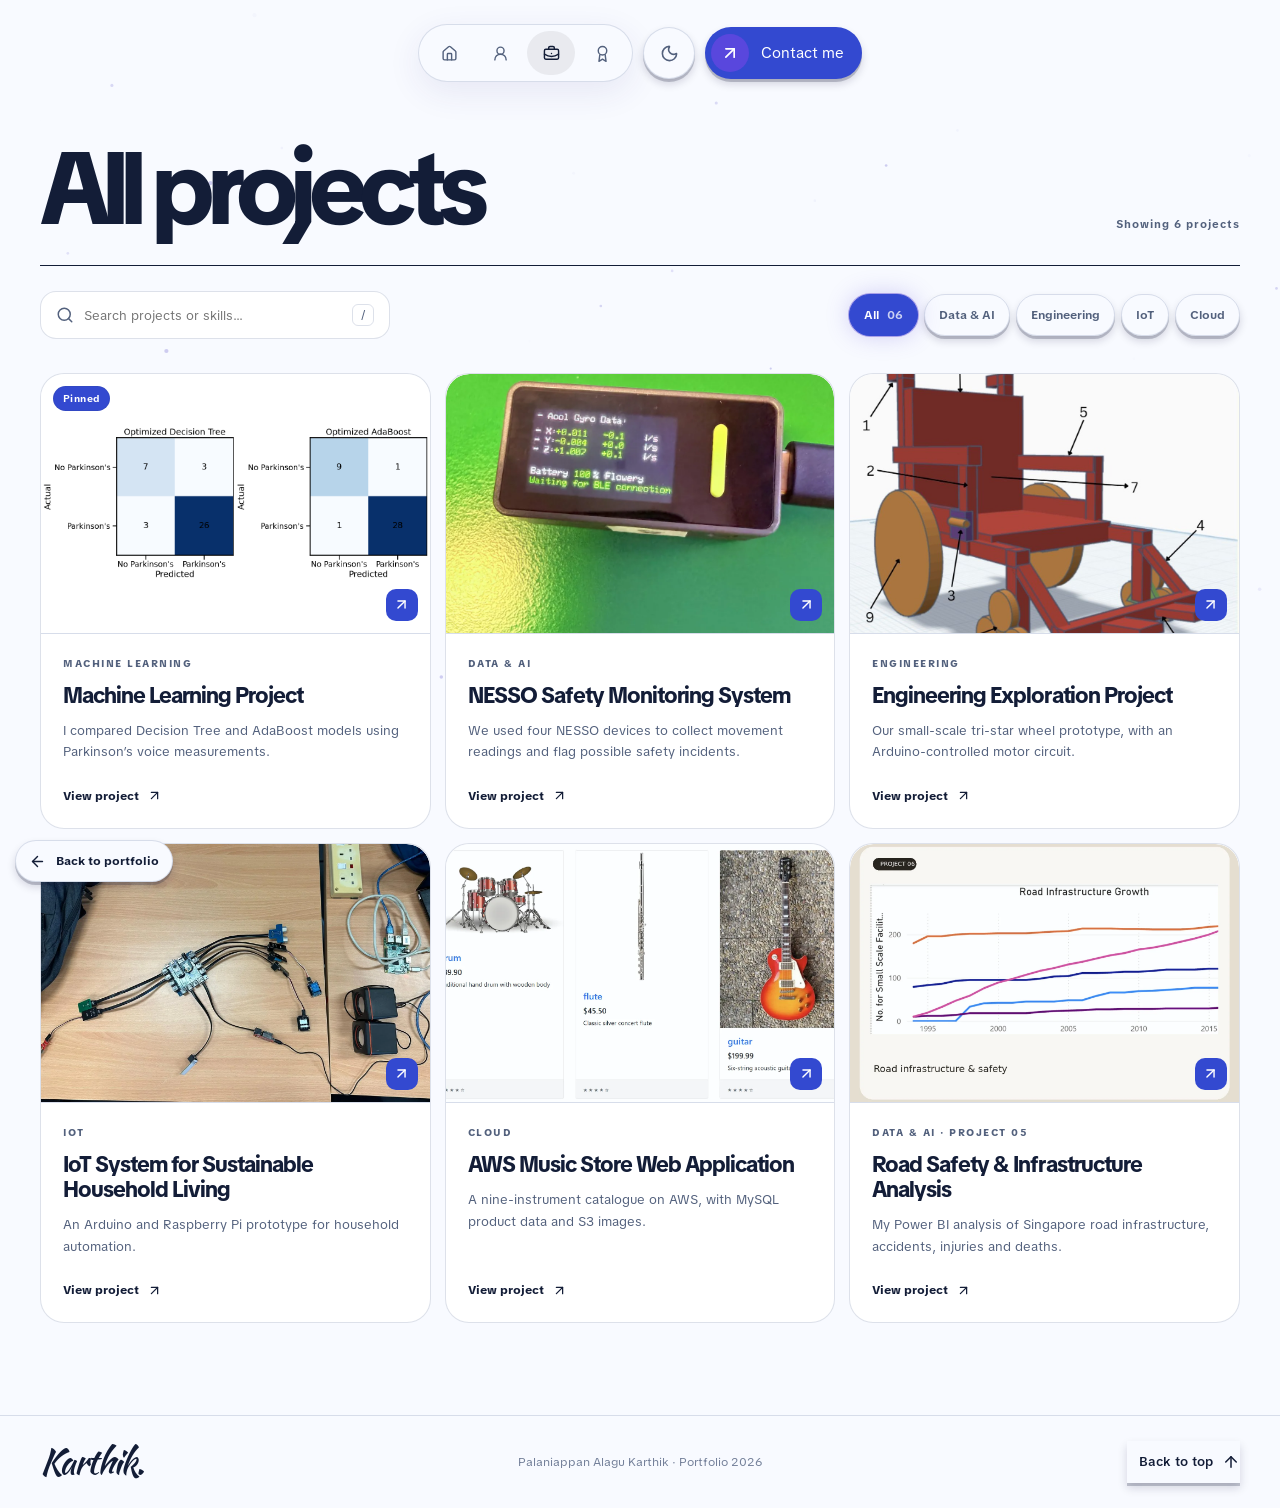
==== commit 2e0fccf6: "Add files via upload" ====
--- a/all-projects.html
+++ b/all-projects.html
@@ -1,121 +1,160 @@
-<!DOCTYPE html>
-<html lang="en" data-theme="light">
-<head>
-<meta charset="UTF-8">
-<meta name="viewport" content="width=device-width, initial-scale=1">
-<meta name="theme-color" content="#e8dfd2">
-<meta name="description" content="Explore Karthik's projects in machine learning, data engineering, engineering, IoT and cloud computing. Search and filter the portfolio.">
-<link rel="icon" href="assets/favicon.svg" type="image/svg+xml">
-<title>All Projects · Karthik Portfolio</title>
-<link rel="stylesheet" href="fonts.css">
-<link rel="preconnect" href="https://fonts.googleapis.com">
-<link rel="preconnect" href="https://fonts.gstatic.com" crossorigin>
-<link href="https://fonts.googleapis.com/css2?family=Kaushan+Script&display=swap" rel="stylesheet">
-<link rel="stylesheet" href="style.css">
-<link rel="stylesheet" href="all-projects.css">
-<link rel="stylesheet" href="minimal.css">
-<script src="icons.js" defer></script>
-<script src="all-projects.js" defer></script>
-<script src="footer.js" defer></script>
-<script src="navigation.js" defer></script>
-<script src="about-preview.js" defer></script>
-</head>
-<body class="all-projects-page">
-<a class="skip" href="#all-projects-main">Skip to projects</a>
-<a class="ap-back ap-back-fixed" href="index.html#projects" aria-label="Back to portfolio projects"><iconify-icon icon="lucide:arrow-left" aria-hidden="true"></iconify-icon><span>Back to portfolio</span></a>
-<header class="floating-header" aria-label="Main header">
-  <nav class="dock glass" aria-label="Main navigation">
-    <a id="nav-home" class="nav-item" href="index.html#home" aria-label="Home"><iconify-icon icon="lucide:house" aria-hidden="true"></iconify-icon><span class="nav-label">Home</span></a>
-    <a id="nav-about" class="nav-item" href="index.html#about" aria-label="About" data-about-trigger aria-expanded="false" aria-controls="about-preview"><iconify-icon icon="lucide:user-round" aria-hidden="true"></iconify-icon><span class="nav-label">About</span></a>
-    <a id="nav-projects" class="nav-item" href="index.html#projects" aria-label="Projects" aria-current="page"><iconify-icon icon="lucide:briefcase-business" aria-hidden="true"></iconify-icon><span class="nav-label">Projects</span></a>
-  </nav>
-  <button id="all-theme-toggle" class="theme-toggle glass" type="button" aria-label="Switch to dark mode"><iconify-icon id="all-theme-icon" icon="lucide:moon" aria-hidden="true"></iconify-icon></button>
-  <a class="contact-pill" href="index.html#contact"><span class="disc"><iconify-icon icon="lucide:arrow-up-right" aria-hidden="true"></iconify-icon></span>Contact me</a>
-
-  <div id="about-preview" class="nav-preview about-preview glass" aria-label="Internship preview" hidden>
-    <div class="about-preview-copy">
-      <div class="about-preview-meta"><span>MY INTERNSHIP</span><span>APR to AUG 2024</span></div>
-      <h2>IoT Intern<br><em>at iWOW Connections.</em></h2>
-      <p>Connected-device setup, utility-meter monitoring and on-site signal tests.</p>
-      <a class="internship-cta about-preview-link" href="internship.html">View my internship <iconify-icon icon="lucide:arrow-right" aria-hidden="true"></iconify-icon></a>
-    </div>
-    <figure class="about-preview-photo">
-      <img src="assets/internship-s47-preparation.webp" alt="Utility meter connected to an IoT modem during my internship testing" width="1600" height="1200" loading="lazy" decoding="async">
-      <figcaption>Connected devices from my time at iWOW.</figcaption>
-    </figure>
-  </div>
-</header>
-<main id="all-projects-main" class="ap-main">
-  <canvas id="ap-ambient-dots" class="ap-ambient-dots" aria-hidden="true"></canvas>
-  <div class="ap-shell">
-    <section class="ap-browser" aria-labelledby="ap-browser-title">
-      <div class="ap-browser-heading"><h1 id="ap-browser-title">All projects<span class="ap-period">.</span></h1><span id="ap-results" role="status" aria-live="polite">Showing 6 projects</span></div>
-      <div class="ap-controls">
-        <label class="ap-search" for="ap-search-input">
-          <iconify-icon icon="lucide:search" aria-hidden="true"></iconify-icon>
-          <input id="ap-search-input" type="search" autocomplete="off" placeholder="Search projects or skills..." aria-label="Search projects">
-          <span class="ap-search-shortcut" aria-hidden="true">/</span>
-        </label>
-        <div class="ap-filters" role="group" aria-label="Filter projects by category">
-          <button type="button" class="ap-filter is-active" data-filter="all" aria-pressed="true">All <span>06</span></button>
-          <button type="button" class="ap-filter" data-filter="data" aria-pressed="false">Data &amp; AI</button>
-          <button type="button" class="ap-filter" data-filter="engineering" aria-pressed="false">Engineering</button>
-          <button type="button" class="ap-filter" data-filter="iot" aria-pressed="false">IoT</button>
-          <button type="button" class="ap-filter" data-filter="cloud" aria-pressed="false">Cloud</button>
-        </div>
-      </div>
-      <div class="ap-scroll-region" role="region" aria-label="Project gallery"><div class="ap-grid" id="ap-grid">
-        <article class="ap-card" data-category="data" data-pinned="true" data-search="machine learning project parkinsons voice classification decision tree adaboost python scikit-learn sklearn pandas numpy matplotlib seaborn gridsearchcv cross validation f1 roc auc">
-          <a class="ap-card-link" href="index.html#project-machine-learning" aria-label="Open Machine Learning Project, pinned project">
-            <span class="ap-card-thumbnail"><img src="assets/ml-model-comparison.png" alt="Confusion matrices from my Decision Tree and AdaBoost comparison" width="1160" height="466" loading="eager"><span class="project-card-pin">Pinned</span><span class="ap-image-arrow" aria-hidden="true"><iconify-icon icon="lucide:arrow-up-right"></iconify-icon></span></span>
-            <span class="ap-card-content"><span class="ap-card-category">Machine learning</span><strong class="ap-card-title">Machine Learning Project</strong><span class="ap-card-summary">I compared Decision Tree and AdaBoost models using Parkinson’s voice measurements.</span><span class="ap-card-cta">View project <iconify-icon icon="lucide:arrow-up-right" aria-hidden="true"></iconify-icon></span></span>
-          </a>
-        </article>
-        <article class="ap-card" data-category="data" data-search="data data &amp; ai data engineering project a wearable system for tracking movement and spotting safety incidents. python ble mysql power bi construction safety wearable sensor slips falls near misses">
-          <a class="ap-card-link" href="index.html#project-data-engineering" aria-label="Open NESSO Safety Monitoring System">
-            <span class="ap-card-thumbnail"><img src="assets/project-data.jpg" alt="Wearable motion-sensing device from my Data Engineering project" width="600" height="420" loading="lazy"><span class="ap-image-arrow" aria-hidden="true"><iconify-icon icon="lucide:arrow-up-right"></iconify-icon></span></span>
-            <span class="ap-card-content"><span class="ap-card-category">Data & AI</span><strong class="ap-card-title">NESSO Safety Monitoring System</strong><span class="ap-card-summary">We used four NESSO devices to collect movement readings and flag possible safety incidents.</span><span class="ap-card-cta">View project <iconify-icon icon="lucide:arrow-up-right" aria-hidden="true"></iconify-icon></span></span>
-          </a>
-        </article>
-        <article class="ap-card" data-category="engineering" data-search="engineering engineering engineering exploration project our team explored a wheel design that helps wheelchairs climb curbs. 3d design arduino prototyping wheelchair caster tri-star design">
-          <a class="ap-card-link" href="index.html#project-engineering-exploration" aria-label="Open Engineering Exploration Project">
-            <span class="ap-card-thumbnail"><img src="assets/project-engineering.jpg" alt="Original 3D wheelchair design with tri-star wheels" width="600" height="420" loading="lazy"><span class="ap-image-arrow" aria-hidden="true"><iconify-icon icon="lucide:arrow-up-right"></iconify-icon></span></span>
-            <span class="ap-card-content"><span class="ap-card-category">Engineering</span><strong class="ap-card-title">Engineering Exploration Project</strong><span class="ap-card-summary">Our small-scale tri-star wheel prototype, with an Arduino-controlled motor circuit.</span><span class="ap-card-cta">View project <iconify-icon icon="lucide:arrow-up-right" aria-hidden="true"></iconify-icon></span></span>
-          </a>
-        </article>
-        <article class="ap-card" data-category="iot" data-search="iot iot iot system for sustainable household living sensors for lights, ventilation, plants and doorway alerts. arduino nano raspberry pi sensors thingspeak smart household">
-          <a class="ap-card-link" href="index.html#project-iot-sustainable-living" aria-label="Open IoT System for Sustainable Household Living">
-            <span class="ap-card-thumbnail"><img src="assets/iot-hardware-workbench.webp" alt="Original sensor hardware laid out on a workbench" width="600" height="420" loading="lazy"><span class="ap-image-arrow" aria-hidden="true"><iconify-icon icon="lucide:arrow-up-right"></iconify-icon></span></span>
-            <span class="ap-card-content"><span class="ap-card-category">IoT</span><strong class="ap-card-title">IoT System for Sustainable Household Living</strong><span class="ap-card-summary">Four sensor functions for ventilation, lighting, soil moisture and doorway alerts.</span><span class="ap-card-cta">View project <iconify-icon icon="lucide:arrow-up-right" aria-hidden="true"></iconify-icon></span></span>
-          </a>
-        </article>
-        <article class="ap-card" data-category="cloud" data-search="cloud cloud cloud computing development project a small music store i built on aws, from hosting to monitoring. aws ec2 rds mysql s3 cloudwatch load balancer auto scaling">
-          <a class="ap-card-link" href="index.html#project-cloud-computing" aria-label="Open AWS Music Store Web Application">
-            <span class="ap-card-thumbnail"><img src="assets/cloud-storefront-1.webp" alt="Nine-product music store from my cloud computing project" width="600" height="420" loading="lazy"><span class="ap-image-arrow" aria-hidden="true"><iconify-icon icon="lucide:arrow-up-right"></iconify-icon></span></span>
-            <span class="ap-card-content"><span class="ap-card-category">Cloud</span><strong class="ap-card-title">AWS Music Store Web Application</strong><span class="ap-card-summary">A nine-instrument catalogue on AWS, with MySQL product data and S3 images.</span><span class="ap-card-cta">View project <iconify-icon icon="lucide:arrow-up-right" aria-hidden="true"></iconify-icon></span></span>
-          </a>
-        </article>
-        <article class="ap-card" data-category="data" data-search="road safety infrastructure analysis traffic accidents singapore injury death rates road condition accidents power bi python pandas charts data visualisation analytics traffic lights flyovers bridges 1994 2017 2006 2016">
-          <a class="ap-card-link" href="index.html#project-road-safety" aria-label="Open Road Safety &amp; Infrastructure Analysis, project 05">
-            <span class="ap-card-thumbnail"><img src="assets/road-safety-cover.webp" alt="Road infrastructure growth chart from my Power BI analysis" width="600" height="420" loading="lazy"><span class="ap-image-arrow" aria-hidden="true"><iconify-icon icon="lucide:arrow-up-right"></iconify-icon></span></span>
-            <span class="ap-card-content"><span class="ap-card-category">DATA &amp; AI · PROJECT 05</span><strong class="ap-card-title">Road Safety &amp; Infrastructure Analysis</strong><span class="ap-card-summary">My Power BI analysis of Singapore road infrastructure, accidents, injuries and deaths.</span><span class="ap-card-cta">View project <iconify-icon icon="lucide:arrow-up-right" aria-hidden="true"></iconify-icon></span></span>
-          </a>
-        </article>
-      </div></div>
-      <div class="ap-empty" id="ap-empty" hidden><iconify-icon icon="lucide:search" aria-hidden="true"></iconify-icon><h3>No projects found.</h3><p>Try a different search or category.</p><button id="ap-reset" type="button">Clear filters <iconify-icon icon="lucide:arrow-up-right" aria-hidden="true"></iconify-icon></button></div>
-    </section>
-  </div>
-</main>
-<footer class="site-footer footer-compact" aria-label="Portfolio footer">
-  <div class="frame footer-minimal">
-    <a class="footer-wordmark" href="index.html#home" aria-label="Karthik, home" data-footer-scramble><span class="footer-scramble-text" aria-hidden="true">Karthik.</span></a>
-    <p class="footer-credit">Palaniappan Alagu Karthik · Portfolio 2026</p>
-    <button id="footer-back-to-top" type="button" class="footer-back-to-top" aria-label="Back to top" data-footer-scramble>
-      <span class="footer-scramble-text" aria-hidden="true">Back to top</span>
-      <iconify-icon icon="lucide:arrow-up" aria-hidden="true"></iconify-icon>
-    </button>
-  </div>
-</footer>
-
-</body>
-</html>
+<!DOCTYPE html>
+
+<html data-theme="light" lang="en">
+<head>
+<meta charset="utf-8"/>
+<meta content="width=device-width, initial-scale=1" name="viewport"/><script>
+(() => {
+  let saved;
+  try { saved=localStorage.getItem('karthik-beige-theme'); } catch {}
+  document.documentElement.dataset.theme = saved === 'dark' ? 'dark' : 'light';
+})();
+
+</script>
+<meta content="#e8dfd2" name="theme-color"/>
+<meta content="Explore Karthik's projects in machine learning, data engineering, engineering, IoT and cloud computing. Search and filter the portfolio." name="description"/>
+<link href="assets/favicon.svg" rel="icon" type="image/svg+xml"/>
+<title>All Projects · Karthik Portfolio</title>
+<link rel="stylesheet" href="all-projects.bundle.css">
+<link href="https://fonts.googleapis.com" rel="preconnect"/>
+<link crossorigin="" href="https://fonts.gstatic.com" rel="preconnect"/>
+<link href="https://fonts.googleapis.com/css2?family=Kaushan+Script&amp;display=swap" rel="stylesheet"/>
+
+
+
+
+<script defer src="all-projects.bundle.js"></script>
+
+
+
+
+
+
+
+
+
+
+
+
+
+</head>
+<body class="all-projects-page" data-ambient-dots>
+<a class="skip" href="#all-projects-main">Skip to projects</a>
+<a aria-label="Back to portfolio projects" class="ap-back ap-back-fixed" href="index.html#projects"><iconify-icon aria-hidden="true" icon="lucide:arrow-left"></iconify-icon><span>Back to portfolio</span></a>
+<header aria-label="Main header" class="floating-header"><button aria-controls="mobile-sidebar" aria-expanded="false" aria-label="Open menu" class="menu-toggle glass" id="menu-toggle" type="button">
+<span aria-hidden="true" class="menu-bars"><span></span><span></span><span></span></span>
+</button>
+<nav aria-label="Main navigation" class="dock glass">
+<a aria-label="Home" class="nav-item" href="index.html#home" id="nav-home"><iconify-icon aria-hidden="true" icon="lucide:house"></iconify-icon><span class="nav-label">Home</span></a>
+<a aria-controls="about-preview" aria-expanded="false" aria-label="About" class="nav-item" data-about-trigger="" href="index.html#about" id="nav-about"><iconify-icon aria-hidden="true" icon="lucide:user-round"></iconify-icon><span class="nav-label">About</span><iconify-icon class="nav-dropdown-caret" icon="lucide:chevron-down" aria-hidden="true"></iconify-icon></a>
+<a aria-current="page" aria-label="Projects" class="nav-item" href="all-projects.html" id="nav-projects"><iconify-icon aria-hidden="true" icon="lucide:briefcase-business"></iconify-icon><span class="nav-label">Projects</span></a><a aria-label="Achievements and Certificates" class="nav-item" href="certificates.html" id="nav-awards"><iconify-icon aria-hidden="true" icon="lucide:award"></iconify-icon><span class="nav-label">Achievements</span></a>
+</nav>
+<button aria-label="Switch to dark mode" class="theme-toggle glass" id="all-theme-toggle" type="button"><iconify-icon aria-hidden="true" icon="lucide:moon" id="all-theme-icon"></iconify-icon></button>
+<a class="contact-pill" href="index.html#contact" id="header-contact"><span class="disc"><iconify-icon aria-hidden="true" icon="lucide:arrow-up-right"></iconify-icon></span>Contact me</a>
+<div aria-label="Internship preview" class="nav-preview about-preview glass" hidden="" id="about-preview">
+<div class="about-preview-copy">
+<div class="about-preview-meta"><span>MY INTERNSHIP</span><span>APR to AUG 2024</span></div>
+<h2>IoT Intern<br/><em>at iWOW Connections.</em></h2>
+<p>Connected-device setup, utility-meter monitoring and on-site signal tests.</p>
+<a class="internship-cta about-preview-link" href="internship.html">View my internship <iconify-icon aria-hidden="true" icon="lucide:arrow-right"></iconify-icon></a>
+</div>
+<figure class="about-preview-photo">
+<img alt="Utility meter connected to an IoT modem during my internship testing" decoding="async" height="1200" loading="lazy" src="assets/internship-s47-preparation.webp" width="1600"/>
+<figcaption>Connected devices from my time at iWOW.</figcaption>
+</figure>
+</div>
+</header><div class="sidebar-backdrop" hidden="" id="sidebar-backdrop"></div><aside aria-label="Sidebar navigation" class="mobile-sidebar" hidden="" id="mobile-sidebar">
+<div class="sidebar-shell">
+<div class="sidebar-head">
+<div>
+<span class="sidebar-kicker">KARTHIK</span>
+<strong>Navigate the portfolio</strong>
+</div>
+<button aria-label="Close menu" class="sidebar-close" id="menu-close" type="button"><iconify-icon aria-hidden="true" icon="lucide:x"></iconify-icon></button>
+</div>
+<nav aria-label="Mobile navigation" class="sidebar-nav">
+<a class="sidebar-link" href="index.html#home"><iconify-icon aria-hidden="true" icon="lucide:house"></iconify-icon><span>Home</span></a>
+<a class="sidebar-link" href="index.html#about"><iconify-icon aria-hidden="true" icon="lucide:user-round"></iconify-icon><span>About</span></a>
+<a class="sidebar-link" href="internship.html"><iconify-icon aria-hidden="true" icon="lucide:briefcase-business"></iconify-icon><span>Internship</span></a>
+<a class="sidebar-link" href="certificates.html"><iconify-icon aria-hidden="true" icon="lucide:award"></iconify-icon><span>Achievements &amp; Certificates</span></a><a class="sidebar-link" href="all-projects.html"><iconify-icon aria-hidden="true" icon="lucide:briefcase-business"></iconify-icon><span>Projects</span></a>
+<a class="sidebar-link" href="index.html#contact"><iconify-icon aria-hidden="true" icon="lucide:mail"></iconify-icon><span>Contact</span></a>
+</nav>
+<div class="sidebar-actions">
+<button class="sidebar-theme" id="sidebar-theme-toggle" type="button"><iconify-icon aria-hidden="true" icon="lucide:sparkles"></iconify-icon><span>Switch theme</span></button>
+<a class="sidebar-cta" href="index.html#contact">Contact me <iconify-icon aria-hidden="true" icon="lucide:arrow-up-right"></iconify-icon></a>
+</div>
+</div>
+</aside>
+<main class="ap-main" id="all-projects-main">
+<div class="ap-shell">
+<section aria-labelledby="ap-browser-title" class="ap-browser">
+<div class="ap-browser-heading"><h1 id="ap-browser-title" data-title-reveal>All projects<span class="ap-period">.</span></h1><span aria-live="polite" id="ap-results" role="status">Showing 6 projects</span></div>
+<div class="ap-controls">
+<div class="ap-search" role="search">
+<iconify-icon aria-hidden="true" icon="lucide:search"></iconify-icon>
+<input aria-label="Search projects" autocomplete="off" id="ap-search-input" placeholder="Search projects or skills..." type="search"/>
+<span aria-hidden="true" class="ap-search-shortcut" id="ap-search-shortcut">/</span>
+<button aria-label="Clear search" class="ap-search-clear" id="ap-search-clear" type="button" hidden><iconify-icon aria-hidden="true" icon="lucide:x"></iconify-icon></button>
+</div>
+<div aria-label="Filter projects by category" class="ap-filters" role="group">
+<button aria-pressed="true" class="ap-filter is-active" data-filter="all" type="button">All <span>06</span></button>
+<button aria-pressed="false" class="ap-filter" data-filter="data" type="button">Data &amp; AI</button>
+<button aria-pressed="false" class="ap-filter" data-filter="engineering" type="button">Engineering</button>
+<button aria-pressed="false" class="ap-filter" data-filter="iot" type="button">IoT</button>
+<button aria-pressed="false" class="ap-filter" data-filter="cloud" type="button">Cloud</button>
+</div>
+</div>
+<div aria-label="Project gallery" class="ap-scroll-region" role="region"><div class="ap-grid" id="ap-grid">
+<article class="ap-card" data-category="data" data-pinned="true" data-search="machine learning project parkinsons voice classification decision tree adaboost python scikit-learn sklearn pandas numpy matplotlib seaborn gridsearchcv cross validation f1 roc auc">
+<a aria-label="Open Machine Learning Project, pinned project" class="ap-card-link" href="machine-learning.html">
+<span class="ap-card-thumbnail"><img alt="Confusion matrices from my Decision Tree and AdaBoost comparison" height="466" loading="eager" src="assets/ml-model-comparison.png" width="1160"/><span class="project-card-pin">Pinned</span><span aria-hidden="true" class="ap-image-arrow"><iconify-icon icon="lucide:arrow-up-right"></iconify-icon></span></span>
+<span class="ap-card-content"><span class="ap-card-category">Machine learning</span><strong class="ap-card-title">Machine Learning Project</strong><span class="ap-card-summary">I compared Decision Tree and AdaBoost models using Parkinson’s voice measurements.</span><span class="ap-card-cta">View project <iconify-icon aria-hidden="true" icon="lucide:arrow-up-right"></iconify-icon></span></span>
+</a>
+</article>
+<article class="ap-card" data-category="data" data-search="data data &amp; ai data engineering project a wearable system for tracking movement and spotting safety incidents. python ble mysql power bi construction safety wearable sensor slips falls near misses">
+<a aria-label="Open NESSO Safety Monitoring System" class="ap-card-link" href="data-engineering.html">
+<span class="ap-card-thumbnail"><img alt="Wearable motion-sensing device from my Data Engineering project" height="420" loading="lazy" src="assets/project-data-fast.webp" width="600"/><span aria-hidden="true" class="ap-image-arrow"><iconify-icon icon="lucide:arrow-up-right"></iconify-icon></span></span>
+<span class="ap-card-content"><span class="ap-card-category">Data &amp; AI</span><strong class="ap-card-title">NESSO Safety Monitoring System</strong><span class="ap-card-summary">We used four NESSO devices to collect movement readings and flag possible safety incidents.</span><span class="ap-card-cta">View project <iconify-icon aria-hidden="true" icon="lucide:arrow-up-right"></iconify-icon></span></span>
+</a>
+</article>
+<article class="ap-card" data-category="engineering" data-search="engineering engineering engineering exploration project our team explored a wheel design that helps wheelchairs climb curbs. 3d design arduino prototyping wheelchair caster tri-star design">
+<a aria-label="Open Engineering Exploration Project" class="ap-card-link" href="engineering-exploration.html">
+<span class="ap-card-thumbnail"><img alt="Original 3D wheelchair design with tri-star wheels" height="420" loading="lazy" src="assets/project-engineering.jpg" width="600"/><span aria-hidden="true" class="ap-image-arrow"><iconify-icon icon="lucide:arrow-up-right"></iconify-icon></span></span>
+<span class="ap-card-content"><span class="ap-card-category">Engineering</span><strong class="ap-card-title">Engineering Exploration Project</strong><span class="ap-card-summary">Our small-scale tri-star wheel prototype, with an Arduino-controlled motor circuit.</span><span class="ap-card-cta">View project <iconify-icon aria-hidden="true" icon="lucide:arrow-up-right"></iconify-icon></span></span>
+</a>
+</article>
+<article class="ap-card" data-category="iot" data-search="iot iot iot system for sustainable household living sensors for lights, ventilation, plants and doorway alerts. arduino nano raspberry pi sensors thingspeak smart household">
+<a aria-label="Open IoT System for Sustainable Household Living" class="ap-card-link" href="iot-sustainable-living.html">
+<span class="ap-card-thumbnail"><img alt="Original sensor hardware laid out on a workbench" height="420" loading="lazy" src="assets/iot-hardware-workbench.webp" width="600"/><span aria-hidden="true" class="ap-image-arrow"><iconify-icon icon="lucide:arrow-up-right"></iconify-icon></span></span>
+<span class="ap-card-content"><span class="ap-card-category">IoT</span><strong class="ap-card-title">IoT System for Sustainable Household Living</strong><span class="ap-card-summary">An Arduino and Raspberry Pi prototype for household automation.</span><span class="ap-card-cta">View project <iconify-icon aria-hidden="true" icon="lucide:arrow-up-right"></iconify-icon></span></span>
+</a>
+</article>
+<article class="ap-card" data-category="cloud" data-search="cloud cloud cloud computing development project a small music store i built on aws, from hosting to monitoring. aws ec2 rds mysql s3 cloudwatch load balancer auto scaling">
+<a aria-label="Open AWS Music Store Web Application" class="ap-card-link" href="cloud-computing.html">
+<span class="ap-card-thumbnail"><img alt="Nine-product music store from my cloud computing project" height="420" loading="lazy" src="assets/cloud-storefront-1.webp" width="600"/><span aria-hidden="true" class="ap-image-arrow"><iconify-icon icon="lucide:arrow-up-right"></iconify-icon></span></span>
+<span class="ap-card-content"><span class="ap-card-category">Cloud</span><strong class="ap-card-title">AWS Music Store Web Application</strong><span class="ap-card-summary">A nine-instrument catalogue on AWS, with MySQL product data and S3 images.</span><span class="ap-card-cta">View project <iconify-icon aria-hidden="true" icon="lucide:arrow-up-right"></iconify-icon></span></span>
+</a>
+</article>
+<article class="ap-card" data-category="data" data-search="road safety infrastructure analysis traffic accidents singapore injury death rates road condition accidents power bi python pandas charts data visualisation analytics traffic lights flyovers bridges 1994 2017 2006 2016">
+<a aria-label="Open Road Safety &amp; Infrastructure Analysis, project 05" class="ap-card-link" href="road-safety.html">
+<span class="ap-card-thumbnail"><img alt="Road infrastructure growth chart from my Power BI analysis" height="420" loading="lazy" src="assets/road-safety-cover.webp" width="600"/><span aria-hidden="true" class="ap-image-arrow"><iconify-icon icon="lucide:arrow-up-right"></iconify-icon></span></span>
+<span class="ap-card-content"><span class="ap-card-category">DATA &amp; AI · PROJECT 05</span><strong class="ap-card-title">Road Safety &amp; Infrastructure Analysis</strong><span class="ap-card-summary">My Power BI analysis of Singapore road infrastructure, accidents, injuries and deaths.</span><span class="ap-card-cta">View project <iconify-icon aria-hidden="true" icon="lucide:arrow-up-right"></iconify-icon></span></span>
+</a>
+</article>
+</div></div>
+<div class="ap-empty" hidden="" id="ap-empty"><iconify-icon aria-hidden="true" icon="lucide:search"></iconify-icon><h3>No projects found.</h3><p>Try a different search or category.</p><button id="ap-reset" type="button">Clear filters <iconify-icon aria-hidden="true" icon="lucide:arrow-up-right"></iconify-icon></button></div>
+</section>
+</div>
+</main>
+<footer aria-label="Portfolio footer" class="site-footer footer-compact">
+<div class="frame footer-minimal">
+<a aria-label="Karthik, home" class="footer-wordmark" data-footer-scramble="" href="index.html#home"><span aria-hidden="true" class="footer-scramble-text">Karthik.</span></a>
+<p class="footer-credit">Palaniappan Alagu Karthik · Portfolio 2026</p>
+<button aria-label="Back to top" class="footer-back-to-top" data-footer-scramble="" id="footer-back-to-top" type="button">
+<span aria-hidden="true" class="footer-scramble-text">Back to top</span>
+<iconify-icon aria-hidden="true" icon="lucide:arrow-up"></iconify-icon>
+</button>
+</div>
+</footer>
+</body>
+</html>
--- a/all-projects.bundle.css
+++ b/all-projects.bundle.css
@@ -0,0 +1,5376 @@
+/* START styles/shared/fonts.css */
+@import url('https://fonts.googleapis.com/css2?family=TikTok+Sans:wght@400;500;600;700&display=swap');
+
+/* END styles/shared/fonts.css */
+/* START styles/shared/style.css */
+/* Small local reset replaces the design canvas utility runtime. */
+html{line-height:1.5;-webkit-text-size-adjust:100%;tab-size:4}body,figure{margin:0}button,input{font-family:inherit;font-size:100%;line-height:inherit;margin:0;padding:0}button{background:transparent;text-transform:none}h1,h2,h3{font-size:inherit;font-weight:inherit}.min-h-screen{min-height:100vh}.relative{position:relative}.font-medium{font-weight:500}img{vertical-align:middle}iconify-icon svg{display:block;width:1em;height:1em;overflow:visible}
+
+:root{--bg:#e8dfd2;--fg:#302a24;--muted:#75685c;--faint:#85786a;--line:rgba(77,58,39,.13);--glass:rgba(231,221,207,.78);--surface:#ded2c1;--inverted:#372e26;--on-inverted:#f4ecdf;--ease:cubic-bezier(.22,1,.36,1);color-scheme:light}
+:root[data-theme=dark]{--bg:#211c18;--fg:#f0e5d6;--muted:#b8a998;--faint:#968675;--line:rgba(235,218,192,.12);--glass:rgba(55,45,37,.75);--surface:#302820;--inverted:#e9dcc8;--on-inverted:#302820;color-scheme:dark}
+*{box-sizing:border-box}html{scroll-behavior:smooth}body{margin:0;font-family:'TikTok Sans',system-ui,sans-serif;background:var(--bg);color:var(--fg);transition:background-color .4s,color .4s}button,input{font:inherit}button,a{-webkit-tap-highlight-color:transparent}button{color:inherit;cursor:pointer}a{color:inherit;text-decoration:none}button:focus-visible,a:focus-visible,input:focus-visible{outline:2px solid var(--fg);outline-offset:5px}button{border:0}iconify-icon{display:inline-block;flex-shrink:0;vertical-align:middle}img{display:block;max-width:100%}h1,h2,h3,p{margin:0}h1,h2,h3{letter-spacing:-.04em;line-height:1.15}p{line-height:1.6}.frame{max-width:1200px;margin:auto;width:calc(100% - 80px)}.subtle{color:var(--muted)}.sr-only{position:absolute;width:1px;height:1px;padding:0;margin:-1px;overflow:hidden;clip:rect(0,0,0,0);white-space:nowrap;border:0}.skip{position:fixed;top:-60px;left:16px;background:var(--inverted);color:var(--on-inverted);padding:10px 18px;z-index:100}.skip:focus{top:15px}
+.floating-header{position:fixed;z-index:40;top:24px;left:50%;transform:translateX(-50%);display:flex;align-items:center;gap:8px;max-width:calc(100% - 24px)}.glass{background:var(--glass);border:1px solid rgba(150,150,150,.25);backdrop-filter:none;-webkit-backdrop-filter:none;box-shadow:none}.dock{padding:5px;border-radius:32px;display:flex;align-items:center}.nav-item{display:flex;align-items:center;justify-content:center;gap:8px;width:46px;height:40px;color:var(--muted);border-radius:23px;transition:width .55s var(--ease),background .3s,color .3s;overflow:hidden;white-space:nowrap;font-size:14px}.nav-item iconify-icon{font-size:17px}.nav-item .nav-label{max-width:0;opacity:0;transition:max-width .55s var(--ease),opacity .25s;overflow:hidden;margin-left:-8px}.dock:hover .nav-item,.dock:focus-within .nav-item{width:100px}.dock:hover .nav-label,.dock:focus-within .nav-label{max-width:90px;opacity:1;margin-left:0}.nav-item[aria-current=page]{color:var(--fg);background:rgba(130,130,130,.13)}.nav-item:hover{color:var(--fg);background:rgba(130,130,130,.17)}.theme-toggle{width:52px;height:52px;border-radius:50%;display:grid;place-items:center;font-size:19px;color:var(--muted)}.theme-toggle:hover{color:var(--fg)}.contact-pill{height:52px;padding:6px 18px 6px 6px;background:var(--inverted);color:var(--on-inverted);border-radius:30px;font-size:15px;display:flex;align-items:center;gap:12px;white-space:nowrap;transition:transform .4s var(--ease),box-shadow .4s}.contact-pill:hover{transform:translateY(-2px);box-shadow:none}.contact-pill .disc{width:38px;height:38px;border-radius:50%;display:grid;place-items:center;background:var(--on-inverted);color:var(--inverted);font-size:20px}.contact-pill .disc iconify-icon{transition:transform .45s var(--ease)}
+.view[hidden]{display:none!important}.hero{position:relative;isolation:isolate;min-height:min(860px,100svh);padding:150px 0 75px;display:flex;align-items:center;overflow:hidden}.hero:before{content:"";position:absolute;inset:0;background:radial-gradient(ellipse at 50% 0%,rgba(120,120,120,.065),transparent 65%);pointer-events:none;z-index:-1}.hero:after{content:"";position:absolute;left:20%;right:20%;height:65px;bottom:-52px;background:var(--muted);opacity:.11;filter:none;border-radius:50%}.particles{position:absolute;inset:0;z-index:-1;pointer-events:none;opacity:.7}.hero-grid{position:relative;display:grid;grid-template-columns:1fr 1.05fr 1fr;gap:45px;align-items:center;width:100%}.role-heading{font-size:clamp(30px,3.3vw,43px);font-weight:600;min-height:150px;max-width:350px;line-height:1.08;letter-spacing:-.04em;display:flex;align-items:center}.hero-actions{display:flex;align-items:center;gap:12px;margin-top:22px;flex-wrap:wrap}.pill-link{position:relative;display:inline-flex;align-items:center;justify-content:center;gap:10px;border:1px solid var(--line);border-radius:28px;min-height:46px;padding:10px 22px;font-size:14px;font-weight:500;transition:background .4s,border-color .4s,transform .45s var(--ease);overflow:hidden}.pill-link:before{content:"";position:absolute;inset:-1px;border:1px solid transparent;border-radius:inherit;pointer-events:none}.pill-link:hover{border-color:var(--muted);background:rgba(130,130,130,.07);transform:translateY(-2px)}.pill-link.emphasis{border-color:rgba(160,160,160,.55);box-shadow:none}.pill-link iconify-icon{font-size:17px;transition:transform .4s var(--ease)}.portrait-frame{position:relative;width:100%;max-width:340px;margin:auto;border-radius:36px;overflow:hidden;border:1px solid var(--line);background:var(--surface);box-shadow:none}.portrait-frame img{width:100%;height:auto;object-fit:contain;filter:none}.intro{max-width:315px;margin-left:auto}.intro-item+.intro-item{margin-top:24px}.intro-button{font-size:18px;font-weight:400;background:none;text-align:left;padding:0;width:100%;color:var(--muted);line-height:1.5;transition:color .35s}.intro-button[aria-expanded=true]{color:var(--fg)}.intro-button:hover{color:var(--fg)}.intro-panel{display:grid;grid-template-rows:0fr;opacity:0;transition:grid-template-rows .55s var(--ease),opacity .4s}.intro-panel[data-open=true]{grid-template-rows:1fr;opacity:1}.intro-panel>div{overflow:hidden}.intro-panel p{padding-top:12px;color:var(--muted);font-size:17px;line-height:1.6}.home-note{display:flex;justify-content:space-between;align-items:center;padding:30px 0;font-size:12px;color:var(--faint);border-bottom:1px solid var(--line)}
+.page-rails{border-left:1px solid var(--line);border-right:1px solid var(--line)}.about-prompt{padding:155px 41px 65px;min-height:590px;display:flex;flex-direction:column;justify-content:space-between;gap:60px}.about-prompt h1{font-size:32px;font-weight:500}.question-wrap{width:min(670px,100%);margin:auto}.question-form{border:1px solid rgba(150,150,150,.45);border-radius:28px;min-height:150px;padding:20px 19px 15px;background:linear-gradient(150deg,rgba(128,128,128,.08),rgba(128,128,128,.025));box-shadow:none}.question-form input{display:block;border:0;border-radius:4px;background:none;width:100%;font-size:15px;line-height:1.5;color:var(--fg);padding:0 0 20px;min-height:50px}.question-form input::placeholder{color:var(--muted)}.question-form input:focus-visible{outline-offset:3px}.prompt-bottom{display:flex;justify-content:space-between;align-items:center;position:relative}.round-button{width:35px;height:35px;display:grid;place-items:center;border-radius:50%;background:rgba(140,140,140,.09);font-size:18px;color:var(--muted);transition:color .3s,box-shadow .3s}.round-button:hover{color:var(--fg);box-shadow:none}.send-button{border:1px solid rgba(180,180,180,.4);box-shadow:none}.prompt-footnote{color:var(--faint);font-size:11px;text-align:center;margin-top:13px}.suggestions{display:flex;flex-wrap:wrap;gap:8px;margin-top:14px}.suggestions[hidden]{display:none}.suggestions button{font-size:12px;background:var(--surface);border:1px solid var(--line);border-radius:20px;padding:7px 13px;text-align:left;color:var(--muted)}.suggestions button:hover{color:var(--fg)}.answer{font-size:15px;color:var(--muted);line-height:1.6;margin-top:20px;padding:18px;border-left:1px solid var(--muted)}.answer:empty{display:none}.biography{padding:75px 41px 90px}.section-label{font-size:22px;color:var(--muted);margin-bottom:24px}.biography h2{font-size:32px;font-weight:500;margin-bottom:20px;max-width:850px}.biography p{font-size:17px;color:var(--muted);max-width:950px}.biography p+p{margin-top:14px}.journey{padding:25px 41px 75px}.journey h2,.tools h2{font-size:28px;font-weight:500;margin-bottom:35px}.journey-row{border-top:1px solid var(--line);border-bottom:1px solid var(--line);padding:24px 0;display:grid;grid-template-columns:1fr 1fr auto;gap:20px;font-size:16px}.journey-row span{color:var(--muted)}.journey-row small{font-size:12px;color:var(--faint);align-self:center}.tools{padding:0 41px 100px}.tool-list{display:flex;flex-wrap:wrap;gap:16px}.tool-chip{border:1px solid var(--line);border-radius:22px;padding:12px 20px;background:var(--surface);font-size:14px;color:var(--muted)}
+.placeholder,.contact-view{min-height:calc(100svh - 30px);display:flex;flex-direction:column;justify-content:center;align-items:center;text-align:center;padding:150px 40px 100px;gap:25px}.placeholder h1{font-size:48px;font-weight:500}.placeholder p{color:var(--muted);font-size:17px}.placeholder-icon{font-size:32px;color:var(--faint)}.contact-view h2{font-size:clamp(42px,5.5vw,70px);font-weight:500;letter-spacing:-.045em}.contact-view>p{color:var(--muted);font-size:17px;max-width:450px}.contact-email-row{display:flex;gap:15px;align-items:center;margin-top:12px;flex-wrap:wrap;justify-content:center}.email-link{font-size:clamp(18px,3vw,32px);letter-spacing:-.025em;border-bottom:1px solid var(--line);padding-bottom:5px;overflow-wrap:anywhere}.email-link:hover{border-color:var(--fg)}.copy-button{height:42px;min-width:42px;padding:8px;border:1px solid var(--line);border-radius:50%;background:var(--surface);font-size:18px;display:grid;place-items:center}.copy-status{font-size:12px;color:var(--muted);min-height:20px}.contact-secondary{display:inline-flex;align-items:center;gap:10px;color:var(--muted);font-size:15px}.contact-secondary:hover{color:var(--fg)}
+.site-footer{overflow:hidden;border-top:1px solid var(--line);padding-top:70px}.footer-top{display:flex;justify-content:space-between;align-items:start;gap:40px}.footer-signature{font-size:22px;font-weight:600;letter-spacing:-.05em}.footer-columns{display:flex;gap:70px}.footer-column{min-width:115px;font-size:15px}.footer-column p{color:var(--muted);margin-bottom:20px}.footer-column a{display:block;border-bottom:1px solid var(--line);padding:6px 0;color:var(--muted);transition:color .3s}.footer-column a:hover{color:var(--fg)}.footer-credit{color:var(--faint);font-size:12px;text-align:center;padding:45px 20px 25px}.footer-big{font-size:clamp(80px,19.8vw,290px);font-weight:700;line-height:.80;letter-spacing:-.08em;text-align:center;opacity:.045;user-select:none;pointer-events:none;margin:20px 0 -5px}.reveal{animation:reveal-in .75s var(--ease) both}@keyframes reveal-in{from{opacity:0;transform:translateY(18px);filter:none}to{opacity:1;transform:translateY(0);filter:none}}::view-transition-old(root){animation:old-view .25s ease both}::view-transition-new(root){animation:new-view .6s var(--ease) both}@keyframes old-view{to{opacity:0;filter:none}}@keyframes new-view{from{opacity:0;transform:translateY(12px);filter:none}to{opacity:1;transform:translateY(0);filter:none}}
+@media(max-width:1050px){.hero-grid{gap:25px;grid-template-columns:1fr 1fr 1fr}.hero-actions{gap:8px}.pill-link{padding:10px 15px;font-size:12px}.intro-panel p{font-size:15px}.intro-button{font-size:16px}.portrait-frame{border-radius:28px}.hero{min-height:760px}.role-heading{font-size:34px}}
+@media(max-width:760px){.frame{width:calc(100% - 32px)}.floating-header{top:16px;gap:6px}.dock{padding:4px}.nav-item{width:39px;height:36px}.nav-item iconify-icon{font-size:17px}.dock:hover .nav-item,.dock:focus-within .nav-item{width:39px}.dock:hover .nav-label,.dock:focus-within .nav-label{max-width:0;opacity:0;margin-left:-8px}.theme-toggle{width:46px;height:46px;font-size:18px}.contact-pill{height:46px;padding:8px 14px;gap:0;font-size:12px}.contact-pill .disc{display:none}.hero{min-height:0;padding:145px 0 60px}.hero-grid{grid-template-columns:1fr;gap:38px;text-align:center}.hero-copy{max-width:400px;margin:auto}.role-heading{font-size:39px;min-height:110px;max-width:340px;justify-content:center}.hero-actions{justify-content:center;margin-top:20px}.pill-link{font-size:13px;padding:10px 20px}.portrait-frame{width:min(295px,85%);border-radius:30px}.intro{max-width:390px;width:100%;margin:auto;text-align:left;padding:0 15px}.intro-item+.intro-item{margin-top:22px}.intro-button{font-size:18px}.intro-panel p{font-size:16px}.home-note{gap:20px;font-size:10px;padding-inline:10px}.about-prompt{padding:135px 20px 55px;min-height:520px;gap:70px}.about-prompt h1{font-size:30px}.question-form{border-radius:24px;padding:18px 15px 14px}.biography{padding:55px 20px}.section-label{font-size:19px}.biography h2{font-size:28px}.biography p{font-size:16px}.journey{padding:20px 20px 55px}.journey-row{grid-template-columns:1fr;gap:5px;font-size:16px}.tools{padding:0 20px 60px}.tool-list{gap:10px}.tool-chip{padding:9px 15px;font-size:13px}.placeholder,.contact-view{padding:140px 25px 90px;min-height:680px}.placeholder h1{font-size:40px}.placeholder p,.contact-view>p{font-size:16px}.contact-view h2{font-size:48px}.email-link{font-size:22px}.contact-email-row{gap:14px}.site-footer{padding-top:45px}.footer-top{padding-inline:12px;flex-direction:column;gap:35px}.footer-columns{width:100%;justify-content:space-between;gap:30px}.footer-column{min-width:100px;font-size:14px}.footer-credit{padding:35px 10px 15px;font-size:11px}.footer-big{font-size:20vw}}
+@media(max-width:360px){.nav-item,.dock:hover .nav-item,.dock:focus-within .nav-item{width:34px}.theme-toggle{width:43px;height:43px}.contact-pill{height:43px;padding:8px 11px}.floating-header{gap:5px}.role-heading{font-size:35px}.email-link{font-size:19px}.copy-button{width:38px;height:38px}.hero-actions{gap:8px}}
+@media(prefers-reduced-motion:reduce){html{scroll-behavior:auto}*,*:before,*:after{animation:none!important;transition:none!important}.particles{display:none}::view-transition-group(*),::view-transition-old(*),::view-transition-new(*){animation:none!important}}
+
+.photo-comparison{width:100%;max-width:340px;margin:auto}.photo-comparison .portrait-frame{width:100%;aspect-ratio:3/4;box-shadow:none}.photo-comparison .portrait-frame img{width:100%;height:100%;object-fit:contain}.photo-picker{display:flex;justify-content:center;gap:5px;margin-top:18px}.photo-picker button{padding:8px 13px;border-radius:20px;background:transparent;border:1px solid transparent;color:var(--muted);font-size:12px;line-height:1.4;transition:background .25s,color .25s,border-color .25s}.photo-picker button:hover{border-color:var(--line)}.photo-picker button[aria-pressed=true]{background:var(--inverted);color:var(--on-inverted);border-color:var(--inverted)}.photo-picker button:disabled{opacity:.6}.particles{opacity:.3}.hero:before{background:radial-gradient(ellipse at 50% 0%,rgba(146,116,78,.07),transparent 65%)}.glass{border-color:var(--line);box-shadow:none}.question-form{border-color:rgba(130,105,76,.3);background:linear-gradient(150deg,rgba(255,248,235,.25),rgba(177,147,108,.035));box-shadow:none}.footer-big{opacity:.055}@media(max-width:760px){.photo-comparison{width:min(295px,85%)}.photo-comparison .portrait-frame{width:100%}.photo-picker{gap:3px}.photo-picker button{padding:9px 11px}}
+
+
+/* Compact editorial rhythm: space follows the content instead of filling screens. */
+.hero{min-height:0;padding-top:128px;padding-bottom:42px}.hero-grid{gap:36px}.role-heading{min-height:125px}.home-note{padding-block:20px}.about-prompt{min-height:0;padding:128px 41px 34px;gap:28px}.question-wrap{margin:0 auto}.question-form{min-height:130px}.biography{padding:34px 41px 38px}.section-label{margin-bottom:18px}.biography h2{margin-bottom:17px}.journey{padding:12px 41px 38px}.journey h2,.tools h2{margin-bottom:22px}.journey-row{padding-block:20px}.tools{padding:0 41px 45px}.placeholder,.contact-view{min-height:0;padding:135px 40px 65px;gap:20px}.site-footer{padding-top:35px}.footer-credit{padding:25px 20px 25px}.footer-big{display:none}.footer-columns{gap:55px}.footer-column p{margin-bottom:12px}
+@media(max-width:1050px){.hero{min-height:0}.hero-grid{gap:24px}}
+@media(max-width:760px){.hero{padding:112px 0 30px}.hero-grid{gap:26px}.role-heading{min-height:100px}.hero-actions{margin-top:14px}.home-note{padding-block:17px}.about-prompt{padding:115px 20px 26px;min-height:0;gap:25px}.biography{padding:28px 20px 30px}.journey{padding:10px 20px 32px}.tools{padding:0 20px 35px}.placeholder,.contact-view{min-height:0;padding:120px 20px 45px;gap:20px}.site-footer{padding-top:28px}.footer-top{gap:24px}.footer-columns{gap:30px}.footer-credit{padding:23px 10px 22px}.contact-email-row{margin-top:0}.contact-view .copy-status{min-height:0}.copy-status:empty{display:none}}
+
+
+/* Keep navigation hit areas stationary when revealing labels. */
+.dock:hover .nav-item,.dock:focus-within .nav-item{width:46px}.nav-item{position:relative;overflow:visible}.nav-item .nav-label{position:absolute;top:calc(100% + 12px);left:50%;max-width:none!important;margin-left:0!important;transform:translate(-50%,-3px);padding:5px 10px;border-radius:12px;background:var(--surface);border:1px solid var(--line);font-size:11px;box-shadow:none;pointer-events:none;transition:opacity .2s,transform .2s;opacity:0}.dock:hover .nav-label,.dock:focus-within .nav-label{opacity:0}.nav-item:hover .nav-label,.nav-item:focus-visible .nav-label{opacity:1;transform:translate(-50%,0)}@media(max-width:760px){.dock:hover .nav-item,.dock:focus-within .nav-item{width:39px}.nav-item .nav-label{display:none}}@media(max-width:360px){.dock:hover .nav-item,.dock:focus-within .nav-item{width:34px}}::view-transition{pointer-events:none}
+
+/* The reference is a continuous portfolio: one strong opening, then real sections. */
+html{scroll-padding-top:88px}.view{display:block}.hero{min-height:100svh;padding:118px 0 42px}.hero-grid{grid-template-columns:1.05fr 1.15fr .9fr;gap:42px}.role-heading{font-size:clamp(38px,3.9vw,54px);min-height:190px;line-height:1.04}.role-character{display:inline-block}.photo-comparison{max-width:385px}.photo-comparison .portrait-frame{aspect-ratio:3/4;max-width:none;will-change:transform;transform-style:preserve-3d}.photo-picker{position:relative}.hero:before{background:radial-gradient(ellipse at var(--pointer-x,70%) var(--pointer-y,20%),rgba(170,140,100,.16),transparent 65%);transition:background .4s}.hero-actions{margin-top:26px}.home-note{padding-block:18px}.intro-panel p{font-size:17px}.intro-button{font-size:18px}.page-rails{border-top:1px solid var(--line)}.about-prompt{padding-top:60px}.hold-link{min-width:120px;background:linear-gradient(to right,rgba(130,100,65,.18) var(--hold,0%),transparent var(--hold,0%))}.hold-text{position:relative;z-index:1}.pill-link:before,.contact-pill:before{background:radial-gradient(100px circle at var(--hover-x,50%) var(--hover-y,50%),rgba(180,150,110,.17),transparent);opacity:0;transition:opacity .3s}.pill-link:hover:before,.contact-pill:hover:before{opacity:1}.nav-item iconify-icon{transition:transform .5s var(--ease)}
+.project-area{padding:55px 41px 65px;border:1px solid var(--line);border-bottom:0}.project-heading{display:flex;align-items:end;justify-content:space-between;gap:20px;margin-bottom:30px}.project-heading h2{font-size:34px;font-weight:500}.project-heading p{font-size:15px;color:var(--muted)}.own-projects{display:grid;grid-template-columns:repeat(3,1fr);gap:22px}.project-card{border-radius:24px;background:rgba(255,248,234,.15);border:1px solid var(--line);overflow:hidden;display:block;transition:transform .6s var(--ease),box-shadow .6s}.project-card:hover{transform:translateY(-6px);box-shadow:none}.project-cover{aspect-ratio:4/3;overflow:hidden;background:var(--surface)}.project-cover img{width:100%;height:100%;object-fit:cover;transition:transform 1.2s var(--ease)}.project-card:hover .project-cover img{transform:scale(1.055)}.project-card-copy{padding:22px}.project-category{font-size:10px;text-transform:uppercase;letter-spacing:.1em;color:var(--muted)}.project-card h3{font-size:24px;font-weight:500;margin:12px 0 14px}.project-card-copy>p{font-size:13px;color:var(--muted);line-height:1.7}.project-open{display:flex;justify-content:space-between;font-size:12px;margin-top:22px;align-items:center}.project-open iconify-icon{font-size:18px;transition:transform .5s var(--ease)}.project-card:hover .project-open iconify-icon{transform:translate(3px,-3px)}.contact-view{padding-top:65px;padding-bottom:65px}.contact-view h2{font-size:48px}.scroll-reveal{opacity:0;transform:translateY(25px);filter:none;transition:opacity .9s var(--ease),transform 1s var(--ease),filter .9s}.scroll-reveal.in-view{opacity:1;transform:translateY(0);filter:none}
+.project-detail[hidden]{display:none}.detail-shell{max-width:1020px;padding-top:125px;padding-bottom:50px}.detail-back{display:inline-flex;align-items:center;gap:10px;font-size:13px;color:var(--muted);padding-block:10px}.detail-header{padding-block:30px}.detail-header h1{font-size:clamp(38px,5.5vw,68px);font-weight:500;max-width:850px;margin:18px 0 22px}.detail-header>p:last-child{max-width:650px;font-size:18px;color:var(--muted)}.detail-cover{margin:0;background:var(--surface);border-radius:28px;overflow:hidden}.detail-cover img{width:100%;max-height:560px;object-fit:contain;display:block}.detail-placeholder{padding:45px 0;max-width:700px}.detail-placeholder h2{font-size:28px;font-weight:500;margin-bottom:18px}.detail-placeholder p{font-size:16px;color:var(--muted);margin-bottom:23px}.detail-next{border-top:1px solid var(--line);padding-block:25px;display:flex;align-items:center;justify-content:space-between;gap:30px}.detail-next small{display:block;font-size:11px;color:var(--muted);margin-bottom:8px}.detail-next strong{font-size:25px;line-height:1.3;font-weight:500}.detail-next>iconify-icon{font-size:30px}.site-footer{padding-top:35px}.footer-big{display:none}::view-transition{pointer-events:none}::view-transition-group(project-cover){animation-duration:.75s;animation-timing-function:cubic-bezier(.22,1,.36,1)}
+@media(max-width:1050px){.hero-grid{gap:25px}.role-heading{font-size:38px}.photo-comparison{max-width:330px}.intro-panel p{font-size:15px}.intro-button{font-size:16px}.project-card-copy{padding:18px}.project-card h3{font-size:22px}}
+@media(max-width:760px){.hero{min-height:0;padding:118px 0 35px}.hero-grid{grid-template-columns:1fr;gap:28px}.role-heading{font-size:42px;min-height:135px}.photo-comparison{width:min(330px,88%);max-width:330px}.hero-actions{margin-top:12px}.intro{max-width:420px}.intro-button{font-size:18px}.intro-panel p{font-size:16px}.about-prompt{padding-top:40px}.project-area{padding:35px 20px 40px}.project-heading{display:block;margin-bottom:24px}.project-heading p{margin-top:12px;font-size:14px}.own-projects{grid-template-columns:1fr;gap:22px}.project-cover{aspect-ratio:16/10}.project-card h3{font-size:26px}.project-card-copy{padding:23px}.contact-view{padding-top:42px;padding-bottom:45px}.contact-view h2{font-size:42px}.detail-shell{padding-top:105px}.detail-header{padding-block:20px 25px}.detail-header h1{font-size:42px}.detail-header>p:last-child{font-size:16px}.detail-cover{border-radius:20px}.detail-placeholder{padding-block:30px}.detail-placeholder h2{font-size:26px}.detail-next strong{font-size:22px}}
+@media(prefers-reduced-motion:reduce){.scroll-reveal{opacity:1;transform:none;filter:none}.portrait-frame{transform:none!important}}
+
+/* Opening screen occupies the viewport; the Q&A lives in a small floating panel. */
+.hero{height:100svh;min-height:100svh;padding:106px 0 28px}.hero>.frame{height:100%;display:flex;align-items:center}.hero-grid{grid-template-columns:1.05fr 1.15fr .9fr;gap:38px}.role-heading{font-size:clamp(42px,4.4vw,62px);min-height:210px;max-width:390px}.photo-comparison{width:min(100%,calc((100svh - 195px)*.75));max-width:440px}.photo-comparison .portrait-frame{max-width:none}.photo-picker{margin-top:15px}.intro-panel p{font-size:18px}.intro-button{font-size:19px}.home-note{padding-block:16px}.biography{padding-top:55px}.chat-launcher{position:fixed;right:26px;bottom:24px;width:53px;height:53px;border:1px solid var(--line);border-radius:50%;background:var(--inverted);color:var(--on-inverted);display:grid;place-items:center;font-size:23px;z-index:60;box-shadow:none;transition:transform .4s var(--ease),box-shadow .4s}.chat-launcher:hover{transform:translateY(-3px);box-shadow:none}.chat-hover-label{position:absolute;right:65px;font-size:12px;white-space:nowrap;background:var(--glass);color:var(--fg);border:1px solid var(--line);padding:7px 13px;border-radius:20px;opacity:0;transform:translateX(5px);transition:opacity .2s,transform .3s;pointer-events:none;backdrop-filter:none}.chat-launcher:hover .chat-hover-label,.chat-launcher:focus-visible .chat-hover-label{opacity:1;transform:translateX(0)}.chat-panel[hidden]{display:none}.chat-panel{position:fixed;right:26px;bottom:90px;width:min(365px,calc(100vw - 32px));max-height:calc(100svh - 122px);overflow:auto;padding:22px;background:var(--bg);color:var(--fg);border:1px solid var(--line);border-radius:26px;box-shadow:none;z-index:60;animation:chat-pop .4s var(--ease)}.chat-header{display:flex;justify-content:space-between;align-items:start;gap:20px;margin-bottom:22px}.chat-header h2{font-size:19px;font-weight:500}.chat-header p{font-size:12px;color:var(--muted);margin-top:7px}.chat-panel .question-wrap{width:100%;margin:0}.chat-panel .question-form{min-height:126px;border-radius:19px;padding:15px 13px 12px;box-shadow:none}.chat-panel .question-form input{font-size:14px}.chat-panel .answer{padding:13px;font-size:14px;margin-top:17px}.chat-panel .prompt-footnote{font-size:10px;margin-top:12px}.chat-panel .suggestions{gap:6px}.chat-panel .suggestions button{font-size:11px;padding:7px 10px}.chat-panel .round-button{flex-shrink:0}@keyframes chat-pop{from{opacity:0;transform:translateY(12px) scale(.97)}to{opacity:1;transform:translateY(0) scale(1)}}
+@media(max-width:1050px){.hero-grid{gap:25px}.role-heading{font-size:41px}.intro-button{font-size:16px}.intro-panel p{font-size:15px}}
+@media(max-width:760px){.hero{height:auto;min-height:100svh;padding:112px 0 30px}.hero>.frame{height:auto;display:block}.hero-grid{grid-template-columns:1fr;gap:25px}.role-heading{font-size:43px;min-height:135px}.photo-comparison{width:min(310px,85%);max-width:310px}.intro-button{font-size:18px}.intro-panel p{font-size:16px}.biography{padding-top:35px}.chat-launcher{right:18px;bottom:18px;width:50px;height:50px}.chat-panel{right:16px;bottom:80px;padding:19px}.chat-hover-label{display:none}}
+@media(prefers-reduced-motion:reduce){.chat-panel{animation:none}}
+.role-word{display:inline-block;white-space:nowrap}
+/* Final Home sizing: a larger Campus portrait and stronger opening typography. */
+.hero{padding:94px 0 20px}
+.hero>.frame{max-width:1480px;width:calc(100% - 64px)}
+.hero-grid{grid-template-columns:minmax(0,1.1fr) minmax(0,1.22fr) minmax(0,.85fr);gap:28px}
+.hero-copy{min-width:0}
+.role-heading{font-size:clamp(48px,5.1vw,78px);max-width:none;min-height:270px;line-height:1.02;letter-spacing:-.05em}
+.photo-comparison{width:min(100%,calc((100svh - 114px)*.75));max-width:580px}
+.photo-comparison .portrait-frame{width:100%;aspect-ratio:3/4;border-radius:34px}
+.photo-comparison .portrait-frame img{object-fit:contain}
+.hero-actions{gap:10px;margin-top:25px}
+.hero-actions .pill-link{font-size:15px;padding:13px 20px;min-height:50px}
+.intro{max-width:350px}
+.intro-button{font-size:22px;line-height:1.35}
+.intro-panel p{font-size:20px;line-height:1.55;padding-top:16px}
+.intro-item+.intro-item{margin-top:28px}
+@media(min-width:761px) and (max-width:1100px){
+.hero>.frame{width:calc(100% - 40px)}
+.hero-grid{gap:20px;grid-template-columns:minmax(0,1.1fr) minmax(0,1.2fr) minmax(0,.85fr)}
+.role-heading{font-size:clamp(36px,4.7vw,52px);min-height:230px}
+.intro-button{font-size:18px}.intro-panel p{font-size:16px}
+.hero-actions .pill-link{font-size:13px;padding:10px 14px}
+}
+@media(max-width:760px){
+.hero{height:auto;min-height:100svh;padding:102px 0 32px}
+.hero>.frame{width:calc(100% - 36px);height:auto;display:block}
+.hero-grid{grid-template-columns:minmax(0,1fr);gap:30px}
+.hero-copy{width:100%;max-width:480px}
+.role-heading{font-size:clamp(42px,12.8vw,66px);min-height:155px;max-width:none;justify-content:center;line-height:1.04}
+.hero-actions{margin-top:18px}.hero-actions .pill-link{font-size:14px;padding:12px 21px}
+.photo-comparison{width:100%;max-width:390px}
+.intro{width:100%;max-width:440px;padding:0 4px}
+.intro-button{font-size:21px}.intro-panel p{font-size:18px}
+.intro-item+.intro-item{margin-top:23px}
+}
+@media(min-width:761px) and (max-height:600px){.hero{height:auto;min-height:100svh}.photo-comparison{width:100%;max-width:330px}.role-heading{font-size:clamp(36px,4.3vw,60px);min-height:210px}}
+
+/* Portfolio update: all introductory paragraphs are readable without clicking. */
+.intro{width:100%;max-width:395px}
+.intro-heading{font-size:clamp(21px,1.65vw,25px);font-weight:500;color:var(--fg);line-height:1.25;letter-spacing:-.02em;margin:0 0 20px}
+.intro-content{display:flex;flex-direction:column;gap:17px}
+.intro-content p{font-size:clamp(15px,1.15vw,18px);line-height:1.52;color:var(--muted);margin:0}
+.journey-row + .journey-row{border-top:0}
+@media (max-width:1100px) and (min-width:761px){
+ .intro-heading{font-size:21px;margin-bottom:14px}
+ .intro-content{gap:12px}
+ .intro-content p{font-size:15px;line-height:1.45}
+}
+@media (max-width:760px){
+ .intro{max-width:440px;margin:auto;padding:0 4px}
+ .intro-heading{font-size:24px;margin-bottom:17px}
+ .intro-content{gap:16px}
+ .intro-content p{font-size:17px;line-height:1.55}
+}
+
+
+/* Portfolio chatbot v2: readable, minimal and built for real conversations. */
+.chat-panel[hidden]{display:none}
+.chat-panel{--chat-bg:#171513;--chat-surface:#25221e;--chat-text:#f5eee5;--chat-soft:#afa397;--chat-edge:rgba(255,255,255,.12);position:fixed;right:26px;bottom:88px;width:min(435px,calc(100vw - 32px));height:min(610px,calc(100dvh - 118px));max-height:none;padding:0;display:flex;flex-direction:column;overflow:hidden;border-radius:25px;background:var(--chat-bg);border:1px solid rgba(255,255,255,.16);color:var(--chat-text);box-shadow:none;isolation:isolate;z-index:70;animation:chat-pop .35s var(--ease)}
+.chat-panel button:focus-visible,.chat-panel a:focus-visible,.chat-panel textarea:focus-visible{outline:2px solid #dcc4a5;outline-offset:2px}
+.chat-header{display:flex;align-items:center;gap:10px;margin:0;padding:17px 18px;border-bottom:1px solid var(--chat-edge);flex-shrink:0}
+.chat-avatar{position:relative;flex:none;display:grid;place-items:center;height:38px;width:38px;border:1px solid #655243;border-radius:13px;background:#423528;color:#f0e1d0;font-weight:600;font-size:20px;letter-spacing:-.07em}
+.chat-avatar-dot{position:absolute;right:-2px;bottom:-2px;background:#8bc594;border:2px solid var(--chat-bg);width:10px;height:10px;border-radius:50%}
+.chat-heading{min-width:0;flex:1}.chat-header .chat-heading h2{font-size:16px;font-weight:600;letter-spacing:-.025em;color:var(--chat-text);line-height:1.3}.chat-header .chat-heading p{color:var(--chat-soft);font-size:11px;margin-top:4px;line-height:1.35}
+.chat-icon-button{width:31px;height:31px;display:grid;place-items:center;border-radius:10px;flex:none;font-size:17px;color:var(--chat-soft);transition:background .2s,color .2s}
+.chat-icon-button:hover{background:var(--chat-surface);color:var(--chat-text)}
+#chat-reset{background:var(--chat-surface);border:1px solid var(--chat-edge);color:var(--chat-text);font-size:19px}
+#chat-reset:hover{background:#3a332d;border-color:rgba(255,255,255,.28)}
+.chat-messages{flex:1;min-height:0;overflow:auto;padding:24px 19px 20px;display:flex;flex-direction:column;gap:21px;overscroll-behavior:contain;scrollbar-width:thin;scrollbar-color:#5d5147 transparent}
+.chat-line{display:flex;align-items:flex-start;gap:10px;max-width:100%;animation:chat-message-in .26s ease-out both}
+.chat-message-avatar{width:26px;height:26px;flex:none;display:grid;place-items:center;border:1px solid #615041;background:#382c24;border-radius:9px;color:#ede0d3;font-size:13px;font-weight:600}
+.chat-bubble{max-width:calc(100% - 38px);font-size:14px;line-height:1.7;letter-spacing:-.015em;overflow-wrap:anywhere;color:var(--chat-text)}
+.chat-line--user{justify-content:flex-end}.chat-line--user .chat-bubble{max-width:84%;background:#e6dbce;color:#28231e;padding:11px 14px;border-radius:17px 17px 5px 17px;line-height:1.5}
+.chat-line--bot .chat-bubble{padding-top:1px}.chat-action{display:table;max-width:100%;margin-top:11px;padding:8px 11px;border-radius:11px;border:1px solid rgba(238,220,197,.22);font-size:12px;font-weight:600;color:#efe0cc;text-decoration:none;transition:background .2s,border-color .2s}.chat-action:hover{background:#3d342b;border-color:rgba(238,220,197,.5)}
+.chat-quick-questions{display:grid;grid-template-columns:1fr 1fr;gap:8px;margin:0 0 0 36px}.chat-quick-questions[hidden]{display:none}
+.chat-quick-questions button{text-align:left;border:1px solid var(--chat-edge);background:var(--chat-surface);color:var(--chat-text);border-radius:12px;padding:10px 10px;min-height:45px;font-size:11px;line-height:1.35;display:flex;align-items:center;justify-content:space-between;gap:5px;transition:border .2s,background .2s}
+.chat-quick-questions button:hover{background:#302a25;border-color:rgba(255,255,255,.28)}.chat-quick-questions iconify-icon{color:var(--chat-soft);font-size:13px}
+.chat-bottom{padding:12px 16px 13px;border-top:1px solid var(--chat-edge);flex-shrink:0;background:var(--chat-bg)}
+.chat-composer{display:flex;align-items:end;gap:10px;padding:10px 10px 10px 14px;border-radius:18px;border:1px solid rgba(228,205,177,.34);background:#211e1a;transition:border-color .2s,box-shadow .2s}
+.chat-composer:focus-within{border-color:rgba(235,217,190,.67);box-shadow:none}
+.chat-composer textarea{resize:none;min-height:27px;max-height:120px;overflow-y:auto;width:100%;color:var(--chat-text);font-size:13px;line-height:1.6;background:transparent;border:0;padding:3px 0 1px;outline:0;display:block}
+.chat-composer textarea:focus-visible{outline:0}.chat-composer textarea::placeholder{color:#a4978b}
+.chat-send{height:35px;width:35px;flex:none;border-radius:12px;display:grid;place-items:center;background:#e6dbce;color:#26211c;font-size:18px;transition:opacity .2s,transform .2s}.chat-send:disabled{opacity:.4;cursor:default}.chat-send:not(:disabled):hover{transform:translateY(-2px)}
+.chat-footnote{font-size:10px;color:#95897d;text-align:center;margin-top:9px;line-height:1.4}
+@keyframes chat-message-in{from{opacity:0;transform:translateY(6px)}to{opacity:1;transform:translateY(0)}}
+@media(max-width:760px){.chat-panel{right:12px;bottom:78px;width:calc(100vw - 24px);height:min(600px,calc(100dvh - 102px));border-radius:22px}.chat-header{padding:14px}.chat-messages{padding:19px 14px 16px;gap:17px}.chat-bottom{padding:10px 12px 11px}}
+@media(max-width:370px){.chat-header .chat-heading h2{font-size:14px}.chat-header .chat-heading p{font-size:10px}.chat-avatar{height:32px;width:32px}.chat-quick-questions{grid-template-columns:1fr}}
+@media(prefers-reduced-motion:reduce){.chat-line{animation:none}.chat-panel{animation:none}}
+
+
+/* About: motion-led bento cards using the details in Karthik's resume. */
+.about-section{padding:100px 40px 108px;border-bottom:1px solid var(--line)}
+.about-intro{max-width:790px;margin:0 0 55px}
+.about-eyebrow{display:inline-flex;gap:10px;align-items:center;font-size:11px;font-weight:650;letter-spacing:.16em;color:var(--muted);margin-bottom:22px}
+.about-pulse{width:8px;height:8px;background:#a98a62;border-radius:50%;box-shadow:none;animation:about-pulse 2.5s ease-in-out infinite}
+.about-intro h2{font-size:clamp(38px,5.2vw,73px);font-weight:600;letter-spacing:-.057em;line-height:1.04;max-width:840px;margin:0 0 25px}
+.about-intro h2 span{color:var(--muted)}
+.about-intro p{font-size:17px;line-height:1.8;max-width:740px;color:var(--muted)}
+.about-intro p+p{margin-top:12px}
+.about-grid{display:grid;grid-template-columns:repeat(12,minmax(0,1fr));gap:16px}
+.about-tile{--tile-border:rgba(128,109,84,.21);position:relative;isolation:isolate;overflow:hidden;border:1px solid var(--tile-border);border-radius:25px;padding:30px;background:color-mix(in srgb,var(--surface) 62%,var(--bg));min-width:0;min-height:265px;transition:transform .55s var(--ease),border-color .45s,box-shadow .45s,background .45s;box-shadow:none}
+.about-tile:before{content:"";position:absolute;pointer-events:none;width:250px;height:250px;right:-120px;top:-145px;border-radius:50%;background:radial-gradient(circle,rgba(190,158,113,.16),transparent 72%);transition:transform .8s var(--ease),opacity .6s;opacity:.6;z-index:-1}
+.about-tile:after{content:"";position:absolute;top:0;left:-80%;width:40%;height:100%;pointer-events:none;transform:skewX(-28deg);background:linear-gradient(90deg,transparent,rgba(255,255,255,.07),transparent);transition:left .9s var(--ease)}
+.about-tile:hover{transform:translateY(-5px);border-color:rgba(158,125,81,.5);box-shadow:none}
+.about-tile:hover:before{transform:translate(-50px,48px) scale(1.1)}.about-tile:hover:after{left:140%}
+.tile-top{display:flex;justify-content:space-between;gap:12px;align-items:center;margin-bottom:30px}
+.tile-label{display:flex;align-items:center;gap:8px;font-size:11px;letter-spacing:.14em;font-weight:700;color:var(--muted)}
+.tile-label iconify-icon{font-size:16px;color:var(--fg)}
+.tile-index{font-size:11px;color:var(--faint);font-variant-numeric:tabular-nums}
+.about-tile h3{font-size:clamp(27px,2.9vw,39px);line-height:1.13;font-weight:570;letter-spacing:-.055em;margin:0 0 24px}
+.about-tile h3 em{font-weight:400;font-style:normal;color:var(--muted)}
+.tile-education{grid-column:span 6;grid-row:span 2;min-height:590px}
+.education-item{padding:17px 0 18px;border-top:1px solid var(--line);display:grid;gap:4px}
+.education-year{font-size:11px;color:var(--muted);letter-spacing:.05em;margin-bottom:2px}
+.education-item strong{font-weight:600;font-size:17px;letter-spacing:-.025em;line-height:1.35}
+.education-item>span:last-child{font-size:13px;color:var(--muted);line-height:1.55}
+.tile-internship{grid-column:span 6;min-height:355px;background:color-mix(in srgb,var(--surface) 75%,var(--bg))}
+.tile-internship .tile-top{margin-bottom:23px}
+.tile-date{display:block;font-size:11px;letter-spacing:.13em;color:var(--muted);margin-bottom:14px}
+.tile-internship h3{margin-bottom:12px}
+.tile-internship p{font-size:14px;color:var(--muted);max-width:550px;line-height:1.67}
+.impact-metrics{display:grid;grid-template-columns:repeat(3,minmax(0,1fr));gap:14px;margin-top:26px}
+.impact-metrics>div{border-top:1px solid var(--line);padding-top:13px}
+.impact-metrics strong{font-size:clamp(21px,2.5vw,29px);line-height:1;letter-spacing:-.05em;font-weight:600;font-variant-numeric:tabular-nums}
+.impact-metrics small{display:block;font-size:10px;line-height:1.43;color:var(--muted);margin-top:7px}
+.tile-awards{grid-column:span 6;min-height:380px}
+.tile-awards h3{margin-bottom:18px}
+.award-list{margin:0;padding:0;list-style:none}
+.award-list li{display:flex;align-items:flex-start;gap:11px;padding:9px 0;border-top:1px solid var(--line);font-size:14px;line-height:1.35;font-weight:550}
+.award-list li iconify-icon{color:#a88a60;font-size:14px;margin-top:1px}
+.award-list small{display:block;font-weight:400;color:var(--muted);font-size:11px;margin-top:4px}
+.tile-skills{grid-column:span 8;min-height:430px}
+.tile-skills h3{margin-bottom:27px}.tile-soft-dot{color:#b3936d}
+.skill-rows{display:grid;gap:15px}
+.skill-row{display:grid;grid-template-columns:158px minmax(0,1fr);gap:15px;padding-top:13px;border-top:1px solid var(--line);align-items:start}
+.skill-row>span{font-size:12px;line-height:1.45;font-weight:550;color:var(--muted)}
+.skill-row>div{display:flex;gap:6px;flex-wrap:wrap}
+.skill-row>div span{display:inline-flex;border:1px solid var(--line);background:color-mix(in srgb,var(--bg) 64%,var(--surface));padding:6px 10px;border-radius:50px;font-size:11px;line-height:1.3;transition:transform .28s var(--ease),border .28s}
+.skill-row>div span:hover{transform:translateY(-3px);border-color:#ae9170}
+.tile-human{grid-column:span 4;min-height:430px;display:flex;flex-direction:column;align-items:flex-start}
+.tile-human p{font-size:15px;line-height:1.7;color:var(--muted)}
+.tile-cta{display:inline-flex;gap:9px;align-items:center;margin-top:auto;padding:12px 0 0;font-size:13px;font-weight:600;border-bottom:1px solid var(--muted)}
+.tile-cta iconify-icon{transition:transform .25s}.tile-cta:hover iconify-icon{transform:translate(3px,-3px)}
+.tile-animate.scroll-reveal{transition-delay:calc(var(--tile-order,0)*80ms)}
+@keyframes about-pulse{50%{box-shadow:none}}
+@media(max-width:1000px){.about-section{padding:80px 28px}.tile-education,.tile-internship,.tile-awards,.tile-skills,.tile-human{grid-column:span 6}.tile-education{grid-row:span 1;min-height:auto}.tile-internship{min-height:450px}.tile-skills{grid-column:span 12;min-height:auto}.tile-human{min-height:290px}.tile-awards{min-height:290px}.impact-metrics{gap:8px}.about-tile{padding:25px}}
+@media(max-width:700px){.about-section{padding:55px 17px 72px}.about-intro{margin-bottom:32px}.about-intro h2{font-size:clamp(35px,9vw,56px)}.about-intro p{font-size:15px}.about-grid{grid-template-columns:1fr;gap:12px}.about-tile,.tile-education,.tile-internship,.tile-awards,.tile-skills,.tile-human{grid-column:1;min-height:auto;grid-row:auto;padding:23px;border-radius:19px}.tile-top{margin-bottom:23px}.tile-internship h3{font-size:31px}.impact-metrics{grid-template-columns:repeat(3,minmax(0,1fr));gap:9px;margin-top:20px}.impact-metrics strong{font-size:23px}.impact-metrics small{font-size:9px}.skill-row{grid-template-columns:1fr;gap:8px}.tile-human{min-height:285px}}
+@media(max-width:400px){.impact-metrics{grid-template-columns:1fr;gap:7px}.impact-metrics>div{display:flex;gap:12px;align-items:center;padding-top:9px}.impact-metrics strong{flex:0 0 72px}.impact-metrics small{margin:0}.education-item strong{font-size:15px}}
+@media(prefers-reduced-motion:reduce){.about-pulse{animation:none}.about-tile,.about-tile:before,.about-tile:after,.skill-row>div span{transition:none}.about-tile:hover{transform:none}}
+
+/* Karthik branding and meme-style reactions to inappropriate prompts. */
+.chat-beta{display:inline-block;font-size:8px;letter-spacing:.09em;color:#c9ab86;border:1px solid rgba(217,184,142,.4);padding:4px 5px;border-radius:6px;vertical-align:middle;margin-left:4px;white-space:nowrap}
+.chat-line--bot .chat-bubble strong{font-weight:700}
+.chat-reaction{height:110px;max-width:220px;position:relative;overflow:hidden;background:radial-gradient(circle at 50% 0%,#78604a,#312b25 65%);border:1px solid rgba(226,195,158,.22);border-radius:16px;margin-bottom:12px;display:flex;align-items:center;justify-content:center;flex-direction:column;gap:0;animation:reaction-entrance .36s var(--ease)}
+.chat-reaction-emoji{font-size:57px;line-height:1.1;filter:none;transform:rotate(-10deg)}
+.chat-reaction-words{font-size:10px;letter-spacing:.17em;font-weight:900;color:#f4dfc5}
+@keyframes reaction-entrance{from{opacity:0;transform:scale(.88) rotate(-3deg)}to{opacity:1;transform:scale(1) rotate(0)}}
+@media(prefers-reduced-motion:reduce){.chat-reaction{animation:none}}
+
+/* Desktop card placement: two stacked education/experience columns, then toolkit. */
+@media(min-width:1001px){.tile-education{grid-column:1 / 7;grid-row:1 / 3}.tile-internship{grid-column:7 / 13;grid-row:1}.tile-awards{grid-column:7 / 13;grid-row:2}.tile-skills{grid-column:1 / 9;grid-row:3}.tile-human{grid-column:9 / 13;grid-row:3}}
+
+
+/* Resume preview: use the open space beneath the education timeline. */
+.tile-education{display:flex;flex-direction:column}
+.resume-feature{margin-top:auto;padding-top:28px;min-width:0}
+.resume-feature-top{display:flex;align-items:center;justify-content:space-between;gap:12px;border-top:1px solid var(--line);padding:19px 0 15px}
+.resume-feature-label{display:inline-flex;align-items:center;gap:8px;font-size:11px;letter-spacing:.15em;font-weight:700;color:var(--fg)}
+.resume-feature-label iconify-icon{font-size:16px;color:#ab8a60}
+.resume-feature-type{font-size:10px;letter-spacing:.08em;color:var(--muted)}
+.resume-preview-link{display:grid;grid-template-columns:minmax(100px,36%) minmax(0,1fr);align-items:center;gap:18px;min-height:226px;border:1px solid rgba(160,139,107,.31);border-radius:17px;padding:13px 17px 10px;overflow:hidden;position:relative;background:linear-gradient(135deg,color-mix(in srgb,var(--surface) 43%,var(--bg)),color-mix(in srgb,#8d7558 19%,var(--surface)));transition:border-color .35s,box-shadow .35s,transform .45s var(--ease)}
+.resume-preview-link:hover,.resume-preview-link:focus-visible{transform:translateY(-3px);border-color:#af906b;box-shadow:none}
+.resume-preview-link:focus-visible{outline:2px solid var(--fg);outline-offset:3px}
+.resume-paper{display:block;align-self:end;justify-self:center;width:min(100%,139px);height:195px;border:4px solid #f7f7f7;border-bottom:0;border-radius:7px 7px 0 0;background:#fafafa;overflow:hidden;transform:rotate(-4deg) translateY(10px);transform-origin:bottom center;box-shadow:none;transition:transform .55s var(--ease);position:relative}
+.resume-paper img{display:block;width:100%;height:100%;object-fit:cover;object-position:top center}
+.resume-preview-copy{display:flex;flex-direction:column;gap:10px;align-self:center;min-width:0;padding:6px 0}
+.resume-preview-copy small{font-weight:700;font-size:9px;letter-spacing:.16em;color:var(--muted)}
+.resume-preview-copy strong{font-size:clamp(19px,2.05vw,27px);line-height:1.1;letter-spacing:-.045em;font-weight:650}
+.resume-preview-copy>span:not(.resume-preview-action){font-size:12px;line-height:1.5;color:var(--muted)}
+.resume-preview-action{display:inline-flex;align-items:center;gap:7px;align-self:flex-start;margin-top:5px;font-size:12px;font-weight:650;border-bottom:1px solid currentColor;padding-bottom:3px}
+.resume-preview-action iconify-icon{font-size:14px;transition:transform .3s var(--ease)}
+.resume-download{display:inline-flex;gap:7px;align-items:center;align-self:flex-start;padding:12px 2px 0;color:var(--muted);font-size:12px;transition:color .25s}
+.resume-download:hover,.resume-download:focus-visible{color:var(--fg)}
+.resume-download iconify-icon{font-size:15px}
+@media(max-width:1000px){.resume-feature{margin-top:24px;padding-top:0}}
+@media(max-width:700px){.resume-feature{margin-top:18px}.resume-preview-link{grid-template-columns:minmax(85px,35%) minmax(0,1fr);min-height:199px;gap:12px;padding:12px}.resume-paper{height:175px}.resume-preview-copy{gap:7px}.resume-preview-copy strong{font-size:clamp(19px,5.6vw,24px)}.resume-preview-copy>span:not(.resume-preview-action){font-size:11px}}
+@media(max-width:340px){.resume-preview-link{grid-template-columns:85px minmax(0,1fr);gap:9px;padding:10px}.resume-preview-copy strong{font-size:18px}.resume-feature-type{font-size:9px}}
+@media(prefers-reduced-motion:reduce){.resume-preview-link,.resume-paper,.resume-preview-action iconify-icon{transition:none}.resume-preview-link:hover{transform:none}}
+
+
+/* Home refresh: expand the original Karthik three-column composition.
+   The rotating role, single campus portrait, intro and existing navigation stay put. */
+.hero{height:auto;min-height:100svh;padding:97px 0 26px;overflow:hidden}
+.hero>.frame{max-width:1620px;width:calc(100% - clamp(42px,3.9vw,90px));height:auto;display:block}
+.hero-grid{grid-template-columns:minmax(0,1.05fr) minmax(0,1.28fr) minmax(0,.95fr);align-items:center;column-gap:clamp(26px,2.25vw,48px);row-gap:34px}
+.hero-copy{min-width:0;max-width:none}
+.hero-kicker{display:inline-flex;align-items:center;gap:10px;font-size:11px;line-height:1.4;font-weight:650;letter-spacing:.17em;color:var(--muted);margin-bottom:25px}
+.hero-kicker-dot{display:block;width:7px;height:7px;background:#a88761;border-radius:50%;box-shadow:none}
+.role-heading{font-size:clamp(56px,5.35vw,94px);min-height:0;max-width:none;letter-spacing:-.066em;line-height:1.035;justify-content:flex-start;overflow:visible}
+.hero-tagline{max-width:380px;margin-top:23px;color:var(--muted);font-size:clamp(16px,1.18vw,20px);line-height:1.58}
+.hero-actions{margin-top:26px;gap:11px}
+.hero-actions .pill-link{font-size:15px;min-height:52px;padding:13px 22px}
+.hero-actions .pill-link.emphasis{background:var(--inverted);border-color:var(--inverted);color:var(--on-inverted)}
+.hero-actions .pill-link.emphasis:hover{transform:translateY(-3px);box-shadow:none}
+.hero-focus{margin-top:37px;padding-top:20px;border-top:1px solid var(--line)}
+.hero-focus>span{display:block;color:var(--faint);font-size:10px;letter-spacing:.15em;font-weight:650;margin-bottom:12px}
+.hero-focus>div{display:flex;align-items:center;gap:7px;flex-wrap:wrap}
+.hero-focus>div span{border:1px solid var(--line);border-radius:99px;background:color-mix(in srgb,var(--surface) 35%,transparent);color:var(--fg);font-size:12px;line-height:1.4;padding:8px 12px}
+.photo-comparison{width:min(100%,calc((100svh - 220px)*.78));max-width:585px;min-width:0;position:relative;display:flex;flex-direction:column;align-items:stretch;gap:15px}
+.photo-comparison .portrait-frame{border-radius:34px;aspect-ratio:3/4;box-shadow:none;border:1px solid rgba(126,94,61,.23)}
+.photo-note{display:flex;gap:12px;align-items:center;padding:0 9px;color:var(--muted)}
+.photo-note-monogram{display:grid;place-items:center;flex:none;width:32px;height:32px;border:1px solid var(--line);border-radius:50%;font-size:15px;font-weight:700;color:var(--fg)}
+.photo-note>span:nth-child(2){display:flex;flex-direction:column;gap:3px;min-width:0}
+.photo-note strong{font-size:13px;font-weight:650;color:var(--fg);letter-spacing:-.02em}
+.photo-note small{font-size:11px;line-height:1.4;color:var(--muted)}
+.photo-note>iconify-icon{margin-left:auto;font-size:19px;color:#a88761}
+.intro{max-width:470px;width:100%;margin-left:auto;border-left:1px solid var(--line);padding:3px 0 6px clamp(19px,2.4vw,36px)}
+.intro-kicker{display:flex;justify-content:space-between;align-items:center;gap:10px;margin-bottom:23px;font-size:10px;font-weight:650;letter-spacing:.15em;color:var(--faint)}
+.intro-kicker span{font-size:10px;white-space:nowrap}
+.intro-heading{font-size:clamp(32px,2.9vw,49px);line-height:1.08;font-weight:620;letter-spacing:-.055em;margin:0 0 24px}
+.intro-heading span{color:#a88761}
+.intro-content{gap:16px}
+.intro-content p{font-size:clamp(16px,1.22vw,19px);line-height:1.64;color:var(--muted)}
+.intro-path{display:flex;align-items:center;gap:12px;border-top:1px solid var(--line);margin-top:27px;padding-top:22px;font-size:12px;line-height:1.55;color:var(--muted)}
+.intro-path iconify-icon{font-size:21px;color:#a88761;flex:none}
+.intro-path strong{font-weight:650;color:var(--fg)}
+.home-note{max-width:1620px;width:calc(100% - clamp(56px,6.2vw,116px));font-size:12px;padding:17px 0 23px}
+@media(min-width:1550px){.hero-grid{gap:clamp(40px,3.6vw,72px)}.hero-tagline{font-size:20px}.intro-content p{font-size:19px}}
+@media(max-width:1180px) and (min-width:721px){
+ .hero{padding-top:115px;padding-bottom:40px;min-height:100svh}
+ .hero>.frame{width:calc(100% - 70px)}
+ .hero-grid{grid-template-columns:minmax(0,1.08fr) minmax(0,.92fr);grid-template-areas:'copy picture' 'intro picture';align-items:center;gap:26px 46px}
+ .hero-copy{grid-area:copy;align-self:end}
+ .photo-comparison{grid-area:picture;width:min(100%,calc((100svh - 200px)*.78));max-width:475px;align-self:center}
+ .intro{grid-area:intro;align-self:start;margin:0;padding:0;border:0;max-width:580px}
+ .hero-kicker{margin-bottom:13px}.role-heading{font-size:clamp(47px,5.5vw,72px)}.hero-tagline{font-size:16px;margin-top:15px}
+ .hero-actions{margin-top:18px}.hero-focus{margin-top:20px;padding-top:13px}
+ .intro-heading{font-size:clamp(32px,3.7vw,43px);margin-bottom:13px}.intro-kicker{margin-bottom:12px}
+ .intro-content{gap:8px}.intro-content p{font-size:15px;line-height:1.5}
+ .intro-path{margin-top:13px;padding-top:12px}
+}
+@media(max-width:720px){
+ .hero{height:auto;min-height:100svh;padding:108px 0 42px}
+ .hero>.frame{width:calc(100% - 38px);height:auto}
+ .hero-grid{grid-template-columns:minmax(0,1fr);grid-template-areas:'copy' 'intro' 'picture';row-gap:38px}
+ .hero-copy{grid-area:copy;max-width:none;width:100%}
+ .hero-kicker{margin-bottom:17px;font-size:10px;letter-spacing:.13em}
+ .role-heading{font-size:clamp(44px,10.9vw,67px);line-height:1.05;min-height:0;max-width:none;justify-content:flex-start}
+ .hero-tagline{font-size:16px;line-height:1.55;margin-top:17px;max-width:340px}
+ .hero-actions{margin-top:23px}.hero-actions .pill-link{min-height:47px;padding:10px 17px;font-size:14px}
+ .hero-focus{margin-top:26px;padding-top:17px}
+ .intro{grid-area:intro;max-width:none;margin:0;padding:0 0 0 20px;border-left:1px solid var(--line)}
+ .intro-kicker{font-size:9px;margin-bottom:15px}
+ .intro-heading{font-size:clamp(34px,8.4vw,43px);margin-bottom:17px}
+ .intro-content{gap:12px}.intro-content p{font-size:16px;line-height:1.56}
+ .intro-path{margin-top:18px;padding-top:16px}
+ .photo-comparison{grid-area:picture;width:100%;max-width:430px;gap:12px}
+ .photo-comparison .portrait-frame{width:100%;aspect-ratio:3/4}
+ .home-note{width:calc(100% - 38px);padding:18px 0 24px;font-size:10px}
+}
+@media(max-width:360px){.hero-grid{row-gap:28px}.hero-actions{gap:7px}.hero-actions .pill-link{font-size:13px;padding:10px 14px}.hero-focus>div span{padding:7px 10px;font-size:11px}.intro-content p{font-size:15px}.home-note{gap:13px}}
+@media(min-width:1181px) and (max-height:750px){.hero{padding-top:90px;padding-bottom:25px}.photo-comparison{width:min(100%,calc((100svh - 175px)*.75))}.role-heading{font-size:clamp(48px,5.1vw,78px)}.hero-kicker{margin-bottom:13px}.hero-tagline{margin-top:14px}.hero-focus{margin-top:17px}.intro-kicker{margin-bottom:15px}.intro-heading{margin-bottom:15px}.intro-content{gap:10px}.intro-content p{font-size:16px;line-height:1.48}.intro-path{margin-top:15px;padding-top:13px}}
+@media(prefers-reduced-motion:reduce){.hero-actions .pill-link.emphasis:hover{transform:none}}
+
+
+/* --- Atmosphere, pop-out navigation, and mobile sidebar update --- */
+:root[data-theme=dark]{--weather-tint:rgba(102,139,255,.15);--weather-tint-2:rgba(248,115,183,.12)}
+.hero{isolation:isolate}
+.season-overlay{position:absolute;inset:0;pointer-events:none;z-index:-1;opacity:0;transition:opacity .45s ease}
+:root[data-theme=dark] .season-overlay{opacity:1}
+.season-backdrop{position:absolute;inset:-10% -8% 0;background:radial-gradient(circle at 18% 18%,rgba(123,141,255,.18),transparent 25%),radial-gradient(circle at 78% 16%,rgba(239,114,151,.18),transparent 28%),radial-gradient(circle at 50% 100%,rgba(231,204,160,.08),transparent 36%);filter:none;opacity:.8;transition:opacity .6s ease,transform 1.8s ease}
+.weather-rain{position:absolute;inset:0;overflow:hidden;opacity:0;transition:opacity .45s ease}
+.weather-rain span{position:absolute;top:-12%;width:1.5px;height:70px;background:linear-gradient(to bottom,rgba(255,255,255,0),rgba(214,228,255,.62),rgba(255,255,255,0));border-radius:999px;animation:rain-fall linear infinite;opacity:.5}
+.weather-puddles{position:absolute;left:6%;right:6%;bottom:24px;height:92px;opacity:0;transition:opacity .45s ease}
+.weather-puddles span{position:absolute;bottom:0;height:22px;border-radius:999px;background:radial-gradient(circle at 50% 50%,rgba(202,226,255,.24),rgba(134,157,198,.09) 56%,rgba(255,255,255,0) 72%);filter:none}
+.weather-puddles span:nth-child(1){left:5%;width:86px}
+.weather-puddles span:nth-child(2){left:26%;width:120px;height:24px}
+.weather-puddles span:nth-child(3){right:24%;width:98px}
+.weather-puddles span:nth-child(4){right:4%;width:132px;height:28px}
+.season-chip{position:absolute;right:clamp(20px,4vw,48px);top:clamp(105px,15vh,160px);width:min(280px,calc(100% - 48px));padding:16px 18px 15px;border-radius:24px;display:grid;gap:6px;background:color-mix(in srgb,var(--glass) 84%,transparent);opacity:0;transform:translateY(10px);transition:opacity .45s ease,transform .55s var(--ease)}
+:root[data-theme=dark] .season-chip{opacity:1;transform:translateY(0)}
+.season-chip-eyebrow{font-size:10px;letter-spacing:.16em;color:var(--faint);font-weight:650}
+.season-chip strong{font-size:20px;font-weight:600;line-height:1.15;letter-spacing:-.03em}
+.season-chip small{font-size:12px;line-height:1.55;color:var(--muted)}
+:root[data-weather=clear] .season-backdrop{opacity:.72;transform:scale(1)}
+:root[data-weather=mist] .season-backdrop{opacity:.95;transform:scale(1.05)}
+:root[data-weather=mist] .particles{opacity:.45}
+:root[data-weather=rain] .season-backdrop{opacity:.9}
+:root[data-weather=rain] .weather-rain,:root[data-theme=dark][data-weather=rain] .weather-puddles{opacity:1}
+@keyframes rain-fall{from{transform:translate3d(0,0,0)}to{transform:translate3d(-14px,124vh,0)}}
+
+.floating-header{gap:10px}
+.menu-toggle{display:none;width:52px;height:52px;border-radius:50%;align-items:center;justify-content:center;color:var(--fg);position:relative;overflow:hidden;transition:transform .35s var(--ease),box-shadow .35s var(--ease),background .35s}
+.menu-toggle:hover{transform:translateY(-3px) scale(1.02);box-shadow:none}
+.menu-bars{display:grid;gap:5px;width:20px}
+.menu-bars span{display:block;height:1.6px;border-radius:999px;background:currentColor;transition:transform .35s var(--ease),opacity .25s}
+body.menu-open .menu-bars span:nth-child(1){transform:translateY(6.5px) rotate(45deg)}
+body.menu-open .menu-bars span:nth-child(2){opacity:0}
+body.menu-open .menu-bars span:nth-child(3){transform:translateY(-6.5px) rotate(-45deg)}
+.dock{gap:5px;padding:6px;border-radius:34px}
+.nav-item,.theme-toggle,.contact-pill,.hero-actions .pill-link,.sidebar-link,.sidebar-theme,.sidebar-cta{position:relative;overflow:hidden}
+.nav-item::before,.theme-toggle::before,.contact-pill::before,.hero-actions .pill-link::after,.sidebar-link::before,.sidebar-theme::before,.sidebar-cta::before{content:"";position:absolute;inset:1px;border-radius:inherit;background:radial-gradient(circle at var(--hover-x,50%) var(--hover-y,50%),rgba(255,255,255,.22),rgba(255,255,255,0) 52%);opacity:0;transition:opacity .35s ease;pointer-events:none}
+.nav-item{width:auto;min-width:52px;padding:0 14px;height:44px;gap:10px;transition:transform .35s var(--ease),background .3s,color .3s,box-shadow .35s var(--ease)}
+.nav-item .nav-label{max-width:120px;opacity:1;margin-left:0}
+.nav-item:hover,.nav-item[aria-current=location]{transform:translateY(-4px) scale(1.03);background:rgba(130,130,130,.16);box-shadow:none}
+.nav-item:hover::before,.theme-toggle:hover::before,.contact-pill:hover::before,.hero-actions .pill-link:hover::after,.sidebar-link:hover::before,.sidebar-theme:hover::before,.sidebar-cta:hover::before{opacity:1}
+.theme-toggle{transition:transform .35s var(--ease),box-shadow .35s var(--ease),color .3s}.theme-toggle:hover{transform:translateY(-4px) scale(1.03);box-shadow:none}
+.contact-pill{transition:transform .35s var(--ease),box-shadow .35s var(--ease),filter .35s}.contact-pill:hover{transform:translateY(-4px) scale(1.02);box-shadow:none}
+.hero-actions .pill-link{transition:transform .35s var(--ease),box-shadow .35s var(--ease),background .35s,border-color .35s}
+.hero-actions .pill-link:hover{transform:translateY(-4px) scale(1.02);box-shadow:none}
+
+.sidebar-backdrop[hidden],.mobile-sidebar[hidden]{display:none}
+.sidebar-backdrop{position:fixed;inset:0;background:rgba(15,12,10,.44);backdrop-filter:none;z-index:69;opacity:0;animation:fade-in .28s ease forwards}
+.mobile-sidebar{position:fixed;left:14px;top:14px;bottom:14px;width:min(340px,calc(100vw - 28px));z-index:70}
+.sidebar-shell{height:100%;padding:20px 18px;border-radius:28px;background:color-mix(in srgb,var(--bg) 88%,transparent);border:1px solid var(--line);box-shadow:none;backdrop-filter:none;display:flex;flex-direction:column;gap:18px;animation:slide-in .35s var(--ease)}
+.sidebar-head{display:flex;align-items:flex-start;justify-content:space-between;gap:16px}.sidebar-head strong{display:block;font-size:20px;font-weight:550;letter-spacing:-.03em;margin-top:6px}.sidebar-kicker{font-size:10px;letter-spacing:.18em;color:var(--faint);font-weight:700}.sidebar-close{width:42px;height:42px;border-radius:50%;display:grid;place-items:center;background:rgba(130,130,130,.08);color:var(--fg)}
+.sidebar-nav{display:grid;gap:10px;margin-top:2px}.sidebar-link{display:flex;align-items:center;gap:12px;padding:15px 16px;border-radius:22px;border:1px solid var(--line);background:rgba(255,255,255,.02);font-size:15px;color:var(--fg);transition:transform .32s var(--ease),border-color .32s,background .32s,box-shadow .32s}.sidebar-link iconify-icon{font-size:18px;color:var(--muted)}.sidebar-link:hover{transform:translateX(4px) scale(1.01);background:rgba(130,130,130,.09);border-color:rgba(168,135,97,.4);box-shadow:none}
+.sidebar-actions{margin-top:auto;display:grid;gap:10px}.sidebar-theme,.sidebar-cta{display:flex;align-items:center;justify-content:center;gap:10px;width:100%;min-height:50px;border-radius:22px;border:1px solid var(--line);background:rgba(255,255,255,.03);color:var(--fg);font-size:14px;transition:transform .32s var(--ease),box-shadow .32s var(--ease),background .32s}.sidebar-cta{background:var(--inverted);color:var(--on-inverted);border-color:transparent}.sidebar-theme:hover,.sidebar-cta:hover{transform:translateY(-3px);box-shadow:none}
+@keyframes fade-in{to{opacity:1}}
+@keyframes slide-in{from{transform:translateX(-18px);opacity:0}to{transform:translateX(0);opacity:1}}
+
+@media (max-width:960px){.season-chip{top:96px;right:18px;width:min(250px,calc(100% - 36px))}}
+@media (max-width:760px){
+  .floating-header{top:14px;left:16px;right:16px;transform:none;max-width:none;justify-content:space-between}
+  .menu-toggle{display:grid}
+  .dock{display:none}
+  #header-contact{display:none}
+  .theme-toggle{width:50px;height:50px}
+  .season-chip{top:auto;right:18px;left:18px;bottom:18px;width:auto;padding:14px 15px 13px}
+  .season-chip strong{font-size:18px}
+  .weather-puddles{bottom:110px;height:65px}
+}
+@media (min-width:761px){.mobile-sidebar,.sidebar-backdrop,.menu-toggle{display:none!important}}
+@media(prefers-reduced-motion:reduce){.weather-rain span,.sidebar-shell,.sidebar-backdrop{animation:none}.nav-item:hover,.theme-toggle:hover,.contact-pill:hover,.hero-actions .pill-link:hover,.sidebar-link:hover,.sidebar-theme:hover,.sidebar-cta:hover{transform:none}}
+
+
+/* Small hero and chatbot tweaks */
+.hero-kicker,.hero-focus{display:none !important}
+.hero-copy{padding-top:8px}
+.role-heading{min-height:240px}
+.chat-avatar,.chat-message-avatar{padding:0;color:#28231e;font-weight:700;letter-spacing:0}
+.chat-avatar{background:#efe6d8;border-color:#655243}
+.chat-message-avatar{background:#efe6d8;border-color:#615041}
+.chat-launcher{overflow:hidden}
+.chat-launcher img{width:100%;height:100%;object-fit:cover;display:block}
+@media(max-width:760px){.hero-copy{padding-top:0}.role-heading{min-height:180px}}
+
+
+/* Photo clarity improvement: actual resume portrait, no generated facial details. */
+.photo-comparison .portrait-frame{background:var(--surface)}
+.photo-comparison .portrait-frame img{object-fit:cover}
+.photo-picker{display:flex;justify-content:center;gap:8px;margin-top:0}
+.photo-picker button{border-radius:99px;border:1px solid var(--line);font-size:12px;font-weight:600;letter-spacing:.015em;padding:8px 14px;background:color-mix(in srgb,var(--surface) 30%,transparent);transition:transform .3s var(--ease),background .3s,border-color .3s;color:var(--muted)}
+.photo-picker button:hover{transform:translateY(-2px);border-color:var(--muted);color:var(--fg)}
+.photo-picker button[aria-pressed=true]{background:var(--inverted);color:var(--on-inverted);border-color:var(--inverted)}
+@media(prefers-reduced-motion:reduce){.photo-picker button:hover{transform:none}}
+
+
+/* Transparent portrait: keep the original page, with a soft warm backdrop. */
+.photo-comparison .portrait-frame {
+  background:radial-gradient(ellipse at 50% 42%,rgba(255,249,236,.42),transparent 62%),linear-gradient(145deg,#e9dcca,#cdb89e);
+  isolation:isolate;
+}
+.photo-comparison .portrait-frame::before {
+  content:"";position:absolute;inset:9% 7% 8%;z-index:0;pointer-events:none;
+  border:1px solid rgba(107,79,49,.1);border-radius:46% 46% 22% 22%;
+  background:radial-gradient(circle at 50% 38%,rgba(255,248,238,.28),transparent 61%);
+}
+.photo-comparison .portrait-frame img {
+  display:block;position:relative;z-index:1;width:100%;height:100%;
+  object-fit:contain;object-position:center bottom;filter:none;
+}
+:root[data-theme=dark] .photo-comparison .portrait-frame {
+  background:radial-gradient(ellipse at 50% 42%,rgba(181,144,111,.31),transparent 69%),linear-gradient(145deg,#4d3f32,#29231d);
+}
+:root[data-theme=dark] .photo-comparison .portrait-frame::before {
+  border-color:rgba(234,209,177,.12);
+  background:radial-gradient(circle at 50% 38%,rgba(224,190,151,.13),transparent 65%);
+}
+
+
+/* Chat launcher: recognizable chat symbol + always-visible invitation. */
+.chat-launcher{overflow:visible;box-shadow:none}
+.chat-launcher>iconify-icon{font-size:24px;line-height:1}
+.chat-hover-label{display:block;right:calc(100% + 12px);top:50%;transform:translate(0,-50%);opacity:1;background:var(--glass);color:var(--fg);font-size:13px;font-weight:600;border:1px solid var(--line);padding:10px 15px;border-radius:16px;box-shadow:none;pointer-events:none;transition:opacity .25s,transform .3s var(--ease),box-shadow .3s}
+.chat-launcher:hover .chat-hover-label,.chat-launcher:focus-visible .chat-hover-label{opacity:1;transform:translate(-4px,-50%);box-shadow:none}
+.chat-launcher[aria-expanded=true] .chat-hover-label{opacity:0;transform:translate(4px,-50%)}
+@media(max-width:760px){.chat-hover-label{display:block;padding:9px 12px;font-size:12px;right:calc(100% + 9px)}}
+@media(prefers-reduced-motion:reduce){.chat-hover-label{transition:none}}
+
+
+/* ==================================================================
+   Karthik Portfolio: cohesive nav, subtle atmospheric scenes, one portrait
+   ================================================================== */
+/* Keep a single portrait; old switching UI is intentionally gone. */
+.photo-picker,.photo-note{display:none!important}
+.photo-comparison{gap:0!important}
+/* Large nav pill hover, with stable width and room for an actual project preview. */
+.dock:hover .nav-item,.dock:focus-within .nav-item{width:auto!important}
+.nav-item{overflow:visible;transform-origin:center bottom;will-change:transform}
+.nav-item:hover,.nav-item:focus-visible{transform:translateY(-5px) scale(1.075)!important;background:color-mix(in srgb,var(--surface) 63%,transparent)!important;box-shadow:none!important;z-index:3}
+.nav-item .nav-label{white-space:nowrap}
+.floating-header{isolation:isolate}
+.nav-preview[hidden]{display:none!important}
+.nav-preview{position:absolute;top:calc(100% + 9px);left:50%;transform:translateX(-50%);width:min(810px,calc(100vw - 42px));height:360px;padding:13px;display:grid;grid-template-columns:43% 57%;grid-template-rows:minmax(0,1fr);gap:0;border-radius:28px;background:color-mix(in srgb,var(--bg) 91%,transparent);box-shadow:none;animation:nav-preview-pop .24s var(--ease);overflow:hidden;z-index:41}
+.nav-preview-list{padding:19px 13px 15px 12px;border-right:1px solid var(--line);display:flex;flex-direction:column;gap:5px;min-width:0}
+.nav-preview-eyebrow{font-size:10px;letter-spacing:.16em;color:var(--faint);font-weight:750;margin:2px 10px 13px}
+.nav-preview-item{display:grid;grid-template-columns:20px minmax(0,1fr) 20px;align-items:center;gap:9px;padding:14px 11px;border-radius:15px;color:var(--muted);font-size:15px;transition:transform .3s var(--ease),color .25s,background .25s}
+.nav-preview-item>span{font-size:10px;color:var(--faint)}
+.nav-preview-item strong{font-weight:650;line-height:1.35}
+.nav-preview-item iconify-icon{font-size:17px;opacity:0;transform:translate(-3px,3px);transition:all .25s}
+.nav-preview-item.is-selected,.nav-preview-item:hover,.nav-preview-item:focus-visible{background:color-mix(in srgb,var(--surface) 70%,transparent);color:var(--fg);transform:translateX(3px)}
+.nav-preview-item.is-selected iconify-icon,.nav-preview-item:hover iconify-icon{opacity:1;transform:none}
+.nav-preview-all{align-self:flex-start;flex-shrink:0;display:flex;align-items:center;gap:7px;margin:auto 0 0 10px;padding:9px 13px;min-height:38px;border-radius:999px;background:var(--inverted);color:var(--on-inverted);box-shadow:none;font-size:12px;font-weight:700;text-decoration:none;transition:transform .25s var(--ease),box-shadow .25s}
+.nav-preview-all:hover,.nav-preview-all:focus-visible{transform:translateY(-2px);box-shadow:none}
+.nav-preview-display{min-width:0;min-height:0;position:relative;margin:0 0 0 13px;border-radius:22px;overflow:hidden;background:var(--surface)}
+.nav-preview-display img{position:absolute;inset:0;width:100%;height:100%;object-fit:cover;display:block;filter:saturate(.9)}
+.nav-preview-display:after{content:'';position:absolute;inset:25% 0 0;background:linear-gradient(transparent,rgba(8,8,9,.8));pointer-events:none}
+.nav-preview-caption{position:absolute;bottom:18px;left:19px;right:16px;display:grid;gap:6px;color:white;z-index:1;text-shadow:none}
+.nav-preview-caption small{font-size:10px;letter-spacing:.12em;opacity:.83}
+.nav-preview-caption strong{font-weight:700;font-size:clamp(18px,2.2vw,27px);line-height:1.15;letter-spacing:-.04em}
+.nav-preview-caption span{font-size:12px;opacity:.88;line-height:1.45}
+@keyframes nav-preview-pop{from{opacity:0;transform:translate(-50%,-12px) scale(.97)}to{opacity:1;transform:translate(-50%,0) scale(1)}}
+/* Desktop quick-section indicator and expanding labels. */
+.section-rail{position:fixed;z-index:30;left:clamp(14px,2vw,32px);top:50%;transform:translateY(-50%);display:flex;flex-direction:column;gap:12px}
+.section-rail a{height:28px;display:flex;align-items:center;gap:14px;width:max-content;min-width:42px;max-width:155px;color:var(--fg)}
+.rail-stroke{width:27px;height:2px;border-radius:99px;background:var(--muted);opacity:.65;transition:width .35s var(--ease),opacity .35s,background .3s}
+.section-rail a[aria-current=location] .rail-stroke,.section-rail a:hover .rail-stroke{width:48px;opacity:1;background:var(--fg)}
+.rail-name{font-size:12px;letter-spacing:.02em;background:var(--glass);padding:6px 11px;border:1px solid var(--line);border-radius:99px;opacity:0;transform:translateX(-6px);transition:opacity .25s,transform .32s var(--ease);pointer-events:none;white-space:nowrap}
+.section-rail a[aria-current=location] .rail-name,.section-rail a:hover .rail-name,.section-rail a:focus-visible .rail-name{opacity:1;transform:translateX(0)}
+/* Cinematic scene cycle is decorative, behind the photo, never covering text. */
+.season-overlay{z-index:-1;overflow:hidden}
+.season-chip{display:none!important}
+.season-backdrop{transition:background 1.2s ease,opacity 1.2s ease,filter 1.2s ease,transform 1.2s ease}
+.weather-rays{position:absolute;inset:-12%;opacity:0;pointer-events:none;background:repeating-conic-gradient(from 214deg at 18% 2%,rgba(255,210,132,.18) 0deg,rgba(255,210,132,.015) 8deg,transparent 17deg,transparent 28deg);filter:none;transform:translate3d(var(--sun-tx,0px),var(--sun-ty,0px),0) rotate(var(--ray-tilt,-2deg)) scale(1);transform-origin:18% 2%;transition:opacity 1.05s ease,filter 1.05s ease,transform .22s ease,background 1.05s ease}
+:root[data-theme=dark][data-weather=sunrays] .weather-rays{opacity:.67;animation:ray-sway 10s ease-in-out infinite alternate}
+:root[data-theme=dark][data-weather=sunrays] .season-backdrop{background:radial-gradient(ellipse at 18% 8%,rgba(246,201,124,.28),transparent 42%),radial-gradient(ellipse at 30% 100%,rgba(212,137,86,.1),transparent 47%);opacity:1}
+@keyframes ray-sway{to{transform:translate3d(var(--sun-tx,0px),var(--sun-ty,0px),0) rotate(3deg) scale(1.12);opacity:.83}}
+.weather-snow{position:absolute;inset:0;pointer-events:none;opacity:0;transition:opacity 1.05s ease;overflow:hidden}
+.weather-snow span{position:absolute;top:-18px;border-radius:50%;background:rgba(240,244,255,.85);box-shadow:none;animation:snowfall linear infinite}
+:root[data-theme=dark][data-weather=snow] .weather-snow{opacity:.83}
+:root[data-theme=dark][data-weather=snow] .season-backdrop{background:radial-gradient(circle at 45% 10%,rgba(162,185,235,.22),transparent 55%);opacity:1}
+@keyframes snowfall{to{transform:translate3d(var(--snow-drift,30px),112vh,0)}}
+.weather-rain span{height:55px;filter:none}
+.weather-splashes{position:absolute;inset:0;pointer-events:none;opacity:0;transition:opacity 1.05s ease}
+.weather-splashes span{position:absolute;width:22px;height:8px;border-radius:50%;border:1px solid rgba(187,220,255,.55);background:rgba(204,230,255,.07);transform:scale(.1);animation:rain-ripple 1.5s ease-out infinite}
+.weather-splashes span:before,.weather-splashes span:after{content:'';position:absolute;bottom:1px;width:3px;height:3px;border-radius:50%;background:rgba(218,231,250,.65);animation:splash-drop 1.5s ease-out infinite}
+.weather-splashes span:before{left:2px}.weather-splashes span:after{right:2px;animation-delay:.10s}
+:root[data-theme=dark][data-weather=rain] .weather-splashes{opacity:1}
+@keyframes rain-ripple{0%,19%{opacity:0;transform:scale(.1)}25%{opacity:.85}70%{opacity:.4;transform:scale(1.35)}100%{opacity:0;transform:scale(1.75)}}
+@keyframes splash-drop{0%,16%{opacity:0;transform:translateY(0)}27%{opacity:.9}55%{opacity:.4;transform:translateY(-15px)}95%,100%{opacity:0;transform:translateY(4px)}}
+:root[data-theme=dark][data-weather=mist] .season-backdrop{opacity:.91;filter:none}
+/* Keep weather unobtrusive on narrow screens. */
+@media(max-width:900px){.nav-preview{display:none!important}.section-rail{display:none}}
+@media(max-width:760px){.weather-rays{filter:none}.weather-splashes span:nth-child(3n){display:none}.weather-snow span:nth-child(even){display:none}}
+@media(prefers-reduced-motion:reduce){.nav-preview{animation:none!important}.weather-rays,.weather-rain span,.weather-snow span,.weather-splashes span,.weather-splashes span:before,.weather-splashes span:after{animation:none!important}.weather-snow,.weather-rain,.weather-splashes{opacity:0!important}.nav-item:hover,.nav-item:focus-visible{transform:none!important}}
+
+@media(min-width:901px){
+  .section-rail{display:flex!important;left:12px!important}
+  .section-rail .rail-stroke{display:inline-block;min-width:28px;background:var(--fg);opacity:.75}
+}
+@media(max-width:900px){.dock .nav-item .nav-label{display:none}}
+/* Keep the project popout connected to its trigger while moving the pointer. */
+.nav-preview{top:calc(100% - 1px)}
+@media(min-width:1180px){.hero>.frame{padding-left:54px}}
+/* Sidebar content remains readable against the moving homepage. */
+.mobile-sidebar .sidebar-shell{background:color-mix(in srgb,var(--bg) 97%,#ffffff 3%);box-shadow:none}
+:root[data-theme=dark] .mobile-sidebar .sidebar-shell{background:color-mix(in srgb,var(--bg) 97%,#000000 3%)}
+/* Active section should remain highlighted after the page has scrolled. */
+.dock .nav-item[aria-current=location]{background:color-mix(in srgb,var(--surface) 64%,transparent);color:var(--fg)}
+
+:root.weather-fading .season-backdrop,:root.weather-fading .weather-rays,:root.weather-fading .weather-snow,:root.weather-fading .weather-rain,:root.weather-fading .weather-splashes,:root.weather-fading .weather-puddles{transition-duration:1.35s!important}
+
+/* Light-mode versions of the decorative atmosphere.
+   The same scene timer runs in both themes; colours are tuned for beige. */
+:root[data-theme=light] .season-overlay{opacity:1}
+:root[data-theme=light] .season-backdrop{
+  background:
+    radial-gradient(ellipse at 12% 8%,rgba(255,251,235,.38),transparent 35%),
+    radial-gradient(ellipse at 88% 13%,rgba(214,185,145,.18),transparent 35%),
+    radial-gradient(ellipse at 46% 100%,rgba(171,153,132,.11),transparent 40%);
+  opacity:.85;
+}
+/* Golden daylight moves softly over the background without washing out text. */
+:root[data-theme=light][data-weather=sunrays] .weather-rays{
+  background:repeating-conic-gradient(from 210deg at 18% 0%,
+    rgba(244,187,87,.30) 0deg,
+    rgba(248,198,110,.10) 9deg,
+    transparent 18deg,transparent 30deg);
+  filter:none;opacity:.66;
+  animation:ray-sway 8s ease-in-out infinite alternate;
+}
+:root[data-theme=light][data-weather=sunrays] .season-backdrop{
+  background:radial-gradient(ellipse at 18% 5%,rgba(255,213,131,.46),transparent 47%),
+             radial-gradient(ellipse at 22% 90%,rgba(255,232,189,.17),transparent 48%);
+  opacity:1;
+}
+/* Raindrops are slate-blue rather than white so they remain visible on beige. */
+:root[data-theme=light] .weather-rain span{
+  background:linear-gradient(to bottom,rgba(86,116,141,0),rgba(77,108,138,.92),rgba(86,116,141,0));
+  filter:none;
+}
+:root[data-theme=light][data-weather=rain] .season-backdrop{
+  background:radial-gradient(ellipse at 45% 0%,rgba(155,177,191,.22),transparent 65%);
+  opacity:1;
+}
+:root[data-theme=light][data-weather=rain] .weather-puddles{opacity:.75}
+:root[data-theme=light] .weather-puddles span{
+  background:radial-gradient(ellipse at center,rgba(109,147,172,.29),rgba(148,169,187,.13) 58%,transparent 75%);
+}
+:root[data-theme=light][data-weather=rain] .weather-splashes{opacity:.92}
+:root[data-theme=light] .weather-splashes span{
+  border-color:rgba(85,129,160,.64);background:rgba(141,173,198,.17)
+}
+:root[data-theme=light] .weather-splashes span::before,
+:root[data-theme=light] .weather-splashes span::after{background:rgba(81,119,155,.77)}
+/* Slightly blue-gray snow reads as falling snow against the warm beige scene. */
+:root[data-theme=light] .weather-snow span{
+  background:rgba(113,145,168,.85);
+  border:1px solid rgba(255,255,255,.74);
+  box-shadow:none;
+}
+:root[data-theme=light][data-weather=snow] .weather-snow{opacity:.85}
+:root[data-theme=light][data-weather=snow] .season-backdrop{
+  background:radial-gradient(ellipse at 44% 5%,rgba(191,212,226,.35),transparent 63%);
+  opacity:1;
+}
+:root[data-theme=light][data-weather=mist] .season-backdrop{
+  background:radial-gradient(ellipse at 20% 25%,rgba(185,198,194,.26),transparent 51%),
+             radial-gradient(ellipse at 79% 80%,rgba(181,169,161,.23),transparent 54%);
+  opacity:.98;filter:none;
+}
+@media(prefers-reduced-motion:reduce){
+  :root[data-theme=light] .weather-rays,
+  :root[data-theme=light] .weather-snow,
+  :root[data-theme=light] .weather-rain,
+  :root[data-theme=light] .weather-splashes{opacity:0!important;animation:none!important}
+}
+
+
+/* Minimal section marks, with the active destination emphasized. */
+:root[data-theme=light] body[data-active-section=projects]:not(.project-detail-active) .section-rail{--rail-fg:#f0e5d6;--rail-muted:#b8a998;--rail-glass:rgba(55,45,37,.75);--rail-line:rgba(235,218,192,.12)}
+:root[data-theme=dark] body[data-active-section=projects]:not(.project-detail-active) .section-rail{--rail-fg:#302a24;--rail-muted:#75685c;--rail-glass:rgba(231,221,207,.78);--rail-line:rgba(77,58,39,.13)}
+@media (min-width:901px){
+  .section-rail{left:6px!important;gap:6px}
+  .section-rail a{position:relative;height:24px;min-width:72px;max-width:none;gap:0}
+  .section-rail a .rail-stroke{width:var(--rail-width,14px);height:2px;min-width:0!important;background:var(--rail-muted,var(--muted));opacity:.72;transition:width .35s var(--ease),background .3s,opacity .3s}
+  .section-rail a[aria-current=location] .rail-stroke,
+  .section-rail a:hover .rail-stroke,
+  .section-rail a:focus-visible .rail-stroke{width:var(--rail-width,14px);background:var(--rail-fg,var(--fg));opacity:1}
+  .section-rail a .rail-name{position:absolute;top:50%;left:72px;opacity:0;transform:translate(-6px,-50%);color:var(--rail-fg,var(--fg));background:var(--rail-glass,var(--glass));border-color:var(--rail-line,var(--line));pointer-events:none}
+  .section-rail a[aria-current=location] .rail-name{opacity:0;transform:translate(-6px,-50%)}
+  .section-rail a:hover .rail-name,
+  .section-rail a:focus-visible .rail-name{opacity:1;transform:translate(0,-50%)}
+}
+
+/* Highlight the two separate ITE Director's List recognitions without changing the milestones grid. */
+.ite-directors-heading{display:flex;align-items:center;flex-wrap:wrap;gap:9px;font-weight:650}
+.ite-awards-count{display:inline-flex;align-items:center;padding:4px 9px;border:1px solid rgba(168,138,96,.42);border-radius:999px;color:var(--fg);background:rgba(168,138,96,.12);font-size:10px;letter-spacing:.025em;font-weight:700;white-space:nowrap}
+.ite-directors-awards small+small{margin-top:3px}
+
+
+/* Atmosphere polish: no smeared puddles, no abrupt sun-beam appearance.
+   The sun is fixed on the left; only the beam angle shifts with the cursor. */
+.weather-puddles{display:none!important}
+.season-backdrop{background:radial-gradient(ellipse at 20% 10%,rgba(180,152,123,.06),transparent 50%)!important;opacity:.62!important;filter:none!important;transform:none!important}
+:root[data-theme=dark] .season-backdrop{background:radial-gradient(ellipse at 20% 10%,rgba(184,161,136,.075),transparent 54%)!important}
+.weather-ambient{position:absolute;inset:-8%;opacity:0;pointer-events:none;filter:none;transition:opacity 2s ease-in-out;will-change:opacity}
+.weather-ambient--sun{background:radial-gradient(ellipse at 18% 7%,rgba(240,175,86,.32),transparent 44%),radial-gradient(ellipse at 26% 70%,rgba(228,191,136,.09),transparent 58%)}
+.weather-ambient--rain{background:radial-gradient(ellipse at 46% 0%,rgba(115,157,187,.24),transparent 65%)}
+.weather-ambient--snow{background:radial-gradient(ellipse at 40% 7%,rgba(165,194,225,.21),transparent 60%)}
+.weather-ambient--mist{background:radial-gradient(ellipse at 20% 30%,rgba(171,182,181,.25),transparent 54%),radial-gradient(ellipse at 76% 83%,rgba(169,160,155,.21),transparent 60%)}
+:root[data-theme=light] .weather-ambient--sun{background:radial-gradient(ellipse at 18% 5%,rgba(248,191,92,.39),transparent 46%),radial-gradient(ellipse at 27% 77%,rgba(250,217,159,.1),transparent 57%)}
+:root[data-theme=light] .weather-ambient--rain{background:radial-gradient(ellipse at 45% 0%,rgba(138,171,190,.23),transparent 65%)}
+:root[data-theme=light] .weather-ambient--snow{background:radial-gradient(ellipse at 40% 5%,rgba(170,198,217,.25),transparent 65%)}
+:root[data-theme=light] .weather-ambient--mist{background:radial-gradient(ellipse at 20% 25%,rgba(177,189,181,.25),transparent 55%),radial-gradient(ellipse at 79% 80%,rgba(185,174,169,.2),transparent 60%)}
+:root[data-weather=sunrays] .weather-ambient--sun,
+:root[data-weather=rain] .weather-ambient--rain,
+:root[data-weather=snow] .weather-ambient--snow,
+:root[data-weather=mist] .weather-ambient--mist{opacity:1}
+/* Beam opacity lives on a non-animated parent, so entering and leaving can fade. */
+.weather-rays{
+  animation:none!important;
+  background:repeating-conic-gradient(from 214deg at 18% 2%,rgba(255,210,132,.18) 0deg,rgba(255,210,132,.016) 8deg,transparent 17deg,transparent 28deg);
+  filter:none;
+  opacity:0;
+  transform:translate3d(var(--sun-tx,0px),var(--sun-ty,0px),0) rotate(var(--ray-tilt,-2deg));
+  transition:opacity 2.1s ease-in-out,transform .46s ease-out,filter 1.2s ease!important;
+  will-change:opacity,transform;
+}
+:root[data-theme=dark][data-weather=sunrays] .weather-rays{opacity:.64;animation:none!important}
+:root[data-theme=light][data-weather=sunrays] .weather-rays{opacity:.60;animation:none!important}
+.weather-rain,.weather-snow,.weather-splashes{transition:opacity 1.8s ease-in-out!important}
+/* Ripples are small and crisp, without any foggy rectangular background. */
+.weather-splashes span{width:16px;height:5px;background:transparent!important;box-shadow:none!important;filter:none!important}
+@media(prefers-reduced-motion:reduce){
+ .weather-ambient{transition:none!important;opacity:0!important}
+ .weather-rays{transition:none!important;opacity:0!important}
+}
+
+/* The project rail uses the opposite portfolio palette from the selected theme. */
+:root[data-theme=light] .featured-projects{--bg:#211c18;--fg:#f0e5d6;--muted:#b8a998;--faint:#968675;--line:rgba(235,218,192,.12);--surface:#302820;--inverted:#e9dcc8;--on-inverted:#302820;color-scheme:dark}
+:root[data-theme=dark] .featured-projects{--bg:#e8dfd2;--fg:#302a24;--muted:#75685c;--faint:#85786a;--line:rgba(77,58,39,.13);--surface:#ded2c1;--inverted:#372e26;--on-inverted:#f4ecdf;color-scheme:light}
+.featured-projects{background:var(--bg);color:var(--fg);overflow:hidden;transition:background-color .4s,color .4s}
+.featured-projects .project-area{max-width:1500px;padding:88px 0 75px;border:0}
+.featured-projects .project-heading{display:block;margin-bottom:42px}
+.featured-projects .project-eyebrow{color:var(--faint);font-size:11px;font-weight:700;letter-spacing:.19em;line-height:1.4;margin-bottom:37px}
+.featured-projects .project-heading h2{font-size:clamp(44px,7vw,94px);font-weight:650;letter-spacing:-.065em;line-height:1.02}
+.featured-projects .project-intro{font-size:clamp(14px,1.5vw,18px);color:var(--muted);line-height:1.6;margin-top:20px;max-width:690px}
+.project-rail-wrap{position:relative}
+.featured-projects .own-projects{display:flex;gap:18px;overflow-x:auto;scroll-snap-type:x mandatory;scroll-behavior:smooth;scrollbar-width:none;overscroll-behavior-inline:contain;padding:4px 0 12px;outline-offset:5px}
+.featured-projects .own-projects::-webkit-scrollbar{display:none}
+.featured-projects .project-card{flex:0 0 clamp(310px,43%,630px);min-width:0;scroll-snap-align:start;display:flex;flex-direction:column;background:var(--surface);color:var(--fg);border:1px solid var(--line);border-radius:22px;overflow:hidden;transition:background-color .4s,color .4s,border-color .35s,transform .4s var(--ease),box-shadow .4s var(--ease)}
+.featured-projects .project-card:hover,.featured-projects .project-card:focus-visible{border-color:var(--muted);transform:translateY(-3px);box-shadow:none}
+.featured-projects .project-cover{position:relative;aspect-ratio:16/8;overflow:hidden;background:var(--surface)}
+.featured-projects .project-cover img{width:100%;height:100%;object-fit:cover}
+.featured-projects .project-image-cta{position:absolute;right:18px;bottom:18px;background:var(--inverted);color:var(--on-inverted);border-radius:30px;padding:9px 14px;font-size:12px;font-weight:700;line-height:1.2;box-shadow:none}
+.featured-projects .project-card-copy{display:flex;flex:1;flex-direction:column;padding:22px 24px 20px;min-height:245px}
+.featured-projects .project-meta{display:flex;justify-content:space-between;gap:18px;color:var(--faint);font-size:11px;font-weight:650;letter-spacing:.11em;text-transform:uppercase}
+.featured-projects .project-card h3{font-size:clamp(24px,2.8vw,36px);font-weight:600;line-height:1.15;letter-spacing:-.045em;margin:22px 0 13px}
+.featured-projects .project-card-copy>p{font-size:15px;color:var(--muted);line-height:1.55;margin-bottom:24px}
+.featured-projects .project-open{display:flex;justify-content:space-between;align-items:center;border-top:1px solid var(--line);padding-top:17px;margin-top:auto;font-size:14px;font-weight:650}
+.featured-projects .project-open span{font-size:20px;line-height:1}
+.project-controls{display:flex;align-items:center;justify-content:space-between;gap:20px;margin-top:22px}
+.project-position{color:var(--muted);font-size:12px;letter-spacing:.16em;font-weight:700}
+.project-control-buttons{display:flex;gap:9px}
+.project-control-buttons button{width:44px;height:44px;border:1px solid var(--line);border-radius:50%;display:grid;place-items:center;color:var(--fg);font-size:22px;line-height:1;transition:background .2s,color .2s,border-color .2s}
+.project-control-buttons button:hover{background:var(--inverted);color:var(--on-inverted);border-color:var(--inverted)}
+.project-control-buttons button:focus-visible,.featured-projects .own-projects:focus-visible,.featured-projects a:focus-visible{outline-color:var(--fg)}
+@media(max-width:900px){.featured-projects .project-card{flex-basis:65%}.featured-projects .project-area{padding:65px 0 55px}}
+@media(max-width:600px){.featured-projects .project-area{width:calc(100% - 40px);padding:53px 0 48px}.featured-projects .project-heading{margin-bottom:26px}.featured-projects .project-eyebrow{margin-bottom:22px;font-size:10px}.featured-projects .project-heading h2{font-size:clamp(42px,12vw,68px)}.featured-projects .project-intro{font-size:14px;margin-top:14px}.featured-projects .project-card{flex-basis:86%;border-radius:18px}.featured-projects .project-cover{aspect-ratio:16/10}.featured-projects .project-card-copy{min-height:260px;padding:19px}.featured-projects .project-card h3{font-size:25px;margin-top:18px}.featured-projects .project-card-copy>p{font-size:13px}.featured-projects .project-image-cta{font-size:11px;right:12px;bottom:12px}.project-controls{margin-top:15px}}
+@media(prefers-reduced-motion:reduce){.featured-projects .own-projects{scroll-behavior:auto}}
+
+/* Interactive project globe — dark, spacious, dimensional, and touch-friendly. */
+.project-map{position:relative;margin:0 0 64px;border:1px solid #262626;border-radius:28px;background:#0a0a0a;overflow:hidden;color:#eee;box-shadow:none}
+.project-map-intro{position:relative;z-index:3;max-width:640px;padding:31px 36px 0;pointer-events:none}
+.project-map-intro>span,.project-gallery-heading>span{display:block;color:var(--faint);font-size:10px;font-weight:750;letter-spacing:.17em}
+.project-map-intro>span{color:#999}
+.project-map-intro h3{font-size:clamp(27px,3.1vw,41px);font-weight:620;letter-spacing:-.047em;margin:13px 0 8px;color:#f4f6f7}
+.project-map-intro p{font-size:14px;line-height:1.6;color:#aaa}
+.project-map-window{position:relative;overflow:hidden}
+.project-map-stage{position:relative;isolation:isolate;height:640px;width:100%;min-width:0;cursor:grab;touch-action:pan-y;user-select:none;outline-offset:-5px}
+.project-map-stage.is-dragging{cursor:grabbing;touch-action:none}
+.project-map-stage:focus-visible{outline:2px solid #bbb;outline-offset:-6px}
+.project-globe-canvas{position:absolute;inset:0;width:100%;height:100%;pointer-events:none;z-index:0}
+.project-globe-halo{display:none}
+.project-map-nodes{position:absolute;inset:0;z-index:2;pointer-events:none}
+.project-globe-label{position:absolute;white-space:nowrap;color:rgba(228,228,228,.82);font-size:11px;line-height:1.25;text-align:center;text-shadow:none;pointer-events:none;transition:opacity .1s linear;will-change:top,left,opacity}
+.project-globe-label--project{color:#fff;font-size:16px;font-weight:700;letter-spacing:-.025em;padding:6px 10px;margin:0;border-radius:999px;pointer-events:auto;background:rgba(11,11,11,.62);border:1px solid rgba(255,255,255,.14);box-shadow:none;text-shadow:none;transition:background .2s,color .2s,opacity .1s linear,transform .2s ease,border-color .2s ease}
+.project-globe-label--project:hover,.project-globe-label--project:focus-visible{color:#fff;background:rgba(24,24,24,.92);border-color:rgba(255,255,255,.38);transform:translateY(-1px);outline:1px solid rgba(255,255,255,.34);outline-offset:2px}
+.project-map-hint{margin:0;padding:0 36px 28px;color:#999;font-size:11px;letter-spacing:.06em;text-align:center}
+.project-map-nojs{position:absolute;inset:0;display:grid;place-items:center;color:#ddd;font-size:15px}
+.project-gallery-heading{display:flex;align-items:end;justify-content:space-between;gap:20px;margin-bottom:26px}
+.project-gallery-heading p{color:var(--muted);font-size:14px}
+.featured-projects .own-projects{--project-gap:clamp(24px,2.8vw,42px);gap:var(--project-gap);padding:0 0 14px}
+.featured-projects .project-card{flex:0 0 calc((100% - 2 * var(--project-gap))/3);min-width:0;display:flex;flex-direction:column;overflow:visible;background:transparent;border:0;border-radius:0;box-shadow:none}
+.featured-projects .project-card:hover,.featured-projects .project-card:focus-visible{transform:none;border-color:transparent;box-shadow:none}
+.featured-projects .project-cover{aspect-ratio:16/9;border-radius:23px;overflow:hidden}
+.featured-projects .project-cover img{object-fit:cover}
+.featured-projects .project-image-cta,.featured-projects .project-meta{display:none}
+.featured-projects .project-card-copy{flex:1;min-height:0;padding:25px 0 0}
+.featured-projects .project-card h3{font-size:clamp(20px,2vw,27px);font-weight:650;line-height:1.22;letter-spacing:-.035em;margin:0 0 19px}
+.featured-projects .project-card-copy>p{font-size:clamp(14px,1.25vw,17px);line-height:1.75;color:var(--fg);margin:0 0 26px}
+.featured-projects .project-open{align-self:flex-end;display:inline-flex;justify-content:center;gap:18px;min-height:48px;margin-top:auto;padding:11px 20px;border:1px solid var(--line);border-radius:999px;font-size:15px;white-space:nowrap;transition:background .25s,color .25s,border-color .25s}
+.featured-projects .project-card:hover .project-open,.featured-projects .project-card:focus-visible .project-open{background:var(--inverted);color:var(--on-inverted);border-color:var(--inverted)}
+.featured-projects .project-open span{font-size:17px}
+.project-controls[hidden]{display:none!important}
+@media(max-width:1000px){.featured-projects .project-card{flex-basis:calc((100% - var(--project-gap))/2)}.project-map-stage{height:390px}}
+@media(max-width:800px){.project-map-window{overflow-x:auto;overscroll-behavior-inline:contain;scrollbar-width:thin}.project-map-stage{width:760px;min-width:760px}.project-map-hint{display:block;padding:0 24px 18px;color:var(--faint);font-size:11px}}
+@media(max-width:650px){.project-map{margin-bottom:45px;border-radius:21px}.project-map-intro{padding:22px 22px 0}.project-map-intro h3{font-size:27px}.project-map-intro p{font-size:12px}.project-map-stage{height:350px}.project-gallery-heading{display:block;margin-bottom:22px}.project-gallery-heading p{margin-top:7px;font-size:12px}.featured-projects .project-card{flex-basis:86%}.featured-projects .project-cover{aspect-ratio:16/10;border-radius:17px}.featured-projects .project-card-copy{padding-top:20px}.featured-projects .project-card h3{font-size:21px;margin-bottom:13px}.featured-projects .project-card-copy>p{font-size:14px;margin-bottom:22px}.featured-projects .project-open{min-height:44px;font-size:13px;padding:9px 16px}}
+
+/* Globe dimensions override legacy map breakpoint rules while retaining the carousel. */
+@media(max-width:1000px){.project-map-stage{height:525px}}
+@media(max-width:800px){.project-map-window{overflow:hidden}.project-map-stage{width:100%;min-width:0;height:480px;touch-action:pan-y}.project-map-hint{display:block;padding:0 20px 23px}}
+@media(max-width:650px){.project-map{margin-bottom:45px;border-radius:21px}.project-map-intro{padding:23px 23px 0}.project-map-intro h3{font-size:27px}.project-map-intro p{font-size:12px}.project-map-stage{height:420px}.project-globe-label{font-size:10px}.project-globe-label--project{font-size:12px;max-width:140px;white-space:normal;padding:5px 9px}.project-map-hint{font-size:10px;letter-spacing:0}}
+@media(prefers-reduced-motion:reduce){.project-globe-label{transition:none}}
+/* Monochrome keyboard opening screen with an upward reveal. */
+body.is-loading{overflow:hidden}
+.page-loader{--loader-progress:0%;position:fixed;inset:0;z-index:200;display:grid;place-items:center;overflow:hidden;background:#0a0a0a;color:#777d85;transform:translateY(0);visibility:visible;transition:transform .85s cubic-bezier(.76,0,.24,1),visibility 0s}
+.page-loader.is-complete{transform:translateY(-100%);visibility:hidden;pointer-events:none;transition:transform .85s cubic-bezier(.76,0,.24,1),visibility 0s .85s}
+.loader-inner{position:relative;display:grid;justify-items:center;width:min(520px,92vw)}
+.loader-keyboard-wrap{width:min(450px,88vw)}
+.loader-keyboard{display:block;width:100%;height:auto;overflow:visible}
+.loader-progress{width:200px;max-width:68vw;margin-top:80px}
+.loader-track{height:1px;background:#262626;overflow:hidden}
+.loader-fill{display:block;width:var(--loader-progress);height:100%;background:#dedede;transition:width .12s linear}
+.loader-meta{display:flex;align-items:center;justify-content:space-between;margin-top:16px;color:#999;font:12px/1.2 ui-monospace,SFMono-Regular,Consolas,monospace}
+@media(max-width:600px){.loader-progress{width:180px;margin-top:50px}.loader-keyboard-wrap{width:min(400px,90vw)}}
+@media(prefers-reduced-motion:reduce){.page-loader,.page-loader.is-complete,.loader-fill{transition:none}}
+
+
+/* ============================================================
+   INDIVIDUAL PROJECT CASE STUDIES / OCT 2026
+   One narrative structure, three distinct visual directions.
+   ============================================================ */
+.detail-shell.case-shell{max-width:1200px;padding-top:112px;padding-bottom:75px}
+.case-shell{--case-ink:var(--fg);--case-sub:var(--muted)}
+.case-kicker{display:block;font-size:10px;font-weight:800;letter-spacing:.18em;text-transform:uppercase;line-height:1.5;color:var(--faint)}
+.case-shell h2{font-size:clamp(29px,4.4vw,56px);line-height:1.07;letter-spacing:-.055em;font-weight:540}
+.case-shell h3{font-weight:640;letter-spacing:-.025em}
+.case-shell p{line-height:1.66}
+.case-shell .detail-back{margin-bottom:27px;padding:9px 0;color:var(--muted);transition:color .2s,transform .2s}
+.case-shell .detail-back:hover{color:var(--fg);transform:translateX(-4px)}
+.case-hero{position:relative;isolation:isolate;overflow:hidden;min-height:510px;border-radius:30px;display:grid;grid-template-columns:1.12fr .88fr}
+.case-hero-copy{z-index:1;display:flex;flex-direction:column;align-items:flex-start;padding:35px 40px 39px;min-width:0}
+.case-hero-topline{display:flex;flex-wrap:wrap;align-items:center;justify-content:space-between;gap:10px;width:100%;font-size:10px;text-transform:uppercase;letter-spacing:.17em;font-weight:800;opacity:.69}
+.case-hero-label{text-transform:uppercase;letter-spacing:.17em;font-size:10px;font-weight:740;margin-top:auto;margin-bottom:14px;opacity:.8}
+.case-hero h1{font-size:clamp(42px,5.5vw,75px);font-weight:540;line-height:1.02;letter-spacing:-.065em;max-width:700px}
+.case-hero-summary{font-size:clamp(14px,1.5vw,17px);max-width:510px;margin-top:23px;opacity:.81}
+.case-hero-side{font-size:10px;font-weight:750;letter-spacing:.14em;margin-top:auto;padding-top:30px;opacity:.72}
+.case-hero-art{position:relative;margin:0!important;min-width:0;border-radius:0!important;overflow:hidden;display:flex;align-items:center;justify-content:center}
+.case-hero-art img{display:block;width:100%;height:100%;max-height:none!important;object-fit:cover}
+.case-hero-art figcaption{position:absolute;bottom:20px;right:20px;background:rgba(0,0,0,.54);color:#fff;font-size:10px;letter-spacing:.04em;border-radius:100px;padding:8px 12px;backdrop-filter:none}
+.case-tags{display:flex;flex-wrap:wrap;gap:8px;margin-top:22px}
+.case-tags span{display:inline-flex;align-items:center;border:1px solid var(--line);background:color-mix(in srgb,var(--surface) 65%,transparent);border-radius:100px;padding:9px 13px;font-size:12px;font-weight:640}
+.case-intro{display:grid;grid-template-columns:1fr 1fr;gap:70px;padding:110px 18px 94px}
+.case-intro h2{margin-top:18px}.case-intro h2 em{font-style:normal;color:var(--muted)}
+.case-intro p{font-size:17px;color:var(--muted);margin-bottom:18px}
+.case-section-lead{padding-bottom:34px;max-width:670px}
+.case-section-lead h2{margin:15px 0 12px}.case-section-lead p{color:var(--muted);font-size:16px}
+.case-shell .detail-next{margin-top:12px;border-top:1px solid var(--line)}
+.case-shell .detail-next strong{font-size:clamp(22px,2.7vw,33px)}
+.case-finish{text-align:center;max-width:660px;margin:105px auto 67px}
+.case-finish h2{margin:16px 0}.case-finish p{color:var(--muted)}
+/* Data engineering: a technical signal-monitor story */
+.case-hero--data-engineering{background:#121f24;color:#f0f6ec}
+.case-hero--data-engineering .case-hero-art{background:linear-gradient(135deg,#1c3534,#30482e)}
+.case-hero--data-engineering .case-hero-art img{object-fit:cover;object-position:50% 40%}
+.data-console{background:#121b20;color:#ecf2ec;border:1px solid #24363a;border-radius:24px;padding:25px 26px 29px;box-shadow:none}
+.data-console-top{display:flex;justify-content:space-between;gap:15px;align-items:center;border-bottom:1px solid #334143;padding-bottom:19px;font:700 10px/1.5 ui-monospace,Consolas,monospace;letter-spacing:.12em;color:#a6c5b4}
+.data-live-dot{display:inline-block;width:8px;height:8px;border-radius:50%;background:#c7f188;margin-right:8px;box-shadow:none}
+.data-console-body{display:grid;grid-template-columns:1.5fr 1fr;gap:18px;padding-top:23px}
+.data-console-readout{position:relative;display:flex;flex-direction:column;min-height:335px;background:linear-gradient(155deg,#1b2e34,#172428);border-radius:15px;padding:27px;overflow:hidden}
+.data-readout-label,.data-console-aside span{display:block;font:700 11px ui-monospace,Consolas,monospace;letter-spacing:.1em;color:#9faeb1}
+.data-console-readout strong{display:block;margin:23px 0;color:#e8eecf;font-size:clamp(24px,3vw,39px);font-weight:550;line-height:1.22;letter-spacing:-.04em}
+.data-wave{position:relative;flex:1;min-height:65px;max-height:110px;margin-top:10px;background:repeating-linear-gradient(to right,transparent 0 32px,rgba(184,215,192,.08) 33px 34px),repeating-linear-gradient(to bottom,transparent 0 29px,rgba(184,215,192,.08) 30px 31px)}
+.data-wave svg{display:block;width:100%;height:100%;overflow:visible}.data-wave path{stroke:#b8eb9e;stroke-width:2.5;fill:none;stroke-linecap:round;stroke-linejoin:round;filter:none}
+.data-console-readout small{color:#a9beb7;font-size:10px;padding-top:21px}
+.data-console-aside{display:grid;grid-template-rows:repeat(3,1fr);gap:11px}
+.data-console-aside>div{border:1px solid #34464a;border-radius:14px;padding:17px 19px;background:#1c2a2f}
+.data-console-aside strong{display:block;font-size:17px;margin:7px 0;color:#e7f0e8}.data-console-aside p{font-size:12px;color:#a6b6b3;line-height:1.45}
+.data-flow-section{padding:106px 12px 104px}
+.data-flow{list-style:none;display:grid;grid-template-columns:repeat(5,1fr);gap:9px;padding:0;margin:15px 0 0}
+.data-flow li{min-width:0;border-top:2px solid var(--fg);padding:21px 12px 0 4px}
+.data-flow li>span{display:block;color:var(--faint);font-size:11px;letter-spacing:.1em;font-weight:700;margin-bottom:40px}
+.data-flow strong{display:block;font-size:16px;line-height:1.3;letter-spacing:-.03em}.data-flow small{display:block;font-size:13px;line-height:1.5;color:var(--muted);margin-top:13px}
+.data-five{border-top:1px solid var(--line)}.data-two{display:grid;grid-template-columns:1fr 1fr;gap:55px;padding:80px 16px}
+.case-story h2{margin:17px 0 24px}.case-story p{font-size:15px;color:var(--muted);max-width:450px}
+.data-contribution{display:grid;grid-template-columns:.45fr 1fr;gap:45px;padding:49px 44px;border-radius:22px;background:var(--inverted);color:var(--on-inverted);align-items:start}
+.data-contribution .case-kicker{color:inherit;opacity:.62}.data-contribution p{font-size:16px;opacity:.8;max-width:600px;margin-top:17px}
+.data-bottom{display:grid;grid-template-columns:1fr 1fr;gap:50px;padding:95px 16px 0}.data-bottom h2{margin-top:17px;font-size:clamp(25px,3vw,40px)}.data-bottom p{color:var(--muted);margin-top:16px}
+/* Engineering: the warm project sketchbook */
+.case-hero--engineering-exploration{background:#e7d4b8;color:#30271f}
+.case-hero--engineering-exploration .case-hero-art{background:#f8f0e2;padding:26px}
+.case-hero--engineering-exploration .case-hero-art img{object-fit:contain;background:#fff;box-shadow:none;max-height:445px!important}
+.eng-opening{display:grid;grid-template-columns:.33fr 1fr;gap:64px;padding:95px 18px 110px}
+.eng-margin-note{display:flex;flex-direction:column;justify-content:space-between;align-items:flex-start;max-height:180px;font:700 11px/1.4 ui-monospace,Consolas,monospace;letter-spacing:.15em;color:var(--muted);border-top:1px solid var(--line);padding-top:19px}
+.eng-margin-note span{font-size:50px;line-height:1;margin-top:70px;color:var(--fg)}
+.eng-intro-copy h2{margin:18px 0 24px}.eng-intro-copy p{font-size:17px;max-width:690px;color:var(--muted);margin-bottom:17px}
+.eng-sketchboard{display:grid;grid-template-columns:.75fr 1.3fr;gap:40px;border:1px solid var(--line);padding:34px;background:color-mix(in srgb,#b89466 12%,var(--bg));border-radius:6px 26px 26px 6px}
+.eng-sketch-caption{padding:12px 4px}.eng-sketch-caption h2{margin:20px 0}.eng-sketch-caption p{color:var(--muted);font-size:15px}.eng-sketch-tags{display:flex;flex-wrap:wrap;gap:8px;margin-top:50px}.eng-sketch-tags span{border:1px dashed var(--muted);border-radius:3px;padding:6px 10px;font:700 10px ui-monospace,monospace;color:var(--muted)}
+.eng-sketchboard figure{margin:0;padding:14px;background:#f9f6ef;box-shadow:none}
+.eng-sketchboard img{display:block;width:100%;height:auto;max-height:390px;object-fit:contain}.eng-sketchboard figcaption{color:#766c5e;font-size:11px;letter-spacing:.02em;padding-top:13px}
+.eng-process{padding:112px 10px}
+.eng-step-grid{display:grid;grid-template-columns:repeat(4,1fr);gap:12px;margin-top:13px}
+.eng-step-grid article{border-radius:15px;padding:26px 21px 29px;background:var(--surface);min-height:235px;display:flex;flex-direction:column}
+.eng-step-grid article:nth-child(even){transform:translateY(18px)}
+.eng-step-grid article>span{font:700 12px ui-monospace,monospace;color:var(--faint)}
+.eng-step-grid h3{font-size:clamp(23px,2.5vw,32px);margin:31px 0 15px}.eng-step-grid p{font-size:13px;color:var(--muted)}
+.eng-notes{padding:36px 13px 15px;border-top:2px solid var(--fg)}
+.eng-note{display:grid;grid-template-columns:1fr .9fr;gap:60px;align-items:start;padding:45px 20px 55px;border-bottom:1px solid var(--line)}
+.eng-note:nth-child(even){grid-template-columns:.9fr 1fr}.eng-note:nth-child(even)>div:first-child{order:2}
+.eng-note h2{margin-top:15px;font-size:clamp(26px,3.8vw,49px)}.eng-note p{color:var(--muted);font-size:16px;max-width:450px;padding-top:13px}
+.eng-note--tools .case-tags{margin:15px 0 0}
+.eng-note--outcome{border-bottom:0}
+/* IoT: a connected living-space explorer */
+.case-hero--iot-sustainable-living{background:#d8e7d8;color:#203a30}
+.case-hero--iot-sustainable-living .case-hero-art{background:#b4cdb6;padding:22px}
+.case-hero--iot-sustainable-living .case-hero-art img{object-fit:contain;box-shadow:none;border-radius:15px;max-height:365px!important}
+.iot-overview{display:grid;grid-template-columns:1fr 1fr;gap:60px;padding:95px 16px}.iot-overview h2{margin-top:16px}.iot-overview p{font-size:18px;color:var(--muted)}
+.iot-explorer{background:#213b30;color:#ecf1e7;border-radius:28px;padding:36px 38px 40px}
+.iot-explorer .case-kicker{color:#aec9b6}.iot-explorer-head{display:flex;align-items:end;justify-content:space-between;gap:35px}.iot-explorer-head h2{margin:16px 0 25px;max-width:660px}.iot-interaction-hint{font-size:12px;color:#aec9b6;padding-bottom:26px}
+.iot-home-grid{display:grid;grid-template-columns:.78fr 1.22fr;gap:24px}
+.iot-room-buttons{display:flex;flex-direction:column;gap:9px}
+.iot-room-btn{width:100%;text-align:left;display:flex;align-items:center;gap:13px;border:1px solid #536d5d;border-radius:13px;color:#ecf1e7;padding:19px 16px;min-height:74px;transition:background .3s,border-color .3s,transform .25s}
+.iot-room-btn:hover,.iot-room-btn:focus-visible{background:#315343;outline-offset:2px}.iot-room-btn.is-active{background:#cee7c6;color:#1d3429;border-color:#cee7c6}
+.iot-room-btn>span{font:700 11px ui-monospace,Consolas,monospace;opacity:.67}.iot-room-btn strong{font-size:15px;font-weight:660;flex:1}.iot-room-btn iconify-icon{font-size:20px}
+.iot-room-display{position:relative;overflow:hidden;border-radius:17px;background:#dbeadc;color:#244334;padding:24px;min-height:320px;display:flex;flex-direction:column;justify-content:end}
+.iot-room-display:before{content:'';position:absolute;inset:0;background:radial-gradient(circle at 65% 28%,rgba(111,174,130,.34),transparent 44%);pointer-events:none}
+.iot-room-graphic{position:absolute;left:50%;top:45%;transform:translate(-50%,-50%);height:165px;width:210px}
+.iot-house-roof{position:absolute;top:8px;left:14px;width:181px;height:93px;border:7px solid #729c7c;border-right:0;border-bottom:0;transform:rotate(45deg) skew(-3deg,-3deg);transform-origin:50% 50%;border-radius:3px}
+.iot-house{position:absolute;left:21px;top:56px;width:169px;height:109px;background:rgba(119,172,128,.20);border:5px solid #729c7c;border-radius:4px}
+.iot-house-window{position:absolute;left:22px;top:20px;width:35px;height:31px;border:4px solid #729c7c}.iot-house-window:after{content:'';position:absolute;left:11px;top:0;height:100%;border-left:3px solid #729c7c}
+.iot-house-door{position:absolute;right:20px;bottom:0;width:43px;height:65px;border:4px solid #729c7c;border-bottom:0}
+.iot-node{position:absolute;width:16px;height:16px;background:#3b8a65;border-radius:50%;box-shadow:none}
+.iot-node--a{top:8px;left:49px}.iot-node--b{top:69px;right:11px}.iot-node--c{bottom:6px;left:25px}
+.iot-explorer[data-room=energy] .iot-node{background:#c19f3b;box-shadow:none}
+.iot-explorer[data-room=plants] .iot-node{background:#3d9854;box-shadow:none}
+.iot-explorer[data-room=security] .iot-node{background:#6a81be;box-shadow:none}
+.iot-room-copy{position:relative;z-index:1;max-width:420px;background:rgba(238,247,235,.9);padding:18px;border-radius:12px;backdrop-filter:none}
+.iot-room-copy span{font:700 10px ui-monospace,monospace;letter-spacing:.1em;color:#668c72}.iot-room-copy h3{font-size:23px;margin:9px 0 8px}.iot-room-copy p{font-size:13px;line-height:1.5;color:#506859}
+.iot-room-display>small{position:relative;z-index:1;margin-top:14px;color:#617d66;font-size:10px}
+.iot-pipeline{padding:110px 15px 90px}.iot-pipeline-grid{display:grid;grid-template-columns:repeat(3,1fr);gap:14px}
+.iot-pipeline-grid>div{background:var(--surface);border:1px solid var(--line);border-radius:20px;padding:27px;min-height:220px}
+.iot-pipe-icon{display:grid;place-items:center;width:47px;height:47px;border-radius:50%;background:var(--bg);color:var(--fg);font-size:24px;margin-bottom:36px}
+.iot-pipeline-grid h3{font-size:22px;margin-bottom:13px}.iot-pipeline-grid p{font-size:14px;color:var(--muted)}
+.iot-five{display:grid;grid-template-columns:1fr 1fr;gap:16px;border-top:1px solid var(--line);padding:55px 0 10px}
+.iot-question,.iot-answer,.iot-role,.iot-details-bottom article{padding:33px;border-radius:19px;background:var(--surface);border:1px solid var(--line)}
+.iot-question h2,.iot-answer h2,.iot-role h2,.iot-details-bottom h2{font-size:clamp(27px,3.2vw,42px);margin:18px 0}
+.iot-question p,.iot-answer p,.iot-role p,.iot-details-bottom p{font-size:15px;color:var(--muted)}
+.iot-role{grid-column:1/-1;display:grid;grid-template-columns:.8fr 1fr;column-gap:40px;align-items:start;padding:40px}
+.iot-role>.case-kicker{grid-column:1}.iot-role h2,.iot-role p{grid-column:1}
+.iot-role figure{grid-column:2;grid-row:1/4;margin:0;background:var(--bg);border-radius:13px;overflow:hidden}
+.iot-role img{display:block;width:100%;height:280px;object-fit:cover}.iot-role figcaption{font-size:11px;color:var(--muted);padding:12px 15px}
+.iot-details-bottom{grid-column:1/-1;display:grid;grid-template-columns:1fr 1fr;gap:16px}.iot-details-bottom article{min-width:0}
+/* Light and dark mode adapt the editorial sections; the illustration palettes remain distinct. */
+:root[data-theme=dark] .case-hero--engineering-exploration{background:#5c4530;color:#f5ead9}
+:root[data-theme=dark] .case-hero--engineering-exploration .case-hero-art{background:#765b42}
+:root[data-theme=dark] .case-hero--iot-sustainable-living{background:#294237;color:#e3f0df}
+:root[data-theme=dark] .case-hero--iot-sustainable-living .case-hero-art{background:#375449}
+:root[data-theme=dark] .case-hero--data-engineering{background:#12232d}
+@media(max-width:960px){.case-hero{min-height:450px;grid-template-columns:1.05fr .95fr}.case-hero-copy{padding:29px}.case-hero h1{font-size:clamp(38px,5vw,58px)}.case-hero-summary{font-size:15px}.data-flow{grid-template-columns:repeat(3,1fr);row-gap:30px}.eng-step-grid{grid-template-columns:repeat(2,1fr)}.eng-step-grid article:nth-child(even){transform:none}.iot-home-grid{grid-template-columns:.9fr 1.1fr}}
+@media(max-width:700px){.detail-shell.case-shell{padding-top:96px;padding-bottom:35px}.case-shell .detail-back{margin-bottom:15px}.case-hero{grid-template-columns:1fr;border-radius:19px;min-height:0}.case-hero-copy{padding:26px 24px 27px;min-height:350px}.case-hero h1{font-size:clamp(38px,9vw,52px)}.case-hero-art{height:270px}.case-hero-art img{object-fit:contain}.case-hero--engineering-exploration .case-hero-art img,.case-hero--iot-sustainable-living .case-hero-art img{max-height:100%!important}.case-intro,.eng-opening,.iot-overview{grid-template-columns:1fr;gap:22px;padding:65px 6px}.case-intro p,.eng-intro-copy p,.iot-overview p{font-size:15px}.case-shell h2{font-size:clamp(31px,7.8vw,44px)}.data-console{padding:16px;border-radius:17px}.data-console-body{grid-template-columns:1fr}.data-console-readout{min-height:275px}.data-console-aside{grid-template-columns:1fr;grid-template-rows:auto}.data-console-aside>div{padding:13px 15px}.data-flow-section,.eng-process,.iot-pipeline{padding:75px 5px}.data-flow{grid-template-columns:1fr 1fr}.data-flow li>span{margin-bottom:20px}.data-two,.data-bottom{grid-template-columns:1fr;gap:34px;padding:55px 8px}.data-contribution{grid-template-columns:1fr;gap:14px;padding:30px 24px}.eng-margin-note{flex-direction:row;align-items:center;padding-top:10px;max-height:none}.eng-margin-note span{font-size:23px;margin:0}.eng-sketchboard{grid-template-columns:1fr;padding:20px;gap:22px}.eng-sketch-tags{margin-top:20px}.eng-step-grid{gap:10px}.eng-step-grid article{padding:20px 14px;min-height:210px}.eng-note,.eng-note:nth-child(even){grid-template-columns:1fr;gap:15px;padding:37px 5px}.eng-note:nth-child(even)>div:first-child{order:0}.eng-note p{padding-top:0}.iot-explorer{padding:25px 18px;border-radius:18px}.iot-explorer-head{display:block}.iot-interaction-hint{display:block;padding:0 0 15px}.iot-home-grid{grid-template-columns:1fr}.iot-room-buttons{display:grid;grid-template-columns:1fr 1fr}.iot-room-btn{min-height:72px;padding:13px 11px}.iot-room-btn strong{font-size:12px}.iot-room-btn iconify-icon{font-size:15px}.iot-room-display{min-height:330px}.iot-pipeline-grid{grid-template-columns:1fr;gap:9px}.iot-pipeline-grid>div{min-height:0;padding:20px}.iot-pipe-icon{margin-bottom:15px}.iot-five,.iot-details-bottom{grid-template-columns:1fr;gap:10px}.iot-role{display:block;padding:25px}.iot-role figure{margin-top:20px}.iot-role img{height:auto}.case-finish{margin:70px auto 45px}}
+@media(max-width:420px){.case-hero-art{height:240px}.iot-room-btn{gap:5px}.data-flow{grid-template-columns:1fr}.data-flow li>span{margin-bottom:8px}.eng-step-grid{grid-template-columns:1fr}}
+@media(prefers-reduced-motion:reduce){.case-shell *,.case-shell *:before,.case-shell *:after{animation:none!important;transition:none!important;scroll-behavior:auto!important}}
+
+/* ==========================================================
+   PROJECTS 2.0 — EDITORIAL PRESENTATION
+   Big, uncluttered type first; every real project image on view.
+   ========================================================== */
+.detail-shell.case-shell.editorial-case{max-width:1450px;padding:106px clamp(22px,5.2vw,90px) 75px}
+.editorial-case{--ed-ink:var(--fg);--ed-quiet:var(--muted);--ed-border:var(--line)}
+.editorial-case .detail-back{display:inline-flex;margin:0 0 58px;font-size:13px;font-weight:550;text-decoration:none}
+.ed-project-hero{padding:0 0 clamp(45px,6.4vw,100px)}
+.ed-hero-eyebrow{display:flex;align-items:center;justify-content:space-between;gap:18px;font-size:clamp(10px,.85vw,12px);font-weight:750;letter-spacing:.17em;line-height:1.4;color:var(--muted)}
+.editorial-case .ed-project-hero h1{font-weight:660;letter-spacing:-.073em;font-size:clamp(53px,7.3vw,112px);line-height:1.005;max-width:1250px;margin:35px 0 37px;color:var(--fg)}
+.ed-period{color:#9c6d4b}
+.ed-hero-foot{display:flex;gap:30px;align-items:flex-end;justify-content:space-between}
+.ed-hero-foot p{font-size:clamp(16px,1.45vw,19px);max-width:520px;line-height:1.6;color:var(--muted)}
+.ed-scroll-hint{display:inline-flex;align-items:center;gap:9px;color:var(--muted);font-size:10px;white-space:nowrap;font-weight:700;letter-spacing:.11em}
+.ed-scroll-hint iconify-icon{font-size:16px}
+.editorial-case .ed-label{display:block;margin-bottom:25px;font-weight:800;font-size:10px;line-height:1.5;letter-spacing:.17em;color:var(--muted)}
+.editorial-case h2{margin:0;font-size:clamp(33px,4.2vw,61px);font-weight:570;line-height:1.08;letter-spacing:-.055em}
+.editorial-case p{line-height:1.6}
+.editorial-case .ed-media{margin:0;position:relative;overflow:hidden;border-radius:0}
+.editorial-case .ed-media img{display:block;max-height:none;width:100%;height:100%;object-fit:contain}
+.editorial-case figcaption,.ed-photo-caption{color:var(--muted);font-size:11px;line-height:1.5;font-weight:550;letter-spacing:.02em}
+.editorial-case .ed-media figcaption{position:absolute;right:22px;bottom:19px;background:rgba(18,22,19,.74);color:#f5f2ed;padding:8px 13px;border-radius:6px;backdrop-filter:none}
+.editorial-case .ed-tags{display:flex;flex-wrap:wrap;gap:9px;max-width:550px}
+.editorial-case .ed-tags span{border:1px solid var(--line);border-radius:100px;padding:10px 15px;font-size:12px;line-height:1.4;font-weight:600}
+.ed-image-open{display:block;width:100%;border:0;padding:0;background:transparent;cursor:zoom-in;overflow:hidden}
+.ed-image-open img{display:block;width:100%;height:100%;object-fit:cover;transition:transform .5s cubic-bezier(.22,1,.36,1)}
+.ed-image-open:hover img,.ed-image-open:focus-visible img{transform:scale(1.04)}
+.ed-image-open:focus-visible{outline:3px solid #ce9d67;outline-offset:4px}
+.ed-more-projects{margin-top:105px;border-top:1px solid var(--line);padding-top:38px}
+.ed-more-projects .ed-label{margin-bottom:8px}
+.editorial-case .ed-next-link{display:flex;align-items:center;justify-content:space-between;gap:20px;padding:18px 0;text-decoration:none;color:var(--fg)}
+.ed-next-link>span{font-size:14px;color:var(--muted);line-height:1.6}
+.ed-next-link strong{display:inline-block;margin-top:8px;color:var(--fg);font-size:clamp(26px,3.5vw,46px);font-weight:530;line-height:1.12;letter-spacing:-.05em}
+.ed-next-link iconify-icon{font-size:40px;transition:transform .25s}
+.ed-next-link:hover iconify-icon{transform:translate(5px,-5px)}
+.ed-lightbox{max-width:min(1100px,94vw);max-height:92vh;padding:40px 16px 12px;border:0;border-radius:18px;background:#1d1b18;box-shadow:none}
+.ed-lightbox::backdrop{background:rgba(0,0,0,.83);backdrop-filter:none}
+.ed-lightbox img{display:block;max-height:calc(92vh - 58px);max-width:calc(94vw - 32px);object-fit:contain}
+.ed-lightbox-close{position:absolute;right:9px;top:6px;display:grid;place-items:center;width:35px;height:35px;border:0;background:transparent;color:#fff;cursor:pointer;font-size:25px}
+
+/* Data engineering: photo-led science story, high contrast black and green. */
+.ed-data-photo-wrap{display:grid;grid-template-columns:minmax(0,1fr) minmax(175px,.26fr);background:#142b24;min-height:575px;color:#e5f1d9}
+.ed-data-photo{height:575px;background:radial-gradient(circle at 50% 55%,#294d36 0%,#1a2d27 63%)}
+.ed-data-photo img{object-fit:contain!important;object-position:center!important;padding:28px 3%;box-sizing:border-box}
+.ed-data-photo-wrap .ed-data-media-aside{display:flex;flex-direction:column;justify-content:flex-end;padding:45px 30px;font-size:clamp(17px,2vw,25px);line-height:1.18;font-weight:550;letter-spacing:-.03em}
+.ed-tiny-rule{display:block;width:34px;height:2px;background:#a7cba6;margin-bottom:23px}
+.ed-caption-note{display:block;margin-top:25px;color:#91ad9b;font:700 10px/1.4 ui-monospace,Consolas,monospace;letter-spacing:.11em}
+.ed-data-overview{display:grid;grid-template-columns:1fr 1fr;gap:clamp(28px,7vw,112px);padding:105px 0 95px}
+.ed-data-overview h2{max-width:470px}.ed-data-overview p{max-width:475px;color:var(--muted);font-size:16px;margin-top:25px}
+.ed-data-process{display:grid;grid-template-columns:1fr 1.08fr;gap:55px;padding:55px 0 80px;border-top:1px solid var(--line)}
+.ed-data-process h2{color:var(--fg)}
+.ed-process-steps{list-style:none;display:grid;gap:0;padding:0;margin:0}
+.ed-process-steps li{display:grid;grid-template-columns:43px 1fr;gap:0 11px;padding:22px 0;border-bottom:1px solid var(--line)}
+.ed-process-steps li:first-child{border-top:1px solid var(--line)}
+.ed-process-steps li>span{color:var(--muted);font-size:11px;align-self:start;padding-top:6px}
+.ed-process-steps strong{font-size:23px;line-height:1.1;font-weight:560}
+.ed-process-steps small{grid-column:2;color:var(--muted);font-size:13px;padding-top:7px}
+.ed-data-feature{display:grid;grid-template-columns:1.05fr .95fr;gap:clamp(35px,6vw,100px);align-items:center;padding:55px 0 105px}
+.ed-data-feature-img{background:#e6e9df;padding:20px 20px 12px}
+.ed-data-feature-img .ed-image-open{aspect-ratio:1.45}
+.ed-data-feature-img img{object-fit:cover}
+.ed-photo-caption{display:block;margin-top:12px;color:#405446}
+.ed-data-feature-copy p{color:var(--muted);max-width:470px;margin-top:24px;font-size:16px}
+.ed-data-ending{display:grid;grid-template-columns:1fr 1fr;gap:80px;border-top:1px solid var(--line);padding-top:60px}
+.ed-data-ending article:last-child p{max-width:460px;color:var(--muted);margin-top:20px;font-size:16px}
+
+/* Engineering: archival design sheet, generous paper spaces and technical detail. */
+.editorial-case--engineering-exploration .ed-project-hero h1{max-width:1210px}
+.editorial-case--engineering-exploration .ed-period{color:#9b6b50}
+.ed-engineering-sheet{margin:0;background:#f1ede4;color:#554c40;padding:clamp(14px,2.7vw,36px);border:1px solid #d5c8b6}
+.ed-sheet-head,.ed-sheet-foot{display:flex;justify-content:space-between;gap:15px;font:700 10px/1.5 ui-monospace,Consolas,monospace;letter-spacing:.14em;color:#837466}
+.ed-sheet-foot{padding-top:18px}
+.ed-engineering-main{display:grid;place-items:center;height:clamp(350px,49vw,690px);background:#f1ede4!important}
+.ed-engineering-main img{object-fit:contain!important;max-height:100%!important;height:100%;width:100%;mix-blend-mode:multiply}
+.ed-eng-pair{display:grid;grid-template-columns:1fr 1fr;gap:clamp(35px,7vw,115px);padding:104px 0}
+.ed-eng-pair article{border-top:1px solid var(--line);padding-top:25px}
+.ed-eng-pair p{max-width:445px;color:var(--muted);margin-top:24px;font-size:16px}
+.ed-eng-mechanism{display:grid;grid-template-columns:.85fr 1.15fr;align-items:center;gap:clamp(24px,5vw,80px);border-top:1px solid var(--line);padding:75px 0 105px}
+.ed-eng-mechanism-copy p{font-size:16px;color:var(--muted);margin-top:24px}
+.ed-eng-mechanism figure{margin:0;padding:20px;background:#e5ddce}
+.ed-eng-mechanism .ed-image-open{aspect-ratio:1.5}
+.ed-eng-mechanism img{object-fit:contain;mix-blend-mode:multiply}
+.ed-eng-mechanism figcaption{margin-top:9px;color:#665a4a}
+.ed-eng-contribution{display:grid;grid-template-columns:1fr 1.7fr;gap:55px;padding:76px 0 85px;border-top:1px solid var(--line)}
+.ed-large-asterisk{display:block;font-size:90px;line-height:1;color:#aa8d6d;opacity:.8}
+.ed-eng-contribution p{font-size:17px;color:var(--muted);max-width:590px;margin-top:26px}
+.ed-eng-close{display:grid;grid-template-columns:.95fr 1.05fr;gap:70px;padding:65px 0;border-top:1px solid var(--line)}
+.ed-eng-close p{color:var(--muted);font-size:16px;margin-top:22px}
+
+/* IoT: broad documentary photo, a horizontal gallery and compact sensing logic. */
+.editorial-case--iot-sustainable-living .ed-period{color:#6d9a78}
+.ed-iot-media{background:#d1d3c9;padding:clamp(15px,3vw,40px) clamp(15px,7vw,95px)}
+.ed-iot-media .ed-media{max-width:1120px;height:clamp(340px,43vw,560px);margin:0 auto}
+.ed-iot-media .ed-media img{object-fit:contain;max-height:100%!important}
+.ed-iot-intro{display:grid;grid-template-columns:1fr 1fr;gap:clamp(35px,6vw,90px);padding:100px 0 85px}
+.ed-iot-intro p{color:var(--muted);margin-top:24px;font-size:16px;max-width:445px}
+.ed-iot-gallery{display:grid;grid-template-columns:1.2fr .8fr;gap:18px;margin:0 0 105px}
+.ed-iot-gallery figure{background:#d9d6c9;margin:0;padding:14px 14px 11px;min-width:0}
+.ed-iot-gallery .ed-image-open{height:315px;display:block}
+.ed-iot-gallery img{object-fit:cover}
+.ed-iot-gallery figure:last-child img{object-fit:contain;background:#d4cbb9}
+.ed-iot-gallery figcaption{display:block;margin-top:10px;color:#536151}
+.ed-iot-contribution{border-top:1px solid var(--line);padding:75px 0 95px;display:grid;grid-template-columns:.8fr 1.5fr;gap:0 55px}
+.ed-iot-contribution>.ed-label{grid-column:1;grid-row:1/4}
+.ed-iot-contribution h2{grid-column:2;max-width:730px}
+.ed-iot-contribution p{grid-column:2;max-width:600px;color:var(--muted);font-size:17px;margin-top:24px}
+.ed-iot-process{grid-column:2;display:flex;align-items:center;gap:clamp(8px,2vw,25px);margin-top:37px;font-size:clamp(16px,2vw,26px);font-weight:590;letter-spacing:-.04em}
+.ed-iot-process iconify-icon{font-size:20px;color:#769c7e}
+.ed-iot-ending{border-top:1px solid var(--line);padding:67px 0 0;display:grid;grid-template-columns:1fr 1fr;gap:70px}
+.ed-iot-ending p{font-size:16px;color:var(--muted);margin-top:22px}
+
+@media(min-width:1450px){.editorial-case .ed-project-hero h1{font-size:112px}}
+@media(max-width:900px){
+ .detail-shell.case-shell.editorial-case{padding:105px 34px 60px}
+ .editorial-case .ed-project-hero h1{font-size:clamp(55px,8.2vw,83px)}
+ .ed-data-photo-wrap{grid-template-columns:minmax(0,1fr) 170px;min-height:480px}.ed-data-photo{height:480px}
+ .ed-data-process,.ed-eng-contribution{gap:40px}.ed-iot-gallery .ed-image-open{height:260px}
+}
+@media(max-width:680px){
+ .detail-shell.case-shell.editorial-case{padding:90px 20px 50px}
+ .editorial-case .detail-back{margin-bottom:39px}
+ .ed-hero-eyebrow{align-items:flex-start}.ed-hero-eyebrow span:last-child{white-space:nowrap}
+ .editorial-case .ed-project-hero h1{font-size:clamp(45px,10.5vw,65px);letter-spacing:-.075em;margin:29px 0}
+ .ed-hero-foot{display:block}.ed-hero-foot p{font-size:16px}.ed-scroll-hint{margin-top:25px}
+ .ed-project-hero{padding-bottom:47px}
+ .ed-data-photo-wrap{display:block;min-height:auto}.ed-data-photo{height:450px}.ed-data-photo img{padding:15px}.ed-data-photo-wrap .ed-data-media-aside{padding:15px 20px 25px;font-size:18px}.ed-tiny-rule,.ed-caption-note{display:none}
+ .ed-data-overview,.ed-eng-pair,.ed-iot-intro{display:grid;grid-template-columns:1fr;gap:45px;padding:74px 0}
+ .editorial-case h2{font-size:clamp(32px,8vw,48px)}
+ .ed-data-process,.ed-data-feature,.ed-data-ending,.ed-eng-mechanism,.ed-eng-contribution,.ed-eng-close,.ed-iot-contribution,.ed-iot-ending{grid-template-columns:1fr;gap:35px;padding:60px 0}
+ .ed-data-feature-img{padding:12px 12px 10px}.ed-data-feature-copy p{margin-top:17px}
+ .ed-engineering-sheet{padding:13px}.ed-sheet-head,.ed-sheet-foot{font-size:8px;letter-spacing:.05em}.ed-engineering-main{height:340px}
+ .ed-eng-mechanism figure{padding:13px}.ed-large-asterisk{display:none}
+ .ed-iot-media{padding:12px}.ed-iot-media .ed-media{height:350px}
+ .ed-iot-gallery{grid-template-columns:1fr;gap:12px;margin-bottom:35px}.ed-iot-gallery .ed-image-open{height:270px}
+ .ed-iot-contribution>.ed-label,.ed-iot-contribution h2,.ed-iot-contribution p,.ed-iot-process{grid-column:1;grid-row:auto}
+ .ed-iot-contribution{gap:0}.ed-iot-contribution p{margin-top:18px}.ed-iot-process{margin-top:28px}
+ .ed-more-projects{margin-top:65px}
+}
+@media(max-width:390px){.editorial-case .ed-project-hero h1{font-size:42px}.ed-data-photo{height:365px}.ed-iot-media .ed-media{height:285px}.ed-engineering-main{height:275px}}
+@media(prefers-reduced-motion:reduce){.ed-image-open img,.ed-next-link iconify-icon{transition:none!important}}
+/* Keep the complete original engineering drawing visible inside its design sheet. */
+.ed-engineering-main{position:relative}
+.ed-engineering-main>img{position:absolute!important;inset:0;width:100%!important;height:100%!important;min-height:0!important;max-height:none!important;object-fit:contain!important}
+
+
+/* Project headers use the shared site colour palette (defined near the end of this file). */
+.editorial-case .ed-project-hero--split{
+  position:relative;isolation:isolate;display:grid;
+  grid-template-columns:minmax(0,1.12fr) minmax(0,.88fr);
+  gap:clamp(36px,5vw,92px);align-items:center;
+  min-height:clamp(580px,75svh,790px);
+  padding:clamp(55px,6vw,95px) 0 clamp(70px,8vw,125px);
+  margin-bottom:clamp(30px,5vw,70px);
+}
+.ed-project-hero--split::before{
+  content:"";position:absolute;inset:0 auto 0 50%;
+  transform:translateX(-50%);width:100vw;
+  background:var(--ed-hero-bg);z-index:-1;pointer-events:none;
+}
+.ed-new-hero-copy{min-width:0}
+.ed-new-hero-label{font-size:clamp(11px,.85vw,13px);font-weight:750;letter-spacing:.19em;color:var(--ed-hero-copy);display:block;margin-bottom:clamp(30px,3.5vw,52px)}
+.editorial-case .ed-project-hero--split h1{
+  font-size:clamp(58px,6.6vw,112px);font-weight:680;
+  line-height:1.02;letter-spacing:-.076em;
+  color:var(--ed-hero-title);max-width:850px;
+  margin:0;
+  overflow-wrap:normal;
+}
+.ed-new-hero-copy>p{font-size:clamp(15px,1.35vw,19px);line-height:1.6;max-width:480px;color:var(--ed-hero-copy);margin:clamp(26px,3.2vw,45px) 0 0}
+.ed-new-hero-visual{
+  min-width:0;margin:0;height:clamp(330px,34vw,520px);
+  padding:clamp(16px,2vw,28px);border-radius:12px;
+  border:1px solid var(--ed-hero-line);
+  background:var(--ed-hero-stage);
+  display:flex;justify-content:center;align-items:center;
+}
+.ed-new-hero-open{width:100%;height:100%;min-width:0;border-radius:4px;display:grid;place-items:center}
+.editorial-case .ed-new-hero-open img{width:100%;height:100%;max-height:100%;object-fit:contain;object-position:center;display:block;transition:transform .5s cubic-bezier(.22,1,.36,1)}
+.editorial-case--data-engineering .ed-new-hero-open img{filter:none}
+.editorial-case--engineering-exploration .ed-new-hero-visual{padding:clamp(16px,1.6vw,24px);background:#f4f0e9}
+.editorial-case--engineering-exploration .ed-new-hero-open img{mix-blend-mode:multiply}
+:root[data-theme=dark] .editorial-case--engineering-exploration .ed-new-hero-visual{background:#d9cebd}
+.editorial-case--iot-sustainable-living .ed-new-hero-visual{height:clamp(310px,31vw,465px)}
+@media(min-width:1600px){.editorial-case .ed-project-hero--split h1{font-size:108px}}
+@media(max-width:1000px){
+ .editorial-case .ed-project-hero--split{grid-template-columns:minmax(0,1fr) minmax(0,.84fr);gap:28px;min-height:530px}
+ .editorial-case .ed-project-hero--split h1{font-size:clamp(52px,6.5vw,78px)}
+ .ed-new-hero-visual{height:420px}
+}
+@media(max-width:700px){
+ .editorial-case .ed-project-hero--split{grid-template-columns:1fr;gap:38px;min-height:0;padding:54px 0 65px;margin-bottom:25px}
+ .ed-new-hero-label{margin-bottom:26px}
+ .editorial-case .ed-project-hero--split h1{font-size:clamp(48px,11.5vw,80px);line-height:1.05;letter-spacing:-.075em}
+ .ed-new-hero-copy>p{margin-top:25px;font-size:16px}
+ .ed-new-hero-visual,.editorial-case--iot-sustainable-living .ed-new-hero-visual{height:clamp(270px,75vw,420px)}
+}
+@media(max-width:390px){.editorial-case .ed-project-hero--split h1{font-size:45px}}
+@media(prefers-reduced-motion:reduce){.editorial-case .ed-new-hero-open img{transition:none}}
+
+
+/* Project photo cards — matched to the About section's rounded portfolio tiles.
+   Each existing project image now lives in a bordered, softly padded card. */
+.editorial-case{
+  --picture-card-bg:color-mix(in srgb,var(--surface) 62%,var(--bg));
+  --picture-card-border:rgba(128,109,84,.21);
+  --picture-card-inset:color-mix(in srgb,var(--surface) 30%,var(--bg));
+}
+.editorial-case .ed-media-card{
+  position:relative;min-width:0;overflow:hidden;
+  background:var(--picture-card-bg);
+  border:1px solid var(--picture-card-border);
+  border-radius:28px;
+  padding:clamp(16px,2.35vw,32px);
+  box-shadow:none;
+}
+.ed-media-card-top{
+  display:flex;align-items:center;justify-content:space-between;gap:12px;
+  color:var(--muted);font-size:11px;line-height:1.35;
+  letter-spacing:.13em;font-weight:700;margin-bottom:18px;
+}
+.ed-media-card-top iconify-icon{font-size:16px;color:var(--muted)}
+.editorial-case .ed-media-card-bottom{
+  margin-top:13px;color:var(--muted);font-size:11px;font-weight:550;
+  line-height:1.5;letter-spacing:.01em;
+}
+/* Make the image the content of the card, rather than the card itself. */
+.editorial-case .ed-new-hero-visual.ed-media-card{
+  display:grid;grid-template-rows:auto minmax(0,1fr) auto;
+  align-items:stretch;justify-items:stretch;
+  gap:0;background:color-mix(in srgb,var(--ed-hero-stage) 48%,var(--picture-card-bg));
+  border-color:color-mix(in srgb,var(--ed-hero-line) 44%,var(--picture-card-border));
+  border-radius:30px;padding:clamp(18px,2.3vw,31px);
+}
+.editorial-case .ed-new-hero-visual .ed-media-card-top,
+.editorial-case .ed-new-hero-visual .ed-media-card-bottom{color:var(--ed-hero-copy)}
+.editorial-case .ed-new-hero-visual .ed-media-card-top iconify-icon{color:var(--ed-hero-copy)}
+.editorial-case .ed-new-hero-open{
+  overflow:hidden;border-radius:16px;
+  background:color-mix(in srgb,var(--ed-hero-stage) 52%,var(--ed-hero-bg));
+  padding:clamp(9px,1vw,17px);box-sizing:border-box;
+}
+.editorial-case .ed-new-hero-open img{object-fit:contain}
+/* Full-width original photography and sketches. */
+.editorial-case .ed-data-photo-wrap.ed-media-card{
+  grid-template-columns:minmax(0,1fr) minmax(170px,.26fr);
+  gap:0 0;background:var(--picture-card-bg);min-height:0;color:var(--fg);
+}
+.ed-data-photo-wrap .ed-media-card-top{grid-column:1/-1}
+.editorial-case .ed-data-photo-wrap .ed-media-card-top{margin-bottom:17px}
+.editorial-case .ed-data-photo-wrap .ed-data-photo{
+  overflow:hidden;border-radius:17px 0 0 17px;
+  height:clamp(390px,41vw,575px);
+}
+.editorial-case .ed-data-photo-wrap .ed-data-media-aside{
+  padding:38px 24px;color:#e5f1d9;background:#142b24;
+  border-radius:0 17px 17px 0;
+}
+.editorial-case .ed-engineering-sheet.ed-media-card{
+  background:var(--picture-card-bg);border-color:var(--picture-card-border);
+  padding:clamp(18px,3vw,35px);
+}
+.editorial-case .ed-engineering-sheet .ed-engineering-main{border-radius:16px;overflow:hidden}
+.editorial-case .ed-engineering-sheet .ed-sheet-head,
+.editorial-case .ed-engineering-sheet .ed-sheet-foot{color:var(--muted)}
+.editorial-case .ed-iot-media.ed-media-card{
+  padding:clamp(16px,2.5vw,33px);background:var(--picture-card-bg);
+}
+.editorial-case .ed-iot-media .ed-media{
+  width:100%;height:clamp(340px,42vw,550px);
+  overflow:hidden;border-radius:17px;
+  background:color-mix(in srgb,var(--surface) 38%,var(--bg));
+}
+/* Same card language for the detail crops, with the captions underneath. */
+.editorial-case .ed-data-feature-img.ed-media-card,
+.editorial-case .ed-eng-mechanism figure.ed-media-card,
+.editorial-case .ed-iot-gallery figure.ed-media-card{
+  padding:clamp(14px,2vw,25px);background:var(--picture-card-bg);
+  border-color:var(--picture-card-border);border-radius:26px;
+}
+.editorial-case .ed-data-feature-img .ed-image-open,
+.editorial-case .ed-eng-mechanism figure .ed-image-open,
+.editorial-case .ed-iot-gallery figure .ed-image-open{
+  overflow:hidden;border-radius:13px;
+  background:var(--picture-card-inset);
+}
+.editorial-case .ed-data-feature-img .ed-photo-caption,
+.editorial-case .ed-eng-mechanism figure figcaption,
+.editorial-case .ed-iot-gallery figure figcaption{color:var(--muted);margin-top:14px}
+.editorial-case .ed-iot-gallery figure:last-child img{border-radius:12px}
+/* Prevent the original drawings from blending into the panel background. */
+.editorial-case .ed-engineering-main img{mix-blend-mode:multiply}
+@media(max-width:700px){
+ .editorial-case .ed-media-card{border-radius:22px;padding:16px}
+ .editorial-case .ed-new-hero-visual.ed-media-card{border-radius:23px;padding:16px}
+ .editorial-case .ed-new-hero-visual .ed-media-card-top{margin-bottom:12px}
+ .editorial-case .ed-data-photo-wrap.ed-media-card{grid-template-columns:1fr}
+ .editorial-case .ed-data-photo-wrap .ed-data-photo{height:340px;border-radius:14px 14px 0 0}
+ .editorial-case .ed-data-photo-wrap .ed-data-media-aside{border-radius:0 0 14px 14px;padding:17px 20px}
+ .editorial-case .ed-iot-media .ed-media{height:clamp(265px,65vw,390px)}
+ .editorial-case .ed-iot-gallery figure.ed-media-card{border-radius:21px}
+}
+@media(max-width:390px){.editorial-case .ed-data-photo-wrap .ed-data-photo{height:295px}}
+/* Keep portrait project photos contained within their rounded frame on mobile. */
+.editorial-case .ed-new-hero-open{position:relative;min-height:0;padding:0}
+.editorial-case .ed-new-hero-open img{
+  position:absolute;inset:0;width:100%;height:100%;
+  object-fit:contain;object-position:center;
+}
+/* A deliberate centered crop keeps the wearable device readable without cutting it off. */
+.editorial-case--data-engineering .ed-new-hero-open img{
+  object-fit:cover;object-position:center 43%;
+}
+.editorial-case .ed-new-hero-visual.ed-media-card{grid-template-columns:minmax(0,1fr)}
+.editorial-case .ed-new-hero-open{width:100%;min-width:0}
+
+
+/* Data Engineering: cleaned-up real project narrative (slides + original Wix text). */
+.editorial-case--data-engineering .nesso-story{padding:clamp(68px,9vw,125px) 0;border-bottom:1px solid var(--line)}
+.editorial-case--data-engineering .nesso-story .ed-label{display:block;font-size:clamp(11px,.9vw,13px);letter-spacing:.16em;margin-bottom:25px;color:var(--muted);font-weight:750}
+.editorial-case--data-engineering .nesso-story h2{font-size:clamp(45px,5.35vw,85px);line-height:1.04;letter-spacing:-.068em;font-weight:675;margin:0;max-width:980px;text-wrap:balance}
+.editorial-case--data-engineering .nesso-story p{font-size:clamp(17px,1.22vw,20px);line-height:1.66;color:var(--muted);margin:26px 0 0;max-width:640px}
+.editorial-case--data-engineering .nesso-pair{display:grid;grid-template-columns:1fr 1fr;gap:clamp(40px,7vw,130px);padding-top:clamp(85px,11vw,160px)}
+.editorial-case--data-engineering .nesso-pair h2{font-size:clamp(40px,4.4vw,72px)}
+.editorial-case--data-engineering .nesso-section-heading{max-width:990px;margin-bottom:50px}
+.editorial-case--data-engineering .nesso-section-heading p{margin-top:24px}
+.editorial-case--data-engineering .nesso-steps{display:grid;grid-template-columns:repeat(3,minmax(0,1fr));gap:clamp(18px,4vw,60px);padding-top:22px}
+.editorial-case--data-engineering .nesso-steps>div{padding:25px 0 5px;border-top:2px solid var(--fg)}
+.editorial-case--data-engineering .nesso-steps>div>span{font-size:11px;letter-spacing:.18em;color:var(--muted);font-weight:800}
+.editorial-case--data-engineering .nesso-steps strong{display:block;font-size:clamp(25px,2.5vw,34px);letter-spacing:-.045em;font-weight:660;margin:17px 0 0}
+.editorial-case--data-engineering .nesso-steps p{font-size:15px;margin-top:12px;line-height:1.6}
+.editorial-case--data-engineering .nesso-code-detail{display:grid;grid-template-columns:minmax(300px,.83fr) minmax(0,1.17fr);gap:clamp(30px,4.5vw,80px);align-items:center}
+.editorial-case--data-engineering .nesso-code-copy article{padding:22px 0;border-top:1px solid var(--line)}
+.editorial-case--data-engineering .nesso-code-copy article:last-child{border-bottom:1px solid var(--line)}
+.editorial-case--data-engineering .nesso-code-file{font:650 clamp(19px,1.9vw,26px)/1.25 ui-monospace,Consolas,monospace;letter-spacing:-.055em}
+.editorial-case--data-engineering .nesso-code-copy p{font-size:15px;margin-top:9px}
+.editorial-case--data-engineering .nesso-image-card{margin:0;border:1px solid var(--picture-card-border);border-radius:25px;background:var(--picture-card-bg);padding:clamp(12px,1.8vw,24px);overflow:hidden}
+.editorial-case--data-engineering .nesso-image-card button{display:block;width:100%;overflow:hidden;border-radius:13px;background:#f2f2f2}
+.editorial-case--data-engineering .nesso-image-card img{display:block;width:100%;height:auto;object-fit:contain}
+.editorial-case--data-engineering .nesso-image-card figcaption,.editorial-case--data-engineering .nesso-photo-caption{display:block;font-size:12px;line-height:1.55;color:var(--muted);font-weight:560;margin-top:14px}
+.editorial-case--data-engineering .nesso-flow-image img{min-height:245px}
+.editorial-case--data-engineering .nesso-results-gallery{display:grid;grid-template-columns:repeat(2,minmax(0,1fr));gap:clamp(16px,2.3vw,34px)}
+.editorial-case--data-engineering .nesso-gallery-main{grid-column:1 / -1}
+.editorial-case--data-engineering .nesso-gallery-main button{background:#fff}
+.editorial-case--data-engineering .nesso-gallery-main img{max-height:630px;object-fit:contain}
+.editorial-case--data-engineering .nesso-results-gallery figure:not(.nesso-gallery-main) img{height:clamp(180px,22vw,320px);object-fit:contain}
+.editorial-case--data-engineering .nesso-role{display:grid;grid-template-columns:1fr .85fr;gap:clamp(35px,7vw,105px)}
+.editorial-case--data-engineering .nesso-role-copy{padding-top:10px}
+.editorial-case--data-engineering .nesso-role-copy p:first-child{margin-top:0}
+.editorial-case--data-engineering .nesso-role-copy strong{color:var(--fg);font-weight:700}
+.editorial-case--data-engineering .nesso-outcome{display:grid;grid-template-columns:minmax(0,.88fr) minmax(0,1.12fr);gap:clamp(35px,6vw,100px);align-items:center;border-bottom:none!important}
+.editorial-case--data-engineering .nesso-outcome-photo img{max-height:510px;object-fit:cover}
+.editorial-case--data-engineering .nesso-outcome-copy h2{font-size:clamp(42px,4.5vw,70px)}
+.editorial-case--data-engineering .nesso-outcome .nesso-outcome-note{font-size:15px;padding-top:22px;border-top:1px solid var(--line)}
+.editorial-case--data-engineering .nesso-outcome .ed-tags{margin-top:28px}
+@media(max-width:840px){
+ .editorial-case--data-engineering .nesso-pair,.editorial-case--data-engineering .nesso-code-detail,.editorial-case--data-engineering .nesso-role,.editorial-case--data-engineering .nesso-outcome{grid-template-columns:1fr;gap:52px}
+ .editorial-case--data-engineering .nesso-steps{gap:20px}
+ .editorial-case--data-engineering .nesso-role-copy p:first-child{margin-top:0}
+}
+@media(max-width:650px){
+ .editorial-case--data-engineering .nesso-story{padding:65px 0}
+ .editorial-case--data-engineering .nesso-story h2,.editorial-case--data-engineering .nesso-pair h2{font-size:clamp(42px,10vw,57px);line-height:1.05}
+ .editorial-case--data-engineering .nesso-story p{font-size:16px}
+ .editorial-case--data-engineering .nesso-steps{grid-template-columns:1fr;gap:10px}
+ .editorial-case--data-engineering .nesso-steps>div{padding-top:18px}
+ .editorial-case--data-engineering .nesso-results-gallery{grid-template-columns:1fr}
+ .editorial-case--data-engineering .nesso-gallery-main{grid-column:auto}
+ .editorial-case--data-engineering .nesso-code-detail,.editorial-case--data-engineering .nesso-role,.editorial-case--data-engineering .nesso-outcome,.editorial-case--data-engineering .nesso-pair{gap:40px}
+ .editorial-case--data-engineering .nesso-image-card{border-radius:18px}
+ .editorial-case--data-engineering .nesso-results-gallery figure:not(.nesso-gallery-main) img{height:auto;max-height:300px}
+}
+
+
+/* Project visual presentation: neutral tone across every case study. */
+.editorial-case--engineering-exploration .ed-new-hero-visual,
+:root[data-theme=dark] .editorial-case--engineering-exploration .ed-new-hero-visual{
+ background:color-mix(in srgb,var(--ed-hero-stage) 48%,var(--picture-card-bg));
+}
+.editorial-case .ed-project-hero--split{
+ min-height:0;
+ padding:55px 0 68px;
+ margin-bottom:0;
+ gap:clamp(28px,5vw,74px);
+}
+.editorial-case .ed-project-hero--split h1{font-size:clamp(52px,6vw,92px);}
+.editorial-case .ed-new-hero-visual.ed-media-card{height:clamp(290px,29vw,420px);padding:clamp(14px,1.7vw,23px);grid-template-rows:minmax(0,1fr);}
+.editorial-case .ed-new-hero-open{height:100%;}
+.detail-shell.case-shell.editorial-case{padding-top:85px}
+.editorial-case--data-engineering .nesso-story{padding-top:clamp(63px,7vw,99px);padding-bottom:clamp(63px,7vw,99px)}
+.editorial-case--data-engineering .nesso-pair{padding-top:clamp(70px,8vw,120px)}
+/* Script flowchart — intentionally sparse and readable, with true arrows. */
+.editorial-case--data-engineering .nesso-clean-flow{
+ --nf-panel:color-mix(in srgb,var(--surface) 60%,var(--bg));
+ --nf-border:color-mix(in srgb,var(--fg) 14%,transparent);
+ --nf-strong:var(--fg);
+ --nf-soft:var(--muted);
+ background:var(--picture-card-bg);border:1px solid var(--picture-card-border);
+ border-radius:28px;padding:clamp(22px,4vw,57px);overflow:hidden;
+}
+.nesso-clean-flow .nf-eyebrow{font-size:11px;letter-spacing:.13em;font-weight:780;color:var(--muted);display:block}
+.nesso-clean-flow strong,.nesso-clean-flow h3{color:var(--fg)}
+.nesso-clean-flow .nf-launcher{
+ border:1px solid var(--nf-border);background:var(--bg);border-radius:17px;
+ max-width:525px;margin:0 auto;text-align:center;padding:22px 25px;
+ box-shadow:none;
+}
+.nesso-clean-flow .nf-launcher strong{display:block;font-size:clamp(27px,2.6vw,38px);font-weight:710;letter-spacing:-.055em;margin:5px 0 4px}
+.nesso-clean-flow .nf-launcher-detail{display:block;color:var(--muted);font-size:14px;line-height:1.5}
+.nesso-clean-flow .nf-fork{height:75px;position:relative;width:62%;max-width:680px;margin:0 auto;display:flex;align-items:flex-end;justify-content:center;padding-bottom:4px}
+.nf-fork:before{content:"";position:absolute;top:0;left:50%;height:25px;border-left:1px solid var(--fg);opacity:.42}
+.nf-fork:after{content:"";position:absolute;top:25px;left:0;right:0;height:40px;border:1px solid color-mix(in srgb,var(--fg) 38%,transparent);border-bottom:0;border-radius:12px 12px 0 0}
+.nf-fork>span{position:relative;top:20px;z-index:1;background:var(--picture-card-bg);padding:5px 15px;font-size:10px;font-weight:760;letter-spacing:.13em;color:var(--muted)}
+.nesso-clean-flow .nf-process-row{display:grid;grid-template-columns:minmax(0,1fr) 116px minmax(0,1fr);gap:10px;align-items:center}
+.nesso-clean-flow .nf-node{border:1px solid var(--nf-border);border-radius:18px;background:var(--bg);padding:clamp(22px,2.6vw,35px);min-height:270px;display:flex;flex-direction:column}
+.nesso-clean-flow .nf-node h3{font-size:clamp(23px,2.15vw,34px);font-weight:710;line-height:1.11;letter-spacing:-.05em;margin:18px 0 0}
+.editorial-case--data-engineering .nesso-clean-flow .nf-node p{font-size:15px;line-height:1.58;margin:12px 0 auto;max-width:315px}
+.nf-node-foot{display:flex;flex-wrap:wrap;gap:8px;margin-top:23px}
+.nf-node-foot span{display:inline-block;padding:6px 9px;border-radius:50px;border:1px solid var(--line);font-size:10px;font-weight:730;color:var(--muted);letter-spacing:.045em}
+.nf-transfer{text-align:center;align-self:center;color:var(--fg);min-width:0;display:flex;flex-direction:column;align-items:center;gap:3px}
+.nf-transfer>span{font-size:10px;letter-spacing:.12em;font-weight:800;color:var(--muted)}
+.nf-transfer-line{height:35px;display:grid;place-items:center;width:100%;position:relative}
+.nf-transfer-line:before{content:"";position:absolute;left:0;right:0;height:1px;top:50%;background:var(--fg);opacity:.55}
+.nf-transfer-line>span{font-size:23px;z-index:1;background:var(--picture-card-bg);line-height:1;padding:0 4px;color:var(--fg)}
+.nf-transfer small{font-size:11px;color:var(--muted)}
+.nf-downstream{display:flex;align-items:center;gap:10px;flex-direction:column;min-height:76px;padding-top:15px;color:var(--muted)}
+.nf-downstream span{font-size:10px;font-weight:740;letter-spacing:.12em}
+.nf-downstream i{font-style:normal;font-size:24px;line-height:1.15;color:var(--fg)}
+.nf-output-row{display:flex;align-items:stretch;justify-content:center;gap:14px;max-width:710px;margin:0 auto}
+.nf-output-node{flex:1;min-width:0;display:flex;flex-direction:column;align-items:center;text-align:center;justify-content:center;border:1px solid var(--nf-border);border-radius:16px;padding:23px 14px;background:var(--bg)}
+.nf-output-node strong{font-size:clamp(24px,2.5vw,36px);letter-spacing:-.052em;font-weight:700;margin:8px 0 5px}
+.nf-output-node small{font-size:12px;color:var(--muted)}
+.nf-output-arrow{display:flex;align-items:center;justify-content:center;flex-direction:column;min-width:48px}
+.nf-output-arrow>span{font-size:28px;color:var(--fg)}
+.nf-output-arrow small{font-size:10px;color:var(--muted);letter-spacing:.1em}
+@media(max-width:830px){
+ .editorial-case .ed-project-hero--split{padding-top:35px;}
+ .nesso-clean-flow .nf-process-row{grid-template-columns:minmax(0,1fr) 76px minmax(0,1fr)}
+ .nesso-clean-flow .nf-node{min-height:300px;padding:20px}
+ .nesso-clean-flow .nf-node h3{font-size:clamp(20px,3vw,26px)}
+ .nesso-clean-flow .nf-fork{width:70%}
+}
+@media(max-width:650px){
+ .detail-shell.case-shell.editorial-case{padding-top:69px}
+ .editorial-case .ed-project-hero--split{gap:24px;padding:38px 0 50px}
+ .editorial-case .ed-project-hero--split h1{font-size:clamp(44px,11vw,65px)}
+ .editorial-case .ed-new-hero-visual.ed-media-card{height:290px;border-radius:21px}
+ .editorial-case--data-engineering .nesso-clean-flow{border-radius:20px;padding:22px 17px}
+ .nesso-clean-flow .nf-fork{height:46px;width:auto;max-width:none;align-items:center;padding:0}
+ .nf-fork:before{height:23px;top:0;opacity:.7}
+ .nf-fork:after{display:none}
+ .nf-fork>span{top:7px;font-size:9px}
+ .nesso-clean-flow .nf-process-row{display:flex;flex-direction:column;gap:9px}
+ .nesso-clean-flow .nf-node{min-height:0;width:100%;padding:23px 20px}
+ .nesso-clean-flow .nf-node h3{font-size:27px;margin-top:10px}
+ .editorial-case--data-engineering .nesso-clean-flow .nf-node p{font-size:14px}
+ .nf-node-foot{margin-top:18px}
+ .nf-transfer{padding:2px 0;gap:0}
+ .nf-transfer-line{height:29px}
+ .nf-transfer-line:before{height:26px;width:1px;left:50%;right:auto;top:0}
+ .nf-transfer-line>span{transform:rotate(90deg);font-size:24px}
+ .nf-downstream{min-height:55px;padding-top:7px}
+ .nf-output-row{gap:5px}
+ .nf-output-node{padding:15px 7px;min-height:97px}
+ .nf-output-node strong{font-size:24px}
+ .nf-output-node small{font-size:10px}
+ .nf-output-arrow{min-width:24px}
+ .nf-output-arrow>span{font-size:22px}
+}
+
+/* A consistent neutral palette also applies to small project accents. */
+.editorial-case--engineering-exploration .ed-period,
+.editorial-case--iot-sustainable-living .ed-period,
+.editorial-case--engineering-exploration .ed-large-asterisk,
+.editorial-case--iot-sustainable-living .ed-iot-process iconify-icon{color:var(--muted)}
+.editorial-case--iot-sustainable-living .ed-iot-media,
+.editorial-case--iot-sustainable-living .ed-iot-gallery figure{background:var(--picture-card-bg)}
+
+
+/* PROJECT STORIES — shared neutral palette, distinct layouts and the motion-led
+   bento-card language from About. No per-project color coding. */
+.editorial-case .ed-project-hero--split{padding-top:clamp(40px,5vw,75px);padding-bottom:clamp(36px,5vw,72px)}
+.editorial-case--data-engineering .nesso-story h2{letter-spacing:-.066em}
+.editorial-case--data-engineering .nesso-fact-strip{display:grid;grid-template-columns:repeat(3,minmax(0,1fr));gap:0;border-top:1px solid var(--line);border-bottom:1px solid var(--line);margin:0 0 14px;padding:25px 0 21px}
+.nesso-fact-strip>div{display:flex;align-items:baseline;gap:17px;padding:0 clamp(15px,2.6vw,40px);min-width:0}
+.nesso-fact-strip>div:first-child{padding-left:0}.nesso-fact-strip>div+div{border-left:1px solid var(--line)}
+.nesso-fact-strip strong{font-size:clamp(29px,3.3vw,44px);font-weight:710;line-height:1.05;letter-spacing:-.07em;white-space:nowrap}
+.nesso-fact-strip strong span{font-size:.57em;font-weight:650}
+.nesso-fact-strip>div>span{font-size:12px;line-height:1.42;color:var(--muted);max-width:110px}
+/* Problem/solution as two editorial cards, not a huge empty two-column text wall. */
+.editorial-case--data-engineering .nesso-pair{padding-top:clamp(65px,7vw,110px);gap:18px;align-items:stretch}
+.editorial-case--data-engineering .nesso-pair article{position:relative;min-width:0;overflow:hidden;padding:clamp(27px,3.5vw,50px);min-height:clamp(370px,31vw,485px);border:1px solid var(--picture-card-border);border-radius:28px;background:var(--picture-card-bg);display:flex;flex-direction:column;isolation:isolate;transition:transform .48s var(--ease),box-shadow .48s var(--ease),border-color .48s}
+.editorial-case--data-engineering .nesso-pair article:hover{transform:translateY(-4px);border-color:color-mix(in srgb,var(--fg) 22%,var(--line));box-shadow:none}
+.editorial-case--data-engineering .nesso-pair article h2{font-size:clamp(38px,3.8vw,62px);font-weight:660;letter-spacing:-.066em;position:relative;z-index:1;margin-top:0;max-width:670px}
+.editorial-case--data-engineering .nesso-pair article p{margin-top:auto;padding-top:30px;font-size:clamp(15px,1.07vw,18px);max-width:480px;position:relative;z-index:1}
+.editorial-case--data-engineering .nesso-pair article .ed-label{margin-bottom:clamp(28px,4vw,55px);position:relative;z-index:1}
+.nesso-card-ornament{position:absolute;right:28px;top:14px;font-size:85px;font-weight:200;opacity:.12;color:var(--fg);transform:rotate(-20deg);pointer-events:none}
+.nesso-solution-motif{position:absolute;right:32px;top:32px;display:flex;align-items:center;gap:6px;height:26px;opacity:.55}
+.nesso-solution-motif span{width:5px;height:10px;background:var(--fg);border-radius:10px;transform-origin:center bottom}
+.nesso-solution-motif span:nth-child(2){height:20px}
+.nesso-solution-motif span:nth-child(3){height:13px}
+/* Flow visualization behaves like a designed tile with quiet data-moving details. */
+.editorial-case--data-engineering .nesso-clean-flow{position:relative;isolation:isolate;box-shadow:none}
+.editorial-case--data-engineering .nesso-clean-flow::after{content:"";position:absolute;inset:0;pointer-events:none;border-radius:inherit;background:radial-gradient(350px circle at 40% 18%,color-mix(in srgb,var(--fg) 3%,transparent),transparent);z-index:-1}
+.nesso-clean-flow .nf-node,.nesso-clean-flow .nf-launcher,.nesso-clean-flow .nf-output-node{transition:transform .45s var(--ease),border-color .35s var(--ease),box-shadow .35s var(--ease)}
+.nesso-clean-flow .nf-node:hover,.nesso-clean-flow .nf-launcher:hover,.nesso-clean-flow .nf-output-node:hover{transform:translateY(-4px);border-color:color-mix(in srgb,var(--fg) 27%,transparent);box-shadow:none}
+.nesso-clean-flow .nf-transfer-line:before{background:repeating-linear-gradient(90deg,var(--fg) 0 12px,transparent 12px 21px);background-size:42px 1px;opacity:.45}
+.nesso-clean-flow.flow-playing .nf-transfer-line:before{animation:nesso-data-moving 2.2s linear infinite}
+.nesso-clean-flow .nf-status{opacity:.7}
+.nesso-clean-flow.flow-playing .nf-status{animation:nesso-status-breathe 2.8s ease-in-out infinite}
+@keyframes nesso-data-moving{to{background-position:42px 0}}
+@keyframes nesso-status-breathe{50%{box-shadow:none}}
+/* Results: asymmetrical editorial gallery keeps real screenshots large and legible. */
+.editorial-case--data-engineering .nesso-results-gallery{display:grid;grid-template-columns:repeat(12,minmax(0,1fr));gap:16px}
+.editorial-case--data-engineering .nesso-results-gallery figure{grid-column:span 6;min-width:0;transition:transform .5s var(--ease),box-shadow .5s var(--ease),border-color .5s}
+.editorial-case--data-engineering .nesso-results-gallery figure:hover{transform:translateY(-5px);box-shadow:none;border-color:color-mix(in srgb,var(--fg) 22%,transparent)}
+.editorial-case--data-engineering .nesso-results-gallery .nesso-gallery-main{grid-column:span 8;grid-row:span 2;display:flex;flex-direction:column}
+.editorial-case--data-engineering .nesso-results-gallery .nesso-gallery-main button{flex:1;display:grid;align-items:center;min-height:390px}
+.editorial-case--data-engineering .nesso-results-gallery .nesso-gallery-main img{max-height:520px}
+.editorial-case--data-engineering .nesso-results-gallery figure:nth-child(2){grid-column:span 4;grid-row:span 2;display:flex;flex-direction:column}
+.editorial-case--data-engineering .nesso-results-gallery figure:nth-child(2) button{flex:1;display:grid;place-items:center;min-height:390px}
+.editorial-case--data-engineering .nesso-results-gallery figure:nth-child(2) img{max-height:460px;max-width:100%;height:auto;object-fit:contain}
+.editorial-case--data-engineering .nesso-results-gallery figure:nth-child(3),.editorial-case--data-engineering .nesso-results-gallery figure:nth-child(4){grid-column:span 6}
+.editorial-case--data-engineering .nesso-results-gallery figure:nth-child(3) img,.editorial-case--data-engineering .nesso-results-gallery figure:nth-child(4) img{height:clamp(200px,21vw,295px);object-fit:contain}
+.editorial-case--data-engineering .nesso-results-gallery figcaption{display:flex;align-items:center;justify-content:space-between;gap:10px}
+.editorial-case--data-engineering .nesso-results-gallery figcaption span{font-size:18px;color:var(--fg);transition:transform .32s var(--ease)}
+.editorial-case--data-engineering .nesso-results-gallery figure:hover figcaption span{transform:translate(3px,-3px)}
+.editorial-case--data-engineering .nesso-image-card button{cursor:zoom-in}
+/* Software role is a bento-style statement with a small launcher token. */
+.editorial-case--data-engineering .nesso-role{align-items:stretch;grid-template-columns:1fr .9fr;gap:18px}
+.editorial-case--data-engineering .nesso-role>.nesso-section-heading,.editorial-case--data-engineering .nesso-role-copy{position:relative;min-width:0;border:1px solid var(--picture-card-border);background:var(--picture-card-bg);border-radius:27px;padding:clamp(28px,3.7vw,52px)}
+.editorial-case--data-engineering .nesso-role>.nesso-section-heading{display:flex;flex-direction:column;justify-content:space-between;margin-bottom:0;overflow:hidden}
+.editorial-case--data-engineering .nesso-role .nesso-section-heading h2{font-size:clamp(40px,4.35vw,68px);line-height:1.02;max-width:560px}
+.nesso-code-mark{font:350 clamp(60px,10vw,150px)/1 ui-monospace,monospace;letter-spacing:-.15em;color:var(--fg);opacity:.11;align-self:flex-end;margin-right:32px;margin-top:20px}
+.editorial-case--data-engineering .nesso-role-copy{display:flex;flex-direction:column;justify-content:center;gap:10px}
+.editorial-case--data-engineering .nesso-role-copy p{font-size:clamp(16px,1.24vw,20px);line-height:1.65;max-width:500px;margin-top:15px}
+.nesso-role-file{display:flex;align-items:center;gap:9px;flex-wrap:wrap;padding:12px 0 24px;border-bottom:1px solid var(--line);font:650 13px/1.3 ui-monospace,monospace;letter-spacing:.035em}
+.nesso-role-file-dot{width:8px;height:8px;border-radius:50%;background:var(--fg)}
+.nesso-role-file-meta{font:550 10px/1.4 inherit;color:var(--muted);margin-left:auto}
+/* Media and hero behave gently with pointer. */
+.editorial-case .ed-new-hero-open img{transform:translate3d(var(--hero-shift-x,0px),var(--hero-shift-y,0px),0);transition:transform .5s cubic-bezier(.22,1,.36,1)}
+.editorial-case .ed-new-hero-visual{overflow:hidden;transition:box-shadow .45s var(--ease),border-color .45s var(--ease)}
+.editorial-case .ed-new-hero-visual:hover{box-shadow:none;border-color:color-mix(in srgb,var(--ed-hero-title) 30%,var(--ed-hero-line))}
+/* Scroll transitions are attached only after JavaScript initializes successfully. */
+.case-motion-ready .case-reveal{opacity:0;transform:translate3d(0,32px,0);filter:none;transition:opacity .8s cubic-bezier(.2,1,.3,1),transform .9s cubic-bezier(.2,1,.3,1),filter .75s ease;transition-delay:var(--reveal-delay,0ms)}
+.case-motion-ready .case-reveal.is-shown{opacity:1;transform:translate3d(0,0,0);filter:none}
+@media(max-width:1000px){
+.editorial-case--data-engineering .nesso-pair article{min-height:410px}
+.editorial-case--data-engineering .nesso-results-gallery .nesso-gallery-main,.editorial-case--data-engineering .nesso-results-gallery figure:nth-child(2){grid-column:span 6}
+.editorial-case--data-engineering .nesso-results-gallery .nesso-gallery-main button,.editorial-case--data-engineering .nesso-results-gallery figure:nth-child(2) button{min-height:300px}
+}
+@media(max-width:700px){
+ .editorial-case--data-engineering .nesso-fact-strip{gap:0;padding:17px 0}
+ .nesso-fact-strip>div{gap:4px;flex-direction:column;padding:0 10px}
+ .nesso-fact-strip>div:first-child{padding-left:0}
+ .nesso-fact-strip strong{font-size:27px}.nesso-fact-strip>div>span{font-size:10px;max-width:92px}
+ .editorial-case--data-engineering .nesso-pair article{min-height:0;padding:27px;border-radius:20px}
+ .editorial-case--data-engineering .nesso-pair article h2{font-size:clamp(39px,10vw,55px)}
+ .editorial-case--data-engineering .nesso-pair article p{padding-top:55px}
+ .editorial-case--data-engineering .nesso-pair{gap:12px}
+ .editorial-case--data-engineering .nesso-results-gallery{display:grid;grid-template-columns:1fr;gap:12px}
+ .editorial-case--data-engineering .nesso-results-gallery .nesso-gallery-main,
+ .editorial-case--data-engineering .nesso-results-gallery figure:nth-child(2),
+ .editorial-case--data-engineering .nesso-results-gallery figure:nth-child(3),
+ .editorial-case--data-engineering .nesso-results-gallery figure:nth-child(4){grid-column:1;grid-row:auto}
+ .editorial-case--data-engineering .nesso-results-gallery .nesso-gallery-main button,
+ .editorial-case--data-engineering .nesso-results-gallery figure:nth-child(2) button{min-height:0}
+ .editorial-case--data-engineering .nesso-role{display:grid;grid-template-columns:1fr;gap:12px}
+ .editorial-case--data-engineering .nesso-role>.nesso-section-heading,.editorial-case--data-engineering .nesso-role-copy{padding:27px;border-radius:20px}
+ .nesso-code-mark{font-size:80px}
+ .nesso-role-file-meta{margin-left:0}
+}
+@media(prefers-reduced-motion:reduce){
+ .case-motion-ready .case-reveal{opacity:1!important;transform:none!important;filter:none!important;transition:none!important}
+ .nesso-clean-flow .nf-transfer-line:before,.nesso-clean-flow .nf-status{animation:none!important}
+ .editorial-case--data-engineering .nesso-pair article:hover,
+ .editorial-case--data-engineering .nesso-results-gallery figure:hover,
+ .nesso-clean-flow .nf-node:hover,.nesso-clean-flow .nf-launcher:hover,.nesso-clean-flow .nf-output-node:hover{transform:none!important}
+ .editorial-case .ed-new-hero-open img{transform:none!important;transition:none!important}
+}
+
+
+/* TRI-STAR | Engineering exploration: a deliberately distinct product-story layout.
+   Uses the same neutral colors and visual language as the rest of the portfolio. */
+.editorial-case--engineering-exploration{--tri-paper:var(--picture-card-bg);--tri-border:var(--picture-card-border);--tri-fg:var(--fg)}
+.editorial-case--engineering-exploration .ed-project-hero--split{margin-bottom:clamp(32px,5vw,70px)}
+.editorial-case--engineering-exploration .tri-eyebrow,.editorial-case--engineering-exploration .tri-card-label{font-size:11px;font-weight:760;letter-spacing:.16em;line-height:1.5;color:var(--muted);display:block}
+.editorial-case--engineering-exploration .tri-eyebrow{margin-bottom:clamp(24px,3vw,43px)}
+.editorial-case--engineering-exploration h2{font-size:clamp(42px,5.4vw,81px);font-weight:665;letter-spacing:-.067em;line-height:1.015}
+.editorial-case--engineering-exploration h2 em{font-style:normal;color:var(--muted);font-weight:430}
+.editorial-case--engineering-exploration .tri-intro{display:grid;grid-template-columns:1fr .93fr;gap:16px;min-height:530px;margin-bottom:clamp(80px,10vw,140px)}
+.tri-intro-copy{background:var(--tri-paper);border:1px solid var(--tri-border);border-radius:29px;padding:clamp(30px,4.2vw,66px);display:flex;flex-direction:column;min-width:0}
+.tri-intro-copy h2{margin-bottom:clamp(22px,4vw,48px)}
+.tri-intro-copy p{font-size:clamp(16px,1.25vw,19px);line-height:1.65;color:var(--muted);max-width:540px}
+.tri-sidenote{margin-top:auto;padding-top:45px;font-size:11px;letter-spacing:.05em;color:var(--muted)}
+.editorial-case--engineering-exploration .tri-image-tile{margin:0;position:relative;border:1px solid var(--tri-border);background:var(--tri-paper);border-radius:29px;overflow:hidden;padding:12px;min-width:0;display:flex;flex-direction:column}
+.tri-curb-photo .ed-image-open{flex:1;min-height:260px;border-radius:19px}
+.tri-curb-photo img{width:100%;height:100%;object-fit:cover}
+.tri-image-tile figcaption{display:flex;justify-content:space-between;align-items:center;padding:17px 12px 6px;font-size:11px;font-weight:700;letter-spacing:.12em;color:var(--muted)}
+.editorial-case--engineering-exploration .tri-mechanism{display:grid;grid-template-columns:minmax(0,1fr) minmax(0,1fr);gap:35px;align-items:center;background:var(--inverted);color:var(--on-inverted);border-radius:34px;padding:clamp(32px,5vw,72px);overflow:hidden;min-height:550px;margin-bottom:clamp(90px,11vw,160px)}
+.tri-mechanism-left{display:flex;flex-direction:column;align-items:flex-start;justify-content:center;height:100%}
+.editorial-case--engineering-exploration .tri-mechanism .tri-eyebrow{color:color-mix(in srgb,var(--on-inverted) 65%,transparent)}
+.editorial-case--engineering-exploration .tri-mechanism h2{color:var(--on-inverted);max-width:630px}
+.editorial-case--engineering-exploration .tri-mechanism p{font-size:clamp(16px,1.32vw,19px);color:color-mix(in srgb,var(--on-inverted) 78%,transparent);max-width:490px;margin-top:30px}
+.tri-rotate-button{border:1px solid color-mix(in srgb,var(--on-inverted) 45%,transparent);border-radius:100px;min-height:44px;padding:9px 18px;display:inline-flex;align-items:center;gap:12px;font-size:13px;margin-top:clamp(28px,4vw,60px);color:var(--on-inverted);transition:transform .3s,border-color .3s;background:transparent}
+.tri-rotate-button:hover{transform:translateY(-3px);border-color:var(--on-inverted)}
+.tri-rotate-button iconify-icon{font-size:16px}
+.tri-mechanism-art{min-width:0;display:flex;flex-direction:column;justify-content:center;align-items:center;color:var(--on-inverted)}
+.tri-mechanism-art svg{width:min(100%,445px);height:auto;overflow:visible}
+.tri-orbit-track{opacity:.22}.tri-wheel-orbit{transform-box:view-box;transform-origin:210px 210px;animation:tri-wheel-spin 13s linear infinite;will-change:transform}
+.tri-is-paused .tri-wheel-orbit{animation-play-state:paused}
+@keyframes tri-wheel-spin{to{transform:rotate(360deg)}}
+.tri-diagram-caption{width:min(100%,390px);display:flex;align-items:center;justify-content:space-between;gap:10px;border-top:1px solid color-mix(in srgb,var(--on-inverted) 25%,transparent);padding-top:16px;color:color-mix(in srgb,var(--on-inverted) 70%,transparent);letter-spacing:.14em;font-weight:670;font-size:10px}
+.tri-live-dot{width:8px;height:8px;border-radius:50%;background:var(--on-inverted);opacity:.7;box-shadow:none}
+.tri-section-head{display:flex;justify-content:space-between;align-items:flex-end;gap:28px;margin-bottom:40px}
+.tri-section-head h2{max-width:740px}
+.tri-section-head>p{max-width:315px;color:var(--muted);font-size:17px;line-height:1.55;margin-bottom:8px}
+.editorial-case--engineering-exploration .tri-process{margin-bottom:clamp(90px,11vw,160px)}
+.tri-process-grid{display:grid;grid-template-columns:1.12fr 1fr 1fr;gap:14px}
+.tri-process-card{background:var(--tri-paper);border:1px solid var(--tri-border);border-radius:25px;padding:20px;min-height:420px;overflow:hidden;min-width:0;transition:transform .4s var(--ease),box-shadow .4s var(--ease)}
+.tri-process-card:hover{transform:translateY(-5px);box-shadow:none}
+.tri-process-ideation{display:flex;flex-direction:column;align-items:flex-start;padding:clamp(24px,2.6vw,36px)}
+.tri-card-number{font-size:clamp(84px,9vw,145px);letter-spacing:-.11em;line-height:1.05;margin:clamp(22px,4vw,56px) 0 8px;font-weight:580}
+.tri-process-ideation h3{font-weight:660;font-size:clamp(24px,2vw,33px);letter-spacing:-.05em}
+.tri-process-ideation>p{color:var(--muted);font-size:15px;margin:14px 0 20px;max-width:280px}
+.tri-ideas{width:100%;margin-top:auto;border-top:1px solid var(--line);padding-top:14px}
+.tri-ideas summary{display:flex;align-items:center;justify-content:space-between;gap:14px;cursor:pointer;font-size:13px;font-weight:650;list-style:none}
+.tri-ideas summary::-webkit-details-marker{display:none}
+.tri-ideas summary span{font-size:23px;font-weight:350;transition:transform .3s}
+.tri-ideas[open] summary span{transform:rotate(45deg)}
+.tri-ideas ul{padding-left:17px;margin:18px 0 0;list-style:disc;color:var(--muted);font-size:13px;line-height:1.8}
+.tri-process-sketch,.tri-process-build{display:flex;flex-direction:column;margin:0}
+.tri-process-card .tri-card-label{padding:7px 8px 17px}
+.tri-process-sketch .ed-image-open,.tri-process-build .ed-image-open{flex:1;border-radius:16px;min-height:0;background:color-mix(in srgb,var(--fg) 5%,transparent)}
+.tri-process-sketch .ed-image-open img,.tri-process-build .ed-image-open img{width:100%;height:100%;object-fit:cover;min-height:330px}
+.tri-process-sketch .ed-image-open img{object-fit:cover;object-position:center}
+.tri-process-build .ed-image-open img{object-position:70% center}
+.tri-process-sketch figcaption,.tri-process-build figcaption{display:flex;justify-content:space-between;gap:8px;align-items:center;padding:17px 7px 0;font-size:11px;font-weight:720;letter-spacing:.075em;color:var(--muted)}
+.editorial-case--engineering-exploration .tri-demo{margin-bottom:clamp(90px,11vw,150px)}
+.tri-demo-grid{display:grid;grid-template-columns:1fr 1fr;gap:15px}
+.tri-demo-card{border:1px solid var(--tri-border);border-radius:26px;background:var(--tri-paper);padding:16px;margin:0;min-width:0;transition:transform .4s var(--ease)}
+.tri-demo-card:hover{transform:translateY(-5px)}
+.tri-demo-photo .ed-image-open{height:clamp(290px,28vw,420px);border-radius:16px;background:#e7e2db}
+.tri-demo-photo .ed-image-open img{width:100%;height:100%;object-fit:cover;object-position:center}
+.tri-demo-card figcaption{display:grid;grid-template-columns:1fr auto;gap:6px;align-items:center;padding:18px 10px 2px}
+.tri-demo-card figcaption>span{font-size:11px;letter-spacing:.14em;font-weight:700;color:var(--muted);grid-column:1/-1}
+.tri-demo-card figcaption strong{font-size:clamp(25px,2.5vw,38px);font-weight:610;letter-spacing:-.05em;color:var(--fg)}
+.tri-demo-card figcaption iconify-icon{font-size:24px;color:var(--muted)}
+.tri-demo-note{margin:18px 2px 0;color:var(--muted);font-size:12px!important}
+.editorial-case--engineering-exploration .tri-role{display:grid;grid-template-columns:1fr .92fr;gap:15px;margin-bottom:clamp(90px,11vw,150px)}
+.tri-role-main,.tri-role-circuit{border-radius:27px;border:1px solid var(--tri-border);background:var(--tri-paper);padding:clamp(28px,4vw,59px);min-width:0}
+.tri-role-main h2{max-width:660px}
+.tri-role-main>p{max-width:550px;color:var(--muted);font-size:clamp(16px,1.3vw,19px);margin-top:clamp(28px,5vw,65px)}
+.tri-role-circuit{display:flex;flex-direction:column;justify-content:space-between}
+.tri-role-circuit .tri-card-label{margin-bottom:50px}
+.tri-circuit-stages{display:flex;align-items:flex-start;gap:9px;justify-content:space-between}
+.tri-circuit-stages>div{display:flex;align-items:center;flex-direction:column;text-align:center;gap:8px;min-width:0;flex:1}
+.tri-circuit-mark{width:clamp(52px,5vw,73px);height:clamp(52px,5vw,73px);border:1px solid var(--line);border-radius:21px;display:grid;place-items:center;font-size:30px;color:var(--fg)}
+.tri-circuit-stages strong{font-size:12px;white-space:normal;line-height:1.3}
+.tri-circuit-stages small{font-size:11px;color:var(--muted)}
+.tri-circuit-line{height:2px;width:clamp(14px,2vw,33px);margin-top:34px;flex-shrink:0;background:repeating-linear-gradient(90deg,var(--fg) 0 7px,transparent 7px 13px);opacity:.36;animation:tri-circuit-pulse 1.8s linear infinite}
+@keyframes tri-circuit-pulse{to{background-position:26px}}
+.tri-role-circuit>p{font-size:15px;color:var(--muted);line-height:1.6;margin-top:46px}
+.editorial-case--engineering-exploration .tri-finale{display:grid;grid-template-columns:1.25fr .75fr;gap:clamp(25px,6vw,100px);border-top:1px solid var(--line);padding:65px 0 30px}
+.tri-outcome h2{max-width:700px}
+.tri-outcome p{max-width:620px;color:var(--muted);font-size:18px;line-height:1.7;margin-top:35px}
+.tri-finale-aside{padding-top:4px;display:flex;flex-direction:column;align-items:flex-start}
+.tri-finale-aside .ed-tags{margin-top:12px}
+.tri-future{border-top:1px solid var(--line);padding-top:30px;margin-top:auto;color:var(--muted);font-size:13px;max-width:370px}
+@media(max-width:980px){
+ .editorial-case--engineering-exploration .tri-intro{min-height:0}.tri-intro-copy{min-height:450px}
+ .tri-process-grid{grid-template-columns:1fr 1fr}.tri-process-ideation{grid-column:1/-1;min-height:0}.tri-card-number{margin:15px 0 0}.tri-ideas{margin-top:26px}
+ .editorial-case--engineering-exploration .tri-role{grid-template-columns:1fr}
+}
+@media(max-width:700px){
+ .editorial-case--engineering-exploration .tri-intro{grid-template-columns:1fr;gap:12px;margin-bottom:75px}
+ .tri-intro-copy{min-height:0;padding:27px;border-radius:21px}.tri-sidenote{padding-top:30px}
+ .editorial-case--engineering-exploration .tri-image-tile{border-radius:21px;padding:10px}.tri-curb-photo .ed-image-open{height:290px;min-height:0}
+ .editorial-case--engineering-exploration .tri-mechanism{grid-template-columns:1fr;gap:22px;padding:30px 24px;border-radius:23px;min-height:0;margin-bottom:90px}
+ .tri-mechanism-art svg{max-width:310px}.tri-rotate-button{margin-top:27px}
+ .tri-section-head{display:block;margin-bottom:26px}.tri-section-head>p{margin-top:23px;font-size:15px;max-width:450px}
+ .editorial-case--engineering-exploration .tri-process{margin-bottom:90px}
+ .tri-process-grid{grid-template-columns:1fr;gap:12px}.tri-process-ideation{grid-column:1;min-height:0}.tri-process-card{min-height:0;padding:14px;border-radius:20px}.tri-process-ideation{padding:25px}
+ .tri-process-sketch .ed-image-open,.tri-process-build .ed-image-open{max-height:340px}.tri-process-sketch .ed-image-open img,.tri-process-build .ed-image-open img{min-height:260px;max-height:340px}
+ .tri-demo-grid{grid-template-columns:1fr;gap:12px}.tri-demo-card{border-radius:20px;padding:12px}.tri-demo-photo .ed-image-open{height:285px}
+ .tri-role-main,.tri-role-circuit{padding:28px;border-radius:21px}.tri-role-circuit .tri-card-label{margin-bottom:35px}
+ .tri-circuit-mark{width:51px;height:51px;border-radius:15px;font-size:24px}.tri-circuit-line{margin-top:24px;width:15px}.tri-circuit-stages strong{font-size:11px}
+ .editorial-case--engineering-exploration .tri-finale{grid-template-columns:1fr;gap:48px;padding:55px 0 0}.tri-outcome p{font-size:16px;margin-top:25px}.tri-future{margin-top:38px}
+}
+@media(prefers-reduced-motion:reduce){.tri-wheel-orbit,.tri-circuit-line{animation:none!important}.tri-process-card,.tri-demo-card{transition:none!important;transform:none!important}}
+
+/* ENGINEERING EXPLORATION / original artwork and authentic video references */
+/* The original 3D render has a light paper background; no multiply blend in dark mode. */
+.editorial-case--engineering-exploration .ed-new-hero-open img,
+:root[data-theme="dark"] .editorial-case--engineering-exploration .ed-new-hero-open img{
+  mix-blend-mode:normal!important;filter:none!important;opacity:1!important;
+}
+.editorial-case--engineering-exploration .ed-new-hero-visual,
+:root[data-theme="dark"] .editorial-case--engineering-exploration .ed-new-hero-visual,
+.editorial-case--engineering-exploration .ed-new-hero-open,
+:root[data-theme="dark"] .editorial-case--engineering-exploration .ed-new-hero-open{
+  background:#f7f0e6!important;
+}
+.editorial-case--engineering-exploration .tri-mechanism--authentic{background:var(--tri-paper);color:var(--fg);border:1px solid var(--tri-border);min-height:510px;gap:clamp(20px,3vw,45px)}
+.editorial-case--engineering-exploration .tri-mechanism--authentic h2{color:var(--fg)}
+.editorial-case--engineering-exploration .tri-mechanism--authentic .tri-eyebrow{color:var(--muted)}
+.editorial-case--engineering-exploration .tri-mechanism--authentic p{color:var(--muted);margin-top:28px}
+.tri-drawing-note{font-size:11px;font-weight:700;letter-spacing:.15em;color:var(--muted);margin-top:clamp(28px,6vw,60px)}
+.tri-original-sketch-sheet{margin:0;min-width:0;background:#f6f2e9;border-radius:20px;padding:clamp(14px,2vw,25px);display:flex;align-items:center}
+.tri-original-sketch-sheet a{display:flex;width:100%;min-height:0;flex-direction:column;gap:10px;color:#39342e;text-decoration:none}
+.tri-original-sketch-sheet img{width:100%;max-height:420px;min-height:230px;object-fit:contain;display:block;border-radius:10px;background:#fffefa}
+.tri-sketch-open{font-size:12px;font-weight:700;padding:4px 5px 0;display:flex;justify-content:space-between;gap:10px}
+.tri-process-drawings a{display:block;min-height:0;flex:1;border-radius:15px;overflow:hidden;background:#fbf7f0}
+.tri-process-drawings a img{width:100%;height:100%;min-height:310px;object-fit:contain!important;background:#fffefa;padding:9px}
+.tri-demo-video-link{position:relative;display:block;height:clamp(280px,28vw,430px);border-radius:16px;overflow:hidden;background:#25211d;color:white}
+.tri-demo-video-link img{display:block;width:100%;height:100%;object-fit:cover;transition:transform .65s cubic-bezier(.22,1,.36,1),filter .4s;filter:brightness(.76)}
+.tri-demo-video-link:hover img,.tri-demo-video-link:focus-visible img{transform:scale(1.035);filter:brightness(.62)}
+.tri-video-play{position:absolute;left:50%;top:50%;transform:translate(-50%,-50%);display:grid;place-items:center;width:76px;height:76px;border-radius:50%;background:rgba(255,255,255,.92);color:#24221f;box-shadow:none;transition:transform .28s}
+.tri-video-play iconify-icon{font-size:28px;transform:translateX(2px)}
+.tri-demo-video-link:hover .tri-video-play{transform:translate(-50%,-50%) scale(1.1)}
+.tri-video-source{position:absolute;bottom:16px;left:16px;border-radius:100px;background:rgba(18,17,15,.86);font-size:11px;letter-spacing:.06em;font-weight:700;padding:10px 13px;color:#fff}
+.tri-video-caption{display:flex;justify-content:space-between;align-items:center;gap:14px;padding:20px 10px 5px}
+.tri-video-caption span{color:var(--muted);font-size:11px;font-weight:700;letter-spacing:.12em}
+.tri-video-caption strong{color:var(--fg);font-size:clamp(24px,2.4vw,38px);letter-spacing:-.05em}
+@media(max-width:760px){.tri-original-sketch-sheet img{min-height:170px}.tri-demo-video-link{height:290px}.tri-video-play{width:60px;height:60px}}
+@media(prefers-reduced-motion:reduce){.tri-demo-video-link img,.tri-video-play{transition:none!important;transform:none!important}.tri-video-play{transform:translate(-50%,-50%)!important}}
+
+/* Offline-safe artwork fallback and clearly recognisable video playback affordance. */
+.tri-video-play iconify-icon{display:none!important}
+.tri-video-play:before{content:"";display:block;width:0;height:0;border-top:13px solid transparent;border-bottom:13px solid transparent;border-left:19px solid #26211d;margin-left:6px}
+.tri-drawing-fallback{object-fit:contain!important;background:#fcf7ef!important}
+
+/* Local, original project-art preview behind the externally hosted sketch:
+   the source Wix drawing appears above this whenever available. */
+.tri-original-sketch-sheet img, .tri-process-drawings img {
+  background-image:url("assets/tri-wheelchair-concept.jpg") !important;
+  background-repeat:no-repeat !important;
+  background-position:center !important;
+  background-size:contain !important;
+}
+.tri-video-play svg {display:block}
+
+/* IoT project placeholder: deliberately minimal, replaces the unfinished case study. */
+.editorial-case--coming-soon{max-width:1200px;}
+.iot-coming-section{
+  position:relative;
+  display:flex;
+  flex-direction:column;
+  justify-content:center;
+  min-height:min(82svh,850px);
+  padding:clamp(100px,12vw,160px) clamp(10px,5vw,70px) clamp(80px,9vw,130px);
+  overflow:hidden;
+}
+.iot-coming-eyebrow{
+  font-size:clamp(11px,.9vw,13px);
+  font-weight:700;letter-spacing:.20em;
+  color:var(--muted);
+  margin-bottom:clamp(34px,5vw,62px);
+}
+.iot-coming-section h1{
+  max-width:1040px;
+  font-size:clamp(52px,8.4vw,120px);
+  font-weight:650;
+  line-height:.99;
+  letter-spacing:-.065em;
+  color:var(--fg);
+}
+.iot-coming-rule{
+  margin-top:clamp(56px,6vw,85px);
+  width:100%;
+  height:1px;
+  background:var(--line);
+}
+.iot-coming-status{
+  margin-top:25px;
+  color:var(--muted);
+  font-size:clamp(23px,3.1vw,42px);
+  font-weight:500;
+  letter-spacing:-.045em;
+}
+.iot-coming-status span{color:var(--fg);}
+@media(max-width:700px){
+  .iot-coming-section{min-height:75svh;padding:110px 4px 95px;}
+  .iot-coming-section h1{font-size:clamp(47px,11vw,73px);}
+  .iot-coming-rule{margin-top:58px;}
+}
+@media(prefers-reduced-motion:no-preference){
+  .iot-coming-section h1{animation:iot-arrive .9s cubic-bezier(.22,1,.36,1) both;}
+  .iot-coming-status{animation:iot-arrive .9s .16s cubic-bezier(.22,1,.36,1) both;}
+  @keyframes iot-arrive{from{opacity:0;transform:translateY(16px)}to{opacity:1;transform:translateY(0)}}
+}
+
+/* Project globe: actual project names, readable in both themes. */
+.project-globe-label--project{
+  max-width:clamp(150px,18vw,220px);
+  white-space:normal;
+  line-height:1.17;
+  text-wrap:balance;
+  font-size:clamp(13px,1.18vw,17px);
+  font-weight:700;
+  text-shadow:none;
+}
+@media (max-width:650px){
+  .project-globe-label--project{max-width:148px;font-size:12px;}
+}
+
+/* Native playback for the two original TRI-STAR MP4 tests. */
+.tri-native-video{
+  display:block;width:100%;height:clamp(280px,28vw,430px);
+  object-fit:cover;border-radius:16px;background:#211d19;
+  color-scheme:dark;
+}
+@media(max-width:760px){.tri-native-video{height:290px}}
+
+
+/* Visual consistency: one card silhouette throughout the portfolio.
+   The layout may vary, but photo/video frames and content cards use the same
+   corner language. Portraits and technical diagrams keep their natural crop. */
+:root{--portfolio-card-radius:28px;--portfolio-media-radius:18px;--portfolio-cover-ratio:16 / 10}
+
+/* Main bento and feature surfaces: consistently rounded, never mixed corners. */
+.about-tile,
+.editorial-case .ed-media-card,
+.editorial-case .ed-new-hero-visual.ed-media-card,
+.editorial-case--data-engineering .nesso-pair article,
+.editorial-case--data-engineering .nesso-role > .nesso-section-heading,
+.editorial-case--data-engineering .nesso-role-copy,
+.editorial-case--engineering-exploration .tri-intro-copy,
+.editorial-case--engineering-exploration .tri-image-tile,
+.editorial-case--engineering-exploration .tri-mechanism,
+.tri-process-card,
+.tri-demo-card,
+.tri-role-main,
+.tri-role-circuit,
+.tri-original-sketch-sheet,
+.editorial-case--data-engineering .nesso-clean-flow,
+.editorial-case--data-engineering .nesso-image-card,
+.editorial-case--data-engineering .nesso-outcome-photo,
+.photo-comparison .portrait-frame,
+.detail-cover{border-radius:var(--portfolio-card-radius)}
+
+/* Matching inner photo/video windows across distinct page compositions. */
+.editorial-case .ed-new-hero-open,
+.editorial-case .ed-engineering-sheet .ed-engineering-main,
+.editorial-case .ed-data-photo-wrap .ed-data-photo,
+.editorial-case .ed-data-photo-wrap .ed-data-media-aside,
+.editorial-case .ed-iot-media .ed-media,
+.editorial-case .ed-data-feature-img .ed-image-open,
+.editorial-case .ed-eng-mechanism figure .ed-image-open,
+.editorial-case .ed-iot-gallery figure .ed-image-open,
+.tri-curb-photo .ed-image-open,
+.tri-process-sketch .ed-image-open,
+.tri-process-build .ed-image-open,
+.tri-process-drawings a,
+.tri-original-sketch-sheet img,
+.tri-demo-photo .ed-image-open,
+.tri-native-video,
+.nesso-results-gallery .ed-image-open,
+.nesso-outcome-photo .ed-image-open{border-radius:var(--portfolio-media-radius)}
+
+/* Every featured project thumbnail is the same format on desktop and mobile. */
+.featured-projects .project-cover,
+.own-projects .project-cover{aspect-ratio:var(--portfolio-cover-ratio);border-radius:var(--portfolio-media-radius);overflow:hidden}
+.featured-projects .project-cover img,
+.own-projects .project-cover img{width:100%;height:100%;object-fit:cover}
+
+/* Side-by-side demonstration videos share the same geometry as project photos. */
+.tri-demo-grid{align-items:stretch}
+.tri-video-card{display:flex;flex-direction:column;min-width:0}
+.tri-native-video{height:auto;aspect-ratio:var(--portfolio-cover-ratio);width:100%;object-fit:contain;background:#181613;overflow:hidden;flex:none}
+.tri-video-card .tri-video-caption{margin-top:auto}
+
+/* The photo and caption parts of a split card form one rounded inner unit. */
+.editorial-case .ed-data-photo-wrap .ed-data-photo{border-radius:var(--portfolio-media-radius) 0 0 var(--portfolio-media-radius)}
+.editorial-case .ed-data-photo-wrap .ed-data-media-aside{border-radius:0 var(--portfolio-media-radius) var(--portfolio-media-radius) 0}
+
+@media(max-width:700px){
+ :root{--portfolio-card-radius:22px;--portfolio-media-radius:14px}
+ .about-tile,.editorial-case .ed-media-card,
+ .editorial-case .ed-new-hero-visual.ed-media-card,
+ .editorial-case--data-engineering .nesso-pair article,
+ .editorial-case--data-engineering .nesso-role>.nesso-section-heading,
+ .editorial-case--data-engineering .nesso-role-copy,
+ .editorial-case--engineering-exploration .tri-intro-copy,
+ .editorial-case--engineering-exploration .tri-image-tile,
+ .editorial-case--engineering-exploration .tri-mechanism,
+ .tri-process-card,.tri-demo-card,.tri-role-main,.tri-role-circuit,
+ .tri-original-sketch-sheet,.photo-comparison .portrait-frame{border-radius:var(--portfolio-card-radius)}
+ .editorial-case .ed-data-photo-wrap .ed-data-photo{border-radius:var(--portfolio-media-radius) var(--portfolio-media-radius) 0 0}
+ .editorial-case .ed-data-photo-wrap .ed-data-media-aside{border-radius:0 0 var(--portfolio-media-radius) var(--portfolio-media-radius)}
+ .tri-native-video{aspect-ratio:var(--portfolio-cover-ratio);height:auto}
+}
+
+
+/* Engineering: custom concept mechanism in the Solution card. The original hand drawings
+   remain in the separate Design Process gallery, not duplicated here. */
+.editorial-case--engineering-exploration .tri-mechanism--interactive{align-items:stretch}
+.tri-mechanism--interactive .tri-mechanism-left{justify-content:center}
+.tri-mechanism--interactive .tri-mechanism-art{min-height:380px;min-width:0;background:var(--inverted);border:1px solid var(--tri-border);border-radius:var(--portfolio-media-radius,18px);padding:clamp(16px,2.2vw,28px);color:var(--on-inverted);overflow:hidden;display:flex;align-items:center;justify-content:center;gap:10px}
+.tri-mechanism--interactive .tri-mechanism-art svg{width:min(100%,470px);max-height:430px;overflow:visible;color:var(--on-inverted)}
+.tri-mechanism--interactive .tri-rotate-button{margin-top:clamp(25px,3vw,42px);color:var(--fg);border-color:var(--tri-border)}
+.tri-mechanism--interactive .tri-rotate-button:hover{border-color:var(--fg)}
+.tri-mechanism--interactive .tri-diagram-caption{width:100%;max-width:420px;color:var(--on-inverted);border-color:rgba(255,255,255,.2)}
+.tri-mechanism--interactive .tri-diagram-small{font:700 10px/1.4 'TikTok Sans',Arial,sans-serif;letter-spacing:2px;opacity:.68}
+.tri-mechanism--interactive .tri-wheel-orbit{transform-origin:200px 242px;transform-box:view-box;animation:tri-wheel-spin 12s linear infinite}
+.tri-mechanism--interactive.tri-is-paused .tri-wheel-orbit{animation-play-state:paused}
+.tri-mechanism--interactive .tri-live-dot{background:#d8d1c2;opacity:1}
+.tri-circuit-mark iconify-icon{display:grid;place-items:center;width:1em;height:1em;font-size:inherit;line-height:1}
+.tri-circuit-mark iconify-icon svg{width:1em;height:1em;display:block}
+@media(max-width:760px){.tri-mechanism--interactive .tri-mechanism-art{min-height:290px;padding:18px}.tri-mechanism--interactive .tri-mechanism-art svg{max-width:330px}}
+@media(prefers-reduced-motion:reduce){.tri-mechanism--interactive .tri-wheel-orbit{animation:none!important}}
+/* Project 03 / IoT Sustainable Living and Project 04 / Cloud Computing */
+.editorial-case--iot-sustainable-living,.editorial-case--cloud-computing{--case-radius:28px}
+.editorial-case--iot-sustainable-living .ed-project-hero,.editorial-case--cloud-computing .ed-project-hero{margin-bottom:72px}
+.editorial-case--iot-sustainable-living h2,.editorial-case--cloud-computing h2{font-size:clamp(42px,5.6vw,78px);line-height:1.06;letter-spacing:-.055em;font-weight:650}
+.editorial-case--iot-sustainable-living h3,.editorial-case--cloud-computing h3{font-weight:650;letter-spacing:-.04em}
+.editorial-case--iot-sustainable-living p,.editorial-case--cloud-computing p{font-size:clamp(15px,1.35vw,18px);color:var(--muted);line-height:1.7}
+.editorial-case--iot-sustainable-living .ed-label,.editorial-case--cloud-computing .ed-label{display:block;margin-bottom:28px}
+.iot-home-intro,.iot-connection,.iot-contribution,.cloud-intro,.cloud-finale{border:1px solid var(--line);border-radius:28px;overflow:hidden}
+.iot-home-intro{display:grid;grid-template-columns:minmax(0,1.5fr) minmax(240px,.55fr);align-items:end;gap:48px;padding:clamp(32px,5.5vw,72px);background:var(--surface);margin:20px 0 70px;min-height:410px}
+.iot-intro-type h2{max-width:700px}.iot-intro-type p{max-width:540px;margin-top:30px}
+.iot-intro-index{display:grid;gap:14px;align-content:end;padding-bottom:9px}
+.iot-intro-index span{font-size:12px;font-weight:650;letter-spacing:.13em;color:var(--muted);padding:13px 0;border-bottom:1px solid var(--line)}
+.iot-features,.iot-evidence{margin:85px 0}
+.iot-heading{display:grid;grid-template-columns:minmax(0,1.6fr) minmax(220px,.55fr);gap:25px;align-items:end;margin-bottom:28px}
+.iot-heading .ed-label{grid-column:1/-1;margin-bottom:0}.iot-heading p{max-width:350px}
+.iot-feature-grid{display:grid;grid-template-columns:repeat(2,minmax(0,1fr));gap:17px}
+.iot-feature-tile{background:var(--surface);border:1px solid var(--line);border-radius:28px;padding:30px;min-height:350px;display:flex;flex-direction:column;position:relative;overflow:hidden;transition:transform .4s var(--ease),border-color .3s}
+.iot-feature-tile:hover{transform:translateY(-5px);border-color:var(--muted)}
+.iot-feature-tile:nth-child(2),.iot-feature-tile:nth-child(3){background:var(--bg)}
+.iot-feature-id{font-size:11px;letter-spacing:.17em;font-weight:750;color:var(--faint)}
+.iot-feature-icon{margin:27px 0 15px;width:55px;height:55px;border:1px solid var(--line);border-radius:18px;display:grid;place-items:center;color:var(--fg);font-size:28px;background:var(--glass)}
+.iot-feature-icon iconify-icon{width:28px;height:28px}
+.iot-feature-tile h3{font-size:clamp(28px,3.2vw,43px);margin:0 0 10px}
+.iot-feature-tile p{font-size:15px;max-width:370px}
+.iot-rule,.iot-soil-dots{display:flex;align-items:center;gap:10px;margin-top:auto;padding-top:20px}
+.iot-rule span:first-child{font-size:20px;font-weight:700;color:var(--fg)}
+.iot-rule span:last-child{font-size:10px;letter-spacing:.11em;font-weight:700;color:var(--faint)}
+.iot-soil-dots i{width:18px;height:18px;border-radius:50%;display:inline-block;border:2px solid rgba(0,0,0,.12)}
+.iot-soil-dots i:nth-child(1){background:#d76355}.iot-soil-dots i:nth-child(2){background:#83ae7e}.iot-soil-dots i:nth-child(3){background:#85b2d9}
+.iot-soil-dots small{font-size:10px;letter-spacing:.08em;font-weight:700;color:var(--faint);margin-left:10px}
+.iot-connection{padding:clamp(28px,4vw,54px);background:var(--surface);display:grid;grid-template-columns:.85fr 1.15fr;gap:42px;align-items:center;margin:85px 0}
+.iot-connect-copy h2{font-size:clamp(38px,4.6vw,63px)}.iot-connect-copy p{margin-top:24px}.iot-connect-copy .ed-tags{margin-top:28px}
+.iot-wire{border-radius:24px;background:var(--bg);padding:25px 15px;border:1px solid var(--line);display:flex;gap:9px;align-items:center;justify-content:center;min-height:255px}
+.iot-wire>div{flex:1;min-width:0;display:grid;justify-items:center;text-align:center;gap:7px}
+.iot-wire iconify-icon{font-size:29px;min-width:34px;min-height:34px;color:var(--fg)}
+.iot-wire strong{font-size:13px}.iot-wire small{font-size:11px;color:var(--muted)}
+.iot-wire>b{color:var(--faint);font-size:25px;font-weight:400;animation:iot-flow-arrow 2.8s ease-in-out infinite}
+@keyframes iot-flow-arrow{0%,100%{opacity:.35;transform:translateX(-3px)}55%{opacity:1;transform:translateX(3px)}}
+.iot-evidence-grid{display:grid;grid-template-columns:1.2fr .8fr;grid-template-rows:repeat(2,minmax(230px,1fr));gap:16px}
+.iot-evidence-photo{margin:0;min-width:0;min-height:0;background:var(--surface);border:1px solid var(--line);padding:12px;border-radius:28px;overflow:hidden;display:flex;flex-direction:column}
+.iot-evidence-main{grid-row:span 2}
+.iot-evidence-photo .ed-image-open{display:block;width:100%;flex:1;overflow:hidden;border-radius:18px;min-height:190px;background:#e5e0d8}
+.iot-evidence-photo img{width:100%;height:100%;object-fit:cover;min-height:220px;transition:transform .8s var(--ease)}
+.iot-evidence-main img{min-height:490px}
+.iot-evidence-photo:hover img{transform:scale(1.035)}
+.iot-evidence-photo figcaption{padding:15px 12px 7px;color:var(--muted);font-size:11px;font-weight:750;letter-spacing:.12em}
+.iot-contribution{display:grid;grid-template-columns:1fr .85fr;gap:44px;padding:clamp(33px,5vw,64px);background:var(--surface);margin:70px 0 20px}
+.iot-contribution p+p{margin-top:18px}.iot-contribution strong{color:var(--fg)}
+.iot-conclusion{padding:clamp(35px,6vw,70px);margin:18px 0 80px;background:var(--bg)}.iot-conclusion h2{max-width:830px}.iot-conclusion p{max-width:790px;margin-top:24px}.iot-conclusion .ed-tags{margin-top:32px}
+/* Cloud experience: same neutral palette, architecture-first instead of the IoT's soft cards */
+.cloud-intro{margin:20px 0 85px;padding:clamp(30px,6vw,72px);background:var(--surface);display:grid;grid-template-columns:.20fr 1.25fr;gap:20px 36px}
+.cloud-intro>.ed-label{margin:8px 0 0}
+.cloud-intro h2{max-width:790px}
+.cloud-intro p{max-width:750px;margin-top:25px}
+.cloud-stats{grid-column:1/-1;display:grid;grid-template-columns:repeat(3,minmax(0,1fr));gap:10px;border-top:1px solid var(--line);margin-top:40px;padding-top:35px}
+.cloud-stats>div{display:grid;gap:9px}.cloud-stats strong{font-size:clamp(39px,5vw,72px);font-weight:680;line-height:1;letter-spacing:-.06em}.cloud-stats span{color:var(--faint);font-size:11px;letter-spacing:.15em;font-weight:750}
+.cloud-heading{display:grid;grid-template-columns:1.25fr .75fr;gap:35px;align-items:end;margin-bottom:30px}
+.cloud-heading>p{max-width:420px;justify-self:end}
+.cloud-architecture{margin:90px 0}
+.cloud-topology{padding:27px clamp(18px,4vw,48px) 30px;border:1px solid var(--line);background:var(--surface);border-radius:28px;isolation:isolate;position:relative;overflow:hidden}
+.cloud-topology:before{content:"";position:absolute;inset:0;z-index:-1;background-image:linear-gradient(var(--line) 1px,transparent 1px),linear-gradient(90deg,var(--line) 1px,transparent 1px);background-size:40px 40px;mask-image:linear-gradient(transparent,black 35%,black 85%,transparent);opacity:.22}
+.cloud-topology-head{display:flex;justify-content:space-between;gap:10px;padding-bottom:20px;color:var(--faint);font-weight:750;font-size:11px;letter-spacing:.13em}
+.cloud-topology-head i{display:inline-block;width:8px;height:8px;border-radius:50%;background:#86ab84;margin-right:8px}
+.cloud-topology-row{display:flex;justify-content:center}
+.cloud-topology-down{text-align:center;font-size:24px;color:var(--faint);padding:6px;line-height:1.1;animation:topology-arrow 2.4s ease-in-out infinite}
+@keyframes topology-arrow{0%,100%{opacity:.36}50%{opacity:1}}
+.cloud-node{border:1px solid var(--line);border-radius:19px;background:var(--bg);padding:16px 18px;display:grid;grid-template-columns:26px auto;column-gap:12px;row-gap:1px;min-width:0;transition:transform .28s var(--ease),background .28s,border-color .28s,box-shadow .28s}
+.cloud-node:hover,.cloud-node:focus-visible{transform:translateY(-4px);border-color:var(--muted);box-shadow:none;outline:none}
+.cloud-node iconify-icon{grid-row:span 2;font-size:25px;color:var(--fg);align-self:center;min-width:25px;min-height:25px}
+.cloud-node b{font-size:clamp(12px,1.5vw,17px);line-height:1.35;color:var(--fg)}.cloud-node small{color:var(--muted);font-size:11px}
+.cloud-node--entry{width:min(260px,100%)}.cloud-node--balancer{width:min(370px,100%)}
+.cloud-topology-core{margin:auto;max-width:720px;padding:20px;border:1px dashed var(--faint);border-radius:23px;text-align:center}
+.cloud-topology-core>span{font-size:10px;letter-spacing:.16em;color:var(--faint);font-weight:750;display:block;margin-bottom:16px}
+.cloud-ec2-pair,.cloud-topology-services{display:grid;grid-template-columns:repeat(2,minmax(0,1fr));gap:15px}
+.cloud-topology-services{max-width:720px;margin:auto}
+.cloud-topology-foot{display:flex;justify-content:center;gap:10px;flex-wrap:wrap;margin:24px 0 0;padding-top:22px;border-top:1px solid var(--line)}
+.cloud-topology-foot span{display:flex;gap:8px;align-items:center;padding:9px 13px;border:1px solid var(--line);border-radius:22px;color:var(--muted);background:var(--bg);font-size:11px;font-weight:650}
+.cloud-topology-foot iconify-icon{font-size:16px}
+.cloud-storefront{margin:95px 0}
+.cloud-storefront-gallery{display:grid;grid-template-columns:repeat(3,minmax(0,1fr));gap:15px}
+.cloud-storefront-gallery figure{margin:0;padding:10px;border:1px solid var(--line);border-radius:28px;background:var(--surface);min-width:0;transition:transform .4s var(--ease)}
+.cloud-storefront-gallery figure:hover{transform:translateY(-5px)}
+.cloud-storefront-gallery button{padding:0;display:block;width:100%;height:270px;border-radius:19px;overflow:hidden;background:#f5f4f2}
+.cloud-storefront-gallery img{display:block;width:100%;height:100%;object-fit:cover;object-position:center;transition:transform .75s var(--ease)}
+.cloud-storefront-gallery button:hover img{transform:scale(1.04)}
+.cloud-storefront-gallery figcaption{padding:15px 7px 6px;color:var(--faint);font-size:10px;letter-spacing:.10em;font-weight:750}
+.cloud-operations{margin:85px 0}
+.cloud-operations-title{display:grid;grid-template-columns:.25fr 1fr;gap:25px;margin-bottom:28px}.cloud-operations-cards{display:grid;grid-template-columns:repeat(2,minmax(0,1fr));gap:15px}
+.cloud-operations-cards article{border-radius:28px;background:var(--surface);border:1px solid var(--line);padding:28px;min-height:260px;position:relative;display:flex;flex-direction:column}
+.cloud-operations-cards article:nth-child(2),.cloud-operations-cards article:nth-child(3){background:var(--bg)}
+.cloud-operations-cards article>span{font-size:11px;color:var(--faint);font-weight:750;letter-spacing:.12em}
+.cloud-operations-cards article iconify-icon{position:absolute;top:24px;right:24px;font-size:24px;color:var(--faint)}
+.cloud-operations-cards article h3{font-size:clamp(28px,3vw,38px);margin-top:auto;margin-bottom:12px}
+.cloud-operations-cards article p{font-size:15px;max-width:410px}
+.cloud-finale{margin:90px 0 50px;display:grid;grid-template-columns:1.07fr .93fr;background:var(--surface)}
+.cloud-finale-main,.cloud-finale-result{padding:clamp(33px,5vw,61px)}
+.cloud-finale-main{border-right:1px solid var(--line)}.cloud-finale-main p{margin-top:24px}.cloud-finale-result h3{font-size:clamp(30px,3.5vw,43px);line-height:1.1}.cloud-finale-result p{margin-top:24px}.cloud-finale-result .ed-tags{margin-top:26px}
+@media(max-width:850px){.iot-home-intro,.iot-connection,.iot-contribution,.cloud-finale{grid-template-columns:1fr}.iot-home-intro{gap:26px}.iot-intro-index{grid-template-columns:repeat(2,minmax(0,1fr));gap:5px 18px}.iot-connection{gap:30px}.cloud-finale-main{border-right:0;border-bottom:1px solid var(--line)}.cloud-intro{grid-template-columns:1fr}.cloud-operations-title{grid-template-columns:1fr}.cloud-operations-title>.ed-label{margin:0}.cloud-storefront-gallery button{height:210px}}
+@media(max-width:650px){.editorial-case--iot-sustainable-living .ed-project-hero,.editorial-case--cloud-computing .ed-project-hero{margin-bottom:35px}.editorial-case--iot-sustainable-living h2,.editorial-case--cloud-computing h2{font-size:clamp(38px,9.8vw,56px)}.iot-home-intro,.iot-connection,.iot-contribution,.cloud-intro,.cloud-finale{border-radius:23px}.iot-home-intro{padding:28px 22px;min-height:0;margin:20px 0 54px}.iot-intro-type p{margin-top:18px}.iot-heading,.cloud-heading{display:block}.iot-heading h2,.cloud-heading h2{margin-bottom:18px}.iot-feature-grid,.cloud-operations-cards{grid-template-columns:1fr}.iot-feature-tile{min-height:290px;padding:24px;border-radius:23px}.iot-feature-icon{margin:18px 0 12px}.iot-features,.iot-evidence,.cloud-architecture,.cloud-storefront,.cloud-operations{margin:55px 0}.iot-connection{padding:28px 19px;margin:55px 0}.iot-wire{padding:20px 8px;min-height:195px}.iot-wire>div{gap:5px}.iot-wire strong{font-size:10px}.iot-wire small{font-size:9px}.iot-wire iconify-icon{font-size:24px}.iot-wire>b{font-size:15px}.iot-evidence-grid{display:block}.iot-evidence-photo{margin-bottom:14px;border-radius:23px}.iot-evidence-main img,.iot-evidence-photo img{min-height:unset;height:250px}.iot-evidence-photo .ed-image-open{flex:unset;min-height:0}.iot-contribution{gap:25px;padding:30px 24px;margin:55px 0 15px}.iot-conclusion{padding:30px 24px;margin:15px 0 65px}.cloud-intro{padding:30px 25px;margin:20px 0 55px}.cloud-stats{gap:8px;margin-top:18px;padding-top:24px}.cloud-stats strong{font-size:40px}.cloud-stats span{font-size:9px}.cloud-topology{padding:22px 14px;border-radius:23px}.cloud-topology-head{font-size:9px}.cloud-topology-core{padding:14px}.cloud-ec2-pair,.cloud-topology-services{gap:8px}.cloud-node{padding:12px 10px;grid-template-columns:1fr;justify-items:center;text-align:center;gap:5px;border-radius:13px}.cloud-node iconify-icon{grid-row:unset;font-size:21px}.cloud-node b{font-size:11px}.cloud-node small{font-size:9px}.cloud-topology-foot span{font-size:9px;padding:7px 10px}.cloud-storefront-gallery{grid-template-columns:1fr}.cloud-storefront-gallery figure{border-radius:23px}.cloud-storefront-gallery button{height:auto;aspect-ratio:1.6}.cloud-operations-cards article{border-radius:23px;min-height:210px;padding:24px}.cloud-finale{margin:55px 0 30px}.cloud-finale-main,.cloud-finale-result{padding:31px 24px}}
+@media(prefers-reduced-motion:reduce){.iot-feature-tile,.cloud-storefront-gallery figure,.cloud-node,.iot-wire>b,.cloud-topology-down{animation:none;transition:none}.cloud-storefront-gallery figure:hover,.iot-feature-tile:hover,.cloud-node:hover{transform:none}}
+
+/* Edition 6: separate, readable CloudWatch graphs (the original composite is left in assets). */
+.cloud-monitor-gallery{margin:clamp(24px,3vw,42px) 0 0}
+.cloud-monitor-heading{display:flex;justify-content:space-between;align-items:baseline;gap:18px;margin-bottom:15px}
+.cloud-monitor-heading .ed-label{flex-shrink:0}
+.cloud-monitor-heading p{max-width:490px;font-size:14px;line-height:1.5;color:var(--muted)}
+.cloud-monitor-grid{display:grid;grid-template-columns:repeat(2,minmax(0,1fr));gap:16px}
+.cloud-monitor-chart{min-width:0;margin:0;padding:10px;border:1px solid var(--line);border-radius:22px;background:var(--surface);overflow:hidden;transition:border-color .25s ease,transform .3s var(--ease)}
+.cloud-monitor-chart:hover{border-color:var(--muted);transform:translateY(-3px)}
+.cloud-monitor-chart .ed-image-open{display:block;width:100%;border:0;border-radius:13px;overflow:hidden;background:#f8fafc;cursor:zoom-in}
+.cloud-monitor-chart .ed-image-open img{width:100%;height:auto;aspect-ratio:2.25 / 1;object-fit:contain;display:block;transition:transform .35s var(--ease)}
+.cloud-monitor-chart:hover .ed-image-open img{transform:scale(1.025)}
+.cloud-monitor-chart figcaption{padding:14px 8px 7px;display:flex;flex-direction:column;gap:5px;line-height:1.4}
+.cloud-monitor-chart figcaption span{font-size:10px;font-weight:740;color:var(--faint);letter-spacing:.12em}
+.cloud-monitor-chart figcaption strong{font-size:16px;color:var(--fg);font-weight:680;display:flex;justify-content:space-between;align-items:center;gap:9px}
+.cloud-monitor-chart figcaption iconify-icon{font-size:17px}
+.cloud-monitor-chart--wide{grid-column:1 / -1;display:grid;grid-template-columns:minmax(0,1.7fr) minmax(200px,.7fr);align-items:center;gap:16px}
+.cloud-monitor-chart--wide .ed-image-open img{aspect-ratio:auto;object-fit:contain;max-height:380px}
+.cloud-monitor-chart--wide figcaption{padding:20px;gap:12px}
+.cloud-monitor-chart--wide figcaption strong{font-size:clamp(20px,2.1vw,28px)}
+@media(max-width:700px){
+  .cloud-monitor-grid{grid-template-columns:1fr;gap:12px}
+  .cloud-monitor-chart--wide{grid-column:auto;display:block}
+  .cloud-monitor-heading{flex-direction:column;gap:6px}
+  .cloud-monitor-chart .ed-image-open img,.cloud-monitor-chart--wide .ed-image-open img{aspect-ratio:auto;max-height:none}
+  .cloud-monitor-chart figcaption strong,.cloud-monitor-chart--wide figcaption strong{font-size:15px}
+  .cloud-monitor-chart--wide figcaption{padding:14px 8px 7px;gap:5px}
+}
+@media(prefers-reduced-motion:reduce){.cloud-monitor-chart,.cloud-monitor-chart .ed-image-open img{transform:none!important;transition:none!important}}
+
+/* Continuous project loop. Repeated sets scroll at constant speed, without snaps. */
+.featured-projects .own-projects{
+  scroll-snap-type:none!important;
+  scroll-behavior:auto!important;
+  overscroll-behavior-inline:contain;
+}
+.featured-projects .project-card{scroll-snap-align:none!important}
+/* The loop runs forward only: right arrow advances, then resumes drifting. */
+
+/* Link to the full searchable project archive. */
+.project-gallery-actions{display:flex;align-items:center;gap:20px;flex-wrap:wrap;justify-content:flex-end}
+.all-projects-link{display:inline-flex;align-items:center;gap:10px;border:1px solid var(--line);border-radius:999px;padding:10px 15px;font-weight:700;font-size:13px;white-space:nowrap;transition:background .22s,color .22s,border-color .22s}
+.all-projects-link:hover,.all-projects-link:focus-visible{background:var(--inverted);color:var(--on-inverted);border-color:var(--inverted)}
+.all-projects-link iconify-icon{font-size:16px}
+@media(max-width:650px){.project-gallery-actions{justify-content:flex-start;margin-top:10px;gap:12px}.project-gallery-actions p{margin-top:0!important}.all-projects-link{font-size:12px;padding:10px 14px}}
+
+/* Project dropdown: fixed three-row viewport and GPU-composited continuous motion. */
+.nav-preview-rotator{--nav-row:64px;--nav-gap:5px;position:relative;height:calc(var(--nav-row)*3 + var(--nav-gap)*2);overflow:hidden;min-width:0;contain:layout paint}
+.nav-preview-rotator-track{display:grid;grid-auto-rows:var(--nav-row);gap:var(--nav-gap);transform:translate3d(0,0,0);will-change:transform;transition:transform .64s cubic-bezier(.25,.8,.25,1)}
+.nav-preview-rotator-track.is-sliding{transform:translate3d(0,calc(0px - var(--nav-row) - var(--nav-gap)),0)}
+.nav-preview-rotator-track.is-resetting{transition:none!important}
+.nav-preview-rotator .nav-preview-item{height:var(--nav-row);min-height:var(--nav-row);box-sizing:border-box;display:grid;grid-template-columns:minmax(0,1fr) 22px;gap:10px;padding:10px 13px;transform:none!important;transition:background-color .3s ease,color .3s ease}
+.nav-preview-rotator .nav-preview-item strong{font-size:15px;line-height:1.35}
+.nav-preview-display img{z-index:0;opacity:0;will-change:opacity;transition:opacity .55s ease;filter:none;transform:translateZ(0);backface-visibility:hidden}
+.nav-preview-display img.is-active{opacity:1}
+.nav-preview-display:after{z-index:1}
+.nav-preview-display .nav-preview-caption{z-index:2;opacity:0;transform:translate3d(0,8px,0);will-change:opacity,transform;transition:opacity .48s ease,transform .56s cubic-bezier(.22,1,.36,1);pointer-events:none}
+.nav-preview-display .nav-preview-caption.is-active{opacity:1;transform:translate3d(0,0,0)}
+@media(prefers-reduced-motion:reduce){
+  .nav-preview-rotator-track,.nav-preview-display img,.nav-preview-display .nav-preview-caption{transition:none!important}
+}
+
+
+
+/* The homepage gallery has three stable slots. No oversized moving rail or clipped cards. */
+.featured-projects .own-projects{
+  display:grid!important;
+  grid-template-columns:repeat(3,minmax(0,1fr));
+  gap:var(--project-gap,clamp(24px,2.8vw,42px));
+  overflow:visible!important;
+  scroll-snap-type:none!important;
+  scroll-behavior:auto!important;
+  padding-bottom:14px;
+}
+.featured-projects .project-card{
+  width:100%;min-width:0;max-width:100%;flex-basis:auto!important;
+  display:flex;flex-direction:column;align-self:stretch;
+}
+.featured-projects .project-cover{position:relative;isolation:isolate;overflow:hidden;flex-shrink:0}
+.featured-projects .project-cover img:not(.project-cover-reveal){display:block;width:100%;height:100%;object-fit:cover}
+.featured-projects .project-cover .project-cover-reveal{
+  position:absolute;z-index:3;inset:0;width:100%;height:100%;object-fit:cover;
+  pointer-events:none;transform-origin:center;will-change:clip-path,transform;
+}
+.featured-projects .project-cover-reveal.is-unveiling{animation:gallery-picture-unveil .83s cubic-bezier(.19,1,.22,1) both}
+@keyframes gallery-picture-unveil{
+  0%{clip-path:inset(100% 0 0 0);transform:scale(1.065)}
+  100%{clip-path:inset(0 0 0 0);transform:scale(1)}
+}
+.featured-projects .project-card-copy{flex:1;min-height:258px;transition:opacity .19s ease,transform .25s ease}
+.featured-projects .project-card-copy.gallery-copy-exit{opacity:0;transform:translate3d(0,-9px,0)}
+.featured-projects .project-card-copy.gallery-copy-enter{animation:gallery-copy-arrive .55s cubic-bezier(.22,1,.36,1) both}
+@keyframes gallery-copy-arrive{from{opacity:0;transform:translate3d(0,12px,0)}to{opacity:1;transform:translate3d(0,0,0)}}
+.featured-projects .project-card h3{min-height:2.44em}
+.featured-projects .project-card .project-open{margin-top:auto}
+@media(max-width:970px){.featured-projects .own-projects{gap:20px}.featured-projects .project-card h3{font-size:20px}}
+@media(max-width:690px){
+ .featured-projects .own-projects{grid-template-columns:minmax(0,1fr);gap:0}
+ .featured-projects .project-card:not(:first-child){display:none!important}
+ .featured-projects .project-card-copy{min-height:230px}
+ .featured-projects .project-card h3{min-height:0}
+}
+@media(prefers-reduced-motion:reduce){
+ .featured-projects .project-cover-reveal.is-unveiling,.featured-projects .project-card-copy.gallery-copy-enter{animation:none!important}
+ .featured-projects .project-card-copy{transition:none!important}
+}
+
+.featured-projects .gallery-is-transitioning{pointer-events:none}
+
+
+/* Three in-place project shortcuts; light editorial movement rather than a giant scrolling track. */
+.nav-preview-rotator-track{transform:none!important;transition:none!important;grid-template-rows:repeat(3,var(--nav-row));}
+.nav-preview-rotator-track .nav-preview-item{height:var(--nav-row);min-height:var(--nav-row);}
+.nav-preview-rotator-track .nav-preview-item strong{will-change:transform,opacity;transition:opacity .23s ease,transform .38s cubic-bezier(.22,1,.36,1)}
+.nav-preview-rotator-track.is-switching .nav-preview-item strong{opacity:0;transform:translate3d(0,-12px,0)}
+.nav-preview-rotator-track .nav-preview-item:nth-child(2) strong{transition-delay:45ms}
+.nav-preview-rotator-track .nav-preview-item:nth-child(3) strong{transition-delay:90ms}
+.nav-preview-display img{opacity:0;transition:none!important;transform:scale(1);clip-path:inset(0 0 0 0);}
+.nav-preview-display img.is-active{opacity:1}
+.nav-preview-display img.is-revealing{opacity:1;animation:nav-photo-curtain .9s cubic-bezier(.19,1,.22,1) both;will-change:clip-path,transform}
+@keyframes nav-photo-curtain{from{clip-path:inset(100% 0 0 0);transform:scale(1.07)}to{clip-path:inset(0 0 0 0);transform:scale(1)}}
+.nav-preview-display .nav-preview-caption{opacity:0;transform:translate3d(0,12px,0);transition:none!important}
+.nav-preview-display .nav-preview-caption.is-active{opacity:1;transform:none}
+.nav-preview-display .nav-preview-caption.is-revealing{opacity:1;animation:nav-caption-reveal .65s cubic-bezier(.22,1,.36,1) .13s both;}
+@keyframes nav-caption-reveal{from{opacity:0;transform:translate3d(0,15px,0)}to{opacity:1;transform:translate3d(0,0,0)}}
+@media(prefers-reduced-motion:reduce){
+ .nav-preview-display img.is-revealing,.nav-preview-display .nav-preview-caption.is-revealing{animation:none!important}
+ .nav-preview-rotator-track .nav-preview-item strong{transition:none!important}
+}
+
+
+/* Project archive call-to-action — visible at a glance in both themes. */
+.featured-projects .project-gallery-actions{gap:clamp(14px,2.2vw,30px)}
+.featured-projects .all-projects-link{
+  position:relative;display:inline-flex;align-items:center;justify-content:center;
+  gap:13px;min-height:62px;padding:8px 9px 8px 22px;
+  border:2px solid var(--inverted);border-radius:999px;
+  color:var(--on-inverted);background:var(--inverted);
+  box-shadow:none;
+  font-size:16px;font-weight:780;letter-spacing:-.015em;line-height:1.2;
+  white-space:nowrap;transform:translateZ(0);
+  transition:transform .3s var(--ease),box-shadow .3s var(--ease),background-color .3s,color .3s;
+}
+.featured-projects .all-projects-link-label{white-space:nowrap}
+.featured-projects .all-projects-link-count{
+  display:grid;place-items:center;border:1px solid currentColor;
+  border-radius:99px;width:29px;height:29px;font-size:11px;letter-spacing:.04em;
+  font-weight:700;opacity:.75;
+}
+.featured-projects .all-projects-link-arrow{
+  display:grid;place-items:center;width:44px;height:44px;
+  border-radius:50%;background:var(--on-inverted);color:var(--inverted);
+  transition:transform .3s var(--ease),background-color .3s,color .3s;
+}
+.featured-projects .all-projects-link-arrow iconify-icon{font-size:21px}
+.featured-projects .all-projects-link:hover,
+.featured-projects .all-projects-link:focus-visible{
+  color:var(--on-inverted);background:var(--inverted);
+  transform:translateY(-3px);
+  box-shadow:none;
+}
+.featured-projects .all-projects-link:hover .all-projects-link-arrow,
+.featured-projects .all-projects-link:focus-visible .all-projects-link-arrow{
+  transform:rotate(45deg);
+}
+.featured-projects .all-projects-link:focus-visible{outline:3px solid var(--fg);outline-offset:4px}
+@media(max-width:650px){
+  .featured-projects .project-gallery-actions{gap:12px;align-items:flex-start}
+  .featured-projects .all-projects-link{font-size:14px;min-height:54px;padding:6px 7px 6px 16px;gap:10px}
+  .featured-projects .all-projects-link-count{width:24px;height:24px;font-size:10px}
+  .featured-projects .all-projects-link-arrow{width:39px;height:39px}
+}
+@media(prefers-reduced-motion:reduce){
+  .featured-projects .all-projects-link,.featured-projects .all-projects-link-arrow{transition:none!important}
+}
+
+
+/* Compact three-column footer: signature / credit / return-to-top. */
+.site-footer.footer-compact {
+  border-top: 1px solid var(--line);
+  padding: 0;
+  min-height: 92px;
+  overflow: visible;
+  background: var(--bg);
+}
+.footer-compact .footer-minimal {
+  min-height: 92px;
+  display: grid;
+  grid-template-columns: minmax(0, 1fr) auto minmax(0, 1fr);
+  align-items: center;
+  gap: 18px;
+}
+.footer-compact .footer-wordmark {
+  justify-self: start;
+  font-family: 'Kaushan Script', 'Segoe Script', 'Brush Script MT', cursive;
+  font-weight: 400;
+  font-size: clamp(27px, 2.7vw, 35px);
+  line-height: 1.25;
+  letter-spacing: -.045em;
+  color: var(--fg);
+  white-space: nowrap;
+  transition: transform .3s var(--ease), opacity .3s ease;
+}
+.footer-compact .footer-wordmark:hover {transform: translateY(-2px) rotate(-2deg)}
+.footer-compact .footer-credit {
+  padding: 0;
+  margin: 0;
+  justify-self: center;
+  color: var(--faint);
+  font-size: 12px;
+  font-weight: 400;
+  line-height: 1.5;
+  text-align: center;
+  white-space: nowrap;
+}
+.footer-compact .footer-back-to-top {
+  display: inline-flex;
+  gap: 9px;
+  align-items: center;
+  justify-self: end;
+  padding: 12px 0 12px 12px;
+  color: var(--fg);
+  font-weight: 600;
+  font-size: 13px;
+  white-space: nowrap;
+  line-height: 1.3;
+}
+.footer-compact .footer-back-to-top iconify-icon {
+  font-size: 18px;
+  transition: transform .25s var(--ease);
+}
+.footer-compact .footer-back-to-top:hover iconify-icon {transform: translateY(-5px)}
+.footer-compact .footer-scramble-text {display: inline-block}
+@media(max-width:640px) {
+  .site-footer.footer-compact {min-height: 104px}
+  .footer-compact .footer-minimal {
+    min-height: 104px;
+    grid-template-columns: minmax(0,1fr) minmax(0,1fr);
+    grid-template-rows: auto auto;
+    gap: 3px 12px;
+    padding: 15px 0 10px;
+  }
+  .footer-compact .footer-wordmark {grid-column: 1;grid-row: 1;font-size: 29px}
+  .footer-compact .footer-back-to-top {grid-column:2;grid-row:1;padding:8px 0 8px 8px}
+  .footer-compact .footer-credit {grid-column:1/-1;grid-row:2;font-size: 11px;white-space:normal}
+}
+@media(prefers-reduced-motion:reduce) {
+  .footer-compact .footer-wordmark,.footer-compact .footer-back-to-top iconify-icon {transition:none}
+}
+
+/* Scrollable Projects dropdown: three visible rows, every project reachable by
+   wheel, trackpad, touch, arrow keys, and an unobtrusive native scrollbar. */
+.nav-preview .nav-preview-rotator{
+  overflow-y:auto!important;overflow-x:hidden!important;
+  overscroll-behavior-y:contain;scrollbar-gutter:stable;
+  scrollbar-width:thin;scrollbar-color:var(--faint) transparent;
+  touch-action:pan-y;contain:layout paint;
+  scroll-behavior:smooth;
+}
+.nav-preview-rotator::-webkit-scrollbar{width:6px}
+.nav-preview-rotator::-webkit-scrollbar-thumb{border-radius:9px;background:var(--faint)}
+.nav-preview-rotator::-webkit-scrollbar-track{background:transparent}
+.nav-preview-rotator:focus-visible{outline:2px solid var(--fg);outline-offset:3px}
+.nav-preview .nav-preview-rotator-track{display:grid!important;grid-auto-rows:var(--nav-row);grid-template-rows:none!important;transform:none!important;transition:none!important;will-change:auto}
+.nav-preview-rotator-track .nav-preview-item{flex-shrink:0}
+@media(prefers-reduced-motion:reduce){.nav-preview .nav-preview-rotator{scroll-behavior:auto}}
+
+
+/* Project intros: clear editorial hierarchy shared across all four case studies. */
+.editorial-case .ed-project-hero--editorial{
+  position:relative;display:grid;grid-template-columns:minmax(0,1fr);
+  gap:clamp(34px,5vw,74px);align-items:start;min-height:0;
+  padding:clamp(38px,4vw,74px) 0 clamp(44px,6vw,96px);
+  margin:0 0 clamp(48px,5vw,86px);isolation:isolate;
+}
+.editorial-case .ed-project-hero--editorial::before{
+  content:"";position:absolute;inset:0 auto 0 50%;transform:translateX(-50%);
+  width:100vw;background:var(--ed-hero-bg, var(--bg));z-index:-1;pointer-events:none;
+}
+.editorial-case{--ed-hero-bg:#e9e5dc;--ed-hero-title:var(--fg);--ed-hero-copy:var(--muted);--ed-hero-line:var(--line)}
+:root[data-theme=dark] .editorial-case{--ed-hero-bg:#28231f;--ed-hero-title:var(--fg);--ed-hero-copy:var(--muted);--ed-hero-line:var(--line)}
+.editorial-case .ed-project-hero--editorial .ed-hero-eyebrow{display:flex;align-items:center;justify-content:space-between;gap:24px;margin-bottom:clamp(30px,4vw,65px)}
+.editorial-case .ed-project-hero--editorial .ed-new-hero-label{margin:0;color:var(--ed-hero-title);font-size:12px;letter-spacing:.19em;font-weight:750}
+.ed-hero-all{display:inline-flex;align-items:center;gap:9px;font-size:13px;color:var(--ed-hero-title);border-bottom:1px solid currentColor;padding-bottom:6px;transition:gap .3s ease}
+.ed-hero-all:hover{gap:15px}
+.editorial-case .ed-project-hero--editorial h1{font-size:clamp(59px,8.1vw,143px);font-weight:730;line-height:.99;letter-spacing:-.075em;margin:0;max-width:1200px;color:var(--ed-hero-title);text-wrap:balance;overflow-wrap:break-word}
+.editorial-case .ed-project-hero--editorial .ed-new-hero-copy>p{max-width:700px;font-size:clamp(17px,1.4vw,20px);line-height:1.55;margin:clamp(24px,2.9vw,39px) 0 0;color:var(--ed-hero-copy)}
+.editorial-case .ed-project-hero--editorial .ed-new-hero-visual.ed-media-card{
+  width:100%;height:clamp(340px,42vw,620px);min-width:0;margin:0;padding:clamp(12px,2vw,28px);
+  display:flex;align-items:center;justify-content:center;border:1px solid var(--ed-hero-line);
+  border-radius:28px;background:var(--ed-hero-stage,var(--surface));overflow:hidden;
+}
+.editorial-case--data-engineering .ed-project-hero--editorial .ed-new-hero-visual{--ed-hero-stage:#e0e7e0}
+.editorial-case--engineering-exploration .ed-project-hero--editorial .ed-new-hero-visual{--ed-hero-stage:#f4f0e9}
+.editorial-case--iot-sustainable-living .ed-project-hero--editorial .ed-new-hero-visual{--ed-hero-stage:#e4e9e1}
+.editorial-case--cloud-computing .ed-project-hero--editorial .ed-new-hero-visual{--ed-hero-stage:#efece6}
+:root[data-theme=dark] .editorial-case .ed-project-hero--editorial .ed-new-hero-visual{--ed-hero-stage:#36312b}
+:root[data-theme=dark] .editorial-case--engineering-exploration .ed-project-hero--editorial .ed-new-hero-visual{--ed-hero-stage:#d8d1c7}
+.editorial-case .ed-project-hero--editorial .ed-new-hero-open{width:100%;height:100%;min-height:0}
+.editorial-case .ed-project-hero--editorial .ed-new-hero-open img{display:block;width:100%;height:100%;object-fit:contain;transform:translate3d(var(--hero-shift-x,0px),var(--hero-shift-y,0px),0);will-change:transform}
+.editorial-case .ed-project-hero--editorial .ed-new-hero-visual:hover img{filter:brightness(1.02)}
+/* Small text-ghost glitch on hover, not a constant flicker. */
+.editorial-case .ed-project-hero--editorial h1,.contact-headline{position:relative;isolation:isolate}
+.editorial-case .ed-project-hero--editorial h1::after,.contact-headline::after{content:attr(data-text);position:absolute;inset:0;pointer-events:none;white-space:normal;color:inherit;opacity:0;z-index:1}
+@media(hover:hover){
+  .editorial-case .ed-project-hero--editorial h1:hover::after,.contact-headline:hover::after{animation:portfolio-title-glitch .42s steps(2,end) both}
+}
+@keyframes portfolio-title-glitch{
+  0%{opacity:0;transform:translate(0);clip-path:inset(0 0 100% 0)}
+  20%{opacity:.64;transform:translate(3px,-1px);clip-path:inset(14% 0 59% 0);text-shadow:none}
+  45%{opacity:.55;transform:translate(-3px,2px);clip-path:inset(62% 0 18% 0);text-shadow:none}
+  70%{opacity:.6;transform:translate(2px,0);clip-path:inset(35% 0 41% 0)}
+  100%{opacity:0;transform:none;clip-path:inset(0 0 100% 0)}
+}
+@media(max-width:800px){
+ .editorial-case .ed-project-hero--editorial{padding:35px 0 65px;gap:32px}
+ .editorial-case .ed-project-hero--editorial h1{font-size:clamp(46px,9.7vw,76px);line-height:1.03}
+ .editorial-case .ed-project-hero--editorial .ed-new-hero-visual.ed-media-card{height:clamp(265px,56vw,490px);border-radius:22px}
+}
+@media(max-width:480px){
+ .editorial-case .ed-project-hero--editorial{padding:25px 0 52px;gap:26px}
+ .editorial-case .ed-project-hero--editorial .ed-hero-eyebrow{margin-bottom:28px}
+ .editorial-case .ed-project-hero--editorial h1{font-size:clamp(40px,10vw,53px)}
+ .editorial-case .ed-project-hero--editorial .ed-new-hero-visual.ed-media-card{height:290px;border-radius:19px}
+ .editorial-case .ed-project-hero--editorial .ed-new-hero-copy>p{font-size:15px}
+}
+/* Contact: familiar two-column editorial layout, matched to portfolio palette. */
+.contact-view.contact-editorial{max-width:none;min-height:min(740px,90svh);padding:clamp(125px,11vw,185px) 0 clamp(72px,8vw,110px);display:grid;grid-template-columns:minmax(0,.95fr) minmax(0,1.18fr);gap:clamp(32px,6vw,115px);align-items:start;justify-items:stretch;text-align:left}
+.contact-editorial .contact-intro{padding-top:14px;min-width:0}
+.contact-kicker{font-size:11px;font-weight:800;letter-spacing:.17em;color:var(--muted)}
+.contact-editorial .contact-headline{font-size:clamp(53px,5.2vw,90px);font-weight:720;line-height:1.03;letter-spacing:-.065em;margin:40px 0 29px;max-width:750px}
+.contact-editorial .contact-intro>p:not(.copy-status){color:var(--muted);font-size:clamp(16px,1.12vw,19px);max-width:500px;line-height:1.7}
+.contact-editorial .contact-email-row{justify-content:flex-start;gap:12px;margin:42px 0 4px}
+.contact-editorial .email-link{font-weight:650;font-size:clamp(16px,1.5vw,21px);letter-spacing:-.025em;text-decoration:none}
+.contact-editorial .email-link span{font-size:16px}
+.contact-editorial .copy-button{width:36px;height:36px;min-width:36px;font-size:15px}
+.contact-socials{display:flex;flex-wrap:wrap;gap:10px;margin-top:20px}
+.contact-socials a{display:inline-flex;align-items:center;gap:9px;border:1px solid var(--line);border-radius:999px;padding:11px 14px;color:var(--fg);font-size:13px;transition:background .25s ease,transform .3s ease,border-color .3s ease}
+.contact-socials a:hover{background:var(--surface);border-color:var(--muted);transform:translateY(-3px)}
+.contact-socials iconify-icon{font-size:18px}
+.contact-form-shell{position:relative;overflow:hidden;isolation:isolate;border:1px solid var(--line);border-radius:28px;background:var(--surface);min-height:480px}
+.contact-form{display:grid;gap:21px;padding:clamp(24px,2.2vw,38px);position:relative;z-index:1;transition:opacity .2s ease}
+.contact-fields-row{display:grid;grid-template-columns:1fr 1fr;gap:22px}
+.contact-field{min-width:0;display:grid;gap:8px;text-align:left}
+.contact-field>span{color:var(--fg);font-size:11px;font-weight:780;letter-spacing:.1em}
+.contact-field :is(input,textarea){display:block;width:100%;min-width:0;border:0;border-bottom:1px solid var(--line);padding:8px 0 12px;background:transparent;color:var(--fg);font:500 14px/1.5 inherit;font-family:inherit;font-size:14px;resize:vertical;border-radius:0;outline:0;transition:border-color .25s}
+.contact-field :is(input,textarea):focus{border-bottom-color:var(--fg)}
+.contact-field :is(input,textarea)::placeholder{color:var(--muted);opacity:.8}
+.contact-field-message textarea{min-height:125px}
+.contact-form-actions{display:flex;align-items:center;flex-wrap:wrap;gap:15px}
+.contact-form-actions>small{font-size:11px;line-height:1.5;color:var(--muted)}
+.contact-submit{display:inline-flex;align-items:center;gap:10px;padding:14px 21px;border:0;border-radius:100px;background:var(--inverted);color:var(--on-inverted);font-family:inherit;font-weight:750;font-size:14px;cursor:pointer;transition:transform .25s,box-shadow .25s}
+.contact-submit:hover{transform:translateY(-2px);box-shadow:none}
+.contact-submit iconify-icon{font-size:17px}
+.contact-form-status{min-height:20px;margin:0;font-size:12px;line-height:1.5;color:var(--muted)}
+.contact-form-status:empty{display:none}
+.contact-form-status a{display:inline;color:var(--fg);font-weight:750;text-decoration:underline}
+.contact-paper-stage{position:absolute;z-index:3;inset:0;pointer-events:none;opacity:0;color:var(--fg);--contact-plane-fold:var(--surface);--contact-plane-stroke:var(--fg)}
+.contact-paper-sheet{position:absolute;top:46%;left:50%;height:90px;width:125px;background:#f9f5eb;border:1px solid #675746;transform:translate(-50%,-50%) scale(.8);opacity:0;box-shadow:none}
+.contact-paper-sheet span{position:absolute;width:100%;height:1px;left:0;background:rgba(100,80,55,.16)}
+.contact-paper-sheet span:nth-child(1){top:27px}.contact-paper-sheet span:nth-child(2){top:48px}.contact-paper-sheet span:nth-child(3){top:69px}
+.contact-paper-plane{position:absolute;left:50%;top:46%;width:92px;height:80px;transform:translate(-50%,-50%) scale(.4) rotate(-18deg);opacity:0;filter:none}
+/* A small sheet folds into a paper airplane and glides off the right edge. */
+.contact-flight-trail{position:absolute;left:50%;top:47%;max-width:105px;height:1.5px;border-radius:50%;background:linear-gradient(90deg,transparent,rgba(156,128,98,.75));opacity:0;transform:rotate(-25deg)}
+.contact-flight-trail--two{left:47%;top:52%;max-width:76px;transform:rotate(-22deg)}
+.contact-form-shell.is-launching .contact-paper-stage{opacity:1}
+.contact-form-shell.is-launching .contact-paper-sheet{animation:contact-paper-fold .66s cubic-bezier(.22,1,.36,1) both}
+.contact-form-shell.is-launching .contact-paper-plane{animation:contact-airplane-glide 1.42s cubic-bezier(.35,.04,.18,1) .48s both;will-change:transform,opacity}
+.contact-form-shell.is-launching .contact-flight-trail{animation:contact-soft-trail 1.05s ease-in-out .62s both}
+.contact-form-shell.is-launching .contact-flight-trail--two{animation-delay:.72s}
+@keyframes contact-paper-fold{
+ 0%{opacity:0;transform:translate(-50%,-50%) scale(.76) rotate(8deg)}
+ 20%{opacity:1;transform:translate(-50%,-50%) scale(1)}
+ 52%{opacity:1;clip-path:polygon(0 0,100% 0,72% 55%,0 100%);transform:translate(-50%,-50%) scale(.84) rotate(10deg)}
+ 100%{opacity:0;clip-path:polygon(100% 0,100% 0,70% 100%,0 40%);transform:translate(-50%,-50%) scale(.35) rotate(-20deg)}
+}
+@keyframes contact-airplane-glide{
+ 0%{opacity:0;transform:translate(-50%,-50%) translate(0,8px) scale(.52) rotate(-15deg)}
+ 12%{opacity:1;transform:translate(-50%,-50%) translate(16px,-11px) scale(.73) rotate(-15deg)}
+ 36%{opacity:1;transform:translate(-50%,-50%) translate(82px,-69px) scale(.79) rotate(-6deg)}
+ 58%{opacity:1;transform:translate(-50%,-50%) translate(145px,-82px) scale(.76) rotate(8deg)}
+ 76%{opacity:1;transform:translate(-50%,-50%) translate(238px,-127px) scale(.67) rotate(-12deg)}
+ 100%{opacity:0;transform:translate(-50%,-50%) translate(calc(min(50vw,550px) + 120px),-235px) scale(.48) rotate(-19deg)}
+}
+@keyframes contact-soft-trail{
+ 0%,100%{opacity:0;width:0;transform:translate(0,0) rotate(-25deg)}
+ 26%{opacity:.25;width:48px;transform:translate(20px,-23px) rotate(-25deg)}
+ 62%{opacity:.21;width:88px;transform:translate(95px,-65px) rotate(-25deg)}
+}
+@media(max-width:960px){
+ .contact-view.contact-editorial{grid-template-columns:1fr;min-height:0;gap:38px;padding:120px 15px 90px}
+ .contact-editorial .contact-headline{font-size:clamp(45px,9vw,67px);margin:25px 0 20px}
+ .contact-editorial .contact-email-row{margin-top:27px}
+ .contact-form-shell{min-height:0}
+}
+@media(max-width:520px){
+ .contact-view.contact-editorial{padding:108px 8px 65px}
+ .contact-fields-row{grid-template-columns:1fr;gap:22px}
+ .contact-form{padding:24px 19px;gap:19px}
+ .contact-form-actions>small{width:100%}
+}
+@media(prefers-reduced-motion:reduce){
+ .editorial-case .ed-project-hero--editorial h1::after,.contact-headline::after{animation:none!important}
+ .contact-form-shell.is-launching .contact-paper-sheet,.contact-form-shell.is-launching .contact-paper-plane,.contact-form-shell.is-launching .contact-flight-trail{animation:none!important}
+ .contact-editorial .contact-socials a:hover{transform:none}
+ .editorial-case .ed-project-hero--editorial .ed-new-hero-open img{will-change:auto;transform:none}
+}
+
+/* Let the small paper airplane leave the contact card without zooming. */
+.contact-editorial .contact-form-shell{overflow:visible}
+.contact-editorial .contact-paper-stage{overflow:visible}
+
+
+/* Contact v2 — centred introduction, brand social links, form below. */
+.contact-view.contact-editorial.contact-stacked {
+  display:flex;
+  flex-direction:column;
+  justify-content:flex-start;
+  align-items:center;
+  gap:clamp(31px,4vw,55px);
+  min-height:calc(100svh - 90px);
+  width:min(100% - 48px,1160px);
+  padding:clamp(112px,10vw,148px) 0 clamp(60px,7vw,100px);
+  text-align:center;
+}
+.contact-stacked .contact-intro{
+  display:flex;flex-direction:column;align-items:center;
+  width:min(100%,920px);padding:0;text-align:center;
+}
+.contact-stacked .contact-headline{
+  font-size:clamp(48px,7vw,100px);
+  line-height:1.06;
+  margin:17px 0 16px;
+  max-width:100%;
+  text-wrap:balance;
+}
+.contact-stacked .contact-intro>p:not(.copy-status){
+  max-width:580px;
+  margin:0;
+  font-size:clamp(15px,1.2vw,18px);
+  line-height:1.55;
+}
+.contact-stacked .contact-email-row{
+  justify-content:center;
+  margin:22px 0 0;
+  gap:12px;
+}
+.contact-stacked .email-link{font-size:clamp(16px,1.65vw,22px);overflow-wrap:anywhere}
+.contact-stacked .copy-status {min-height:0;margin:6px 0 0;color:var(--muted)}
+.contact-stacked .copy-status:empty{display:none}
+.contact-stacked .contact-socials{
+  display:flex;justify-content:center;
+  margin:19px 0 0;gap:10px;
+}
+.contact-stacked .contact-socials a{padding:10px 17px;gap:10px;background:var(--surface);font-weight:600}
+.contact-stacked .contact-socials a:hover{background:var(--fg);color:var(--bg);border-color:var(--fg)}
+.contact-stacked .brand-icon{display:block;width:19px;height:19px;object-fit:contain;flex:none}
+html[data-theme="dark"] .contact-stacked .brand-icon-github{filter:invert(1)}
+.contact-stacked .contact-socials a:hover .brand-icon-github{filter:invert(1)}
+html[data-theme="dark"] .contact-stacked .contact-socials a:hover .brand-icon-github{filter:none}
+.contact-stacked .contact-form-shell{
+  width:min(100%,930px);min-height:0;
+  border-radius:24px;
+  background:var(--surface);
+  text-align:left;
+}
+.contact-stacked .contact-form{
+  padding:clamp(24px,3.4vw,46px);
+  gap:22px;
+}
+.contact-stacked .contact-field-message textarea{min-height:95px}
+.contact-stacked .contact-form-actions>small{font-size:12px}
+.contact-submit:disabled{cursor:wait;opacity:.66;transform:none;box-shadow:none}
+.contact-stacked .contact-form-status.is-error{color:#a93535}
+.contact-stacked .contact-form-status.is-success{color:var(--fg);font-weight:650}
+.contact-honeypot{position:absolute!important;left:-10000px!important;top:auto!important;width:1px!important;height:1px!important;opacity:0!important;pointer-events:none!important}
+@media(max-width:620px){
+  .contact-view.contact-editorial.contact-stacked{
+    width:calc(100% - 28px);
+    padding:113px 0 54px;
+    gap:28px;
+  }
+  .contact-stacked .contact-headline{font-size:clamp(43px,11vw,66px);margin:19px 0 16px}
+  .contact-stacked .contact-intro>p:not(.copy-status){max-width:360px}
+  .contact-stacked .contact-socials{gap:7px;flex-wrap:wrap}
+  .contact-stacked .contact-socials a{padding:10px 12px;font-size:12px}
+  .contact-stacked .brand-icon{width:17px;height:17px}
+  .contact-stacked .contact-form{padding:22px 18px}
+  .contact-stacked .contact-email-row{gap:8px;max-width:100%}
+  .contact-stacked .contact-fields-row{grid-template-columns:1fr;gap:19px}
+}
+
+
+/* Contact: reuse the small ambient hero dots, now with independent fade-in/out.
+   The canvas is decorative, behind the content, and never catches clicks. */
+#contact{position:relative;isolation:isolate}
+#contact .contact-particles{position:absolute;inset:0;display:block;width:100%;height:100%;pointer-events:none;z-index:0;opacity:.75}
+#contact .contact-view.contact-stacked{position:relative;z-index:1}
+#contact .contact-stacked .contact-headline{margin-top:0}
+@media(prefers-reduced-motion:reduce){#contact .contact-particles{display:none}}
+
+/* End-of-case-study navigation — warm clay, not the reference's lime.
+   The actual next project is resolved from projectData in makeDetail(). */
+.detail-shell.case-shell.editorial-case{padding-bottom:0}
+.editorial-case .ed-more-projects{
+  box-sizing:border-box;position:relative;isolation:isolate;overflow:hidden;
+  width:100vw;max-width:none;
+  margin:clamp(48px,6vw,85px) 0 0 calc(50% - 50vw);
+  padding:clamp(44px,5.8vw,82px) clamp(24px,6vw,112px);
+  min-height:clamp(210px,18vw,285px);
+  display:flex;flex-direction:row;align-items:center;
+  justify-content:space-between;gap:clamp(28px,5vw,75px);
+  color:#251e1a;background:#d89c80;border:0;
+}
+/* Fine texture/lighting adds interest without pulling focus from the next link. */
+.editorial-case .ed-more-projects::before{
+  content:"";position:absolute;inset:-60% -10%;z-index:-1;pointer-events:none;
+  background:radial-gradient(ellipse at 76% 35%,rgba(255,237,209,.26),transparent 62%);
+}
+.editorial-case .ed-more-kicker{
+  color:#30231d;white-space:nowrap;
+  font-size:clamp(13px,1.05vw,16px);font-weight:550;
+  line-height:1.4;letter-spacing:-.01em;
+}
+.editorial-case .ed-more-link{
+  display:grid;grid-template-columns:minmax(0,1fr) auto;
+  grid-template-rows:auto auto;align-items:end;
+  column-gap:clamp(14px,2vw,30px);row-gap:7px;
+  max-width:min(74%,980px);min-width:0;
+  text-align:right;text-decoration:none;color:#251e1a;
+  transition:transform .45s cubic-bezier(.2,.8,.2,1);
+}
+.editorial-case .ed-more-link .ed-more-next-label{
+  grid-column:1;grid-row:1;display:block;
+  font-size:clamp(12px,1vw,15px);font-weight:650;letter-spacing:.08em;
+  text-transform:uppercase;line-height:1.4;opacity:.7;
+}
+.editorial-case .ed-more-link strong{
+  grid-column:1;grid-row:2;display:block;font-weight:750;
+  font-size:clamp(30px,4.5vw,66px);line-height:1.08;
+  letter-spacing:-.055em;text-wrap:balance;overflow-wrap:break-word;
+}
+.editorial-case .ed-more-link iconify-icon{
+  grid-column:2;grid-row:2;align-self:center;
+  font-size:clamp(30px,3.3vw,49px);flex-shrink:0;
+  transition:transform .38s cubic-bezier(.2,.8,.2,1);
+}
+.editorial-case .ed-more-link:hover iconify-icon,
+.editorial-case .ed-more-link:focus-visible iconify-icon{
+  transform:translate(7px,-7px);
+}
+.editorial-case .ed-more-link:focus-visible{
+  outline:2px solid #251e1a;outline-offset:8px;border-radius:3px;
+}
+@media(max-width:780px){
+  .editorial-case .ed-more-projects{
+    min-height:210px;margin-top:50px;padding:35px 25px 42px;
+    flex-direction:column;align-items:flex-start;justify-content:space-between;gap:30px;
+  }
+  .editorial-case .ed-more-link{width:100%;max-width:none;text-align:left}
+  .editorial-case .ed-more-link .ed-more-next-label{text-align:left}
+  .editorial-case .ed-more-link strong{font-size:clamp(30px,7vw,52px)}
+}
+@media(prefers-reduced-motion:reduce){
+  .editorial-case .ed-more-link,
+  .editorial-case .ed-more-link iconify-icon{transition:none!important}
+}
+
+/* Restore original side-by-side case-study headers after the unintended
+   full-width editorial redesign. Preserve the requested subtle title glitch. */
+.editorial-case .ed-project-hero--split h1{position:relative;isolation:isolate}
+.editorial-case .ed-project-hero--split h1::after{
+  content:attr(data-text);position:absolute;inset:0;pointer-events:none;
+  white-space:normal;color:inherit;opacity:0;z-index:1;
+}
+@media(hover:hover){
+  .editorial-case .ed-project-hero--split h1:hover::after{
+    animation:portfolio-title-glitch .42s steps(2,end) both;
+  }
+}
+@media(prefers-reduced-motion:reduce){
+  .editorial-case .ed-project-hero--split h1::after{animation:none!important}
+}
+/* All four project pages share the SAME neutral design tokens.
+   These resolve against the existing website light/dark theme automatically. */
+.editorial-case.editorial-case--data-engineering,
+.editorial-case.editorial-case--engineering-exploration,
+.editorial-case.editorial-case--iot-sustainable-living,
+.editorial-case.editorial-case--cloud-computing{
+  --ed-hero-bg:var(--bg);
+  --ed-hero-stage:var(--surface);
+  --ed-hero-title:var(--fg);
+  --ed-hero-copy:var(--muted);
+  --ed-hero-line:var(--line);
+}
+/* Same picture-card tone regardless of which project is open. */
+.editorial-case .ed-project-hero--split .ed-new-hero-visual.ed-media-card{
+  background:var(--surface);
+  border-color:var(--line);
+}
+/* Keep the original image colours intact in both themes. */
+.editorial-case--engineering-exploration .ed-new-hero-open img{
+  mix-blend-mode:normal;
+}
+
+/* Projects flyout (2026-11): no auto-scrolling on the left. The photo/title
+   on the right rotates through all projects with a readable dark-text label. */
+.nav-preview .nav-preview-rotator{
+  scroll-behavior:auto!important;
+  overscroll-behavior-y:contain;
+  scrollbar-gutter:stable;
+}
+.nav-preview .nav-preview-rotator-track{
+  display:grid!important;
+  grid-auto-rows:var(--nav-row);
+  grid-template-rows:none!important;
+  transform:none!important;
+  transition:none!important;
+}
+.nav-preview-rotator-track .nav-preview-item strong{
+  opacity:1!important;
+  transform:none!important;
+  transition:none!important;
+}
+.nav-preview-display{background:#eee9e2!important;}
+.nav-preview-display img{
+  top:0!important;bottom:auto!important;
+  height:calc(100% - 88px)!important;
+  object-fit:cover;
+}
+.nav-preview-display::after{display:none!important;}
+.nav-preview-display .nav-preview-caption{
+  top:auto!important;bottom:0!important;left:0!important;right:0!important;
+  height:88px;box-sizing:border-box;
+  padding:16px 20px;
+  background:#f0ebe4!important;
+  color:#26221e!important;
+  text-shadow:none!important;
+  display:flex!important;align-items:center;
+  line-height:1.1;
+}
+.nav-preview-display .nav-preview-caption strong{
+  display:block;
+  font-size:clamp(17px,1.8vw,23px)!important;
+  line-height:1.16;
+  letter-spacing:-.035em;
+  font-weight:750;
+  color:#26221e!important;
+  text-wrap:pretty;
+}
+.nav-preview-display .nav-preview-caption small,
+.nav-preview-display .nav-preview-caption span{display:none!important;}
+.nav-preview-display .nav-preview-caption.is-revealing{
+  animation:nav-caption-reveal .65s cubic-bezier(.22,1,.36,1) .12s both;
+}
+@media(prefers-reduced-motion:reduce){
+  .nav-preview-display .nav-preview-caption.is-revealing,
+  .nav-preview-display img.is-revealing{animation:none!important;}
+}
+
+/* NOV 2026 · An airier two-column case-study header.
+   Shift the copy nearer the viewport edge, and give the original imagery
+   a wider LANDSCAPE frame on the right. No images are stretched or cropped. */
+@media(min-width:1101px){
+  .detail-shell.case-shell.editorial-case{
+    max-width:1640px;
+    padding-left:clamp(28px,3.1vw,58px);
+    padding-right:clamp(28px,3.1vw,58px);
+  }
+  .editorial-case .ed-project-hero--split{
+    grid-template-columns:minmax(0,.84fr) minmax(0,1.16fr);
+    gap:clamp(34px,3.2vw,64px);
+    align-items:center;
+    padding-top:clamp(38px,5vw,76px);
+    padding-bottom:clamp(44px,5vw,76px);
+  }
+  .editorial-case .ed-project-hero--split h1{
+    font-size:clamp(58px,4.75vw,88px);
+    line-height:1.04;
+    max-width:720px;
+    letter-spacing:-.068em;
+    text-wrap:balance;
+  }
+  .editorial-case .ed-new-hero-visual.ed-media-card{
+    width:100%;height:clamp(365px,30vw,515px);
+    border-radius:26px;padding:clamp(13px,1.5vw,22px);
+    grid-template-rows:minmax(0,1fr);
+  }
+  .editorial-case .ed-project-hero--split .ed-new-hero-open{
+    width:100%;height:100%;min-height:0;
+  }
+  .editorial-case .ed-project-hero--split .ed-new-hero-open img{
+    width:100%;height:100%;object-fit:contain;object-position:center;
+  }
+}
+/* On narrower laptops, preserve a side-by-side orientation while keeping the
+   full project title legible. */
+@media(min-width:701px) and (max-width:1100px){
+  .detail-shell.case-shell.editorial-case{
+    padding-left:clamp(24px,3.3vw,42px);
+    padding-right:clamp(24px,3.3vw,42px);
+  }
+  .editorial-case .ed-project-hero--split{
+    grid-template-columns:minmax(0,.92fr) minmax(0,1.08fr);
+    gap:clamp(20px,3vw,36px);
+  }
+  .editorial-case .ed-project-hero--split h1{
+    font-size:clamp(42px,5vw,60px);line-height:1.04;
+    text-wrap:balance;
+  }
+  .editorial-case .ed-new-hero-visual.ed-media-card{
+    width:100%;height:clamp(290px,36vw,420px);
+    padding:clamp(12px,1.4vw,17px);
+  }
+  .editorial-case .ed-project-hero--split .ed-new-hero-open img{
+    object-fit:contain;
+  }
+}
+/* On phones, stay with a comfortable reading order instead of squeezing
+   tiny columns into the available width. */
+@media(max-width:700px){
+  .editorial-case .ed-project-hero--split{
+    grid-template-columns:minmax(0,1fr);
+    gap:30px;
+  }
+  .editorial-case .ed-project-hero--split h1{
+    font-size:clamp(43px,10vw,67px);
+    text-wrap:balance;
+  }
+  .editorial-case .ed-new-hero-visual.ed-media-card{
+    width:100%;height:clamp(270px,75vw,410px);
+  }
+  .editorial-case .ed-project-hero--split .ed-new-hero-open img{
+    object-fit:contain;
+  }
+}
+
+
+/* Homepage projects, editorial split layout — map left, compact photo cards right.
+   Retain the three fixed animated card slots; this is only a presentation change. */
+.project-visual-grid{min-width:0}
+.project-showcase{min-width:0}
+@media (min-width:1150px){
+  .featured-projects .project-heading{margin-bottom:34px}
+  .featured-projects .project-visual-grid{
+    display:grid;
+    grid-template-columns:minmax(0, .96fr) minmax(0, 1.04fr);
+    align-items:start;
+    column-gap:clamp(22px,2.6vw,42px);
+  }
+  .featured-projects .project-map{
+    margin:0;
+    border-radius:24px;
+    height:100%;
+    min-height:690px;
+    display:flex;
+    flex-direction:column;
+  }
+  .featured-projects .project-map-intro{padding:30px 29px 0}
+  .featured-projects .project-map-intro h3{font-size:clamp(25px,2.25vw,34px);margin:11px 0 6px}
+  .featured-projects .project-map-intro p{font-size:13px;line-height:1.5}
+  .featured-projects .project-map-window{flex:1;min-height:0;display:flex;align-items:center}
+  .featured-projects .project-map-stage{height:510px;flex:1;width:100%}
+  .featured-projects .project-map-hint{padding:0 12px 23px;font-size:10px;letter-spacing:.025em}
+  .featured-projects .project-globe-label--project{font-size:12px;max-width:145px;white-space:normal}
+  .featured-projects .project-globe-label--topic{font-size:10px}
+  .featured-projects .project-showcase{display:flex;flex-direction:column;min-height:690px}
+  .featured-projects .project-gallery-heading{
+    align-items:center;gap:14px;margin:0 0 19px;
+    min-height:60px;
+  }
+  .featured-projects .project-gallery-actions{gap:10px}
+  .featured-projects .project-gallery-actions p{display:none}
+  .featured-projects .all-projects-link{min-height:48px;padding:5px 6px 5px 15px;gap:9px;font-size:13px}
+  .featured-projects .all-projects-link-arrow{height:35px;width:35px}
+  .featured-projects .all-projects-link-count{width:24px;height:24px;font-size:10px}
+  .featured-projects .project-rail-wrap{flex:1;min-width:0}
+  .featured-projects .own-projects{
+    grid-template-columns:minmax(0,1fr);
+    grid-template-rows:repeat(3,minmax(0,1fr));
+    gap:12px;
+    height:612px;
+    padding:0;
+  }
+  .featured-projects .project-card{
+    flex-direction:row;
+    align-items:stretch;
+    min-height:0;
+    height:100%;
+    border:1px solid var(--line);
+    border-radius:19px;
+    overflow:hidden;
+    background:color-mix(in srgb,var(--surface) 55%, transparent);
+    transition:border-color .25s,background-color .25s,box-shadow .3s;
+  }
+  .featured-projects .project-card:hover,
+  .featured-projects .project-card:focus-visible{
+    border-color:var(--faint);
+    background:var(--surface);
+    box-shadow:none;
+  }
+  .featured-projects .project-cover{
+    aspect-ratio:auto;
+    flex:0 0 41%;
+    height:100%;
+    border-radius:0;
+    background:var(--surface);
+  }
+  .featured-projects .project-cover img{height:100%;width:100%;object-fit:cover}
+  .featured-projects .project-card-copy{
+    flex:1;
+    display:flex;
+    flex-direction:column;
+    min-width:0;
+    min-height:0;
+    padding:16px 17px 15px;
+  }
+  .featured-projects .project-card h3{
+    min-height:0;
+    font-size:clamp(16px,1.37vw,20px);
+    line-height:1.23;
+    margin:0 0 10px;
+  }
+  .featured-projects .project-card-copy>p{
+    font-size:clamp(11px,.91vw,13px);
+    line-height:1.5;
+    margin:0 0 10px;
+    color:var(--muted);
+    display:-webkit-box;
+    -webkit-line-clamp:2;
+    -webkit-box-orient:vertical;
+    overflow:hidden;
+  }
+  .featured-projects .project-open{
+    align-self:flex-start;
+    min-height:31px;
+    padding:4px 0;
+    border:none;
+    border-radius:0;
+    font-size:12px;
+    gap:8px;
+    text-decoration:underline;
+    text-underline-offset:4px;
+  }
+  .featured-projects .project-card:hover .project-open,
+  .featured-projects .project-card:focus-visible .project-open{
+    background:transparent;color:var(--fg);border-color:transparent;
+  }
+  .featured-projects .project-open span{font-size:16px}
+}
+@media(min-width:1150px) and (max-width:1260px){
+  .featured-projects .project-visual-grid{grid-template-columns:minmax(0,.91fr) minmax(0,1.09fr);gap:20px}
+  .featured-projects .project-cover{flex-basis:36%}
+  .featured-projects .project-card-copy{padding:13px}
+  .featured-projects .project-card h3{font-size:16px}
+}
+
+
+/* Equal-sized projects split: keep the map and the project gallery equally prominent. */
+@media (min-width:1150px) {
+  .featured-projects .project-visual-grid {
+    grid-template-columns:repeat(2,minmax(0,1fr));
+    gap:clamp(20px,2.4vw,35px);
+    align-items:stretch;
+  }
+  .featured-projects .project-map,
+  .featured-projects .project-showcase {
+    width:100%;height:720px;min-height:0;
+    border-radius:28px;
+    box-sizing:border-box;
+  }
+  .featured-projects .project-map {
+    margin:0;
+    display:flex;
+    flex-direction:column;
+  }
+  .featured-projects .project-map-intro {padding:27px 26px 0;}
+  .featured-projects .project-map-window {flex:1;min-height:0;display:flex;align-items:center;}
+  .featured-projects .project-map-stage {width:100%;height:100%;flex:1;min-height:450px;}
+  .featured-projects .project-map-hint {padding:0 15px 23px;}
+  .featured-projects .project-showcase {
+    padding:20px;
+    border:1px solid var(--line);
+    background:color-mix(in srgb,var(--surface) 38%, var(--bg));
+    display:flex;
+    flex-direction:column;
+    overflow:hidden;
+  }
+  .featured-projects .project-gallery-heading {
+    min-height:59px;margin:0 0 14px;flex-shrink:0;
+  }
+  .featured-projects .project-rail-wrap {flex:1;min-height:0;display:flex;}
+  .featured-projects .own-projects {
+    width:100%;height:100%;min-height:0;
+    display:grid;grid-template-columns:minmax(0,1fr);
+    grid-template-rows:repeat(3,minmax(0,1fr));
+    gap:12px;
+  }
+  .featured-projects .project-card {min-height:0;height:100%;}
+  .featured-projects .project-cover {flex:0 0 40%;}
+  .featured-projects .project-card-copy {padding:15px 16px 13px;}
+  .featured-projects .project-card h3 {font-size:clamp(16px,1.35vw,20px);margin-bottom:8px;}
+  .featured-projects .project-card-copy>p {font-size:clamp(11px,.93vw,13px);line-height:1.48;}
+  .featured-projects .project-open {min-height:28px;}
+  .featured-projects .project-globe-label--project {
+    max-width:174px;white-space:normal;overflow-wrap:normal;
+    font-size:12px;line-height:1.25;
+  }
+}
+@media (min-width:1150px) and (max-width:1240px) {
+  .featured-projects .project-showcase {padding:14px;}
+  .featured-projects .project-cover {flex-basis:35%;}
+  .featured-projects .project-card-copy {padding:12px;}
+  .featured-projects .project-card h3 {font-size:16px;}
+  .featured-projects .project-globe-label--project {max-width:145px;}
+}
+@media (max-width:1149px) {
+  .featured-projects .project-globe-label--project {max-width:168px;white-space:normal;}
+}
+
+/* Preserve a tidy three-card fallback even before JavaScript fills the slots. */
+@media (min-width:1150px){.featured-projects .project-showcase .project-card:nth-child(n+4){display:none}}
+
+/* Compact Projects dropdown photo caption: the project title already appears
+   in the list, so show a short, readable focus line beneath the preview. */
+.nav-preview-display img{
+  height:calc(100% - 48px)!important;
+}
+.nav-preview-display .nav-preview-caption{
+  height:48px!important;
+  padding:8px 14px!important;
+  background:#eee9e2!important;
+}
+.nav-preview-display .nav-preview-caption strong{
+  font-size:14px!important;
+  font-weight:650!important;
+  line-height:1.25!important;
+  letter-spacing:-.012em!important;
+  color:#28231e!important;
+}
+
+/* Details pages are not published yet. Keep the existing cards interactive. */
+.coming-soon-tile{cursor:pointer}
+.coming-soon-tile:focus-visible{outline:2px solid var(--fg);outline-offset:4px}
+.tile-coming-badge{display:inline-flex;align-items:center;gap:5px;padding:7px 10px;border:1px solid var(--line);border-radius:50px;background:color-mix(in srgb,var(--surface) 85%,var(--bg));color:var(--fg);font-size:11px;font-weight:650;letter-spacing:.015em;white-space:nowrap}
+.tile-coming-badge iconify-icon{font-size:12px}
+.coming-soon-tile:hover .tile-coming-badge,.coming-soon-tile:focus-visible .tile-coming-badge{background:var(--fg);color:var(--bg);border-color:var(--fg)}
+.coming-soon-notice{position:fixed;left:50%;bottom:24px;z-index:99999;max-width:min(90vw,380px);transform:translate(-50%,12px);border:1px solid var(--line);background:var(--fg);color:var(--bg);border-radius:50px;padding:13px 22px;text-align:center;font-size:14px;font-weight:600;box-shadow:none;opacity:0;pointer-events:none;transition:opacity .2s ease,transform .2s ease}
+.coming-soon-notice.is-visible{transform:translate(-50%,0);opacity:1}
+@media(prefers-reduced-motion:reduce){.coming-soon-notice{transition:none}}
+
+
+/* Edition 8: a slow moving light traces the two clickable About cards.
+   A masked overlay keeps the animation on the border, never over card text. */
+@property --tile-orbit-angle {
+  syntax: "<angle>";
+  inherits: false;
+  initial-value: 0deg;
+}
+.coming-soon-tile {
+  cursor: pointer;
+  -webkit-tap-highlight-color: transparent;
+}
+.coming-soon-tile .tile-orbit-trace {
+  --tile-orbit-angle: 0deg;
+  position: absolute;
+  inset: 0;
+  z-index: 4;
+  display: block;
+  border: 3px solid transparent;
+  border-radius: inherit;
+  background: conic-gradient(
+    from var(--tile-orbit-angle),
+    transparent 0deg 263deg,
+    rgba(255,255,255,.04) 281deg,
+    rgba(255,255,255,1) 309deg,
+    rgba(255,255,255,.75) 330deg,
+    transparent 357deg 360deg
+  ) border-box;
+  -webkit-mask: linear-gradient(#000 0 0) padding-box,linear-gradient(#000 0 0);
+  -webkit-mask-composite: xor;
+  mask: linear-gradient(#000 0 0) padding-box,linear-gradient(#000 0 0);
+  mask-composite: exclude;
+  pointer-events: none;
+  animation: tile-outline-orbit 8s linear infinite;
+  opacity: .92;
+  transition: opacity .3s ease;
+}
+@keyframes tile-outline-orbit {
+  to { --tile-orbit-angle: 360deg; }
+}
+.coming-soon-tile:hover .tile-orbit-trace,
+.coming-soon-tile:focus-visible .tile-orbit-trace {
+  opacity: 1;
+  animation-duration: 4.5s;
+}
+.coming-soon-tile:hover,
+.coming-soon-tile:focus-visible {
+  border-color: rgba(255,255,255,.48);
+  box-shadow:none;
+}
+.coming-soon-tile .tile-coming-badge {
+  background: var(--fg);
+  color: var(--bg);
+  border-color: var(--fg);
+  transition: background .28s ease, color .28s ease, border-color .28s ease, transform .28s ease;
+}
+.coming-soon-tile:hover .tile-coming-badge,
+.coming-soon-tile:focus-visible .tile-coming-badge {
+  transform: translate(2px,-2px);
+}
+.coming-soon-tile:active { transform: translateY(-1px) scale(.997); }
+@media (prefers-reduced-motion:reduce) {
+  .coming-soon-tile .tile-orbit-trace {
+    animation: none !important;
+    background: linear-gradient(135deg, rgba(255,255,255,.85),rgba(255,255,255,.08),rgba(255,255,255,.35)) border-box;
+  }
+  .coming-soon-tile:active { transform: none; }
+}
+
+/* ROAD SAFETY PROJECT 06 — restrained, editorial, uses the original Power BI charts. */
+.editorial-case--road-safety .ed-new-hero-visual{background:var(--surface)}
+.editorial-case--road-safety .ed-new-hero-visual img{object-fit:contain;background:var(--surface)}
+.road-project-wrap{color:var(--fg);margin-bottom:clamp(28px,5vw,80px)}
+.road-project-wrap .road-section{padding:clamp(48px,7vw,94px) 0;border-bottom:1px solid var(--line)}
+.road-eyebrow{font-weight:750;font-size:11px;letter-spacing:.17em;color:var(--muted);margin-bottom:30px}
+.road-project-wrap h2{font-size:clamp(32px,4.6vw,62px);font-weight:690;line-height:1.12;letter-spacing:-.053em}
+.road-project-wrap h2 em{font-style:normal;color:var(--muted)}
+.road-project-wrap p{font-size:clamp(15px,1.32vw,18px);color:var(--muted);line-height:1.72}
+.road-context{padding:30px 0;display:flex;align-items:end;justify-content:space-between;gap:24px;border-bottom:1px solid var(--line)}
+.road-context>div{max-width:690px}.road-context p{margin-top:12px}.road-context strong{color:var(--fg);font-weight:650}
+.road-number{font-weight:750;font-size:clamp(46px,7vw,96px);line-height:1;white-space:nowrap;letter-spacing:-.08em}.road-number span{display:block;font-size:10px;letter-spacing:.15em;color:var(--muted);text-align:right;margin-top:10px}
+.road-question-grid,.road-method-grid,.road-findings-grid,.road-takeaway-grid{display:grid;grid-template-columns:1.03fr .97fr;gap:clamp(28px,6vw,95px);align-items:start}
+.road-question-grid p+p,.road-method-grid p+p,.road-findings-grid p+p,.road-takeaway-grid p+p{margin-top:17px}
+.road-numbers{padding:36px 0;display:grid;grid-template-columns:repeat(3,minmax(0,1fr));gap:12px;border-bottom:1px solid var(--line)}
+.road-numbers article{padding:clamp(20px,3vw,36px);border-radius:24px;background:var(--surface);min-height:210px;display:flex;flex-direction:column;justify-content:space-between;border:1px solid var(--line);transition:transform .6s var(--ease),box-shadow .6s var(--ease)}
+.road-numbers article:hover{transform:translateY(-5px);box-shadow:none}
+.road-numbers article>span{font-size:11px;letter-spacing:.1em;font-weight:750;color:var(--muted)}
+.road-numbers strong{font-size:clamp(32px,4vw,55px);font-weight:720;letter-spacing:-.07em;white-space:nowrap}.road-numbers i{font-size:.55em;font-style:normal;color:var(--muted)}
+.road-numbers p{font-size:13px;line-height:1.4}
+.road-steps{display:grid;gap:12px}.road-steps article{display:grid;grid-template-columns:46px 1fr;gap:18px;padding:22px 0;border-bottom:1px solid var(--line)}.road-steps article:first-child{padding-top:0}
+.road-steps article>span{font-size:13px;font-weight:780;color:var(--muted)}.road-steps h3{font-size:22px;font-weight:700;letter-spacing:-.02em;margin-bottom:7px}.road-steps p{font-size:15px}
+/* Project 06 visuals use the same compact, framed gallery treatment as the other case studies. */
+.road-project-wrap .road-dashboard{padding:clamp(42px,5vw,66px) 0}
+.road-dashboard .road-section-top{display:flex;align-items:end;justify-content:space-between;gap:28px;margin-bottom:24px}
+.road-dashboard .road-section-top>div{max-width:660px}
+.road-dashboard .road-section-top h2{font-size:clamp(30px,3.5vw,48px);line-height:1.12}
+.road-dashboard .road-section-top>p{max-width:260px;font-size:14px;line-height:1.55}
+.road-chart-grid{display:grid;grid-template-columns:repeat(3,minmax(0,1fr));gap:clamp(12px,1.5vw,20px);align-items:stretch}
+.road-chart{
+  min-width:0;margin:0;padding:clamp(9px,1.15vw,15px);
+  overflow:hidden;border:1px solid var(--line);border-radius:clamp(18px,1.8vw,24px);
+  background:var(--picture-card-bg);
+  display:flex;flex-direction:column;
+  transition:transform .45s var(--ease),box-shadow .45s var(--ease),border-color .45s ease;
+}
+.road-chart:hover{transform:translateY(-3px);border-color:color-mix(in srgb,var(--fg) 24%,var(--line));box-shadow:none}
+.road-chart button{
+  display:flex;align-items:center;justify-content:center;
+  width:100%;height:clamp(210px,21vw,270px);min-height:0;min-width:0;flex:none;
+  padding:0;margin:0;border:0;border-radius:clamp(11px,1.2vw,15px);
+  background:#fff;cursor:zoom-in;overflow:hidden;position:relative;
+}
+.road-chart button img{
+  display:block;width:100%;height:100%;max-height:none;min-height:0;
+  padding:clamp(8px,1vw,13px);
+  object-fit:contain;object-position:center;
+  transition:transform .5s var(--ease);
+}
+.road-chart button:hover img{transform:scale(1.015)}
+.road-chart--accidents button{height:clamp(230px,23vw,295px)}
+.road-chart figcaption{
+  display:flex;flex-wrap:wrap;align-items:center;gap:6px 12px;
+  position:relative;padding:12px 4px 3px;min-height:0;
+}
+.road-chart figcaption>span{width:100%;font-size:10px;font-weight:750;letter-spacing:.12em;color:var(--muted)}
+.road-chart figcaption strong{font-weight:660;font-size:clamp(14px,1.18vw,17px);line-height:1.35;letter-spacing:-.02em;max-width:calc(100% - 28px)}
+.road-chart figcaption iconify-icon{position:absolute;right:2px;bottom:6px;font-size:16px;color:var(--muted)}
+.road-share-chart{max-width:100%}
+.road-share-chart button{height:clamp(210px,20vw,290px)}
+@media (min-width:701px) and (max-width:1099px){
+  .road-chart-grid{grid-template-columns:repeat(2,minmax(0,1fr))}
+  .road-chart--accidents{grid-column:1/-1}
+  .road-chart--accidents button{height:300px}
+}
+@media(max-width:700px){
+  .road-dashboard .road-section-top{display:block;margin-bottom:20px}
+  .road-dashboard .road-section-top>p{max-width:100%;margin-top:10px}
+  .road-chart-grid{grid-template-columns:1fr;gap:14px;max-width:620px;margin-inline:auto}
+  .road-chart button,.road-chart--accidents button{height:clamp(215px,50vw,340px)}
+  .road-chart figcaption{padding:12px 5px 4px}
+}
+@media(prefers-reduced-motion:reduce){
+  .road-chart,.road-chart button img{transition:none!important}
+  .road-chart:hover,.road-chart button:hover img{transform:none}
+}
+.road-tech{padding:clamp(24px,4vw,38px);border:1px solid var(--line);background:var(--surface);border-radius:26px}
+.road-tech>span{font-weight:750;font-size:11px;letter-spacing:.14em;color:var(--muted)}
+.road-tech>div{display:flex;gap:8px;flex-wrap:wrap;margin:20px 0 36px}.road-tech>div>span{border:1px solid var(--line);border-radius:40px;padding:9px 13px;font-size:12px}
+.road-tech small{color:var(--muted);line-height:1.6;display:block}
+@media(max-width:800px){.road-question-grid,.road-method-grid,.road-findings-grid,.road-takeaway-grid{grid-template-columns:1fr;gap:24px}.road-numbers{grid-template-columns:1fr 1fr}.road-numbers article{min-height:185px}}
+@media(max-width:540px){.road-context{align-items:start;flex-direction:column}.road-number{font-size:38px}.road-number span{text-align:left}.road-project-wrap .road-section{padding:48px 0}.road-numbers{grid-template-columns:1fr}.road-numbers article{min-height:150px;padding:24px}}
+@media(prefers-reduced-motion:reduce){.road-numbers article{transition:none!important}.road-numbers article:hover{transform:none}}
+
+/* A dark, clearly visible orbit in light mode; a white orbit in dark mode. */
+:root[data-theme="light"] .coming-soon-tile,
+:root:not([data-theme]) .coming-soon-tile {
+  --tile-orbit-rgb:35,30,26;
+}
+:root[data-theme="dark"] .coming-soon-tile {
+  --tile-orbit-rgb:255,255,255;
+}
+.coming-soon-tile .tile-orbit-trace {
+  background: conic-gradient(
+    from var(--tile-orbit-angle),
+    transparent 0deg 247deg,
+    rgba(var(--tile-orbit-rgb),.12) 266deg,
+    rgba(var(--tile-orbit-rgb),.48) 290deg,
+    rgba(var(--tile-orbit-rgb),1) 312deg,
+    rgba(var(--tile-orbit-rgb),.74) 332deg,
+    transparent 354deg 360deg
+  ) border-box;
+}
+:root[data-theme="light"] .coming-soon-tile:hover,
+:root[data-theme="light"] .coming-soon-tile:focus-visible {
+  border-color:rgba(35,30,26,.44);
+  box-shadow:none;
+}
+@media(prefers-reduced-motion:reduce) {
+  .coming-soon-tile .tile-orbit-trace {
+    background:linear-gradient(135deg,rgba(var(--tile-orbit-rgb),.85),rgba(var(--tile-orbit-rgb),.08),rgba(var(--tile-orbit-rgb),.45)) border-box;
+  }
+}
+/* Project 06 uses the same neutral surface and type colours as the other case studies. */
+.editorial-case.editorial-case--road-safety {
+  --ed-hero-bg:var(--bg);
+  --ed-hero-stage:var(--surface);
+  --ed-hero-title:var(--fg);
+  --ed-hero-copy:var(--muted);
+  --ed-hero-line:var(--line);
+}
+
+
+/* Project 06: match the established split project template (copy left, picture right).
+   Keep the full Power BI chart legible in its original aspect ratio. */
+.editorial-case--road-safety .ed-project-hero--split h1 {
+  font-size:clamp(49px,5.6vw,98px);
+  line-height:1.035;
+  letter-spacing:-.07em;
+  max-width:760px;
+  text-wrap:balance;
+}
+.editorial-case--road-safety .ed-project-hero--split .ed-new-hero-visual.ed-media-card {
+  height:clamp(310px,29vw,460px);
+  padding:clamp(12px,1.5vw,24px);
+  background:var(--surface);
+}
+.editorial-case--road-safety .ed-project-hero--split .ed-new-hero-open {
+  width:100%;height:100%;
+  background:#fff;
+  overflow:hidden;
+  border-radius:var(--portfolio-media-radius,16px);
+}
+.editorial-case--road-safety .ed-project-hero--split .ed-new-hero-open img {
+  width:100%;height:100%;display:block;
+  object-fit:contain;object-position:center;
+  background:#fff;
+}
+@media(max-width:1000px){
+  .editorial-case--road-safety .ed-project-hero--split h1{font-size:clamp(46px,5.9vw,68px)}
+  .editorial-case--road-safety .ed-project-hero--split .ed-new-hero-visual.ed-media-card{height:clamp(270px,35vw,390px)}
+}
+@media(max-width:700px){
+  .editorial-case--road-safety .ed-project-hero--split h1{font-size:clamp(43px,10vw,66px)}
+  .editorial-case--road-safety .ed-project-hero--split .ed-new-hero-visual.ed-media-card{height:clamp(220px,56vw,360px)}
+}
+
+/* Edition 16: keep the four About cards balanced after removing the extra tile. */
+@media (min-width:1001px){
+  .about-grid .tile-skills{grid-column:1 / -1;grid-row:3;}
+}
+/* About: a clear section title and closer spacing within the existing cards. */
+.about-section{padding-block:72px;}
+.about-title{
+  margin:0 0 24px;
+  font-size:clamp(36px,4.2vw,60px);
+  font-weight:650;
+  letter-spacing:-.055em;
+  line-height:1.08;
+}
+.about-section .about-grid{gap:14px;}
+.about-section .about-tile{min-height:0;padding:24px;}
+.about-section .tile-top{margin-bottom:20px;}
+.about-section .about-tile h3{
+  font-size:clamp(26px,2.5vw,34px);
+  margin-bottom:18px;
+}
+.about-section .education-item{padding:13px 0;gap:3px;}
+.about-section .resume-feature{margin-top:18px;padding-top:0;}
+.about-section .resume-feature-top{padding:14px 0 12px;}
+.about-section .resume-preview-link{min-height:190px;gap:14px;}
+.about-section .resume-paper{height:165px;}
+.about-section .resume-preview-copy{gap:8px;}
+.about-section .resume-preview-copy strong{font-size:clamp(19px,1.85vw,24px);}
+.about-section .tile-date{margin-bottom:10px;}
+.about-section .impact-metrics{margin-top:18px;}
+.about-section .impact-metrics>div{padding-top:10px;}
+.about-section .award-list li{padding:7px 0;}
+.about-section .skill-rows{gap:10px;}
+.about-section .skill-row{padding-top:10px;}
+@media(max-width:700px){
+  .about-section{padding-block:48px;}
+  .about-title{margin-bottom:20px;}
+  .about-section .about-grid{gap:12px;}
+  .about-section .about-tile{padding:20px;}
+  .about-section .tile-top{margin-bottom:18px;}
+}
+
+/* Contact is now intentionally a compact contact-information section, with no form. */
+.contact-view.contact-editorial.contact-stacked{
+  min-height:0;
+  justify-content:center;
+  padding:clamp(64px,6vw,88px) 0 clamp(48px,4vw,64px);
+  gap:0;
+}
+.contact-stacked .contact-headline{
+  font-size:clamp(42px,5vw,64px);
+  margin:0 0 12px;
+}
+.contact-stacked .contact-intro>p:not(.copy-status){
+  max-width:600px;
+  font-size:16px;
+  line-height:1.5;
+}
+.contact-stacked .contact-email-row{margin-top:16px;}
+.contact-stacked .contact-socials{margin-top:14px;}
+@media(max-width:620px){
+  .contact-view.contact-editorial.contact-stacked{
+    padding:72px 0 44px;
+  }
+  .contact-stacked .contact-intro>p:not(.copy-status){font-size:15px;}
+}
+
+/* Let full project titles wrap inside the connections graphic. */
+.featured-projects .project-globe-label--project{
+  max-width:min(220px,calc(100% - 16px));
+  white-space:normal;
+  text-wrap:balance;
+  line-height:1.25;
+}
+
+/* Project write-ups: short notes, lists and the project evidence. */
+.project-notes-page.editorial-case .ed-project-hero--split{
+  padding-block:32px 40px;
+  margin-bottom:0;
+  gap:clamp(24px,4vw,64px);
+}
+.project-notes-page.editorial-case .ed-project-hero--split h1{
+  font-size:clamp(36px,4.4vw,68px);
+  line-height:1.08;
+  letter-spacing:-.05em;
+  max-width:780px;
+}
+.project-notes-page.editorial-case .ed-project-hero--split h1::after{content:none;animation:none;}
+.project-notes-page.editorial-case .ed-new-hero-copy>p{font-size:17px;line-height:1.65;max-width:620px;}
+.project-notes-page.editorial-case .ed-project-hero--split .ed-new-hero-visual.ed-media-card{
+  height:clamp(250px,26vw,380px);
+}
+.project-notes{max-width:1040px;margin:0 auto;}
+.project-notes p,.project-notes li{
+  color:var(--muted);
+  font-size:16px;
+  line-height:1.75;
+  letter-spacing:0;
+  overflow-wrap:anywhere;
+}
+.project-notes p{max-width:78ch;margin:0 0 18px;}
+.project-notes strong{color:var(--fg);font-weight:600;}
+.project-notes ul{list-style:disc;margin:0 0 22px;padding-left:23px;max-width:80ch;}
+.project-notes li{display:list-item;margin:0 0 9px;padding-left:3px;}
+.project-notes li::marker{color:var(--fg);}
+.project-notes-page.editorial-case .project-notes-section{margin:36px 0;padding-top:28px;border-top:1px solid var(--line);}
+.project-notes-page.editorial-case .project-notes-section>h2{
+  margin:0 0 18px;
+  font-size:clamp(24px,2.5vw,32px);
+  line-height:1.2;
+  letter-spacing:-.035em;
+  font-weight:600;
+}
+.project-photo-grid{display:grid;grid-template-columns:repeat(2,minmax(0,1fr));gap:22px;margin:24px 0;align-items:start;}
+.project-photo{margin:0;min-width:0;}
+.project-photo figcaption{padding:9px 2px 0;font-size:13px;line-height:1.5;color:var(--muted);}
+.project-mechanism{display:grid;grid-template-columns:1fr 1fr;gap:26px;align-items:center;margin:28px 0;}
+.project-mechanism .tri-mechanism-art{padding:20px;backgr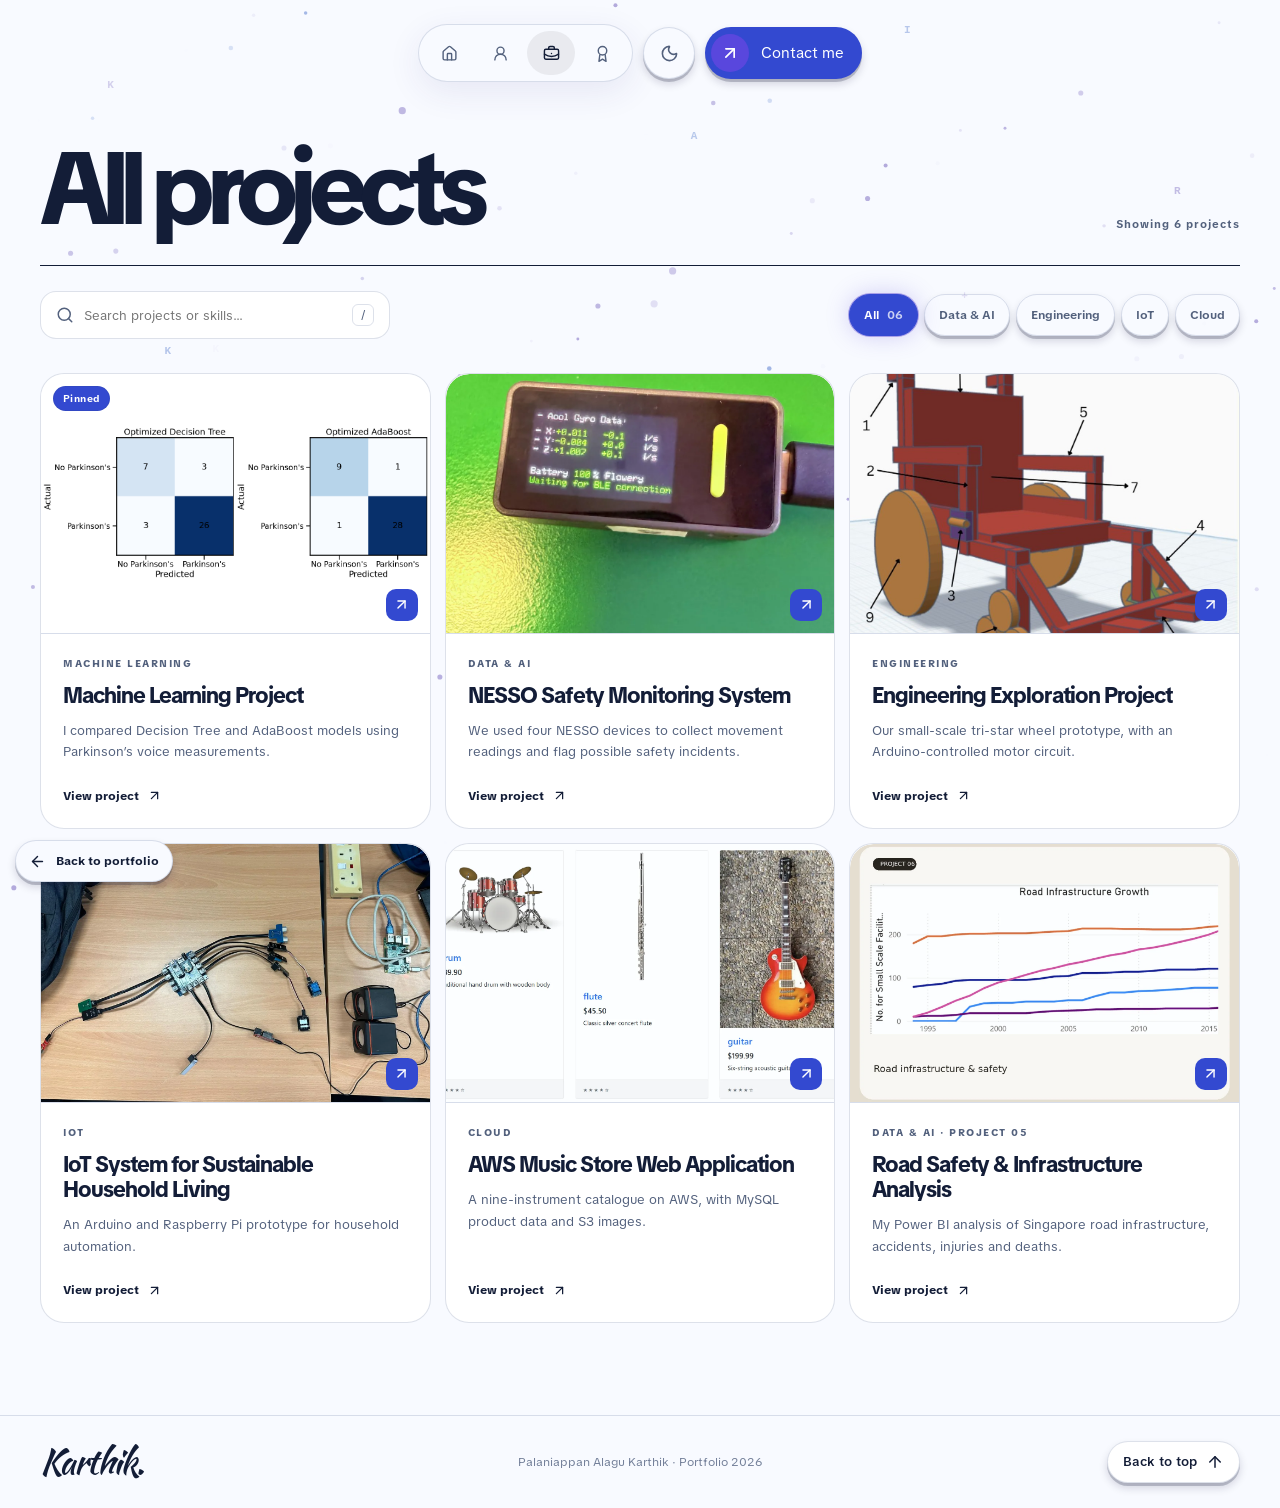
==== commit cbcfe5e5: "Add files via upload" ====
--- a/all-projects.html
+++ b/all-projects.html
@@ -8,6 +8,19 @@
   let saved;
   try { saved=localStorage.getItem('karthik-beige-theme'); } catch {}
   document.documentElement.dataset.theme = saved === 'dark' ? 'dark' : 'light';
+
+  // Cover the first paint when an internal link started a page sweep.
+  try {
+    const key = 'karthik:page-signal-v2';
+    const pending = JSON.parse(sessionStorage.getItem(key));
+    sessionStorage.removeItem(key);
+    if (pending?.url === location.href && Date.now() - pending.time < 10000 &&
+        !matchMedia('(prefers-reduced-motion: reduce)').matches) {
+      const root = document.documentElement;
+      root.classList.add('sweep-arriving');
+      setTimeout(() => root.classList.remove('sweep-arriving'), 2500);
+    }
+  } catch {}
 })();
 
 </script>
@@ -23,7 +36,8 @@
 
 
 
-<script defer src="all-projects.bundle.js"></script>
+<script defer src="motion.js"></script>
+  <script defer src="all-projects.bundle.js"></script>
 
 
 
@@ -37,6 +51,8 @@
 
 
 
+<link rel="stylesheet" href="motion.css">
+
 </head>
 <body class="all-projects-page" data-ambient-dots>
 <a class="skip" href="#all-projects-main">Skip to projects</a>
@@ -46,7 +62,7 @@
 </button>
 <nav aria-label="Main navigation" class="dock glass">
 <a aria-label="Home" class="nav-item" href="index.html#home" id="nav-home"><iconify-icon aria-hidden="true" icon="lucide:house"></iconify-icon><span class="nav-label">Home</span></a>
-<a aria-controls="about-preview" aria-expanded="false" aria-label="About" class="nav-item" data-about-trigger="" href="index.html#about" id="nav-about"><iconify-icon aria-hidden="true" icon="lucide:user-round"></iconify-icon><span class="nav-label">About</span><iconify-icon class="nav-dropdown-caret" icon="lucide:chevron-down" aria-hidden="true"></iconify-icon></a>
+<a aria-controls="about-preview" aria-expanded="false" aria-label="About" class="nav-item" data-about-trigger="" href="index.html#about" id="nav-about"><iconify-icon aria-hidden="true" icon="lucide:user-round"></iconify-icon><span class="nav-label">About</span></a>
 <a aria-current="page" aria-label="Projects" class="nav-item" href="all-projects.html" id="nav-projects"><iconify-icon aria-hidden="true" icon="lucide:briefcase-business"></iconify-icon><span class="nav-label">Projects</span></a><a aria-label="Achievements and Certificates" class="nav-item" href="certificates.html" id="nav-awards"><iconify-icon aria-hidden="true" icon="lucide:award"></iconify-icon><span class="nav-label">Achievements</span></a>
 </nav>
 <button aria-label="Switch to dark mode" class="theme-toggle glass" id="all-theme-toggle" type="button"><iconify-icon aria-hidden="true" icon="lucide:moon" id="all-theme-icon"></iconify-icon></button>
@@ -59,7 +75,7 @@
 <a class="internship-cta about-preview-link" href="internship.html">View my internship <iconify-icon aria-hidden="true" icon="lucide:arrow-right"></iconify-icon></a>
 </div>
 <figure class="about-preview-photo">
-<img alt="Utility meter connected to an IoT modem during my internship testing" decoding="async" height="1200" loading="lazy" src="assets/internship-s47-preparation.webp" width="1600"/>
+<img alt="Utility meter connected to an IoT modem during my internship testing" decoding="async" height="720" loading="eager" fetchpriority="low" src="assets/internship-s47-preparation-display.webp" width="960"/>
 <figcaption>Connected devices from my time at iWOW.</figcaption>
 </figure>
 </div>
--- a/all-projects.bundle.css
+++ b/all-projects.bundle.css
@@ -895,7 +895,7 @@
 .editorial-case .ed-tags{display:flex;flex-wrap:wrap;gap:9px;max-width:550px}
 .editorial-case .ed-tags span{border:1px solid var(--line);border-radius:100px;padding:10px 15px;font-size:12px;line-height:1.4;font-weight:600}
 .ed-image-open{display:block;width:100%;border:0;padding:0;background:transparent;cursor:zoom-in;overflow:hidden}
-.ed-image-open img{display:block;width:100%;height:100%;object-fit:cover;transition:transform .5s cubic-bezier(.22,1,.36,1)}
+.ed-image-open img{display:block;width:100%;height:100%;object-fit:cover;transition:transform .24s cubic-bezier(.22,1,.36,1)}
 .ed-image-open:hover img,.ed-image-open:focus-visible img{transform:scale(1.04)}
 .ed-image-open:focus-visible{outline:3px solid #ce9d67;outline-offset:4px}
 .ed-more-projects{margin-top:105px;border-top:1px solid var(--line);padding-top:38px}
@@ -4570,7 +4570,6 @@
   box-shadow:var(--site-shadow)!important;
   color:var(--fg)!important;
   border-radius:clamp(19px,2vw,27px)!important;
-  backdrop-filter:blur(20px)!important;
   top:calc(100% + 6px)!important;
   left:50%!important;
   right:auto!important;
@@ -5085,7 +5084,7 @@
   .floating-header .dock .nav-item {
     position: relative;
     flex-shrink: 0;
-    transition: width .34s cubic-bezier(.22,.8,.24,1),background-color .2s ease,color .2s ease !important;
+    transition: width .215s cubic-bezier(.22,.8,.24,1),background-color .2s ease,color .2s ease !important;
   }
   .floating-header .dock { gap: 2px; }
   .floating-header:has(.dock) { isolation: isolate; }
@@ -5329,8 +5328,8 @@
     translate:none !important;
     scale:1 !important;
     rotate:none !important;
-    transition:transform .48s cubic-bezier(.22,1,.36,1),
-      box-shadow .48s cubic-bezier(.22,1,.36,1),
+    transition:transform .24s cubic-bezier(.22,1,.36,1),
+      box-shadow .24s cubic-bezier(.22,1,.36,1),
       background-color .35s ease, color .35s ease !important;
     transform-origin:center;
     will-change:transform;
--- a/motion.css
+++ b/motion.css
@@ -0,0 +1,183 @@
+/* Shared interaction polish. */
+html body > .edition-sweep,
+html body > .edition-ambient {
+  position: fixed !important;
+  inset: 0;
+  width: 100%;
+  height: 100%;
+  pointer-events: none !important;
+}
+
+html.sweep-arriving::after,
+html body > .edition-sweep { z-index: 2147483647; }
+html.sweep-arriving::after {
+  content: "";
+  position: fixed;
+  inset: 0;
+  pointer-events: none;
+  background: #201945 linear-gradient(90deg, #0c102a, #201945 48%, #352565 76%, #232959) !important;
+}
+html body > .edition-ambient { z-index: 1; }
+html body > .edition-ambient[hidden] { display: none !important; }
+body:is(.all-projects-page,.certificates-page,.internship-page,.case-view) > main {
+  position: relative;
+  z-index: 2;
+}
+html body.all-projects-page:not(.internship-page) > main.ap-main { background: transparent !important; }
+
+/* Render the full palette in one frame, including section backgrounds and rules. */
+html.theme-sync,
+html.theme-sync body,
+html.theme-sync body :not(.theme-orbit, .theme-orbit *),
+html.theme-sync body *::before,
+html.theme-sync body *::after {
+  transition-property: none !important;
+}
+
+html body .footer-compact #footer-back-to-top {
+  min-height: 42px;
+  padding: 8px 15px;
+  border: 1px solid var(--line);
+  border-radius: 999px !important;
+  background: var(--site-card, var(--bg));
+}
+
+@media (min-width: 901px) {
+  html body .floating-header .dock #nav-about {
+    --dock-label-span: 52px;
+    width: calc(60px + var(--dock-label-open, 0) * 52px + var(--dock-label-gap, 0px)) !important;
+  }
+  html body .floating-header .dock .nav-dropdown-caret {
+    position: absolute;
+    top: 50%;
+    right: 8px;
+    bottom: auto;
+    width: 11px;
+    height: 11px;
+    translate: 0 -50%;
+    transform: rotate(0deg);
+    transition: transform .18s cubic-bezier(.2,.76,.22,1);
+    pointer-events: auto;
+  }
+  html body .floating-header #nav-about[aria-expanded="true"] .nav-dropdown-caret { transform: rotate(180deg); }
+}
+@media (prefers-reduced-motion: no-preference) {
+  .floating-header .dock .nav-label { transition-duration: .19s !important; }
+  .floating-header .about-preview:not([hidden]) { animation-duration: .18s !important; }
+}
+@media (prefers-reduced-motion: reduce) {
+  html.sweep-arriving::after,
+  html body > .edition-sweep { display: none !important; }
+  html body .floating-header .dock :is(.nav-label,.nav-dropdown-caret,.nav-item) { transition: none !important; }
+}
+
+#about .about-journey-actions { display: flex; flex-wrap: wrap; gap: 11px; }
+#about .about-journey-actions .about-awards-button {
+  color: var(--fg);
+  border-color: var(--line);
+  background: var(--site-card, var(--bg));
+}
+.internship-page .intern-back-link { width: fit-content; margin: 0 0 16px; }
+
+.skills-title-word { display: inline-block; white-space: nowrap; }
+.skills-title-letter { display: inline-block; }
+@media (prefers-reduced-motion: no-preference) {
+  .skills-content.is-introducing .skills-title-letter {
+    animation: skill-letter-in .32s cubic-bezier(.2,.76,.22,1) both;
+    animation-delay: calc(var(--letter-index) * 11ms);
+  }
+  .skills-content.is-introducing .skills-details-head > p {
+    animation: skill-letter-in .37s .07s ease both;
+  }
+  @keyframes skill-letter-in {
+    from { opacity: 0; transform: translateY(.24em) rotateX(-28deg); }
+    to { opacity: 1; transform: translateY(0) rotateX(0); }
+  }
+}
+@media (min-width: 851px) and (prefers-reduced-motion: no-preference) {
+  html body .skills-browser .skills-details {
+    transform: perspective(1500px) translateY(-3px) rotateY(-4deg) rotateX(2deg) !important;
+    box-shadow: 0 10px 0 -4px color-mix(in srgb, var(--accent) 27%, var(--site-card)), 0 18px 36px #24204431 !important;
+    transition: transform .38s cubic-bezier(.2,.8,.24,1), box-shadow .38s ease;
+  }
+  html body .skills-browser .skills-details:is(:hover,:focus-within) {
+    transform: perspective(1500px) translateY(-8px) rotateY(calc(-3deg + var(--tilt-y, 0deg))) rotateX(calc(1deg + var(--tilt-x, 0deg))) !important;
+  }
+  .skills-browser.is-in-view .skills-details { animation: skills-hover-height 4.5s ease-in-out infinite; }
+  @keyframes skills-hover-height { 50% { translate: 0 -5px; } }
+}
+
+
+
+/* One dock highlight and a shorter, shared motion curve for each link. */
+html body .floating-header .about-preview.dock-animated-panel {
+  animation: none !important;
+  transform-origin: 50% 0;
+}
+html body .floating-header .about-preview[inert] { pointer-events: none; }
+.dock-highlight { display: none; }
+@media (min-width: 901px) {
+  html body .floating-header .dock {
+    position: relative;
+    isolation: isolate;
+  }
+  html body .floating-header .dock .nav-item {
+    z-index: 1;
+    transition: width .23s cubic-bezier(.21,.8,.26,1), color .15s ease, background-color .15s ease !important;
+  }
+  html body .floating-header .dock .nav-label {
+    transition: max-width .23s cubic-bezier(.21,.8,.26,1), opacity .16s ease, margin .19s ease !important;
+  }
+  html body .floating-header .dock .nav-item:is(:hover,:focus-visible):not([aria-current]):not([aria-expanded="true"]) {
+    background-color: transparent !important;
+  }
+  .dock-highlight {
+    display: block;
+    position: absolute;
+    z-index: 0;
+    inset: 6px auto 6px 0;
+    width: var(--dock-marker-w, 48px);
+    translate: var(--dock-marker-x, 6px) 0;
+    border: 1px solid color-mix(in srgb, var(--accent) 25%, transparent);
+    border-radius: 23px;
+    background: color-mix(in srgb, var(--accent) 11%, var(--site-card));
+    opacity: 0;
+    pointer-events: none;
+    transition: translate .19s cubic-bezier(.22,.78,.24,1), width .19s cubic-bezier(.22,.78,.24,1), opacity .14s ease;
+  }
+  .dock-highlight.is-active { opacity: 1; }
+}
+@media (prefers-reduced-motion: reduce) {
+  html body .floating-header .dock :is(.nav-label, .nav-item, .dock-highlight) { transition: none !important; }
+}
+
+
+@media (prefers-reduced-motion: reduce) {
+  #home .hero.refresh-hero .refresh-neural-bg.is-rendering #neural-field { display: block; }
+}
+
+
+/* Header refinement: one shared easing curve, without the dropdown caret. */
+html body .floating-header .nav-dropdown-caret { display: none !important; }
+@media (min-width: 901px) and (prefers-reduced-motion: no-preference) {
+  html body .floating-header .dock #nav-about {
+    --dock-label-span: 49px;
+    width: calc(48px + var(--dock-label-open, 0) * 49px + var(--dock-label-gap, 0px)) !important;
+  }
+  html body .floating-header .dock .nav-item {
+    transition: width .46s cubic-bezier(.22,1,.36,1), color .25s ease, background-color .25s ease !important;
+  }
+  html body .floating-header .dock .nav-item .nav-label {
+    transition: max-width .46s cubic-bezier(.22,1,.36,1), margin .46s cubic-bezier(.22,1,.36,1), opacity .30s ease !important;
+  }
+  html body .floating-header .dock-highlight {
+    transition: translate .34s cubic-bezier(.22,1,.36,1), width .34s cubic-bezier(.22,1,.36,1), opacity .22s ease;
+  }
+}
+@media (min-width: 901px) and (prefers-reduced-motion: reduce) {
+  html body .floating-header .dock #nav-about {
+    --dock-label-span: 49px;
+    width: calc(48px + var(--dock-label-open, 0) * 49px + var(--dock-label-gap, 0px)) !important;
+  }
+}
+html.section-scrolling { scroll-behavior: auto !important; }
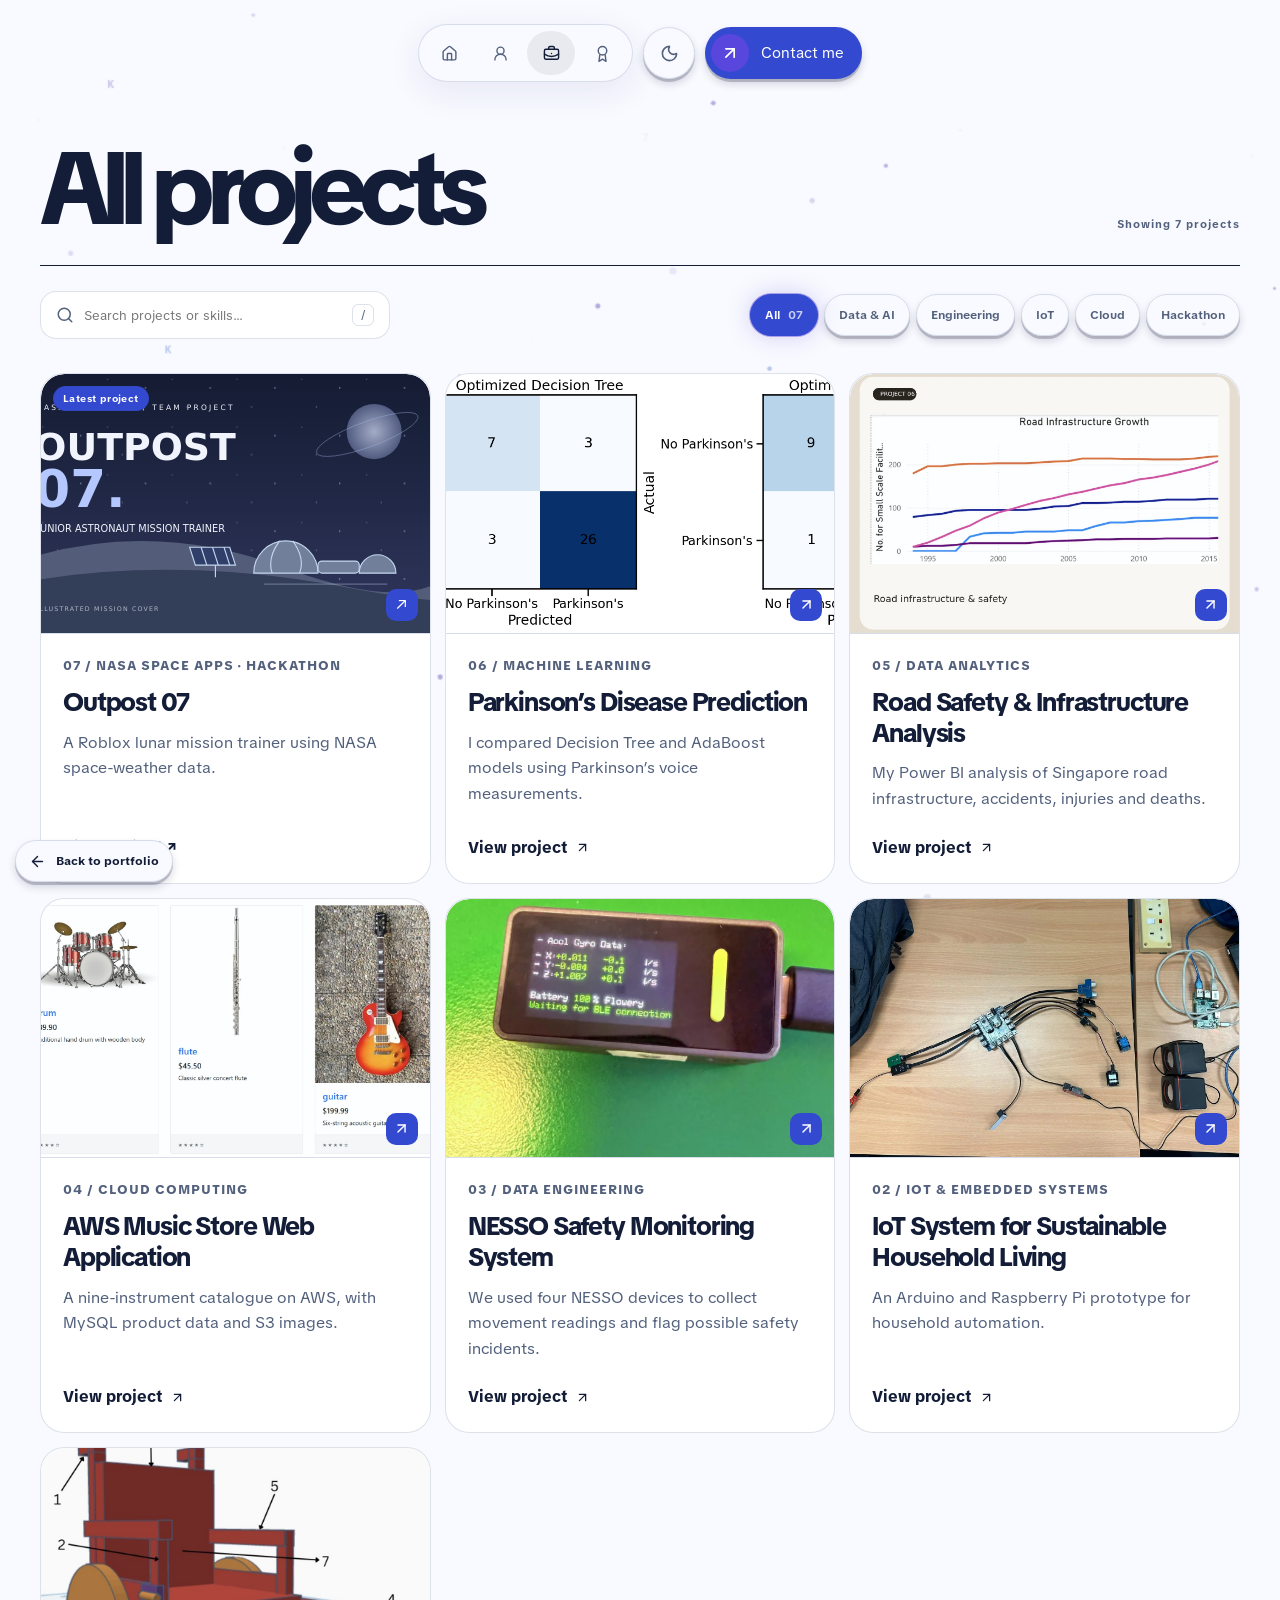
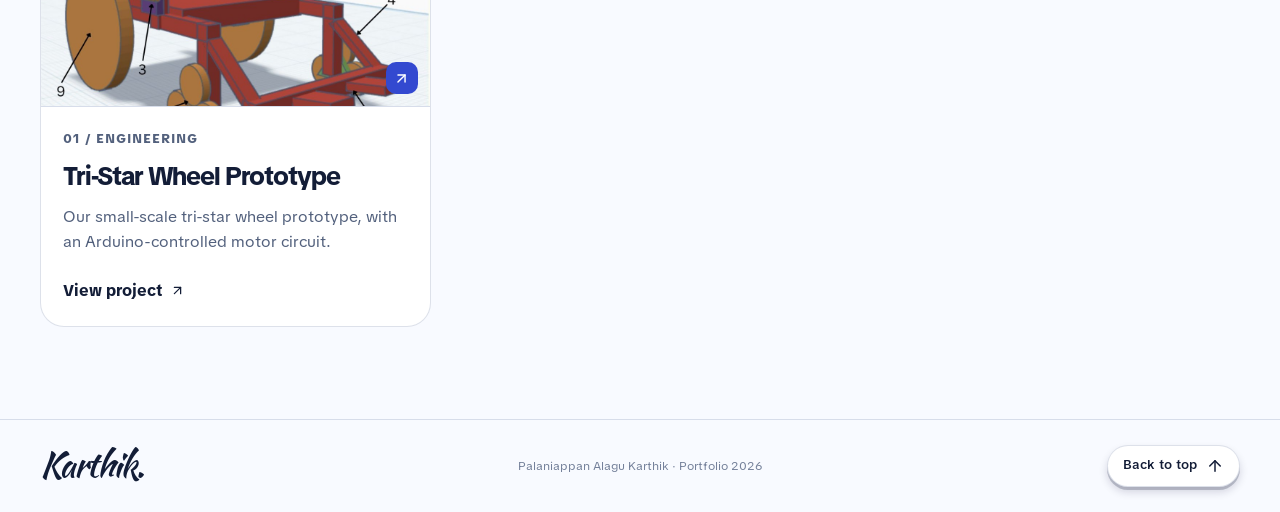
==== commit 5ecd5b42: "Add files via upload" ====
--- a/all-projects.html
+++ b/all-projects.html
@@ -28,33 +28,17 @@
 <meta content="Explore Karthik's projects in machine learning, data engineering, engineering, IoT and cloud computing. Search and filter the portfolio." name="description"/>
 <link href="assets/favicon.svg" rel="icon" type="image/svg+xml"/>
 <title>All Projects · Karthik Portfolio</title>
-<link rel="stylesheet" href="all-projects.bundle.css">
+<link href="shared-base.css" rel="stylesheet"/><link href="all-projects.bundle.css" rel="stylesheet"/>
 <link href="https://fonts.googleapis.com" rel="preconnect"/>
 <link crossorigin="" href="https://fonts.gstatic.com" rel="preconnect"/>
-<link href="https://fonts.googleapis.com/css2?family=Kaushan+Script&amp;display=swap" rel="stylesheet"/>
-
-
-
-
-<script defer src="motion.js"></script>
-  <script defer src="all-projects.bundle.js"></script>
-
-
-
-
-
-
-
-
-
-
-
-
-
-<link rel="stylesheet" href="motion.css">
-
-</head>
-<body class="all-projects-page" data-ambient-dots>
+<link href="https://fonts.googleapis.com/css2?family=Kaushan+Script&amp;display=swap" rel="stylesheet" media="print" onload="this.media='all'"/><noscript><link href="https://fonts.googleapis.com/css2?family=Kaushan+Script&amp;display=swap" rel="stylesheet"/></noscript>
+<script defer="" src="adaptive-performance.js"></script><script defer="" src="motion.js"></script>
+<script defer="" src="all-projects.bundle.js"></script>
+<link href="motion.css" rel="stylesheet">
+<link href="upgrade.css" rel="stylesheet"/>
+<script defer="" src="upgrade.js"></script>
+</link><link href="studio.css" rel="stylesheet"/><script defer="" src="studio.js"></script><link href="project-refinement.css" rel="stylesheet"/><script defer="" src="project-refinement.js"></script><meta content="All Projects · Karthik Portfolio" property="og:title"/><meta content="Explore Karthik's projects in machine learning, data engineering, engineering, IoT and cloud computing. Search and filter the portfolio." property="og:description"/><meta content="website" property="og:type"/><meta content="https://karthik-portfolio-8hzt.onrender.com/all-projects.html" property="og:url"/><meta content="https://karthik-portfolio-8hzt.onrender.com/assets/social-preview.png" property="og:image"/><meta content="1200" property="og:image:width"/><meta content="630" property="og:image:height"/><meta content="Karthik Portfolio · AI &amp; Data Engineering" property="og:image:alt"/><meta content="summary_large_image" name="twitter:card"/><meta content="All Projects · Karthik Portfolio" name="twitter:title"/><meta content="Explore Karthik's projects in machine learning, data engineering, engineering, IoT and cloud computing. Search and filter the portfolio." name="twitter:description"/><meta content="https://karthik-portfolio-8hzt.onrender.com/assets/social-preview.png" name="twitter:image"/><link rel="stylesheet" href="adaptive-performance.css"/></head>
+<body class="all-projects-page" data-ambient-dots="">
 <a class="skip" href="#all-projects-main">Skip to projects</a>
 <a aria-label="Back to portfolio projects" class="ap-back ap-back-fixed" href="index.html#projects"><iconify-icon aria-hidden="true" icon="lucide:arrow-left"></iconify-icon><span>Back to portfolio</span></a>
 <header aria-label="Main header" class="floating-header"><button aria-controls="mobile-sidebar" aria-expanded="false" aria-label="Open menu" class="menu-toggle glass" id="menu-toggle" type="button">
@@ -75,7 +59,7 @@
 <a class="internship-cta about-preview-link" href="internship.html">View my internship <iconify-icon aria-hidden="true" icon="lucide:arrow-right"></iconify-icon></a>
 </div>
 <figure class="about-preview-photo">
-<img alt="Utility meter connected to an IoT modem during my internship testing" decoding="async" height="720" loading="eager" fetchpriority="low" src="assets/internship-s47-preparation-display.webp" width="960"/>
+<img alt="Utility meter connected to an IoT modem during my internship testing" decoding="async" fetchpriority="low" height="720" loading="lazy" src="assets/internship-s47-preparation-display.webp" width="960"/>
 <figcaption>Connected devices from my time at iWOW.</figcaption>
 </figure>
 </div>
@@ -104,60 +88,54 @@
 <main class="ap-main" id="all-projects-main">
 <div class="ap-shell">
 <section aria-labelledby="ap-browser-title" class="ap-browser">
-<div class="ap-browser-heading"><h1 id="ap-browser-title" data-title-reveal>All projects<span class="ap-period">.</span></h1><span aria-live="polite" id="ap-results" role="status">Showing 6 projects</span></div>
+<div class="ap-browser-heading"><h1 data-title-reveal="" id="ap-browser-title">All projects<span class="ap-period">.</span></h1><span aria-live="polite" id="ap-results" role="status">Showing 7 projects</span></div>
 <div class="ap-controls">
 <div class="ap-search" role="search">
 <iconify-icon aria-hidden="true" icon="lucide:search"></iconify-icon>
 <input aria-label="Search projects" autocomplete="off" id="ap-search-input" placeholder="Search projects or skills..." type="search"/>
 <span aria-hidden="true" class="ap-search-shortcut" id="ap-search-shortcut">/</span>
-<button aria-label="Clear search" class="ap-search-clear" id="ap-search-clear" type="button" hidden><iconify-icon aria-hidden="true" icon="lucide:x"></iconify-icon></button>
+<button aria-label="Clear search" class="ap-search-clear" hidden="" id="ap-search-clear" type="button"><iconify-icon aria-hidden="true" icon="lucide:x"></iconify-icon></button>
 </div>
 <div aria-label="Filter projects by category" class="ap-filters" role="group">
-<button aria-pressed="true" class="ap-filter is-active" data-filter="all" type="button">All <span>06</span></button>
+<button aria-pressed="true" class="ap-filter is-active" data-filter="all" type="button">All <span>07</span></button>
 <button aria-pressed="false" class="ap-filter" data-filter="data" type="button">Data &amp; AI</button>
 <button aria-pressed="false" class="ap-filter" data-filter="engineering" type="button">Engineering</button>
 <button aria-pressed="false" class="ap-filter" data-filter="iot" type="button">IoT</button>
-<button aria-pressed="false" class="ap-filter" data-filter="cloud" type="button">Cloud</button>
+<button aria-pressed="false" class="ap-filter" data-filter="cloud" type="button">Cloud</button><button aria-pressed="false" class="ap-filter" data-filter="hackathon" type="button">Hackathon</button>
 </div>
 </div>
 <div aria-label="Project gallery" class="ap-scroll-region" role="region"><div class="ap-grid" id="ap-grid">
-<article class="ap-card" data-category="data" data-pinned="true" data-search="machine learning project parkinsons voice classification decision tree adaboost python scikit-learn sklearn pandas numpy matplotlib seaborn gridsearchcv cross validation f1 roc auc">
-<a aria-label="Open Machine Learning Project, pinned project" class="ap-card-link" href="machine-learning.html">
-<span class="ap-card-thumbnail"><img alt="Confusion matrices from my Decision Tree and AdaBoost comparison" height="466" loading="eager" src="assets/ml-model-comparison.png" width="1160"/><span class="project-card-pin">Pinned</span><span aria-hidden="true" class="ap-image-arrow"><iconify-icon icon="lucide:arrow-up-right"></iconify-icon></span></span>
-<span class="ap-card-content"><span class="ap-card-category">Machine learning</span><strong class="ap-card-title">Machine Learning Project</strong><span class="ap-card-summary">I compared Decision Tree and AdaBoost models using Parkinson’s voice measurements.</span><span class="ap-card-cta">View project <iconify-icon aria-hidden="true" icon="lucide:arrow-up-right"></iconify-icon></span></span>
+<article class="ap-card" data-category="hackathon" data-project-number="07" data-search="outpost 07 nasa space apps hackathon roblox luau donki solar flare lunar mission team ctrl alt del"><a aria-label="Open project 07: Outpost 07" class="ap-card-link" href="outpost-07.html"><span class="ap-card-thumbnail"><img decoding="async" alt="Outpost 07 lunar base gameplay screenshot" data-outpost-photo="" height="552" loading="lazy" src="https://raw.githubusercontent.com/bigbobopenguin-abc/andrea-portfolio/main/static/images/outpost-07/outpost.jpg" width="1000"/><span class="project-card-pin">Latest project</span><span aria-hidden="true" class="ap-image-arrow">↗</span></span><span class="ap-card-content"><span class="ap-card-category">07 / NASA SPACE APPS · HACKATHON</span><strong class="ap-card-title">Outpost 07</strong><span class="ap-card-summary">A Roblox lunar mission trainer using NASA space-weather data.</span><span class="ap-card-cta">View project ↗</span></span></a></article><article class="ap-card" data-category="data" data-project-number="06" data-search="machine learning project parkinsons voice classification decision tree adaboost python scikit-learn sklearn pandas numpy matplotlib seaborn gridsearchcv cross validation f1 roc auc">
+<a aria-label="Open project 06: Parkinson’s Disease Prediction" class="ap-card-link" href="machine-learning.html">
+<span class="ap-card-thumbnail"><img decoding="async" alt="Confusion matrices from my Decision Tree and AdaBoost comparison" height="466" loading="eager" src="assets/ml-model-comparison.png" width="1160"/><span aria-hidden="true" class="ap-image-arrow"><iconify-icon icon="lucide:arrow-up-right"></iconify-icon></span></span>
+<span class="ap-card-content"><span class="ap-card-category">06 / MACHINE LEARNING</span><strong class="ap-card-title">Parkinson’s Disease Prediction</strong><span class="ap-card-summary">I compared Decision Tree and AdaBoost models using Parkinson’s voice measurements.</span><span class="ap-card-cta">View project <iconify-icon aria-hidden="true" icon="lucide:arrow-up-right"></iconify-icon></span></span>
 </a>
-</article>
-<article class="ap-card" data-category="data" data-search="data data &amp; ai data engineering project a wearable system for tracking movement and spotting safety incidents. python ble mysql power bi construction safety wearable sensor slips falls near misses">
-<a aria-label="Open NESSO Safety Monitoring System" class="ap-card-link" href="data-engineering.html">
-<span class="ap-card-thumbnail"><img alt="Wearable motion-sensing device from my Data Engineering project" height="420" loading="lazy" src="assets/project-data-fast.webp" width="600"/><span aria-hidden="true" class="ap-image-arrow"><iconify-icon icon="lucide:arrow-up-right"></iconify-icon></span></span>
-<span class="ap-card-content"><span class="ap-card-category">Data &amp; AI</span><strong class="ap-card-title">NESSO Safety Monitoring System</strong><span class="ap-card-summary">We used four NESSO devices to collect movement readings and flag possible safety incidents.</span><span class="ap-card-cta">View project <iconify-icon aria-hidden="true" icon="lucide:arrow-up-right"></iconify-icon></span></span>
+</article><article class="ap-card" data-category="data" data-project-number="05" data-search="road safety infrastructure analysis traffic accidents singapore injury death rates road condition accidents power bi python pandas charts data visualisation analytics traffic lights flyovers bridges 1994 2017 2006 2016">
+<a aria-label="Open project 05: Road Safety &amp; Infrastructure Analysis" class="ap-card-link" href="road-safety.html">
+<span class="ap-card-thumbnail"><img decoding="async" alt="Road infrastructure growth chart from my Power BI analysis" height="420" loading="lazy" src="assets/road-safety-cover.webp" width="600"/><span aria-hidden="true" class="ap-image-arrow"><iconify-icon icon="lucide:arrow-up-right"></iconify-icon></span></span>
+<span class="ap-card-content"><span class="ap-card-category">05 / DATA ANALYTICS</span><strong class="ap-card-title">Road Safety &amp; Infrastructure Analysis</strong><span class="ap-card-summary">My Power BI analysis of Singapore road infrastructure, accidents, injuries and deaths.</span><span class="ap-card-cta">View project <iconify-icon aria-hidden="true" icon="lucide:arrow-up-right"></iconify-icon></span></span>
 </a>
-</article>
-<article class="ap-card" data-category="engineering" data-search="engineering engineering engineering exploration project our team explored a wheel design that helps wheelchairs climb curbs. 3d design arduino prototyping wheelchair caster tri-star design">
-<a aria-label="Open Engineering Exploration Project" class="ap-card-link" href="engineering-exploration.html">
-<span class="ap-card-thumbnail"><img alt="Original 3D wheelchair design with tri-star wheels" height="420" loading="lazy" src="assets/project-engineering.jpg" width="600"/><span aria-hidden="true" class="ap-image-arrow"><iconify-icon icon="lucide:arrow-up-right"></iconify-icon></span></span>
-<span class="ap-card-content"><span class="ap-card-category">Engineering</span><strong class="ap-card-title">Engineering Exploration Project</strong><span class="ap-card-summary">Our small-scale tri-star wheel prototype, with an Arduino-controlled motor circuit.</span><span class="ap-card-cta">View project <iconify-icon aria-hidden="true" icon="lucide:arrow-up-right"></iconify-icon></span></span>
+</article><article class="ap-card" data-category="cloud" data-project-number="04" data-search="cloud cloud cloud computing development project a small music store i built on aws, from hosting to monitoring. aws ec2 rds mysql s3 cloudwatch load balancer auto scaling">
+<a aria-label="Open project 04: AWS Music Store Web Application" class="ap-card-link" href="cloud-computing.html">
+<span class="ap-card-thumbnail"><img decoding="async" alt="Nine-product music store from my cloud computing project" height="420" loading="lazy" src="assets/cloud-storefront-1.webp" width="600"/><span aria-hidden="true" class="ap-image-arrow"><iconify-icon icon="lucide:arrow-up-right"></iconify-icon></span></span>
+<span class="ap-card-content"><span class="ap-card-category">04 / CLOUD COMPUTING</span><strong class="ap-card-title">AWS Music Store Web Application</strong><span class="ap-card-summary">A nine-instrument catalogue on AWS, with MySQL product data and S3 images.</span><span class="ap-card-cta">View project <iconify-icon aria-hidden="true" icon="lucide:arrow-up-right"></iconify-icon></span></span>
 </a>
-</article>
-<article class="ap-card" data-category="iot" data-search="iot iot iot system for sustainable household living sensors for lights, ventilation, plants and doorway alerts. arduino nano raspberry pi sensors thingspeak smart household">
-<a aria-label="Open IoT System for Sustainable Household Living" class="ap-card-link" href="iot-sustainable-living.html">
-<span class="ap-card-thumbnail"><img alt="Original sensor hardware laid out on a workbench" height="420" loading="lazy" src="assets/iot-hardware-workbench.webp" width="600"/><span aria-hidden="true" class="ap-image-arrow"><iconify-icon icon="lucide:arrow-up-right"></iconify-icon></span></span>
-<span class="ap-card-content"><span class="ap-card-category">IoT</span><strong class="ap-card-title">IoT System for Sustainable Household Living</strong><span class="ap-card-summary">An Arduino and Raspberry Pi prototype for household automation.</span><span class="ap-card-cta">View project <iconify-icon aria-hidden="true" icon="lucide:arrow-up-right"></iconify-icon></span></span>
+</article><article class="ap-card" data-category="data" data-project-number="03" data-search="data data &amp; ai data engineering project a wearable system for tracking movement and spotting safety incidents. python ble mysql power bi construction safety wearable sensor slips falls near misses">
+<a aria-label="Open project 03: NESSO Safety Monitoring System" class="ap-card-link" href="data-engineering.html">
+<span class="ap-card-thumbnail"><img decoding="async" alt="Wearable motion-sensing device from my Data Engineering project" height="420" loading="lazy" src="assets/project-data-fast.webp" width="600"/><span aria-hidden="true" class="ap-image-arrow"><iconify-icon icon="lucide:arrow-up-right"></iconify-icon></span></span>
+<span class="ap-card-content"><span class="ap-card-category">03 / DATA ENGINEERING</span><strong class="ap-card-title">NESSO Safety Monitoring System</strong><span class="ap-card-summary">We used four NESSO devices to collect movement readings and flag possible safety incidents.</span><span class="ap-card-cta">View project <iconify-icon aria-hidden="true" icon="lucide:arrow-up-right"></iconify-icon></span></span>
 </a>
-</article>
-<article class="ap-card" data-category="cloud" data-search="cloud cloud cloud computing development project a small music store i built on aws, from hosting to monitoring. aws ec2 rds mysql s3 cloudwatch load balancer auto scaling">
-<a aria-label="Open AWS Music Store Web Application" class="ap-card-link" href="cloud-computing.html">
-<span class="ap-card-thumbnail"><img alt="Nine-product music store from my cloud computing project" height="420" loading="lazy" src="assets/cloud-storefront-1.webp" width="600"/><span aria-hidden="true" class="ap-image-arrow"><iconify-icon icon="lucide:arrow-up-right"></iconify-icon></span></span>
-<span class="ap-card-content"><span class="ap-card-category">Cloud</span><strong class="ap-card-title">AWS Music Store Web Application</strong><span class="ap-card-summary">A nine-instrument catalogue on AWS, with MySQL product data and S3 images.</span><span class="ap-card-cta">View project <iconify-icon aria-hidden="true" icon="lucide:arrow-up-right"></iconify-icon></span></span>
+</article><article class="ap-card" data-category="iot" data-project-number="02" data-search="iot iot iot system for sustainable household living sensors for lights, ventilation, plants and doorway alerts. arduino nano raspberry pi sensors thingspeak smart household">
+<a aria-label="Open project 02: Sustainable Household IoT" class="ap-card-link" href="iot-sustainable-living.html">
+<span class="ap-card-thumbnail"><img decoding="async" alt="Original sensor hardware laid out on a workbench" height="420" loading="lazy" src="assets/iot-hardware-workbench.webp" width="600"/><span aria-hidden="true" class="ap-image-arrow"><iconify-icon icon="lucide:arrow-up-right"></iconify-icon></span></span>
+<span class="ap-card-content"><span class="ap-card-category">02 / IOT &amp; EMBEDDED SYSTEMS</span><strong class="ap-card-title">IoT System for Sustainable Household Living</strong><span class="ap-card-summary">An Arduino and Raspberry Pi prototype for household automation.</span><span class="ap-card-cta">View project <iconify-icon aria-hidden="true" icon="lucide:arrow-up-right"></iconify-icon></span></span>
 </a>
-</article>
-<article class="ap-card" data-category="data" data-search="road safety infrastructure analysis traffic accidents singapore injury death rates road condition accidents power bi python pandas charts data visualisation analytics traffic lights flyovers bridges 1994 2017 2006 2016">
-<a aria-label="Open Road Safety &amp; Infrastructure Analysis, project 05" class="ap-card-link" href="road-safety.html">
-<span class="ap-card-thumbnail"><img alt="Road infrastructure growth chart from my Power BI analysis" height="420" loading="lazy" src="assets/road-safety-cover.webp" width="600"/><span aria-hidden="true" class="ap-image-arrow"><iconify-icon icon="lucide:arrow-up-right"></iconify-icon></span></span>
-<span class="ap-card-content"><span class="ap-card-category">DATA &amp; AI · PROJECT 05</span><strong class="ap-card-title">Road Safety &amp; Infrastructure Analysis</strong><span class="ap-card-summary">My Power BI analysis of Singapore road infrastructure, accidents, injuries and deaths.</span><span class="ap-card-cta">View project <iconify-icon aria-hidden="true" icon="lucide:arrow-up-right"></iconify-icon></span></span>
+</article><article class="ap-card" data-category="engineering" data-project-number="01" data-search="engineering engineering engineering exploration project our team explored a wheel design that helps wheelchairs climb curbs. 3d design arduino prototyping wheelchair caster tri-star design">
+<a aria-label="Open project 01: Tri-Star Wheel Prototype" class="ap-card-link" href="engineering-exploration.html">
+<span class="ap-card-thumbnail"><img decoding="async" alt="Original 3D wheelchair design with tri-star wheels" height="420" loading="lazy" src="assets/project-engineering.jpg" width="600"/><span aria-hidden="true" class="ap-image-arrow"><iconify-icon icon="lucide:arrow-up-right"></iconify-icon></span></span>
+<span class="ap-card-content"><span class="ap-card-category">01 / ENGINEERING</span><strong class="ap-card-title">Tri-Star Wheel Prototype</strong><span class="ap-card-summary">Our small-scale tri-star wheel prototype, with an Arduino-controlled motor circuit.</span><span class="ap-card-cta">View project <iconify-icon aria-hidden="true" icon="lucide:arrow-up-right"></iconify-icon></span></span>
 </a>
-</article>
-</div></div>
+</article></div></div>
 <div class="ap-empty" hidden="" id="ap-empty"><iconify-icon aria-hidden="true" icon="lucide:search"></iconify-icon><h3>No projects found.</h3><p>Try a different search or category.</p><button id="ap-reset" type="button">Clear filters <iconify-icon aria-hidden="true" icon="lucide:arrow-up-right"></iconify-icon></button></div>
 </section>
 </div>
--- a/shared-base.css
+++ b/shared-base.css
@@ -0,0 +1,3538 @@
+/* START styles/shared/fonts.css */
+@import url('https://fonts.googleapis.com/css2?family=TikTok+Sans:wght@400;500;600;700&display=swap');
+
+/* END styles/shared/fonts.css */
+/* START styles/shared/style.css */
+/* Small local reset replaces the design canvas utility runtime. */
+html{line-height:1.5;-webkit-text-size-adjust:100%;tab-size:4}body,figure{margin:0}button,input{font-family:inherit;font-size:100%;line-height:inherit;margin:0;padding:0}button{background:transparent;text-transform:none}h1,h2,h3{font-size:inherit;font-weight:inherit}.min-h-screen{min-height:100vh}.relative{position:relative}.font-medium{font-weight:500}img{vertical-align:middle}iconify-icon svg{display:block;width:1em;height:1em;overflow:visible}
+
+:root{--bg:#e8dfd2;--fg:#302a24;--muted:#75685c;--faint:#85786a;--line:rgba(77,58,39,.13);--glass:rgba(231,221,207,.78);--surface:#ded2c1;--inverted:#372e26;--on-inverted:#f4ecdf;--ease:cubic-bezier(.22,1,.36,1);color-scheme:light}
+:root[data-theme=dark]{--bg:#211c18;--fg:#f0e5d6;--muted:#b8a998;--faint:#968675;--line:rgba(235,218,192,.12);--glass:rgba(55,45,37,.75);--surface:#302820;--inverted:#e9dcc8;--on-inverted:#302820;color-scheme:dark}
+*{box-sizing:border-box}html{scroll-behavior:smooth}body{margin:0;font-family:'TikTok Sans',system-ui,sans-serif;background:var(--bg);color:var(--fg);transition:background-color .4s,color .4s}button,input{font:inherit}button,a{-webkit-tap-highlight-color:transparent}button{color:inherit;cursor:pointer}a{color:inherit;text-decoration:none}button:focus-visible,a:focus-visible,input:focus-visible{outline:2px solid var(--fg);outline-offset:5px}button{border:0}iconify-icon{display:inline-block;flex-shrink:0;vertical-align:middle}img{display:block;max-width:100%}h1,h2,h3,p{margin:0}h1,h2,h3{letter-spacing:-.04em;line-height:1.15}p{line-height:1.6}.frame{max-width:1200px;margin:auto;width:calc(100% - 80px)}.subtle{color:var(--muted)}.sr-only{position:absolute;width:1px;height:1px;padding:0;margin:-1px;overflow:hidden;clip:rect(0,0,0,0);white-space:nowrap;border:0}.skip{position:fixed;top:-60px;left:16px;background:var(--inverted);color:var(--on-inverted);padding:10px 18px;z-index:100}.skip:focus{top:15px}
+.floating-header{position:fixed;z-index:40;top:24px;left:50%;transform:translateX(-50%);display:flex;align-items:center;gap:8px;max-width:calc(100% - 24px)}.glass{background:var(--glass);border:1px solid rgba(150,150,150,.25);backdrop-filter:none;-webkit-backdrop-filter:none;box-shadow:none}.dock{padding:5px;border-radius:32px;display:flex;align-items:center}.nav-item{display:flex;align-items:center;justify-content:center;gap:8px;width:46px;height:40px;color:var(--muted);border-radius:23px;transition:width .55s var(--ease),background .3s,color .3s;overflow:hidden;white-space:nowrap;font-size:14px}.nav-item iconify-icon{font-size:17px}.nav-item .nav-label{max-width:0;opacity:0;transition:max-width .55s var(--ease),opacity .25s;overflow:hidden;margin-left:-8px}.dock:hover .nav-item,.dock:focus-within .nav-item{width:100px}.dock:hover .nav-label,.dock:focus-within .nav-label{max-width:90px;opacity:1;margin-left:0}.nav-item[aria-current=page]{color:var(--fg);background:rgba(130,130,130,.13)}.nav-item:hover{color:var(--fg);background:rgba(130,130,130,.17)}.theme-toggle{width:52px;height:52px;border-radius:50%;display:grid;place-items:center;font-size:19px;color:var(--muted)}.theme-toggle:hover{color:var(--fg)}.contact-pill{height:52px;padding:6px 18px 6px 6px;background:var(--inverted);color:var(--on-inverted);border-radius:30px;font-size:15px;display:flex;align-items:center;gap:12px;white-space:nowrap;transition:transform .4s var(--ease),box-shadow .4s}.contact-pill:hover{transform:translateY(-2px);box-shadow:none}.contact-pill .disc{width:38px;height:38px;border-radius:50%;display:grid;place-items:center;background:var(--on-inverted);color:var(--inverted);font-size:20px}.contact-pill .disc iconify-icon{transition:transform .45s var(--ease)}
+.view[hidden]{display:none!important}.hero{position:relative;isolation:isolate;min-height:min(860px,100svh);padding:150px 0 75px;display:flex;align-items:center;overflow:hidden}.hero:before{content:"";position:absolute;inset:0;background:radial-gradient(ellipse at 50% 0%,rgba(120,120,120,.065),transparent 65%);pointer-events:none;z-index:-1}.hero:after{content:"";position:absolute;left:20%;right:20%;height:65px;bottom:-52px;background:var(--muted);opacity:.11;filter:none;border-radius:50%}.particles{position:absolute;inset:0;z-index:-1;pointer-events:none;opacity:.7}.hero-grid{position:relative;display:grid;grid-template-columns:1fr 1.05fr 1fr;gap:45px;align-items:center;width:100%}.role-heading{font-size:clamp(30px,3.3vw,43px);font-weight:600;min-height:150px;max-width:350px;line-height:1.08;letter-spacing:-.04em;display:flex;align-items:center}.hero-actions{display:flex;align-items:center;gap:12px;margin-top:22px;flex-wrap:wrap}.pill-link{position:relative;display:inline-flex;align-items:center;justify-content:center;gap:10px;border:1px solid var(--line);border-radius:28px;min-height:46px;padding:10px 22px;font-size:14px;font-weight:500;transition:background .4s,border-color .4s,transform .45s var(--ease);overflow:hidden}.pill-link:before{content:"";position:absolute;inset:-1px;border:1px solid transparent;border-radius:inherit;pointer-events:none}.pill-link:hover{border-color:var(--muted);background:rgba(130,130,130,.07);transform:translateY(-2px)}.pill-link.emphasis{border-color:rgba(160,160,160,.55);box-shadow:none}.pill-link iconify-icon{font-size:17px;transition:transform .4s var(--ease)}.portrait-frame{position:relative;width:100%;max-width:340px;margin:auto;border-radius:36px;overflow:hidden;border:1px solid var(--line);background:var(--surface);box-shadow:none}.portrait-frame img{width:100%;height:auto;object-fit:contain;filter:none}.intro{max-width:315px;margin-left:auto}.intro-item+.intro-item{margin-top:24px}.intro-button{font-size:18px;font-weight:400;background:none;text-align:left;padding:0;width:100%;color:var(--muted);line-height:1.5;transition:color .35s}.intro-button[aria-expanded=true]{color:var(--fg)}.intro-button:hover{color:var(--fg)}.intro-panel{display:grid;grid-template-rows:0fr;opacity:0;transition:grid-template-rows .55s var(--ease),opacity .4s}.intro-panel[data-open=true]{grid-template-rows:1fr;opacity:1}.intro-panel>div{overflow:hidden}.intro-panel p{padding-top:12px;color:var(--muted);font-size:17px;line-height:1.6}.home-note{display:flex;justify-content:space-between;align-items:center;padding:30px 0;font-size:12px;color:var(--faint);border-bottom:1px solid var(--line)}
+.page-rails{border-left:1px solid var(--line);border-right:1px solid var(--line)}.about-prompt{padding:155px 41px 65px;min-height:590px;display:flex;flex-direction:column;justify-content:space-between;gap:60px}.about-prompt h1{font-size:32px;font-weight:500}.question-wrap{width:min(670px,100%);margin:auto}.question-form{border:1px solid rgba(150,150,150,.45);border-radius:28px;min-height:150px;padding:20px 19px 15px;background:linear-gradient(150deg,rgba(128,128,128,.08),rgba(128,128,128,.025));box-shadow:none}.question-form input{display:block;border:0;border-radius:4px;background:none;width:100%;font-size:15px;line-height:1.5;color:var(--fg);padding:0 0 20px;min-height:50px}.question-form input::placeholder{color:var(--muted)}.question-form input:focus-visible{outline-offset:3px}.prompt-bottom{display:flex;justify-content:space-between;align-items:center;position:relative}.round-button{width:35px;height:35px;display:grid;place-items:center;border-radius:50%;background:rgba(140,140,140,.09);font-size:18px;color:var(--muted);transition:color .3s,box-shadow .3s}.round-button:hover{color:var(--fg);box-shadow:none}.send-button{border:1px solid rgba(180,180,180,.4);box-shadow:none}.prompt-footnote{color:var(--faint);font-size:11px;text-align:center;margin-top:13px}.suggestions{display:flex;flex-wrap:wrap;gap:8px;margin-top:14px}.suggestions[hidden]{display:none}.suggestions button{font-size:12px;background:var(--surface);border:1px solid var(--line);border-radius:20px;padding:7px 13px;text-align:left;color:var(--muted)}.suggestions button:hover{color:var(--fg)}.answer{font-size:15px;color:var(--muted);line-height:1.6;margin-top:20px;padding:18px;border-left:1px solid var(--muted)}.answer:empty{display:none}.biography{padding:75px 41px 90px}.section-label{font-size:22px;color:var(--muted);margin-bottom:24px}.biography h2{font-size:32px;font-weight:500;margin-bottom:20px;max-width:850px}.biography p{font-size:17px;color:var(--muted);max-width:950px}.biography p+p{margin-top:14px}.journey{padding:25px 41px 75px}.journey h2,.tools h2{font-size:28px;font-weight:500;margin-bottom:35px}.journey-row{border-top:1px solid var(--line);border-bottom:1px solid var(--line);padding:24px 0;display:grid;grid-template-columns:1fr 1fr auto;gap:20px;font-size:16px}.journey-row span{color:var(--muted)}.journey-row small{font-size:12px;color:var(--faint);align-self:center}.tools{padding:0 41px 100px}.tool-list{display:flex;flex-wrap:wrap;gap:16px}.tool-chip{border:1px solid var(--line);border-radius:22px;padding:12px 20px;background:var(--surface);font-size:14px;color:var(--muted)}
+.placeholder,.contact-view{min-height:calc(100svh - 30px);display:flex;flex-direction:column;justify-content:center;align-items:center;text-align:center;padding:150px 40px 100px;gap:25px}.placeholder h1{font-size:48px;font-weight:500}.placeholder p{color:var(--muted);font-size:17px}.placeholder-icon{font-size:32px;color:var(--faint)}.contact-view h2{font-size:clamp(42px,5.5vw,70px);font-weight:500;letter-spacing:-.045em}.contact-view>p{color:var(--muted);font-size:17px;max-width:450px}.contact-email-row{display:flex;gap:15px;align-items:center;margin-top:12px;flex-wrap:wrap;justify-content:center}.email-link{font-size:clamp(18px,3vw,32px);letter-spacing:-.025em;border-bottom:1px solid var(--line);padding-bottom:5px;overflow-wrap:anywhere}.email-link:hover{border-color:var(--fg)}.copy-button{height:42px;min-width:42px;padding:8px;border:1px solid var(--line);border-radius:50%;background:var(--surface);font-size:18px;display:grid;place-items:center}.copy-status{font-size:12px;color:var(--muted);min-height:20px}.contact-secondary{display:inline-flex;align-items:center;gap:10px;color:var(--muted);font-size:15px}.contact-secondary:hover{color:var(--fg)}
+.site-footer{overflow:hidden;border-top:1px solid var(--line);padding-top:70px}.footer-top{display:flex;justify-content:space-between;align-items:start;gap:40px}.footer-signature{font-size:22px;font-weight:600;letter-spacing:-.05em}.footer-columns{display:flex;gap:70px}.footer-column{min-width:115px;font-size:15px}.footer-column p{color:var(--muted);margin-bottom:20px}.footer-column a{display:block;border-bottom:1px solid var(--line);padding:6px 0;color:var(--muted);transition:color .3s}.footer-column a:hover{color:var(--fg)}.footer-credit{color:var(--faint);font-size:12px;text-align:center;padding:45px 20px 25px}.footer-big{font-size:clamp(80px,19.8vw,290px);font-weight:700;line-height:.80;letter-spacing:-.08em;text-align:center;opacity:.045;user-select:none;pointer-events:none;margin:20px 0 -5px}.reveal{animation:reveal-in .75s var(--ease) both}@keyframes reveal-in{from{opacity:0;transform:translateY(18px);filter:none}to{opacity:1;transform:translateY(0);filter:none}}::view-transition-old(root){animation:old-view .25s ease both}::view-transition-new(root){animation:new-view .6s var(--ease) both}@keyframes old-view{to{opacity:0;filter:none}}@keyframes new-view{from{opacity:0;transform:translateY(12px);filter:none}to{opacity:1;transform:translateY(0);filter:none}}
+@media(max-width:1050px){.hero-grid{gap:25px;grid-template-columns:1fr 1fr 1fr}.hero-actions{gap:8px}.pill-link{padding:10px 15px;font-size:12px}.intro-panel p{font-size:15px}.intro-button{font-size:16px}.portrait-frame{border-radius:28px}.hero{min-height:760px}.role-heading{font-size:34px}}
+@media(max-width:760px){.frame{width:calc(100% - 32px)}.floating-header{top:16px;gap:6px}.dock{padding:4px}.nav-item{width:39px;height:36px}.nav-item iconify-icon{font-size:17px}.dock:hover .nav-item,.dock:focus-within .nav-item{width:39px}.dock:hover .nav-label,.dock:focus-within .nav-label{max-width:0;opacity:0;margin-left:-8px}.theme-toggle{width:46px;height:46px;font-size:18px}.contact-pill{height:46px;padding:8px 14px;gap:0;font-size:12px}.contact-pill .disc{display:none}.hero{min-height:0;padding:145px 0 60px}.hero-grid{grid-template-columns:1fr;gap:38px;text-align:center}.hero-copy{max-width:400px;margin:auto}.role-heading{font-size:39px;min-height:110px;max-width:340px;justify-content:center}.hero-actions{justify-content:center;margin-top:20px}.pill-link{font-size:13px;padding:10px 20px}.portrait-frame{width:min(295px,85%);border-radius:30px}.intro{max-width:390px;width:100%;margin:auto;text-align:left;padding:0 15px}.intro-item+.intro-item{margin-top:22px}.intro-button{font-size:18px}.intro-panel p{font-size:16px}.home-note{gap:20px;font-size:10px;padding-inline:10px}.about-prompt{padding:135px 20px 55px;min-height:520px;gap:70px}.about-prompt h1{font-size:30px}.question-form{border-radius:24px;padding:18px 15px 14px}.biography{padding:55px 20px}.section-label{font-size:19px}.biography h2{font-size:28px}.biography p{font-size:16px}.journey{padding:20px 20px 55px}.journey-row{grid-template-columns:1fr;gap:5px;font-size:16px}.tools{padding:0 20px 60px}.tool-list{gap:10px}.tool-chip{padding:9px 15px;font-size:13px}.placeholder,.contact-view{padding:140px 25px 90px;min-height:680px}.placeholder h1{font-size:40px}.placeholder p,.contact-view>p{font-size:16px}.contact-view h2{font-size:48px}.email-link{font-size:22px}.contact-email-row{gap:14px}.site-footer{padding-top:45px}.footer-top{padding-inline:12px;flex-direction:column;gap:35px}.footer-columns{width:100%;justify-content:space-between;gap:30px}.footer-column{min-width:100px;font-size:14px}.footer-credit{padding:35px 10px 15px;font-size:11px}.footer-big{font-size:20vw}}
+@media(max-width:360px){.nav-item,.dock:hover .nav-item,.dock:focus-within .nav-item{width:34px}.theme-toggle{width:43px;height:43px}.contact-pill{height:43px;padding:8px 11px}.floating-header{gap:5px}.role-heading{font-size:35px}.email-link{font-size:19px}.copy-button{width:38px;height:38px}.hero-actions{gap:8px}}
+@media(prefers-reduced-motion:reduce){html{scroll-behavior:auto}*,*:before,*:after{animation:none!important;transition:none!important}.particles{display:none}::view-transition-group(*),::view-transition-old(*),::view-transition-new(*){animation:none!important}}
+
+.photo-comparison{width:100%;max-width:340px;margin:auto}.photo-comparison .portrait-frame{width:100%;aspect-ratio:3/4;box-shadow:none}.photo-comparison .portrait-frame img{width:100%;height:100%;object-fit:contain}.photo-picker{display:flex;justify-content:center;gap:5px;margin-top:18px}.photo-picker button{padding:8px 13px;border-radius:20px;background:transparent;border:1px solid transparent;color:var(--muted);font-size:12px;line-height:1.4;transition:background .25s,color .25s,border-color .25s}.photo-picker button:hover{border-color:var(--line)}.photo-picker button[aria-pressed=true]{background:var(--inverted);color:var(--on-inverted);border-color:var(--inverted)}.photo-picker button:disabled{opacity:.6}.particles{opacity:.3}.hero:before{background:radial-gradient(ellipse at 50% 0%,rgba(146,116,78,.07),transparent 65%)}.glass{border-color:var(--line);box-shadow:none}.question-form{border-color:rgba(130,105,76,.3);background:linear-gradient(150deg,rgba(255,248,235,.25),rgba(177,147,108,.035));box-shadow:none}.footer-big{opacity:.055}@media(max-width:760px){.photo-comparison{width:min(295px,85%)}.photo-comparison .portrait-frame{width:100%}.photo-picker{gap:3px}.photo-picker button{padding:9px 11px}}
+
+
+/* Compact editorial rhythm: space follows the content instead of filling screens. */
+.hero{min-height:0;padding-top:128px;padding-bottom:42px}.hero-grid{gap:36px}.role-heading{min-height:125px}.home-note{padding-block:20px}.about-prompt{min-height:0;padding:128px 41px 34px;gap:28px}.question-wrap{margin:0 auto}.question-form{min-height:130px}.biography{padding:34px 41px 38px}.section-label{margin-bottom:18px}.biography h2{margin-bottom:17px}.journey{padding:12px 41px 38px}.journey h2,.tools h2{margin-bottom:22px}.journey-row{padding-block:20px}.tools{padding:0 41px 45px}.placeholder,.contact-view{min-height:0;padding:135px 40px 65px;gap:20px}.site-footer{padding-top:35px}.footer-credit{padding:25px 20px 25px}.footer-big{display:none}.footer-columns{gap:55px}.footer-column p{margin-bottom:12px}
+@media(max-width:1050px){.hero{min-height:0}.hero-grid{gap:24px}}
+@media(max-width:760px){.hero{padding:112px 0 30px}.hero-grid{gap:26px}.role-heading{min-height:100px}.hero-actions{margin-top:14px}.home-note{padding-block:17px}.about-prompt{padding:115px 20px 26px;min-height:0;gap:25px}.biography{padding:28px 20px 30px}.journey{padding:10px 20px 32px}.tools{padding:0 20px 35px}.placeholder,.contact-view{min-height:0;padding:120px 20px 45px;gap:20px}.site-footer{padding-top:28px}.footer-top{gap:24px}.footer-columns{gap:30px}.footer-credit{padding:23px 10px 22px}.contact-email-row{margin-top:0}.contact-view .copy-status{min-height:0}.copy-status:empty{display:none}}
+
+
+/* Keep navigation hit areas stationary when revealing labels. */
+.dock:hover .nav-item,.dock:focus-within .nav-item{width:46px}.nav-item{position:relative;overflow:visible}.nav-item .nav-label{position:absolute;top:calc(100% + 12px);left:50%;max-width:none!important;margin-left:0!important;transform:translate(-50%,-3px);padding:5px 10px;border-radius:12px;background:var(--surface);border:1px solid var(--line);font-size:11px;box-shadow:none;pointer-events:none;transition:opacity .2s,transform .2s;opacity:0}.dock:hover .nav-label,.dock:focus-within .nav-label{opacity:0}.nav-item:hover .nav-label,.nav-item:focus-visible .nav-label{opacity:1;transform:translate(-50%,0)}@media(max-width:760px){.dock:hover .nav-item,.dock:focus-within .nav-item{width:39px}.nav-item .nav-label{display:none}}@media(max-width:360px){.dock:hover .nav-item,.dock:focus-within .nav-item{width:34px}}::view-transition{pointer-events:none}
+
+/* The reference is a continuous portfolio: one strong opening, then real sections. */
+html{scroll-padding-top:88px}.view{display:block}.hero{min-height:100svh;padding:118px 0 42px}.hero-grid{grid-template-columns:1.05fr 1.15fr .9fr;gap:42px}.role-heading{font-size:clamp(38px,3.9vw,54px);min-height:190px;line-height:1.04}.role-character{display:inline-block}.photo-comparison{max-width:385px}.photo-comparison .portrait-frame{aspect-ratio:3/4;max-width:none;will-change:transform;transform-style:preserve-3d}.photo-picker{position:relative}.hero:before{background:radial-gradient(ellipse at var(--pointer-x,70%) var(--pointer-y,20%),rgba(170,140,100,.16),transparent 65%);transition:background .4s}.hero-actions{margin-top:26px}.home-note{padding-block:18px}.intro-panel p{font-size:17px}.intro-button{font-size:18px}.page-rails{border-top:1px solid var(--line)}.about-prompt{padding-top:60px}.hold-link{min-width:120px;background:linear-gradient(to right,rgba(130,100,65,.18) var(--hold,0%),transparent var(--hold,0%))}.hold-text{position:relative;z-index:1}.pill-link:before,.contact-pill:before{background:radial-gradient(100px circle at var(--hover-x,50%) var(--hover-y,50%),rgba(180,150,110,.17),transparent);opacity:0;transition:opacity .3s}.pill-link:hover:before,.contact-pill:hover:before{opacity:1}.nav-item iconify-icon{transition:transform .5s var(--ease)}
+.project-area{padding:55px 41px 65px;border:1px solid var(--line);border-bottom:0}.project-heading{display:flex;align-items:end;justify-content:space-between;gap:20px;margin-bottom:30px}.project-heading h2{font-size:34px;font-weight:500}.project-heading p{font-size:15px;color:var(--muted)}.own-projects{display:grid;grid-template-columns:repeat(3,1fr);gap:22px}.project-card{border-radius:24px;background:rgba(255,248,234,.15);border:1px solid var(--line);overflow:hidden;display:block;transition:transform .6s var(--ease),box-shadow .6s}.project-card:hover{transform:translateY(-6px);box-shadow:none}.project-cover{aspect-ratio:4/3;overflow:hidden;background:var(--surface)}.project-cover img{width:100%;height:100%;object-fit:cover;transition:transform 1.2s var(--ease)}.project-card:hover .project-cover img{transform:scale(1.055)}.project-card-copy{padding:22px}.project-category{font-size:10px;text-transform:uppercase;letter-spacing:.1em;color:var(--muted)}.project-card h3{font-size:24px;font-weight:500;margin:12px 0 14px}.project-card-copy>p{font-size:13px;color:var(--muted);line-height:1.7}.project-open{display:flex;justify-content:space-between;font-size:12px;margin-top:22px;align-items:center}.project-open iconify-icon{font-size:18px;transition:transform .5s var(--ease)}.project-card:hover .project-open iconify-icon{transform:translate(3px,-3px)}.contact-view{padding-top:65px;padding-bottom:65px}.contact-view h2{font-size:48px}.scroll-reveal{opacity:0;transform:translateY(25px);filter:none;transition:opacity .9s var(--ease),transform 1s var(--ease),filter .9s}.scroll-reveal.in-view{opacity:1;transform:translateY(0);filter:none}
+.project-detail[hidden]{display:none}.detail-shell{max-width:1020px;padding-top:125px;padding-bottom:50px}.detail-back{display:inline-flex;align-items:center;gap:10px;font-size:13px;color:var(--muted);padding-block:10px}.detail-header{padding-block:30px}.detail-header h1{font-size:clamp(38px,5.5vw,68px);font-weight:500;max-width:850px;margin:18px 0 22px}.detail-header>p:last-child{max-width:650px;font-size:18px;color:var(--muted)}.detail-cover{margin:0;background:var(--surface);border-radius:28px;overflow:hidden}.detail-cover img{width:100%;max-height:560px;object-fit:contain;display:block}.detail-placeholder{padding:45px 0;max-width:700px}.detail-placeholder h2{font-size:28px;font-weight:500;margin-bottom:18px}.detail-placeholder p{font-size:16px;color:var(--muted);margin-bottom:23px}.detail-next{border-top:1px solid var(--line);padding-block:25px;display:flex;align-items:center;justify-content:space-between;gap:30px}.detail-next small{display:block;font-size:11px;color:var(--muted);margin-bottom:8px}.detail-next strong{font-size:25px;line-height:1.3;font-weight:500}.detail-next>iconify-icon{font-size:30px}.site-footer{padding-top:35px}.footer-big{display:none}::view-transition{pointer-events:none}::view-transition-group(project-cover){animation-duration:.75s;animation-timing-function:cubic-bezier(.22,1,.36,1)}
+@media(max-width:1050px){.hero-grid{gap:25px}.role-heading{font-size:38px}.photo-comparison{max-width:330px}.intro-panel p{font-size:15px}.intro-button{font-size:16px}.project-card-copy{padding:18px}.project-card h3{font-size:22px}}
+@media(max-width:760px){.hero{min-height:0;padding:118px 0 35px}.hero-grid{grid-template-columns:1fr;gap:28px}.role-heading{font-size:42px;min-height:135px}.photo-comparison{width:min(330px,88%);max-width:330px}.hero-actions{margin-top:12px}.intro{max-width:420px}.intro-button{font-size:18px}.intro-panel p{font-size:16px}.about-prompt{padding-top:40px}.project-area{padding:35px 20px 40px}.project-heading{display:block;margin-bottom:24px}.project-heading p{margin-top:12px;font-size:14px}.own-projects{grid-template-columns:1fr;gap:22px}.project-cover{aspect-ratio:16/10}.project-card h3{font-size:26px}.project-card-copy{padding:23px}.contact-view{padding-top:42px;padding-bottom:45px}.contact-view h2{font-size:42px}.detail-shell{padding-top:105px}.detail-header{padding-block:20px 25px}.detail-header h1{font-size:42px}.detail-header>p:last-child{font-size:16px}.detail-cover{border-radius:20px}.detail-placeholder{padding-block:30px}.detail-placeholder h2{font-size:26px}.detail-next strong{font-size:22px}}
+@media(prefers-reduced-motion:reduce){.scroll-reveal{opacity:1;transform:none;filter:none}.portrait-frame{transform:none!important}}
+
+/* Opening screen occupies the viewport; the Q&A lives in a small floating panel. */
+.hero{height:100svh;min-height:100svh;padding:106px 0 28px}.hero>.frame{height:100%;display:flex;align-items:center}.hero-grid{grid-template-columns:1.05fr 1.15fr .9fr;gap:38px}.role-heading{font-size:clamp(42px,4.4vw,62px);min-height:210px;max-width:390px}.photo-comparison{width:min(100%,calc((100svh - 195px)*.75));max-width:440px}.photo-comparison .portrait-frame{max-width:none}.photo-picker{margin-top:15px}.intro-panel p{font-size:18px}.intro-button{font-size:19px}.home-note{padding-block:16px}.biography{padding-top:55px}.chat-launcher{position:fixed;right:26px;bottom:24px;width:53px;height:53px;border:1px solid var(--line);border-radius:50%;background:var(--inverted);color:var(--on-inverted);display:grid;place-items:center;font-size:23px;z-index:60;box-shadow:none;transition:transform .4s var(--ease),box-shadow .4s}.chat-launcher:hover{transform:translateY(-3px);box-shadow:none}.chat-hover-label{position:absolute;right:65px;font-size:12px;white-space:nowrap;background:var(--glass);color:var(--fg);border:1px solid var(--line);padding:7px 13px;border-radius:20px;opacity:0;transform:translateX(5px);transition:opacity .2s,transform .3s;pointer-events:none;backdrop-filter:none}.chat-launcher:hover .chat-hover-label,.chat-launcher:focus-visible .chat-hover-label{opacity:1;transform:translateX(0)}.chat-panel[hidden]{display:none}.chat-panel{position:fixed;right:26px;bottom:90px;width:min(365px,calc(100vw - 32px));max-height:calc(100svh - 122px);overflow:auto;padding:22px;background:var(--bg);color:var(--fg);border:1px solid var(--line);border-radius:26px;box-shadow:none;z-index:60;animation:chat-pop .4s var(--ease)}.chat-header{display:flex;justify-content:space-between;align-items:start;gap:20px;margin-bottom:22px}.chat-header h2{font-size:19px;font-weight:500}.chat-header p{font-size:12px;color:var(--muted);margin-top:7px}.chat-panel .question-wrap{width:100%;margin:0}.chat-panel .question-form{min-height:126px;border-radius:19px;padding:15px 13px 12px;box-shadow:none}.chat-panel .question-form input{font-size:14px}.chat-panel .answer{padding:13px;font-size:14px;margin-top:17px}.chat-panel .prompt-footnote{font-size:10px;margin-top:12px}.chat-panel .suggestions{gap:6px}.chat-panel .suggestions button{font-size:11px;padding:7px 10px}.chat-panel .round-button{flex-shrink:0}@keyframes chat-pop{from{opacity:0;transform:translateY(12px) scale(.97)}to{opacity:1;transform:translateY(0) scale(1)}}
+@media(max-width:1050px){.hero-grid{gap:25px}.role-heading{font-size:41px}.intro-button{font-size:16px}.intro-panel p{font-size:15px}}
+@media(max-width:760px){.hero{height:auto;min-height:100svh;padding:112px 0 30px}.hero>.frame{height:auto;display:block}.hero-grid{grid-template-columns:1fr;gap:25px}.role-heading{font-size:43px;min-height:135px}.photo-comparison{width:min(310px,85%);max-width:310px}.intro-button{font-size:18px}.intro-panel p{font-size:16px}.biography{padding-top:35px}.chat-launcher{right:18px;bottom:18px;width:50px;height:50px}.chat-panel{right:16px;bottom:80px;padding:19px}.chat-hover-label{display:none}}
+@media(prefers-reduced-motion:reduce){.chat-panel{animation:none}}
+.role-word{display:inline-block;white-space:nowrap}
+/* Final Home sizing: a larger Campus portrait and stronger opening typography. */
+.hero{padding:94px 0 20px}
+.hero>.frame{max-width:1480px;width:calc(100% - 64px)}
+.hero-grid{grid-template-columns:minmax(0,1.1fr) minmax(0,1.22fr) minmax(0,.85fr);gap:28px}
+.hero-copy{min-width:0}
+.role-heading{font-size:clamp(48px,5.1vw,78px);max-width:none;min-height:270px;line-height:1.02;letter-spacing:-.05em}
+.photo-comparison{width:min(100%,calc((100svh - 114px)*.75));max-width:580px}
+.photo-comparison .portrait-frame{width:100%;aspect-ratio:3/4;border-radius:34px}
+.photo-comparison .portrait-frame img{object-fit:contain}
+.hero-actions{gap:10px;margin-top:25px}
+.hero-actions .pill-link{font-size:15px;padding:13px 20px;min-height:50px}
+.intro{max-width:350px}
+.intro-button{font-size:22px;line-height:1.35}
+.intro-panel p{font-size:20px;line-height:1.55;padding-top:16px}
+.intro-item+.intro-item{margin-top:28px}
+@media(min-width:761px) and (max-width:1100px){
+.hero>.frame{width:calc(100% - 40px)}
+.hero-grid{gap:20px;grid-template-columns:minmax(0,1.1fr) minmax(0,1.2fr) minmax(0,.85fr)}
+.role-heading{font-size:clamp(36px,4.7vw,52px);min-height:230px}
+.intro-button{font-size:18px}.intro-panel p{font-size:16px}
+.hero-actions .pill-link{font-size:13px;padding:10px 14px}
+}
+@media(max-width:760px){
+.hero{height:auto;min-height:100svh;padding:102px 0 32px}
+.hero>.frame{width:calc(100% - 36px);height:auto;display:block}
+.hero-grid{grid-template-columns:minmax(0,1fr);gap:30px}
+.hero-copy{width:100%;max-width:480px}
+.role-heading{font-size:clamp(42px,12.8vw,66px);min-height:155px;max-width:none;justify-content:center;line-height:1.04}
+.hero-actions{margin-top:18px}.hero-actions .pill-link{font-size:14px;padding:12px 21px}
+.photo-comparison{width:100%;max-width:390px}
+.intro{width:100%;max-width:440px;padding:0 4px}
+.intro-button{font-size:21px}.intro-panel p{font-size:18px}
+.intro-item+.intro-item{margin-top:23px}
+}
+@media(min-width:761px) and (max-height:600px){.hero{height:auto;min-height:100svh}.photo-comparison{width:100%;max-width:330px}.role-heading{font-size:clamp(36px,4.3vw,60px);min-height:210px}}
+
+/* Portfolio update: all introductory paragraphs are readable without clicking. */
+.intro{width:100%;max-width:395px}
+.intro-heading{font-size:clamp(21px,1.65vw,25px);font-weight:500;color:var(--fg);line-height:1.25;letter-spacing:-.02em;margin:0 0 20px}
+.intro-content{display:flex;flex-direction:column;gap:17px}
+.intro-content p{font-size:clamp(15px,1.15vw,18px);line-height:1.52;color:var(--muted);margin:0}
+.journey-row + .journey-row{border-top:0}
+@media (max-width:1100px) and (min-width:761px){
+ .intro-heading{font-size:21px;margin-bottom:14px}
+ .intro-content{gap:12px}
+ .intro-content p{font-size:15px;line-height:1.45}
+}
+@media (max-width:760px){
+ .intro{max-width:440px;margin:auto;padding:0 4px}
+ .intro-heading{font-size:24px;margin-bottom:17px}
+ .intro-content{gap:16px}
+ .intro-content p{font-size:17px;line-height:1.55}
+}
+
+
+/* Portfolio chatbot v2: readable, minimal and built for real conversations. */
+.chat-panel[hidden]{display:none}
+.chat-panel{--chat-bg:#171513;--chat-surface:#25221e;--chat-text:#f5eee5;--chat-soft:#afa397;--chat-edge:rgba(255,255,255,.12);position:fixed;right:26px;bottom:88px;width:min(435px,calc(100vw - 32px));height:min(610px,calc(100dvh - 118px));max-height:none;padding:0;display:flex;flex-direction:column;overflow:hidden;border-radius:25px;background:var(--chat-bg);border:1px solid rgba(255,255,255,.16);color:var(--chat-text);box-shadow:none;isolation:isolate;z-index:70;animation:chat-pop .35s var(--ease)}
+.chat-panel button:focus-visible,.chat-panel a:focus-visible,.chat-panel textarea:focus-visible{outline:2px solid #dcc4a5;outline-offset:2px}
+.chat-header{display:flex;align-items:center;gap:10px;margin:0;padding:17px 18px;border-bottom:1px solid var(--chat-edge);flex-shrink:0}
+.chat-avatar{position:relative;flex:none;display:grid;place-items:center;height:38px;width:38px;border:1px solid #655243;border-radius:13px;background:#423528;color:#f0e1d0;font-weight:600;font-size:20px;letter-spacing:-.07em}
+.chat-avatar-dot{position:absolute;right:-2px;bottom:-2px;background:#8bc594;border:2px solid var(--chat-bg);width:10px;height:10px;border-radius:50%}
+.chat-heading{min-width:0;flex:1}.chat-header .chat-heading h2{font-size:16px;font-weight:600;letter-spacing:-.025em;color:var(--chat-text);line-height:1.3}.chat-header .chat-heading p{color:var(--chat-soft);font-size:11px;margin-top:4px;line-height:1.35}
+.chat-icon-button{width:31px;height:31px;display:grid;place-items:center;border-radius:10px;flex:none;font-size:17px;color:var(--chat-soft);transition:background .2s,color .2s}
+.chat-icon-button:hover{background:var(--chat-surface);color:var(--chat-text)}
+#chat-reset{background:var(--chat-surface);border:1px solid var(--chat-edge);color:var(--chat-text);font-size:19px}
+#chat-reset:hover{background:#3a332d;border-color:rgba(255,255,255,.28)}
+.chat-messages{flex:1;min-height:0;overflow:auto;padding:24px 19px 20px;display:flex;flex-direction:column;gap:21px;overscroll-behavior:contain;scrollbar-width:thin;scrollbar-color:#5d5147 transparent}
+.chat-line{display:flex;align-items:flex-start;gap:10px;max-width:100%;animation:chat-message-in .26s ease-out both}
+.chat-message-avatar{width:26px;height:26px;flex:none;display:grid;place-items:center;border:1px solid #615041;background:#382c24;border-radius:9px;color:#ede0d3;font-size:13px;font-weight:600}
+.chat-bubble{max-width:calc(100% - 38px);font-size:14px;line-height:1.7;letter-spacing:-.015em;overflow-wrap:anywhere;color:var(--chat-text)}
+.chat-line--user{justify-content:flex-end}.chat-line--user .chat-bubble{max-width:84%;background:#e6dbce;color:#28231e;padding:11px 14px;border-radius:17px 17px 5px 17px;line-height:1.5}
+.chat-line--bot .chat-bubble{padding-top:1px}.chat-action{display:table;max-width:100%;margin-top:11px;padding:8px 11px;border-radius:11px;border:1px solid rgba(238,220,197,.22);font-size:12px;font-weight:600;color:#efe0cc;text-decoration:none;transition:background .2s,border-color .2s}.chat-action:hover{background:#3d342b;border-color:rgba(238,220,197,.5)}
+.chat-quick-questions{display:grid;grid-template-columns:1fr 1fr;gap:8px;margin:0 0 0 36px}.chat-quick-questions[hidden]{display:none}
+.chat-quick-questions button{text-align:left;border:1px solid var(--chat-edge);background:var(--chat-surface);color:var(--chat-text);border-radius:12px;padding:10px 10px;min-height:45px;font-size:11px;line-height:1.35;display:flex;align-items:center;justify-content:space-between;gap:5px;transition:border .2s,background .2s}
+.chat-quick-questions button:hover{background:#302a25;border-color:rgba(255,255,255,.28)}.chat-quick-questions iconify-icon{color:var(--chat-soft);font-size:13px}
+.chat-bottom{padding:12px 16px 13px;border-top:1px solid var(--chat-edge);flex-shrink:0;background:var(--chat-bg)}
+.chat-composer{display:flex;align-items:end;gap:10px;padding:10px 10px 10px 14px;border-radius:18px;border:1px solid rgba(228,205,177,.34);background:#211e1a;transition:border-color .2s,box-shadow .2s}
+.chat-composer:focus-within{border-color:rgba(235,217,190,.67);box-shadow:none}
+.chat-composer textarea{resize:none;min-height:27px;max-height:120px;overflow-y:auto;width:100%;color:var(--chat-text);font-size:13px;line-height:1.6;background:transparent;border:0;padding:3px 0 1px;outline:0;display:block}
+.chat-composer textarea:focus-visible{outline:0}.chat-composer textarea::placeholder{color:#a4978b}
+.chat-send{height:35px;width:35px;flex:none;border-radius:12px;display:grid;place-items:center;background:#e6dbce;color:#26211c;font-size:18px;transition:opacity .2s,transform .2s}.chat-send:disabled{opacity:.4;cursor:default}.chat-send:not(:disabled):hover{transform:translateY(-2px)}
+.chat-footnote{font-size:10px;color:#95897d;text-align:center;margin-top:9px;line-height:1.4}
+@keyframes chat-message-in{from{opacity:0;transform:translateY(6px)}to{opacity:1;transform:translateY(0)}}
+@media(max-width:760px){.chat-panel{right:12px;bottom:78px;width:calc(100vw - 24px);height:min(600px,calc(100dvh - 102px));border-radius:22px}.chat-header{padding:14px}.chat-messages{padding:19px 14px 16px;gap:17px}.chat-bottom{padding:10px 12px 11px}}
+@media(max-width:370px){.chat-header .chat-heading h2{font-size:14px}.chat-header .chat-heading p{font-size:10px}.chat-avatar{height:32px;width:32px}.chat-quick-questions{grid-template-columns:1fr}}
+@media(prefers-reduced-motion:reduce){.chat-line{animation:none}.chat-panel{animation:none}}
+
+
+/* About: motion-led bento cards using the details in Karthik's resume. */
+.about-section{padding:100px 40px 108px;border-bottom:1px solid var(--line)}
+.about-intro{max-width:790px;margin:0 0 55px}
+.about-eyebrow{display:inline-flex;gap:10px;align-items:center;font-size:11px;font-weight:650;letter-spacing:.16em;color:var(--muted);margin-bottom:22px}
+.about-pulse{width:8px;height:8px;background:#a98a62;border-radius:50%;box-shadow:none;animation:about-pulse 2.5s ease-in-out infinite}
+.about-intro h2{font-size:clamp(38px,5.2vw,73px);font-weight:600;letter-spacing:-.057em;line-height:1.04;max-width:840px;margin:0 0 25px}
+.about-intro h2 span{color:var(--muted)}
+.about-intro p{font-size:17px;line-height:1.8;max-width:740px;color:var(--muted)}
+.about-intro p+p{margin-top:12px}
+.about-grid{display:grid;grid-template-columns:repeat(12,minmax(0,1fr));gap:16px}
+.about-tile{--tile-border:rgba(128,109,84,.21);position:relative;isolation:isolate;overflow:hidden;border:1px solid var(--tile-border);border-radius:25px;padding:30px;background:color-mix(in srgb,var(--surface) 62%,var(--bg));min-width:0;min-height:265px;transition:transform .55s var(--ease),border-color .45s,box-shadow .45s,background .45s;box-shadow:none}
+.about-tile:before{content:"";position:absolute;pointer-events:none;width:250px;height:250px;right:-120px;top:-145px;border-radius:50%;background:radial-gradient(circle,rgba(190,158,113,.16),transparent 72%);transition:transform .8s var(--ease),opacity .6s;opacity:.6;z-index:-1}
+.about-tile:after{content:"";position:absolute;top:0;left:-80%;width:40%;height:100%;pointer-events:none;transform:skewX(-28deg);background:linear-gradient(90deg,transparent,rgba(255,255,255,.07),transparent);transition:left .9s var(--ease)}
+.about-tile:hover{transform:translateY(-5px);border-color:rgba(158,125,81,.5);box-shadow:none}
+.about-tile:hover:before{transform:translate(-50px,48px) scale(1.1)}.about-tile:hover:after{left:140%}
+.tile-top{display:flex;justify-content:space-between;gap:12px;align-items:center;margin-bottom:30px}
+.tile-label{display:flex;align-items:center;gap:8px;font-size:11px;letter-spacing:.14em;font-weight:700;color:var(--muted)}
+.tile-label iconify-icon{font-size:16px;color:var(--fg)}
+.tile-index{font-size:11px;color:var(--faint);font-variant-numeric:tabular-nums}
+.about-tile h3{font-size:clamp(27px,2.9vw,39px);line-height:1.13;font-weight:570;letter-spacing:-.055em;margin:0 0 24px}
+.about-tile h3 em{font-weight:400;font-style:normal;color:var(--muted)}
+.tile-education{grid-column:span 6;grid-row:span 2;min-height:590px}
+.education-item{padding:17px 0 18px;border-top:1px solid var(--line);display:grid;gap:4px}
+.education-year{font-size:11px;color:var(--muted);letter-spacing:.05em;margin-bottom:2px}
+.education-item strong{font-weight:600;font-size:17px;letter-spacing:-.025em;line-height:1.35}
+.education-item>span:last-child{font-size:13px;color:var(--muted);line-height:1.55}
+.tile-internship{grid-column:span 6;min-height:355px;background:color-mix(in srgb,var(--surface) 75%,var(--bg))}
+.tile-internship .tile-top{margin-bottom:23px}
+.tile-date{display:block;font-size:11px;letter-spacing:.13em;color:var(--muted);margin-bottom:14px}
+.tile-internship h3{margin-bottom:12px}
+.tile-internship p{font-size:14px;color:var(--muted);max-width:550px;line-height:1.67}
+.impact-metrics{display:grid;grid-template-columns:repeat(3,minmax(0,1fr));gap:14px;margin-top:26px}
+.impact-metrics>div{border-top:1px solid var(--line);padding-top:13px}
+.impact-metrics strong{font-size:clamp(21px,2.5vw,29px);line-height:1;letter-spacing:-.05em;font-weight:600;font-variant-numeric:tabular-nums}
+.impact-metrics small{display:block;font-size:10px;line-height:1.43;color:var(--muted);margin-top:7px}
+.tile-awards{grid-column:span 6;min-height:380px}
+.tile-awards h3{margin-bottom:18px}
+.award-list{margin:0;padding:0;list-style:none}
+.award-list li{display:flex;align-items:flex-start;gap:11px;padding:9px 0;border-top:1px solid var(--line);font-size:14px;line-height:1.35;font-weight:550}
+.award-list li iconify-icon{color:#a88a60;font-size:14px;margin-top:1px}
+.award-list small{display:block;font-weight:400;color:var(--muted);font-size:11px;margin-top:4px}
+.tile-skills{grid-column:span 8;min-height:430px}
+.tile-skills h3{margin-bottom:27px}.tile-soft-dot{color:#b3936d}
+.skill-rows{display:grid;gap:15px}
+.skill-row{display:grid;grid-template-columns:158px minmax(0,1fr);gap:15px;padding-top:13px;border-top:1px solid var(--line);align-items:start}
+.skill-row>span{font-size:12px;line-height:1.45;font-weight:550;color:var(--muted)}
+.skill-row>div{display:flex;gap:6px;flex-wrap:wrap}
+.skill-row>div span{display:inline-flex;border:1px solid var(--line);background:color-mix(in srgb,var(--bg) 64%,var(--surface));padding:6px 10px;border-radius:50px;font-size:11px;line-height:1.3;transition:transform .28s var(--ease),border .28s}
+.skill-row>div span:hover{transform:translateY(-3px);border-color:#ae9170}
+.tile-human{grid-column:span 4;min-height:430px;display:flex;flex-direction:column;align-items:flex-start}
+.tile-human p{font-size:15px;line-height:1.7;color:var(--muted)}
+.tile-cta{display:inline-flex;gap:9px;align-items:center;margin-top:auto;padding:12px 0 0;font-size:13px;font-weight:600;border-bottom:1px solid var(--muted)}
+.tile-cta iconify-icon{transition:transform .25s}.tile-cta:hover iconify-icon{transform:translate(3px,-3px)}
+.tile-animate.scroll-reveal{transition-delay:calc(var(--tile-order,0)*80ms)}
+@keyframes about-pulse{50%{box-shadow:none}}
+@media(max-width:1000px){.about-section{padding:80px 28px}.tile-education,.tile-internship,.tile-awards,.tile-skills,.tile-human{grid-column:span 6}.tile-education{grid-row:span 1;min-height:auto}.tile-internship{min-height:450px}.tile-skills{grid-column:span 12;min-height:auto}.tile-human{min-height:290px}.tile-awards{min-height:290px}.impact-metrics{gap:8px}.about-tile{padding:25px}}
+@media(max-width:700px){.about-section{padding:55px 17px 72px}.about-intro{margin-bottom:32px}.about-intro h2{font-size:clamp(35px,9vw,56px)}.about-intro p{font-size:15px}.about-grid{grid-template-columns:1fr;gap:12px}.about-tile,.tile-education,.tile-internship,.tile-awards,.tile-skills,.tile-human{grid-column:1;min-height:auto;grid-row:auto;padding:23px;border-radius:19px}.tile-top{margin-bottom:23px}.tile-internship h3{font-size:31px}.impact-metrics{grid-template-columns:repeat(3,minmax(0,1fr));gap:9px;margin-top:20px}.impact-metrics strong{font-size:23px}.impact-metrics small{font-size:9px}.skill-row{grid-template-columns:1fr;gap:8px}.tile-human{min-height:285px}}
+@media(max-width:400px){.impact-metrics{grid-template-columns:1fr;gap:7px}.impact-metrics>div{display:flex;gap:12px;align-items:center;padding-top:9px}.impact-metrics strong{flex:0 0 72px}.impact-metrics small{margin:0}.education-item strong{font-size:15px}}
+@media(prefers-reduced-motion:reduce){.about-pulse{animation:none}.about-tile,.about-tile:before,.about-tile:after,.skill-row>div span{transition:none}.about-tile:hover{transform:none}}
+
+/* Karthik branding and meme-style reactions to inappropriate prompts. */
+.chat-beta{display:inline-block;font-size:8px;letter-spacing:.09em;color:#c9ab86;border:1px solid rgba(217,184,142,.4);padding:4px 5px;border-radius:6px;vertical-align:middle;margin-left:4px;white-space:nowrap}
+.chat-line--bot .chat-bubble strong{font-weight:700}
+.chat-reaction{height:110px;max-width:220px;position:relative;overflow:hidden;background:radial-gradient(circle at 50% 0%,#78604a,#312b25 65%);border:1px solid rgba(226,195,158,.22);border-radius:16px;margin-bottom:12px;display:flex;align-items:center;justify-content:center;flex-direction:column;gap:0;animation:reaction-entrance .36s var(--ease)}
+.chat-reaction-emoji{font-size:57px;line-height:1.1;filter:none;transform:rotate(-10deg)}
+.chat-reaction-words{font-size:10px;letter-spacing:.17em;font-weight:900;color:#f4dfc5}
+@keyframes reaction-entrance{from{opacity:0;transform:scale(.88) rotate(-3deg)}to{opacity:1;transform:scale(1) rotate(0)}}
+@media(prefers-reduced-motion:reduce){.chat-reaction{animation:none}}
+
+/* Desktop card placement: two stacked education/experience columns, then toolkit. */
+@media(min-width:1001px){.tile-education{grid-column:1 / 7;grid-row:1 / 3}.tile-internship{grid-column:7 / 13;grid-row:1}.tile-awards{grid-column:7 / 13;grid-row:2}.tile-skills{grid-column:1 / 9;grid-row:3}.tile-human{grid-column:9 / 13;grid-row:3}}
+
+
+/* Resume preview: use the open space beneath the education timeline. */
+.tile-education{display:flex;flex-direction:column}
+.resume-feature{margin-top:auto;padding-top:28px;min-width:0}
+.resume-feature-top{display:flex;align-items:center;justify-content:space-between;gap:12px;border-top:1px solid var(--line);padding:19px 0 15px}
+.resume-feature-label{display:inline-flex;align-items:center;gap:8px;font-size:11px;letter-spacing:.15em;font-weight:700;color:var(--fg)}
+.resume-feature-label iconify-icon{font-size:16px;color:#ab8a60}
+.resume-feature-type{font-size:10px;letter-spacing:.08em;color:var(--muted)}
+.resume-preview-link{display:grid;grid-template-columns:minmax(100px,36%) minmax(0,1fr);align-items:center;gap:18px;min-height:226px;border:1px solid rgba(160,139,107,.31);border-radius:17px;padding:13px 17px 10px;overflow:hidden;position:relative;background:linear-gradient(135deg,color-mix(in srgb,var(--surface) 43%,var(--bg)),color-mix(in srgb,#8d7558 19%,var(--surface)));transition:border-color .35s,box-shadow .35s,transform .45s var(--ease)}
+.resume-preview-link:hover,.resume-preview-link:focus-visible{transform:translateY(-3px);border-color:#af906b;box-shadow:none}
+.resume-preview-link:focus-visible{outline:2px solid var(--fg);outline-offset:3px}
+.resume-paper{display:block;align-self:end;justify-self:center;width:min(100%,139px);height:195px;border:4px solid #f7f7f7;border-bottom:0;border-radius:7px 7px 0 0;background:#fafafa;overflow:hidden;transform:rotate(-4deg) translateY(10px);transform-origin:bottom center;box-shadow:none;transition:transform .55s var(--ease);position:relative}
+.resume-paper img{display:block;width:100%;height:100%;object-fit:cover;object-position:top center}
+.resume-preview-copy{display:flex;flex-direction:column;gap:10px;align-self:center;min-width:0;padding:6px 0}
+.resume-preview-copy small{font-weight:700;font-size:9px;letter-spacing:.16em;color:var(--muted)}
+.resume-preview-copy strong{font-size:clamp(19px,2.05vw,27px);line-height:1.1;letter-spacing:-.045em;font-weight:650}
+.resume-preview-copy>span:not(.resume-preview-action){font-size:12px;line-height:1.5;color:var(--muted)}
+.resume-preview-action{display:inline-flex;align-items:center;gap:7px;align-self:flex-start;margin-top:5px;font-size:12px;font-weight:650;border-bottom:1px solid currentColor;padding-bottom:3px}
+.resume-preview-action iconify-icon{font-size:14px;transition:transform .3s var(--ease)}
+.resume-download{display:inline-flex;gap:7px;align-items:center;align-self:flex-start;padding:12px 2px 0;color:var(--muted);font-size:12px;transition:color .25s}
+.resume-download:hover,.resume-download:focus-visible{color:var(--fg)}
+.resume-download iconify-icon{font-size:15px}
+@media(max-width:1000px){.resume-feature{margin-top:24px;padding-top:0}}
+@media(max-width:700px){.resume-feature{margin-top:18px}.resume-preview-link{grid-template-columns:minmax(85px,35%) minmax(0,1fr);min-height:199px;gap:12px;padding:12px}.resume-paper{height:175px}.resume-preview-copy{gap:7px}.resume-preview-copy strong{font-size:clamp(19px,5.6vw,24px)}.resume-preview-copy>span:not(.resume-preview-action){font-size:11px}}
+@media(max-width:340px){.resume-preview-link{grid-template-columns:85px minmax(0,1fr);gap:9px;padding:10px}.resume-preview-copy strong{font-size:18px}.resume-feature-type{font-size:9px}}
+@media(prefers-reduced-motion:reduce){.resume-preview-link,.resume-paper,.resume-preview-action iconify-icon{transition:none}.resume-preview-link:hover{transform:none}}
+
+
+/* Home refresh: expand the original Karthik three-column composition.
+   The rotating role, single campus portrait, intro and existing navigation stay put. */
+.hero{height:auto;min-height:100svh;padding:97px 0 26px;overflow:hidden}
+.hero>.frame{max-width:1620px;width:calc(100% - clamp(42px,3.9vw,90px));height:auto;display:block}
+.hero-grid{grid-template-columns:minmax(0,1.05fr) minmax(0,1.28fr) minmax(0,.95fr);align-items:center;column-gap:clamp(26px,2.25vw,48px);row-gap:34px}
+.hero-copy{min-width:0;max-width:none}
+.hero-kicker{display:inline-flex;align-items:center;gap:10px;font-size:11px;line-height:1.4;font-weight:650;letter-spacing:.17em;color:var(--muted);margin-bottom:25px}
+.hero-kicker-dot{display:block;width:7px;height:7px;background:#a88761;border-radius:50%;box-shadow:none}
+.role-heading{font-size:clamp(56px,5.35vw,94px);min-height:0;max-width:none;letter-spacing:-.066em;line-height:1.035;justify-content:flex-start;overflow:visible}
+.hero-tagline{max-width:380px;margin-top:23px;color:var(--muted);font-size:clamp(16px,1.18vw,20px);line-height:1.58}
+.hero-actions{margin-top:26px;gap:11px}
+.hero-actions .pill-link{font-size:15px;min-height:52px;padding:13px 22px}
+.hero-actions .pill-link.emphasis{background:var(--inverted);border-color:var(--inverted);color:var(--on-inverted)}
+.hero-actions .pill-link.emphasis:hover{transform:translateY(-3px);box-shadow:none}
+.hero-focus{margin-top:37px;padding-top:20px;border-top:1px solid var(--line)}
+.hero-focus>span{display:block;color:var(--faint);font-size:10px;letter-spacing:.15em;font-weight:650;margin-bottom:12px}
+.hero-focus>div{display:flex;align-items:center;gap:7px;flex-wrap:wrap}
+.hero-focus>div span{border:1px solid var(--line);border-radius:99px;background:color-mix(in srgb,var(--surface) 35%,transparent);color:var(--fg);font-size:12px;line-height:1.4;padding:8px 12px}
+.photo-comparison{width:min(100%,calc((100svh - 220px)*.78));max-width:585px;min-width:0;position:relative;display:flex;flex-direction:column;align-items:stretch;gap:15px}
+.photo-comparison .portrait-frame{border-radius:34px;aspect-ratio:3/4;box-shadow:none;border:1px solid rgba(126,94,61,.23)}
+.photo-note{display:flex;gap:12px;align-items:center;padding:0 9px;color:var(--muted)}
+.photo-note-monogram{display:grid;place-items:center;flex:none;width:32px;height:32px;border:1px solid var(--line);border-radius:50%;font-size:15px;font-weight:700;color:var(--fg)}
+.photo-note>span:nth-child(2){display:flex;flex-direction:column;gap:3px;min-width:0}
+.photo-note strong{font-size:13px;font-weight:650;color:var(--fg);letter-spacing:-.02em}
+.photo-note small{font-size:11px;line-height:1.4;color:var(--muted)}
+.photo-note>iconify-icon{margin-left:auto;font-size:19px;color:#a88761}
+.intro{max-width:470px;width:100%;margin-left:auto;border-left:1px solid var(--line);padding:3px 0 6px clamp(19px,2.4vw,36px)}
+.intro-kicker{display:flex;justify-content:space-between;align-items:center;gap:10px;margin-bottom:23px;font-size:10px;font-weight:650;letter-spacing:.15em;color:var(--faint)}
+.intro-kicker span{font-size:10px;white-space:nowrap}
+.intro-heading{font-size:clamp(32px,2.9vw,49px);line-height:1.08;font-weight:620;letter-spacing:-.055em;margin:0 0 24px}
+.intro-heading span{color:#a88761}
+.intro-content{gap:16px}
+.intro-content p{font-size:clamp(16px,1.22vw,19px);line-height:1.64;color:var(--muted)}
+.intro-path{display:flex;align-items:center;gap:12px;border-top:1px solid var(--line);margin-top:27px;padding-top:22px;font-size:12px;line-height:1.55;color:var(--muted)}
+.intro-path iconify-icon{font-size:21px;color:#a88761;flex:none}
+.intro-path strong{font-weight:650;color:var(--fg)}
+.home-note{max-width:1620px;width:calc(100% - clamp(56px,6.2vw,116px));font-size:12px;padding:17px 0 23px}
+@media(min-width:1550px){.hero-grid{gap:clamp(40px,3.6vw,72px)}.hero-tagline{font-size:20px}.intro-content p{font-size:19px}}
+@media(max-width:1180px) and (min-width:721px){
+ .hero{padding-top:115px;padding-bottom:40px;min-height:100svh}
+ .hero>.frame{width:calc(100% - 70px)}
+ .hero-grid{grid-template-columns:minmax(0,1.08fr) minmax(0,.92fr);grid-template-areas:'copy picture' 'intro picture';align-items:center;gap:26px 46px}
+ .hero-copy{grid-area:copy;align-self:end}
+ .photo-comparison{grid-area:picture;width:min(100%,calc((100svh - 200px)*.78));max-width:475px;align-self:center}
+ .intro{grid-area:intro;align-self:start;margin:0;padding:0;border:0;max-width:580px}
+ .hero-kicker{margin-bottom:13px}.role-heading{font-size:clamp(47px,5.5vw,72px)}.hero-tagline{font-size:16px;margin-top:15px}
+ .hero-actions{margin-top:18px}.hero-focus{margin-top:20px;padding-top:13px}
+ .intro-heading{font-size:clamp(32px,3.7vw,43px);margin-bottom:13px}.intro-kicker{margin-bottom:12px}
+ .intro-content{gap:8px}.intro-content p{font-size:15px;line-height:1.5}
+ .intro-path{margin-top:13px;padding-top:12px}
+}
+@media(max-width:720px){
+ .hero{height:auto;min-height:100svh;padding:108px 0 42px}
+ .hero>.frame{width:calc(100% - 38px);height:auto}
+ .hero-grid{grid-template-columns:minmax(0,1fr);grid-template-areas:'copy' 'intro' 'picture';row-gap:38px}
+ .hero-copy{grid-area:copy;max-width:none;width:100%}
+ .hero-kicker{margin-bottom:17px;font-size:10px;letter-spacing:.13em}
+ .role-heading{font-size:clamp(44px,10.9vw,67px);line-height:1.05;min-height:0;max-width:none;justify-content:flex-start}
+ .hero-tagline{font-size:16px;line-height:1.55;margin-top:17px;max-width:340px}
+ .hero-actions{margin-top:23px}.hero-actions .pill-link{min-height:47px;padding:10px 17px;font-size:14px}
+ .hero-focus{margin-top:26px;padding-top:17px}
+ .intro{grid-area:intro;max-width:none;margin:0;padding:0 0 0 20px;border-left:1px solid var(--line)}
+ .intro-kicker{font-size:9px;margin-bottom:15px}
+ .intro-heading{font-size:clamp(34px,8.4vw,43px);margin-bottom:17px}
+ .intro-content{gap:12px}.intro-content p{font-size:16px;line-height:1.56}
+ .intro-path{margin-top:18px;padding-top:16px}
+ .photo-comparison{grid-area:picture;width:100%;max-width:430px;gap:12px}
+ .photo-comparison .portrait-frame{width:100%;aspect-ratio:3/4}
+ .home-note{width:calc(100% - 38px);padding:18px 0 24px;font-size:10px}
+}
+@media(max-width:360px){.hero-grid{row-gap:28px}.hero-actions{gap:7px}.hero-actions .pill-link{font-size:13px;padding:10px 14px}.hero-focus>div span{padding:7px 10px;font-size:11px}.intro-content p{font-size:15px}.home-note{gap:13px}}
+@media(min-width:1181px) and (max-height:750px){.hero{padding-top:90px;padding-bottom:25px}.photo-comparison{width:min(100%,calc((100svh - 175px)*.75))}.role-heading{font-size:clamp(48px,5.1vw,78px)}.hero-kicker{margin-bottom:13px}.hero-tagline{margin-top:14px}.hero-focus{margin-top:17px}.intro-kicker{margin-bottom:15px}.intro-heading{margin-bottom:15px}.intro-content{gap:10px}.intro-content p{font-size:16px;line-height:1.48}.intro-path{margin-top:15px;padding-top:13px}}
+@media(prefers-reduced-motion:reduce){.hero-actions .pill-link.emphasis:hover{transform:none}}
+
+
+/* --- Atmosphere, pop-out navigation, and mobile sidebar update --- */
+:root[data-theme=dark]{--weather-tint:rgba(102,139,255,.15);--weather-tint-2:rgba(248,115,183,.12)}
+.hero{isolation:isolate}
+.season-overlay{position:absolute;inset:0;pointer-events:none;z-index:-1;opacity:0;transition:opacity .45s ease}
+:root[data-theme=dark] .season-overlay{opacity:1}
+.season-backdrop{position:absolute;inset:-10% -8% 0;background:radial-gradient(circle at 18% 18%,rgba(123,141,255,.18),transparent 25%),radial-gradient(circle at 78% 16%,rgba(239,114,151,.18),transparent 28%),radial-gradient(circle at 50% 100%,rgba(231,204,160,.08),transparent 36%);filter:none;opacity:.8;transition:opacity .6s ease,transform 1.8s ease}
+.weather-rain{position:absolute;inset:0;overflow:hidden;opacity:0;transition:opacity .45s ease}
+.weather-rain span{position:absolute;top:-12%;width:1.5px;height:70px;background:linear-gradient(to bottom,rgba(255,255,255,0),rgba(214,228,255,.62),rgba(255,255,255,0));border-radius:999px;animation:rain-fall linear infinite;opacity:.5}
+.weather-puddles{position:absolute;left:6%;right:6%;bottom:24px;height:92px;opacity:0;transition:opacity .45s ease}
+.weather-puddles span{position:absolute;bottom:0;height:22px;border-radius:999px;background:radial-gradient(circle at 50% 50%,rgba(202,226,255,.24),rgba(134,157,198,.09) 56%,rgba(255,255,255,0) 72%);filter:none}
+.weather-puddles span:nth-child(1){left:5%;width:86px}
+.weather-puddles span:nth-child(2){left:26%;width:120px;height:24px}
+.weather-puddles span:nth-child(3){right:24%;width:98px}
+.weather-puddles span:nth-child(4){right:4%;width:132px;height:28px}
+.season-chip{position:absolute;right:clamp(20px,4vw,48px);top:clamp(105px,15vh,160px);width:min(280px,calc(100% - 48px));padding:16px 18px 15px;border-radius:24px;display:grid;gap:6px;background:color-mix(in srgb,var(--glass) 84%,transparent);opacity:0;transform:translateY(10px);transition:opacity .45s ease,transform .55s var(--ease)}
+:root[data-theme=dark] .season-chip{opacity:1;transform:translateY(0)}
+.season-chip-eyebrow{font-size:10px;letter-spacing:.16em;color:var(--faint);font-weight:650}
+.season-chip strong{font-size:20px;font-weight:600;line-height:1.15;letter-spacing:-.03em}
+.season-chip small{font-size:12px;line-height:1.55;color:var(--muted)}
+:root[data-weather=clear] .season-backdrop{opacity:.72;transform:scale(1)}
+:root[data-weather=mist] .season-backdrop{opacity:.95;transform:scale(1.05)}
+:root[data-weather=mist] .particles{opacity:.45}
+:root[data-weather=rain] .season-backdrop{opacity:.9}
+:root[data-weather=rain] .weather-rain,:root[data-theme=dark][data-weather=rain] .weather-puddles{opacity:1}
+@keyframes rain-fall{from{transform:translate3d(0,0,0)}to{transform:translate3d(-14px,124vh,0)}}
+
+.floating-header{gap:10px}
+.menu-toggle{display:none;width:52px;height:52px;border-radius:50%;align-items:center;justify-content:center;color:var(--fg);position:relative;overflow:hidden;transition:transform .35s var(--ease),box-shadow .35s var(--ease),background .35s}
+.menu-toggle:hover{transform:translateY(-3px) scale(1.02);box-shadow:none}
+.menu-bars{display:grid;gap:5px;width:20px}
+.menu-bars span{display:block;height:1.6px;border-radius:999px;background:currentColor;transition:transform .35s var(--ease),opacity .25s}
+body.menu-open .menu-bars span:nth-child(1){transform:translateY(6.5px) rotate(45deg)}
+body.menu-open .menu-bars span:nth-child(2){opacity:0}
+body.menu-open .menu-bars span:nth-child(3){transform:translateY(-6.5px) rotate(-45deg)}
+.dock{gap:5px;padding:6px;border-radius:34px}
+.nav-item,.theme-toggle,.contact-pill,.hero-actions .pill-link,.sidebar-link,.sidebar-theme,.sidebar-cta{position:relative;overflow:hidden}
+.nav-item::before,.theme-toggle::before,.contact-pill::before,.hero-actions .pill-link::after,.sidebar-link::before,.sidebar-theme::before,.sidebar-cta::before{content:"";position:absolute;inset:1px;border-radius:inherit;background:radial-gradient(circle at var(--hover-x,50%) var(--hover-y,50%),rgba(255,255,255,.22),rgba(255,255,255,0) 52%);opacity:0;transition:opacity .35s ease;pointer-events:none}
+.nav-item{width:auto;min-width:52px;padding:0 14px;height:44px;gap:10px;transition:transform .35s var(--ease),background .3s,color .3s,box-shadow .35s var(--ease)}
+.nav-item .nav-label{max-width:120px;opacity:1;margin-left:0}
+.nav-item:hover,.nav-item[aria-current=location]{transform:translateY(-4px) scale(1.03);background:rgba(130,130,130,.16);box-shadow:none}
+.nav-item:hover::before,.theme-toggle:hover::before,.contact-pill:hover::before,.hero-actions .pill-link:hover::after,.sidebar-link:hover::before,.sidebar-theme:hover::before,.sidebar-cta:hover::before{opacity:1}
+.theme-toggle{transition:transform .35s var(--ease),box-shadow .35s var(--ease),color .3s}.theme-toggle:hover{transform:translateY(-4px) scale(1.03);box-shadow:none}
+.contact-pill{transition:transform .35s var(--ease),box-shadow .35s var(--ease),filter .35s}.contact-pill:hover{transform:translateY(-4px) scale(1.02);box-shadow:none}
+.hero-actions .pill-link{transition:transform .35s var(--ease),box-shadow .35s var(--ease),background .35s,border-color .35s}
+.hero-actions .pill-link:hover{transform:translateY(-4px) scale(1.02);box-shadow:none}
+
+.sidebar-backdrop[hidden],.mobile-sidebar[hidden]{display:none}
+.sidebar-backdrop{position:fixed;inset:0;background:rgba(15,12,10,.44);backdrop-filter:none;z-index:69;opacity:0;animation:fade-in .28s ease forwards}
+.mobile-sidebar{position:fixed;left:14px;top:14px;bottom:14px;width:min(340px,calc(100vw - 28px));z-index:70}
+.sidebar-shell{height:100%;padding:20px 18px;border-radius:28px;background:color-mix(in srgb,var(--bg) 88%,transparent);border:1px solid var(--line);box-shadow:none;backdrop-filter:none;display:flex;flex-direction:column;gap:18px;animation:slide-in .35s var(--ease)}
+.sidebar-head{display:flex;align-items:flex-start;justify-content:space-between;gap:16px}.sidebar-head strong{display:block;font-size:20px;font-weight:550;letter-spacing:-.03em;margin-top:6px}.sidebar-kicker{font-size:10px;letter-spacing:.18em;color:var(--faint);font-weight:700}.sidebar-close{width:42px;height:42px;border-radius:50%;display:grid;place-items:center;background:rgba(130,130,130,.08);color:var(--fg)}
+.sidebar-nav{display:grid;gap:10px;margin-top:2px}.sidebar-link{display:flex;align-items:center;gap:12px;padding:15px 16px;border-radius:22px;border:1px solid var(--line);background:rgba(255,255,255,.02);font-size:15px;color:var(--fg);transition:transform .32s var(--ease),border-color .32s,background .32s,box-shadow .32s}.sidebar-link iconify-icon{font-size:18px;color:var(--muted)}.sidebar-link:hover{transform:translateX(4px) scale(1.01);background:rgba(130,130,130,.09);border-color:rgba(168,135,97,.4);box-shadow:none}
+.sidebar-actions{margin-top:auto;display:grid;gap:10px}.sidebar-theme,.sidebar-cta{display:flex;align-items:center;justify-content:center;gap:10px;width:100%;min-height:50px;border-radius:22px;border:1px solid var(--line);background:rgba(255,255,255,.03);color:var(--fg);font-size:14px;transition:transform .32s var(--ease),box-shadow .32s var(--ease),background .32s}.sidebar-cta{background:var(--inverted);color:var(--on-inverted);border-color:transparent}.sidebar-theme:hover,.sidebar-cta:hover{transform:translateY(-3px);box-shadow:none}
+@keyframes fade-in{to{opacity:1}}
+@keyframes slide-in{from{transform:translateX(-18px);opacity:0}to{transform:translateX(0);opacity:1}}
+
+@media (max-width:960px){.season-chip{top:96px;right:18px;width:min(250px,calc(100% - 36px))}}
+@media (max-width:760px){
+  .floating-header{top:14px;left:16px;right:16px;transform:none;max-width:none;justify-content:space-between}
+  .menu-toggle{display:grid}
+  .dock{display:none}
+  #header-contact{display:none}
+  .theme-toggle{width:50px;height:50px}
+  .season-chip{top:auto;right:18px;left:18px;bottom:18px;width:auto;padding:14px 15px 13px}
+  .season-chip strong{font-size:18px}
+  .weather-puddles{bottom:110px;height:65px}
+}
+@media (min-width:761px){.mobile-sidebar,.sidebar-backdrop,.menu-toggle{display:none!important}}
+@media(prefers-reduced-motion:reduce){.weather-rain span,.sidebar-shell,.sidebar-backdrop{animation:none}.nav-item:hover,.theme-toggle:hover,.contact-pill:hover,.hero-actions .pill-link:hover,.sidebar-link:hover,.sidebar-theme:hover,.sidebar-cta:hover{transform:none}}
+
+
+/* Small hero and chatbot tweaks */
+.hero-kicker,.hero-focus{display:none !important}
+.hero-copy{padding-top:8px}
+.role-heading{min-height:240px}
+.chat-avatar,.chat-message-avatar{padding:0;color:#28231e;font-weight:700;letter-spacing:0}
+.chat-avatar{background:#efe6d8;border-color:#655243}
+.chat-message-avatar{background:#efe6d8;border-color:#615041}
+.chat-launcher{overflow:hidden}
+.chat-launcher img{width:100%;height:100%;object-fit:cover;display:block}
+@media(max-width:760px){.hero-copy{padding-top:0}.role-heading{min-height:180px}}
+
+
+/* Photo clarity improvement: actual resume portrait, no generated facial details. */
+.photo-comparison .portrait-frame{background:var(--surface)}
+.photo-comparison .portrait-frame img{object-fit:cover}
+.photo-picker{display:flex;justify-content:center;gap:8px;margin-top:0}
+.photo-picker button{border-radius:99px;border:1px solid var(--line);font-size:12px;font-weight:600;letter-spacing:.015em;padding:8px 14px;background:color-mix(in srgb,var(--surface) 30%,transparent);transition:transform .3s var(--ease),background .3s,border-color .3s;color:var(--muted)}
+.photo-picker button:hover{transform:translateY(-2px);border-color:var(--muted);color:var(--fg)}
+.photo-picker button[aria-pressed=true]{background:var(--inverted);color:var(--on-inverted);border-color:var(--inverted)}
+@media(prefers-reduced-motion:reduce){.photo-picker button:hover{transform:none}}
+
+
+/* Transparent portrait: keep the original page, with a soft warm backdrop. */
+.photo-comparison .portrait-frame {
+  background:radial-gradient(ellipse at 50% 42%,rgba(255,249,236,.42),transparent 62%),linear-gradient(145deg,#e9dcca,#cdb89e);
+  isolation:isolate;
+}
+.photo-comparison .portrait-frame::before {
+  content:"";position:absolute;inset:9% 7% 8%;z-index:0;pointer-events:none;
+  border:1px solid rgba(107,79,49,.1);border-radius:46% 46% 22% 22%;
+  background:radial-gradient(circle at 50% 38%,rgba(255,248,238,.28),transparent 61%);
+}
+.photo-comparison .portrait-frame img {
+  display:block;position:relative;z-index:1;width:100%;height:100%;
+  object-fit:contain;object-position:center bottom;filter:none;
+}
+:root[data-theme=dark] .photo-comparison .portrait-frame {
+  background:radial-gradient(ellipse at 50% 42%,rgba(181,144,111,.31),transparent 69%),linear-gradient(145deg,#4d3f32,#29231d);
+}
+:root[data-theme=dark] .photo-comparison .portrait-frame::before {
+  border-color:rgba(234,209,177,.12);
+  background:radial-gradient(circle at 50% 38%,rgba(224,190,151,.13),transparent 65%);
+}
+
+
+/* Chat launcher: recognizable chat symbol + always-visible invitation. */
+.chat-launcher{overflow:visible;box-shadow:none}
+.chat-launcher>iconify-icon{font-size:24px;line-height:1}
+.chat-hover-label{display:block;right:calc(100% + 12px);top:50%;transform:translate(0,-50%);opacity:1;background:var(--glass);color:var(--fg);font-size:13px;font-weight:600;border:1px solid var(--line);padding:10px 15px;border-radius:16px;box-shadow:none;pointer-events:none;transition:opacity .25s,transform .3s var(--ease),box-shadow .3s}
+.chat-launcher:hover .chat-hover-label,.chat-launcher:focus-visible .chat-hover-label{opacity:1;transform:translate(-4px,-50%);box-shadow:none}
+.chat-launcher[aria-expanded=true] .chat-hover-label{opacity:0;transform:translate(4px,-50%)}
+@media(max-width:760px){.chat-hover-label{display:block;padding:9px 12px;font-size:12px;right:calc(100% + 9px)}}
+@media(prefers-reduced-motion:reduce){.chat-hover-label{transition:none}}
+
+
+/* ==================================================================
+   Karthik Portfolio: cohesive nav, subtle atmospheric scenes, one portrait
+   ================================================================== */
+/* Keep a single portrait; old switching UI is intentionally gone. */
+.photo-picker,.photo-note{display:none!important}
+.photo-comparison{gap:0!important}
+/* Large nav pill hover, with stable width and room for an actual project preview. */
+.dock:hover .nav-item,.dock:focus-within .nav-item{width:auto!important}
+.nav-item{overflow:visible;transform-origin:center bottom;will-change:transform}
+.nav-item:hover,.nav-item:focus-visible{transform:translateY(-5px) scale(1.075)!important;background:color-mix(in srgb,var(--surface) 63%,transparent)!important;box-shadow:none!important;z-index:3}
+.nav-item .nav-label{white-space:nowrap}
+.floating-header{isolation:isolate}
+.nav-preview[hidden]{display:none!important}
+.nav-preview{position:absolute;top:calc(100% + 9px);left:50%;transform:translateX(-50%);width:min(810px,calc(100vw - 42px));height:360px;padding:13px;display:grid;grid-template-columns:43% 57%;grid-template-rows:minmax(0,1fr);gap:0;border-radius:28px;background:color-mix(in srgb,var(--bg) 91%,transparent);box-shadow:none;animation:nav-preview-pop .24s var(--ease);overflow:hidden;z-index:41}
+.nav-preview-list{padding:19px 13px 15px 12px;border-right:1px solid var(--line);display:flex;flex-direction:column;gap:5px;min-width:0}
+.nav-preview-eyebrow{font-size:10px;letter-spacing:.16em;color:var(--faint);font-weight:750;margin:2px 10px 13px}
+.nav-preview-item{display:grid;grid-template-columns:20px minmax(0,1fr) 20px;align-items:center;gap:9px;padding:14px 11px;border-radius:15px;color:var(--muted);font-size:15px;transition:transform .3s var(--ease),color .25s,background .25s}
+.nav-preview-item>span{font-size:10px;color:var(--faint)}
+.nav-preview-item strong{font-weight:650;line-height:1.35}
+.nav-preview-item iconify-icon{font-size:17px;opacity:0;transform:translate(-3px,3px);transition:all .25s}
+.nav-preview-item.is-selected,.nav-preview-item:hover,.nav-preview-item:focus-visible{background:color-mix(in srgb,var(--surface) 70%,transparent);color:var(--fg);transform:translateX(3px)}
+.nav-preview-item.is-selected iconify-icon,.nav-preview-item:hover iconify-icon{opacity:1;transform:none}
+.nav-preview-all{align-self:flex-start;flex-shrink:0;display:flex;align-items:center;gap:7px;margin:auto 0 0 10px;padding:9px 13px;min-height:38px;border-radius:999px;background:var(--inverted);color:var(--on-inverted);box-shadow:none;font-size:12px;font-weight:700;text-decoration:none;transition:transform .25s var(--ease),box-shadow .25s}
+.nav-preview-all:hover,.nav-preview-all:focus-visible{transform:translateY(-2px);box-shadow:none}
+.nav-preview-display{min-width:0;min-height:0;position:relative;margin:0 0 0 13px;border-radius:22px;overflow:hidden;background:var(--surface)}
+.nav-preview-display img{position:absolute;inset:0;width:100%;height:100%;object-fit:cover;display:block;filter:saturate(.9)}
+.nav-preview-display:after{content:'';position:absolute;inset:25% 0 0;background:linear-gradient(transparent,rgba(8,8,9,.8));pointer-events:none}
+.nav-preview-caption{position:absolute;bottom:18px;left:19px;right:16px;display:grid;gap:6px;color:white;z-index:1;text-shadow:none}
+.nav-preview-caption small{font-size:10px;letter-spacing:.12em;opacity:.83}
+.nav-preview-caption strong{font-weight:700;font-size:clamp(18px,2.2vw,27px);line-height:1.15;letter-spacing:-.04em}
+.nav-preview-caption span{font-size:12px;opacity:.88;line-height:1.45}
+@keyframes nav-preview-pop{from{opacity:0;transform:translate(-50%,-12px) scale(.97)}to{opacity:1;transform:translate(-50%,0) scale(1)}}
+/* Desktop quick-section indicator and expanding labels. */
+.section-rail{position:fixed;z-index:30;left:clamp(14px,2vw,32px);top:50%;transform:translateY(-50%);display:flex;flex-direction:column;gap:12px}
+.section-rail a{height:28px;display:flex;align-items:center;gap:14px;width:max-content;min-width:42px;max-width:155px;color:var(--fg)}
+.rail-stroke{width:27px;height:2px;border-radius:99px;background:var(--muted);opacity:.65;transition:width .35s var(--ease),opacity .35s,background .3s}
+.section-rail a[aria-current=location] .rail-stroke,.section-rail a:hover .rail-stroke{width:48px;opacity:1;background:var(--fg)}
+.rail-name{font-size:12px;letter-spacing:.02em;background:var(--glass);padding:6px 11px;border:1px solid var(--line);border-radius:99px;opacity:0;transform:translateX(-6px);transition:opacity .25s,transform .32s var(--ease);pointer-events:none;white-space:nowrap}
+.section-rail a[aria-current=location] .rail-name,.section-rail a:hover .rail-name,.section-rail a:focus-visible .rail-name{opacity:1;transform:translateX(0)}
+/* Cinematic scene cycle is decorative, behind the photo, never covering text. */
+.season-overlay{z-index:-1;overflow:hidden}
+.season-chip{display:none!important}
+.season-backdrop{transition:background 1.2s ease,opacity 1.2s ease,filter 1.2s ease,transform 1.2s ease}
+.weather-rays{position:absolute;inset:-12%;opacity:0;pointer-events:none;background:repeating-conic-gradient(from 214deg at 18% 2%,rgba(255,210,132,.18) 0deg,rgba(255,210,132,.015) 8deg,transparent 17deg,transparent 28deg);filter:none;transform:translate3d(var(--sun-tx,0px),var(--sun-ty,0px),0) rotate(var(--ray-tilt,-2deg)) scale(1);transform-origin:18% 2%;transition:opacity 1.05s ease,filter 1.05s ease,transform .22s ease,background 1.05s ease}
+:root[data-theme=dark][data-weather=sunrays] .weather-rays{opacity:.67;animation:ray-sway 10s ease-in-out infinite alternate}
+:root[data-theme=dark][data-weather=sunrays] .season-backdrop{background:radial-gradient(ellipse at 18% 8%,rgba(246,201,124,.28),transparent 42%),radial-gradient(ellipse at 30% 100%,rgba(212,137,86,.1),transparent 47%);opacity:1}
+@keyframes ray-sway{to{transform:translate3d(var(--sun-tx,0px),var(--sun-ty,0px),0) rotate(3deg) scale(1.12);opacity:.83}}
+.weather-snow{position:absolute;inset:0;pointer-events:none;opacity:0;transition:opacity 1.05s ease;overflow:hidden}
+.weather-snow span{position:absolute;top:-18px;border-radius:50%;background:rgba(240,244,255,.85);box-shadow:none;animation:snowfall linear infinite}
+:root[data-theme=dark][data-weather=snow] .weather-snow{opacity:.83}
+:root[data-theme=dark][data-weather=snow] .season-backdrop{background:radial-gradient(circle at 45% 10%,rgba(162,185,235,.22),transparent 55%);opacity:1}
+@keyframes snowfall{to{transform:translate3d(var(--snow-drift,30px),112vh,0)}}
+.weather-rain span{height:55px;filter:none}
+.weather-splashes{position:absolute;inset:0;pointer-events:none;opacity:0;transition:opacity 1.05s ease}
+.weather-splashes span{position:absolute;width:22px;height:8px;border-radius:50%;border:1px solid rgba(187,220,255,.55);background:rgba(204,230,255,.07);transform:scale(.1);animation:rain-ripple 1.5s ease-out infinite}
+.weather-splashes span:before,.weather-splashes span:after{content:'';position:absolute;bottom:1px;width:3px;height:3px;border-radius:50%;background:rgba(218,231,250,.65);animation:splash-drop 1.5s ease-out infinite}
+.weather-splashes span:before{left:2px}.weather-splashes span:after{right:2px;animation-delay:.10s}
+:root[data-theme=dark][data-weather=rain] .weather-splashes{opacity:1}
+@keyframes rain-ripple{0%,19%{opacity:0;transform:scale(.1)}25%{opacity:.85}70%{opacity:.4;transform:scale(1.35)}100%{opacity:0;transform:scale(1.75)}}
+@keyframes splash-drop{0%,16%{opacity:0;transform:translateY(0)}27%{opacity:.9}55%{opacity:.4;transform:translateY(-15px)}95%,100%{opacity:0;transform:translateY(4px)}}
+:root[data-theme=dark][data-weather=mist] .season-backdrop{opacity:.91;filter:none}
+/* Keep weather unobtrusive on narrow screens. */
+@media(max-width:900px){.nav-preview{display:none!important}.section-rail{display:none}}
+@media(max-width:760px){.weather-rays{filter:none}.weather-splashes span:nth-child(3n){display:none}.weather-snow span:nth-child(even){display:none}}
+@media(prefers-reduced-motion:reduce){.nav-preview{animation:none!important}.weather-rays,.weather-rain span,.weather-snow span,.weather-splashes span,.weather-splashes span:before,.weather-splashes span:after{animation:none!important}.weather-snow,.weather-rain,.weather-splashes{opacity:0!important}.nav-item:hover,.nav-item:focus-visible{transform:none!important}}
+
+@media(min-width:901px){
+  .section-rail{display:flex!important;left:12px!important}
+  .section-rail .rail-stroke{display:inline-block;min-width:28px;background:var(--fg);opacity:.75}
+}
+@media(max-width:900px){.dock .nav-item .nav-label{display:none}}
+/* Keep the project popout connected to its trigger while moving the pointer. */
+.nav-preview{top:calc(100% - 1px)}
+@media(min-width:1180px){.hero>.frame{padding-left:54px}}
+/* Sidebar content remains readable against the moving homepage. */
+.mobile-sidebar .sidebar-shell{background:color-mix(in srgb,var(--bg) 97%,#ffffff 3%);box-shadow:none}
+:root[data-theme=dark] .mobile-sidebar .sidebar-shell{background:color-mix(in srgb,var(--bg) 97%,#000000 3%)}
+/* Active section should remain highlighted after the page has scrolled. */
+.dock .nav-item[aria-current=location]{background:color-mix(in srgb,var(--surface) 64%,transparent);color:var(--fg)}
+
+:root.weather-fading .season-backdrop,:root.weather-fading .weather-rays,:root.weather-fading .weather-snow,:root.weather-fading .weather-rain,:root.weather-fading .weather-splashes,:root.weather-fading .weather-puddles{transition-duration:1.35s!important}
+
+/* Light-mode versions of the decorative atmosphere.
+   The same scene timer runs in both themes; colours are tuned for beige. */
+:root[data-theme=light] .season-overlay{opacity:1}
+:root[data-theme=light] .season-backdrop{
+  background:
+    radial-gradient(ellipse at 12% 8%,rgba(255,251,235,.38),transparent 35%),
+    radial-gradient(ellipse at 88% 13%,rgba(214,185,145,.18),transparent 35%),
+    radial-gradient(ellipse at 46% 100%,rgba(171,153,132,.11),transparent 40%);
+  opacity:.85;
+}
+/* Golden daylight moves softly over the background without washing out text. */
+:root[data-theme=light][data-weather=sunrays] .weather-rays{
+  background:repeating-conic-gradient(from 210deg at 18% 0%,
+    rgba(244,187,87,.30) 0deg,
+    rgba(248,198,110,.10) 9deg,
+    transparent 18deg,transparent 30deg);
+  filter:none;opacity:.66;
+  animation:ray-sway 8s ease-in-out infinite alternate;
+}
+:root[data-theme=light][data-weather=sunrays] .season-backdrop{
+  background:radial-gradient(ellipse at 18% 5%,rgba(255,213,131,.46),transparent 47%),
+             radial-gradient(ellipse at 22% 90%,rgba(255,232,189,.17),transparent 48%);
+  opacity:1;
+}
+/* Raindrops are slate-blue rather than white so they remain visible on beige. */
+:root[data-theme=light] .weather-rain span{
+  background:linear-gradient(to bottom,rgba(86,116,141,0),rgba(77,108,138,.92),rgba(86,116,141,0));
+  filter:none;
+}
+:root[data-theme=light][data-weather=rain] .season-backdrop{
+  background:radial-gradient(ellipse at 45% 0%,rgba(155,177,191,.22),transparent 65%);
+  opacity:1;
+}
+:root[data-theme=light][data-weather=rain] .weather-puddles{opacity:.75}
+:root[data-theme=light] .weather-puddles span{
+  background:radial-gradient(ellipse at center,rgba(109,147,172,.29),rgba(148,169,187,.13) 58%,transparent 75%);
+}
+:root[data-theme=light][data-weather=rain] .weather-splashes{opacity:.92}
+:root[data-theme=light] .weather-splashes span{
+  border-color:rgba(85,129,160,.64);background:rgba(141,173,198,.17)
+}
+:root[data-theme=light] .weather-splashes span::before,
+:root[data-theme=light] .weather-splashes span::after{background:rgba(81,119,155,.77)}
+/* Slightly blue-gray snow reads as falling snow against the warm beige scene. */
+:root[data-theme=light] .weather-snow span{
+  background:rgba(113,145,168,.85);
+  border:1px solid rgba(255,255,255,.74);
+  box-shadow:none;
+}
+:root[data-theme=light][data-weather=snow] .weather-snow{opacity:.85}
+:root[data-theme=light][data-weather=snow] .season-backdrop{
+  background:radial-gradient(ellipse at 44% 5%,rgba(191,212,226,.35),transparent 63%);
+  opacity:1;
+}
+:root[data-theme=light][data-weather=mist] .season-backdrop{
+  background:radial-gradient(ellipse at 20% 25%,rgba(185,198,194,.26),transparent 51%),
+             radial-gradient(ellipse at 79% 80%,rgba(181,169,161,.23),transparent 54%);
+  opacity:.98;filter:none;
+}
+@media(prefers-reduced-motion:reduce){
+  :root[data-theme=light] .weather-rays,
+  :root[data-theme=light] .weather-snow,
+  :root[data-theme=light] .weather-rain,
+  :root[data-theme=light] .weather-splashes{opacity:0!important;animation:none!important}
+}
+
+
+/* Minimal section marks, with the active destination emphasized. */
+:root[data-theme=light] body[data-active-section=projects]:not(.project-detail-active) .section-rail{--rail-fg:#f0e5d6;--rail-muted:#b8a998;--rail-glass:rgba(55,45,37,.75);--rail-line:rgba(235,218,192,.12)}
+:root[data-theme=dark] body[data-active-section=projects]:not(.project-detail-active) .section-rail{--rail-fg:#302a24;--rail-muted:#75685c;--rail-glass:rgba(231,221,207,.78);--rail-line:rgba(77,58,39,.13)}
+@media (min-width:901px){
+  .section-rail{left:6px!important;gap:6px}
+  .section-rail a{position:relative;height:24px;min-width:72px;max-width:none;gap:0}
+  .section-rail a .rail-stroke{width:var(--rail-width,14px);height:2px;min-width:0!important;background:var(--rail-muted,var(--muted));opacity:.72;transition:width .35s var(--ease),background .3s,opacity .3s}
+  .section-rail a[aria-current=location] .rail-stroke,
+  .section-rail a:hover .rail-stroke,
+  .section-rail a:focus-visible .rail-stroke{width:var(--rail-width,14px);background:var(--rail-fg,var(--fg));opacity:1}
+  .section-rail a .rail-name{position:absolute;top:50%;left:72px;opacity:0;transform:translate(-6px,-50%);color:var(--rail-fg,var(--fg));background:var(--rail-glass,var(--glass));border-color:var(--rail-line,var(--line));pointer-events:none}
+  .section-rail a[aria-current=location] .rail-name{opacity:0;transform:translate(-6px,-50%)}
+  .section-rail a:hover .rail-name,
+  .section-rail a:focus-visible .rail-name{opacity:1;transform:translate(0,-50%)}
+}
+
+/* Highlight the two separate ITE Director's List recognitions without changing the milestones grid. */
+.ite-directors-heading{display:flex;align-items:center;flex-wrap:wrap;gap:9px;font-weight:650}
+.ite-awards-count{display:inline-flex;align-items:center;padding:4px 9px;border:1px solid rgba(168,138,96,.42);border-radius:999px;color:var(--fg);background:rgba(168,138,96,.12);font-size:10px;letter-spacing:.025em;font-weight:700;white-space:nowrap}
+.ite-directors-awards small+small{margin-top:3px}
+
+
+/* Atmosphere polish: no smeared puddles, no abrupt sun-beam appearance.
+   The sun is fixed on the left; only the beam angle shifts with the cursor. */
+.weather-puddles{display:none!important}
+.season-backdrop{background:radial-gradient(ellipse at 20% 10%,rgba(180,152,123,.06),transparent 50%)!important;opacity:.62!important;filter:none!important;transform:none!important}
+:root[data-theme=dark] .season-backdrop{background:radial-gradient(ellipse at 20% 10%,rgba(184,161,136,.075),transparent 54%)!important}
+.weather-ambient{position:absolute;inset:-8%;opacity:0;pointer-events:none;filter:none;transition:opacity 2s ease-in-out;will-change:opacity}
+.weather-ambient--sun{background:radial-gradient(ellipse at 18% 7%,rgba(240,175,86,.32),transparent 44%),radial-gradient(ellipse at 26% 70%,rgba(228,191,136,.09),transparent 58%)}
+.weather-ambient--rain{background:radial-gradient(ellipse at 46% 0%,rgba(115,157,187,.24),transparent 65%)}
+.weather-ambient--snow{background:radial-gradient(ellipse at 40% 7%,rgba(165,194,225,.21),transparent 60%)}
+.weather-ambient--mist{background:radial-gradient(ellipse at 20% 30%,rgba(171,182,181,.25),transparent 54%),radial-gradient(ellipse at 76% 83%,rgba(169,160,155,.21),transparent 60%)}
+:root[data-theme=light] .weather-ambient--sun{background:radial-gradient(ellipse at 18% 5%,rgba(248,191,92,.39),transparent 46%),radial-gradient(ellipse at 27% 77%,rgba(250,217,159,.1),transparent 57%)}
+:root[data-theme=light] .weather-ambient--rain{background:radial-gradient(ellipse at 45% 0%,rgba(138,171,190,.23),transparent 65%)}
+:root[data-theme=light] .weather-ambient--snow{background:radial-gradient(ellipse at 40% 5%,rgba(170,198,217,.25),transparent 65%)}
+:root[data-theme=light] .weather-ambient--mist{background:radial-gradient(ellipse at 20% 25%,rgba(177,189,181,.25),transparent 55%),radial-gradient(ellipse at 79% 80%,rgba(185,174,169,.2),transparent 60%)}
+:root[data-weather=sunrays] .weather-ambient--sun,
+:root[data-weather=rain] .weather-ambient--rain,
+:root[data-weather=snow] .weather-ambient--snow,
+:root[data-weather=mist] .weather-ambient--mist{opacity:1}
+/* Beam opacity lives on a non-animated parent, so entering and leaving can fade. */
+.weather-rays{
+  animation:none!important;
+  background:repeating-conic-gradient(from 214deg at 18% 2%,rgba(255,210,132,.18) 0deg,rgba(255,210,132,.016) 8deg,transparent 17deg,transparent 28deg);
+  filter:none;
+  opacity:0;
+  transform:translate3d(var(--sun-tx,0px),var(--sun-ty,0px),0) rotate(var(--ray-tilt,-2deg));
+  transition:opacity 2.1s ease-in-out,transform .46s ease-out,filter 1.2s ease!important;
+  will-change:opacity,transform;
+}
+:root[data-theme=dark][data-weather=sunrays] .weather-rays{opacity:.64;animation:none!important}
+:root[data-theme=light][data-weather=sunrays] .weather-rays{opacity:.60;animation:none!important}
+.weather-rain,.weather-snow,.weather-splashes{transition:opacity 1.8s ease-in-out!important}
+/* Ripples are small and crisp, without any foggy rectangular background. */
+.weather-splashes span{width:16px;height:5px;background:transparent!important;box-shadow:none!important;filter:none!important}
+@media(prefers-reduced-motion:reduce){
+ .weather-ambient{transition:none!important;opacity:0!important}
+ .weather-rays{transition:none!important;opacity:0!important}
+}
+
+/* The project rail uses the opposite portfolio palette from the selected theme. */
+:root[data-theme=light] .featured-projects{--bg:#211c18;--fg:#f0e5d6;--muted:#b8a998;--faint:#968675;--line:rgba(235,218,192,.12);--surface:#302820;--inverted:#e9dcc8;--on-inverted:#302820;color-scheme:dark}
+:root[data-theme=dark] .featured-projects{--bg:#e8dfd2;--fg:#302a24;--muted:#75685c;--faint:#85786a;--line:rgba(77,58,39,.13);--surface:#ded2c1;--inverted:#372e26;--on-inverted:#f4ecdf;color-scheme:light}
+.featured-projects{background:var(--bg);color:var(--fg);overflow:hidden;transition:background-color .4s,color .4s}
+.featured-projects .project-area{max-width:1500px;padding:88px 0 75px;border:0}
+.featured-projects .project-heading{display:block;margin-bottom:42px}
+.featured-projects .project-eyebrow{color:var(--faint);font-size:11px;font-weight:700;letter-spacing:.19em;line-height:1.4;margin-bottom:37px}
+.featured-projects .project-heading h2{font-size:clamp(44px,7vw,94px);font-weight:650;letter-spacing:-.065em;line-height:1.02}
+.featured-projects .project-intro{font-size:clamp(14px,1.5vw,18px);color:var(--muted);line-height:1.6;margin-top:20px;max-width:690px}
+.project-rail-wrap{position:relative}
+.featured-projects .own-projects{display:flex;gap:18px;overflow-x:auto;scroll-snap-type:x mandatory;scroll-behavior:smooth;scrollbar-width:none;overscroll-behavior-inline:contain;padding:4px 0 12px;outline-offset:5px}
+.featured-projects .own-projects::-webkit-scrollbar{display:none}
+.featured-projects .project-card{flex:0 0 clamp(310px,43%,630px);min-width:0;scroll-snap-align:start;display:flex;flex-direction:column;background:var(--surface);color:var(--fg);border:1px solid var(--line);border-radius:22px;overflow:hidden;transition:background-color .4s,color .4s,border-color .35s,transform .4s var(--ease),box-shadow .4s var(--ease)}
+.featured-projects .project-card:hover,.featured-projects .project-card:focus-visible{border-color:var(--muted);transform:translateY(-3px);box-shadow:none}
+.featured-projects .project-cover{position:relative;aspect-ratio:16/8;overflow:hidden;background:var(--surface)}
+.featured-projects .project-cover img{width:100%;height:100%;object-fit:cover}
+.featured-projects .project-image-cta{position:absolute;right:18px;bottom:18px;background:var(--inverted);color:var(--on-inverted);border-radius:30px;padding:9px 14px;font-size:12px;font-weight:700;line-height:1.2;box-shadow:none}
+.featured-projects .project-card-copy{display:flex;flex:1;flex-direction:column;padding:22px 24px 20px;min-height:245px}
+.featured-projects .project-meta{display:flex;justify-content:space-between;gap:18px;color:var(--faint);font-size:11px;font-weight:650;letter-spacing:.11em;text-transform:uppercase}
+.featured-projects .project-card h3{font-size:clamp(24px,2.8vw,36px);font-weight:600;line-height:1.15;letter-spacing:-.045em;margin:22px 0 13px}
+.featured-projects .project-card-copy>p{font-size:15px;color:var(--muted);line-height:1.55;margin-bottom:24px}
+.featured-projects .project-open{display:flex;justify-content:space-between;align-items:center;border-top:1px solid var(--line);padding-top:17px;margin-top:auto;font-size:14px;font-weight:650}
+.featured-projects .project-open span{font-size:20px;line-height:1}
+.project-controls{display:flex;align-items:center;justify-content:space-between;gap:20px;margin-top:22px}
+.project-position{color:var(--muted);font-size:12px;letter-spacing:.16em;font-weight:700}
+.project-control-buttons{display:flex;gap:9px}
+.project-control-buttons button{width:44px;height:44px;border:1px solid var(--line);border-radius:50%;display:grid;place-items:center;color:var(--fg);font-size:22px;line-height:1;transition:background .2s,color .2s,border-color .2s}
+.project-control-buttons button:hover{background:var(--inverted);color:var(--on-inverted);border-color:var(--inverted)}
+.project-control-buttons button:focus-visible,.featured-projects .own-projects:focus-visible,.featured-projects a:focus-visible{outline-color:var(--fg)}
+@media(max-width:900px){.featured-projects .project-card{flex-basis:65%}.featured-projects .project-area{padding:65px 0 55px}}
+@media(max-width:600px){.featured-projects .project-area{width:calc(100% - 40px);padding:53px 0 48px}.featured-projects .project-heading{margin-bottom:26px}.featured-projects .project-eyebrow{margin-bottom:22px;font-size:10px}.featured-projects .project-heading h2{font-size:clamp(42px,12vw,68px)}.featured-projects .project-intro{font-size:14px;margin-top:14px}.featured-projects .project-card{flex-basis:86%;border-radius:18px}.featured-projects .project-cover{aspect-ratio:16/10}.featured-projects .project-card-copy{min-height:260px;padding:19px}.featured-projects .project-card h3{font-size:25px;margin-top:18px}.featured-projects .project-card-copy>p{font-size:13px}.featured-projects .project-image-cta{font-size:11px;right:12px;bottom:12px}.project-controls{margin-top:15px}}
+@media(prefers-reduced-motion:reduce){.featured-projects .own-projects{scroll-behavior:auto}}
+
+/* Interactive project globe — dark, spacious, dimensional, and touch-friendly. */
+.project-map{position:relative;margin:0 0 64px;border:1px solid #262626;border-radius:28px;background:#0a0a0a;overflow:hidden;color:#eee;box-shadow:none}
+.project-map-intro{position:relative;z-index:3;max-width:640px;padding:31px 36px 0;pointer-events:none}
+.project-map-intro>span,.project-gallery-heading>span{display:block;color:var(--faint);font-size:10px;font-weight:750;letter-spacing:.17em}
+.project-map-intro>span{color:#999}
+.project-map-intro h3{font-size:clamp(27px,3.1vw,41px);font-weight:620;letter-spacing:-.047em;margin:13px 0 8px;color:#f4f6f7}
+.project-map-intro p{font-size:14px;line-height:1.6;color:#aaa}
+.project-map-window{position:relative;overflow:hidden}
+.project-map-stage{position:relative;isolation:isolate;height:640px;width:100%;min-width:0;cursor:grab;touch-action:pan-y;user-select:none;outline-offset:-5px}
+.project-map-stage.is-dragging{cursor:grabbing;touch-action:none}
+.project-map-stage:focus-visible{outline:2px solid #bbb;outline-offset:-6px}
+.project-globe-canvas{position:absolute;inset:0;width:100%;height:100%;pointer-events:none;z-index:0}
+.project-globe-halo{display:none}
+.project-map-nodes{position:absolute;inset:0;z-index:2;pointer-events:none}
+.project-globe-label{position:absolute;white-space:nowrap;color:rgba(228,228,228,.82);font-size:11px;line-height:1.25;text-align:center;text-shadow:none;pointer-events:none;transition:opacity .1s linear;will-change:top,left,opacity}
+.project-globe-label--project{color:#fff;font-size:16px;font-weight:700;letter-spacing:-.025em;padding:6px 10px;margin:0;border-radius:999px;pointer-events:auto;background:rgba(11,11,11,.62);border:1px solid rgba(255,255,255,.14);box-shadow:none;text-shadow:none;transition:background .2s,color .2s,opacity .1s linear,transform .2s ease,border-color .2s ease}
+.project-globe-label--project:hover,.project-globe-label--project:focus-visible{color:#fff;background:rgba(24,24,24,.92);border-color:rgba(255,255,255,.38);transform:translateY(-1px);outline:1px solid rgba(255,255,255,.34);outline-offset:2px}
+.project-map-hint{margin:0;padding:0 36px 28px;color:#999;font-size:11px;letter-spacing:.06em;text-align:center}
+.project-map-nojs{position:absolute;inset:0;display:grid;place-items:center;color:#ddd;font-size:15px}
+.project-gallery-heading{display:flex;align-items:end;justify-content:space-between;gap:20px;margin-bottom:26px}
+.project-gallery-heading p{color:var(--muted);font-size:14px}
+.featured-projects .own-projects{--project-gap:clamp(24px,2.8vw,42px);gap:var(--project-gap);padding:0 0 14px}
+.featured-projects .project-card{flex:0 0 calc((100% - 2 * var(--project-gap))/3);min-width:0;display:flex;flex-direction:column;overflow:visible;background:transparent;border:0;border-radius:0;box-shadow:none}
+.featured-projects .project-card:hover,.featured-projects .project-card:focus-visible{transform:none;border-color:transparent;box-shadow:none}
+.featured-projects .project-cover{aspect-ratio:16/9;border-radius:23px;overflow:hidden}
+.featured-projects .project-cover img{object-fit:cover}
+.featured-projects .project-image-cta,.featured-projects .project-meta{display:none}
+.featured-projects .project-card-copy{flex:1;min-height:0;padding:25px 0 0}
+.featured-projects .project-card h3{font-size:clamp(20px,2vw,27px);font-weight:650;line-height:1.22;letter-spacing:-.035em;margin:0 0 19px}
+.featured-projects .project-card-copy>p{font-size:clamp(14px,1.25vw,17px);line-height:1.75;color:var(--fg);margin:0 0 26px}
+.featured-projects .project-open{align-self:flex-end;display:inline-flex;justify-content:center;gap:18px;min-height:48px;margin-top:auto;padding:11px 20px;border:1px solid var(--line);border-radius:999px;font-size:15px;white-space:nowrap;transition:background .25s,color .25s,border-color .25s}
+.featured-projects .project-card:hover .project-open,.featured-projects .project-card:focus-visible .project-open{background:var(--inverted);color:var(--on-inverted);border-color:var(--inverted)}
+.featured-projects .project-open span{font-size:17px}
+.project-controls[hidden]{display:none!important}
+@media(max-width:1000px){.featured-projects .project-card{flex-basis:calc((100% - var(--project-gap))/2)}.project-map-stage{height:390px}}
+@media(max-width:800px){.project-map-window{overflow-x:auto;overscroll-behavior-inline:contain;scrollbar-width:thin}.project-map-stage{width:760px;min-width:760px}.project-map-hint{display:block;padding:0 24px 18px;color:var(--faint);font-size:11px}}
+@media(max-width:650px){.project-map{margin-bottom:45px;border-radius:21px}.project-map-intro{padding:22px 22px 0}.project-map-intro h3{font-size:27px}.project-map-intro p{font-size:12px}.project-map-stage{height:350px}.project-gallery-heading{display:block;margin-bottom:22px}.project-gallery-heading p{margin-top:7px;font-size:12px}.featured-projects .project-card{flex-basis:86%}.featured-projects .project-cover{aspect-ratio:16/10;border-radius:17px}.featured-projects .project-card-copy{padding-top:20px}.featured-projects .project-card h3{font-size:21px;margin-bottom:13px}.featured-projects .project-card-copy>p{font-size:14px;margin-bottom:22px}.featured-projects .project-open{min-height:44px;font-size:13px;padding:9px 16px}}
+
+/* Globe dimensions override legacy map breakpoint rules while retaining the carousel. */
+@media(max-width:1000px){.project-map-stage{height:525px}}
+@media(max-width:800px){.project-map-window{overflow:hidden}.project-map-stage{width:100%;min-width:0;height:480px;touch-action:pan-y}.project-map-hint{display:block;padding:0 20px 23px}}
+@media(max-width:650px){.project-map{margin-bottom:45px;border-radius:21px}.project-map-intro{padding:23px 23px 0}.project-map-intro h3{font-size:27px}.project-map-intro p{font-size:12px}.project-map-stage{height:420px}.project-globe-label{font-size:10px}.project-globe-label--project{font-size:12px;max-width:140px;white-space:normal;padding:5px 9px}.project-map-hint{font-size:10px;letter-spacing:0}}
+@media(prefers-reduced-motion:reduce){.project-globe-label{transition:none}}
+/* Monochrome keyboard opening screen with an upward reveal. */
+body.is-loading{overflow:hidden}
+.page-loader{--loader-progress:0%;position:fixed;inset:0;z-index:200;display:grid;place-items:center;overflow:hidden;background:#0a0a0a;color:#777d85;transform:translateY(0);visibility:visible;transition:transform .85s cubic-bezier(.76,0,.24,1),visibility 0s}
+.page-loader.is-complete{transform:translateY(-100%);visibility:hidden;pointer-events:none;transition:transform .85s cubic-bezier(.76,0,.24,1),visibility 0s .85s}
+.loader-inner{position:relative;display:grid;justify-items:center;width:min(520px,92vw)}
+.loader-keyboard-wrap{width:min(450px,88vw)}
+.loader-keyboard{display:block;width:100%;height:auto;overflow:visible}
+.loader-progress{width:200px;max-width:68vw;margin-top:80px}
+.loader-track{height:1px;background:#262626;overflow:hidden}
+.loader-fill{display:block;width:var(--loader-progress);height:100%;background:#dedede;transition:width .12s linear}
+.loader-meta{display:flex;align-items:center;justify-content:space-between;margin-top:16px;color:#999;font:12px/1.2 ui-monospace,SFMono-Regular,Consolas,monospace}
+@media(max-width:600px){.loader-progress{width:180px;margin-top:50px}.loader-keyboard-wrap{width:min(400px,90vw)}}
+@media(prefers-reduced-motion:reduce){.page-loader,.page-loader.is-complete,.loader-fill{transition:none}}
+
+
+/* ============================================================
+   INDIVIDUAL PROJECT CASE STUDIES / OCT 2026
+   One narrative structure, three distinct visual directions.
+   ============================================================ */
+.detail-shell.case-shell{max-width:1200px;padding-top:112px;padding-bottom:75px}
+.case-shell{--case-ink:var(--fg);--case-sub:var(--muted)}
+.case-kicker{display:block;font-size:10px;font-weight:800;letter-spacing:.18em;text-transform:uppercase;line-height:1.5;color:var(--faint)}
+.case-shell h2{font-size:clamp(29px,4.4vw,56px);line-height:1.07;letter-spacing:-.055em;font-weight:540}
+.case-shell h3{font-weight:640;letter-spacing:-.025em}
+.case-shell p{line-height:1.66}
+.case-shell .detail-back{margin-bottom:27px;padding:9px 0;color:var(--muted);transition:color .2s,transform .2s}
+.case-shell .detail-back:hover{color:var(--fg);transform:translateX(-4px)}
+.case-hero{position:relative;isolation:isolate;overflow:hidden;min-height:510px;border-radius:30px;display:grid;grid-template-columns:1.12fr .88fr}
+.case-hero-copy{z-index:1;display:flex;flex-direction:column;align-items:flex-start;padding:35px 40px 39px;min-width:0}
+.case-hero-topline{display:flex;flex-wrap:wrap;align-items:center;justify-content:space-between;gap:10px;width:100%;font-size:10px;text-transform:uppercase;letter-spacing:.17em;font-weight:800;opacity:.69}
+.case-hero-label{text-transform:uppercase;letter-spacing:.17em;font-size:10px;font-weight:740;margin-top:auto;margin-bottom:14px;opacity:.8}
+.case-hero h1{font-size:clamp(42px,5.5vw,75px);font-weight:540;line-height:1.02;letter-spacing:-.065em;max-width:700px}
+.case-hero-summary{font-size:clamp(14px,1.5vw,17px);max-width:510px;margin-top:23px;opacity:.81}
+.case-hero-side{font-size:10px;font-weight:750;letter-spacing:.14em;margin-top:auto;padding-top:30px;opacity:.72}
+.case-hero-art{position:relative;margin:0!important;min-width:0;border-radius:0!important;overflow:hidden;display:flex;align-items:center;justify-content:center}
+.case-hero-art img{display:block;width:100%;height:100%;max-height:none!important;object-fit:cover}
+.case-hero-art figcaption{position:absolute;bottom:20px;right:20px;background:rgba(0,0,0,.54);color:#fff;font-size:10px;letter-spacing:.04em;border-radius:100px;padding:8px 12px;backdrop-filter:none}
+.case-tags{display:flex;flex-wrap:wrap;gap:8px;margin-top:22px}
+.case-tags span{display:inline-flex;align-items:center;border:1px solid var(--line);background:color-mix(in srgb,var(--surface) 65%,transparent);border-radius:100px;padding:9px 13px;font-size:12px;font-weight:640}
+.case-intro{display:grid;grid-template-columns:1fr 1fr;gap:70px;padding:110px 18px 94px}
+.case-intro h2{margin-top:18px}.case-intro h2 em{font-style:normal;color:var(--muted)}
+.case-intro p{font-size:17px;color:var(--muted);margin-bottom:18px}
+.case-section-lead{padding-bottom:34px;max-width:670px}
+.case-section-lead h2{margin:15px 0 12px}.case-section-lead p{color:var(--muted);font-size:16px}
+.case-shell .detail-next{margin-top:12px;border-top:1px solid var(--line)}
+.case-shell .detail-next strong{font-size:clamp(22px,2.7vw,33px)}
+.case-finish{text-align:center;max-width:660px;margin:105px auto 67px}
+.case-finish h2{margin:16px 0}.case-finish p{color:var(--muted)}
+/* Data engineering: a technical signal-monitor story */
+.case-hero--data-engineering{background:#121f24;color:#f0f6ec}
+.case-hero--data-engineering .case-hero-art{background:linear-gradient(135deg,#1c3534,#30482e)}
+.case-hero--data-engineering .case-hero-art img{object-fit:cover;object-position:50% 40%}
+.data-console{background:#121b20;color:#ecf2ec;border:1px solid #24363a;border-radius:24px;padding:25px 26px 29px;box-shadow:none}
+.data-console-top{display:flex;justify-content:space-between;gap:15px;align-items:center;border-bottom:1px solid #334143;padding-bottom:19px;font:700 10px/1.5 ui-monospace,Consolas,monospace;letter-spacing:.12em;color:#a6c5b4}
+.data-live-dot{display:inline-block;width:8px;height:8px;border-radius:50%;background:#c7f188;margin-right:8px;box-shadow:none}
+.data-console-body{display:grid;grid-template-columns:1.5fr 1fr;gap:18px;padding-top:23px}
+.data-console-readout{position:relative;display:flex;flex-direction:column;min-height:335px;background:linear-gradient(155deg,#1b2e34,#172428);border-radius:15px;padding:27px;overflow:hidden}
+.data-readout-label,.data-console-aside span{display:block;font:700 11px ui-monospace,Consolas,monospace;letter-spacing:.1em;color:#9faeb1}
+.data-console-readout strong{display:block;margin:23px 0;color:#e8eecf;font-size:clamp(24px,3vw,39px);font-weight:550;line-height:1.22;letter-spacing:-.04em}
+.data-wave{position:relative;flex:1;min-height:65px;max-height:110px;margin-top:10px;background:repeating-linear-gradient(to right,transparent 0 32px,rgba(184,215,192,.08) 33px 34px),repeating-linear-gradient(to bottom,transparent 0 29px,rgba(184,215,192,.08) 30px 31px)}
+.data-wave svg{display:block;width:100%;height:100%;overflow:visible}.data-wave path{stroke:#b8eb9e;stroke-width:2.5;fill:none;stroke-linecap:round;stroke-linejoin:round;filter:none}
+.data-console-readout small{color:#a9beb7;font-size:10px;padding-top:21px}
+.data-console-aside{display:grid;grid-template-rows:repeat(3,1fr);gap:11px}
+.data-console-aside>div{border:1px solid #34464a;border-radius:14px;padding:17px 19px;background:#1c2a2f}
+.data-console-aside strong{display:block;font-size:17px;margin:7px 0;color:#e7f0e8}.data-console-aside p{font-size:12px;color:#a6b6b3;line-height:1.45}
+.data-flow-section{padding:106px 12px 104px}
+.data-flow{list-style:none;display:grid;grid-template-columns:repeat(5,1fr);gap:9px;padding:0;margin:15px 0 0}
+.data-flow li{min-width:0;border-top:2px solid var(--fg);padding:21px 12px 0 4px}
+.data-flow li>span{display:block;color:var(--faint);font-size:11px;letter-spacing:.1em;font-weight:700;margin-bottom:40px}
+.data-flow strong{display:block;font-size:16px;line-height:1.3;letter-spacing:-.03em}.data-flow small{display:block;font-size:13px;line-height:1.5;color:var(--muted);margin-top:13px}
+.data-five{border-top:1px solid var(--line)}.data-two{display:grid;grid-template-columns:1fr 1fr;gap:55px;padding:80px 16px}
+.case-story h2{margin:17px 0 24px}.case-story p{font-size:15px;color:var(--muted);max-width:450px}
+.data-contribution{display:grid;grid-template-columns:.45fr 1fr;gap:45px;padding:49px 44px;border-radius:22px;background:var(--inverted);color:var(--on-inverted);align-items:start}
+.data-contribution .case-kicker{color:inherit;opacity:.62}.data-contribution p{font-size:16px;opacity:.8;max-width:600px;margin-top:17px}
+.data-bottom{display:grid;grid-template-columns:1fr 1fr;gap:50px;padding:95px 16px 0}.data-bottom h2{margin-top:17px;font-size:clamp(25px,3vw,40px)}.data-bottom p{color:var(--muted);margin-top:16px}
+/* Engineering: the warm project sketchbook */
+.case-hero--engineering-exploration{background:#e7d4b8;color:#30271f}
+.case-hero--engineering-exploration .case-hero-art{background:#f8f0e2;padding:26px}
+.case-hero--engineering-exploration .case-hero-art img{object-fit:contain;background:#fff;box-shadow:none;max-height:445px!important}
+.eng-opening{display:grid;grid-template-columns:.33fr 1fr;gap:64px;padding:95px 18px 110px}
+.eng-margin-note{display:flex;flex-direction:column;justify-content:space-between;align-items:flex-start;max-height:180px;font:700 11px/1.4 ui-monospace,Consolas,monospace;letter-spacing:.15em;color:var(--muted);border-top:1px solid var(--line);padding-top:19px}
+.eng-margin-note span{font-size:50px;line-height:1;margin-top:70px;color:var(--fg)}
+.eng-intro-copy h2{margin:18px 0 24px}.eng-intro-copy p{font-size:17px;max-width:690px;color:var(--muted);margin-bottom:17px}
+.eng-sketchboard{display:grid;grid-template-columns:.75fr 1.3fr;gap:40px;border:1px solid var(--line);padding:34px;background:color-mix(in srgb,#b89466 12%,var(--bg));border-radius:6px 26px 26px 6px}
+.eng-sketch-caption{padding:12px 4px}.eng-sketch-caption h2{margin:20px 0}.eng-sketch-caption p{color:var(--muted);font-size:15px}.eng-sketch-tags{display:flex;flex-wrap:wrap;gap:8px;margin-top:50px}.eng-sketch-tags span{border:1px dashed var(--muted);border-radius:3px;padding:6px 10px;font:700 10px ui-monospace,monospace;color:var(--muted)}
+.eng-sketchboard figure{margin:0;padding:14px;background:#f9f6ef;box-shadow:none}
+.eng-sketchboard img{display:block;width:100%;height:auto;max-height:390px;object-fit:contain}.eng-sketchboard figcaption{color:#766c5e;font-size:11px;letter-spacing:.02em;padding-top:13px}
+.eng-process{padding:112px 10px}
+.eng-step-grid{display:grid;grid-template-columns:repeat(4,1fr);gap:12px;margin-top:13px}
+.eng-step-grid article{border-radius:15px;padding:26px 21px 29px;background:var(--surface);min-height:235px;display:flex;flex-direction:column}
+.eng-step-grid article:nth-child(even){transform:translateY(18px)}
+.eng-step-grid article>span{font:700 12px ui-monospace,monospace;color:var(--faint)}
+.eng-step-grid h3{font-size:clamp(23px,2.5vw,32px);margin:31px 0 15px}.eng-step-grid p{font-size:13px;color:var(--muted)}
+.eng-notes{padding:36px 13px 15px;border-top:2px solid var(--fg)}
+.eng-note{display:grid;grid-template-columns:1fr .9fr;gap:60px;align-items:start;padding:45px 20px 55px;border-bottom:1px solid var(--line)}
+.eng-note:nth-child(even){grid-template-columns:.9fr 1fr}.eng-note:nth-child(even)>div:first-child{order:2}
+.eng-note h2{margin-top:15px;font-size:clamp(26px,3.8vw,49px)}.eng-note p{color:var(--muted);font-size:16px;max-width:450px;padding-top:13px}
+.eng-note--tools .case-tags{margin:15px 0 0}
+.eng-note--outcome{border-bottom:0}
+/* IoT: a connected living-space explorer */
+.case-hero--iot-sustainable-living{background:#d8e7d8;color:#203a30}
+.case-hero--iot-sustainable-living .case-hero-art{background:#b4cdb6;padding:22px}
+.case-hero--iot-sustainable-living .case-hero-art img{object-fit:contain;box-shadow:none;border-radius:15px;max-height:365px!important}
+.iot-overview{display:grid;grid-template-columns:1fr 1fr;gap:60px;padding:95px 16px}.iot-overview h2{margin-top:16px}.iot-overview p{font-size:18px;color:var(--muted)}
+.iot-explorer{background:#213b30;color:#ecf1e7;border-radius:28px;padding:36px 38px 40px}
+.iot-explorer .case-kicker{color:#aec9b6}.iot-explorer-head{display:flex;align-items:end;justify-content:space-between;gap:35px}.iot-explorer-head h2{margin:16px 0 25px;max-width:660px}.iot-interaction-hint{font-size:12px;color:#aec9b6;padding-bottom:26px}
+.iot-home-grid{display:grid;grid-template-columns:.78fr 1.22fr;gap:24px}
+.iot-room-buttons{display:flex;flex-direction:column;gap:9px}
+.iot-room-btn{width:100%;text-align:left;display:flex;align-items:center;gap:13px;border:1px solid #536d5d;border-radius:13px;color:#ecf1e7;padding:19px 16px;min-height:74px;transition:background .3s,border-color .3s,transform .25s}
+.iot-room-btn:hover,.iot-room-btn:focus-visible{background:#315343;outline-offset:2px}.iot-room-btn.is-active{background:#cee7c6;color:#1d3429;border-color:#cee7c6}
+.iot-room-btn>span{font:700 11px ui-monospace,Consolas,monospace;opacity:.67}.iot-room-btn strong{font-size:15px;font-weight:660;flex:1}.iot-room-btn iconify-icon{font-size:20px}
+.iot-room-display{position:relative;overflow:hidden;border-radius:17px;background:#dbeadc;color:#244334;padding:24px;min-height:320px;display:flex;flex-direction:column;justify-content:end}
+.iot-room-display:before{content:'';position:absolute;inset:0;background:radial-gradient(circle at 65% 28%,rgba(111,174,130,.34),transparent 44%);pointer-events:none}
+.iot-room-graphic{position:absolute;left:50%;top:45%;transform:translate(-50%,-50%);height:165px;width:210px}
+.iot-house-roof{position:absolute;top:8px;left:14px;width:181px;height:93px;border:7px solid #729c7c;border-right:0;border-bottom:0;transform:rotate(45deg) skew(-3deg,-3deg);transform-origin:50% 50%;border-radius:3px}
+.iot-house{position:absolute;left:21px;top:56px;width:169px;height:109px;background:rgba(119,172,128,.20);border:5px solid #729c7c;border-radius:4px}
+.iot-house-window{position:absolute;left:22px;top:20px;width:35px;height:31px;border:4px solid #729c7c}.iot-house-window:after{content:'';position:absolute;left:11px;top:0;height:100%;border-left:3px solid #729c7c}
+.iot-house-door{position:absolute;right:20px;bottom:0;width:43px;height:65px;border:4px solid #729c7c;border-bottom:0}
+.iot-node{position:absolute;width:16px;height:16px;background:#3b8a65;border-radius:50%;box-shadow:none}
+.iot-node--a{top:8px;left:49px}.iot-node--b{top:69px;right:11px}.iot-node--c{bottom:6px;left:25px}
+.iot-explorer[data-room=energy] .iot-node{background:#c19f3b;box-shadow:none}
+.iot-explorer[data-room=plants] .iot-node{background:#3d9854;box-shadow:none}
+.iot-explorer[data-room=security] .iot-node{background:#6a81be;box-shadow:none}
+.iot-room-copy{position:relative;z-index:1;max-width:420px;background:rgba(238,247,235,.9);padding:18px;border-radius:12px;backdrop-filter:none}
+.iot-room-copy span{font:700 10px ui-monospace,monospace;letter-spacing:.1em;color:#668c72}.iot-room-copy h3{font-size:23px;margin:9px 0 8px}.iot-room-copy p{font-size:13px;line-height:1.5;color:#506859}
+.iot-room-display>small{position:relative;z-index:1;margin-top:14px;color:#617d66;font-size:10px}
+.iot-pipeline{padding:110px 15px 90px}.iot-pipeline-grid{display:grid;grid-template-columns:repeat(3,1fr);gap:14px}
+.iot-pipeline-grid>div{background:var(--surface);border:1px solid var(--line);border-radius:20px;padding:27px;min-height:220px}
+.iot-pipe-icon{display:grid;place-items:center;width:47px;height:47px;border-radius:50%;background:var(--bg);color:var(--fg);font-size:24px;margin-bottom:36px}
+.iot-pipeline-grid h3{font-size:22px;margin-bottom:13px}.iot-pipeline-grid p{font-size:14px;color:var(--muted)}
+.iot-five{display:grid;grid-template-columns:1fr 1fr;gap:16px;border-top:1px solid var(--line);padding:55px 0 10px}
+.iot-question,.iot-answer,.iot-role,.iot-details-bottom article{padding:33px;border-radius:19px;background:var(--surface);border:1px solid var(--line)}
+.iot-question h2,.iot-answer h2,.iot-role h2,.iot-details-bottom h2{font-size:clamp(27px,3.2vw,42px);margin:18px 0}
+.iot-question p,.iot-answer p,.iot-role p,.iot-details-bottom p{font-size:15px;color:var(--muted)}
+.iot-role{grid-column:1/-1;display:grid;grid-template-columns:.8fr 1fr;column-gap:40px;align-items:start;padding:40px}
+.iot-role>.case-kicker{grid-column:1}.iot-role h2,.iot-role p{grid-column:1}
+.iot-role figure{grid-column:2;grid-row:1/4;margin:0;background:var(--bg);border-radius:13px;overflow:hidden}
+.iot-role img{display:block;width:100%;height:280px;object-fit:cover}.iot-role figcaption{font-size:11px;color:var(--muted);padding:12px 15px}
+.iot-details-bottom{grid-column:1/-1;display:grid;grid-template-columns:1fr 1fr;gap:16px}.iot-details-bottom article{min-width:0}
+/* Light and dark mode adapt the editorial sections; the illustration palettes remain distinct. */
+:root[data-theme=dark] .case-hero--engineering-exploration{background:#5c4530;color:#f5ead9}
+:root[data-theme=dark] .case-hero--engineering-exploration .case-hero-art{background:#765b42}
+:root[data-theme=dark] .case-hero--iot-sustainable-living{background:#294237;color:#e3f0df}
+:root[data-theme=dark] .case-hero--iot-sustainable-living .case-hero-art{background:#375449}
+:root[data-theme=dark] .case-hero--data-engineering{background:#12232d}
+@media(max-width:960px){.case-hero{min-height:450px;grid-template-columns:1.05fr .95fr}.case-hero-copy{padding:29px}.case-hero h1{font-size:clamp(38px,5vw,58px)}.case-hero-summary{font-size:15px}.data-flow{grid-template-columns:repeat(3,1fr);row-gap:30px}.eng-step-grid{grid-template-columns:repeat(2,1fr)}.eng-step-grid article:nth-child(even){transform:none}.iot-home-grid{grid-template-columns:.9fr 1.1fr}}
+@media(max-width:700px){.detail-shell.case-shell{padding-top:96px;padding-bottom:35px}.case-shell .detail-back{margin-bottom:15px}.case-hero{grid-template-columns:1fr;border-radius:19px;min-height:0}.case-hero-copy{padding:26px 24px 27px;min-height:350px}.case-hero h1{font-size:clamp(38px,9vw,52px)}.case-hero-art{height:270px}.case-hero-art img{object-fit:contain}.case-hero--engineering-exploration .case-hero-art img,.case-hero--iot-sustainable-living .case-hero-art img{max-height:100%!important}.case-intro,.eng-opening,.iot-overview{grid-template-columns:1fr;gap:22px;padding:65px 6px}.case-intro p,.eng-intro-copy p,.iot-overview p{font-size:15px}.case-shell h2{font-size:clamp(31px,7.8vw,44px)}.data-console{padding:16px;border-radius:17px}.data-console-body{grid-template-columns:1fr}.data-console-readout{min-height:275px}.data-console-aside{grid-template-columns:1fr;grid-template-rows:auto}.data-console-aside>div{padding:13px 15px}.data-flow-section,.eng-process,.iot-pipeline{padding:75px 5px}.data-flow{grid-template-columns:1fr 1fr}.data-flow li>span{margin-bottom:20px}.data-two,.data-bottom{grid-template-columns:1fr;gap:34px;padding:55px 8px}.data-contribution{grid-template-columns:1fr;gap:14px;padding:30px 24px}.eng-margin-note{flex-direction:row;align-items:center;padding-top:10px;max-height:none}.eng-margin-note span{font-size:23px;margin:0}.eng-sketchboard{grid-template-columns:1fr;padding:20px;gap:22px}.eng-sketch-tags{margin-top:20px}.eng-step-grid{gap:10px}.eng-step-grid article{padding:20px 14px;min-height:210px}.eng-note,.eng-note:nth-child(even){grid-template-columns:1fr;gap:15px;padding:37px 5px}.eng-note:nth-child(even)>div:first-child{order:0}.eng-note p{padding-top:0}.iot-explorer{padding:25px 18px;border-radius:18px}.iot-explorer-head{display:block}.iot-interaction-hint{display:block;padding:0 0 15px}.iot-home-grid{grid-template-columns:1fr}.iot-room-buttons{display:grid;grid-template-columns:1fr 1fr}.iot-room-btn{min-height:72px;padding:13px 11px}.iot-room-btn strong{font-size:12px}.iot-room-btn iconify-icon{font-size:15px}.iot-room-display{min-height:330px}.iot-pipeline-grid{grid-template-columns:1fr;gap:9px}.iot-pipeline-grid>div{min-height:0;padding:20px}.iot-pipe-icon{margin-bottom:15px}.iot-five,.iot-details-bottom{grid-template-columns:1fr;gap:10px}.iot-role{display:block;padding:25px}.iot-role figure{margin-top:20px}.iot-role img{height:auto}.case-finish{margin:70px auto 45px}}
+@media(max-width:420px){.case-hero-art{height:240px}.iot-room-btn{gap:5px}.data-flow{grid-template-columns:1fr}.data-flow li>span{margin-bottom:8px}.eng-step-grid{grid-template-columns:1fr}}
+@media(prefers-reduced-motion:reduce){.case-shell *,.case-shell *:before,.case-shell *:after{animation:none!important;transition:none!important;scroll-behavior:auto!important}}
+
+/* ==========================================================
+   PROJECTS 2.0 — EDITORIAL PRESENTATION
+   Big, uncluttered type first; every real project image on view.
+   ========================================================== */
+.detail-shell.case-shell.editorial-case{max-width:1450px;padding:106px clamp(22px,5.2vw,90px) 75px}
+.editorial-case{--ed-ink:var(--fg);--ed-quiet:var(--muted);--ed-border:var(--line)}
+.editorial-case .detail-back{display:inline-flex;margin:0 0 58px;font-size:13px;font-weight:550;text-decoration:none}
+.ed-project-hero{padding:0 0 clamp(45px,6.4vw,100px)}
+.ed-hero-eyebrow{display:flex;align-items:center;justify-content:space-between;gap:18px;font-size:clamp(10px,.85vw,12px);font-weight:750;letter-spacing:.17em;line-height:1.4;color:var(--muted)}
+.editorial-case .ed-project-hero h1{font-weight:660;letter-spacing:-.073em;font-size:clamp(53px,7.3vw,112px);line-height:1.005;max-width:1250px;margin:35px 0 37px;color:var(--fg)}
+.ed-period{color:#9c6d4b}
+.ed-hero-foot{display:flex;gap:30px;align-items:flex-end;justify-content:space-between}
+.ed-hero-foot p{font-size:clamp(16px,1.45vw,19px);max-width:520px;line-height:1.6;color:var(--muted)}
+.ed-scroll-hint{display:inline-flex;align-items:center;gap:9px;color:var(--muted);font-size:10px;white-space:nowrap;font-weight:700;letter-spacing:.11em}
+.ed-scroll-hint iconify-icon{font-size:16px}
+.editorial-case .ed-label{display:block;margin-bottom:25px;font-weight:800;font-size:10px;line-height:1.5;letter-spacing:.17em;color:var(--muted)}
+.editorial-case h2{margin:0;font-size:clamp(33px,4.2vw,61px);font-weight:570;line-height:1.08;letter-spacing:-.055em}
+.editorial-case p{line-height:1.6}
+.editorial-case .ed-media{margin:0;position:relative;overflow:hidden;border-radius:0}
+.editorial-case .ed-media img{display:block;max-height:none;width:100%;height:100%;object-fit:contain}
+.editorial-case figcaption,.ed-photo-caption{color:var(--muted);font-size:11px;line-height:1.5;font-weight:550;letter-spacing:.02em}
+.editorial-case .ed-media figcaption{position:absolute;right:22px;bottom:19px;background:rgba(18,22,19,.74);color:#f5f2ed;padding:8px 13px;border-radius:6px;backdrop-filter:none}
+.editorial-case .ed-tags{display:flex;flex-wrap:wrap;gap:9px;max-width:550px}
+.editorial-case .ed-tags span{border:1px solid var(--line);border-radius:100px;padding:10px 15px;font-size:12px;line-height:1.4;font-weight:600}
+.ed-image-open{display:block;width:100%;border:0;padding:0;background:transparent;cursor:zoom-in;overflow:hidden}
+.ed-image-open img{display:block;width:100%;height:100%;object-fit:cover;transition:transform .24s cubic-bezier(.22,1,.36,1)}
+.ed-image-open:hover img,.ed-image-open:focus-visible img{transform:scale(1.04)}
+.ed-image-open:focus-visible{outline:3px solid #ce9d67;outline-offset:4px}
+.ed-more-projects{margin-top:105px;border-top:1px solid var(--line);padding-top:38px}
+.ed-more-projects .ed-label{margin-bottom:8px}
+.editorial-case .ed-next-link{display:flex;align-items:center;justify-content:space-between;gap:20px;padding:18px 0;text-decoration:none;color:var(--fg)}
+.ed-next-link>span{font-size:14px;color:var(--muted);line-height:1.6}
+.ed-next-link strong{display:inline-block;margin-top:8px;color:var(--fg);font-size:clamp(26px,3.5vw,46px);font-weight:530;line-height:1.12;letter-spacing:-.05em}
+.ed-next-link iconify-icon{font-size:40px;transition:transform .25s}
+.ed-next-link:hover iconify-icon{transform:translate(5px,-5px)}
+.ed-lightbox{max-width:min(1100px,94vw);max-height:92vh;padding:40px 16px 12px;border:0;border-radius:18px;background:#1d1b18;box-shadow:none}
+.ed-lightbox::backdrop{background:rgba(0,0,0,.83);backdrop-filter:none}
+.ed-lightbox img{display:block;max-height:calc(92vh - 58px);max-width:calc(94vw - 32px);object-fit:contain}
+.ed-lightbox-close{position:absolute;right:9px;top:6px;display:grid;place-items:center;width:35px;height:35px;border:0;background:transparent;color:#fff;cursor:pointer;font-size:25px}
+
+/* Data engineering: photo-led science story, high contrast black and green. */
+.ed-data-photo-wrap{display:grid;grid-template-columns:minmax(0,1fr) minmax(175px,.26fr);background:#142b24;min-height:575px;color:#e5f1d9}
+.ed-data-photo{height:575px;background:radial-gradient(circle at 50% 55%,#294d36 0%,#1a2d27 63%)}
+.ed-data-photo img{object-fit:contain!important;object-position:center!important;padding:28px 3%;box-sizing:border-box}
+.ed-data-photo-wrap .ed-data-media-aside{display:flex;flex-direction:column;justify-content:flex-end;padding:45px 30px;font-size:clamp(17px,2vw,25px);line-height:1.18;font-weight:550;letter-spacing:-.03em}
+.ed-tiny-rule{display:block;width:34px;height:2px;background:#a7cba6;margin-bottom:23px}
+.ed-caption-note{display:block;margin-top:25px;color:#91ad9b;font:700 10px/1.4 ui-monospace,Consolas,monospace;letter-spacing:.11em}
+.ed-data-overview{display:grid;grid-template-columns:1fr 1fr;gap:clamp(28px,7vw,112px);padding:105px 0 95px}
+.ed-data-overview h2{max-width:470px}.ed-data-overview p{max-width:475px;color:var(--muted);font-size:16px;margin-top:25px}
+.ed-data-process{display:grid;grid-template-columns:1fr 1.08fr;gap:55px;padding:55px 0 80px;border-top:1px solid var(--line)}
+.ed-data-process h2{color:var(--fg)}
+.ed-process-steps{list-style:none;display:grid;gap:0;padding:0;margin:0}
+.ed-process-steps li{display:grid;grid-template-columns:43px 1fr;gap:0 11px;padding:22px 0;border-bottom:1px solid var(--line)}
+.ed-process-steps li:first-child{border-top:1px solid var(--line)}
+.ed-process-steps li>span{color:var(--muted);font-size:11px;align-self:start;padding-top:6px}
+.ed-process-steps strong{font-size:23px;line-height:1.1;font-weight:560}
+.ed-process-steps small{grid-column:2;color:var(--muted);font-size:13px;padding-top:7px}
+.ed-data-feature{display:grid;grid-template-columns:1.05fr .95fr;gap:clamp(35px,6vw,100px);align-items:center;padding:55px 0 105px}
+.ed-data-feature-img{background:#e6e9df;padding:20px 20px 12px}
+.ed-data-feature-img .ed-image-open{aspect-ratio:1.45}
+.ed-data-feature-img img{object-fit:cover}
+.ed-photo-caption{display:block;margin-top:12px;color:#405446}
+.ed-data-feature-copy p{color:var(--muted);max-width:470px;margin-top:24px;font-size:16px}
+.ed-data-ending{display:grid;grid-template-columns:1fr 1fr;gap:80px;border-top:1px solid var(--line);padding-top:60px}
+.ed-data-ending article:last-child p{max-width:460px;color:var(--muted);margin-top:20px;font-size:16px}
+
+/* Engineering: archival design sheet, generous paper spaces and technical detail. */
+.editorial-case--engineering-exploration .ed-project-hero h1{max-width:1210px}
+.editorial-case--engineering-exploration .ed-period{color:#9b6b50}
+.ed-engineering-sheet{margin:0;background:#f1ede4;color:#554c40;padding:clamp(14px,2.7vw,36px);border:1px solid #d5c8b6}
+.ed-sheet-head,.ed-sheet-foot{display:flex;justify-content:space-between;gap:15px;font:700 10px/1.5 ui-monospace,Consolas,monospace;letter-spacing:.14em;color:#837466}
+.ed-sheet-foot{padding-top:18px}
+.ed-engineering-main{display:grid;place-items:center;height:clamp(350px,49vw,690px);background:#f1ede4!important}
+.ed-engineering-main img{object-fit:contain!important;max-height:100%!important;height:100%;width:100%;mix-blend-mode:multiply}
+.ed-eng-pair{display:grid;grid-template-columns:1fr 1fr;gap:clamp(35px,7vw,115px);padding:104px 0}
+.ed-eng-pair article{border-top:1px solid var(--line);padding-top:25px}
+.ed-eng-pair p{max-width:445px;color:var(--muted);margin-top:24px;font-size:16px}
+.ed-eng-mechanism{display:grid;grid-template-columns:.85fr 1.15fr;align-items:center;gap:clamp(24px,5vw,80px);border-top:1px solid var(--line);padding:75px 0 105px}
+.ed-eng-mechanism-copy p{font-size:16px;color:var(--muted);margin-top:24px}
+.ed-eng-mechanism figure{margin:0;padding:20px;background:#e5ddce}
+.ed-eng-mechanism .ed-image-open{aspect-ratio:1.5}
+.ed-eng-mechanism img{object-fit:contain;mix-blend-mode:multiply}
+.ed-eng-mechanism figcaption{margin-top:9px;color:#665a4a}
+.ed-eng-contribution{display:grid;grid-template-columns:1fr 1.7fr;gap:55px;padding:76px 0 85px;border-top:1px solid var(--line)}
+.ed-large-asterisk{display:block;font-size:90px;line-height:1;color:#aa8d6d;opacity:.8}
+.ed-eng-contribution p{font-size:17px;color:var(--muted);max-width:590px;margin-top:26px}
+.ed-eng-close{display:grid;grid-template-columns:.95fr 1.05fr;gap:70px;padding:65px 0;border-top:1px solid var(--line)}
+.ed-eng-close p{color:var(--muted);font-size:16px;margin-top:22px}
+
+/* IoT: broad documentary photo, a horizontal gallery and compact sensing logic. */
+.editorial-case--iot-sustainable-living .ed-period{color:#6d9a78}
+.ed-iot-media{background:#d1d3c9;padding:clamp(15px,3vw,40px) clamp(15px,7vw,95px)}
+.ed-iot-media .ed-media{max-width:1120px;height:clamp(340px,43vw,560px);margin:0 auto}
+.ed-iot-media .ed-media img{object-fit:contain;max-height:100%!important}
+.ed-iot-intro{display:grid;grid-template-columns:1fr 1fr;gap:clamp(35px,6vw,90px);padding:100px 0 85px}
+.ed-iot-intro p{color:var(--muted);margin-top:24px;font-size:16px;max-width:445px}
+.ed-iot-gallery{display:grid;grid-template-columns:1.2fr .8fr;gap:18px;margin:0 0 105px}
+.ed-iot-gallery figure{background:#d9d6c9;margin:0;padding:14px 14px 11px;min-width:0}
+.ed-iot-gallery .ed-image-open{height:315px;display:block}
+.ed-iot-gallery img{object-fit:cover}
+.ed-iot-gallery figure:last-child img{object-fit:contain;background:#d4cbb9}
+.ed-iot-gallery figcaption{display:block;margin-top:10px;color:#536151}
+.ed-iot-contribution{border-top:1px solid var(--line);padding:75px 0 95px;display:grid;grid-template-columns:.8fr 1.5fr;gap:0 55px}
+.ed-iot-contribution>.ed-label{grid-column:1;grid-row:1/4}
+.ed-iot-contribution h2{grid-column:2;max-width:730px}
+.ed-iot-contribution p{grid-column:2;max-width:600px;color:var(--muted);font-size:17px;margin-top:24px}
+.ed-iot-process{grid-column:2;display:flex;align-items:center;gap:clamp(8px,2vw,25px);margin-top:37px;font-size:clamp(16px,2vw,26px);font-weight:590;letter-spacing:-.04em}
+.ed-iot-process iconify-icon{font-size:20px;color:#769c7e}
+.ed-iot-ending{border-top:1px solid var(--line);padding:67px 0 0;display:grid;grid-template-columns:1fr 1fr;gap:70px}
+.ed-iot-ending p{font-size:16px;color:var(--muted);margin-top:22px}
+
+@media(min-width:1450px){.editorial-case .ed-project-hero h1{font-size:112px}}
+@media(max-width:900px){
+ .detail-shell.case-shell.editorial-case{padding:105px 34px 60px}
+ .editorial-case .ed-project-hero h1{font-size:clamp(55px,8.2vw,83px)}
+ .ed-data-photo-wrap{grid-template-columns:minmax(0,1fr) 170px;min-height:480px}.ed-data-photo{height:480px}
+ .ed-data-process,.ed-eng-contribution{gap:40px}.ed-iot-gallery .ed-image-open{height:260px}
+}
+@media(max-width:680px){
+ .detail-shell.case-shell.editorial-case{padding:90px 20px 50px}
+ .editorial-case .detail-back{margin-bottom:39px}
+ .ed-hero-eyebrow{align-items:flex-start}.ed-hero-eyebrow span:last-child{white-space:nowrap}
+ .editorial-case .ed-project-hero h1{font-size:clamp(45px,10.5vw,65px);letter-spacing:-.075em;margin:29px 0}
+ .ed-hero-foot{display:block}.ed-hero-foot p{font-size:16px}.ed-scroll-hint{margin-top:25px}
+ .ed-project-hero{padding-bottom:47px}
+ .ed-data-photo-wrap{display:block;min-height:auto}.ed-data-photo{height:450px}.ed-data-photo img{padding:15px}.ed-data-photo-wrap .ed-data-media-aside{padding:15px 20px 25px;font-size:18px}.ed-tiny-rule,.ed-caption-note{display:none}
+ .ed-data-overview,.ed-eng-pair,.ed-iot-intro{display:grid;grid-template-columns:1fr;gap:45px;padding:74px 0}
+ .editorial-case h2{font-size:clamp(32px,8vw,48px)}
+ .ed-data-process,.ed-data-feature,.ed-data-ending,.ed-eng-mechanism,.ed-eng-contribution,.ed-eng-close,.ed-iot-contribution,.ed-iot-ending{grid-template-columns:1fr;gap:35px;padding:60px 0}
+ .ed-data-feature-img{padding:12px 12px 10px}.ed-data-feature-copy p{margin-top:17px}
+ .ed-engineering-sheet{padding:13px}.ed-sheet-head,.ed-sheet-foot{font-size:8px;letter-spacing:.05em}.ed-engineering-main{height:340px}
+ .ed-eng-mechanism figure{padding:13px}.ed-large-asterisk{display:none}
+ .ed-iot-media{padding:12px}.ed-iot-media .ed-media{height:350px}
+ .ed-iot-gallery{grid-template-columns:1fr;gap:12px;margin-bottom:35px}.ed-iot-gallery .ed-image-open{height:270px}
+ .ed-iot-contribution>.ed-label,.ed-iot-contribution h2,.ed-iot-contribution p,.ed-iot-process{grid-column:1;grid-row:auto}
+ .ed-iot-contribution{gap:0}.ed-iot-contribution p{margin-top:18px}.ed-iot-process{margin-top:28px}
+ .ed-more-projects{margin-top:65px}
+}
+@media(max-width:390px){.editorial-case .ed-project-hero h1{font-size:42px}.ed-data-photo{height:365px}.ed-iot-media .ed-media{height:285px}.ed-engineering-main{height:275px}}
+@media(prefers-reduced-motion:reduce){.ed-image-open img,.ed-next-link iconify-icon{transition:none!important}}
+/* Keep the complete original engineering drawing visible inside its design sheet. */
+.ed-engineering-main{position:relative}
+.ed-engineering-main>img{position:absolute!important;inset:0;width:100%!important;height:100%!important;min-height:0!important;max-height:none!important;object-fit:contain!important}
+
+
+/* Project headers use the shared site colour palette (defined near the end of this file). */
+.editorial-case .ed-project-hero--split{
+  position:relative;isolation:isolate;display:grid;
+  grid-template-columns:minmax(0,1.12fr) minmax(0,.88fr);
+  gap:clamp(36px,5vw,92px);align-items:center;
+  min-height:clamp(580px,75svh,790px);
+  padding:clamp(55px,6vw,95px) 0 clamp(70px,8vw,125px);
+  margin-bottom:clamp(30px,5vw,70px);
+}
+.ed-project-hero--split::before{
+  content:"";position:absolute;inset:0 auto 0 50%;
+  transform:translateX(-50%);width:100vw;
+  background:var(--ed-hero-bg);z-index:-1;pointer-events:none;
+}
+.ed-new-hero-copy{min-width:0}
+.ed-new-hero-label{font-size:clamp(11px,.85vw,13px);font-weight:750;letter-spacing:.19em;color:var(--ed-hero-copy);display:block;margin-bottom:clamp(30px,3.5vw,52px)}
+.editorial-case .ed-project-hero--split h1{
+  font-size:clamp(58px,6.6vw,112px);font-weight:680;
+  line-height:1.02;letter-spacing:-.076em;
+  color:var(--ed-hero-title);max-width:850px;
+  margin:0;
+  overflow-wrap:normal;
+}
+.ed-new-hero-copy>p{font-size:clamp(15px,1.35vw,19px);line-height:1.6;max-width:480px;color:var(--ed-hero-copy);margin:clamp(26px,3.2vw,45px) 0 0}
+.ed-new-hero-visual{
+  min-width:0;margin:0;height:clamp(330px,34vw,520px);
+  padding:clamp(16px,2vw,28px);border-radius:12px;
+  border:1px solid var(--ed-hero-line);
+  background:var(--ed-hero-stage);
+  display:flex;justify-content:center;align-items:center;
+}
+.ed-new-hero-open{width:100%;height:100%;min-width:0;border-radius:4px;display:grid;place-items:center}
+.editorial-case .ed-new-hero-open img{width:100%;height:100%;max-height:100%;object-fit:contain;object-position:center;display:block;transition:transform .5s cubic-bezier(.22,1,.36,1)}
+.editorial-case--data-engineering .ed-new-hero-open img{filter:none}
+.editorial-case--engineering-exploration .ed-new-hero-visual{padding:clamp(16px,1.6vw,24px);background:#f4f0e9}
+.editorial-case--engineering-exploration .ed-new-hero-open img{mix-blend-mode:multiply}
+:root[data-theme=dark] .editorial-case--engineering-exploration .ed-new-hero-visual{background:#d9cebd}
+.editorial-case--iot-sustainable-living .ed-new-hero-visual{height:clamp(310px,31vw,465px)}
+@media(min-width:1600px){.editorial-case .ed-project-hero--split h1{font-size:108px}}
+@media(max-width:1000px){
+ .editorial-case .ed-project-hero--split{grid-template-columns:minmax(0,1fr) minmax(0,.84fr);gap:28px;min-height:530px}
+ .editorial-case .ed-project-hero--split h1{font-size:clamp(52px,6.5vw,78px)}
+ .ed-new-hero-visual{height:420px}
+}
+@media(max-width:700px){
+ .editorial-case .ed-project-hero--split{grid-template-columns:1fr;gap:38px;min-height:0;padding:54px 0 65px;margin-bottom:25px}
+ .ed-new-hero-label{margin-bottom:26px}
+ .editorial-case .ed-project-hero--split h1{font-size:clamp(48px,11.5vw,80px);line-height:1.05;letter-spacing:-.075em}
+ .ed-new-hero-copy>p{margin-top:25px;font-size:16px}
+ .ed-new-hero-visual,.editorial-case--iot-sustainable-living .ed-new-hero-visual{height:clamp(270px,75vw,420px)}
+}
+@media(max-width:390px){.editorial-case .ed-project-hero--split h1{font-size:45px}}
+@media(prefers-reduced-motion:reduce){.editorial-case .ed-new-hero-open img{transition:none}}
+
+
+/* Project photo cards — matched to the About section's rounded portfolio tiles.
+   Each existing project image now lives in a bordered, softly padded card. */
+.editorial-case{
+  --picture-card-bg:color-mix(in srgb,var(--surface) 62%,var(--bg));
+  --picture-card-border:rgba(128,109,84,.21);
+  --picture-card-inset:color-mix(in srgb,var(--surface) 30%,var(--bg));
+}
+.editorial-case .ed-media-card{
+  position:relative;min-width:0;overflow:hidden;
+  background:var(--picture-card-bg);
+  border:1px solid var(--picture-card-border);
+  border-radius:28px;
+  padding:clamp(16px,2.35vw,32px);
+  box-shadow:none;
+}
+.ed-media-card-top{
+  display:flex;align-items:center;justify-content:space-between;gap:12px;
+  color:var(--muted);font-size:11px;line-height:1.35;
+  letter-spacing:.13em;font-weight:700;margin-bottom:18px;
+}
+.ed-media-card-top iconify-icon{font-size:16px;color:var(--muted)}
+.editorial-case .ed-media-card-bottom{
+  margin-top:13px;color:var(--muted);font-size:11px;font-weight:550;
+  line-height:1.5;letter-spacing:.01em;
+}
+/* Make the image the content of the card, rather than the card itself. */
+.editorial-case .ed-new-hero-visual.ed-media-card{
+  display:grid;grid-template-rows:auto minmax(0,1fr) auto;
+  align-items:stretch;justify-items:stretch;
+  gap:0;background:color-mix(in srgb,var(--ed-hero-stage) 48%,var(--picture-card-bg));
+  border-color:color-mix(in srgb,var(--ed-hero-line) 44%,var(--picture-card-border));
+  border-radius:30px;padding:clamp(18px,2.3vw,31px);
+}
+.editorial-case .ed-new-hero-visual .ed-media-card-top,
+.editorial-case .ed-new-hero-visual .ed-media-card-bottom{color:var(--ed-hero-copy)}
+.editorial-case .ed-new-hero-visual .ed-media-card-top iconify-icon{color:var(--ed-hero-copy)}
+.editorial-case .ed-new-hero-open{
+  overflow:hidden;border-radius:16px;
+  background:color-mix(in srgb,var(--ed-hero-stage) 52%,var(--ed-hero-bg));
+  padding:clamp(9px,1vw,17px);box-sizing:border-box;
+}
+.editorial-case .ed-new-hero-open img{object-fit:contain}
+/* Full-width original photography and sketches. */
+.editorial-case .ed-data-photo-wrap.ed-media-card{
+  grid-template-columns:minmax(0,1fr) minmax(170px,.26fr);
+  gap:0 0;background:var(--picture-card-bg);min-height:0;color:var(--fg);
+}
+.ed-data-photo-wrap .ed-media-card-top{grid-column:1/-1}
+.editorial-case .ed-data-photo-wrap .ed-media-card-top{margin-bottom:17px}
+.editorial-case .ed-data-photo-wrap .ed-data-photo{
+  overflow:hidden;border-radius:17px 0 0 17px;
+  height:clamp(390px,41vw,575px);
+}
+.editorial-case .ed-data-photo-wrap .ed-data-media-aside{
+  padding:38px 24px;color:#e5f1d9;background:#142b24;
+  border-radius:0 17px 17px 0;
+}
+.editorial-case .ed-engineering-sheet.ed-media-card{
+  background:var(--picture-card-bg);border-color:var(--picture-card-border);
+  padding:clamp(18px,3vw,35px);
+}
+.editorial-case .ed-engineering-sheet .ed-engineering-main{border-radius:16px;overflow:hidden}
+.editorial-case .ed-engineering-sheet .ed-sheet-head,
+.editorial-case .ed-engineering-sheet .ed-sheet-foot{color:var(--muted)}
+.editorial-case .ed-iot-media.ed-media-card{
+  padding:clamp(16px,2.5vw,33px);background:var(--picture-card-bg);
+}
+.editorial-case .ed-iot-media .ed-media{
+  width:100%;height:clamp(340px,42vw,550px);
+  overflow:hidden;border-radius:17px;
+  background:color-mix(in srgb,var(--surface) 38%,var(--bg));
+}
+/* Same card language for the detail crops, with the captions underneath. */
+.editorial-case .ed-data-feature-img.ed-media-card,
+.editorial-case .ed-eng-mechanism figure.ed-media-card,
+.editorial-case .ed-iot-gallery figure.ed-media-card{
+  padding:clamp(14px,2vw,25px);background:var(--picture-card-bg);
+  border-color:var(--picture-card-border);border-radius:26px;
+}
+.editorial-case .ed-data-feature-img .ed-image-open,
+.editorial-case .ed-eng-mechanism figure .ed-image-open,
+.editorial-case .ed-iot-gallery figure .ed-image-open{
+  overflow:hidden;border-radius:13px;
+  background:var(--picture-card-inset);
+}
+.editorial-case .ed-data-feature-img .ed-photo-caption,
+.editorial-case .ed-eng-mechanism figure figcaption,
+.editorial-case .ed-iot-gallery figure figcaption{color:var(--muted);margin-top:14px}
+.editorial-case .ed-iot-gallery figure:last-child img{border-radius:12px}
+/* Prevent the original drawings from blending into the panel background. */
+.editorial-case .ed-engineering-main img{mix-blend-mode:multiply}
+@media(max-width:700px){
+ .editorial-case .ed-media-card{border-radius:22px;padding:16px}
+ .editorial-case .ed-new-hero-visual.ed-media-card{border-radius:23px;padding:16px}
+ .editorial-case .ed-new-hero-visual .ed-media-card-top{margin-bottom:12px}
+ .editorial-case .ed-data-photo-wrap.ed-media-card{grid-template-columns:1fr}
+ .editorial-case .ed-data-photo-wrap .ed-data-photo{height:340px;border-radius:14px 14px 0 0}
+ .editorial-case .ed-data-photo-wrap .ed-data-media-aside{border-radius:0 0 14px 14px;padding:17px 20px}
+ .editorial-case .ed-iot-media .ed-media{height:clamp(265px,65vw,390px)}
+ .editorial-case .ed-iot-gallery figure.ed-media-card{border-radius:21px}
+}
+@media(max-width:390px){.editorial-case .ed-data-photo-wrap .ed-data-photo{height:295px}}
+/* Keep portrait project photos contained within their rounded frame on mobile. */
+.editorial-case .ed-new-hero-open{position:relative;min-height:0;padding:0}
+.editorial-case .ed-new-hero-open img{
+  position:absolute;inset:0;width:100%;height:100%;
+  object-fit:contain;object-position:center;
+}
+/* A deliberate centered crop keeps the wearable device readable without cutting it off. */
+.editorial-case--data-engineering .ed-new-hero-open img{
+  object-fit:cover;object-position:center 43%;
+}
+.editorial-case .ed-new-hero-visual.ed-media-card{grid-template-columns:minmax(0,1fr)}
+.editorial-case .ed-new-hero-open{width:100%;min-width:0}
+
+
+/* Data Engineering: cleaned-up real project narrative (slides + original Wix text). */
+.editorial-case--data-engineering .nesso-story{padding:clamp(68px,9vw,125px) 0;border-bottom:1px solid var(--line)}
+.editorial-case--data-engineering .nesso-story .ed-label{display:block;font-size:clamp(11px,.9vw,13px);letter-spacing:.16em;margin-bottom:25px;color:var(--muted);font-weight:750}
+.editorial-case--data-engineering .nesso-story h2{font-size:clamp(45px,5.35vw,85px);line-height:1.04;letter-spacing:-.068em;font-weight:675;margin:0;max-width:980px;text-wrap:balance}
+.editorial-case--data-engineering .nesso-story p{font-size:clamp(17px,1.22vw,20px);line-height:1.66;color:var(--muted);margin:26px 0 0;max-width:640px}
+.editorial-case--data-engineering .nesso-pair{display:grid;grid-template-columns:1fr 1fr;gap:clamp(40px,7vw,130px);padding-top:clamp(85px,11vw,160px)}
+.editorial-case--data-engineering .nesso-pair h2{font-size:clamp(40px,4.4vw,72px)}
+.editorial-case--data-engineering .nesso-section-heading{max-width:990px;margin-bottom:50px}
+.editorial-case--data-engineering .nesso-section-heading p{margin-top:24px}
+.editorial-case--data-engineering .nesso-steps{display:grid;grid-template-columns:repeat(3,minmax(0,1fr));gap:clamp(18px,4vw,60px);padding-top:22px}
+.editorial-case--data-engineering .nesso-steps>div{padding:25px 0 5px;border-top:2px solid var(--fg)}
+.editorial-case--data-engineering .nesso-steps>div>span{font-size:11px;letter-spacing:.18em;color:var(--muted);font-weight:800}
+.editorial-case--data-engineering .nesso-steps strong{display:block;font-size:clamp(25px,2.5vw,34px);letter-spacing:-.045em;font-weight:660;margin:17px 0 0}
+.editorial-case--data-engineering .nesso-steps p{font-size:15px;margin-top:12px;line-height:1.6}
+.editorial-case--data-engineering .nesso-code-detail{display:grid;grid-template-columns:minmax(300px,.83fr) minmax(0,1.17fr);gap:clamp(30px,4.5vw,80px);align-items:center}
+.editorial-case--data-engineering .nesso-code-copy article{padding:22px 0;border-top:1px solid var(--line)}
+.editorial-case--data-engineering .nesso-code-copy article:last-child{border-bottom:1px solid var(--line)}
+.editorial-case--data-engineering .nesso-code-file{font:650 clamp(19px,1.9vw,26px)/1.25 ui-monospace,Consolas,monospace;letter-spacing:-.055em}
+.editorial-case--data-engineering .nesso-code-copy p{font-size:15px;margin-top:9px}
+.editorial-case--data-engineering .nesso-image-card{margin:0;border:1px solid var(--picture-card-border);border-radius:25px;background:var(--picture-card-bg);padding:clamp(12px,1.8vw,24px);overflow:hidden}
+.editorial-case--data-engineering .nesso-image-card button{display:block;width:100%;overflow:hidden;border-radius:13px;background:#f2f2f2}
+.editorial-case--data-engineering .nesso-image-card img{display:block;width:100%;height:auto;object-fit:contain}
+.editorial-case--data-engineering .nesso-image-card figcaption,.editorial-case--data-engineering .nesso-photo-caption{display:block;font-size:12px;line-height:1.55;color:var(--muted);font-weight:560;margin-top:14px}
+.editorial-case--data-engineering .nesso-flow-image img{min-height:245px}
+.editorial-case--data-engineering .nesso-results-gallery{display:grid;grid-template-columns:repeat(2,minmax(0,1fr));gap:clamp(16px,2.3vw,34px)}
+.editorial-case--data-engineering .nesso-gallery-main{grid-column:1 / -1}
+.editorial-case--data-engineering .nesso-gallery-main button{background:#fff}
+.editorial-case--data-engineering .nesso-gallery-main img{max-height:630px;object-fit:contain}
+.editorial-case--data-engineering .nesso-results-gallery figure:not(.nesso-gallery-main) img{height:clamp(180px,22vw,320px);object-fit:contain}
+.editorial-case--data-engineering .nesso-role{display:grid;grid-template-columns:1fr .85fr;gap:clamp(35px,7vw,105px)}
+.editorial-case--data-engineering .nesso-role-copy{padding-top:10px}
+.editorial-case--data-engineering .nesso-role-copy p:first-child{margin-top:0}
+.editorial-case--data-engineering .nesso-role-copy strong{color:var(--fg);font-weight:700}
+.editorial-case--data-engineering .nesso-outcome{display:grid;grid-template-columns:minmax(0,.88fr) minmax(0,1.12fr);gap:clamp(35px,6vw,100px);align-items:center;border-bottom:none!important}
+.editorial-case--data-engineering .nesso-outcome-photo img{max-height:510px;object-fit:cover}
+.editorial-case--data-engineering .nesso-outcome-copy h2{font-size:clamp(42px,4.5vw,70px)}
+.editorial-case--data-engineering .nesso-outcome .nesso-outcome-note{font-size:15px;padding-top:22px;border-top:1px solid var(--line)}
+.editorial-case--data-engineering .nesso-outcome .ed-tags{margin-top:28px}
+@media(max-width:840px){
+ .editorial-case--data-engineering .nesso-pair,.editorial-case--data-engineering .nesso-code-detail,.editorial-case--data-engineering .nesso-role,.editorial-case--data-engineering .nesso-outcome{grid-template-columns:1fr;gap:52px}
+ .editorial-case--data-engineering .nesso-steps{gap:20px}
+ .editorial-case--data-engineering .nesso-role-copy p:first-child{margin-top:0}
+}
+@media(max-width:650px){
+ .editorial-case--data-engineering .nesso-story{padding:65px 0}
+ .editorial-case--data-engineering .nesso-story h2,.editorial-case--data-engineering .nesso-pair h2{font-size:clamp(42px,10vw,57px);line-height:1.05}
+ .editorial-case--data-engineering .nesso-story p{font-size:16px}
+ .editorial-case--data-engineering .nesso-steps{grid-template-columns:1fr;gap:10px}
+ .editorial-case--data-engineering .nesso-steps>div{padding-top:18px}
+ .editorial-case--data-engineering .nesso-results-gallery{grid-template-columns:1fr}
+ .editorial-case--data-engineering .nesso-gallery-main{grid-column:auto}
+ .editorial-case--data-engineering .nesso-code-detail,.editorial-case--data-engineering .nesso-role,.editorial-case--data-engineering .nesso-outcome,.editorial-case--data-engineering .nesso-pair{gap:40px}
+ .editorial-case--data-engineering .nesso-image-card{border-radius:18px}
+ .editorial-case--data-engineering .nesso-results-gallery figure:not(.nesso-gallery-main) img{height:auto;max-height:300px}
+}
+
+
+/* Project visual presentation: neutral tone across every case study. */
+.editorial-case--engineering-exploration .ed-new-hero-visual,
+:root[data-theme=dark] .editorial-case--engineering-exploration .ed-new-hero-visual{
+ background:color-mix(in srgb,var(--ed-hero-stage) 48%,var(--picture-card-bg));
+}
+.editorial-case .ed-project-hero--split{
+ min-height:0;
+ padding:55px 0 68px;
+ margin-bottom:0;
+ gap:clamp(28px,5vw,74px);
+}
+.editorial-case .ed-project-hero--split h1{font-size:clamp(52px,6vw,92px);}
+.editorial-case .ed-new-hero-visual.ed-media-card{height:clamp(290px,29vw,420px);padding:clamp(14px,1.7vw,23px);grid-template-rows:minmax(0,1fr);}
+.editorial-case .ed-new-hero-open{height:100%;}
+.detail-shell.case-shell.editorial-case{padding-top:85px}
+.editorial-case--data-engineering .nesso-story{padding-top:clamp(63px,7vw,99px);padding-bottom:clamp(63px,7vw,99px)}
+.editorial-case--data-engineering .nesso-pair{padding-top:clamp(70px,8vw,120px)}
+/* Script flowchart — intentionally sparse and readable, with true arrows. */
+.editorial-case--data-engineering .nesso-clean-flow{
+ --nf-panel:color-mix(in srgb,var(--surface) 60%,var(--bg));
+ --nf-border:color-mix(in srgb,var(--fg) 14%,transparent);
+ --nf-strong:var(--fg);
+ --nf-soft:var(--muted);
+ background:var(--picture-card-bg);border:1px solid var(--picture-card-border);
+ border-radius:28px;padding:clamp(22px,4vw,57px);overflow:hidden;
+}
+.nesso-clean-flow .nf-eyebrow{font-size:11px;letter-spacing:.13em;font-weight:780;color:var(--muted);display:block}
+.nesso-clean-flow strong,.nesso-clean-flow h3{color:var(--fg)}
+.nesso-clean-flow .nf-launcher{
+ border:1px solid var(--nf-border);background:var(--bg);border-radius:17px;
+ max-width:525px;margin:0 auto;text-align:center;padding:22px 25px;
+ box-shadow:none;
+}
+.nesso-clean-flow .nf-launcher strong{display:block;font-size:clamp(27px,2.6vw,38px);font-weight:710;letter-spacing:-.055em;margin:5px 0 4px}
+.nesso-clean-flow .nf-launcher-detail{display:block;color:var(--muted);font-size:14px;line-height:1.5}
+.nesso-clean-flow .nf-fork{height:75px;position:relative;width:62%;max-width:680px;margin:0 auto;display:flex;align-items:flex-end;justify-content:center;padding-bottom:4px}
+.nf-fork:before{content:"";position:absolute;top:0;left:50%;height:25px;border-left:1px solid var(--fg);opacity:.42}
+.nf-fork:after{content:"";position:absolute;top:25px;left:0;right:0;height:40px;border:1px solid color-mix(in srgb,var(--fg) 38%,transparent);border-bottom:0;border-radius:12px 12px 0 0}
+.nf-fork>span{position:relative;top:20px;z-index:1;background:var(--picture-card-bg);padding:5px 15px;font-size:10px;font-weight:760;letter-spacing:.13em;color:var(--muted)}
+.nesso-clean-flow .nf-process-row{display:grid;grid-template-columns:minmax(0,1fr) 116px minmax(0,1fr);gap:10px;align-items:center}
+.nesso-clean-flow .nf-node{border:1px solid var(--nf-border);border-radius:18px;background:var(--bg);padding:clamp(22px,2.6vw,35px);min-height:270px;display:flex;flex-direction:column}
+.nesso-clean-flow .nf-node h3{font-size:clamp(23px,2.15vw,34px);font-weight:710;line-height:1.11;letter-spacing:-.05em;margin:18px 0 0}
+.editorial-case--data-engineering .nesso-clean-flow .nf-node p{font-size:15px;line-height:1.58;margin:12px 0 auto;max-width:315px}
+.nf-node-foot{display:flex;flex-wrap:wrap;gap:8px;margin-top:23px}
+.nf-node-foot span{display:inline-block;padding:6px 9px;border-radius:50px;border:1px solid var(--line);font-size:10px;font-weight:730;color:var(--muted);letter-spacing:.045em}
+.nf-transfer{text-align:center;align-self:center;color:var(--fg);min-width:0;display:flex;flex-direction:column;align-items:center;gap:3px}
+.nf-transfer>span{font-size:10px;letter-spacing:.12em;font-weight:800;color:var(--muted)}
+.nf-transfer-line{height:35px;display:grid;place-items:center;width:100%;position:relative}
+.nf-transfer-line:before{content:"";position:absolute;left:0;right:0;height:1px;top:50%;background:var(--fg);opacity:.55}
+.nf-transfer-line>span{font-size:23px;z-index:1;background:var(--picture-card-bg);line-height:1;padding:0 4px;color:var(--fg)}
+.nf-transfer small{font-size:11px;color:var(--muted)}
+.nf-downstream{display:flex;align-items:center;gap:10px;flex-direction:column;min-height:76px;padding-top:15px;color:var(--muted)}
+.nf-downstream span{font-size:10px;font-weight:740;letter-spacing:.12em}
+.nf-downstream i{font-style:normal;font-size:24px;line-height:1.15;color:var(--fg)}
+.nf-output-row{display:flex;align-items:stretch;justify-content:center;gap:14px;max-width:710px;margin:0 auto}
+.nf-output-node{flex:1;min-width:0;display:flex;flex-direction:column;align-items:center;text-align:center;justify-content:center;border:1px solid var(--nf-border);border-radius:16px;padding:23px 14px;background:var(--bg)}
+.nf-output-node strong{font-size:clamp(24px,2.5vw,36px);letter-spacing:-.052em;font-weight:700;margin:8px 0 5px}
+.nf-output-node small{font-size:12px;color:var(--muted)}
+.nf-output-arrow{display:flex;align-items:center;justify-content:center;flex-direction:column;min-width:48px}
+.nf-output-arrow>span{font-size:28px;color:var(--fg)}
+.nf-output-arrow small{font-size:10px;color:var(--muted);letter-spacing:.1em}
+@media(max-width:830px){
+ .editorial-case .ed-project-hero--split{padding-top:35px;}
+ .nesso-clean-flow .nf-process-row{grid-template-columns:minmax(0,1fr) 76px minmax(0,1fr)}
+ .nesso-clean-flow .nf-node{min-height:300px;padding:20px}
+ .nesso-clean-flow .nf-node h3{font-size:clamp(20px,3vw,26px)}
+ .nesso-clean-flow .nf-fork{width:70%}
+}
+@media(max-width:650px){
+ .detail-shell.case-shell.editorial-case{padding-top:69px}
+ .editorial-case .ed-project-hero--split{gap:24px;padding:38px 0 50px}
+ .editorial-case .ed-project-hero--split h1{font-size:clamp(44px,11vw,65px)}
+ .editorial-case .ed-new-hero-visual.ed-media-card{height:290px;border-radius:21px}
+ .editorial-case--data-engineering .nesso-clean-flow{border-radius:20px;padding:22px 17px}
+ .nesso-clean-flow .nf-fork{height:46px;width:auto;max-width:none;align-items:center;padding:0}
+ .nf-fork:before{height:23px;top:0;opacity:.7}
+ .nf-fork:after{display:none}
+ .nf-fork>span{top:7px;font-size:9px}
+ .nesso-clean-flow .nf-process-row{display:flex;flex-direction:column;gap:9px}
+ .nesso-clean-flow .nf-node{min-height:0;width:100%;padding:23px 20px}
+ .nesso-clean-flow .nf-node h3{font-size:27px;margin-top:10px}
+ .editorial-case--data-engineering .nesso-clean-flow .nf-node p{font-size:14px}
+ .nf-node-foot{margin-top:18px}
+ .nf-transfer{padding:2px 0;gap:0}
+ .nf-transfer-line{height:29px}
+ .nf-transfer-line:before{height:26px;width:1px;left:50%;right:auto;top:0}
+ .nf-transfer-line>span{transform:rotate(90deg);font-size:24px}
+ .nf-downstream{min-height:55px;padding-top:7px}
+ .nf-output-row{gap:5px}
+ .nf-output-node{padding:15px 7px;min-height:97px}
+ .nf-output-node strong{font-size:24px}
+ .nf-output-node small{font-size:10px}
+ .nf-output-arrow{min-width:24px}
+ .nf-output-arrow>span{font-size:22px}
+}
+
+/* A consistent neutral palette also applies to small project accents. */
+.editorial-case--engineering-exploration .ed-period,
+.editorial-case--iot-sustainable-living .ed-period,
+.editorial-case--engineering-exploration .ed-large-asterisk,
+.editorial-case--iot-sustainable-living .ed-iot-process iconify-icon{color:var(--muted)}
+.editorial-case--iot-sustainable-living .ed-iot-media,
+.editorial-case--iot-sustainable-living .ed-iot-gallery figure{background:var(--picture-card-bg)}
+
+
+/* PROJECT STORIES — shared neutral palette, distinct layouts and the motion-led
+   bento-card language from About. No per-project color coding. */
+.editorial-case .ed-project-hero--split{padding-top:clamp(40px,5vw,75px);padding-bottom:clamp(36px,5vw,72px)}
+.editorial-case--data-engineering .nesso-story h2{letter-spacing:-.066em}
+.editorial-case--data-engineering .nesso-fact-strip{display:grid;grid-template-columns:repeat(3,minmax(0,1fr));gap:0;border-top:1px solid var(--line);border-bottom:1px solid var(--line);margin:0 0 14px;padding:25px 0 21px}
+.nesso-fact-strip>div{display:flex;align-items:baseline;gap:17px;padding:0 clamp(15px,2.6vw,40px);min-width:0}
+.nesso-fact-strip>div:first-child{padding-left:0}.nesso-fact-strip>div+div{border-left:1px solid var(--line)}
+.nesso-fact-strip strong{font-size:clamp(29px,3.3vw,44px);font-weight:710;line-height:1.05;letter-spacing:-.07em;white-space:nowrap}
+.nesso-fact-strip strong span{font-size:.57em;font-weight:650}
+.nesso-fact-strip>div>span{font-size:12px;line-height:1.42;color:var(--muted);max-width:110px}
+/* Problem/solution as two editorial cards, not a huge empty two-column text wall. */
+.editorial-case--data-engineering .nesso-pair{padding-top:clamp(65px,7vw,110px);gap:18px;align-items:stretch}
+.editorial-case--data-engineering .nesso-pair article{position:relative;min-width:0;overflow:hidden;padding:clamp(27px,3.5vw,50px);min-height:clamp(370px,31vw,485px);border:1px solid var(--picture-card-border);border-radius:28px;background:var(--picture-card-bg);display:flex;flex-direction:column;isolation:isolate;transition:transform .48s var(--ease),box-shadow .48s var(--ease),border-color .48s}
+.editorial-case--data-engineering .nesso-pair article:hover{transform:translateY(-4px);border-color:color-mix(in srgb,var(--fg) 22%,var(--line));box-shadow:none}
+.editorial-case--data-engineering .nesso-pair article h2{font-size:clamp(38px,3.8vw,62px);font-weight:660;letter-spacing:-.066em;position:relative;z-index:1;margin-top:0;max-width:670px}
+.editorial-case--data-engineering .nesso-pair article p{margin-top:auto;padding-top:30px;font-size:clamp(15px,1.07vw,18px);max-width:480px;position:relative;z-index:1}
+.editorial-case--data-engineering .nesso-pair article .ed-label{margin-bottom:clamp(28px,4vw,55px);position:relative;z-index:1}
+.nesso-card-ornament{position:absolute;right:28px;top:14px;font-size:85px;font-weight:200;opacity:.12;color:var(--fg);transform:rotate(-20deg);pointer-events:none}
+.nesso-solution-motif{position:absolute;right:32px;top:32px;display:flex;align-items:center;gap:6px;height:26px;opacity:.55}
+.nesso-solution-motif span{width:5px;height:10px;background:var(--fg);border-radius:10px;transform-origin:center bottom}
+.nesso-solution-motif span:nth-child(2){height:20px}
+.nesso-solution-motif span:nth-child(3){height:13px}
+/* Flow visualization behaves like a designed tile with quiet data-moving details. */
+.editorial-case--data-engineering .nesso-clean-flow{position:relative;isolation:isolate;box-shadow:none}
+.editorial-case--data-engineering .nesso-clean-flow::after{content:"";position:absolute;inset:0;pointer-events:none;border-radius:inherit;background:radial-gradient(350px circle at 40% 18%,color-mix(in srgb,var(--fg) 3%,transparent),transparent);z-index:-1}
+.nesso-clean-flow .nf-node,.nesso-clean-flow .nf-launcher,.nesso-clean-flow .nf-output-node{transition:transform .45s var(--ease),border-color .35s var(--ease),box-shadow .35s var(--ease)}
+.nesso-clean-flow .nf-node:hover,.nesso-clean-flow .nf-launcher:hover,.nesso-clean-flow .nf-output-node:hover{transform:translateY(-4px);border-color:color-mix(in srgb,var(--fg) 27%,transparent);box-shadow:none}
+.nesso-clean-flow .nf-transfer-line:before{background:repeating-linear-gradient(90deg,var(--fg) 0 12px,transparent 12px 21px);background-size:42px 1px;opacity:.45}
+.nesso-clean-flow.flow-playing .nf-transfer-line:before{animation:nesso-data-moving 2.2s linear infinite}
+.nesso-clean-flow .nf-status{opacity:.7}
+.nesso-clean-flow.flow-playing .nf-status{animation:nesso-status-breathe 2.8s ease-in-out infinite}
+@keyframes nesso-data-moving{to{background-position:42px 0}}
+@keyframes nesso-status-breathe{50%{box-shadow:none}}
+/* Results: asymmetrical editorial gallery keeps real screenshots large and legible. */
+.editorial-case--data-engineering .nesso-results-gallery{display:grid;grid-template-columns:repeat(12,minmax(0,1fr));gap:16px}
+.editorial-case--data-engineering .nesso-results-gallery figure{grid-column:span 6;min-width:0;transition:transform .5s var(--ease),box-shadow .5s var(--ease),border-color .5s}
+.editorial-case--data-engineering .nesso-results-gallery figure:hover{transform:translateY(-5px);box-shadow:none;border-color:color-mix(in srgb,var(--fg) 22%,transparent)}
+.editorial-case--data-engineering .nesso-results-gallery .nesso-gallery-main{grid-column:span 8;grid-row:span 2;display:flex;flex-direction:column}
+.editorial-case--data-engineering .nesso-results-gallery .nesso-gallery-main button{flex:1;display:grid;align-items:center;min-height:390px}
+.editorial-case--data-engineering .nesso-results-gallery .nesso-gallery-main img{max-height:520px}
+.editorial-case--data-engineering .nesso-results-gallery figure:nth-child(2){grid-column:span 4;grid-row:span 2;display:flex;flex-direction:column}
+.editorial-case--data-engineering .nesso-results-gallery figure:nth-child(2) button{flex:1;display:grid;place-items:center;min-height:390px}
+.editorial-case--data-engineering .nesso-results-gallery figure:nth-child(2) img{max-height:460px;max-width:100%;height:auto;object-fit:contain}
+.editorial-case--data-engineering .nesso-results-gallery figure:nth-child(3),.editorial-case--data-engineering .nesso-results-gallery figure:nth-child(4){grid-column:span 6}
+.editorial-case--data-engineering .nesso-results-gallery figure:nth-child(3) img,.editorial-case--data-engineering .nesso-results-gallery figure:nth-child(4) img{height:clamp(200px,21vw,295px);object-fit:contain}
+.editorial-case--data-engineering .nesso-results-gallery figcaption{display:flex;align-items:center;justify-content:space-between;gap:10px}
+.editorial-case--data-engineering .nesso-results-gallery figcaption span{font-size:18px;color:var(--fg);transition:transform .32s var(--ease)}
+.editorial-case--data-engineering .nesso-results-gallery figure:hover figcaption span{transform:translate(3px,-3px)}
+.editorial-case--data-engineering .nesso-image-card button{cursor:zoom-in}
+/* Software role is a bento-style statement with a small launcher token. */
+.editorial-case--data-engineering .nesso-role{align-items:stretch;grid-template-columns:1fr .9fr;gap:18px}
+.editorial-case--data-engineering .nesso-role>.nesso-section-heading,.editorial-case--data-engineering .nesso-role-copy{position:relative;min-width:0;border:1px solid var(--picture-card-border);background:var(--picture-card-bg);border-radius:27px;padding:clamp(28px,3.7vw,52px)}
+.editorial-case--data-engineering .nesso-role>.nesso-section-heading{display:flex;flex-direction:column;justify-content:space-between;margin-bottom:0;overflow:hidden}
+.editorial-case--data-engineering .nesso-role .nesso-section-heading h2{font-size:clamp(40px,4.35vw,68px);line-height:1.02;max-width:560px}
+.nesso-code-mark{font:350 clamp(60px,10vw,150px)/1 ui-monospace,monospace;letter-spacing:-.15em;color:var(--fg);opacity:.11;align-self:flex-end;margin-right:32px;margin-top:20px}
+.editorial-case--data-engineering .nesso-role-copy{display:flex;flex-direction:column;justify-content:center;gap:10px}
+.editorial-case--data-engineering .nesso-role-copy p{font-size:clamp(16px,1.24vw,20px);line-height:1.65;max-width:500px;margin-top:15px}
+.nesso-role-file{display:flex;align-items:center;gap:9px;flex-wrap:wrap;padding:12px 0 24px;border-bottom:1px solid var(--line);font:650 13px/1.3 ui-monospace,monospace;letter-spacing:.035em}
+.nesso-role-file-dot{width:8px;height:8px;border-radius:50%;background:var(--fg)}
+.nesso-role-file-meta{font:550 10px/1.4 inherit;color:var(--muted);margin-left:auto}
+/* Media and hero behave gently with pointer. */
+.editorial-case .ed-new-hero-open img{transform:translate3d(var(--hero-shift-x,0px),var(--hero-shift-y,0px),0);transition:transform .5s cubic-bezier(.22,1,.36,1)}
+.editorial-case .ed-new-hero-visual{overflow:hidden;transition:box-shadow .45s var(--ease),border-color .45s var(--ease)}
+.editorial-case .ed-new-hero-visual:hover{box-shadow:none;border-color:color-mix(in srgb,var(--ed-hero-title) 30%,var(--ed-hero-line))}
+/* Scroll transitions are attached only after JavaScript initializes successfully. */
+.case-motion-ready .case-reveal{opacity:0;transform:translate3d(0,32px,0);filter:none;transition:opacity .8s cubic-bezier(.2,1,.3,1),transform .9s cubic-bezier(.2,1,.3,1),filter .75s ease;transition-delay:var(--reveal-delay,0ms)}
+.case-motion-ready .case-reveal.is-shown{opacity:1;transform:translate3d(0,0,0);filter:none}
+@media(max-width:1000px){
+.editorial-case--data-engineering .nesso-pair article{min-height:410px}
+.editorial-case--data-engineering .nesso-results-gallery .nesso-gallery-main,.editorial-case--data-engineering .nesso-results-gallery figure:nth-child(2){grid-column:span 6}
+.editorial-case--data-engineering .nesso-results-gallery .nesso-gallery-main button,.editorial-case--data-engineering .nesso-results-gallery figure:nth-child(2) button{min-height:300px}
+}
+@media(max-width:700px){
+ .editorial-case--data-engineering .nesso-fact-strip{gap:0;padding:17px 0}
+ .nesso-fact-strip>div{gap:4px;flex-direction:column;padding:0 10px}
+ .nesso-fact-strip>div:first-child{padding-left:0}
+ .nesso-fact-strip strong{font-size:27px}.nesso-fact-strip>div>span{font-size:10px;max-width:92px}
+ .editorial-case--data-engineering .nesso-pair article{min-height:0;padding:27px;border-radius:20px}
+ .editorial-case--data-engineering .nesso-pair article h2{font-size:clamp(39px,10vw,55px)}
+ .editorial-case--data-engineering .nesso-pair article p{padding-top:55px}
+ .editorial-case--data-engineering .nesso-pair{gap:12px}
+ .editorial-case--data-engineering .nesso-results-gallery{display:grid;grid-template-columns:1fr;gap:12px}
+ .editorial-case--data-engineering .nesso-results-gallery .nesso-gallery-main,
+ .editorial-case--data-engineering .nesso-results-gallery figure:nth-child(2),
+ .editorial-case--data-engineering .nesso-results-gallery figure:nth-child(3),
+ .editorial-case--data-engineering .nesso-results-gallery figure:nth-child(4){grid-column:1;grid-row:auto}
+ .editorial-case--data-engineering .nesso-results-gallery .nesso-gallery-main button,
+ .editorial-case--data-engineering .nesso-results-gallery figure:nth-child(2) button{min-height:0}
+ .editorial-case--data-engineering .nesso-role{display:grid;grid-template-columns:1fr;gap:12px}
+ .editorial-case--data-engineering .nesso-role>.nesso-section-heading,.editorial-case--data-engineering .nesso-role-copy{padding:27px;border-radius:20px}
+ .nesso-code-mark{font-size:80px}
+ .nesso-role-file-meta{margin-left:0}
+}
+@media(prefers-reduced-motion:reduce){
+ .case-motion-ready .case-reveal{opacity:1!important;transform:none!important;filter:none!important;transition:none!important}
+ .nesso-clean-flow .nf-transfer-line:before,.nesso-clean-flow .nf-status{animation:none!important}
+ .editorial-case--data-engineering .nesso-pair article:hover,
+ .editorial-case--data-engineering .nesso-results-gallery figure:hover,
+ .nesso-clean-flow .nf-node:hover,.nesso-clean-flow .nf-launcher:hover,.nesso-clean-flow .nf-output-node:hover{transform:none!important}
+ .editorial-case .ed-new-hero-open img{transform:none!important;transition:none!important}
+}
+
+
+/* TRI-STAR | Engineering exploration: a deliberately distinct product-story layout.
+   Uses the same neutral colors and visual language as the rest of the portfolio. */
+.editorial-case--engineering-exploration{--tri-paper:var(--picture-card-bg);--tri-border:var(--picture-card-border);--tri-fg:var(--fg)}
+.editorial-case--engineering-exploration .ed-project-hero--split{margin-bottom:clamp(32px,5vw,70px)}
+.editorial-case--engineering-exploration .tri-eyebrow,.editorial-case--engineering-exploration .tri-card-label{font-size:11px;font-weight:760;letter-spacing:.16em;line-height:1.5;color:var(--muted);display:block}
+.editorial-case--engineering-exploration .tri-eyebrow{margin-bottom:clamp(24px,3vw,43px)}
+.editorial-case--engineering-exploration h2{font-size:clamp(42px,5.4vw,81px);font-weight:665;letter-spacing:-.067em;line-height:1.015}
+.editorial-case--engineering-exploration h2 em{font-style:normal;color:var(--muted);font-weight:430}
+.editorial-case--engineering-exploration .tri-intro{display:grid;grid-template-columns:1fr .93fr;gap:16px;min-height:530px;margin-bottom:clamp(80px,10vw,140px)}
+.tri-intro-copy{background:var(--tri-paper);border:1px solid var(--tri-border);border-radius:29px;padding:clamp(30px,4.2vw,66px);display:flex;flex-direction:column;min-width:0}
+.tri-intro-copy h2{margin-bottom:clamp(22px,4vw,48px)}
+.tri-intro-copy p{font-size:clamp(16px,1.25vw,19px);line-height:1.65;color:var(--muted);max-width:540px}
+.tri-sidenote{margin-top:auto;padding-top:45px;font-size:11px;letter-spacing:.05em;color:var(--muted)}
+.editorial-case--engineering-exploration .tri-image-tile{margin:0;position:relative;border:1px solid var(--tri-border);background:var(--tri-paper);border-radius:29px;overflow:hidden;padding:12px;min-width:0;display:flex;flex-direction:column}
+.tri-curb-photo .ed-image-open{flex:1;min-height:260px;border-radius:19px}
+.tri-curb-photo img{width:100%;height:100%;object-fit:cover}
+.tri-image-tile figcaption{display:flex;justify-content:space-between;align-items:center;padding:17px 12px 6px;font-size:11px;font-weight:700;letter-spacing:.12em;color:var(--muted)}
+.editorial-case--engineering-exploration .tri-mechanism{display:grid;grid-template-columns:minmax(0,1fr) minmax(0,1fr);gap:35px;align-items:center;background:var(--inverted);color:var(--on-inverted);border-radius:34px;padding:clamp(32px,5vw,72px);overflow:hidden;min-height:550px;margin-bottom:clamp(90px,11vw,160px)}
+.tri-mechanism-left{display:flex;flex-direction:column;align-items:flex-start;justify-content:center;height:100%}
+.editorial-case--engineering-exploration .tri-mechanism .tri-eyebrow{color:color-mix(in srgb,var(--on-inverted) 65%,transparent)}
+.editorial-case--engineering-exploration .tri-mechanism h2{color:var(--on-inverted);max-width:630px}
+.editorial-case--engineering-exploration .tri-mechanism p{font-size:clamp(16px,1.32vw,19px);color:color-mix(in srgb,var(--on-inverted) 78%,transparent);max-width:490px;margin-top:30px}
+.tri-rotate-button{border:1px solid color-mix(in srgb,var(--on-inverted) 45%,transparent);border-radius:100px;min-height:44px;padding:9px 18px;display:inline-flex;align-items:center;gap:12px;font-size:13px;margin-top:clamp(28px,4vw,60px);color:var(--on-inverted);transition:transform .3s,border-color .3s;background:transparent}
+.tri-rotate-button:hover{transform:translateY(-3px);border-color:var(--on-inverted)}
+.tri-rotate-button iconify-icon{font-size:16px}
+.tri-mechanism-art{min-width:0;display:flex;flex-direction:column;justify-content:center;align-items:center;color:var(--on-inverted)}
+.tri-mechanism-art svg{width:min(100%,445px);height:auto;overflow:visible}
+.tri-orbit-track{opacity:.22}.tri-wheel-orbit{transform-box:view-box;transform-origin:210px 210px;animation:tri-wheel-spin 13s linear infinite;will-change:transform}
+.tri-is-paused .tri-wheel-orbit{animation-play-state:paused}
+@keyframes tri-wheel-spin{to{transform:rotate(360deg)}}
+.tri-diagram-caption{width:min(100%,390px);display:flex;align-items:center;justify-content:space-between;gap:10px;border-top:1px solid color-mix(in srgb,var(--on-inverted) 25%,transparent);padding-top:16px;color:color-mix(in srgb,var(--on-inverted) 70%,transparent);letter-spacing:.14em;font-weight:670;font-size:10px}
+.tri-live-dot{width:8px;height:8px;border-radius:50%;background:var(--on-inverted);opacity:.7;box-shadow:none}
+.tri-section-head{display:flex;justify-content:space-between;align-items:flex-end;gap:28px;margin-bottom:40px}
+.tri-section-head h2{max-width:740px}
+.tri-section-head>p{max-width:315px;color:var(--muted);font-size:17px;line-height:1.55;margin-bottom:8px}
+.editorial-case--engineering-exploration .tri-process{margin-bottom:clamp(90px,11vw,160px)}
+.tri-process-grid{display:grid;grid-template-columns:1.12fr 1fr 1fr;gap:14px}
+.tri-process-card{background:var(--tri-paper);border:1px solid var(--tri-border);border-radius:25px;padding:20px;min-height:420px;overflow:hidden;min-width:0;transition:transform .4s var(--ease),box-shadow .4s var(--ease)}
+.tri-process-card:hover{transform:translateY(-5px);box-shadow:none}
+.tri-process-ideation{display:flex;flex-direction:column;align-items:flex-start;padding:clamp(24px,2.6vw,36px)}
+.tri-card-number{font-size:clamp(84px,9vw,145px);letter-spacing:-.11em;line-height:1.05;margin:clamp(22px,4vw,56px) 0 8px;font-weight:580}
+.tri-process-ideation h3{font-weight:660;font-size:clamp(24px,2vw,33px);letter-spacing:-.05em}
+.tri-process-ideation>p{color:var(--muted);font-size:15px;margin:14px 0 20px;max-width:280px}
+.tri-ideas{width:100%;margin-top:auto;border-top:1px solid var(--line);padding-top:14px}
+.tri-ideas summary{display:flex;align-items:center;justify-content:space-between;gap:14px;cursor:pointer;font-size:13px;font-weight:650;list-style:none}
+.tri-ideas summary::-webkit-details-marker{display:none}
+.tri-ideas summary span{font-size:23px;font-weight:350;transition:transform .3s}
+.tri-ideas[open] summary span{transform:rotate(45deg)}
+.tri-ideas ul{padding-left:17px;margin:18px 0 0;list-style:disc;color:var(--muted);font-size:13px;line-height:1.8}
+.tri-process-sketch,.tri-process-build{display:flex;flex-direction:column;margin:0}
+.tri-process-card .tri-card-label{padding:7px 8px 17px}
+.tri-process-sketch .ed-image-open,.tri-process-build .ed-image-open{flex:1;border-radius:16px;min-height:0;background:color-mix(in srgb,var(--fg) 5%,transparent)}
+.tri-process-sketch .ed-image-open img,.tri-process-build .ed-image-open img{width:100%;height:100%;object-fit:cover;min-height:330px}
+.tri-process-sketch .ed-image-open img{object-fit:cover;object-position:center}
+.tri-process-build .ed-image-open img{object-position:70% center}
+.tri-process-sketch figcaption,.tri-process-build figcaption{display:flex;justify-content:space-between;gap:8px;align-items:center;padding:17px 7px 0;font-size:11px;font-weight:720;letter-spacing:.075em;color:var(--muted)}
+.editorial-case--engineering-exploration .tri-demo{margin-bottom:clamp(90px,11vw,150px)}
+.tri-demo-grid{display:grid;grid-template-columns:1fr 1fr;gap:15px}
+.tri-demo-card{border:1px solid var(--tri-border);border-radius:26px;background:var(--tri-paper);padding:16px;margin:0;min-width:0;transition:transform .4s var(--ease)}
+.tri-demo-card:hover{transform:translateY(-5px)}
+.tri-demo-photo .ed-image-open{height:clamp(290px,28vw,420px);border-radius:16px;background:#e7e2db}
+.tri-demo-photo .ed-image-open img{width:100%;height:100%;object-fit:cover;object-position:center}
+.tri-demo-card figcaption{display:grid;grid-template-columns:1fr auto;gap:6px;align-items:center;padding:18px 10px 2px}
+.tri-demo-card figcaption>span{font-size:11px;letter-spacing:.14em;font-weight:700;color:var(--muted);grid-column:1/-1}
+.tri-demo-card figcaption strong{font-size:clamp(25px,2.5vw,38px);font-weight:610;letter-spacing:-.05em;color:var(--fg)}
+.tri-demo-card figcaption iconify-icon{font-size:24px;color:var(--muted)}
+.tri-demo-note{margin:18px 2px 0;color:var(--muted);font-size:12px!important}
+.editorial-case--engineering-exploration .tri-role{display:grid;grid-template-columns:1fr .92fr;gap:15px;margin-bottom:clamp(90px,11vw,150px)}
+.tri-role-main,.tri-role-circuit{border-radius:27px;border:1px solid var(--tri-border);background:var(--tri-paper);padding:clamp(28px,4vw,59px);min-width:0}
+.tri-role-main h2{max-width:660px}
+.tri-role-main>p{max-width:550px;color:var(--muted);font-size:clamp(16px,1.3vw,19px);margin-top:clamp(28px,5vw,65px)}
+.tri-role-circuit{display:flex;flex-direction:column;justify-content:space-between}
+.tri-role-circuit .tri-card-label{margin-bottom:50px}
+.tri-circuit-stages{display:flex;align-items:flex-start;gap:9px;justify-content:space-between}
+.tri-circuit-stages>div{display:flex;align-items:center;flex-direction:column;text-align:center;gap:8px;min-width:0;flex:1}
+.tri-circuit-mark{width:clamp(52px,5vw,73px);height:clamp(52px,5vw,73px);border:1px solid var(--line);border-radius:21px;display:grid;place-items:center;font-size:30px;color:var(--fg)}
+.tri-circuit-stages strong{font-size:12px;white-space:normal;line-height:1.3}
+.tri-circuit-stages small{font-size:11px;color:var(--muted)}
+.tri-circuit-line{height:2px;width:clamp(14px,2vw,33px);margin-top:34px;flex-shrink:0;background:repeating-linear-gradient(90deg,var(--fg) 0 7px,transparent 7px 13px);opacity:.36;animation:tri-circuit-pulse 1.8s linear infinite}
+@keyframes tri-circuit-pulse{to{background-position:26px}}
+.tri-role-circuit>p{font-size:15px;color:var(--muted);line-height:1.6;margin-top:46px}
+.editorial-case--engineering-exploration .tri-finale{display:grid;grid-template-columns:1.25fr .75fr;gap:clamp(25px,6vw,100px);border-top:1px solid var(--line);padding:65px 0 30px}
+.tri-outcome h2{max-width:700px}
+.tri-outcome p{max-width:620px;color:var(--muted);font-size:18px;line-height:1.7;margin-top:35px}
+.tri-finale-aside{padding-top:4px;display:flex;flex-direction:column;align-items:flex-start}
+.tri-finale-aside .ed-tags{margin-top:12px}
+.tri-future{border-top:1px solid var(--line);padding-top:30px;margin-top:auto;color:var(--muted);font-size:13px;max-width:370px}
+@media(max-width:980px){
+ .editorial-case--engineering-exploration .tri-intro{min-height:0}.tri-intro-copy{min-height:450px}
+ .tri-process-grid{grid-template-columns:1fr 1fr}.tri-process-ideation{grid-column:1/-1;min-height:0}.tri-card-number{margin:15px 0 0}.tri-ideas{margin-top:26px}
+ .editorial-case--engineering-exploration .tri-role{grid-template-columns:1fr}
+}
+@media(max-width:700px){
+ .editorial-case--engineering-exploration .tri-intro{grid-template-columns:1fr;gap:12px;margin-bottom:75px}
+ .tri-intro-copy{min-height:0;padding:27px;border-radius:21px}.tri-sidenote{padding-top:30px}
+ .editorial-case--engineering-exploration .tri-image-tile{border-radius:21px;padding:10px}.tri-curb-photo .ed-image-open{height:290px;min-height:0}
+ .editorial-case--engineering-exploration .tri-mechanism{grid-template-columns:1fr;gap:22px;padding:30px 24px;border-radius:23px;min-height:0;margin-bottom:90px}
+ .tri-mechanism-art svg{max-width:310px}.tri-rotate-button{margin-top:27px}
+ .tri-section-head{display:block;margin-bottom:26px}.tri-section-head>p{margin-top:23px;font-size:15px;max-width:450px}
+ .editorial-case--engineering-exploration .tri-process{margin-bottom:90px}
+ .tri-process-grid{grid-template-columns:1fr;gap:12px}.tri-process-ideation{grid-column:1;min-height:0}.tri-process-card{min-height:0;padding:14px;border-radius:20px}.tri-process-ideation{padding:25px}
+ .tri-process-sketch .ed-image-open,.tri-process-build .ed-image-open{max-height:340px}.tri-process-sketch .ed-image-open img,.tri-process-build .ed-image-open img{min-height:260px;max-height:340px}
+ .tri-demo-grid{grid-template-columns:1fr;gap:12px}.tri-demo-card{border-radius:20px;padding:12px}.tri-demo-photo .ed-image-open{height:285px}
+ .tri-role-main,.tri-role-circuit{padding:28px;border-radius:21px}.tri-role-circuit .tri-card-label{margin-bottom:35px}
+ .tri-circuit-mark{width:51px;height:51px;border-radius:15px;font-size:24px}.tri-circuit-line{margin-top:24px;width:15px}.tri-circuit-stages strong{font-size:11px}
+ .editorial-case--engineering-exploration .tri-finale{grid-template-columns:1fr;gap:48px;padding:55px 0 0}.tri-outcome p{font-size:16px;margin-top:25px}.tri-future{margin-top:38px}
+}
+@media(prefers-reduced-motion:reduce){.tri-wheel-orbit,.tri-circuit-line{animation:none!important}.tri-process-card,.tri-demo-card{transition:none!important;transform:none!important}}
+
+/* ENGINEERING EXPLORATION / original artwork and authentic video references */
+/* The original 3D render has a light paper background; no multiply blend in dark mode. */
+.editorial-case--engineering-exploration .ed-new-hero-open img,
+:root[data-theme="dark"] .editorial-case--engineering-exploration .ed-new-hero-open img{
+  mix-blend-mode:normal!important;filter:none!important;opacity:1!important;
+}
+.editorial-case--engineering-exploration .ed-new-hero-visual,
+:root[data-theme="dark"] .editorial-case--engineering-exploration .ed-new-hero-visual,
+.editorial-case--engineering-exploration .ed-new-hero-open,
+:root[data-theme="dark"] .editorial-case--engineering-exploration .ed-new-hero-open{
+  background:#f7f0e6!important;
+}
+.editorial-case--engineering-exploration .tri-mechanism--authentic{background:var(--tri-paper);color:var(--fg);border:1px solid var(--tri-border);min-height:510px;gap:clamp(20px,3vw,45px)}
+.editorial-case--engineering-exploration .tri-mechanism--authentic h2{color:var(--fg)}
+.editorial-case--engineering-exploration .tri-mechanism--authentic .tri-eyebrow{color:var(--muted)}
+.editorial-case--engineering-exploration .tri-mechanism--authentic p{color:var(--muted);margin-top:28px}
+.tri-drawing-note{font-size:11px;font-weight:700;letter-spacing:.15em;color:var(--muted);margin-top:clamp(28px,6vw,60px)}
+.tri-original-sketch-sheet{margin:0;min-width:0;background:#f6f2e9;border-radius:20px;padding:clamp(14px,2vw,25px);display:flex;align-items:center}
+.tri-original-sketch-sheet a{display:flex;width:100%;min-height:0;flex-direction:column;gap:10px;color:#39342e;text-decoration:none}
+.tri-original-sketch-sheet img{width:100%;max-height:420px;min-height:230px;object-fit:contain;display:block;border-radius:10px;background:#fffefa}
+.tri-sketch-open{font-size:12px;font-weight:700;padding:4px 5px 0;display:flex;justify-content:space-between;gap:10px}
+.tri-process-drawings a{display:block;min-height:0;flex:1;border-radius:15px;overflow:hidden;background:#fbf7f0}
+.tri-process-drawings a img{width:100%;height:100%;min-height:310px;object-fit:contain!important;background:#fffefa;padding:9px}
+.tri-demo-video-link{position:relative;display:block;height:clamp(280px,28vw,430px);border-radius:16px;overflow:hidden;background:#25211d;color:white}
+.tri-demo-video-link img{display:block;width:100%;height:100%;object-fit:cover;transition:transform .65s cubic-bezier(.22,1,.36,1),filter .4s;filter:brightness(.76)}
+.tri-demo-video-link:hover img,.tri-demo-video-link:focus-visible img{transform:scale(1.035);filter:brightness(.62)}
+.tri-video-play{position:absolute;left:50%;top:50%;transform:translate(-50%,-50%);display:grid;place-items:center;width:76px;height:76px;border-radius:50%;background:rgba(255,255,255,.92);color:#24221f;box-shadow:none;transition:transform .28s}
+.tri-video-play iconify-icon{font-size:28px;transform:translateX(2px)}
+.tri-demo-video-link:hover .tri-video-play{transform:translate(-50%,-50%) scale(1.1)}
+.tri-video-source{position:absolute;bottom:16px;left:16px;border-radius:100px;background:rgba(18,17,15,.86);font-size:11px;letter-spacing:.06em;font-weight:700;padding:10px 13px;color:#fff}
+.tri-video-caption{display:flex;justify-content:space-between;align-items:center;gap:14px;padding:20px 10px 5px}
+.tri-video-caption span{color:var(--muted);font-size:11px;font-weight:700;letter-spacing:.12em}
+.tri-video-caption strong{color:var(--fg);font-size:clamp(24px,2.4vw,38px);letter-spacing:-.05em}
+@media(max-width:760px){.tri-original-sketch-sheet img{min-height:170px}.tri-demo-video-link{height:290px}.tri-video-play{width:60px;height:60px}}
+@media(prefers-reduced-motion:reduce){.tri-demo-video-link img,.tri-video-play{transition:none!important;transform:none!important}.tri-video-play{transform:translate(-50%,-50%)!important}}
+
+/* Offline-safe artwork fallback and clearly recognisable video playback affordance. */
+.tri-video-play iconify-icon{display:none!important}
+.tri-video-play:before{content:"";display:block;width:0;height:0;border-top:13px solid transparent;border-bottom:13px solid transparent;border-left:19px solid #26211d;margin-left:6px}
+.tri-drawing-fallback{object-fit:contain!important;background:#fcf7ef!important}
+
+/* Local, original project-art preview behind the externally hosted sketch:
+   the source Wix drawing appears above this whenever available. */
+.tri-original-sketch-sheet img, .tri-process-drawings img {
+  background-image:url("assets/tri-wheelchair-concept.jpg") !important;
+  background-repeat:no-repeat !important;
+  background-position:center !important;
+  background-size:contain !important;
+}
+.tri-video-play svg {display:block}
+
+/* IoT project placeholder: deliberately minimal, replaces the unfinished case study. */
+.editorial-case--coming-soon{max-width:1200px;}
+.iot-coming-section{
+  position:relative;
+  display:flex;
+  flex-direction:column;
+  justify-content:center;
+  min-height:min(82svh,850px);
+  padding:clamp(100px,12vw,160px) clamp(10px,5vw,70px) clamp(80px,9vw,130px);
+  overflow:hidden;
+}
+.iot-coming-eyebrow{
+  font-size:clamp(11px,.9vw,13px);
+  font-weight:700;letter-spacing:.20em;
+  color:var(--muted);
+  margin-bottom:clamp(34px,5vw,62px);
+}
+.iot-coming-section h1{
+  max-width:1040px;
+  font-size:clamp(52px,8.4vw,120px);
+  font-weight:650;
+  line-height:.99;
+  letter-spacing:-.065em;
+  color:var(--fg);
+}
+.iot-coming-rule{
+  margin-top:clamp(56px,6vw,85px);
+  width:100%;
+  height:1px;
+  background:var(--line);
+}
+.iot-coming-status{
+  margin-top:25px;
+  color:var(--muted);
+  font-size:clamp(23px,3.1vw,42px);
+  font-weight:500;
+  letter-spacing:-.045em;
+}
+.iot-coming-status span{color:var(--fg);}
+@media(max-width:700px){
+  .iot-coming-section{min-height:75svh;padding:110px 4px 95px;}
+  .iot-coming-section h1{font-size:clamp(47px,11vw,73px);}
+  .iot-coming-rule{margin-top:58px;}
+}
+@media(prefers-reduced-motion:no-preference){
+  .iot-coming-section h1{animation:iot-arrive .9s cubic-bezier(.22,1,.36,1) both;}
+  .iot-coming-status{animation:iot-arrive .9s .16s cubic-bezier(.22,1,.36,1) both;}
+  @keyframes iot-arrive{from{opacity:0;transform:translateY(16px)}to{opacity:1;transform:translateY(0)}}
+}
+
+/* Project globe: actual project names, readable in both themes. */
+.project-globe-label--project{
+  max-width:clamp(150px,18vw,220px);
+  white-space:normal;
+  line-height:1.17;
+  text-wrap:balance;
+  font-size:clamp(13px,1.18vw,17px);
+  font-weight:700;
+  text-shadow:none;
+}
+@media (max-width:650px){
+  .project-globe-label--project{max-width:148px;font-size:12px;}
+}
+
+/* Native playback for the two original TRI-STAR MP4 tests. */
+.tri-native-video{
+  display:block;width:100%;height:clamp(280px,28vw,430px);
+  object-fit:cover;border-radius:16px;background:#211d19;
+  color-scheme:dark;
+}
+@media(max-width:760px){.tri-native-video{height:290px}}
+
+
+/* Visual consistency: one card silhouette throughout the portfolio.
+   The layout may vary, but photo/video frames and content cards use the same
+   corner language. Portraits and technical diagrams keep their natural crop. */
+:root{--portfolio-card-radius:28px;--portfolio-media-radius:18px;--portfolio-cover-ratio:16 / 10}
+
+/* Main bento and feature surfaces: consistently rounded, never mixed corners. */
+.about-tile,
+.editorial-case .ed-media-card,
+.editorial-case .ed-new-hero-visual.ed-media-card,
+.editorial-case--data-engineering .nesso-pair article,
+.editorial-case--data-engineering .nesso-role > .nesso-section-heading,
+.editorial-case--data-engineering .nesso-role-copy,
+.editorial-case--engineering-exploration .tri-intro-copy,
+.editorial-case--engineering-exploration .tri-image-tile,
+.editorial-case--engineering-exploration .tri-mechanism,
+.tri-process-card,
+.tri-demo-card,
+.tri-role-main,
+.tri-role-circuit,
+.tri-original-sketch-sheet,
+.editorial-case--data-engineering .nesso-clean-flow,
+.editorial-case--data-engineering .nesso-image-card,
+.editorial-case--data-engineering .nesso-outcome-photo,
+.photo-comparison .portrait-frame,
+.detail-cover{border-radius:var(--portfolio-card-radius)}
+
+/* Matching inner photo/video windows across distinct page compositions. */
+.editorial-case .ed-new-hero-open,
+.editorial-case .ed-engineering-sheet .ed-engineering-main,
+.editorial-case .ed-data-photo-wrap .ed-data-photo,
+.editorial-case .ed-data-photo-wrap .ed-data-media-aside,
+.editorial-case .ed-iot-media .ed-media,
+.editorial-case .ed-data-feature-img .ed-image-open,
+.editorial-case .ed-eng-mechanism figure .ed-image-open,
+.editorial-case .ed-iot-gallery figure .ed-image-open,
+.tri-curb-photo .ed-image-open,
+.tri-process-sketch .ed-image-open,
+.tri-process-build .ed-image-open,
+.tri-process-drawings a,
+.tri-original-sketch-sheet img,
+.tri-demo-photo .ed-image-open,
+.tri-native-video,
+.nesso-results-gallery .ed-image-open,
+.nesso-outcome-photo .ed-image-open{border-radius:var(--portfolio-media-radius)}
+
+/* Every featured project thumbnail is the same format on desktop and mobile. */
+.featured-projects .project-cover,
+.own-projects .project-cover{aspect-ratio:var(--portfolio-cover-ratio);border-radius:var(--portfolio-media-radius);overflow:hidden}
+.featured-projects .project-cover img,
+.own-projects .project-cover img{width:100%;height:100%;object-fit:cover}
+
+/* Side-by-side demonstration videos share the same geometry as project photos. */
+.tri-demo-grid{align-items:stretch}
+.tri-video-card{display:flex;flex-direction:column;min-width:0}
+.tri-native-video{height:auto;aspect-ratio:var(--portfolio-cover-ratio);width:100%;object-fit:contain;background:#181613;overflow:hidden;flex:none}
+.tri-video-card .tri-video-caption{margin-top:auto}
+
+/* The photo and caption parts of a split card form one rounded inner unit. */
+.editorial-case .ed-data-photo-wrap .ed-data-photo{border-radius:var(--portfolio-media-radius) 0 0 var(--portfolio-media-radius)}
+.editorial-case .ed-data-photo-wrap .ed-data-media-aside{border-radius:0 var(--portfolio-media-radius) var(--portfolio-media-radius) 0}
+
+@media(max-width:700px){
+ :root{--portfolio-card-radius:22px;--portfolio-media-radius:14px}
+ .about-tile,.editorial-case .ed-media-card,
+ .editorial-case .ed-new-hero-visual.ed-media-card,
+ .editorial-case--data-engineering .nesso-pair article,
+ .editorial-case--data-engineering .nesso-role>.nesso-section-heading,
+ .editorial-case--data-engineering .nesso-role-copy,
+ .editorial-case--engineering-exploration .tri-intro-copy,
+ .editorial-case--engineering-exploration .tri-image-tile,
+ .editorial-case--engineering-exploration .tri-mechanism,
+ .tri-process-card,.tri-demo-card,.tri-role-main,.tri-role-circuit,
+ .tri-original-sketch-sheet,.photo-comparison .portrait-frame{border-radius:var(--portfolio-card-radius)}
+ .editorial-case .ed-data-photo-wrap .ed-data-photo{border-radius:var(--portfolio-media-radius) var(--portfolio-media-radius) 0 0}
+ .editorial-case .ed-data-photo-wrap .ed-data-media-aside{border-radius:0 0 var(--portfolio-media-radius) var(--portfolio-media-radius)}
+ .tri-native-video{aspect-ratio:var(--portfolio-cover-ratio);height:auto}
+}
+
+
+/* Engineering: custom concept mechanism in the Solution card. The original hand drawings
+   remain in the separate Design Process gallery, not duplicated here. */
+.editorial-case--engineering-exploration .tri-mechanism--interactive{align-items:stretch}
+.tri-mechanism--interactive .tri-mechanism-left{justify-content:center}
+.tri-mechanism--interactive .tri-mechanism-art{min-height:380px;min-width:0;background:var(--inverted);border:1px solid var(--tri-border);border-radius:var(--portfolio-media-radius,18px);padding:clamp(16px,2.2vw,28px);color:var(--on-inverted);overflow:hidden;display:flex;align-items:center;justify-content:center;gap:10px}
+.tri-mechanism--interactive .tri-mechanism-art svg{width:min(100%,470px);max-height:430px;overflow:visible;color:var(--on-inverted)}
+.tri-mechanism--interactive .tri-rotate-button{margin-top:clamp(25px,3vw,42px);color:var(--fg);border-color:var(--tri-border)}
+.tri-mechanism--interactive .tri-rotate-button:hover{border-color:var(--fg)}
+.tri-mechanism--interactive .tri-diagram-caption{width:100%;max-width:420px;color:var(--on-inverted);border-color:rgba(255,255,255,.2)}
+.tri-mechanism--interactive .tri-diagram-small{font:700 10px/1.4 'TikTok Sans',Arial,sans-serif;letter-spacing:2px;opacity:.68}
+.tri-mechanism--interactive .tri-wheel-orbit{transform-origin:200px 242px;transform-box:view-box;animation:tri-wheel-spin 12s linear infinite}
+.tri-mechanism--interactive.tri-is-paused .tri-wheel-orbit{animation-play-state:paused}
+.tri-mechanism--interactive .tri-live-dot{background:#d8d1c2;opacity:1}
+.tri-circuit-mark iconify-icon{display:grid;place-items:center;width:1em;height:1em;font-size:inherit;line-height:1}
+.tri-circuit-mark iconify-icon svg{width:1em;height:1em;display:block}
+@media(max-width:760px){.tri-mechanism--interactive .tri-mechanism-art{min-height:290px;padding:18px}.tri-mechanism--interactive .tri-mechanism-art svg{max-width:330px}}
+@media(prefers-reduced-motion:reduce){.tri-mechanism--interactive .tri-wheel-orbit{animation:none!important}}
+/* Project 03 / IoT Sustainable Living and Project 04 / Cloud Computing */
+.editorial-case--iot-sustainable-living,.editorial-case--cloud-computing{--case-radius:28px}
+.editorial-case--iot-sustainable-living .ed-project-hero,.editorial-case--cloud-computing .ed-project-hero{margin-bottom:72px}
+.editorial-case--iot-sustainable-living h2,.editorial-case--cloud-computing h2{font-size:clamp(42px,5.6vw,78px);line-height:1.06;letter-spacing:-.055em;font-weight:650}
+.editorial-case--iot-sustainable-living h3,.editorial-case--cloud-computing h3{font-weight:650;letter-spacing:-.04em}
+.editorial-case--iot-sustainable-living p,.editorial-case--cloud-computing p{font-size:clamp(15px,1.35vw,18px);color:var(--muted);line-height:1.7}
+.editorial-case--iot-sustainable-living .ed-label,.editorial-case--cloud-computing .ed-label{display:block;margin-bottom:28px}
+.iot-home-intro,.iot-connection,.iot-contribution,.cloud-intro,.cloud-finale{border:1px solid var(--line);border-radius:28px;overflow:hidden}
+.iot-home-intro{display:grid;grid-template-columns:minmax(0,1.5fr) minmax(240px,.55fr);align-items:end;gap:48px;padding:clamp(32px,5.5vw,72px);background:var(--surface);margin:20px 0 70px;min-height:410px}
+.iot-intro-type h2{max-width:700px}.iot-intro-type p{max-width:540px;margin-top:30px}
+.iot-intro-index{display:grid;gap:14px;align-content:end;padding-bottom:9px}
+.iot-intro-index span{font-size:12px;font-weight:650;letter-spacing:.13em;color:var(--muted);padding:13px 0;border-bottom:1px solid var(--line)}
+.iot-features,.iot-evidence{margin:85px 0}
+.iot-heading{display:grid;grid-template-columns:minmax(0,1.6fr) minmax(220px,.55fr);gap:25px;align-items:end;margin-bottom:28px}
+.iot-heading .ed-label{grid-column:1/-1;margin-bottom:0}.iot-heading p{max-width:350px}
+.iot-feature-grid{display:grid;grid-template-columns:repeat(2,minmax(0,1fr));gap:17px}
+.iot-feature-tile{background:var(--surface);border:1px solid var(--line);border-radius:28px;padding:30px;min-height:350px;display:flex;flex-direction:column;position:relative;overflow:hidden;transition:transform .4s var(--ease),border-color .3s}
+.iot-feature-tile:hover{transform:translateY(-5px);border-color:var(--muted)}
+.iot-feature-tile:nth-child(2),.iot-feature-tile:nth-child(3){background:var(--bg)}
+.iot-feature-id{font-size:11px;letter-spacing:.17em;font-weight:750;color:var(--faint)}
+.iot-feature-icon{margin:27px 0 15px;width:55px;height:55px;border:1px solid var(--line);border-radius:18px;display:grid;place-items:center;color:var(--fg);font-size:28px;background:var(--glass)}
+.iot-feature-icon iconify-icon{width:28px;height:28px}
+.iot-feature-tile h3{font-size:clamp(28px,3.2vw,43px);margin:0 0 10px}
+.iot-feature-tile p{font-size:15px;max-width:370px}
+.iot-rule,.iot-soil-dots{display:flex;align-items:center;gap:10px;margin-top:auto;padding-top:20px}
+.iot-rule span:first-child{font-size:20px;font-weight:700;color:var(--fg)}
+.iot-rule span:last-child{font-size:10px;letter-spacing:.11em;font-weight:700;color:var(--faint)}
+.iot-soil-dots i{width:18px;height:18px;border-radius:50%;display:inline-block;border:2px solid rgba(0,0,0,.12)}
+.iot-soil-dots i:nth-child(1){background:#d76355}.iot-soil-dots i:nth-child(2){background:#83ae7e}.iot-soil-dots i:nth-child(3){background:#85b2d9}
+.iot-soil-dots small{font-size:10px;letter-spacing:.08em;font-weight:700;color:var(--faint);margin-left:10px}
+.iot-connection{padding:clamp(28px,4vw,54px);background:var(--surface);display:grid;grid-template-columns:.85fr 1.15fr;gap:42px;align-items:center;margin:85px 0}
+.iot-connect-copy h2{font-size:clamp(38px,4.6vw,63px)}.iot-connect-copy p{margin-top:24px}.iot-connect-copy .ed-tags{margin-top:28px}
+.iot-wire{border-radius:24px;background:var(--bg);padding:25px 15px;border:1px solid var(--line);display:flex;gap:9px;align-items:center;justify-content:center;min-height:255px}
+.iot-wire>div{flex:1;min-width:0;display:grid;justify-items:center;text-align:center;gap:7px}
+.iot-wire iconify-icon{font-size:29px;min-width:34px;min-height:34px;color:var(--fg)}
+.iot-wire strong{font-size:13px}.iot-wire small{font-size:11px;color:var(--muted)}
+.iot-wire>b{color:var(--faint);font-size:25px;font-weight:400;animation:iot-flow-arrow 2.8s ease-in-out infinite}
+@keyframes iot-flow-arrow{0%,100%{opacity:.35;transform:translateX(-3px)}55%{opacity:1;transform:translateX(3px)}}
+.iot-evidence-grid{display:grid;grid-template-columns:1.2fr .8fr;grid-template-rows:repeat(2,minmax(230px,1fr));gap:16px}
+.iot-evidence-photo{margin:0;min-width:0;min-height:0;background:var(--surface);border:1px solid var(--line);padding:12px;border-radius:28px;overflow:hidden;display:flex;flex-direction:column}
+.iot-evidence-main{grid-row:span 2}
+.iot-evidence-photo .ed-image-open{display:block;width:100%;flex:1;overflow:hidden;border-radius:18px;min-height:190px;background:#e5e0d8}
+.iot-evidence-photo img{width:100%;height:100%;object-fit:cover;min-height:220px;transition:transform .8s var(--ease)}
+.iot-evidence-main img{min-height:490px}
+.iot-evidence-photo:hover img{transform:scale(1.035)}
+.iot-evidence-photo figcaption{padding:15px 12px 7px;color:var(--muted);font-size:11px;font-weight:750;letter-spacing:.12em}
+.iot-contribution{display:grid;grid-template-columns:1fr .85fr;gap:44px;padding:clamp(33px,5vw,64px);background:var(--surface);margin:70px 0 20px}
+.iot-contribution p+p{margin-top:18px}.iot-contribution strong{color:var(--fg)}
+.iot-conclusion{padding:clamp(35px,6vw,70px);margin:18px 0 80px;background:var(--bg)}.iot-conclusion h2{max-width:830px}.iot-conclusion p{max-width:790px;margin-top:24px}.iot-conclusion .ed-tags{margin-top:32px}
+/* Cloud experience: same neutral palette, architecture-first instead of the IoT's soft cards */
+.cloud-intro{margin:20px 0 85px;padding:clamp(30px,6vw,72px);background:var(--surface);display:grid;grid-template-columns:.20fr 1.25fr;gap:20px 36px}
+.cloud-intro>.ed-label{margin:8px 0 0}
+.cloud-intro h2{max-width:790px}
+.cloud-intro p{max-width:750px;margin-top:25px}
+.cloud-stats{grid-column:1/-1;display:grid;grid-template-columns:repeat(3,minmax(0,1fr));gap:10px;border-top:1px solid var(--line);margin-top:40px;padding-top:35px}
+.cloud-stats>div{display:grid;gap:9px}.cloud-stats strong{font-size:clamp(39px,5vw,72px);font-weight:680;line-height:1;letter-spacing:-.06em}.cloud-stats span{color:var(--faint);font-size:11px;letter-spacing:.15em;font-weight:750}
+.cloud-heading{display:grid;grid-template-columns:1.25fr .75fr;gap:35px;align-items:end;margin-bottom:30px}
+.cloud-heading>p{max-width:420px;justify-self:end}
+.cloud-architecture{margin:90px 0}
+.cloud-topology{padding:27px clamp(18px,4vw,48px) 30px;border:1px solid var(--line);background:var(--surface);border-radius:28px;isolation:isolate;position:relative;overflow:hidden}
+.cloud-topology:before{content:"";position:absolute;inset:0;z-index:-1;background-image:linear-gradient(var(--line) 1px,transparent 1px),linear-gradient(90deg,var(--line) 1px,transparent 1px);background-size:40px 40px;mask-image:linear-gradient(transparent,black 35%,black 85%,transparent);opacity:.22}
+.cloud-topology-head{display:flex;justify-content:space-between;gap:10px;padding-bottom:20px;color:var(--faint);font-weight:750;font-size:11px;letter-spacing:.13em}
+.cloud-topology-head i{display:inline-block;width:8px;height:8px;border-radius:50%;background:#86ab84;margin-right:8px}
+.cloud-topology-row{display:flex;justify-content:center}
+.cloud-topology-down{text-align:center;font-size:24px;color:var(--faint);padding:6px;line-height:1.1;animation:topology-arrow 2.4s ease-in-out infinite}
+@keyframes topology-arrow{0%,100%{opacity:.36}50%{opacity:1}}
+.cloud-node{border:1px solid var(--line);border-radius:19px;background:var(--bg);padding:16px 18px;display:grid;grid-template-columns:26px auto;column-gap:12px;row-gap:1px;min-width:0;transition:transform .28s var(--ease),background .28s,border-color .28s,box-shadow .28s}
+.cloud-node:hover,.cloud-node:focus-visible{transform:translateY(-4px);border-color:var(--muted);box-shadow:none;outline:none}
+.cloud-node iconify-icon{grid-row:span 2;font-size:25px;color:var(--fg);align-self:center;min-width:25px;min-height:25px}
+.cloud-node b{font-size:clamp(12px,1.5vw,17px);line-height:1.35;color:var(--fg)}.cloud-node small{color:var(--muted);font-size:11px}
+.cloud-node--entry{width:min(260px,100%)}.cloud-node--balancer{width:min(370px,100%)}
+.cloud-topology-core{margin:auto;max-width:720px;padding:20px;border:1px dashed var(--faint);border-radius:23px;text-align:center}
+.cloud-topology-core>span{font-size:10px;letter-spacing:.16em;color:var(--faint);font-weight:750;display:block;margin-bottom:16px}
+.cloud-ec2-pair,.cloud-topology-services{display:grid;grid-template-columns:repeat(2,minmax(0,1fr));gap:15px}
+.cloud-topology-services{max-width:720px;margin:auto}
+.cloud-topology-foot{display:flex;justify-content:center;gap:10px;flex-wrap:wrap;margin:24px 0 0;padding-top:22px;border-top:1px solid var(--line)}
+.cloud-topology-foot span{display:flex;gap:8px;align-items:center;padding:9px 13px;border:1px solid var(--line);border-radius:22px;color:var(--muted);background:var(--bg);font-size:11px;font-weight:650}
+.cloud-topology-foot iconify-icon{font-size:16px}
+.cloud-storefront{margin:95px 0}
+.cloud-storefront-gallery{display:grid;grid-template-columns:repeat(3,minmax(0,1fr));gap:15px}
+.cloud-storefront-gallery figure{margin:0;padding:10px;border:1px solid var(--line);border-radius:28px;background:var(--surface);min-width:0;transition:transform .4s var(--ease)}
+.cloud-storefront-gallery figure:hover{transform:translateY(-5px)}
+.cloud-storefront-gallery button{padding:0;display:block;width:100%;height:270px;border-radius:19px;overflow:hidden;background:#f5f4f2}
+.cloud-storefront-gallery img{display:block;width:100%;height:100%;object-fit:cover;object-position:center;transition:transform .75s var(--ease)}
+.cloud-storefront-gallery button:hover img{transform:scale(1.04)}
+.cloud-storefront-gallery figcaption{padding:15px 7px 6px;color:var(--faint);font-size:10px;letter-spacing:.10em;font-weight:750}
+.cloud-operations{margin:85px 0}
+.cloud-operations-title{display:grid;grid-template-columns:.25fr 1fr;gap:25px;margin-bottom:28px}.cloud-operations-cards{display:grid;grid-template-columns:repeat(2,minmax(0,1fr));gap:15px}
+.cloud-operations-cards article{border-radius:28px;background:var(--surface);border:1px solid var(--line);padding:28px;min-height:260px;position:relative;display:flex;flex-direction:column}
+.cloud-operations-cards article:nth-child(2),.cloud-operations-cards article:nth-child(3){background:var(--bg)}
+.cloud-operations-cards article>span{font-size:11px;color:var(--faint);font-weight:750;letter-spacing:.12em}
+.cloud-operations-cards article iconify-icon{position:absolute;top:24px;right:24px;font-size:24px;color:var(--faint)}
+.cloud-operations-cards article h3{font-size:clamp(28px,3vw,38px);margin-top:auto;margin-bottom:12px}
+.cloud-operations-cards article p{font-size:15px;max-width:410px}
+.cloud-finale{margin:90px 0 50px;display:grid;grid-template-columns:1.07fr .93fr;background:var(--surface)}
+.cloud-finale-main,.cloud-finale-result{padding:clamp(33px,5vw,61px)}
+.cloud-finale-main{border-right:1px solid var(--line)}.cloud-finale-main p{margin-top:24px}.cloud-finale-result h3{font-size:clamp(30px,3.5vw,43px);line-height:1.1}.cloud-finale-result p{margin-top:24px}.cloud-finale-result .ed-tags{margin-top:26px}
+@media(max-width:850px){.iot-home-intro,.iot-connection,.iot-contribution,.cloud-finale{grid-template-columns:1fr}.iot-home-intro{gap:26px}.iot-intro-index{grid-template-columns:repeat(2,minmax(0,1fr));gap:5px 18px}.iot-connection{gap:30px}.cloud-finale-main{border-right:0;border-bottom:1px solid var(--line)}.cloud-intro{grid-template-columns:1fr}.cloud-operations-title{grid-template-columns:1fr}.cloud-operations-title>.ed-label{margin:0}.cloud-storefront-gallery button{height:210px}}
+@media(max-width:650px){.editorial-case--iot-sustainable-living .ed-project-hero,.editorial-case--cloud-computing .ed-project-hero{margin-bottom:35px}.editorial-case--iot-sustainable-living h2,.editorial-case--cloud-computing h2{font-size:clamp(38px,9.8vw,56px)}.iot-home-intro,.iot-connection,.iot-contribution,.cloud-intro,.cloud-finale{border-radius:23px}.iot-home-intro{padding:28px 22px;min-height:0;margin:20px 0 54px}.iot-intro-type p{margin-top:18px}.iot-heading,.cloud-heading{display:block}.iot-heading h2,.cloud-heading h2{margin-bottom:18px}.iot-feature-grid,.cloud-operations-cards{grid-template-columns:1fr}.iot-feature-tile{min-height:290px;padding:24px;border-radius:23px}.iot-feature-icon{margin:18px 0 12px}.iot-features,.iot-evidence,.cloud-architecture,.cloud-storefront,.cloud-operations{margin:55px 0}.iot-connection{padding:28px 19px;margin:55px 0}.iot-wire{padding:20px 8px;min-height:195px}.iot-wire>div{gap:5px}.iot-wire strong{font-size:10px}.iot-wire small{font-size:9px}.iot-wire iconify-icon{font-size:24px}.iot-wire>b{font-size:15px}.iot-evidence-grid{display:block}.iot-evidence-photo{margin-bottom:14px;border-radius:23px}.iot-evidence-main img,.iot-evidence-photo img{min-height:unset;height:250px}.iot-evidence-photo .ed-image-open{flex:unset;min-height:0}.iot-contribution{gap:25px;padding:30px 24px;margin:55px 0 15px}.iot-conclusion{padding:30px 24px;margin:15px 0 65px}.cloud-intro{padding:30px 25px;margin:20px 0 55px}.cloud-stats{gap:8px;margin-top:18px;padding-top:24px}.cloud-stats strong{font-size:40px}.cloud-stats span{font-size:9px}.cloud-topology{padding:22px 14px;border-radius:23px}.cloud-topology-head{font-size:9px}.cloud-topology-core{padding:14px}.cloud-ec2-pair,.cloud-topology-services{gap:8px}.cloud-node{padding:12px 10px;grid-template-columns:1fr;justify-items:center;text-align:center;gap:5px;border-radius:13px}.cloud-node iconify-icon{grid-row:unset;font-size:21px}.cloud-node b{font-size:11px}.cloud-node small{font-size:9px}.cloud-topology-foot span{font-size:9px;padding:7px 10px}.cloud-storefront-gallery{grid-template-columns:1fr}.cloud-storefront-gallery figure{border-radius:23px}.cloud-storefront-gallery button{height:auto;aspect-ratio:1.6}.cloud-operations-cards article{border-radius:23px;min-height:210px;padding:24px}.cloud-finale{margin:55px 0 30px}.cloud-finale-main,.cloud-finale-result{padding:31px 24px}}
+@media(prefers-reduced-motion:reduce){.iot-feature-tile,.cloud-storefront-gallery figure,.cloud-node,.iot-wire>b,.cloud-topology-down{animation:none;transition:none}.cloud-storefront-gallery figure:hover,.iot-feature-tile:hover,.cloud-node:hover{transform:none}}
+
+/* Edition 6: separate, readable CloudWatch graphs (the original composite is left in assets). */
+.cloud-monitor-gallery{margin:clamp(24px,3vw,42px) 0 0}
+.cloud-monitor-heading{display:flex;justify-content:space-between;align-items:baseline;gap:18px;margin-bottom:15px}
+.cloud-monitor-heading .ed-label{flex-shrink:0}
+.cloud-monitor-heading p{max-width:490px;font-size:14px;line-height:1.5;color:var(--muted)}
+.cloud-monitor-grid{display:grid;grid-template-columns:repeat(2,minmax(0,1fr));gap:16px}
+.cloud-monitor-chart{min-width:0;margin:0;padding:10px;border:1px solid var(--line);border-radius:22px;background:var(--surface);overflow:hidden;transition:border-color .25s ease,transform .3s var(--ease)}
+.cloud-monitor-chart:hover{border-color:var(--muted);transform:translateY(-3px)}
+.cloud-monitor-chart .ed-image-open{display:block;width:100%;border:0;border-radius:13px;overflow:hidden;background:#f8fafc;cursor:zoom-in}
+.cloud-monitor-chart .ed-image-open img{width:100%;height:auto;aspect-ratio:2.25 / 1;object-fit:contain;display:block;transition:transform .35s var(--ease)}
+.cloud-monitor-chart:hover .ed-image-open img{transform:scale(1.025)}
+.cloud-monitor-chart figcaption{padding:14px 8px 7px;display:flex;flex-direction:column;gap:5px;line-height:1.4}
+.cloud-monitor-chart figcaption span{font-size:10px;font-weight:740;color:var(--faint);letter-spacing:.12em}
+.cloud-monitor-chart figcaption strong{font-size:16px;color:var(--fg);font-weight:680;display:flex;justify-content:space-between;align-items:center;gap:9px}
+.cloud-monitor-chart figcaption iconify-icon{font-size:17px}
+.cloud-monitor-chart--wide{grid-column:1 / -1;display:grid;grid-template-columns:minmax(0,1.7fr) minmax(200px,.7fr);align-items:center;gap:16px}
+.cloud-monitor-chart--wide .ed-image-open img{aspect-ratio:auto;object-fit:contain;max-height:380px}
+.cloud-monitor-chart--wide figcaption{padding:20px;gap:12px}
+.cloud-monitor-chart--wide figcaption strong{font-size:clamp(20px,2.1vw,28px)}
+@media(max-width:700px){
+  .cloud-monitor-grid{grid-template-columns:1fr;gap:12px}
+  .cloud-monitor-chart--wide{grid-column:auto;display:block}
+  .cloud-monitor-heading{flex-direction:column;gap:6px}
+  .cloud-monitor-chart .ed-image-open img,.cloud-monitor-chart--wide .ed-image-open img{aspect-ratio:auto;max-height:none}
+  .cloud-monitor-chart figcaption strong,.cloud-monitor-chart--wide figcaption strong{font-size:15px}
+  .cloud-monitor-chart--wide figcaption{padding:14px 8px 7px;gap:5px}
+}
+@media(prefers-reduced-motion:reduce){.cloud-monitor-chart,.cloud-monitor-chart .ed-image-open img{transform:none!important;transition:none!important}}
+
+/* Continuous project loop. Repeated sets scroll at constant speed, without snaps. */
+.featured-projects .own-projects{
+  scroll-snap-type:none!important;
+  scroll-behavior:auto!important;
+  overscroll-behavior-inline:contain;
+}
+.featured-projects .project-card{scroll-snap-align:none!important}
+/* The loop runs forward only: right arrow advances, then resumes drifting. */
+
+/* Link to the full searchable project archive. */
+.project-gallery-actions{display:flex;align-items:center;gap:20px;flex-wrap:wrap;justify-content:flex-end}
+.all-projects-link{display:inline-flex;align-items:center;gap:10px;border:1px solid var(--line);border-radius:999px;padding:10px 15px;font-weight:700;font-size:13px;white-space:nowrap;transition:background .22s,color .22s,border-color .22s}
+.all-projects-link:hover,.all-projects-link:focus-visible{background:var(--inverted);color:var(--on-inverted);border-color:var(--inverted)}
+.all-projects-link iconify-icon{font-size:16px}
+@media(max-width:650px){.project-gallery-actions{justify-content:flex-start;margin-top:10px;gap:12px}.project-gallery-actions p{margin-top:0!important}.all-projects-link{font-size:12px;padding:10px 14px}}
+
+/* Project dropdown: fixed three-row viewport and GPU-composited continuous motion. */
+.nav-preview-rotator{--nav-row:64px;--nav-gap:5px;position:relative;height:calc(var(--nav-row)*3 + var(--nav-gap)*2);overflow:hidden;min-width:0;contain:layout paint}
+.nav-preview-rotator-track{display:grid;grid-auto-rows:var(--nav-row);gap:var(--nav-gap);transform:translate3d(0,0,0);will-change:transform;transition:transform .64s cubic-bezier(.25,.8,.25,1)}
+.nav-preview-rotator-track.is-sliding{transform:translate3d(0,calc(0px - var(--nav-row) - var(--nav-gap)),0)}
+.nav-preview-rotator-track.is-resetting{transition:none!important}
+.nav-preview-rotator .nav-preview-item{height:var(--nav-row);min-height:var(--nav-row);box-sizing:border-box;display:grid;grid-template-columns:minmax(0,1fr) 22px;gap:10px;padding:10px 13px;transform:none!important;transition:background-color .3s ease,color .3s ease}
+.nav-preview-rotator .nav-preview-item strong{font-size:15px;line-height:1.35}
+.nav-preview-display img{z-index:0;opacity:0;will-change:opacity;transition:opacity .55s ease;filter:none;transform:translateZ(0);backface-visibility:hidden}
+.nav-preview-display img.is-active{opacity:1}
+.nav-preview-display:after{z-index:1}
+.nav-preview-display .nav-preview-caption{z-index:2;opacity:0;transform:translate3d(0,8px,0);will-change:opacity,transform;transition:opacity .48s ease,transform .56s cubic-bezier(.22,1,.36,1);pointer-events:none}
+.nav-preview-display .nav-preview-caption.is-active{opacity:1;transform:translate3d(0,0,0)}
+@media(prefers-reduced-motion:reduce){
+  .nav-preview-rotator-track,.nav-preview-display img,.nav-preview-display .nav-preview-caption{transition:none!important}
+}
+
+
+
+/* The homepage gallery has three stable slots. No oversized moving rail or clipped cards. */
+.featured-projects .own-projects{
+  display:grid!important;
+  grid-template-columns:repeat(3,minmax(0,1fr));
+  gap:var(--project-gap,clamp(24px,2.8vw,42px));
+  overflow:visible!important;
+  scroll-snap-type:none!important;
+  scroll-behavior:auto!important;
+  padding-bottom:14px;
+}
+.featured-projects .project-card{
+  width:100%;min-width:0;max-width:100%;flex-basis:auto!important;
+  display:flex;flex-direction:column;align-self:stretch;
+}
+.featured-projects .project-cover{position:relative;isolation:isolate;overflow:hidden;flex-shrink:0}
+.featured-projects .project-cover img:not(.project-cover-reveal){display:block;width:100%;height:100%;object-fit:cover}
+.featured-projects .project-cover .project-cover-reveal{
+  position:absolute;z-index:3;inset:0;width:100%;height:100%;object-fit:cover;
+  pointer-events:none;transform-origin:center;will-change:clip-path,transform;
+}
+.featured-projects .project-cover-reveal.is-unveiling{animation:gallery-picture-unveil .83s cubic-bezier(.19,1,.22,1) both}
+@keyframes gallery-picture-unveil{
+  0%{clip-path:inset(100% 0 0 0);transform:scale(1.065)}
+  100%{clip-path:inset(0 0 0 0);transform:scale(1)}
+}
+.featured-projects .project-card-copy{flex:1;min-height:258px;transition:opacity .19s ease,transform .25s ease}
+.featured-projects .project-card-copy.gallery-copy-exit{opacity:0;transform:translate3d(0,-9px,0)}
+.featured-projects .project-card-copy.gallery-copy-enter{animation:gallery-copy-arrive .55s cubic-bezier(.22,1,.36,1) both}
+@keyframes gallery-copy-arrive{from{opacity:0;transform:translate3d(0,12px,0)}to{opacity:1;transform:translate3d(0,0,0)}}
+.featured-projects .project-card h3{min-height:2.44em}
+.featured-projects .project-card .project-open{margin-top:auto}
+@media(max-width:970px){.featured-projects .own-projects{gap:20px}.featured-projects .project-card h3{font-size:20px}}
+@media(max-width:690px){
+ .featured-projects .own-projects{grid-template-columns:minmax(0,1fr);gap:0}
+ .featured-projects .project-card:not(:first-child){display:none!important}
+ .featured-projects .project-card-copy{min-height:230px}
+ .featured-projects .project-card h3{min-height:0}
+}
+@media(prefers-reduced-motion:reduce){
+ .featured-projects .project-cover-reveal.is-unveiling,.featured-projects .project-card-copy.gallery-copy-enter{animation:none!important}
+ .featured-projects .project-card-copy{transition:none!important}
+}
+
+.featured-projects .gallery-is-transitioning{pointer-events:none}
+
+
+/* Three in-place project shortcuts; light editorial movement rather than a giant scrolling track. */
+.nav-preview-rotator-track{transform:none!important;transition:none!important;grid-template-rows:repeat(3,var(--nav-row));}
+.nav-preview-rotator-track .nav-preview-item{height:var(--nav-row);min-height:var(--nav-row);}
+.nav-preview-rotator-track .nav-preview-item strong{will-change:transform,opacity;transition:opacity .23s ease,transform .38s cubic-bezier(.22,1,.36,1)}
+.nav-preview-rotator-track.is-switching .nav-preview-item strong{opacity:0;transform:translate3d(0,-12px,0)}
+.nav-preview-rotator-track .nav-preview-item:nth-child(2) strong{transition-delay:45ms}
+.nav-preview-rotator-track .nav-preview-item:nth-child(3) strong{transition-delay:90ms}
+.nav-preview-display img{opacity:0;transition:none!important;transform:scale(1);clip-path:inset(0 0 0 0);}
+.nav-preview-display img.is-active{opacity:1}
+.nav-preview-display img.is-revealing{opacity:1;animation:nav-photo-curtain .9s cubic-bezier(.19,1,.22,1) both;will-change:clip-path,transform}
+@keyframes nav-photo-curtain{from{clip-path:inset(100% 0 0 0);transform:scale(1.07)}to{clip-path:inset(0 0 0 0);transform:scale(1)}}
+.nav-preview-display .nav-preview-caption{opacity:0;transform:translate3d(0,12px,0);transition:none!important}
+.nav-preview-display .nav-preview-caption.is-active{opacity:1;transform:none}
+.nav-preview-display .nav-preview-caption.is-revealing{opacity:1;animation:nav-caption-reveal .65s cubic-bezier(.22,1,.36,1) .13s both;}
+@keyframes nav-caption-reveal{from{opacity:0;transform:translate3d(0,15px,0)}to{opacity:1;transform:translate3d(0,0,0)}}
+@media(prefers-reduced-motion:reduce){
+ .nav-preview-display img.is-revealing,.nav-preview-display .nav-preview-caption.is-revealing{animation:none!important}
+ .nav-preview-rotator-track .nav-preview-item strong{transition:none!important}
+}
+
+
+/* Project archive call-to-action — visible at a glance in both themes. */
+.featured-projects .project-gallery-actions{gap:clamp(14px,2.2vw,30px)}
+.featured-projects .all-projects-link{
+  position:relative;display:inline-flex;align-items:center;justify-content:center;
+  gap:13px;min-height:62px;padding:8px 9px 8px 22px;
+  border:2px solid var(--inverted);border-radius:999px;
+  color:var(--on-inverted);background:var(--inverted);
+  box-shadow:none;
+  font-size:16px;font-weight:780;letter-spacing:-.015em;line-height:1.2;
+  white-space:nowrap;transform:translateZ(0);
+  transition:transform .3s var(--ease),box-shadow .3s var(--ease),background-color .3s,color .3s;
+}
+.featured-projects .all-projects-link-label{white-space:nowrap}
+.featured-projects .all-projects-link-count{
+  display:grid;place-items:center;border:1px solid currentColor;
+  border-radius:99px;width:29px;height:29px;font-size:11px;letter-spacing:.04em;
+  font-weight:700;opacity:.75;
+}
+.featured-projects .all-projects-link-arrow{
+  display:grid;place-items:center;width:44px;height:44px;
+  border-radius:50%;background:var(--on-inverted);color:var(--inverted);
+  transition:transform .3s var(--ease),background-color .3s,color .3s;
+}
+.featured-projects .all-projects-link-arrow iconify-icon{font-size:21px}
+.featured-projects .all-projects-link:hover,
+.featured-projects .all-projects-link:focus-visible{
+  color:var(--on-inverted);background:var(--inverted);
+  transform:translateY(-3px);
+  box-shadow:none;
+}
+.featured-projects .all-projects-link:hover .all-projects-link-arrow,
+.featured-projects .all-projects-link:focus-visible .all-projects-link-arrow{
+  transform:rotate(45deg);
+}
+.featured-projects .all-projects-link:focus-visible{outline:3px solid var(--fg);outline-offset:4px}
+@media(max-width:650px){
+  .featured-projects .project-gallery-actions{gap:12px;align-items:flex-start}
+  .featured-projects .all-projects-link{font-size:14px;min-height:54px;padding:6px 7px 6px 16px;gap:10px}
+  .featured-projects .all-projects-link-count{width:24px;height:24px;font-size:10px}
+  .featured-projects .all-projects-link-arrow{width:39px;height:39px}
+}
+@media(prefers-reduced-motion:reduce){
+  .featured-projects .all-projects-link,.featured-projects .all-projects-link-arrow{transition:none!important}
+}
+
+
+/* Compact three-column footer: signature / credit / return-to-top. */
+.site-footer.footer-compact {
+  border-top: 1px solid var(--line);
+  padding: 0;
+  min-height: 92px;
+  overflow: visible;
+  background: var(--bg);
+}
+.footer-compact .footer-minimal {
+  min-height: 92px;
+  display: grid;
+  grid-template-columns: minmax(0, 1fr) auto minmax(0, 1fr);
+  align-items: center;
+  gap: 18px;
+}
+.footer-compact .footer-wordmark {
+  justify-self: start;
+  font-family: 'Kaushan Script', 'Segoe Script', 'Brush Script MT', cursive;
+  font-weight: 400;
+  font-size: clamp(27px, 2.7vw, 35px);
+  line-height: 1.25;
+  letter-spacing: -.045em;
+  color: var(--fg);
+  white-space: nowrap;
+  transition: transform .3s var(--ease), opacity .3s ease;
+}
+.footer-compact .footer-wordmark:hover {transform: translateY(-2px) rotate(-2deg)}
+.footer-compact .footer-credit {
+  padding: 0;
+  margin: 0;
+  justify-self: center;
+  color: var(--faint);
+  font-size: 12px;
+  font-weight: 400;
+  line-height: 1.5;
+  text-align: center;
+  white-space: nowrap;
+}
+.footer-compact .footer-back-to-top {
+  display: inline-flex;
+  gap: 9px;
+  align-items: center;
+  justify-self: end;
+  padding: 12px 0 12px 12px;
+  color: var(--fg);
+  font-weight: 600;
+  font-size: 13px;
+  white-space: nowrap;
+  line-height: 1.3;
+}
+.footer-compact .footer-back-to-top iconify-icon {
+  font-size: 18px;
+  transition: transform .25s var(--ease);
+}
+.footer-compact .footer-back-to-top:hover iconify-icon {transform: translateY(-5px)}
+.footer-compact .footer-scramble-text {display: inline-block}
+@media(max-width:640px) {
+  .site-footer.footer-compact {min-height: 104px}
+  .footer-compact .footer-minimal {
+    min-height: 104px;
+    grid-template-columns: minmax(0,1fr) minmax(0,1fr);
+    grid-template-rows: auto auto;
+    gap: 3px 12px;
+    padding: 15px 0 10px;
+  }
+  .footer-compact .footer-wordmark {grid-column: 1;grid-row: 1;font-size: 29px}
+  .footer-compact .footer-back-to-top {grid-column:2;grid-row:1;padding:8px 0 8px 8px}
+  .footer-compact .footer-credit {grid-column:1/-1;grid-row:2;font-size: 11px;white-space:normal}
+}
+@media(prefers-reduced-motion:reduce) {
+  .footer-compact .footer-wordmark,.footer-compact .footer-back-to-top iconify-icon {transition:none}
+}
+
+/* Scrollable Projects dropdown: three visible rows, every project reachable by
+   wheel, trackpad, touch, arrow keys, and an unobtrusive native scrollbar. */
+.nav-preview .nav-preview-rotator{
+  overflow-y:auto!important;overflow-x:hidden!important;
+  overscroll-behavior-y:contain;scrollbar-gutter:stable;
+  scrollbar-width:thin;scrollbar-color:var(--faint) transparent;
+  touch-action:pan-y;contain:layout paint;
+  scroll-behavior:smooth;
+}
+.nav-preview-rotator::-webkit-scrollbar{width:6px}
+.nav-preview-rotator::-webkit-scrollbar-thumb{border-radius:9px;background:var(--faint)}
+.nav-preview-rotator::-webkit-scrollbar-track{background:transparent}
+.nav-preview-rotator:focus-visible{outline:2px solid var(--fg);outline-offset:3px}
+.nav-preview .nav-preview-rotator-track{display:grid!important;grid-auto-rows:var(--nav-row);grid-template-rows:none!important;transform:none!important;transition:none!important;will-change:auto}
+.nav-preview-rotator-track .nav-preview-item{flex-shrink:0}
+@media(prefers-reduced-motion:reduce){.nav-preview .nav-preview-rotator{scroll-behavior:auto}}
+
+
+/* Project intros: clear editorial hierarchy shared across all four case studies. */
+.editorial-case .ed-project-hero--editorial{
+  position:relative;display:grid;grid-template-columns:minmax(0,1fr);
+  gap:clamp(34px,5vw,74px);align-items:start;min-height:0;
+  padding:clamp(38px,4vw,74px) 0 clamp(44px,6vw,96px);
+  margin:0 0 clamp(48px,5vw,86px);isolation:isolate;
+}
+.editorial-case .ed-project-hero--editorial::before{
+  content:"";position:absolute;inset:0 auto 0 50%;transform:translateX(-50%);
+  width:100vw;background:var(--ed-hero-bg, var(--bg));z-index:-1;pointer-events:none;
+}
+.editorial-case{--ed-hero-bg:#e9e5dc;--ed-hero-title:var(--fg);--ed-hero-copy:var(--muted);--ed-hero-line:var(--line)}
+:root[data-theme=dark] .editorial-case{--ed-hero-bg:#28231f;--ed-hero-title:var(--fg);--ed-hero-copy:var(--muted);--ed-hero-line:var(--line)}
+.editorial-case .ed-project-hero--editorial .ed-hero-eyebrow{display:flex;align-items:center;justify-content:space-between;gap:24px;margin-bottom:clamp(30px,4vw,65px)}
+.editorial-case .ed-project-hero--editorial .ed-new-hero-label{margin:0;color:var(--ed-hero-title);font-size:12px;letter-spacing:.19em;font-weight:750}
+.ed-hero-all{display:inline-flex;align-items:center;gap:9px;font-size:13px;color:var(--ed-hero-title);border-bottom:1px solid currentColor;padding-bottom:6px;transition:gap .3s ease}
+.ed-hero-all:hover{gap:15px}
+.editorial-case .ed-project-hero--editorial h1{font-size:clamp(59px,8.1vw,143px);font-weight:730;line-height:.99;letter-spacing:-.075em;margin:0;max-width:1200px;color:var(--ed-hero-title);text-wrap:balance;overflow-wrap:break-word}
+.editorial-case .ed-project-hero--editorial .ed-new-hero-copy>p{max-width:700px;font-size:clamp(17px,1.4vw,20px);line-height:1.55;margin:clamp(24px,2.9vw,39px) 0 0;color:var(--ed-hero-copy)}
+.editorial-case .ed-project-hero--editorial .ed-new-hero-visual.ed-media-card{
+  width:100%;height:clamp(340px,42vw,620px);min-width:0;margin:0;padding:clamp(12px,2vw,28px);
+  display:flex;align-items:center;justify-content:center;border:1px solid var(--ed-hero-line);
+  border-radius:28px;background:var(--ed-hero-stage,var(--surface));overflow:hidden;
+}
+.editorial-case--data-engineering .ed-project-hero--editorial .ed-new-hero-visual{--ed-hero-stage:#e0e7e0}
+.editorial-case--engineering-exploration .ed-project-hero--editorial .ed-new-hero-visual{--ed-hero-stage:#f4f0e9}
+.editorial-case--iot-sustainable-living .ed-project-hero--editorial .ed-new-hero-visual{--ed-hero-stage:#e4e9e1}
+.editorial-case--cloud-computing .ed-project-hero--editorial .ed-new-hero-visual{--ed-hero-stage:#efece6}
+:root[data-theme=dark] .editorial-case .ed-project-hero--editorial .ed-new-hero-visual{--ed-hero-stage:#36312b}
+:root[data-theme=dark] .editorial-case--engineering-exploration .ed-project-hero--editorial .ed-new-hero-visual{--ed-hero-stage:#d8d1c7}
+.editorial-case .ed-project-hero--editorial .ed-new-hero-open{width:100%;height:100%;min-height:0}
+.editorial-case .ed-project-hero--editorial .ed-new-hero-open img{display:block;width:100%;height:100%;object-fit:contain;transform:translate3d(var(--hero-shift-x,0px),var(--hero-shift-y,0px),0);will-change:transform}
+.editorial-case .ed-project-hero--editorial .ed-new-hero-visual:hover img{filter:brightness(1.02)}
+/* Small text-ghost glitch on hover, not a constant flicker. */
+.editorial-case .ed-project-hero--editorial h1,.contact-headline{position:relative;isolation:isolate}
+.editorial-case .ed-project-hero--editorial h1::after,.contact-headline::after{content:attr(data-text);position:absolute;inset:0;pointer-events:none;white-space:normal;color:inherit;opacity:0;z-index:1}
+@media(hover:hover){
+  .editorial-case .ed-project-hero--editorial h1:hover::after,.contact-headline:hover::after{animation:portfolio-title-glitch .42s steps(2,end) both}
+}
+@keyframes portfolio-title-glitch{
+  0%{opacity:0;transform:translate(0);clip-path:inset(0 0 100% 0)}
+  20%{opacity:.64;transform:translate(3px,-1px);clip-path:inset(14% 0 59% 0);text-shadow:none}
+  45%{opacity:.55;transform:translate(-3px,2px);clip-path:inset(62% 0 18% 0);text-shadow:none}
+  70%{opacity:.6;transform:translate(2px,0);clip-path:inset(35% 0 41% 0)}
+  100%{opacity:0;transform:none;clip-path:inset(0 0 100% 0)}
+}
+@media(max-width:800px){
+ .editorial-case .ed-project-hero--editorial{padding:35px 0 65px;gap:32px}
+ .editorial-case .ed-project-hero--editorial h1{font-size:clamp(46px,9.7vw,76px);line-height:1.03}
+ .editorial-case .ed-project-hero--editorial .ed-new-hero-visual.ed-media-card{height:clamp(265px,56vw,490px);border-radius:22px}
+}
+@media(max-width:480px){
+ .editorial-case .ed-project-hero--editorial{padding:25px 0 52px;gap:26px}
+ .editorial-case .ed-project-hero--editorial .ed-hero-eyebrow{margin-bottom:28px}
+ .editorial-case .ed-project-hero--editorial h1{font-size:clamp(40px,10vw,53px)}
+ .editorial-case .ed-project-hero--editorial .ed-new-hero-visual.ed-media-card{height:290px;border-radius:19px}
+ .editorial-case .ed-project-hero--editorial .ed-new-hero-copy>p{font-size:15px}
+}
+/* Contact: familiar two-column editorial layout, matched to portfolio palette. */
+.contact-view.contact-editorial{max-width:none;min-height:min(740px,90svh);padding:clamp(125px,11vw,185px) 0 clamp(72px,8vw,110px);display:grid;grid-template-columns:minmax(0,.95fr) minmax(0,1.18fr);gap:clamp(32px,6vw,115px);align-items:start;justify-items:stretch;text-align:left}
+.contact-editorial .contact-intro{padding-top:14px;min-width:0}
+.contact-kicker{font-size:11px;font-weight:800;letter-spacing:.17em;color:var(--muted)}
+.contact-editorial .contact-headline{font-size:clamp(53px,5.2vw,90px);font-weight:720;line-height:1.03;letter-spacing:-.065em;margin:40px 0 29px;max-width:750px}
+.contact-editorial .contact-intro>p:not(.copy-status){color:var(--muted);font-size:clamp(16px,1.12vw,19px);max-width:500px;line-height:1.7}
+.contact-editorial .contact-email-row{justify-content:flex-start;gap:12px;margin:42px 0 4px}
+.contact-editorial .email-link{font-weight:650;font-size:clamp(16px,1.5vw,21px);letter-spacing:-.025em;text-decoration:none}
+.contact-editorial .email-link span{font-size:16px}
+.contact-editorial .copy-button{width:36px;height:36px;min-width:36px;font-size:15px}
+.contact-socials{display:flex;flex-wrap:wrap;gap:10px;margin-top:20px}
+.contact-socials a{display:inline-flex;align-items:center;gap:9px;border:1px solid var(--line);border-radius:999px;padding:11px 14px;color:var(--fg);font-size:13px;transition:background .25s ease,transform .3s ease,border-color .3s ease}
+.contact-socials a:hover{background:var(--surface);border-color:var(--muted);transform:translateY(-3px)}
+.contact-socials iconify-icon{font-size:18px}
+.contact-form-shell{position:relative;overflow:hidden;isolation:isolate;border:1px solid var(--line);border-radius:28px;background:var(--surface);min-height:480px}
+.contact-form{display:grid;gap:21px;padding:clamp(24px,2.2vw,38px);position:relative;z-index:1;transition:opacity .2s ease}
+.contact-fields-row{display:grid;grid-template-columns:1fr 1fr;gap:22px}
+.contact-field{min-width:0;display:grid;gap:8px;text-align:left}
+.contact-field>span{color:var(--fg);font-size:11px;font-weight:780;letter-spacing:.1em}
+.contact-field :is(input,textarea){display:block;width:100%;min-width:0;border:0;border-bottom:1px solid var(--line);padding:8px 0 12px;background:transparent;color:var(--fg);font:500 14px/1.5 inherit;font-family:inherit;font-size:14px;resize:vertical;border-radius:0;outline:0;transition:border-color .25s}
+.contact-field :is(input,textarea):focus{border-bottom-color:var(--fg)}
+.contact-field :is(input,textarea)::placeholder{color:var(--muted);opacity:.8}
+.contact-field-message textarea{min-height:125px}
+.contact-form-actions{display:flex;align-items:center;flex-wrap:wrap;gap:15px}
+.contact-form-actions>small{font-size:11px;line-height:1.5;color:var(--muted)}
+.contact-submit{display:inline-flex;align-items:center;gap:10px;padding:14px 21px;border:0;border-radius:100px;background:var(--inverted);color:var(--on-inverted);font-family:inherit;font-weight:750;font-size:14px;cursor:pointer;transition:transform .25s,box-shadow .25s}
+.contact-submit:hover{transform:translateY(-2px);box-shadow:none}
+.contact-submit iconify-icon{font-size:17px}
+.contact-form-status{min-height:20px;margin:0;font-size:12px;line-height:1.5;color:var(--muted)}
+.contact-form-status:empty{display:none}
+.contact-form-status a{display:inline;color:var(--fg);font-weight:750;text-decoration:underline}
+.contact-paper-stage{position:absolute;z-index:3;inset:0;pointer-events:none;opacity:0;color:var(--fg);--contact-plane-fold:var(--surface);--contact-plane-stroke:var(--fg)}
+.contact-paper-sheet{position:absolute;top:46%;left:50%;height:90px;width:125px;background:#f9f5eb;border:1px solid #675746;transform:translate(-50%,-50%) scale(.8);opacity:0;box-shadow:none}
+.contact-paper-sheet span{position:absolute;width:100%;height:1px;left:0;background:rgba(100,80,55,.16)}
+.contact-paper-sheet span:nth-child(1){top:27px}.contact-paper-sheet span:nth-child(2){top:48px}.contact-paper-sheet span:nth-child(3){top:69px}
+.contact-paper-plane{position:absolute;left:50%;top:46%;width:92px;height:80px;transform:translate(-50%,-50%) scale(.4) rotate(-18deg);opacity:0;filter:none}
+/* A small sheet folds into a paper airplane and glides off the right edge. */
+.contact-flight-trail{position:absolute;left:50%;top:47%;max-width:105px;height:1.5px;border-radius:50%;background:linear-gradient(90deg,transparent,rgba(156,128,98,.75));opacity:0;transform:rotate(-25deg)}
+.contact-flight-trail--two{left:47%;top:52%;max-width:76px;transform:rotate(-22deg)}
+.contact-form-shell.is-launching .contact-paper-stage{opacity:1}
+.contact-form-shell.is-launching .contact-paper-sheet{animation:contact-paper-fold .66s cubic-bezier(.22,1,.36,1) both}
+.contact-form-shell.is-launching .contact-paper-plane{animation:contact-airplane-glide 1.42s cubic-bezier(.35,.04,.18,1) .48s both;will-change:transform,opacity}
+.contact-form-shell.is-launching .contact-flight-trail{animation:contact-soft-trail 1.05s ease-in-out .62s both}
+.contact-form-shell.is-launching .contact-flight-trail--two{animation-delay:.72s}
+@keyframes contact-paper-fold{
+ 0%{opacity:0;transform:translate(-50%,-50%) scale(.76) rotate(8deg)}
+ 20%{opacity:1;transform:translate(-50%,-50%) scale(1)}
+ 52%{opacity:1;clip-path:polygon(0 0,100% 0,72% 55%,0 100%);transform:translate(-50%,-50%) scale(.84) rotate(10deg)}
+ 100%{opacity:0;clip-path:polygon(100% 0,100% 0,70% 100%,0 40%);transform:translate(-50%,-50%) scale(.35) rotate(-20deg)}
+}
+@keyframes contact-airplane-glide{
+ 0%{opacity:0;transform:translate(-50%,-50%) translate(0,8px) scale(.52) rotate(-15deg)}
+ 12%{opacity:1;transform:translate(-50%,-50%) translate(16px,-11px) scale(.73) rotate(-15deg)}
+ 36%{opacity:1;transform:translate(-50%,-50%) translate(82px,-69px) scale(.79) rotate(-6deg)}
+ 58%{opacity:1;transform:translate(-50%,-50%) translate(145px,-82px) scale(.76) rotate(8deg)}
+ 76%{opacity:1;transform:translate(-50%,-50%) translate(238px,-127px) scale(.67) rotate(-12deg)}
+ 100%{opacity:0;transform:translate(-50%,-50%) translate(calc(min(50vw,550px) + 120px),-235px) scale(.48) rotate(-19deg)}
+}
+@keyframes contact-soft-trail{
+ 0%,100%{opacity:0;width:0;transform:translate(0,0) rotate(-25deg)}
+ 26%{opacity:.25;width:48px;transform:translate(20px,-23px) rotate(-25deg)}
+ 62%{opacity:.21;width:88px;transform:translate(95px,-65px) rotate(-25deg)}
+}
+@media(max-width:960px){
+ .contact-view.contact-editorial{grid-template-columns:1fr;min-height:0;gap:38px;padding:120px 15px 90px}
+ .contact-editorial .contact-headline{font-size:clamp(45px,9vw,67px);margin:25px 0 20px}
+ .contact-editorial .contact-email-row{margin-top:27px}
+ .contact-form-shell{min-height:0}
+}
+@media(max-width:520px){
+ .contact-view.contact-editorial{padding:108px 8px 65px}
+ .contact-fields-row{grid-template-columns:1fr;gap:22px}
+ .contact-form{padding:24px 19px;gap:19px}
+ .contact-form-actions>small{width:100%}
+}
+@media(prefers-reduced-motion:reduce){
+ .editorial-case .ed-project-hero--editorial h1::after,.contact-headline::after{animation:none!important}
+ .contact-form-shell.is-launching .contact-paper-sheet,.contact-form-shell.is-launching .contact-paper-plane,.contact-form-shell.is-launching .contact-flight-trail{animation:none!important}
+ .contact-editorial .contact-socials a:hover{transform:none}
+ .editorial-case .ed-project-hero--editorial .ed-new-hero-open img{will-change:auto;transform:none}
+}
+
+/* Let the small paper airplane leave the contact card without zooming. */
+.contact-editorial .contact-form-shell{overflow:visible}
+.contact-editorial .contact-paper-stage{overflow:visible}
+
+
+/* Contact v2 — centred introduction, brand social links, form below. */
+.contact-view.contact-editorial.contact-stacked {
+  display:flex;
+  flex-direction:column;
+  justify-content:flex-start;
+  align-items:center;
+  gap:clamp(31px,4vw,55px);
+  min-height:calc(100svh - 90px);
+  width:min(100% - 48px,1160px);
+  padding:clamp(112px,10vw,148px) 0 clamp(60px,7vw,100px);
+  text-align:center;
+}
+.contact-stacked .contact-intro{
+  display:flex;flex-direction:column;align-items:center;
+  width:min(100%,920px);padding:0;text-align:center;
+}
+.contact-stacked .contact-headline{
+  font-size:clamp(48px,7vw,100px);
+  line-height:1.06;
+  margin:17px 0 16px;
+  max-width:100%;
+  text-wrap:balance;
+}
+.contact-stacked .contact-intro>p:not(.copy-status){
+  max-width:580px;
+  margin:0;
+  font-size:clamp(15px,1.2vw,18px);
+  line-height:1.55;
+}
+.contact-stacked .contact-email-row{
+  justify-content:center;
+  margin:22px 0 0;
+  gap:12px;
+}
+.contact-stacked .email-link{font-size:clamp(16px,1.65vw,22px);overflow-wrap:anywhere}
+.contact-stacked .copy-status {min-height:0;margin:6px 0 0;color:var(--muted)}
+.contact-stacked .copy-status:empty{display:none}
+.contact-stacked .contact-socials{
+  display:flex;justify-content:center;
+  margin:19px 0 0;gap:10px;
+}
+.contact-stacked .contact-socials a{padding:10px 17px;gap:10px;background:var(--surface);font-weight:600}
+.contact-stacked .contact-socials a:hover{background:var(--fg);color:var(--bg);border-color:var(--fg)}
+.contact-stacked .brand-icon{display:block;width:19px;height:19px;object-fit:contain;flex:none}
+html[data-theme="dark"] .contact-stacked .brand-icon-github{filter:invert(1)}
+.contact-stacked .contact-socials a:hover .brand-icon-github{filter:invert(1)}
+html[data-theme="dark"] .contact-stacked .contact-socials a:hover .brand-icon-github{filter:none}
+.contact-stacked .contact-form-shell{
+  width:min(100%,930px);min-height:0;
+  border-radius:24px;
+  background:var(--surface);
+  text-align:left;
+}
+.contact-stacked .contact-form{
+  padding:clamp(24px,3.4vw,46px);
+  gap:22px;
+}
+.contact-stacked .contact-field-message textarea{min-height:95px}
+.contact-stacked .contact-form-actions>small{font-size:12px}
+.contact-submit:disabled{cursor:wait;opacity:.66;transform:none;box-shadow:none}
+.contact-stacked .contact-form-status.is-error{color:#a93535}
+.contact-stacked .contact-form-status.is-success{color:var(--fg);font-weight:650}
+.contact-honeypot{position:absolute!important;left:-10000px!important;top:auto!important;width:1px!important;height:1px!important;opacity:0!important;pointer-events:none!important}
+@media(max-width:620px){
+  .contact-view.contact-editorial.contact-stacked{
+    width:calc(100% - 28px);
+    padding:113px 0 54px;
+    gap:28px;
+  }
+  .contact-stacked .contact-headline{font-size:clamp(43px,11vw,66px);margin:19px 0 16px}
+  .contact-stacked .contact-intro>p:not(.copy-status){max-width:360px}
+  .contact-stacked .contact-socials{gap:7px;flex-wrap:wrap}
+  .contact-stacked .contact-socials a{padding:10px 12px;font-size:12px}
+  .contact-stacked .brand-icon{width:17px;height:17px}
+  .contact-stacked .contact-form{padding:22px 18px}
+  .contact-stacked .contact-email-row{gap:8px;max-width:100%}
+  .contact-stacked .contact-fields-row{grid-template-columns:1fr;gap:19px}
+}
+
+
+/* Contact: reuse the small ambient hero dots, now with independent fade-in/out.
+   The canvas is decorative, behind the content, and never catches clicks. */
+#contact{position:relative;isolation:isolate}
+#contact .contact-particles{position:absolute;inset:0;display:block;width:100%;height:100%;pointer-events:none;z-index:0;opacity:.75}
+#contact .contact-view.contact-stacked{position:relative;z-index:1}
+#contact .contact-stacked .contact-headline{margin-top:0}
+@media(prefers-reduced-motion:reduce){#contact .contact-particles{display:none}}
+
+/* End-of-case-study navigation — warm clay, not the reference's lime.
+   The actual next project is resolved from projectData in makeDetail(). */
+.detail-shell.case-shell.editorial-case{padding-bottom:0}
+.editorial-case .ed-more-projects{
+  box-sizing:border-box;position:relative;isolation:isolate;overflow:hidden;
+  width:100vw;max-width:none;
+  margin:clamp(48px,6vw,85px) 0 0 calc(50% - 50vw);
+  padding:clamp(44px,5.8vw,82px) clamp(24px,6vw,112px);
+  min-height:clamp(210px,18vw,285px);
+  display:flex;flex-direction:row;align-items:center;
+  justify-content:space-between;gap:clamp(28px,5vw,75px);
+  color:#251e1a;background:#d89c80;border:0;
+}
+/* Fine texture/lighting adds interest without pulling focus from the next link. */
+.editorial-case .ed-more-projects::before{
+  content:"";position:absolute;inset:-60% -10%;z-index:-1;pointer-events:none;
+  background:radial-gradient(ellipse at 76% 35%,rgba(255,237,209,.26),transparent 62%);
+}
+.editorial-case .ed-more-kicker{
+  color:#30231d;white-space:nowrap;
+  font-size:clamp(13px,1.05vw,16px);font-weight:550;
+  line-height:1.4;letter-spacing:-.01em;
+}
+.editorial-case .ed-more-link{
+  display:grid;grid-template-columns:minmax(0,1fr) auto;
+  grid-template-rows:auto auto;align-items:end;
+  column-gap:clamp(14px,2vw,30px);row-gap:7px;
+  max-width:min(74%,980px);min-width:0;
+  text-align:right;text-decoration:none;color:#251e1a;
+  transition:transform .45s cubic-bezier(.2,.8,.2,1);
+}
+.editorial-case .ed-more-link .ed-more-next-label{
+  grid-column:1;grid-row:1;display:block;
+  font-size:clamp(12px,1vw,15px);font-weight:650;letter-spacing:.08em;
+  text-transform:uppercase;line-height:1.4;opacity:.7;
+}
+.editorial-case .ed-more-link strong{
+  grid-column:1;grid-row:2;display:block;font-weight:750;
+  font-size:clamp(30px,4.5vw,66px);line-height:1.08;
+  letter-spacing:-.055em;text-wrap:balance;overflow-wrap:break-word;
+}
+.editorial-case .ed-more-link iconify-icon{
+  grid-column:2;grid-row:2;align-self:center;
+  font-size:clamp(30px,3.3vw,49px);flex-shrink:0;
+  transition:transform .38s cubic-bezier(.2,.8,.2,1);
+}
+.editorial-case .ed-more-link:hover iconify-icon,
+.editorial-case .ed-more-link:focus-visible iconify-icon{
+  transform:translate(7px,-7px);
+}
+.editorial-case .ed-more-link:focus-visible{
+  outline:2px solid #251e1a;outline-offset:8px;border-radius:3px;
+}
+@media(max-width:780px){
+  .editorial-case .ed-more-projects{
+    min-height:210px;margin-top:50px;padding:35px 25px 42px;
+    flex-direction:column;align-items:flex-start;justify-content:space-between;gap:30px;
+  }
+  .editorial-case .ed-more-link{width:100%;max-width:none;text-align:left}
+  .editorial-case .ed-more-link .ed-more-next-label{text-align:left}
+  .editorial-case .ed-more-link strong{font-size:clamp(30px,7vw,52px)}
+}
+@media(prefers-reduced-motion:reduce){
+  .editorial-case .ed-more-link,
+  .editorial-case .ed-more-link iconify-icon{transition:none!important}
+}
+
+/* Restore original side-by-side case-study headers after the unintended
+   full-width editorial redesign. Preserve the requested subtle title glitch. */
+.editorial-case .ed-project-hero--split h1{position:relative;isolation:isolate}
+.editorial-case .ed-project-hero--split h1::after{
+  content:attr(data-text);position:absolute;inset:0;pointer-events:none;
+  white-space:normal;color:inherit;opacity:0;z-index:1;
+}
+@media(hover:hover){
+  .editorial-case .ed-project-hero--split h1:hover::after{
+    animation:portfolio-title-glitch .42s steps(2,end) both;
+  }
+}
+@media(prefers-reduced-motion:reduce){
+  .editorial-case .ed-project-hero--split h1::after{animation:none!important}
+}
+/* All four project pages share the SAME neutral design tokens.
+   These resolve against the existing website light/dark theme automatically. */
+.editorial-case.editorial-case--data-engineering,
+.editorial-case.editorial-case--engineering-exploration,
+.editorial-case.editorial-case--iot-sustainable-living,
+.editorial-case.editorial-case--cloud-computing{
+  --ed-hero-bg:var(--bg);
+  --ed-hero-stage:var(--surface);
+  --ed-hero-title:var(--fg);
+  --ed-hero-copy:var(--muted);
+  --ed-hero-line:var(--line);
+}
+/* Same picture-card tone regardless of which project is open. */
+.editorial-case .ed-project-hero--split .ed-new-hero-visual.ed-media-card{
+  background:var(--surface);
+  border-color:var(--line);
+}
+/* Keep the original image colours intact in both themes. */
+.editorial-case--engineering-exploration .ed-new-hero-open img{
+  mix-blend-mode:normal;
+}
+
+/* Projects flyout (2026-11): no auto-scrolling on the left. The photo/title
+   on the right rotates through all projects with a readable dark-text label. */
+.nav-preview .nav-preview-rotator{
+  scroll-behavior:auto!important;
+  overscroll-behavior-y:contain;
+  scrollbar-gutter:stable;
+}
+.nav-preview .nav-preview-rotator-track{
+  display:grid!important;
+  grid-auto-rows:var(--nav-row);
+  grid-template-rows:none!important;
+  transform:none!important;
+  transition:none!important;
+}
+.nav-preview-rotator-track .nav-preview-item strong{
+  opacity:1!important;
+  transform:none!important;
+  transition:none!important;
+}
+.nav-preview-display{background:#eee9e2!important;}
+.nav-preview-display img{
+  top:0!important;bottom:auto!important;
+  height:calc(100% - 88px)!important;
+  object-fit:cover;
+}
+.nav-preview-display::after{display:none!important;}
+.nav-preview-display .nav-preview-caption{
+  top:auto!important;bottom:0!important;left:0!important;right:0!important;
+  height:88px;box-sizing:border-box;
+  padding:16px 20px;
+  background:#f0ebe4!important;
+  color:#26221e!important;
+  text-shadow:none!important;
+  display:flex!important;align-items:center;
+  line-height:1.1;
+}
+.nav-preview-display .nav-preview-caption strong{
+  display:block;
+  font-size:clamp(17px,1.8vw,23px)!important;
+  line-height:1.16;
+  letter-spacing:-.035em;
+  font-weight:750;
+  color:#26221e!important;
+  text-wrap:pretty;
+}
+.nav-preview-display .nav-preview-caption small,
+.nav-preview-display .nav-preview-caption span{display:none!important;}
+.nav-preview-display .nav-preview-caption.is-revealing{
+  animation:nav-caption-reveal .65s cubic-bezier(.22,1,.36,1) .12s both;
+}
+@media(prefers-reduced-motion:reduce){
+  .nav-preview-display .nav-preview-caption.is-revealing,
+  .nav-preview-display img.is-revealing{animation:none!important;}
+}
+
+/* NOV 2026 · An airier two-column case-study header.
+   Shift the copy nearer the viewport edge, and give the original imagery
+   a wider LANDSCAPE frame on the right. No images are stretched or cropped. */
+@media(min-width:1101px){
+  .detail-shell.case-shell.editorial-case{
+    max-width:1640px;
+    padding-left:clamp(28px,3.1vw,58px);
+    padding-right:clamp(28px,3.1vw,58px);
+  }
+  .editorial-case .ed-project-hero--split{
+    grid-template-columns:minmax(0,.84fr) minmax(0,1.16fr);
+    gap:clamp(34px,3.2vw,64px);
+    align-items:center;
+    padding-top:clamp(38px,5vw,76px);
+    padding-bottom:clamp(44px,5vw,76px);
+  }
+  .editorial-case .ed-project-hero--split h1{
+    font-size:clamp(58px,4.75vw,88px);
+    line-height:1.04;
+    max-width:720px;
+    letter-spacing:-.068em;
+    text-wrap:balance;
+  }
+  .editorial-case .ed-new-hero-visual.ed-media-card{
+    width:100%;height:clamp(365px,30vw,515px);
+    border-radius:26px;padding:clamp(13px,1.5vw,22px);
+    grid-template-rows:minmax(0,1fr);
+  }
+  .editorial-case .ed-project-hero--split .ed-new-hero-open{
+    width:100%;height:100%;min-height:0;
+  }
+  .editorial-case .ed-project-hero--split .ed-new-hero-open img{
+    width:100%;height:100%;object-fit:contain;object-position:center;
+  }
+}
+/* On narrower laptops, preserve a side-by-side orientation while keeping the
+   full project title legible. */
+@media(min-width:701px) and (max-width:1100px){
+  .detail-shell.case-shell.editorial-case{
+    padding-left:clamp(24px,3.3vw,42px);
+    padding-right:clamp(24px,3.3vw,42px);
+  }
+  .editorial-case .ed-project-hero--split{
+    grid-template-columns:minmax(0,.92fr) minmax(0,1.08fr);
+    gap:clamp(20px,3vw,36px);
+  }
+  .editorial-case .ed-project-hero--split h1{
+    font-size:clamp(42px,5vw,60px);line-height:1.04;
+    text-wrap:balance;
+  }
+  .editorial-case .ed-new-hero-visual.ed-media-card{
+    width:100%;height:clamp(290px,36vw,420px);
+    padding:clamp(12px,1.4vw,17px);
+  }
+  .editorial-case .ed-project-hero--split .ed-new-hero-open img{
+    object-fit:contain;
+  }
+}
+/* On phones, stay with a comfortable reading order instead of squeezing
+   tiny columns into the available width. */
+@media(max-width:700px){
+  .editorial-case .ed-project-hero--split{
+    grid-template-columns:minmax(0,1fr);
+    gap:30px;
+  }
+  .editorial-case .ed-project-hero--split h1{
+    font-size:clamp(43px,10vw,67px);
+    text-wrap:balance;
+  }
+  .editorial-case .ed-new-hero-visual.ed-media-card{
+    width:100%;height:clamp(270px,75vw,410px);
+  }
+  .editorial-case .ed-project-hero--split .ed-new-hero-open img{
+    object-fit:contain;
+  }
+}
+
+
+/* Homepage projects, editorial split layout — map left, compact photo cards right.
+   Retain the three fixed animated card slots; this is only a presentation change. */
+.project-visual-grid{min-width:0}
+.project-showcase{min-width:0}
+@media (min-width:1150px){
+  .featured-projects .project-heading{margin-bottom:34px}
+  .featured-projects .project-visual-grid{
+    display:grid;
+    grid-template-columns:minmax(0, .96fr) minmax(0, 1.04fr);
+    align-items:start;
+    column-gap:clamp(22px,2.6vw,42px);
+  }
+  .featured-projects .project-map{
+    margin:0;
+    border-radius:24px;
+    height:100%;
+    min-height:690px;
+    display:flex;
+    flex-direction:column;
+  }
+  .featured-projects .project-map-intro{padding:30px 29px 0}
+  .featured-projects .project-map-intro h3{font-size:clamp(25px,2.25vw,34px);margin:11px 0 6px}
+  .featured-projects .project-map-intro p{font-size:13px;line-height:1.5}
+  .featured-projects .project-map-window{flex:1;min-height:0;display:flex;align-items:center}
+  .featured-projects .project-map-stage{height:510px;flex:1;width:100%}
+  .featured-projects .project-map-hint{padding:0 12px 23px;font-size:10px;letter-spacing:.025em}
+  .featured-projects .project-globe-label--project{font-size:12px;max-width:145px;white-space:normal}
+  .featured-projects .project-globe-label--topic{font-size:10px}
+  .featured-projects .project-showcase{display:flex;flex-direction:column;min-height:690px}
+  .featured-projects .project-gallery-heading{
+    align-items:center;gap:14px;margin:0 0 19px;
+    min-height:60px;
+  }
+  .featured-projects .project-gallery-actions{gap:10px}
+  .featured-projects .project-gallery-actions p{display:none}
+  .featured-projects .all-projects-link{min-height:48px;padding:5px 6px 5px 15px;gap:9px;font-size:13px}
+  .featured-projects .all-projects-link-arrow{height:35px;width:35px}
+  .featured-projects .all-projects-link-count{width:24px;height:24px;font-size:10px}
+  .featured-projects .project-rail-wrap{flex:1;min-width:0}
+  .featured-projects .own-projects{
+    grid-template-columns:minmax(0,1fr);
+    grid-template-rows:repeat(3,minmax(0,1fr));
+    gap:12px;
+    height:612px;
+    padding:0;
+  }
+  .featured-projects .project-card{
+    flex-direction:row;
+    align-items:stretch;
+    min-height:0;
+    height:100%;
+    border:1px solid var(--line);
+    border-radius:19px;
+    overflow:hidden;
+    background:color-mix(in srgb,var(--surface) 55%, transparent);
+    transition:border-color .25s,background-color .25s,box-shadow .3s;
+  }
+  .featured-projects .project-card:hover,
+  .featured-projects .project-card:focus-visible{
+    border-color:var(--faint);
+    background:var(--surface);
+    box-shadow:none;
+  }
+  .featured-projects .project-cover{
+    aspect-ratio:auto;
+    flex:0 0 41%;
+    height:100%;
+    border-radius:0;
+    background:var(--surface);
+  }
+  .featured-projects .project-cover img{height:100%;width:100%;object-fit:cover}
+  .featured-projects .project-card-copy{
+    flex:1;
+    display:flex;
+    flex-direction:column;
+    min-width:0;
+    min-height:0;
+    padding:16px 17px 15px;
+  }
+  .featured-projects .project-card h3{
+    min-height:0;
+    font-size:clamp(16px,1.37vw,20px);
+    line-height:1.23;
+    margin:0 0 10px;
+  }
+  .featured-projects .project-card-copy>p{
+    font-size:clamp(11px,.91vw,13px);
+    line-height:1.5;
+    margin:0 0 10px;
+    color:var(--muted);
+    display:-webkit-box;
+    -webkit-line-clamp:2;
+    -webkit-box-orient:vertical;
+    overflow:hidden;
+  }
+  .featured-projects .project-open{
+    align-self:flex-start;
+    min-height:31px;
+    padding:4px 0;
+    border:none;
+    border-radius:0;
+    font-size:12px;
+    gap:8px;
+    text-decoration:underline;
+    text-underline-offset:4px;
+  }
+  .featured-projects .project-card:hover .project-open,
+  .featured-projects .project-card:focus-visible .project-open{
+    background:transparent;color:var(--fg);border-color:transparent;
+  }
+  .featured-projects .project-open span{font-size:16px}
+}
+@media(min-width:1150px) and (max-width:1260px){
+  .featured-projects .project-visual-grid{grid-template-columns:minmax(0,.91fr) minmax(0,1.09fr);gap:20px}
+  .featured-projects .project-cover{flex-basis:36%}
+  .featured-projects .project-card-copy{padding:13px}
+  .featured-projects .project-card h3{font-size:16px}
+}
+
+
+/* Equal-sized projects split: keep the map and the project gallery equally prominent. */
+@media (min-width:1150px) {
+  .featured-projects .project-visual-grid {
+    grid-template-columns:repeat(2,minmax(0,1fr));
+    gap:clamp(20px,2.4vw,35px);
+    align-items:stretch;
+  }
+  .featured-projects .project-map,
+  .featured-projects .project-showcase {
+    width:100%;height:720px;min-height:0;
+    border-radius:28px;
+    box-sizing:border-box;
+  }
+  .featured-projects .project-map {
+    margin:0;
+    display:flex;
+    flex-direction:column;
+  }
+  .featured-projects .project-map-intro {padding:27px 26px 0;}
+  .featured-projects .project-map-window {flex:1;min-height:0;display:flex;align-items:center;}
+  .featured-projects .project-map-stage {width:100%;height:100%;flex:1;min-height:450px;}
+  .featured-projects .project-map-hint {padding:0 15px 23px;}
+  .featured-projects .project-showcase {
+    padding:20px;
+    border:1px solid var(--line);
+    background:color-mix(in srgb,var(--surface) 38%, var(--bg));
+    display:flex;
+    flex-direction:column;
+    overflow:hidden;
+  }
+  .featured-projects .project-gallery-heading {
+    min-height:59px;margin:0 0 14px;flex-shrink:0;
+  }
+  .featured-projects .project-rail-wrap {flex:1;min-height:0;display:flex;}
+  .featured-projects .own-projects {
+    width:100%;height:100%;min-height:0;
+    display:grid;grid-template-columns:minmax(0,1fr);
+    grid-template-rows:repeat(3,minmax(0,1fr));
+    gap:12px;
+  }
+  .featured-projects .project-card {min-height:0;height:100%;}
+  .featured-projects .project-cover {flex:0 0 40%;}
+  .featured-projects .project-card-copy {padding:15px 16px 13px;}
+  .featured-projects .project-card h3 {font-size:clamp(16px,1.35vw,20px);margin-bottom:8px;}
+  .featured-projects .project-card-copy>p {font-size:clamp(11px,.93vw,13px);line-height:1.48;}
+  .featured-projects .project-open {min-height:28px;}
+  .featured-projects .project-globe-label--project {
+    max-width:174px;white-space:normal;overflow-wrap:normal;
+    font-size:12px;line-height:1.25;
+  }
+}
+@media (min-width:1150px) and (max-width:1240px) {
+  .featured-projects .project-showcase {padding:14px;}
+  .featured-projects .project-cover {flex-basis:35%;}
+  .featured-projects .project-card-copy {padding:12px;}
+  .featured-projects .project-card h3 {font-size:16px;}
+  .featured-projects .project-globe-label--project {max-width:145px;}
+}
+@media (max-width:1149px) {
+  .featured-projects .project-globe-label--project {max-width:168px;white-space:normal;}
+}
+
+/* Preserve a tidy three-card fallback even before JavaScript fills the slots. */
+@media (min-width:1150px){.featured-projects .project-showcase .project-card:nth-child(n+4){display:none}}
+
+/* Compact Projects dropdown photo caption: the project title already appears
+   in the list, so show a short, readable focus line beneath the preview. */
+.nav-preview-display img{
+  height:calc(100% - 48px)!important;
+}
+.nav-preview-display .nav-preview-caption{
+  height:48px!important;
+  padding:8px 14px!important;
+  background:#eee9e2!important;
+}
+.nav-preview-display .nav-preview-caption strong{
+  font-size:14px!important;
+  font-weight:650!important;
+  line-height:1.25!important;
+  letter-spacing:-.012em!important;
+  color:#28231e!important;
+}
+
+/* Details pages are not published yet. Keep the existing cards interactive. */
+.coming-soon-tile{cursor:pointer}
+.coming-soon-tile:focus-visible{outline:2px solid var(--fg);outline-offset:4px}
+.tile-coming-badge{display:inline-flex;align-items:center;gap:5px;padding:7px 10px;border:1px solid var(--line);border-radius:50px;background:color-mix(in srgb,var(--surface) 85%,var(--bg));color:var(--fg);font-size:11px;font-weight:650;letter-spacing:.015em;white-space:nowrap}
+.tile-coming-badge iconify-icon{font-size:12px}
+.coming-soon-tile:hover .tile-coming-badge,.coming-soon-tile:focus-visible .tile-coming-badge{background:var(--fg);color:var(--bg);border-color:var(--fg)}
+.coming-soon-notice{position:fixed;left:50%;bottom:24px;z-index:99999;max-width:min(90vw,380px);transform:translate(-50%,12px);border:1px solid var(--line);background:var(--fg);color:var(--bg);border-radius:50px;padding:13px 22px;text-align:center;font-size:14px;font-weight:600;box-shadow:none;opacity:0;pointer-events:none;transition:opacity .2s ease,transform .2s ease}
+.coming-soon-notice.is-visible{transform:translate(-50%,0);opacity:1}
+@media(prefers-reduced-motion:reduce){.coming-soon-notice{transition:none}}
+
+
+/* Edition 8: a slow moving light traces the two clickable About cards.
+   A masked overlay keeps the animation on the border, never over card text. */
+@property --tile-orbit-angle {
+  syntax: "<angle>";
+  inherits: false;
+  initial-value: 0deg;
+}
+.coming-soon-tile {
+  cursor: pointer;
+  -webkit-tap-highlight-color: transparent;
+}
+.coming-soon-tile .tile-orbit-trace {
+  --tile-orbit-angle: 0deg;
+  position: absolute;
+  inset: 0;
+  z-index: 4;
+  display: block;
+  border: 3px solid transparent;
+  border-radius: inherit;
+  background: conic-gradient(
+    from var(--tile-orbit-angle),
+    transparent 0deg 263deg,
+    rgba(255,255,255,.04) 281deg,
+    rgba(255,255,255,1) 309deg,
+    rgba(255,255,255,.75) 330deg,
+    transparent 357deg 360deg
+  ) border-box;
+  -webkit-mask: linear-gradient(#000 0 0) padding-box,linear-gradient(#000 0 0);
+  -webkit-mask-composite: xor;
+  mask: linear-gradient(#000 0 0) padding-box,linear-gradient(#000 0 0);
+  mask-composite: exclude;
+  pointer-events: none;
+  animation: tile-outline-orbit 8s linear infinite;
+  opacity: .92;
+  transition: opacity .3s ease;
+}
+@keyframes tile-outline-orbit {
+  to { --tile-orbit-angle: 360deg; }
+}
+.coming-soon-tile:hover .tile-orbit-trace,
+.coming-soon-tile:focus-visible .tile-orbit-trace {
+  opacity: 1;
+  animation-duration: 4.5s;
+}
+.coming-soon-tile:hover,
+.coming-soon-tile:focus-visible {
+  border-color: rgba(255,255,255,.48);
+  box-shadow:none;
+}
+.coming-soon-tile .tile-coming-badge {
+  background: var(--fg);
+  color: var(--bg);
+  border-color: var(--fg);
+  transition: background .28s ease, color .28s ease, border-color .28s ease, transform .28s ease;
+}
+.coming-soon-tile:hover .tile-coming-badge,
+.coming-soon-tile:focus-visible .tile-coming-badge {
+  transform: translate(2px,-2px);
+}
+.coming-soon-tile:active { transform: translateY(-1px) scale(.997); }
+@media (prefers-reduced-motion:reduce) {
+  .coming-soon-tile .tile-orbit-trace {
+    animation: none !important;
+    background: linear-gradient(135deg, rgba(255,255,255,.85),rgba(255,255,255,.08),rgba(255,255,255,.35)) border-box;
+  }
+  .coming-soon-tile:active { transform: none; }
+}
+
+/* ROAD SAFETY PROJECT 06 — restrained, editorial, uses the original Power BI charts. */
+.editorial-case--road-safety .ed-new-hero-visual{background:var(--surface)}
+.editorial-case--road-safety .ed-new-hero-visual img{object-fit:contain;background:var(--surface)}
+.road-project-wrap{color:var(--fg);margin-bottom:clamp(28px,5vw,80px)}
+.road-project-wrap .road-section{padding:clamp(48px,7vw,94px) 0;border-bottom:1px solid var(--line)}
+.road-eyebrow{font-weight:750;font-size:11px;letter-spacing:.17em;color:var(--muted);margin-bottom:30px}
+.road-project-wrap h2{font-size:clamp(32px,4.6vw,62px);font-weight:690;line-height:1.12;letter-spacing:-.053em}
+.road-project-wrap h2 em{font-style:normal;color:var(--muted)}
+.road-project-wrap p{font-size:clamp(15px,1.32vw,18px);color:var(--muted);line-height:1.72}
+.road-context{padding:30px 0;display:flex;align-items:end;justify-content:space-between;gap:24px;border-bottom:1px solid var(--line)}
+.road-context>div{max-width:690px}.road-context p{margin-top:12px}.road-context strong{color:var(--fg);font-weight:650}
+.road-number{font-weight:750;font-size:clamp(46px,7vw,96px);line-height:1;white-space:nowrap;letter-spacing:-.08em}.road-number span{display:block;font-size:10px;letter-spacing:.15em;color:var(--muted);text-align:right;margin-top:10px}
+.road-question-grid,.road-method-grid,.road-findings-grid,.road-takeaway-grid{display:grid;grid-template-columns:1.03fr .97fr;gap:clamp(28px,6vw,95px);align-items:start}
+.road-question-grid p+p,.road-method-grid p+p,.road-findings-grid p+p,.road-takeaway-grid p+p{margin-top:17px}
+.road-numbers{padding:36px 0;display:grid;grid-template-columns:repeat(3,minmax(0,1fr));gap:12px;border-bottom:1px solid var(--line)}
+.road-numbers article{padding:clamp(20px,3vw,36px);border-radius:24px;background:var(--surface);min-height:210px;display:flex;flex-direction:column;justify-content:space-between;border:1px solid var(--line);transition:transform .6s var(--ease),box-shadow .6s var(--ease)}
+.road-numbers article:hover{transform:translateY(-5px);box-shadow:none}
+.road-numbers article>span{font-size:11px;letter-spacing:.1em;font-weight:750;color:var(--muted)}
+.road-numbers strong{font-size:clamp(32px,4vw,55px);font-weight:720;letter-spacing:-.07em;white-space:nowrap}.road-numbers i{font-size:.55em;font-style:normal;color:var(--muted)}
+.road-numbers p{font-size:13px;line-height:1.4}
+.road-steps{display:grid;gap:12px}.road-steps article{display:grid;grid-template-columns:46px 1fr;gap:18px;padding:22px 0;border-bottom:1px solid var(--line)}.road-steps article:first-child{padding-top:0}
+.road-steps article>span{font-size:13px;font-weight:780;color:var(--muted)}.road-steps h3{font-size:22px;font-weight:700;letter-spacing:-.02em;margin-bottom:7px}.road-steps p{font-size:15px}
+/* Project 06 visuals use the same compact, framed gallery treatment as the other case studies. */
+.road-project-wrap .road-dashboard{padding:clamp(42px,5vw,66px) 0}
+.road-dashboard .road-section-top{display:flex;align-items:end;justify-content:space-between;gap:28px;margin-bottom:24px}
+.road-dashboard .road-section-top>div{max-width:660px}
+.road-dashboard .road-section-top h2{font-size:clamp(30px,3.5vw,48px);line-height:1.12}
+.road-dashboard .road-section-top>p{max-width:260px;font-size:14px;line-height:1.55}
+.road-chart-grid{display:grid;grid-template-columns:repeat(3,minmax(0,1fr));gap:clamp(12px,1.5vw,20px);align-items:stretch}
+.road-chart{
+  min-width:0;margin:0;padding:clamp(9px,1.15vw,15px);
+  overflow:hidden;border:1px solid var(--line);border-radius:clamp(18px,1.8vw,24px);
+  background:var(--picture-card-bg);
+  display:flex;flex-direction:column;
+  transition:transform .45s var(--ease),box-shadow .45s var(--ease),border-color .45s ease;
+}
+.road-chart:hover{transform:translateY(-3px);border-color:color-mix(in srgb,var(--fg) 24%,var(--line));box-shadow:none}
+.road-chart button{
+  display:flex;align-items:center;justify-content:center;
+  width:100%;height:clamp(210px,21vw,270px);min-height:0;min-width:0;flex:none;
+  padding:0;margin:0;border:0;border-radius:clamp(11px,1.2vw,15px);
+  background:#fff;cursor:zoom-in;overflow:hidden;position:relative;
+}
+.road-chart button img{
+  display:block;width:100%;height:100%;max-height:none;min-height:0;
+  padding:clamp(8px,1vw,13px);
+  object-fit:contain;object-position:center;
+  transition:transform .5s var(--ease);
+}
+.road-chart button:hover img{transform:scale(1.015)}
+.road-chart--accidents button{height:clamp(230px,23vw,295px)}
+.road-chart figcaption{
+  display:flex;flex-wrap:wrap;align-items:center;gap:6px 12px;
+  position:relative;padding:12px 4px 3px;min-height:0;
+}
+.road-chart figcaption>span{width:100%;font-size:10px;font-weight:750;letter-spacing:.12em;color:var(--muted)}
+.road-chart figcaption strong{font-weight:660;font-size:clamp(14px,1.18vw,17px);line-height:1.35;letter-spacing:-.02em;max-width:calc(100% - 28px)}
+.road-chart figcaption iconify-icon{position:absolute;right:2px;bottom:6px;font-size:16px;color:var(--muted)}
+.road-share-chart{max-width:100%}
+.road-share-chart button{height:clamp(210px,20vw,290px)}
+@media (min-width:701px) and (max-width:1099px){
+  .road-chart-grid{grid-template-columns:repeat(2,minmax(0,1fr))}
+  .road-chart--accidents{grid-column:1/-1}
+  .road-chart--accidents button{height:300px}
+}
+@media(max-width:700px){
+  .road-dashboard .road-section-top{display:block;margin-bottom:20px}
+  .road-dashboard .road-section-top>p{max-width:100%;margin-top:10px}
+  .road-chart-grid{grid-template-columns:1fr;gap:14px;max-width:620px;margin-inline:auto}
+  .road-chart button,.road-chart--accidents button{height:clamp(215px,50vw,340px)}
+  .road-chart figcaption{padding:12px 5px 4px}
+}
+@media(prefers-reduced-motion:reduce){
+  .road-chart,.road-chart button img{transition:none!important}
+  .road-chart:hover,.road-chart button:hover img{transform:none}
+}
+.road-tech{padding:clamp(24px,4vw,38px);border:1px solid var(--line);background:var(--surface);border-radius:26px}
+.road-tech>span{font-weight:750;font-size:11px;letter-spacing:.14em;color:var(--muted)}
+.road-tech>div{display:flex;gap:8px;flex-wrap:wrap;margin:20px 0 36px}.road-tech>div>span{border:1px solid var(--line);border-radius:40px;padding:9px 13px;font-size:12px}
+.road-tech small{color:var(--muted);line-height:1.6;display:block}
+@media(max-width:800px){.road-question-grid,.road-method-grid,.road-findings-grid,.road-takeaway-grid{grid-template-columns:1fr;gap:24px}.road-numbers{grid-template-columns:1fr 1fr}.road-numbers article{min-height:185px}}
+@media(max-width:540px){.road-context{align-items:start;flex-direction:column}.road-number{font-size:38px}.road-number span{text-align:left}.road-project-wrap .road-section{padding:48px 0}.road-numbers{grid-template-columns:1fr}.road-numbers article{min-height:150px;padding:24px}}
+@media(prefers-reduced-motion:reduce){.road-numbers article{transition:none!important}.road-numbers article:hover{transform:none}}
+
+/* A dark, clearly visible orbit in light mode; a white orbit in dark mode. */
+:root[data-theme="light"] .coming-soon-tile,
+:root:not([data-theme]) .coming-soon-tile {
+  --tile-orbit-rgb:35,30,26;
+}
+:root[data-theme="dark"] .coming-soon-tile {
+  --tile-orbit-rgb:255,255,255;
+}
+.coming-soon-tile .tile-orbit-trace {
+  background: conic-gradient(
+    from var(--tile-orbit-angle),
+    transparent 0deg 247deg,
+    rgba(var(--tile-orbit-rgb),.12) 266deg,
+    rgba(var(--tile-orbit-rgb),.48) 290deg,
+    rgba(var(--tile-orbit-rgb),1) 312deg,
+    rgba(var(--tile-orbit-rgb),.74) 332deg,
+    transparent 354deg 360deg
+  ) border-box;
+}
+:root[data-theme="light"] .coming-soon-tile:hover,
+:root[data-theme="light"] .coming-soon-tile:focus-visible {
+  border-color:rgba(35,30,26,.44);
+  box-shadow:none;
+}
+@media(prefers-reduced-motion:reduce) {
+  .coming-soon-tile .tile-orbit-trace {
+    background:linear-gradient(135deg,rgba(var(--tile-orbit-rgb),.85),rgba(var(--tile-orbit-rgb),.08),rgba(var(--tile-orbit-rgb),.45)) border-box;
+  }
+}
+/* Project 06 uses the same neutral surface and type colours as the other case studies. */
+.editorial-case.editorial-case--road-safety {
+  --ed-hero-bg:var(--bg);
+  --ed-hero-stage:var(--surface);
+  --ed-hero-title:var(--fg);
+  --ed-hero-copy:var(--muted);
+  --ed-hero-line:var(--line);
+}
+
+
+/* Project 06: match the established split project template (copy left, picture right).
+   Keep the full Power BI chart legible in its original aspect ratio. */
+.editorial-case--road-safety .ed-project-hero--split h1 {
+  font-size:clamp(49px,5.6vw,98px);
+  line-height:1.035;
+  letter-spacing:-.07em;
+  max-width:760px;
+  text-wrap:balance;
+}
+.editorial-case--road-safety .ed-project-hero--split .ed-new-hero-visual.ed-media-card {
+  height:clamp(310px,29vw,460px);
+  padding:clamp(12px,1.5vw,24px);
+  background:var(--surface);
+}
+.editorial-case--road-safety .ed-project-hero--split .ed-new-hero-open {
+  width:100%;height:100%;
+  background:#fff;
+  overflow:hidden;
+  border-radius:var(--portfolio-media-radius,16px);
+}
+.editorial-case--road-safety .ed-project-hero--split .ed-new-hero-open img {
+  width:100%;height:100%;display:block;
+  object-fit:contain;object-position:center;
+  background:#fff;
+}
+@media(max-width:1000px){
+  .editorial-case--road-safety .ed-project-hero--split h1{font-size:clamp(46px,5.9vw,68px)}
+  .editorial-case--road-safety .ed-project-hero--split .ed-new-hero-visual.ed-media-card{height:clamp(270px,35vw,390px)}
+}
+@media(max-width:700px){
+  .editorial-case--road-safety .ed-project-hero--split h1{font-size:clamp(43px,10vw,66px)}
+  .editorial-case--road-safety .ed-project-hero--split .ed-new-hero-visual.ed-media-card{height:clamp(220px,56vw,360px)}
+}
+
+/* Edition 16: keep the four About cards balanced after removing the extra tile. */
+@media (min-width:1001px){
+  .about-grid .tile-skills{grid-column:1 / -1;grid-row:3;}
+}
+/* About: a clear section title and closer spacing within the existing cards. */
+.about-section{padding-block:72px;}
+.about-title{
+  margin:0 0 24px;
+  font-size:clamp(36px,4.2vw,60px);
+  font-weight:650;
+  letter-spacing:-.055em;
+  line-height:1.08;
+}
+.about-section .about-grid{gap:14px;}
+.about-section .about-tile{min-height:0;padding:24px;}
+.about-section .tile-top{margin-bottom:20px;}
+.about-section .about-tile h3{
+  font-size:clamp(26px,2.5vw,34px);
+  margin-bottom:18px;
+}
+.about-section .education-item{padding:13px 0;gap:3px;}
+.about-section .resume-feature{margin-top:18px;padding-top:0;}
+.about-section .resume-feature-top{padding:14px 0 12px;}
+.about-section .resume-preview-link{min-height:190px;gap:14px;}
+.about-section .resume-paper{height:165px;}
+.about-section .resume-preview-copy{gap:8px;}
+.about-section .resume-preview-copy strong{font-size:clamp(19px,1.85vw,24px);}
+.about-section .tile-date{margin-bottom:10px;}
+.about-section .impact-metrics{margin-top:18px;}
+.about-section .impact-metrics>div{padding-top:10px;}
+.about-section .award-list li{padding:7px 0;}
+.about-section .skill-rows{gap:10px;}
+.about-section .skill-row{padding-top:10px;}
+@media(max-width:700px){
+  .about-section{padding-block:48px;}
+  .about-title{margin-bottom:20px;}
+  .about-section .about-grid{gap:12px;}
+  .about-section .about-tile{padding:20px;}
+  .about-section .tile-top{margin-bottom:18px;}
+}
+
+/* Contact is now intentionally a compact contact-information section, with no form. */
+.contact-view.contact-editorial.contact-stacked{
+  min-height:0;
+  justify-content:center;
+  padding:clamp(64px,6vw,88px) 0 clamp(48px,4vw,64px);
+  gap:0;
+}
+.contact-stacked .contact-headline{
+  font-size:clamp(42px,5vw,64px);
+  margin:0 0 12px;
+}
+.contact-stacked .contact-intro>p:not(.copy-status){
+  max-width:600px;
+  font-size:16px;
+  line-height:1.5;
+}
+.contact-stacked .contact-email-row{margin-top:16px;}
+.contact-stacked .contact-socials{margin-top:14px;}
+@media(max-width:620px){
+  .contact-view.contact-editorial.contact-stacked{
+    padding:72px 0 44px;
+  }
+  .contact-stacked .contact-intro>p:not(.copy-status){font-size:15px;}
+}
+
+/* Let full project titles wrap inside the connections graphic. */
+.featured-projects .project-globe-label--project{
+  max-width:min(220px,calc(100% - 16px));
+  white-space:normal;
+  text-wrap:balance;
+  line-height:1.25;
+}
+
+/* Project write-ups: short notes, lists and the project evidence. */
+.project-notes-page.editorial-case .ed-project-hero--split{
+  padding-block:32px 40px;
+  margin-bottom:0;
+  gap:clamp(24px,4vw,64px);
+}
+.project-notes-page.editorial-case .ed-project-hero--split h1{
+  font-size:clamp(36px,4.4vw,68px);
+  line-height:1.08;
+  letter-spacing:-.05em;
+  max-width:780px;
+}
+.project-notes-page.editorial-case .ed-project-hero--split h1::after{content:none;animation:none;}
+.project-notes-page.editorial-case .ed-new-hero-copy>p{font-size:17px;line-height:1.65;max-width:620px;}
+.project-notes-page.editorial-case .ed-project-hero--split .ed-new-hero-visual.ed-media-card{
+  height:clamp(250px,26vw,380px);
+}
+.project-notes{max-width:1040px;margin:0 auto;}
+.project-notes p,.project-notes li{
+  color:var(--muted);
+  font-size:16px;
+  line-height:1.75;
+  letter-spacing:0;
+  overflow-wrap:anywhere;
+}
+.project-notes p{max-width:78ch;margin:0 0 18px;}
+.project-notes strong{color:var(--fg);font-weight:600;}
+.project-notes ul{list-style:disc;margin:0 0 22px;padding-left:23px;max-width:80ch;}
+.project-notes li{display:list-item;margin:0 0 9px;padding-left:3px;}
+.project-notes li::marker{color:var(--fg);}
+.project-notes-page.editorial-case .project-notes-section{margin:36px 0;padding-top:28px;border-top:1px solid var(--line);}
+.project-notes-page.editorial-case .project-notes-section>h2{
+  margin:0 0 18px;
+  font-size:clamp(24px,2.5vw,32px);
+  line-height:1.2;
+  letter-spacing:-.035em;
+  font-weight:600;
+}
+.project-photo-grid{display:grid;grid-template-columns:repeat(2,minmax(0,1fr));gap:22px;margin:24px 0;align-items:start;}
+.project-photo{margin:0;min-width:0;}
+.project-photo figcaption{padding:9px 2px 0;font-size:13px;line-height:1.5;color:var(--muted);}
+.project-mechanism{display:grid;grid-template-columns:1fr 1fr;gap:26px;align-items:center;margin:28px 0;}
+.project-mechanism .tri-mechanism-art{padding:20px;background:var(--inverted);color:var(--on-inverted);border-radius:16px;overflow:hidden;}
+.project-mechanism .tri-mechanism-art svg{width:100%;max-width:380px;height:auto;}
+.project-mechanism .tri-rotate-button{margin-top:4px;border-color:var(--line);color:var(--fg);}
+.project-mechanism .tri-rotate-button:hover{border-color:var(--fg);}
+.project-ideas{margin:18px 0 24px;padding:14px 18px;border:1px solid var(--line);border-radius:12px;}
+.project-ideas summary{cursor:pointer;font-size:15px;font-weight:600;color:var(--fg);}
+.project-ideas ul{margin:14px 0 0;}
+.project-notes .tri-demo-grid{margin:24px 0;}
+.project-notes .tri-demo-card{padding:10px;}
+.project-notes .tri-native-video{height:auto;aspect-ratio:16/9;object-fit:contain;background:var(--surface);}
+.project-notes .tri-video-caption{padding:12px 4px 2px;}
+.project-notes .nesso-clean-flow,.project-notes .cloud-topology{margin-top:24px;}
+.project-notes .project-tools{font-size:14px;}
+@media(max-width:700px){
+  .project-notes-page.editorial-case .ed-project-hero--split{padding-block:20px 28px;gap:22px;}
+  .project-notes-page.editorial-case .ed-new-hero-copy>p{font-size:16px;}
+  .project-notes-page.editorial-case .project-notes-section{margin:28px 0;padding-top:22px;}
+  .project-notes p,.project-notes li{font-size:15px;line-height:1.7;}
+  .project-photo-grid,.project-mechanism{grid-template-columns:1fr;gap:18px;}
+  .project-photo-grid{margin:20px 0;}
+}
+
+/* Shared case-study introduction. */
+.project-notes-page .project-back-link{display:inline-flex;align-items:center;gap:8px;margin-bottom:24px;font-size:14px;color:var(--muted);}
+.project-notes-page .project-back-link:hover{color:var(--fg);}
+.project-notes-page.editorial-case .project-page-header{display:block;padding:0 0 36px;}
+.project-notes-page .project-category{display:block;margin-bottom:18px;color:var(--muted);font-size:11px;font-weight:650;letter-spacing:.1em;}
+.project-notes-page.editorial-case .project-page-header h1{max-width:1100px;margin:0 0 20px;}
+.project-notes-page.editorial-case .project-page-header .ed-new-hero-copy>p{max-width:880px;margin:0 0 30px;}
+.project-notes-page.editorial-case .project-page-header .ed-new-hero-visual.ed-media-card{
+  width:100%;height:auto;min-height:0;margin:0;padding:0;overflow:hidden;
+  background:var(--surface);border:1px solid var(--line);border-radius:20px;
+}
+.project-notes-page .project-page-header .ed-new-hero-open{display:block;width:100%;height:auto;border-radius:inherit;}
+.project-notes-page .project-page-header .ed-new-hero-open img{display:block;width:100%;height:auto;max-height:560px;object-fit:contain;object-position:center;transform:none;}
+.project-notes-page .project-notes{max-width:none;}
+@media(max-width:700px){
+  .project-notes-page .project-back-link{margin-bottom:20px;}
+  .project-notes-page.editorial-case .project-page-header{padding-bottom:24px;}
+  .project-notes-page .project-category{margin-bottom:12px;}
+  .project-notes-page.editorial-case .project-page-header h1{font-size:clamp(34px,8vw,48px);margin-bottom:16px;}
+  .project-notes-page.editorial-case .project-page-header .ed-new-hero-copy>p{margin-bottom:24px;}
+}
+
+/* Selective emphasis and media layouts fitted to each project. */
+.project-notes-page .project-notes p strong,
+.project-notes-page .project-notes li strong{color:var(--fg);font-weight:700;}
+.project-highlight{
+  color:var(--fg);
+  background:color-mix(in srgb,#b48b58 20%,transparent);
+  font-weight:650;
+  padding:.06em .2em;
+  border-radius:4px;
+  -webkit-box-decoration-break:clone;
+  box-decoration-break:clone;
+}
+.project-photo--wide{grid-column:1 / -1;}
+.project-notes .project-media-note{margin-top:32px;}
+.project-system-layout{min-width:0;}
+.project-system-layout>*{min-width:0;}
+.project-system-layout .nf-node h3{overflow-wrap:anywhere;}
+@media(min-width:1200px){
+  .project-system-layout{display:grid;grid-template-columns:minmax(230px,.8fr) minmax(0,1.5fr);gap:32px;align-items:start;}
+  .project-system-layout>ul{margin:0;padding-top:12px;}
+  .project-notes-page .project-system-layout .nesso-clean-flow,
+  .project-notes-page .project-system-layout .cloud-topology{margin-top:0;padding:22px;}
+  .project-notes-page .project-system-layout .nf-process-row{grid-template-columns:minmax(0,1fr) 62px minmax(0,1fr);gap:8px;}
+  .project-notes-page .project-system-layout .nf-node{min-height:0;padding:16px;}
+  .project-notes-page .project-system-layout .nf-node h3{font-size:20px;margin-top:12px;line-height:1.2;}
+  .project-notes-page .project-system-layout .nf-node p{font-size:14px;line-height:1.6;}
+  .project-notes-page .project-system-layout .nf-launcher{padding:16px;}
+  .project-notes-page .project-system-layout .nf-launcher strong{font-size:27px;}
+  .project-notes-page .project-system-layout .nf-output-node{padding:16px 10px;}
+  .project-notes-page .project-system-layout .nf-output-node strong{font-size:25px;}
+  .project-notes-page .project-system-layout .nf-output-row{gap:9px;}
+  .project-notes-page .project-system-layout .cloud-node{padding:13px 12px;column-gap:8px;}
+  .project-notes-page .project-system-layout .cloud-node b{font-size:14px;}
+  .project-notes-page .project-system-layout .cloud-topology-core{padding:14px;}
+  .project-notes-page .project-system-layout .cloud-topology-services,
+  .project-notes-page .project-system-layout .cloud-ec2-pair{gap:10px;}
+}
+
+/* Case studies use a lighter canvas with contrasting panels for text and media. */
+body.project-detail-active{
+  --bg:#f0eae1;
+  --surface:#fbf7ef;
+  --project-stage:#e9dfd2;
+  --muted:#695a4d;
+  --line:#dcd0c2;
+}
+:root[data-theme=dark] body.project-detail-active{
+  --bg:#241e19;
+  --surface:#302821;
+  --project-stage:#3a3028;
+  --muted:#c4b2a0;
+  --line:#4c4036;
+}
+.andrea-method.detail-shell.case-shell{
+  width:min(calc(100% - clamp(40px,9vw,140px)),1420px);
+  max-width:none;
+  padding:104px 0 0;
+}
+.andrea-method .project-back-link{margin-bottom:12px;}
+.andrea-project-nav{
+  position:fixed;top:0;left:0;right:0;z-index:45;
+  display:flex;align-items:center;justify-content:space-between;gap:24px;
+  min-height:74px;padding:12px clamp(24px,5vw,80px);
+  background:var(--bg);border-bottom:1px solid var(--line);
+}
+.andrea-project-brand{font-family:"Kaushan Script",cursive;font-size:26px;color:var(--fg);}
+.andrea-project-nav>div{display:flex;gap:32px;align-items:center;}
+.andrea-project-nav>div>a{font-size:12px;font-weight:650;letter-spacing:.04em;text-transform:uppercase;color:var(--fg);}
+.andrea-project-nav a:focus-visible{outline:2px solid var(--fg);outline-offset:6px;}
+.andrea-method.editorial-case .project-page-header{padding-bottom:clamp(24px,3vw,42px);}
+.andrea-method.editorial-case .project-page-header::before{content:none;}
+.andrea-method .ed-new-hero-copy{text-align:center;}
+.andrea-method.editorial-case .project-page-header h1,
+.andrea-method.editorial-case .project-page-header .ed-new-hero-copy>p{margin-left:auto;margin-right:auto;}
+.andrea-method .project-category{font-size:11px;letter-spacing:.14em;margin-bottom:14px;}
+.andrea-method.editorial-case .project-page-header h1{
+  font-size:clamp(40px,5vw,76px);font-weight:750;line-height:1.07;
+  letter-spacing:-.055em;max-width:1240px;margin-bottom:16px;text-wrap:balance;
+}
+.andrea-method.editorial-case .project-page-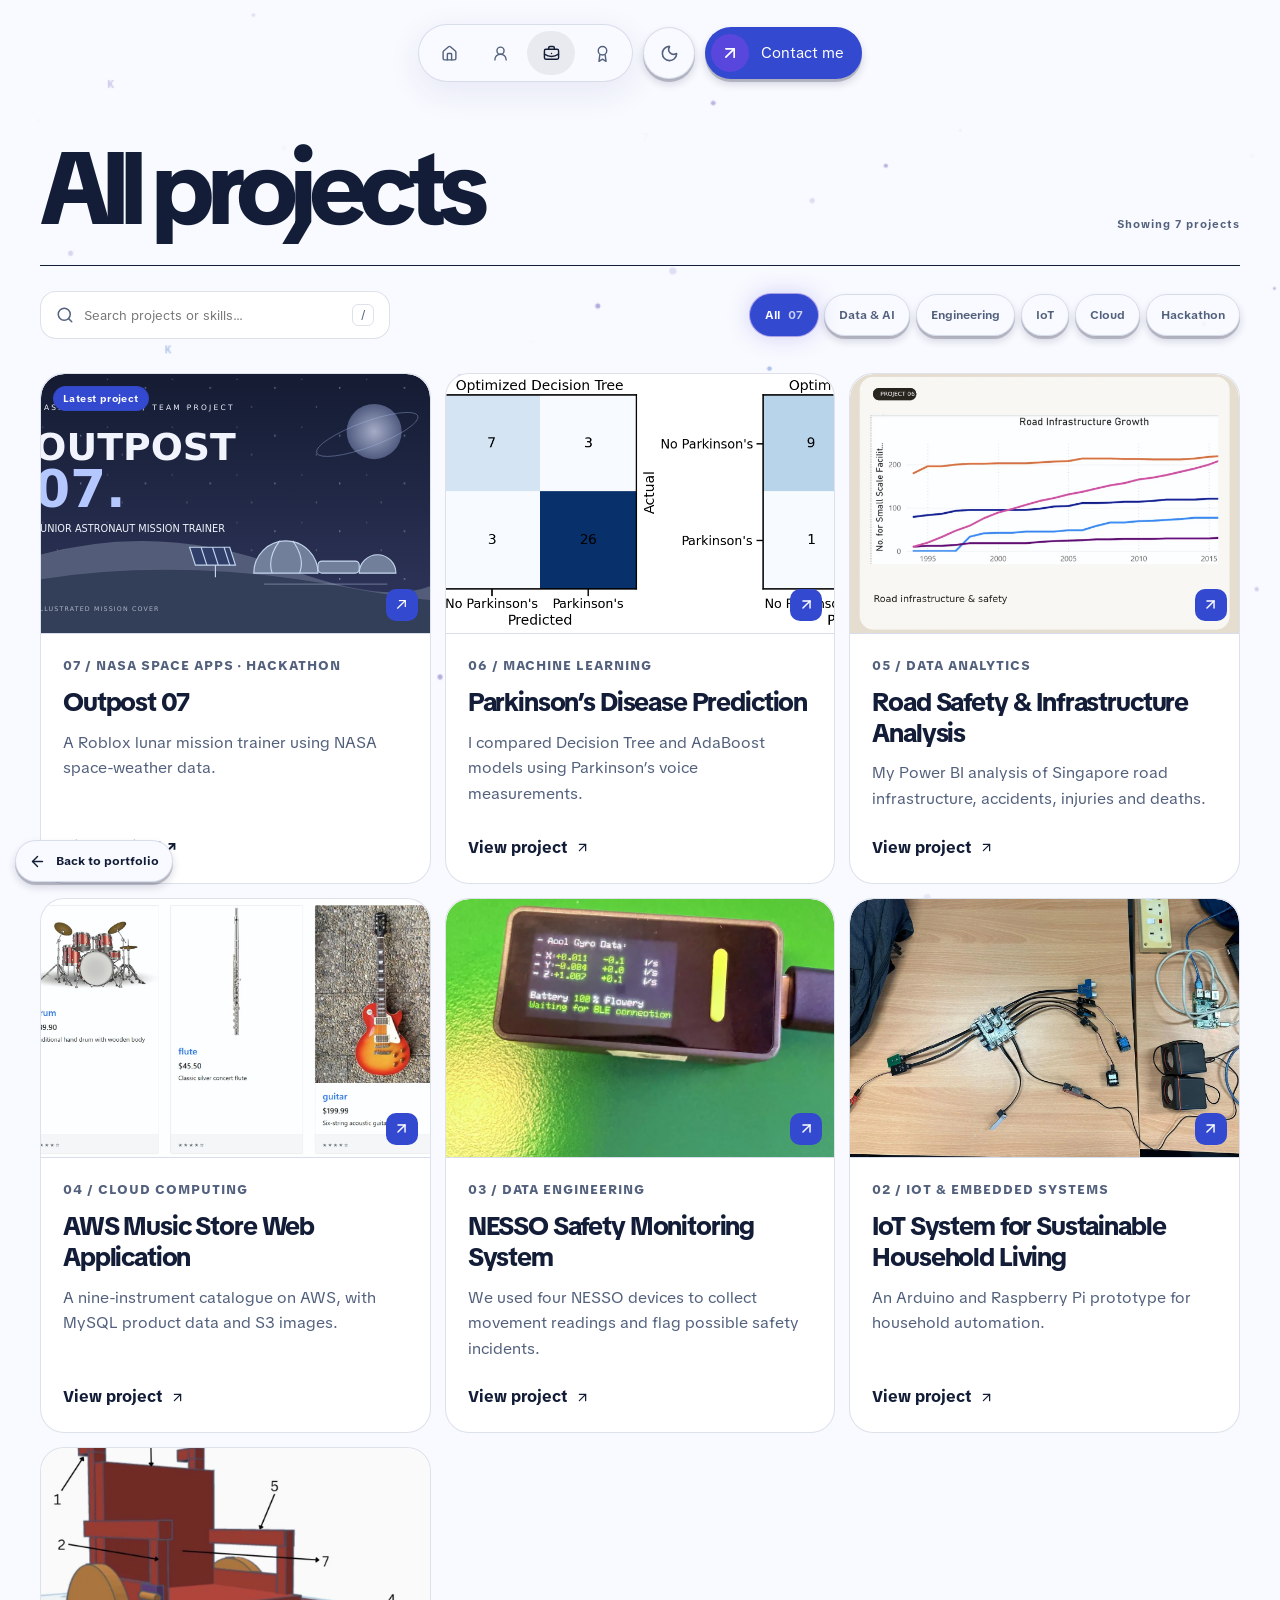
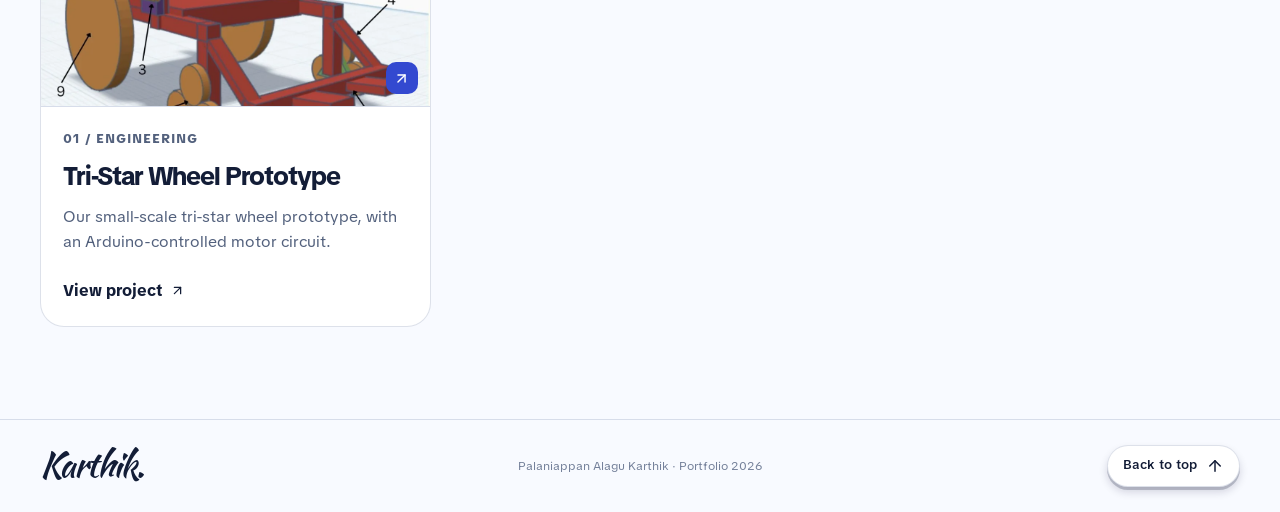
==== commit 399d60ae: "Add files via upload" ====
--- a/all-projects.html
+++ b/all-projects.html
@@ -28,16 +28,16 @@
 <meta content="Explore Karthik's projects in machine learning, data engineering, engineering, IoT and cloud computing. Search and filter the portfolio." name="description"/>
 <link href="assets/favicon.svg" rel="icon" type="image/svg+xml"/>
 <title>All Projects · Karthik Portfolio</title>
-<link href="shared-base.css" rel="stylesheet"/><link href="all-projects.bundle.css" rel="stylesheet"/>
-<link href="https://fonts.googleapis.com" rel="preconnect"/>
-<link crossorigin="" href="https://fonts.gstatic.com" rel="preconnect"/>
+<link href="https://fonts.googleapis.com" rel="preconnect"/><link crossorigin="" href="https://fonts.gstatic.com" rel="preconnect"/><link href="https://fonts.googleapis.com/css2?family=TikTok+Sans:wght@400;500;600;700&amp;display=swap" rel="stylesheet"/><link href="shared-base.css?v=9" rel="stylesheet"/><link href="all-projects.bundle.css?v=9" rel="stylesheet"/>
+
+
 <link href="https://fonts.googleapis.com/css2?family=Kaushan+Script&amp;display=swap" rel="stylesheet" media="print" onload="this.media='all'"/><noscript><link href="https://fonts.googleapis.com/css2?family=Kaushan+Script&amp;display=swap" rel="stylesheet"/></noscript>
-<script defer="" src="adaptive-performance.js"></script><script defer="" src="motion.js"></script>
-<script defer="" src="all-projects.bundle.js"></script>
-<link href="motion.css" rel="stylesheet">
-<link href="upgrade.css" rel="stylesheet"/>
-<script defer="" src="upgrade.js"></script>
-</link><link href="studio.css" rel="stylesheet"/><script defer="" src="studio.js"></script><link href="project-refinement.css" rel="stylesheet"/><script defer="" src="project-refinement.js"></script><meta content="All Projects · Karthik Portfolio" property="og:title"/><meta content="Explore Karthik's projects in machine learning, data engineering, engineering, IoT and cloud computing. Search and filter the portfolio." property="og:description"/><meta content="website" property="og:type"/><meta content="https://karthik-portfolio-8hzt.onrender.com/all-projects.html" property="og:url"/><meta content="https://karthik-portfolio-8hzt.onrender.com/assets/social-preview.png" property="og:image"/><meta content="1200" property="og:image:width"/><meta content="630" property="og:image:height"/><meta content="Karthik Portfolio · AI &amp; Data Engineering" property="og:image:alt"/><meta content="summary_large_image" name="twitter:card"/><meta content="All Projects · Karthik Portfolio" name="twitter:title"/><meta content="Explore Karthik's projects in machine learning, data engineering, engineering, IoT and cloud computing. Search and filter the portfolio." name="twitter:description"/><meta content="https://karthik-portfolio-8hzt.onrender.com/assets/social-preview.png" name="twitter:image"/><link rel="stylesheet" href="adaptive-performance.css"/></head>
+<script defer="" src="adaptive-performance.js?v=9"></script><script defer="" src="motion.js?v=9"></script>
+<script defer="" src="all-projects.bundle.js?v=9"></script>
+<link href="motion.css?v=9" rel="stylesheet">
+<link href="upgrade.css?v=9" rel="stylesheet"/>
+<script defer="" src="upgrade.js?v=9"></script>
+</link><link href="studio.css?v=9" rel="stylesheet"/><script defer="" src="studio.js?v=9"></script><link href="project-refinement.css?v=9" rel="stylesheet"/><script defer="" src="project-refinement.js?v=9"></script><meta content="All Projects · Karthik Portfolio" property="og:title"/><meta content="Explore Karthik's projects in machine learning, data engineering, engineering, IoT and cloud computing. Search and filter the portfolio." property="og:description"/><meta content="website" property="og:type"/><meta content="https://karthik-portfolio-8hzt.onrender.com/all-projects.html" property="og:url"/><meta content="https://karthik-portfolio-8hzt.onrender.com/assets/social-preview.png" property="og:image"/><meta content="1200" property="og:image:width"/><meta content="630" property="og:image:height"/><meta content="Karthik Portfolio · AI &amp; Data Engineering" property="og:image:alt"/><meta content="summary_large_image" name="twitter:card"/><meta content="All Projects · Karthik Portfolio" name="twitter:title"/><meta content="Explore Karthik's projects in machine learning, data engineering, engineering, IoT and cloud computing. Search and filter the portfolio." name="twitter:description"/><meta content="https://karthik-portfolio-8hzt.onrender.com/assets/social-preview.png" name="twitter:image"/><link rel="stylesheet" href="adaptive-performance.css?v=9"/></head>
 <body class="all-projects-page" data-ambient-dots="">
 <a class="skip" href="#all-projects-main">Skip to projects</a>
 <a aria-label="Back to portfolio projects" class="ap-back ap-back-fixed" href="index.html#projects"><iconify-icon aria-hidden="true" icon="lucide:arrow-left"></iconify-icon><span>Back to portfolio</span></a>
@@ -107,7 +107,7 @@
 <div aria-label="Project gallery" class="ap-scroll-region" role="region"><div class="ap-grid" id="ap-grid">
 <article class="ap-card" data-category="hackathon" data-project-number="07" data-search="outpost 07 nasa space apps hackathon roblox luau donki solar flare lunar mission team ctrl alt del"><a aria-label="Open project 07: Outpost 07" class="ap-card-link" href="outpost-07.html"><span class="ap-card-thumbnail"><img decoding="async" alt="Outpost 07 lunar base gameplay screenshot" data-outpost-photo="" height="552" loading="lazy" src="https://raw.githubusercontent.com/bigbobopenguin-abc/andrea-portfolio/main/static/images/outpost-07/outpost.jpg" width="1000"/><span class="project-card-pin">Latest project</span><span aria-hidden="true" class="ap-image-arrow">↗</span></span><span class="ap-card-content"><span class="ap-card-category">07 / NASA SPACE APPS · HACKATHON</span><strong class="ap-card-title">Outpost 07</strong><span class="ap-card-summary">A Roblox lunar mission trainer using NASA space-weather data.</span><span class="ap-card-cta">View project ↗</span></span></a></article><article class="ap-card" data-category="data" data-project-number="06" data-search="machine learning project parkinsons voice classification decision tree adaboost python scikit-learn sklearn pandas numpy matplotlib seaborn gridsearchcv cross validation f1 roc auc">
 <a aria-label="Open project 06: Parkinson’s Disease Prediction" class="ap-card-link" href="machine-learning.html">
-<span class="ap-card-thumbnail"><img decoding="async" alt="Confusion matrices from my Decision Tree and AdaBoost comparison" height="466" loading="eager" src="assets/ml-model-comparison.png" width="1160"/><span aria-hidden="true" class="ap-image-arrow"><iconify-icon icon="lucide:arrow-up-right"></iconify-icon></span></span>
+<span class="ap-card-thumbnail"><img decoding="async" alt="Confusion matrices from my Decision Tree and AdaBoost comparison" height="466" loading="eager" src="assets/ml-model-comparison.webp" width="1160"/><span aria-hidden="true" class="ap-image-arrow"><iconify-icon icon="lucide:arrow-up-right"></iconify-icon></span></span>
 <span class="ap-card-content"><span class="ap-card-category">06 / MACHINE LEARNING</span><strong class="ap-card-title">Parkinson’s Disease Prediction</strong><span class="ap-card-summary">I compared Decision Tree and AdaBoost models using Parkinson’s voice measurements.</span><span class="ap-card-cta">View project <iconify-icon aria-hidden="true" icon="lucide:arrow-up-right"></iconify-icon></span></span>
 </a>
 </article><article class="ap-card" data-category="data" data-project-number="05" data-search="road safety infrastructure analysis traffic accidents singapore injury death rates road condition accidents power bi python pandas charts data visualisation analytics traffic lights flyovers bridges 1994 2017 2006 2016">
@@ -132,7 +132,7 @@
 </a>
 </article><article class="ap-card" data-category="engineering" data-project-number="01" data-search="engineering engineering engineering exploration project our team explored a wheel design that helps wheelchairs climb curbs. 3d design arduino prototyping wheelchair caster tri-star design">
 <a aria-label="Open project 01: Tri-Star Wheel Prototype" class="ap-card-link" href="engineering-exploration.html">
-<span class="ap-card-thumbnail"><img decoding="async" alt="Original 3D wheelchair design with tri-star wheels" height="420" loading="lazy" src="assets/project-engineering.jpg" width="600"/><span aria-hidden="true" class="ap-image-arrow"><iconify-icon icon="lucide:arrow-up-right"></iconify-icon></span></span>
+<span class="ap-card-thumbnail"><img decoding="async" alt="Original 3D wheelchair design with tri-star wheels" height="420" loading="lazy" src="assets/project-engineering.webp" width="600"/><span aria-hidden="true" class="ap-image-arrow"><iconify-icon icon="lucide:arrow-up-right"></iconify-icon></span></span>
 <span class="ap-card-content"><span class="ap-card-category">01 / ENGINEERING</span><strong class="ap-card-title">Tri-Star Wheel Prototype</strong><span class="ap-card-summary">Our small-scale tri-star wheel prototype, with an Arduino-controlled motor circuit.</span><span class="ap-card-cta">View project <iconify-icon aria-hidden="true" icon="lucide:arrow-up-right"></iconify-icon></span></span>
 </a>
 </article></div></div>
--- a/shared-base.css
+++ b/shared-base.css
@@ -1,1696 +1,44 @@
-/* START styles/shared/fonts.css */
-@import url('https://fonts.googleapis.com/css2?family=TikTok+Sans:wght@400;500;600;700&display=swap');
-
-/* END styles/shared/fonts.css */
-/* START styles/shared/style.css */
-/* Small local reset replaces the design canvas utility runtime. */
-html{line-height:1.5;-webkit-text-size-adjust:100%;tab-size:4}body,figure{margin:0}button,input{font-family:inherit;font-size:100%;line-height:inherit;margin:0;padding:0}button{background:transparent;text-transform:none}h1,h2,h3{font-size:inherit;font-weight:inherit}.min-h-screen{min-height:100vh}.relative{position:relative}.font-medium{font-weight:500}img{vertical-align:middle}iconify-icon svg{display:block;width:1em;height:1em;overflow:visible}
-
-:root{--bg:#e8dfd2;--fg:#302a24;--muted:#75685c;--faint:#85786a;--line:rgba(77,58,39,.13);--glass:rgba(231,221,207,.78);--surface:#ded2c1;--inverted:#372e26;--on-inverted:#f4ecdf;--ease:cubic-bezier(.22,1,.36,1);color-scheme:light}
-:root[data-theme=dark]{--bg:#211c18;--fg:#f0e5d6;--muted:#b8a998;--faint:#968675;--line:rgba(235,218,192,.12);--glass:rgba(55,45,37,.75);--surface:#302820;--inverted:#e9dcc8;--on-inverted:#302820;color-scheme:dark}
-*{box-sizing:border-box}html{scroll-behavior:smooth}body{margin:0;font-family:'TikTok Sans',system-ui,sans-serif;background:var(--bg);color:var(--fg);transition:background-color .4s,color .4s}button,input{font:inherit}button,a{-webkit-tap-highlight-color:transparent}button{color:inherit;cursor:pointer}a{color:inherit;text-decoration:none}button:focus-visible,a:focus-visible,input:focus-visible{outline:2px solid var(--fg);outline-offset:5px}button{border:0}iconify-icon{display:inline-block;flex-shrink:0;vertical-align:middle}img{display:block;max-width:100%}h1,h2,h3,p{margin:0}h1,h2,h3{letter-spacing:-.04em;line-height:1.15}p{line-height:1.6}.frame{max-width:1200px;margin:auto;width:calc(100% - 80px)}.subtle{color:var(--muted)}.sr-only{position:absolute;width:1px;height:1px;padding:0;margin:-1px;overflow:hidden;clip:rect(0,0,0,0);white-space:nowrap;border:0}.skip{position:fixed;top:-60px;left:16px;background:var(--inverted);color:var(--on-inverted);padding:10px 18px;z-index:100}.skip:focus{top:15px}
-.floating-header{position:fixed;z-index:40;top:24px;left:50%;transform:translateX(-50%);display:flex;align-items:center;gap:8px;max-width:calc(100% - 24px)}.glass{background:var(--glass);border:1px solid rgba(150,150,150,.25);backdrop-filter:none;-webkit-backdrop-filter:none;box-shadow:none}.dock{padding:5px;border-radius:32px;display:flex;align-items:center}.nav-item{display:flex;align-items:center;justify-content:center;gap:8px;width:46px;height:40px;color:var(--muted);border-radius:23px;transition:width .55s var(--ease),background .3s,color .3s;overflow:hidden;white-space:nowrap;font-size:14px}.nav-item iconify-icon{font-size:17px}.nav-item .nav-label{max-width:0;opacity:0;transition:max-width .55s var(--ease),opacity .25s;overflow:hidden;margin-left:-8px}.dock:hover .nav-item,.dock:focus-within .nav-item{width:100px}.dock:hover .nav-label,.dock:focus-within .nav-label{max-width:90px;opacity:1;margin-left:0}.nav-item[aria-current=page]{color:var(--fg);background:rgba(130,130,130,.13)}.nav-item:hover{color:var(--fg);background:rgba(130,130,130,.17)}.theme-toggle{width:52px;height:52px;border-radius:50%;display:grid;place-items:center;font-size:19px;color:var(--muted)}.theme-toggle:hover{color:var(--fg)}.contact-pill{height:52px;padding:6px 18px 6px 6px;background:var(--inverted);color:var(--on-inverted);border-radius:30px;font-size:15px;display:flex;align-items:center;gap:12px;white-space:nowrap;transition:transform .4s var(--ease),box-shadow .4s}.contact-pill:hover{transform:translateY(-2px);box-shadow:none}.contact-pill .disc{width:38px;height:38px;border-radius:50%;display:grid;place-items:center;background:var(--on-inverted);color:var(--inverted);font-size:20px}.contact-pill .disc iconify-icon{transition:transform .45s var(--ease)}
-.view[hidden]{display:none!important}.hero{position:relative;isolation:isolate;min-height:min(860px,100svh);padding:150px 0 75px;display:flex;align-items:center;overflow:hidden}.hero:before{content:"";position:absolute;inset:0;background:radial-gradient(ellipse at 50% 0%,rgba(120,120,120,.065),transparent 65%);pointer-events:none;z-index:-1}.hero:after{content:"";position:absolute;left:20%;right:20%;height:65px;bottom:-52px;background:var(--muted);opacity:.11;filter:none;border-radius:50%}.particles{position:absolute;inset:0;z-index:-1;pointer-events:none;opacity:.7}.hero-grid{position:relative;display:grid;grid-template-columns:1fr 1.05fr 1fr;gap:45px;align-items:center;width:100%}.role-heading{font-size:clamp(30px,3.3vw,43px);font-weight:600;min-height:150px;max-width:350px;line-height:1.08;letter-spacing:-.04em;display:flex;align-items:center}.hero-actions{display:flex;align-items:center;gap:12px;margin-top:22px;flex-wrap:wrap}.pill-link{position:relative;display:inline-flex;align-items:center;justify-content:center;gap:10px;border:1px solid var(--line);border-radius:28px;min-height:46px;padding:10px 22px;font-size:14px;font-weight:500;transition:background .4s,border-color .4s,transform .45s var(--ease);overflow:hidden}.pill-link:before{content:"";position:absolute;inset:-1px;border:1px solid transparent;border-radius:inherit;pointer-events:none}.pill-link:hover{border-color:var(--muted);background:rgba(130,130,130,.07);transform:translateY(-2px)}.pill-link.emphasis{border-color:rgba(160,160,160,.55);box-shadow:none}.pill-link iconify-icon{font-size:17px;transition:transform .4s var(--ease)}.portrait-frame{position:relative;width:100%;max-width:340px;margin:auto;border-radius:36px;overflow:hidden;border:1px solid var(--line);background:var(--surface);box-shadow:none}.portrait-frame img{width:100%;height:auto;object-fit:contain;filter:none}.intro{max-width:315px;margin-left:auto}.intro-item+.intro-item{margin-top:24px}.intro-button{font-size:18px;font-weight:400;background:none;text-align:left;padding:0;width:100%;color:var(--muted);line-height:1.5;transition:color .35s}.intro-button[aria-expanded=true]{color:var(--fg)}.intro-button:hover{color:var(--fg)}.intro-panel{display:grid;grid-template-rows:0fr;opacity:0;transition:grid-template-rows .55s var(--ease),opacity .4s}.intro-panel[data-open=true]{grid-template-rows:1fr;opacity:1}.intro-panel>div{overflow:hidden}.intro-panel p{padding-top:12px;color:var(--muted);font-size:17px;line-height:1.6}.home-note{display:flex;justify-content:space-between;align-items:center;padding:30px 0;font-size:12px;color:var(--faint);border-bottom:1px solid var(--line)}
-.page-rails{border-left:1px solid var(--line);border-right:1px solid var(--line)}.about-prompt{padding:155px 41px 65px;min-height:590px;display:flex;flex-direction:column;justify-content:space-between;gap:60px}.about-prompt h1{font-size:32px;font-weight:500}.question-wrap{width:min(670px,100%);margin:auto}.question-form{border:1px solid rgba(150,150,150,.45);border-radius:28px;min-height:150px;padding:20px 19px 15px;background:linear-gradient(150deg,rgba(128,128,128,.08),rgba(128,128,128,.025));box-shadow:none}.question-form input{display:block;border:0;border-radius:4px;background:none;width:100%;font-size:15px;line-height:1.5;color:var(--fg);padding:0 0 20px;min-height:50px}.question-form input::placeholder{color:var(--muted)}.question-form input:focus-visible{outline-offset:3px}.prompt-bottom{display:flex;justify-content:space-between;align-items:center;position:relative}.round-button{width:35px;height:35px;display:grid;place-items:center;border-radius:50%;background:rgba(140,140,140,.09);font-size:18px;color:var(--muted);transition:color .3s,box-shadow .3s}.round-button:hover{color:var(--fg);box-shadow:none}.send-button{border:1px solid rgba(180,180,180,.4);box-shadow:none}.prompt-footnote{color:var(--faint);font-size:11px;text-align:center;margin-top:13px}.suggestions{display:flex;flex-wrap:wrap;gap:8px;margin-top:14px}.suggestions[hidden]{display:none}.suggestions button{font-size:12px;background:var(--surface);border:1px solid var(--line);border-radius:20px;padding:7px 13px;text-align:left;color:var(--muted)}.suggestions button:hover{color:var(--fg)}.answer{font-size:15px;color:var(--muted);line-height:1.6;margin-top:20px;padding:18px;border-left:1px solid var(--muted)}.answer:empty{display:none}.biography{padding:75px 41px 90px}.section-label{font-size:22px;color:var(--muted);margin-bottom:24px}.biography h2{font-size:32px;font-weight:500;margin-bottom:20px;max-width:850px}.biography p{font-size:17px;color:var(--muted);max-width:950px}.biography p+p{margin-top:14px}.journey{padding:25px 41px 75px}.journey h2,.tools h2{font-size:28px;font-weight:500;margin-bottom:35px}.journey-row{border-top:1px solid var(--line);border-bottom:1px solid var(--line);padding:24px 0;display:grid;grid-template-columns:1fr 1fr auto;gap:20px;font-size:16px}.journey-row span{color:var(--muted)}.journey-row small{font-size:12px;color:var(--faint);align-self:center}.tools{padding:0 41px 100px}.tool-list{display:flex;flex-wrap:wrap;gap:16px}.tool-chip{border:1px solid var(--line);border-radius:22px;padding:12px 20px;background:var(--surface);font-size:14px;color:var(--muted)}
-.placeholder,.contact-view{min-height:calc(100svh - 30px);display:flex;flex-direction:column;justify-content:center;align-items:center;text-align:center;padding:150px 40px 100px;gap:25px}.placeholder h1{font-size:48px;font-weight:500}.placeholder p{color:var(--muted);font-size:17px}.placeholder-icon{font-size:32px;color:var(--faint)}.contact-view h2{font-size:clamp(42px,5.5vw,70px);font-weight:500;letter-spacing:-.045em}.contact-view>p{color:var(--muted);font-size:17px;max-width:450px}.contact-email-row{display:flex;gap:15px;align-items:center;margin-top:12px;flex-wrap:wrap;justify-content:center}.email-link{font-size:clamp(18px,3vw,32px);letter-spacing:-.025em;border-bottom:1px solid var(--line);padding-bottom:5px;overflow-wrap:anywhere}.email-link:hover{border-color:var(--fg)}.copy-button{height:42px;min-width:42px;padding:8px;border:1px solid var(--line);border-radius:50%;background:var(--surface);font-size:18px;display:grid;place-items:center}.copy-status{font-size:12px;color:var(--muted);min-height:20px}.contact-secondary{display:inline-flex;align-items:center;gap:10px;color:var(--muted);font-size:15px}.contact-secondary:hover{color:var(--fg)}
-.site-footer{overflow:hidden;border-top:1px solid var(--line);padding-top:70px}.footer-top{display:flex;justify-content:space-between;align-items:start;gap:40px}.footer-signature{font-size:22px;font-weight:600;letter-spacing:-.05em}.footer-columns{display:flex;gap:70px}.footer-column{min-width:115px;font-size:15px}.footer-column p{color:var(--muted);margin-bottom:20px}.footer-column a{display:block;border-bottom:1px solid var(--line);padding:6px 0;color:var(--muted);transition:color .3s}.footer-column a:hover{color:var(--fg)}.footer-credit{color:var(--faint);font-size:12px;text-align:center;padding:45px 20px 25px}.footer-big{font-size:clamp(80px,19.8vw,290px);font-weight:700;line-height:.80;letter-spacing:-.08em;text-align:center;opacity:.045;user-select:none;pointer-events:none;margin:20px 0 -5px}.reveal{animation:reveal-in .75s var(--ease) both}@keyframes reveal-in{from{opacity:0;transform:translateY(18px);filter:none}to{opacity:1;transform:translateY(0);filter:none}}::view-transition-old(root){animation:old-view .25s ease both}::view-transition-new(root){animation:new-view .6s var(--ease) both}@keyframes old-view{to{opacity:0;filter:none}}@keyframes new-view{from{opacity:0;transform:translateY(12px);filter:none}to{opacity:1;transform:translateY(0);filter:none}}
-@media(max-width:1050px){.hero-grid{gap:25px;grid-template-columns:1fr 1fr 1fr}.hero-actions{gap:8px}.pill-link{padding:10px 15px;font-size:12px}.intro-panel p{font-size:15px}.intro-button{font-size:16px}.portrait-frame{border-radius:28px}.hero{min-height:760px}.role-heading{font-size:34px}}
-@media(max-width:760px){.frame{width:calc(100% - 32px)}.floating-header{top:16px;gap:6px}.dock{padding:4px}.nav-item{width:39px;height:36px}.nav-item iconify-icon{font-size:17px}.dock:hover .nav-item,.dock:focus-within .nav-item{width:39px}.dock:hover .nav-label,.dock:focus-within .nav-label{max-width:0;opacity:0;margin-left:-8px}.theme-toggle{width:46px;height:46px;font-size:18px}.contact-pill{height:46px;padding:8px 14px;gap:0;font-size:12px}.contact-pill .disc{display:none}.hero{min-height:0;padding:145px 0 60px}.hero-grid{grid-template-columns:1fr;gap:38px;text-align:center}.hero-copy{max-width:400px;margin:auto}.role-heading{font-size:39px;min-height:110px;max-width:340px;justify-content:center}.hero-actions{justify-content:center;margin-top:20px}.pill-link{font-size:13px;padding:10px 20px}.portrait-frame{width:min(295px,85%);border-radius:30px}.intro{max-width:390px;width:100%;margin:auto;text-align:left;padding:0 15px}.intro-item+.intro-item{margin-top:22px}.intro-button{font-size:18px}.intro-panel p{font-size:16px}.home-note{gap:20px;font-size:10px;padding-inline:10px}.about-prompt{padding:135px 20px 55px;min-height:520px;gap:70px}.about-prompt h1{font-size:30px}.question-form{border-radius:24px;padding:18px 15px 14px}.biography{padding:55px 20px}.section-label{font-size:19px}.biography h2{font-size:28px}.biography p{font-size:16px}.journey{padding:20px 20px 55px}.journey-row{grid-template-columns:1fr;gap:5px;font-size:16px}.tools{padding:0 20px 60px}.tool-list{gap:10px}.tool-chip{padding:9px 15px;font-size:13px}.placeholder,.contact-view{padding:140px 25px 90px;min-height:680px}.placeholder h1{font-size:40px}.placeholder p,.contact-view>p{font-size:16px}.contact-view h2{font-size:48px}.email-link{font-size:22px}.contact-email-row{gap:14px}.site-footer{padding-top:45px}.footer-top{padding-inline:12px;flex-direction:column;gap:35px}.footer-columns{width:100%;justify-content:space-between;gap:30px}.footer-column{min-width:100px;font-size:14px}.footer-credit{padding:35px 10px 15px;font-size:11px}.footer-big{font-size:20vw}}
-@media(max-width:360px){.nav-item,.dock:hover .nav-item,.dock:focus-within .nav-item{width:34px}.theme-toggle{width:43px;height:43px}.contact-pill{height:43px;padding:8px 11px}.floating-header{gap:5px}.role-heading{font-size:35px}.email-link{font-size:19px}.copy-button{width:38px;height:38px}.hero-actions{gap:8px}}
-@media(prefers-reduced-motion:reduce){html{scroll-behavior:auto}*,*:before,*:after{animation:none!important;transition:none!important}.particles{display:none}::view-transition-group(*),::view-transition-old(*),::view-transition-new(*){animation:none!important}}
-
-.photo-comparison{width:100%;max-width:340px;margin:auto}.photo-comparison .portrait-frame{width:100%;aspect-ratio:3/4;box-shadow:none}.photo-comparison .portrait-frame img{width:100%;height:100%;object-fit:contain}.photo-picker{display:flex;justify-content:center;gap:5px;margin-top:18px}.photo-picker button{padding:8px 13px;border-radius:20px;background:transparent;border:1px solid transparent;color:var(--muted);font-size:12px;line-height:1.4;transition:background .25s,color .25s,border-color .25s}.photo-picker button:hover{border-color:var(--line)}.photo-picker button[aria-pressed=true]{background:var(--inverted);color:var(--on-inverted);border-color:var(--inverted)}.photo-picker button:disabled{opacity:.6}.particles{opacity:.3}.hero:before{background:radial-gradient(ellipse at 50% 0%,rgba(146,116,78,.07),transparent 65%)}.glass{border-color:var(--line);box-shadow:none}.question-form{border-color:rgba(130,105,76,.3);background:linear-gradient(150deg,rgba(255,248,235,.25),rgba(177,147,108,.035));box-shadow:none}.footer-big{opacity:.055}@media(max-width:760px){.photo-comparison{width:min(295px,85%)}.photo-comparison .portrait-frame{width:100%}.photo-picker{gap:3px}.photo-picker button{padding:9px 11px}}
-
-
-/* Compact editorial rhythm: space follows the content instead of filling screens. */
-.hero{min-height:0;padding-top:128px;padding-bottom:42px}.hero-grid{gap:36px}.role-heading{min-height:125px}.home-note{padding-block:20px}.about-prompt{min-height:0;padding:128px 41px 34px;gap:28px}.question-wrap{margin:0 auto}.question-form{min-height:130px}.biography{padding:34px 41px 38px}.section-label{margin-bottom:18px}.biography h2{margin-bottom:17px}.journey{padding:12px 41px 38px}.journey h2,.tools h2{margin-bottom:22px}.journey-row{padding-block:20px}.tools{padding:0 41px 45px}.placeholder,.contact-view{min-height:0;padding:135px 40px 65px;gap:20px}.site-footer{padding-top:35px}.footer-credit{padding:25px 20px 25px}.footer-big{display:none}.footer-columns{gap:55px}.footer-column p{margin-bottom:12px}
-@media(max-width:1050px){.hero{min-height:0}.hero-grid{gap:24px}}
-@media(max-width:760px){.hero{padding:112px 0 30px}.hero-grid{gap:26px}.role-heading{min-height:100px}.hero-actions{margin-top:14px}.home-note{padding-block:17px}.about-prompt{padding:115px 20px 26px;min-height:0;gap:25px}.biography{padding:28px 20px 30px}.journey{padding:10px 20px 32px}.tools{padding:0 20px 35px}.placeholder,.contact-view{min-height:0;padding:120px 20px 45px;gap:20px}.site-footer{padding-top:28px}.footer-top{gap:24px}.footer-columns{gap:30px}.footer-credit{padding:23px 10px 22px}.contact-email-row{margin-top:0}.contact-view .copy-status{min-height:0}.copy-status:empty{display:none}}
-
-
-/* Keep navigation hit areas stationary when revealing labels. */
-.dock:hover .nav-item,.dock:focus-within .nav-item{width:46px}.nav-item{position:relative;overflow:visible}.nav-item .nav-label{position:absolute;top:calc(100% + 12px);left:50%;max-width:none!important;margin-left:0!important;transform:translate(-50%,-3px);padding:5px 10px;border-radius:12px;background:var(--surface);border:1px solid var(--line);font-size:11px;box-shadow:none;pointer-events:none;transition:opacity .2s,transform .2s;opacity:0}.dock:hover .nav-label,.dock:focus-within .nav-label{opacity:0}.nav-item:hover .nav-label,.nav-item:focus-visible .nav-label{opacity:1;transform:translate(-50%,0)}@media(max-width:760px){.dock:hover .nav-item,.dock:focus-within .nav-item{width:39px}.nav-item .nav-label{display:none}}@media(max-width:360px){.dock:hover .nav-item,.dock:focus-within .nav-item{width:34px}}::view-transition{pointer-events:none}
-
-/* The reference is a continuous portfolio: one strong opening, then real sections. */
-html{scroll-padding-top:88px}.view{display:block}.hero{min-height:100svh;padding:118px 0 42px}.hero-grid{grid-template-columns:1.05fr 1.15fr .9fr;gap:42px}.role-heading{font-size:clamp(38px,3.9vw,54px);min-height:190px;line-height:1.04}.role-character{display:inline-block}.photo-comparison{max-width:385px}.photo-comparison .portrait-frame{aspect-ratio:3/4;max-width:none;will-change:transform;transform-style:preserve-3d}.photo-picker{position:relative}.hero:before{background:radial-gradient(ellipse at var(--pointer-x,70%) var(--pointer-y,20%),rgba(170,140,100,.16),transparent 65%);transition:background .4s}.hero-actions{margin-top:26px}.home-note{padding-block:18px}.intro-panel p{font-size:17px}.intro-button{font-size:18px}.page-rails{border-top:1px solid var(--line)}.about-prompt{padding-top:60px}.hold-link{min-width:120px;background:linear-gradient(to right,rgba(130,100,65,.18) var(--hold,0%),transparent var(--hold,0%))}.hold-text{position:relative;z-index:1}.pill-link:before,.contact-pill:before{background:radial-gradient(100px circle at var(--hover-x,50%) var(--hover-y,50%),rgba(180,150,110,.17),transparent);opacity:0;transition:opacity .3s}.pill-link:hover:before,.contact-pill:hover:before{opacity:1}.nav-item iconify-icon{transition:transform .5s var(--ease)}
-.project-area{padding:55px 41px 65px;border:1px solid var(--line);border-bottom:0}.project-heading{display:flex;align-items:end;justify-content:space-between;gap:20px;margin-bottom:30px}.project-heading h2{font-size:34px;font-weight:500}.project-heading p{font-size:15px;color:var(--muted)}.own-projects{display:grid;grid-template-columns:repeat(3,1fr);gap:22px}.project-card{border-radius:24px;background:rgba(255,248,234,.15);border:1px solid var(--line);overflow:hidden;display:block;transition:transform .6s var(--ease),box-shadow .6s}.project-card:hover{transform:translateY(-6px);box-shadow:none}.project-cover{aspect-ratio:4/3;overflow:hidden;background:var(--surface)}.project-cover img{width:100%;height:100%;object-fit:cover;transition:transform 1.2s var(--ease)}.project-card:hover .project-cover img{transform:scale(1.055)}.project-card-copy{padding:22px}.project-category{font-size:10px;text-transform:uppercase;letter-spacing:.1em;color:var(--muted)}.project-card h3{font-size:24px;font-weight:500;margin:12px 0 14px}.project-card-copy>p{font-size:13px;color:var(--muted);line-height:1.7}.project-open{display:flex;justify-content:space-between;font-size:12px;margin-top:22px;align-items:center}.project-open iconify-icon{font-size:18px;transition:transform .5s var(--ease)}.project-card:hover .project-open iconify-icon{transform:translate(3px,-3px)}.contact-view{padding-top:65px;padding-bottom:65px}.contact-view h2{font-size:48px}.scroll-reveal{opacity:0;transform:translateY(25px);filter:none;transition:opacity .9s var(--ease),transform 1s var(--ease),filter .9s}.scroll-reveal.in-view{opacity:1;transform:translateY(0);filter:none}
-.project-detail[hidden]{display:none}.detail-shell{max-width:1020px;padding-top:125px;padding-bottom:50px}.detail-back{display:inline-flex;align-items:center;gap:10px;font-size:13px;color:var(--muted);padding-block:10px}.detail-header{padding-block:30px}.detail-header h1{font-size:clamp(38px,5.5vw,68px);font-weight:500;max-width:850px;margin:18px 0 22px}.detail-header>p:last-child{max-width:650px;font-size:18px;color:var(--muted)}.detail-cover{margin:0;background:var(--surface);border-radius:28px;overflow:hidden}.detail-cover img{width:100%;max-height:560px;object-fit:contain;display:block}.detail-placeholder{padding:45px 0;max-width:700px}.detail-placeholder h2{font-size:28px;font-weight:500;margin-bottom:18px}.detail-placeholder p{font-size:16px;color:var(--muted);margin-bottom:23px}.detail-next{border-top:1px solid var(--line);padding-block:25px;display:flex;align-items:center;justify-content:space-between;gap:30px}.detail-next small{display:block;font-size:11px;color:var(--muted);margin-bottom:8px}.detail-next strong{font-size:25px;line-height:1.3;font-weight:500}.detail-next>iconify-icon{font-size:30px}.site-footer{padding-top:35px}.footer-big{display:none}::view-transition{pointer-events:none}::view-transition-group(project-cover){animation-duration:.75s;animation-timing-function:cubic-bezier(.22,1,.36,1)}
-@media(max-width:1050px){.hero-grid{gap:25px}.role-heading{font-size:38px}.photo-comparison{max-width:330px}.intro-panel p{font-size:15px}.intro-button{font-size:16px}.project-card-copy{padding:18px}.project-card h3{font-size:22px}}
-@media(max-width:760px){.hero{min-height:0;padding:118px 0 35px}.hero-grid{grid-template-columns:1fr;gap:28px}.role-heading{font-size:42px;min-height:135px}.photo-comparison{width:min(330px,88%);max-width:330px}.hero-actions{margin-top:12px}.intro{max-width:420px}.intro-button{font-size:18px}.intro-panel p{font-size:16px}.about-prompt{padding-top:40px}.project-area{padding:35px 20px 40px}.project-heading{display:block;margin-bottom:24px}.project-heading p{margin-top:12px;font-size:14px}.own-projects{grid-template-columns:1fr;gap:22px}.project-cover{aspect-ratio:16/10}.project-card h3{font-size:26px}.project-card-copy{padding:23px}.contact-view{padding-top:42px;padding-bottom:45px}.contact-view h2{font-size:42px}.detail-shell{padding-top:105px}.detail-header{padding-block:20px 25px}.detail-header h1{font-size:42px}.detail-header>p:last-child{font-size:16px}.detail-cover{border-radius:20px}.detail-placeholder{padding-block:30px}.detail-placeholder h2{font-size:26px}.detail-next strong{font-size:22px}}
-@media(prefers-reduced-motion:reduce){.scroll-reveal{opacity:1;transform:none;filter:none}.portrait-frame{transform:none!important}}
-
-/* Opening screen occupies the viewport; the Q&A lives in a small floating panel. */
-.hero{height:100svh;min-height:100svh;padding:106px 0 28px}.hero>.frame{height:100%;display:flex;align-items:center}.hero-grid{grid-template-columns:1.05fr 1.15fr .9fr;gap:38px}.role-heading{font-size:clamp(42px,4.4vw,62px);min-height:210px;max-width:390px}.photo-comparison{width:min(100%,calc((100svh - 195px)*.75));max-width:440px}.photo-comparison .portrait-frame{max-width:none}.photo-picker{margin-top:15px}.intro-panel p{font-size:18px}.intro-button{font-size:19px}.home-note{padding-block:16px}.biography{padding-top:55px}.chat-launcher{position:fixed;right:26px;bottom:24px;width:53px;height:53px;border:1px solid var(--line);border-radius:50%;background:var(--inverted);color:var(--on-inverted);display:grid;place-items:center;font-size:23px;z-index:60;box-shadow:none;transition:transform .4s var(--ease),box-shadow .4s}.chat-launcher:hover{transform:translateY(-3px);box-shadow:none}.chat-hover-label{position:absolute;right:65px;font-size:12px;white-space:nowrap;background:var(--glass);color:var(--fg);border:1px solid var(--line);padding:7px 13px;border-radius:20px;opacity:0;transform:translateX(5px);transition:opacity .2s,transform .3s;pointer-events:none;backdrop-filter:none}.chat-launcher:hover .chat-hover-label,.chat-launcher:focus-visible .chat-hover-label{opacity:1;transform:translateX(0)}.chat-panel[hidden]{display:none}.chat-panel{position:fixed;right:26px;bottom:90px;width:min(365px,calc(100vw - 32px));max-height:calc(100svh - 122px);overflow:auto;padding:22px;background:var(--bg);color:var(--fg);border:1px solid var(--line);border-radius:26px;box-shadow:none;z-index:60;animation:chat-pop .4s var(--ease)}.chat-header{display:flex;justify-content:space-between;align-items:start;gap:20px;margin-bottom:22px}.chat-header h2{font-size:19px;font-weight:500}.chat-header p{font-size:12px;color:var(--muted);margin-top:7px}.chat-panel .question-wrap{width:100%;margin:0}.chat-panel .question-form{min-height:126px;border-radius:19px;padding:15px 13px 12px;box-shadow:none}.chat-panel .question-form input{font-size:14px}.chat-panel .answer{padding:13px;font-size:14px;margin-top:17px}.chat-panel .prompt-footnote{font-size:10px;margin-top:12px}.chat-panel .suggestions{gap:6px}.chat-panel .suggestions button{font-size:11px;padding:7px 10px}.chat-panel .round-button{flex-shrink:0}@keyframes chat-pop{from{opacity:0;transform:translateY(12px) scale(.97)}to{opacity:1;transform:translateY(0) scale(1)}}
-@media(max-width:1050px){.hero-grid{gap:25px}.role-heading{font-size:41px}.intro-button{font-size:16px}.intro-panel p{font-size:15px}}
-@media(max-width:760px){.hero{height:auto;min-height:100svh;padding:112px 0 30px}.hero>.frame{height:auto;display:block}.hero-grid{grid-template-columns:1fr;gap:25px}.role-heading{font-size:43px;min-height:135px}.photo-comparison{width:min(310px,85%);max-width:310px}.intro-button{font-size:18px}.intro-panel p{font-size:16px}.biography{padding-top:35px}.chat-launcher{right:18px;bottom:18px;width:50px;height:50px}.chat-panel{right:16px;bottom:80px;padding:19px}.chat-hover-label{display:none}}
-@media(prefers-reduced-motion:reduce){.chat-panel{animation:none}}
-.role-word{display:inline-block;white-space:nowrap}
-/* Final Home sizing: a larger Campus portrait and stronger opening typography. */
-.hero{padding:94px 0 20px}
-.hero>.frame{max-width:1480px;width:calc(100% - 64px)}
-.hero-grid{grid-template-columns:minmax(0,1.1fr) minmax(0,1.22fr) minmax(0,.85fr);gap:28px}
-.hero-copy{min-width:0}
-.role-heading{font-size:clamp(48px,5.1vw,78px);max-width:none;min-height:270px;line-height:1.02;letter-spacing:-.05em}
-.photo-comparison{width:min(100%,calc((100svh - 114px)*.75));max-width:580px}
-.photo-comparison .portrait-frame{width:100%;aspect-ratio:3/4;border-radius:34px}
-.photo-comparison .portrait-frame img{object-fit:contain}
-.hero-actions{gap:10px;margin-top:25px}
-.hero-actions .pill-link{font-size:15px;padding:13px 20px;min-height:50px}
-.intro{max-width:350px}
-.intro-button{font-size:22px;line-height:1.35}
-.intro-panel p{font-size:20px;line-height:1.55;padding-top:16px}
-.intro-item+.intro-item{margin-top:28px}
-@media(min-width:761px) and (max-width:1100px){
-.hero>.frame{width:calc(100% - 40px)}
-.hero-grid{gap:20px;grid-template-columns:minmax(0,1.1fr) minmax(0,1.2fr) minmax(0,.85fr)}
-.role-heading{font-size:clamp(36px,4.7vw,52px);min-height:230px}
-.intro-button{font-size:18px}.intro-panel p{font-size:16px}
-.hero-actions .pill-link{font-size:13px;padding:10px 14px}
-}
-@media(max-width:760px){
-.hero{height:auto;min-height:100svh;padding:102px 0 32px}
-.hero>.frame{width:calc(100% - 36px);height:auto;display:block}
-.hero-grid{grid-template-columns:minmax(0,1fr);gap:30px}
-.hero-copy{width:100%;max-width:480px}
-.role-heading{font-size:clamp(42px,12.8vw,66px);min-height:155px;max-width:none;justify-content:center;line-height:1.04}
-.hero-actions{margin-top:18px}.hero-actions .pill-link{font-size:14px;padding:12px 21px}
-.photo-comparison{width:100%;max-width:390px}
-.intro{width:100%;max-width:440px;padding:0 4px}
-.intro-button{font-size:21px}.intro-panel p{font-size:18px}
-.intro-item+.intro-item{margin-top:23px}
-}
-@media(min-width:761px) and (max-height:600px){.hero{height:auto;min-height:100svh}.photo-comparison{width:100%;max-width:330px}.role-heading{font-size:clamp(36px,4.3vw,60px);min-height:210px}}
-
-/* Portfolio update: all introductory paragraphs are readable without clicking. */
-.intro{width:100%;max-width:395px}
-.intro-heading{font-size:clamp(21px,1.65vw,25px);font-weight:500;color:var(--fg);line-height:1.25;letter-spacing:-.02em;margin:0 0 20px}
-.intro-content{display:flex;flex-direction:column;gap:17px}
-.intro-content p{font-size:clamp(15px,1.15vw,18px);line-height:1.52;color:var(--muted);margin:0}
-.journey-row + .journey-row{border-top:0}
-@media (max-width:1100px) and (min-width:761px){
- .intro-heading{font-size:21px;margin-bottom:14px}
- .intro-content{gap:12px}
- .intro-content p{font-size:15px;line-height:1.45}
-}
-@media (max-width:760px){
- .intro{max-width:440px;margin:auto;padding:0 4px}
- .intro-heading{font-size:24px;margin-bottom:17px}
- .intro-content{gap:16px}
- .intro-content p{font-size:17px;line-height:1.55}
-}
-
-
-/* Portfolio chatbot v2: readable, minimal and built for real conversations. */
-.chat-panel[hidden]{display:none}
-.chat-panel{--chat-bg:#171513;--chat-surface:#25221e;--chat-text:#f5eee5;--chat-soft:#afa397;--chat-edge:rgba(255,255,255,.12);position:fixed;right:26px;bottom:88px;width:min(435px,calc(100vw - 32px));height:min(610px,calc(100dvh - 118px));max-height:none;padding:0;display:flex;flex-direction:column;overflow:hidden;border-radius:25px;background:var(--chat-bg);border:1px solid rgba(255,255,255,.16);color:var(--chat-text);box-shadow:none;isolation:isolate;z-index:70;animation:chat-pop .35s var(--ease)}
-.chat-panel button:focus-visible,.chat-panel a:focus-visible,.chat-panel textarea:focus-visible{outline:2px solid #dcc4a5;outline-offset:2px}
-.chat-header{display:flex;align-items:center;gap:10px;margin:0;padding:17px 18px;border-bottom:1px solid var(--chat-edge);flex-shrink:0}
-.chat-avatar{position:relative;flex:none;display:grid;place-items:center;height:38px;width:38px;border:1px solid #655243;border-radius:13px;background:#423528;color:#f0e1d0;font-weight:600;font-size:20px;letter-spacing:-.07em}
-.chat-avatar-dot{position:absolute;right:-2px;bottom:-2px;background:#8bc594;border:2px solid var(--chat-bg);width:10px;height:10px;border-radius:50%}
-.chat-heading{min-width:0;flex:1}.chat-header .chat-heading h2{font-size:16px;font-weight:600;letter-spacing:-.025em;color:var(--chat-text);line-height:1.3}.chat-header .chat-heading p{color:var(--chat-soft);font-size:11px;margin-top:4px;line-height:1.35}
-.chat-icon-button{width:31px;height:31px;display:grid;place-items:center;border-radius:10px;flex:none;font-size:17px;color:var(--chat-soft);transition:background .2s,color .2s}
-.chat-icon-button:hover{background:var(--chat-surface);color:var(--chat-text)}
-#chat-reset{background:var(--chat-surface);border:1px solid var(--chat-edge);color:var(--chat-text);font-size:19px}
-#chat-reset:hover{background:#3a332d;border-color:rgba(255,255,255,.28)}
-.chat-messages{flex:1;min-height:0;overflow:auto;padding:24px 19px 20px;display:flex;flex-direction:column;gap:21px;overscroll-behavior:contain;scrollbar-width:thin;scrollbar-color:#5d5147 transparent}
-.chat-line{display:flex;align-items:flex-start;gap:10px;max-width:100%;animation:chat-message-in .26s ease-out both}
-.chat-message-avatar{width:26px;height:26px;flex:none;display:grid;place-items:center;border:1px solid #615041;background:#382c24;border-radius:9px;color:#ede0d3;font-size:13px;font-weight:600}
-.chat-bubble{max-width:calc(100% - 38px);font-size:14px;line-height:1.7;letter-spacing:-.015em;overflow-wrap:anywhere;color:var(--chat-text)}
-.chat-line--user{justify-content:flex-end}.chat-line--user .chat-bubble{max-width:84%;background:#e6dbce;color:#28231e;padding:11px 14px;border-radius:17px 17px 5px 17px;line-height:1.5}
-.chat-line--bot .chat-bubble{padding-top:1px}.chat-action{display:table;max-width:100%;margin-top:11px;padding:8px 11px;border-radius:11px;border:1px solid rgba(238,220,197,.22);font-size:12px;font-weight:600;color:#efe0cc;text-decoration:none;transition:background .2s,border-color .2s}.chat-action:hover{background:#3d342b;border-color:rgba(238,220,197,.5)}
-.chat-quick-questions{display:grid;grid-template-columns:1fr 1fr;gap:8px;margin:0 0 0 36px}.chat-quick-questions[hidden]{display:none}
-.chat-quick-questions button{text-align:left;border:1px solid var(--chat-edge);background:var(--chat-surface);color:var(--chat-text);border-radius:12px;padding:10px 10px;min-height:45px;font-size:11px;line-height:1.35;display:flex;align-items:center;justify-content:space-between;gap:5px;transition:border .2s,background .2s}
-.chat-quick-questions button:hover{background:#302a25;border-color:rgba(255,255,255,.28)}.chat-quick-questions iconify-icon{color:var(--chat-soft);font-size:13px}
-.chat-bottom{padding:12px 16px 13px;border-top:1px solid var(--chat-edge);flex-shrink:0;background:var(--chat-bg)}
-.chat-composer{display:flex;align-items:end;gap:10px;padding:10px 10px 10px 14px;border-radius:18px;border:1px solid rgba(228,205,177,.34);background:#211e1a;transition:border-color .2s,box-shadow .2s}
-.chat-composer:focus-within{border-color:rgba(235,217,190,.67);box-shadow:none}
-.chat-composer textarea{resize:none;min-height:27px;max-height:120px;overflow-y:auto;width:100%;color:var(--chat-text);font-size:13px;line-height:1.6;background:transparent;border:0;padding:3px 0 1px;outline:0;display:block}
-.chat-composer textarea:focus-visible{outline:0}.chat-composer textarea::placeholder{color:#a4978b}
-.chat-send{height:35px;width:35px;flex:none;border-radius:12px;display:grid;place-items:center;background:#e6dbce;color:#26211c;font-size:18px;transition:opacity .2s,transform .2s}.chat-send:disabled{opacity:.4;cursor:default}.chat-send:not(:disabled):hover{transform:translateY(-2px)}
-.chat-footnote{font-size:10px;color:#95897d;text-align:center;margin-top:9px;line-height:1.4}
-@keyframes chat-message-in{from{opacity:0;transform:translateY(6px)}to{opacity:1;transform:translateY(0)}}
-@media(max-width:760px){.chat-panel{right:12px;bottom:78px;width:calc(100vw - 24px);height:min(600px,calc(100dvh - 102px));border-radius:22px}.chat-header{padding:14px}.chat-messages{padding:19px 14px 16px;gap:17px}.chat-bottom{padding:10px 12px 11px}}
-@media(max-width:370px){.chat-header .chat-heading h2{font-size:14px}.chat-header .chat-heading p{font-size:10px}.chat-avatar{height:32px;width:32px}.chat-quick-questions{grid-template-columns:1fr}}
-@media(prefers-reduced-motion:reduce){.chat-line{animation:none}.chat-panel{animation:none}}
-
-
-/* About: motion-led bento cards using the details in Karthik's resume. */
-.about-section{padding:100px 40px 108px;border-bottom:1px solid var(--line)}
-.about-intro{max-width:790px;margin:0 0 55px}
-.about-eyebrow{display:inline-flex;gap:10px;align-items:center;font-size:11px;font-weight:650;letter-spacing:.16em;color:var(--muted);margin-bottom:22px}
-.about-pulse{width:8px;height:8px;background:#a98a62;border-radius:50%;box-shadow:none;animation:about-pulse 2.5s ease-in-out infinite}
-.about-intro h2{font-size:clamp(38px,5.2vw,73px);font-weight:600;letter-spacing:-.057em;line-height:1.04;max-width:840px;margin:0 0 25px}
-.about-intro h2 span{color:var(--muted)}
-.about-intro p{font-size:17px;line-height:1.8;max-width:740px;color:var(--muted)}
-.about-intro p+p{margin-top:12px}
-.about-grid{display:grid;grid-template-columns:repeat(12,minmax(0,1fr));gap:16px}
-.about-tile{--tile-border:rgba(128,109,84,.21);position:relative;isolation:isolate;overflow:hidden;border:1px solid var(--tile-border);border-radius:25px;padding:30px;background:color-mix(in srgb,var(--surface) 62%,var(--bg));min-width:0;min-height:265px;transition:transform .55s var(--ease),border-color .45s,box-shadow .45s,background .45s;box-shadow:none}
-.about-tile:before{content:"";position:absolute;pointer-events:none;width:250px;height:250px;right:-120px;top:-145px;border-radius:50%;background:radial-gradient(circle,rgba(190,158,113,.16),transparent 72%);transition:transform .8s var(--ease),opacity .6s;opacity:.6;z-index:-1}
-.about-tile:after{content:"";position:absolute;top:0;left:-80%;width:40%;height:100%;pointer-events:none;transform:skewX(-28deg);background:linear-gradient(90deg,transparent,rgba(255,255,255,.07),transparent);transition:left .9s var(--ease)}
-.about-tile:hover{transform:translateY(-5px);border-color:rgba(158,125,81,.5);box-shadow:none}
-.about-tile:hover:before{transform:translate(-50px,48px) scale(1.1)}.about-tile:hover:after{left:140%}
-.tile-top{display:flex;justify-content:space-between;gap:12px;align-items:center;margin-bottom:30px}
-.tile-label{display:flex;align-items:center;gap:8px;font-size:11px;letter-spacing:.14em;font-weight:700;color:var(--muted)}
-.tile-label iconify-icon{font-size:16px;color:var(--fg)}
-.tile-index{font-size:11px;color:var(--faint);font-variant-numeric:tabular-nums}
-.about-tile h3{font-size:clamp(27px,2.9vw,39px);line-height:1.13;font-weight:570;letter-spacing:-.055em;margin:0 0 24px}
-.about-tile h3 em{font-weight:400;font-style:normal;color:var(--muted)}
-.tile-education{grid-column:span 6;grid-row:span 2;min-height:590px}
-.education-item{padding:17px 0 18px;border-top:1px solid var(--line);display:grid;gap:4px}
-.education-year{font-size:11px;color:var(--muted);letter-spacing:.05em;margin-bottom:2px}
-.education-item strong{font-weight:600;font-size:17px;letter-spacing:-.025em;line-height:1.35}
-.education-item>span:last-child{font-size:13px;color:var(--muted);line-height:1.55}
-.tile-internship{grid-column:span 6;min-height:355px;background:color-mix(in srgb,var(--surface) 75%,var(--bg))}
-.tile-internship .tile-top{margin-bottom:23px}
-.tile-date{display:block;font-size:11px;letter-spacing:.13em;color:var(--muted);margin-bottom:14px}
-.tile-internship h3{margin-bottom:12px}
-.tile-internship p{font-size:14px;color:var(--muted);max-width:550px;line-height:1.67}
-.impact-metrics{display:grid;grid-template-columns:repeat(3,minmax(0,1fr));gap:14px;margin-top:26px}
-.impact-metrics>div{border-top:1px solid var(--line);padding-top:13px}
-.impact-metrics strong{font-size:clamp(21px,2.5vw,29px);line-height:1;letter-spacing:-.05em;font-weight:600;font-variant-numeric:tabular-nums}
-.impact-metrics small{display:block;font-size:10px;line-height:1.43;color:var(--muted);margin-top:7px}
-.tile-awards{grid-column:span 6;min-height:380px}
-.tile-awards h3{margin-bottom:18px}
-.award-list{margin:0;padding:0;list-style:none}
-.award-list li{display:flex;align-items:flex-start;gap:11px;padding:9px 0;border-top:1px solid var(--line);font-size:14px;line-height:1.35;font-weight:550}
-.award-list li iconify-icon{color:#a88a60;font-size:14px;margin-top:1px}
-.award-list small{display:block;font-weight:400;color:var(--muted);font-size:11px;margin-top:4px}
-.tile-skills{grid-column:span 8;min-height:430px}
-.tile-skills h3{margin-bottom:27px}.tile-soft-dot{color:#b3936d}
-.skill-rows{display:grid;gap:15px}
-.skill-row{display:grid;grid-template-columns:158px minmax(0,1fr);gap:15px;padding-top:13px;border-top:1px solid var(--line);align-items:start}
-.skill-row>span{font-size:12px;line-height:1.45;font-weight:550;color:var(--muted)}
-.skill-row>div{display:flex;gap:6px;flex-wrap:wrap}
-.skill-row>div span{display:inline-flex;border:1px solid var(--line);background:color-mix(in srgb,var(--bg) 64%,var(--surface));padding:6px 10px;border-radius:50px;font-size:11px;line-height:1.3;transition:transform .28s var(--ease),border .28s}
-.skill-row>div span:hover{transform:translateY(-3px);border-color:#ae9170}
-.tile-human{grid-column:span 4;min-height:430px;display:flex;flex-direction:column;align-items:flex-start}
-.tile-human p{font-size:15px;line-height:1.7;color:var(--muted)}
-.tile-cta{display:inline-flex;gap:9px;align-items:center;margin-top:auto;padding:12px 0 0;font-size:13px;font-weight:600;border-bottom:1px solid var(--muted)}
-.tile-cta iconify-icon{transition:transform .25s}.tile-cta:hover iconify-icon{transform:translate(3px,-3px)}
-.tile-animate.scroll-reveal{transition-delay:calc(var(--tile-order,0)*80ms)}
-@keyframes about-pulse{50%{box-shadow:none}}
-@media(max-width:1000px){.about-section{padding:80px 28px}.tile-education,.tile-internship,.tile-awards,.tile-skills,.tile-human{grid-column:span 6}.tile-education{grid-row:span 1;min-height:auto}.tile-internship{min-height:450px}.tile-skills{grid-column:span 12;min-height:auto}.tile-human{min-height:290px}.tile-awards{min-height:290px}.impact-metrics{gap:8px}.about-tile{padding:25px}}
-@media(max-width:700px){.about-section{padding:55px 17px 72px}.about-intro{margin-bottom:32px}.about-intro h2{font-size:clamp(35px,9vw,56px)}.about-intro p{font-size:15px}.about-grid{grid-template-columns:1fr;gap:12px}.about-tile,.tile-education,.tile-internship,.tile-awards,.tile-skills,.tile-human{grid-column:1;min-height:auto;grid-row:auto;padding:23px;border-radius:19px}.tile-top{margin-bottom:23px}.tile-internship h3{font-size:31px}.impact-metrics{grid-template-columns:repeat(3,minmax(0,1fr));gap:9px;margin-top:20px}.impact-metrics strong{font-size:23px}.impact-metrics small{font-size:9px}.skill-row{grid-template-columns:1fr;gap:8px}.tile-human{min-height:285px}}
-@media(max-width:400px){.impact-metrics{grid-template-columns:1fr;gap:7px}.impact-metrics>div{display:flex;gap:12px;align-items:center;padding-top:9px}.impact-metrics strong{flex:0 0 72px}.impact-metrics small{margin:0}.education-item strong{font-size:15px}}
-@media(prefers-reduced-motion:reduce){.about-pulse{animation:none}.about-tile,.about-tile:before,.about-tile:after,.skill-row>div span{transition:none}.about-tile:hover{transform:none}}
-
-/* Karthik branding and meme-style reactions to inappropriate prompts. */
-.chat-beta{display:inline-block;font-size:8px;letter-spacing:.09em;color:#c9ab86;border:1px solid rgba(217,184,142,.4);padding:4px 5px;border-radius:6px;vertical-align:middle;margin-left:4px;white-space:nowrap}
-.chat-line--bot .chat-bubble strong{font-weight:700}
-.chat-reaction{height:110px;max-width:220px;position:relative;overflow:hidden;background:radial-gradient(circle at 50% 0%,#78604a,#312b25 65%);border:1px solid rgba(226,195,158,.22);border-radius:16px;margin-bottom:12px;display:flex;align-items:center;justify-content:center;flex-direction:column;gap:0;animation:reaction-entrance .36s var(--ease)}
-.chat-reaction-emoji{font-size:57px;line-height:1.1;filter:none;transform:rotate(-10deg)}
-.chat-reaction-words{font-size:10px;letter-spacing:.17em;font-weight:900;color:#f4dfc5}
-@keyframes reaction-entrance{from{opacity:0;transform:scale(.88) rotate(-3deg)}to{opacity:1;transform:scale(1) rotate(0)}}
-@media(prefers-reduced-motion:reduce){.chat-reaction{animation:none}}
-
-/* Desktop card placement: two stacked education/experience columns, then toolkit. */
-@media(min-width:1001px){.tile-education{grid-column:1 / 7;grid-row:1 / 3}.tile-internship{grid-column:7 / 13;grid-row:1}.tile-awards{grid-column:7 / 13;grid-row:2}.tile-skills{grid-column:1 / 9;grid-row:3}.tile-human{grid-column:9 / 13;grid-row:3}}
-
-
-/* Resume preview: use the open space beneath the education timeline. */
-.tile-education{display:flex;flex-direction:column}
-.resume-feature{margin-top:auto;padding-top:28px;min-width:0}
-.resume-feature-top{display:flex;align-items:center;justify-content:space-between;gap:12px;border-top:1px solid var(--line);padding:19px 0 15px}
-.resume-feature-label{display:inline-flex;align-items:center;gap:8px;font-size:11px;letter-spacing:.15em;font-weight:700;color:var(--fg)}
-.resume-feature-label iconify-icon{font-size:16px;color:#ab8a60}
-.resume-feature-type{font-size:10px;letter-spacing:.08em;color:var(--muted)}
-.resume-preview-link{display:grid;grid-template-columns:minmax(100px,36%) minmax(0,1fr);align-items:center;gap:18px;min-height:226px;border:1px solid rgba(160,139,107,.31);border-radius:17px;padding:13px 17px 10px;overflow:hidden;position:relative;background:linear-gradient(135deg,color-mix(in srgb,var(--surface) 43%,var(--bg)),color-mix(in srgb,#8d7558 19%,var(--surface)));transition:border-color .35s,box-shadow .35s,transform .45s var(--ease)}
-.resume-preview-link:hover,.resume-preview-link:focus-visible{transform:translateY(-3px);border-color:#af906b;box-shadow:none}
-.resume-preview-link:focus-visible{outline:2px solid var(--fg);outline-offset:3px}
-.resume-paper{display:block;align-self:end;justify-self:center;width:min(100%,139px);height:195px;border:4px solid #f7f7f7;border-bottom:0;border-radius:7px 7px 0 0;background:#fafafa;overflow:hidden;transform:rotate(-4deg) translateY(10px);transform-origin:bottom center;box-shadow:none;transition:transform .55s var(--ease);position:relative}
-.resume-paper img{display:block;width:100%;height:100%;object-fit:cover;object-position:top center}
-.resume-preview-copy{display:flex;flex-direction:column;gap:10px;align-self:center;min-width:0;padding:6px 0}
-.resume-preview-copy small{font-weight:700;font-size:9px;letter-spacing:.16em;color:var(--muted)}
-.resume-preview-copy strong{font-size:clamp(19px,2.05vw,27px);line-height:1.1;letter-spacing:-.045em;font-weight:650}
-.resume-preview-copy>span:not(.resume-preview-action){font-size:12px;line-height:1.5;color:var(--muted)}
-.resume-preview-action{display:inline-flex;align-items:center;gap:7px;align-self:flex-start;margin-top:5px;font-size:12px;font-weight:650;border-bottom:1px solid currentColor;padding-bottom:3px}
-.resume-preview-action iconify-icon{font-size:14px;transition:transform .3s var(--ease)}
-.resume-download{display:inline-flex;gap:7px;align-items:center;align-self:flex-start;padding:12px 2px 0;color:var(--muted);font-size:12px;transition:color .25s}
-.resume-download:hover,.resume-download:focus-visible{color:var(--fg)}
-.resume-download iconify-icon{font-size:15px}
-@media(max-width:1000px){.resume-feature{margin-top:24px;padding-top:0}}
-@media(max-width:700px){.resume-feature{margin-top:18px}.resume-preview-link{grid-template-columns:minmax(85px,35%) minmax(0,1fr);min-height:199px;gap:12px;padding:12px}.resume-paper{height:175px}.resume-preview-copy{gap:7px}.resume-preview-copy strong{font-size:clamp(19px,5.6vw,24px)}.resume-preview-copy>span:not(.resume-preview-action){font-size:11px}}
-@media(max-width:340px){.resume-preview-link{grid-template-columns:85px minmax(0,1fr);gap:9px;padding:10px}.resume-preview-copy strong{font-size:18px}.resume-feature-type{font-size:9px}}
-@media(prefers-reduced-motion:reduce){.resume-preview-link,.resume-paper,.resume-preview-action iconify-icon{transition:none}.resume-preview-link:hover{transform:none}}
-
-
-/* Home refresh: expand the original Karthik three-column composition.
-   The rotating role, single campus portrait, intro and existing navigation stay put. */
-.hero{height:auto;min-height:100svh;padding:97px 0 26px;overflow:hidden}
-.hero>.frame{max-width:1620px;width:calc(100% - clamp(42px,3.9vw,90px));height:auto;display:block}
-.hero-grid{grid-template-columns:minmax(0,1.05fr) minmax(0,1.28fr) minmax(0,.95fr);align-items:center;column-gap:clamp(26px,2.25vw,48px);row-gap:34px}
-.hero-copy{min-width:0;max-width:none}
-.hero-kicker{display:inline-flex;align-items:center;gap:10px;font-size:11px;line-height:1.4;font-weight:650;letter-spacing:.17em;color:var(--muted);margin-bottom:25px}
-.hero-kicker-dot{display:block;width:7px;height:7px;background:#a88761;border-radius:50%;box-shadow:none}
-.role-heading{font-size:clamp(56px,5.35vw,94px);min-height:0;max-width:none;letter-spacing:-.066em;line-height:1.035;justify-content:flex-start;overflow:visible}
-.hero-tagline{max-width:380px;margin-top:23px;color:var(--muted);font-size:clamp(16px,1.18vw,20px);line-height:1.58}
-.hero-actions{margin-top:26px;gap:11px}
-.hero-actions .pill-link{font-size:15px;min-height:52px;padding:13px 22px}
-.hero-actions .pill-link.emphasis{background:var(--inverted);border-color:var(--inverted);color:var(--on-inverted)}
-.hero-actions .pill-link.emphasis:hover{transform:translateY(-3px);box-shadow:none}
-.hero-focus{margin-top:37px;padding-top:20px;border-top:1px solid var(--line)}
-.hero-focus>span{display:block;color:var(--faint);font-size:10px;letter-spacing:.15em;font-weight:650;margin-bottom:12px}
-.hero-focus>div{display:flex;align-items:center;gap:7px;flex-wrap:wrap}
-.hero-focus>div span{border:1px solid var(--line);border-radius:99px;background:color-mix(in srgb,var(--surface) 35%,transparent);color:var(--fg);font-size:12px;line-height:1.4;padding:8px 12px}
-.photo-comparison{width:min(100%,calc((100svh - 220px)*.78));max-width:585px;min-width:0;position:relative;display:flex;flex-direction:column;align-items:stretch;gap:15px}
-.photo-comparison .portrait-frame{border-radius:34px;aspect-ratio:3/4;box-shadow:none;border:1px solid rgba(126,94,61,.23)}
-.photo-note{display:flex;gap:12px;align-items:center;padding:0 9px;color:var(--muted)}
-.photo-note-monogram{display:grid;place-items:center;flex:none;width:32px;height:32px;border:1px solid var(--line);border-radius:50%;font-size:15px;font-weight:700;color:var(--fg)}
-.photo-note>span:nth-child(2){display:flex;flex-direction:column;gap:3px;min-width:0}
-.photo-note strong{font-size:13px;font-weight:650;color:var(--fg);letter-spacing:-.02em}
-.photo-note small{font-size:11px;line-height:1.4;color:var(--muted)}
-.photo-note>iconify-icon{margin-left:auto;font-size:19px;color:#a88761}
-.intro{max-width:470px;width:100%;margin-left:auto;border-left:1px solid var(--line);padding:3px 0 6px clamp(19px,2.4vw,36px)}
-.intro-kicker{display:flex;justify-content:space-between;align-items:center;gap:10px;margin-bottom:23px;font-size:10px;font-weight:650;letter-spacing:.15em;color:var(--faint)}
-.intro-kicker span{font-size:10px;white-space:nowrap}
-.intro-heading{font-size:clamp(32px,2.9vw,49px);line-height:1.08;font-weight:620;letter-spacing:-.055em;margin:0 0 24px}
-.intro-heading span{color:#a88761}
-.intro-content{gap:16px}
-.intro-content p{font-size:clamp(16px,1.22vw,19px);line-height:1.64;color:var(--muted)}
-.intro-path{display:flex;align-items:center;gap:12px;border-top:1px solid var(--line);margin-top:27px;padding-top:22px;font-size:12px;line-height:1.55;color:var(--muted)}
-.intro-path iconify-icon{font-size:21px;color:#a88761;flex:none}
-.intro-path strong{font-weight:650;color:var(--fg)}
-.home-note{max-width:1620px;width:calc(100% - clamp(56px,6.2vw,116px));font-size:12px;padding:17px 0 23px}
-@media(min-width:1550px){.hero-grid{gap:clamp(40px,3.6vw,72px)}.hero-tagline{font-size:20px}.intro-content p{font-size:19px}}
-@media(max-width:1180px) and (min-width:721px){
- .hero{padding-top:115px;padding-bottom:40px;min-height:100svh}
- .hero>.frame{width:calc(100% - 70px)}
- .hero-grid{grid-template-columns:minmax(0,1.08fr) minmax(0,.92fr);grid-template-areas:'copy picture' 'intro picture';align-items:center;gap:26px 46px}
- .hero-copy{grid-area:copy;align-self:end}
- .photo-comparison{grid-area:picture;width:min(100%,calc((100svh - 200px)*.78));max-width:475px;align-self:center}
- .intro{grid-area:intro;align-self:start;margin:0;padding:0;border:0;max-width:580px}
- .hero-kicker{margin-bottom:13px}.role-heading{font-size:clamp(47px,5.5vw,72px)}.hero-tagline{font-size:16px;margin-top:15px}
- .hero-actions{margin-top:18px}.hero-focus{margin-top:20px;padding-top:13px}
- .intro-heading{font-size:clamp(32px,3.7vw,43px);margin-bottom:13px}.intro-kicker{margin-bottom:12px}
- .intro-content{gap:8px}.intro-content p{font-size:15px;line-height:1.5}
- .intro-path{margin-top:13px;padding-top:12px}
-}
-@media(max-width:720px){
- .hero{height:auto;min-height:100svh;padding:108px 0 42px}
- .hero>.frame{width:calc(100% - 38px);height:auto}
- .hero-grid{grid-template-columns:minmax(0,1fr);grid-template-areas:'copy' 'intro' 'picture';row-gap:38px}
- .hero-copy{grid-area:copy;max-width:none;width:100%}
- .hero-kicker{margin-bottom:17px;font-size:10px;letter-spacing:.13em}
- .role-heading{font-size:clamp(44px,10.9vw,67px);line-height:1.05;min-height:0;max-width:none;justify-content:flex-start}
- .hero-tagline{font-size:16px;line-height:1.55;margin-top:17px;max-width:340px}
- .hero-actions{margin-top:23px}.hero-actions .pill-link{min-height:47px;padding:10px 17px;font-size:14px}
- .hero-focus{margin-top:26px;padding-top:17px}
- .intro{grid-area:intro;max-width:none;margin:0;padding:0 0 0 20px;border-left:1px solid var(--line)}
- .intro-kicker{font-size:9px;margin-bottom:15px}
- .intro-heading{font-size:clamp(34px,8.4vw,43px);margin-bottom:17px}
- .intro-content{gap:12px}.intro-content p{font-size:16px;line-height:1.56}
- .intro-path{margin-top:18px;padding-top:16px}
- .photo-comparison{grid-area:picture;width:100%;max-width:430px;gap:12px}
- .photo-comparison .portrait-frame{width:100%;aspect-ratio:3/4}
- .home-note{width:calc(100% - 38px);padding:18px 0 24px;font-size:10px}
-}
-@media(max-width:360px){.hero-grid{row-gap:28px}.hero-actions{gap:7px}.hero-actions .pill-link{font-size:13px;padding:10px 14px}.hero-focus>div span{padding:7px 10px;font-size:11px}.intro-content p{font-size:15px}.home-note{gap:13px}}
-@media(min-width:1181px) and (max-height:750px){.hero{padding-top:90px;padding-bottom:25px}.photo-comparison{width:min(100%,calc((100svh - 175px)*.75))}.role-heading{font-size:clamp(48px,5.1vw,78px)}.hero-kicker{margin-bottom:13px}.hero-tagline{margin-top:14px}.hero-focus{margin-top:17px}.intro-kicker{margin-bottom:15px}.intro-heading{margin-bottom:15px}.intro-content{gap:10px}.intro-content p{font-size:16px;line-height:1.48}.intro-path{margin-top:15px;padding-top:13px}}
-@media(prefers-reduced-motion:reduce){.hero-actions .pill-link.emphasis:hover{transform:none}}
-
-
-/* --- Atmosphere, pop-out navigation, and mobile sidebar update --- */
-:root[data-theme=dark]{--weather-tint:rgba(102,139,255,.15);--weather-tint-2:rgba(248,115,183,.12)}
-.hero{isolation:isolate}
-.season-overlay{position:absolute;inset:0;pointer-events:none;z-index:-1;opacity:0;transition:opacity .45s ease}
-:root[data-theme=dark] .season-overlay{opacity:1}
-.season-backdrop{position:absolute;inset:-10% -8% 0;background:radial-gradient(circle at 18% 18%,rgba(123,141,255,.18),transparent 25%),radial-gradient(circle at 78% 16%,rgba(239,114,151,.18),transparent 28%),radial-gradient(circle at 50% 100%,rgba(231,204,160,.08),transparent 36%);filter:none;opacity:.8;transition:opacity .6s ease,transform 1.8s ease}
-.weather-rain{position:absolute;inset:0;overflow:hidden;opacity:0;transition:opacity .45s ease}
-.weather-rain span{position:absolute;top:-12%;width:1.5px;height:70px;background:linear-gradient(to bottom,rgba(255,255,255,0),rgba(214,228,255,.62),rgba(255,255,255,0));border-radius:999px;animation:rain-fall linear infinite;opacity:.5}
-.weather-puddles{position:absolute;left:6%;right:6%;bottom:24px;height:92px;opacity:0;transition:opacity .45s ease}
-.weather-puddles span{position:absolute;bottom:0;height:22px;border-radius:999px;background:radial-gradient(circle at 50% 50%,rgba(202,226,255,.24),rgba(134,157,198,.09) 56%,rgba(255,255,255,0) 72%);filter:none}
-.weather-puddles span:nth-child(1){left:5%;width:86px}
-.weather-puddles span:nth-child(2){left:26%;width:120px;height:24px}
-.weather-puddles span:nth-child(3){right:24%;width:98px}
-.weather-puddles span:nth-child(4){right:4%;width:132px;height:28px}
-.season-chip{position:absolute;right:clamp(20px,4vw,48px);top:clamp(105px,15vh,160px);width:min(280px,calc(100% - 48px));padding:16px 18px 15px;border-radius:24px;display:grid;gap:6px;background:color-mix(in srgb,var(--glass) 84%,transparent);opacity:0;transform:translateY(10px);transition:opacity .45s ease,transform .55s var(--ease)}
-:root[data-theme=dark] .season-chip{opacity:1;transform:translateY(0)}
-.season-chip-eyebrow{font-size:10px;letter-spacing:.16em;color:var(--faint);font-weight:650}
-.season-chip strong{font-size:20px;font-weight:600;line-height:1.15;letter-spacing:-.03em}
-.season-chip small{font-size:12px;line-height:1.55;color:var(--muted)}
-:root[data-weather=clear] .season-backdrop{opacity:.72;transform:scale(1)}
-:root[data-weather=mist] .season-backdrop{opacity:.95;transform:scale(1.05)}
-:root[data-weather=mist] .particles{opacity:.45}
-:root[data-weather=rain] .season-backdrop{opacity:.9}
-:root[data-weather=rain] .weather-rain,:root[data-theme=dark][data-weather=rain] .weather-puddles{opacity:1}
-@keyframes rain-fall{from{transform:translate3d(0,0,0)}to{transform:translate3d(-14px,124vh,0)}}
-
-.floating-header{gap:10px}
-.menu-toggle{display:none;width:52px;height:52px;border-radius:50%;align-items:center;justify-content:center;color:var(--fg);position:relative;overflow:hidden;transition:transform .35s var(--ease),box-shadow .35s var(--ease),background .35s}
-.menu-toggle:hover{transform:translateY(-3px) scale(1.02);box-shadow:none}
-.menu-bars{display:grid;gap:5px;width:20px}
-.menu-bars span{display:block;height:1.6px;border-radius:999px;background:currentColor;transition:transform .35s var(--ease),opacity .25s}
-body.menu-open .menu-bars span:nth-child(1){transform:translateY(6.5px) rotate(45deg)}
-body.menu-open .menu-bars span:nth-child(2){opacity:0}
-body.menu-open .menu-bars span:nth-child(3){transform:translateY(-6.5px) rotate(-45deg)}
-.dock{gap:5px;padding:6px;border-radius:34px}
-.nav-item,.theme-toggle,.contact-pill,.hero-actions .pill-link,.sidebar-link,.sidebar-theme,.sidebar-cta{position:relative;overflow:hidden}
-.nav-item::before,.theme-toggle::before,.contact-pill::before,.hero-actions .pill-link::after,.sidebar-link::before,.sidebar-theme::before,.sidebar-cta::before{content:"";position:absolute;inset:1px;border-radius:inherit;background:radial-gradient(circle at var(--hover-x,50%) var(--hover-y,50%),rgba(255,255,255,.22),rgba(255,255,255,0) 52%);opacity:0;transition:opacity .35s ease;pointer-events:none}
-.nav-item{width:auto;min-width:52px;padding:0 14px;height:44px;gap:10px;transition:transform .35s var(--ease),background .3s,color .3s,box-shadow .35s var(--ease)}
-.nav-item .nav-label{max-width:120px;opacity:1;margin-left:0}
-.nav-item:hover,.nav-item[aria-current=location]{transform:translateY(-4px) scale(1.03);background:rgba(130,130,130,.16);box-shadow:none}
-.nav-item:hover::before,.theme-toggle:hover::before,.contact-pill:hover::before,.hero-actions .pill-link:hover::after,.sidebar-link:hover::before,.sidebar-theme:hover::before,.sidebar-cta:hover::before{opacity:1}
-.theme-toggle{transition:transform .35s var(--ease),box-shadow .35s var(--ease),color .3s}.theme-toggle:hover{transform:translateY(-4px) scale(1.03);box-shadow:none}
-.contact-pill{transition:transform .35s var(--ease),box-shadow .35s var(--ease),filter .35s}.contact-pill:hover{transform:translateY(-4px) scale(1.02);box-shadow:none}
-.hero-actions .pill-link{transition:transform .35s var(--ease),box-shadow .35s var(--ease),background .35s,border-color .35s}
-.hero-actions .pill-link:hover{transform:translateY(-4px) scale(1.02);box-shadow:none}
-
-.sidebar-backdrop[hidden],.mobile-sidebar[hidden]{display:none}
-.sidebar-backdrop{position:fixed;inset:0;background:rgba(15,12,10,.44);backdrop-filter:none;z-index:69;opacity:0;animation:fade-in .28s ease forwards}
-.mobile-sidebar{position:fixed;left:14px;top:14px;bottom:14px;width:min(340px,calc(100vw - 28px));z-index:70}
-.sidebar-shell{height:100%;padding:20px 18px;border-radius:28px;background:color-mix(in srgb,var(--bg) 88%,transparent);border:1px solid var(--line);box-shadow:none;backdrop-filter:none;display:flex;flex-direction:column;gap:18px;animation:slide-in .35s var(--ease)}
-.sidebar-head{display:flex;align-items:flex-start;justify-content:space-between;gap:16px}.sidebar-head strong{display:block;font-size:20px;font-weight:550;letter-spacing:-.03em;margin-top:6px}.sidebar-kicker{font-size:10px;letter-spacing:.18em;color:var(--faint);font-weight:700}.sidebar-close{width:42px;height:42px;border-radius:50%;display:grid;place-items:center;background:rgba(130,130,130,.08);color:var(--fg)}
-.sidebar-nav{display:grid;gap:10px;margin-top:2px}.sidebar-link{display:flex;align-items:center;gap:12px;padding:15px 16px;border-radius:22px;border:1px solid var(--line);background:rgba(255,255,255,.02);font-size:15px;color:var(--fg);transition:transform .32s var(--ease),border-color .32s,background .32s,box-shadow .32s}.sidebar-link iconify-icon{font-size:18px;color:var(--muted)}.sidebar-link:hover{transform:translateX(4px) scale(1.01);background:rgba(130,130,130,.09);border-color:rgba(168,135,97,.4);box-shadow:none}
-.sidebar-actions{margin-top:auto;display:grid;gap:10px}.sidebar-theme,.sidebar-cta{display:flex;align-items:center;justify-content:center;gap:10px;width:100%;min-height:50px;border-radius:22px;border:1px solid var(--line);background:rgba(255,255,255,.03);color:var(--fg);font-size:14px;transition:transform .32s var(--ease),box-shadow .32s var(--ease),background .32s}.sidebar-cta{background:var(--inverted);color:var(--on-inverted);border-color:transparent}.sidebar-theme:hover,.sidebar-cta:hover{transform:translateY(-3px);box-shadow:none}
-@keyframes fade-in{to{opacity:1}}
-@keyframes slide-in{from{transform:translateX(-18px);opacity:0}to{transform:translateX(0);opacity:1}}
-
-@media (max-width:960px){.season-chip{top:96px;right:18px;width:min(250px,calc(100% - 36px))}}
-@media (max-width:760px){
-  .floating-header{top:14px;left:16px;right:16px;transform:none;max-width:none;justify-content:space-between}
-  .menu-toggle{display:grid}
-  .dock{display:none}
-  #header-contact{display:none}
-  .theme-toggle{width:50px;height:50px}
-  .season-chip{top:auto;right:18px;left:18px;bottom:18px;width:auto;padding:14px 15px 13px}
-  .season-chip strong{font-size:18px}
-  .weather-puddles{bottom:110px;height:65px}
-}
-@media (min-width:761px){.mobile-sidebar,.sidebar-backdrop,.menu-toggle{display:none!important}}
-@media(prefers-reduced-motion:reduce){.weather-rain span,.sidebar-shell,.sidebar-backdrop{animation:none}.nav-item:hover,.theme-toggle:hover,.contact-pill:hover,.hero-actions .pill-link:hover,.sidebar-link:hover,.sidebar-theme:hover,.sidebar-cta:hover{transform:none}}
-
-
-/* Small hero and chatbot tweaks */
-.hero-kicker,.hero-focus{display:none !important}
-.hero-copy{padding-top:8px}
-.role-heading{min-height:240px}
-.chat-avatar,.chat-message-avatar{padding:0;color:#28231e;font-weight:700;letter-spacing:0}
-.chat-avatar{background:#efe6d8;border-color:#655243}
-.chat-message-avatar{background:#efe6d8;border-color:#615041}
-.chat-launcher{overflow:hidden}
-.chat-launcher img{width:100%;height:100%;object-fit:cover;display:block}
-@media(max-width:760px){.hero-copy{padding-top:0}.role-heading{min-height:180px}}
-
-
-/* Photo clarity improvement: actual resume portrait, no generated facial details. */
-.photo-comparison .portrait-frame{background:var(--surface)}
-.photo-comparison .portrait-frame img{object-fit:cover}
-.photo-picker{display:flex;justify-content:center;gap:8px;margin-top:0}
-.photo-picker button{border-radius:99px;border:1px solid var(--line);font-size:12px;font-weight:600;letter-spacing:.015em;padding:8px 14px;background:color-mix(in srgb,var(--surface) 30%,transparent);transition:transform .3s var(--ease),background .3s,border-color .3s;color:var(--muted)}
-.photo-picker button:hover{transform:translateY(-2px);border-color:var(--muted);color:var(--fg)}
-.photo-picker button[aria-pressed=true]{background:var(--inverted);color:var(--on-inverted);border-color:var(--inverted)}
-@media(prefers-reduced-motion:reduce){.photo-picker button:hover{transform:none}}
-
-
-/* Transparent portrait: keep the original page, with a soft warm backdrop. */
-.photo-comparison .portrait-frame {
-  background:radial-gradient(ellipse at 50% 42%,rgba(255,249,236,.42),transparent 62%),linear-gradient(145deg,#e9dcca,#cdb89e);
-  isolation:isolate;
-}
-.photo-comparison .portrait-frame::before {
-  content:"";position:absolute;inset:9% 7% 8%;z-index:0;pointer-events:none;
-  border:1px solid rgba(107,79,49,.1);border-radius:46% 46% 22% 22%;
-  background:radial-gradient(circle at 50% 38%,rgba(255,248,238,.28),transparent 61%);
-}
-.photo-comparison .portrait-frame img {
-  display:block;position:relative;z-index:1;width:100%;height:100%;
-  object-fit:contain;object-position:center bottom;filter:none;
-}
-:root[data-theme=dark] .photo-comparison .portrait-frame {
-  background:radial-gradient(ellipse at 50% 42%,rgba(181,144,111,.31),transparent 69%),linear-gradient(145deg,#4d3f32,#29231d);
-}
-:root[data-theme=dark] .photo-comparison .portrait-frame::before {
-  border-color:rgba(234,209,177,.12);
-  background:radial-gradient(circle at 50% 38%,rgba(224,190,151,.13),transparent 65%);
-}
-
-
-/* Chat launcher: recognizable chat symbol + always-visible invitation. */
-.chat-launcher{overflow:visible;box-shadow:none}
-.chat-launcher>iconify-icon{font-size:24px;line-height:1}
-.chat-hover-label{display:block;right:calc(100% + 12px);top:50%;transform:translate(0,-50%);opacity:1;background:var(--glass);color:var(--fg);font-size:13px;font-weight:600;border:1px solid var(--line);padding:10px 15px;border-radius:16px;box-shadow:none;pointer-events:none;transition:opacity .25s,transform .3s var(--ease),box-shadow .3s}
-.chat-launcher:hover .chat-hover-label,.chat-launcher:focus-visible .chat-hover-label{opacity:1;transform:translate(-4px,-50%);box-shadow:none}
-.chat-launcher[aria-expanded=true] .chat-hover-label{opacity:0;transform:translate(4px,-50%)}
-@media(max-width:760px){.chat-hover-label{display:block;padding:9px 12px;font-size:12px;right:calc(100% + 9px)}}
-@media(prefers-reduced-motion:reduce){.chat-hover-label{transition:none}}
-
-
-/* ==================================================================
-   Karthik Portfolio: cohesive nav, subtle atmospheric scenes, one portrait
-   ================================================================== */
-/* Keep a single portrait; old switching UI is intentionally gone. */
-.photo-picker,.photo-note{display:none!important}
-.photo-comparison{gap:0!important}
-/* Large nav pill hover, with stable width and room for an actual project preview. */
-.dock:hover .nav-item,.dock:focus-within .nav-item{width:auto!important}
-.nav-item{overflow:visible;transform-origin:center bottom;will-change:transform}
-.nav-item:hover,.nav-item:focus-visible{transform:translateY(-5px) scale(1.075)!important;background:color-mix(in srgb,var(--surface) 63%,transparent)!important;box-shadow:none!important;z-index:3}
-.nav-item .nav-label{white-space:nowrap}
-.floating-header{isolation:isolate}
-.nav-preview[hidden]{display:none!important}
-.nav-preview{position:absolute;top:calc(100% + 9px);left:50%;transform:translateX(-50%);width:min(810px,calc(100vw - 42px));height:360px;padding:13px;display:grid;grid-template-columns:43% 57%;grid-template-rows:minmax(0,1fr);gap:0;border-radius:28px;background:color-mix(in srgb,var(--bg) 91%,transparent);box-shadow:none;animation:nav-preview-pop .24s var(--ease);overflow:hidden;z-index:41}
-.nav-preview-list{padding:19px 13px 15px 12px;border-right:1px solid var(--line);display:flex;flex-direction:column;gap:5px;min-width:0}
-.nav-preview-eyebrow{font-size:10px;letter-spacing:.16em;color:var(--faint);font-weight:750;margin:2px 10px 13px}
-.nav-preview-item{display:grid;grid-template-columns:20px minmax(0,1fr) 20px;align-items:center;gap:9px;padding:14px 11px;border-radius:15px;color:var(--muted);font-size:15px;transition:transform .3s var(--ease),color .25s,background .25s}
-.nav-preview-item>span{font-size:10px;color:var(--faint)}
-.nav-preview-item strong{font-weight:650;line-height:1.35}
-.nav-preview-item iconify-icon{font-size:17px;opacity:0;transform:translate(-3px,3px);transition:all .25s}
-.nav-preview-item.is-selected,.nav-preview-item:hover,.nav-preview-item:focus-visible{background:color-mix(in srgb,var(--surface) 70%,transparent);color:var(--fg);transform:translateX(3px)}
-.nav-preview-item.is-selected iconify-icon,.nav-preview-item:hover iconify-icon{opacity:1;transform:none}
-.nav-preview-all{align-self:flex-start;flex-shrink:0;display:flex;align-items:center;gap:7px;margin:auto 0 0 10px;padding:9px 13px;min-height:38px;border-radius:999px;background:var(--inverted);color:var(--on-inverted);box-shadow:none;font-size:12px;font-weight:700;text-decoration:none;transition:transform .25s var(--ease),box-shadow .25s}
-.nav-preview-all:hover,.nav-preview-all:focus-visible{transform:translateY(-2px);box-shadow:none}
-.nav-preview-display{min-width:0;min-height:0;position:relative;margin:0 0 0 13px;border-radius:22px;overflow:hidden;background:var(--surface)}
-.nav-preview-display img{position:absolute;inset:0;width:100%;height:100%;object-fit:cover;display:block;filter:saturate(.9)}
-.nav-preview-display:after{content:'';position:absolute;inset:25% 0 0;background:linear-gradient(transparent,rgba(8,8,9,.8));pointer-events:none}
-.nav-preview-caption{position:absolute;bottom:18px;left:19px;right:16px;display:grid;gap:6px;color:white;z-index:1;text-shadow:none}
-.nav-preview-caption small{font-size:10px;letter-spacing:.12em;opacity:.83}
-.nav-preview-caption strong{font-weight:700;font-size:clamp(18px,2.2vw,27px);line-height:1.15;letter-spacing:-.04em}
-.nav-preview-caption span{font-size:12px;opacity:.88;line-height:1.45}
-@keyframes nav-preview-pop{from{opacity:0;transform:translate(-50%,-12px) scale(.97)}to{opacity:1;transform:translate(-50%,0) scale(1)}}
-/* Desktop quick-section indicator and expanding labels. */
-.section-rail{position:fixed;z-index:30;left:clamp(14px,2vw,32px);top:50%;transform:translateY(-50%);display:flex;flex-direction:column;gap:12px}
-.section-rail a{height:28px;display:flex;align-items:center;gap:14px;width:max-content;min-width:42px;max-width:155px;color:var(--fg)}
-.rail-stroke{width:27px;height:2px;border-radius:99px;background:var(--muted);opacity:.65;transition:width .35s var(--ease),opacity .35s,background .3s}
-.section-rail a[aria-current=location] .rail-stroke,.section-rail a:hover .rail-stroke{width:48px;opacity:1;background:var(--fg)}
-.rail-name{font-size:12px;letter-spacing:.02em;background:var(--glass);padding:6px 11px;border:1px solid var(--line);border-radius:99px;opacity:0;transform:translateX(-6px);transition:opacity .25s,transform .32s var(--ease);pointer-events:none;white-space:nowrap}
-.section-rail a[aria-current=location] .rail-name,.section-rail a:hover .rail-name,.section-rail a:focus-visible .rail-name{opacity:1;transform:translateX(0)}
-/* Cinematic scene cycle is decorative, behind the photo, never covering text. */
-.season-overlay{z-index:-1;overflow:hidden}
-.season-chip{display:none!important}
-.season-backdrop{transition:background 1.2s ease,opacity 1.2s ease,filter 1.2s ease,transform 1.2s ease}
-.weather-rays{position:absolute;inset:-12%;opacity:0;pointer-events:none;background:repeating-conic-gradient(from 214deg at 18% 2%,rgba(255,210,132,.18) 0deg,rgba(255,210,132,.015) 8deg,transparent 17deg,transparent 28deg);filter:none;transform:translate3d(var(--sun-tx,0px),var(--sun-ty,0px),0) rotate(var(--ray-tilt,-2deg)) scale(1);transform-origin:18% 2%;transition:opacity 1.05s ease,filter 1.05s ease,transform .22s ease,background 1.05s ease}
-:root[data-theme=dark][data-weather=sunrays] .weather-rays{opacity:.67;animation:ray-sway 10s ease-in-out infinite alternate}
-:root[data-theme=dark][data-weather=sunrays] .season-backdrop{background:radial-gradient(ellipse at 18% 8%,rgba(246,201,124,.28),transparent 42%),radial-gradient(ellipse at 30% 100%,rgba(212,137,86,.1),transparent 47%);opacity:1}
-@keyframes ray-sway{to{transform:translate3d(var(--sun-tx,0px),var(--sun-ty,0px),0) rotate(3deg) scale(1.12);opacity:.83}}
-.weather-snow{position:absolute;inset:0;pointer-events:none;opacity:0;transition:opacity 1.05s ease;overflow:hidden}
-.weather-snow span{position:absolute;top:-18px;border-radius:50%;background:rgba(240,244,255,.85);box-shadow:none;animation:snowfall linear infinite}
-:root[data-theme=dark][data-weather=snow] .weather-snow{opacity:.83}
-:root[data-theme=dark][data-weather=snow] .season-backdrop{background:radial-gradient(circle at 45% 10%,rgba(162,185,235,.22),transparent 55%);opacity:1}
-@keyframes snowfall{to{transform:translate3d(var(--snow-drift,30px),112vh,0)}}
-.weather-rain span{height:55px;filter:none}
-.weather-splashes{position:absolute;inset:0;pointer-events:none;opacity:0;transition:opacity 1.05s ease}
-.weather-splashes span{position:absolute;width:22px;height:8px;border-radius:50%;border:1px solid rgba(187,220,255,.55);background:rgba(204,230,255,.07);transform:scale(.1);animation:rain-ripple 1.5s ease-out infinite}
-.weather-splashes span:before,.weather-splashes span:after{content:'';position:absolute;bottom:1px;width:3px;height:3px;border-radius:50%;background:rgba(218,231,250,.65);animation:splash-drop 1.5s ease-out infinite}
-.weather-splashes span:before{left:2px}.weather-splashes span:after{right:2px;animation-delay:.10s}
-:root[data-theme=dark][data-weather=rain] .weather-splashes{opacity:1}
-@keyframes rain-ripple{0%,19%{opacity:0;transform:scale(.1)}25%{opacity:.85}70%{opacity:.4;transform:scale(1.35)}100%{opacity:0;transform:scale(1.75)}}
-@keyframes splash-drop{0%,16%{opacity:0;transform:translateY(0)}27%{opacity:.9}55%{opacity:.4;transform:translateY(-15px)}95%,100%{opacity:0;transform:translateY(4px)}}
-:root[data-theme=dark][data-weather=mist] .season-backdrop{opacity:.91;filter:none}
-/* Keep weather unobtrusive on narrow screens. */
-@media(max-width:900px){.nav-preview{display:none!important}.section-rail{display:none}}
-@media(max-width:760px){.weather-rays{filter:none}.weather-splashes span:nth-child(3n){display:none}.weather-snow span:nth-child(even){display:none}}
-@media(prefers-reduced-motion:reduce){.nav-preview{animation:none!important}.weather-rays,.weather-rain span,.weather-snow span,.weather-splashes span,.weather-splashes span:before,.weather-splashes span:after{animation:none!important}.weather-snow,.weather-rain,.weather-splashes{opacity:0!important}.nav-item:hover,.nav-item:focus-visible{transform:none!important}}
-
-@media(min-width:901px){
-  .section-rail{display:flex!important;left:12px!important}
-  .section-rail .rail-stroke{display:inline-block;min-width:28px;background:var(--fg);opacity:.75}
-}
-@media(max-width:900px){.dock .nav-item .nav-label{display:none}}
-/* Keep the project popout connected to its trigger while moving the pointer. */
-.nav-preview{top:calc(100% - 1px)}
-@media(min-width:1180px){.hero>.frame{padding-left:54px}}
-/* Sidebar content remains readable against the moving homepage. */
-.mobile-sidebar .sidebar-shell{background:color-mix(in srgb,var(--bg) 97%,#ffffff 3%);box-shadow:none}
-:root[data-theme=dark] .mobile-sidebar .sidebar-shell{background:color-mix(in srgb,var(--bg) 97%,#000000 3%)}
-/* Active section should remain highlighted after the page has scrolled. */
-.dock .nav-item[aria-current=location]{background:color-mix(in srgb,var(--surface) 64%,transparent);color:var(--fg)}
-
-:root.weather-fading .season-backdrop,:root.weather-fading .weather-rays,:root.weather-fading .weather-snow,:root.weather-fading .weather-rain,:root.weather-fading .weather-splashes,:root.weather-fading .weather-puddles{transition-duration:1.35s!important}
-
-/* Light-mode versions of the decorative atmosphere.
-   The same scene timer runs in both themes; colours are tuned for beige. */
-:root[data-theme=light] .season-overlay{opacity:1}
-:root[data-theme=light] .season-backdrop{
-  background:
-    radial-gradient(ellipse at 12% 8%,rgba(255,251,235,.38),transparent 35%),
+html{line-height:1.5;-webkit-text-size-adjust:100%;tab-size:4}body,figure{margin:0}button,input{font-family:inherit;font-size:100%;line-height:inherit;margin:0;padding:0}button{background:transparent;text-transform:none}h1,h2,h3{font-size:inherit;font-weight:inherit}.min-h-screen{min-height:100vh}.relative{position:relative}.font-medium{font-weight:500}img{vertical-align:middle}iconify-icon svg{display:block;width:1em;height:1em;overflow:visible}:root{--bg:#e8dfd2;--fg:#302a24;--muted:#75685c;--faint:#85786a;--line:rgba(77,58,39,.13);--glass:rgba(231,221,207,.78);--surface:#ded2c1;--inverted:#372e26;--on-inverted:#f4ecdf;--ease:cubic-bezier(.22,1,.36,1);color-scheme:light}:root[data-theme=dark]{--bg:#211c18;--fg:#f0e5d6;--muted:#b8a998;--faint:#968675;--line:rgba(235,218,192,.12);--glass:rgba(55,45,37,.75);--surface:#302820;--inverted:#e9dcc8;--on-inverted:#302820;color-scheme:dark}*{box-sizing:border-box}html{scroll-behavior:smooth}body{margin:0;font-family:'TikTok Sans',system-ui,sans-serif;background:var(--bg);color:var(--fg);transition:background-color .4s,color .4s}button,input{font:inherit}button,a{-webkit-tap-highlight-color:transparent}button{color:inherit;cursor:pointer}a{color:inherit;text-decoration:none}button:focus-visible,a:focus-visible,input:focus-visible{outline:2px solid var(--fg);outline-offset:5px}button{border:0}iconify-icon{display:inline-block;flex-shrink:0;vertical-align:middle}img{display:block;max-width:100%}h1,h2,h3,p{margin:0}h1,h2,h3{letter-spacing:-.04em;line-height:1.15}p{line-height:1.6}.frame{max-width:1200px;margin:auto;width:calc(100% - 80px)}.subtle{color:var(--muted)}.sr-only{position:absolute;width:1px;height:1px;padding:0;margin:-1px;overflow:hidden;clip:rect(0,0,0,0);white-space:nowrap;border:0}.skip{position:fixed;top:-60px;left:16px;background:var(--inverted);color:var(--on-inverted);padding:10px 18px;z-index:100}.skip:focus{top:15px}.floating-header{position:fixed;z-index:40;top:24px;left:50%;transform:translateX(-50%);display:flex;align-items:center;gap:8px;max-width:calc(100% - 24px)}.glass{background:var(--glass);border:1px solid rgba(150,150,150,.25);backdrop-filter:none;-webkit-backdrop-filter:none;box-shadow:none}.dock{padding:5px;border-radius:32px;display:flex;align-items:center}.nav-item{display:flex;align-items:center;justify-content:center;gap:8px;width:46px;height:40px;color:var(--muted);border-radius:23px;transition:width .55s var(--ease),background .3s,color .3s;overflow:hidden;white-space:nowrap;font-size:14px}.nav-item iconify-icon{font-size:17px}.nav-item .nav-label{max-width:0;opacity:0;transition:max-width .55s var(--ease),opacity .25s;overflow:hidden;margin-left:-8px}.dock:hover .nav-item,.dock:focus-within .nav-item{width:100px}.dock:hover .nav-label,.dock:focus-within .nav-label{max-width:90px;opacity:1;margin-left:0}.nav-item[aria-current=page]{color:var(--fg);background:rgba(130,130,130,.13)}.nav-item:hover{color:var(--fg);background:rgba(130,130,130,.17)}.theme-toggle{width:52px;height:52px;border-radius:50%;display:grid;place-items:center;font-size:19px;color:var(--muted)}.theme-toggle:hover{color:var(--fg)}.contact-pill{height:52px;padding:6px 18px 6px 6px;background:var(--inverted);color:var(--on-inverted);border-radius:30px;font-size:15px;display:flex;align-items:center;gap:12px;white-space:nowrap;transition:transform .4s var(--ease),box-shadow .4s}.contact-pill:hover{transform:translateY(-2px);box-shadow:none}.contact-pill .disc{width:38px;height:38px;border-radius:50%;display:grid;place-items:center;background:var(--on-inverted);color:var(--inverted);font-size:20px}.contact-pill .disc iconify-icon{transition:transform .45s var(--ease)}.view[hidden]{display:none!important}.hero{position:relative;isolation:isolate;min-height:min(860px,100svh);padding:150px 0 75px;display:flex;align-items:center;overflow:hidden}.hero:before{content:"";position:absolute;inset:0;background:radial-gradient(ellipse at 50% 0%,rgba(120,120,120,.065),transparent 65%);pointer-events:none;z-index:-1}.hero:after{content:"";position:absolute;left:20%;right:20%;height:65px;bottom:-52px;background:var(--muted);opacity:.11;filter:none;border-radius:50%}.particles{position:absolute;inset:0;z-index:-1;pointer-events:none;opacity:.7}.hero-grid{position:relative;display:grid;grid-template-columns:1fr 1.05fr 1fr;gap:45px;align-items:center;width:100%}.role-heading{font-size:clamp(30px,3.3vw,43px);font-weight:600;min-height:150px;max-width:350px;line-height:1.08;letter-spacing:-.04em;display:flex;align-items:center}.hero-actions{display:flex;align-items:center;gap:12px;margin-top:22px;flex-wrap:wrap}.pill-link{position:relative;display:inline-flex;align-items:center;justify-content:center;gap:10px;border:1px solid var(--line);border-radius:28px;min-height:46px;padding:10px 22px;font-size:14px;font-weight:500;transition:background .4s,border-color .4s,transform .45s var(--ease);overflow:hidden}.pill-link:before{content:"";position:absolute;inset:-1px;border:1px solid transparent;border-radius:inherit;pointer-events:none}.pill-link:hover{border-color:var(--muted);background:rgba(130,130,130,.07);transform:translateY(-2px)}.pill-link.emphasis{border-color:rgba(160,160,160,.55);box-shadow:none}.pill-link iconify-icon{font-size:17px;transition:transform .4s var(--ease)}.portrait-frame{position:relative;width:100%;max-width:340px;margin:auto;border-radius:36px;overflow:hidden;border:1px solid var(--line);background:var(--surface);box-shadow:none}.portrait-frame img{width:100%;height:auto;object-fit:contain;filter:none}.intro{max-width:315px;margin-left:auto}.intro-item+.intro-item{margin-top:24px}.intro-button{font-size:18px;font-weight:400;background:none;text-align:left;padding:0;width:100%;color:var(--muted);line-height:1.5;transition:color .35s}.intro-button[aria-expanded=true]{color:var(--fg)}.intro-button:hover{color:var(--fg)}.intro-panel{display:grid;grid-template-rows:0fr;opacity:0;transition:grid-template-rows .55s var(--ease),opacity .4s}.intro-panel[data-open=true]{grid-template-rows:1fr;opacity:1}.intro-panel>div{overflow:hidden}.intro-panel p{padding-top:12px;color:var(--muted);font-size:17px;line-height:1.6}.home-note{display:flex;justify-content:space-between;align-items:center;padding:30px 0;font-size:12px;color:var(--faint);border-bottom:1px solid var(--line)}.page-rails{border-left:1px solid var(--line);border-right:1px solid var(--line)}.about-prompt{padding:155px 41px 65px;min-height:590px;display:flex;flex-direction:column;justify-content:space-between;gap:60px}.about-prompt h1{font-size:32px;font-weight:500}.question-wrap{width:min(670px,100%);margin:auto}.question-form{border:1px solid rgba(150,150,150,.45);border-radius:28px;min-height:150px;padding:20px 19px 15px;background:linear-gradient(150deg,rgba(128,128,128,.08),rgba(128,128,128,.025));box-shadow:none}.question-form input{display:block;border:0;border-radius:4px;background:none;width:100%;font-size:15px;line-height:1.5;color:var(--fg);padding:0 0 20px;min-height:50px}.question-form input::placeholder{color:var(--muted)}.question-form input:focus-visible{outline-offset:3px}.prompt-bottom{display:flex;justify-content:space-between;align-items:center;position:relative}.round-button{width:35px;height:35px;display:grid;place-items:center;border-radius:50%;background:rgba(140,140,140,.09);font-size:18px;color:var(--muted);transition:color .3s,box-shadow .3s}.round-button:hover{color:var(--fg);box-shadow:none}.send-button{border:1px solid rgba(180,180,180,.4);box-shadow:none}.prompt-footnote{color:var(--faint);font-size:11px;text-align:center;margin-top:13px}.suggestions{display:flex;flex-wrap:wrap;gap:8px;margin-top:14px}.suggestions[hidden]{display:none}.suggestions button{font-size:12px;background:var(--surface);border:1px solid var(--line);border-radius:20px;padding:7px 13px;text-align:left;color:var(--muted)}.suggestions button:hover{color:var(--fg)}.answer{font-size:15px;color:var(--muted);line-height:1.6;margin-top:20px;padding:18px;border-left:1px solid var(--muted)}.answer:empty{display:none}.biography{padding:75px 41px 90px}.section-label{font-size:22px;color:var(--muted);margin-bottom:24px}.biography h2{font-size:32px;font-weight:500;margin-bottom:20px;max-width:850px}.biography p{font-size:17px;color:var(--muted);max-width:950px}.biography p+p{margin-top:14px}.journey{padding:25px 41px 75px}.journey h2,.tools h2{font-size:28px;font-weight:500;margin-bottom:35px}.journey-row{border-top:1px solid var(--line);border-bottom:1px solid var(--line);padding:24px 0;display:grid;grid-template-columns:1fr 1fr auto;gap:20px;font-size:16px}.journey-row span{color:var(--muted)}.journey-row small{font-size:12px;color:var(--faint);align-self:center}.tools{padding:0 41px 100px}.tool-list{display:flex;flex-wrap:wrap;gap:16px}.tool-chip{border:1px solid var(--line);border-radius:22px;padding:12px 20px;background:var(--surface);font-size:14px;color:var(--muted)}.placeholder,.contact-view{min-height:calc(100svh - 30px);display:flex;flex-direction:column;justify-content:center;align-items:center;text-align:center;padding:150px 40px 100px;gap:25px}.placeholder h1{font-size:48px;font-weight:500}.placeholder p{color:var(--muted);font-size:17px}.placeholder-icon{font-size:32px;color:var(--faint)}.contact-view h2{font-size:clamp(42px,5.5vw,70px);font-weight:500;letter-spacing:-.045em}.contact-view>p{color:var(--muted);font-size:17px;max-width:450px}.contact-email-row{display:flex;gap:15px;align-items:center;margin-top:12px;flex-wrap:wrap;justify-content:center}.email-link{font-size:clamp(18px,3vw,32px);letter-spacing:-.025em;border-bottom:1px solid var(--line);padding-bottom:5px;overflow-wrap:anywhere}.email-link:hover{border-color:var(--fg)}.copy-button{height:42px;min-width:42px;padding:8px;border:1px solid var(--line);border-radius:50%;background:var(--surface);font-size:18px;display:grid;place-items:center}.copy-status{font-size:12px;color:var(--muted);min-height:20px}.contact-secondary{display:inline-flex;align-items:center;gap:10px;color:var(--muted);font-size:15px}.contact-secondary:hover{color:var(--fg)}.site-footer{overflow:hidden;border-top:1px solid var(--line);padding-top:70px}.footer-top{display:flex;justify-content:space-between;align-items:start;gap:40px}.footer-signature{font-size:22px;font-weight:600;letter-spacing:-.05em}.footer-columns{display:flex;gap:70px}.footer-column{min-width:115px;font-size:15px}.footer-column p{color:var(--muted);margin-bottom:20px}.footer-column a{display:block;border-bottom:1px solid var(--line);padding:6px 0;color:var(--muted);transition:color .3s}.footer-column a:hover{color:var(--fg)}.footer-credit{color:var(--faint);font-size:12px;text-align:center;padding:45px 20px 25px}.footer-big{font-size:clamp(80px,19.8vw,290px);font-weight:700;line-height:.80;letter-spacing:-.08em;text-align:center;opacity:.045;user-select:none;pointer-events:none;margin:20px 0 -5px}.reveal{animation:reveal-in .75s var(--ease) both}@keyframes reveal-in{from{opacity:0;transform:translateY(18px);filter:none}to{opacity:1;transform:translateY(0);filter:none}}::view-transition-old(root){animation:old-view .25s ease both}::view-transition-new(root){animation:new-view .6s var(--ease) both}@keyframes old-view{to{opacity:0;filter:none}}@keyframes new-view{from{opacity:0;transform:translateY(12px);filter:none}to{opacity:1;transform:translateY(0);filter:none}}@media(max-width:1050px){.hero-grid{gap:25px;grid-template-columns:1fr 1fr 1fr}.hero-actions{gap:8px}.pill-link{padding:10px 15px;font-size:12px}.intro-panel p{font-size:15px}.intro-button{font-size:16px}.portrait-frame{border-radius:28px}.hero{min-height:760px}.role-heading{font-size:34px}}@media(max-width:760px){.frame{width:calc(100% - 32px)}.floating-header{top:16px;gap:6px}.dock{padding:4px}.nav-item{width:39px;height:36px}.nav-item iconify-icon{font-size:17px}.dock:hover .nav-item,.dock:focus-within .nav-item{width:39px}.dock:hover .nav-label,.dock:focus-within .nav-label{max-width:0;opacity:0;margin-left:-8px}.theme-toggle{width:46px;height:46px;font-size:18px}.contact-pill{height:46px;padding:8px 14px;gap:0;font-size:12px}.contact-pill .disc{display:none}.hero{min-height:0;padding:145px 0 60px}.hero-grid{grid-template-columns:1fr;gap:38px;text-align:center}.hero-copy{max-width:400px;margin:auto}.role-heading{font-size:39px;min-height:110px;max-width:340px;justify-content:center}.hero-actions{justify-content:center;margin-top:20px}.pill-link{font-size:13px;padding:10px 20px}.portrait-frame{width:min(295px,85%);border-radius:30px}.intro{max-width:390px;width:100%;margin:auto;text-align:left;padding:0 15px}.intro-item+.intro-item{margin-top:22px}.intro-button{font-size:18px}.intro-panel p{font-size:16px}.home-note{gap:20px;font-size:10px;padding-inline:10px}.about-prompt{padding:135px 20px 55px;min-height:520px;gap:70px}.about-prompt h1{font-size:30px}.question-form{border-radius:24px;padding:18px 15px 14px}.biography{padding:55px 20px}.section-label{font-size:19px}.biography h2{font-size:28px}.biography p{font-size:16px}.journey{padding:20px 20px 55px}.journey-row{grid-template-columns:1fr;gap:5px;font-size:16px}.tools{padding:0 20px 60px}.tool-list{gap:10px}.tool-chip{padding:9px 15px;font-size:13px}.placeholder,.contact-view{padding:140px 25px 90px;min-height:680px}.placeholder h1{font-size:40px}.placeholder p,.contact-view>p{font-size:16px}.contact-view h2{font-size:48px}.email-link{font-size:22px}.contact-email-row{gap:14px}.site-footer{padding-top:45px}.footer-top{padding-inline:12px;flex-direction:column;gap:35px}.footer-columns{width:100%;justify-content:space-between;gap:30px}.footer-column{min-width:100px;font-size:14px}.footer-credit{padding:35px 10px 15px;font-size:11px}.footer-big{font-size:20vw}}@media(max-width:360px){.nav-item,.dock:hover .nav-item,.dock:focus-within .nav-item{width:34px}.theme-toggle{width:43px;height:43px}.contact-pill{height:43px;padding:8px 11px}.floating-header{gap:5px}.role-heading{font-size:35px}.email-link{font-size:19px}.copy-button{width:38px;height:38px}.hero-actions{gap:8px}}@media(prefers-reduced-motion:reduce){html{scroll-behavior:auto}*,*:before,*:after{animation:none!important;transition:none!important}.particles{display:none}::view-transition-group(*),::view-transition-old(*),::view-transition-new(*){animation:none!important}}.photo-comparison{width:100%;max-width:340px;margin:auto}.photo-comparison .portrait-frame{width:100%;aspect-ratio:3/4;box-shadow:none}.photo-comparison .portrait-frame img{width:100%;height:100%;object-fit:contain}.photo-picker{display:flex;justify-content:center;gap:5px;margin-top:18px}.photo-picker button{padding:8px 13px;border-radius:20px;background:transparent;border:1px solid transparent;color:var(--muted);font-size:12px;line-height:1.4;transition:background .25s,color .25s,border-color .25s}.photo-picker button:hover{border-color:var(--line)}.photo-picker button[aria-pressed=true]{background:var(--inverted);color:var(--on-inverted);border-color:var(--inverted)}.photo-picker button:disabled{opacity:.6}.particles{opacity:.3}.hero:before{background:radial-gradient(ellipse at 50% 0%,rgba(146,116,78,.07),transparent 65%)}.glass{border-color:var(--line);box-shadow:none}.question-form{border-color:rgba(130,105,76,.3);background:linear-gradient(150deg,rgba(255,248,235,.25),rgba(177,147,108,.035));box-shadow:none}.footer-big{opacity:.055}@media(max-width:760px){.photo-comparison{width:min(295px,85%)}.photo-comparison .portrait-frame{width:100%}.photo-picker{gap:3px}.photo-picker button{padding:9px 11px}}.hero{min-height:0;padding-top:128px;padding-bottom:42px}.hero-grid{gap:36px}.role-heading{min-height:125px}.home-note{padding-block:20px}.about-prompt{min-height:0;padding:128px 41px 34px;gap:28px}.question-wrap{margin:0 auto}.question-form{min-height:130px}.biography{padding:34px 41px 38px}.section-label{margin-bottom:18px}.biography h2{margin-bottom:17px}.journey{padding:12px 41px 38px}.journey h2,.tools h2{margin-bottom:22px}.journey-row{padding-block:20px}.tools{padding:0 41px 45px}.placeholder,.contact-view{min-height:0;padding:135px 40px 65px;gap:20px}.site-footer{padding-top:35px}.footer-credit{padding:25px 20px 25px}.footer-big{display:none}.footer-columns{gap:55px}.footer-column p{margin-bottom:12px}@media(max-width:1050px){.hero{min-height:0}.hero-grid{gap:24px}}@media(max-width:760px){.hero{padding:112px 0 30px}.hero-grid{gap:26px}.role-heading{min-height:100px}.hero-actions{margin-top:14px}.home-note{padding-block:17px}.about-prompt{padding:115px 20px 26px;min-height:0;gap:25px}.biography{padding:28px 20px 30px}.journey{padding:10px 20px 32px}.tools{padding:0 20px 35px}.placeholder,.contact-view{min-height:0;padding:120px 20px 45px;gap:20px}.site-footer{padding-top:28px}.footer-top{gap:24px}.footer-columns{gap:30px}.footer-credit{padding:23px 10px 22px}.contact-email-row{margin-top:0}.contact-view .copy-status{min-height:0}.copy-status:empty{display:none}}.dock:hover .nav-item,.dock:focus-within .nav-item{width:46px}.nav-item{position:relative;overflow:visible}.nav-item .nav-label{position:absolute;top:calc(100% + 12px);left:50%;max-width:none!important;margin-left:0!important;transform:translate(-50%,-3px);padding:5px 10px;border-radius:12px;background:var(--surface);border:1px solid var(--line);font-size:11px;box-shadow:none;pointer-events:none;transition:opacity .2s,transform .2s;opacity:0}.dock:hover .nav-label,.dock:focus-within .nav-label{opacity:0}.nav-item:hover .nav-label,.nav-item:focus-visible .nav-label{opacity:1;transform:translate(-50%,0)}@media(max-width:760px){.dock:hover .nav-item,.dock:focus-within .nav-item{width:39px}.nav-item .nav-label{display:none}}@media(max-width:360px){.dock:hover .nav-item,.dock:focus-within .nav-item{width:34px}}::view-transition{pointer-events:none}html{scroll-padding-top:88px}.view{display:block}.hero{min-height:100svh;padding:118px 0 42px}.hero-grid{grid-template-columns:1.05fr 1.15fr .9fr;gap:42px}.role-heading{font-size:clamp(38px,3.9vw,54px);min-height:190px;line-height:1.04}.role-character{display:inline-block}.photo-comparison{max-width:385px}.photo-comparison .portrait-frame{aspect-ratio:3/4;max-width:none;will-change:transform;transform-style:preserve-3d}.photo-picker{position:relative}.hero:before{background:radial-gradient(ellipse at var(--pointer-x,70%) var(--pointer-y,20%),rgba(170,140,100,.16),transparent 65%);transition:background .4s}.hero-actions{margin-top:26px}.home-note{padding-block:18px}.intro-panel p{font-size:17px}.intro-button{font-size:18px}.page-rails{border-top:1px solid var(--line)}.about-prompt{padding-top:60px}.hold-link{min-width:120px;background:linear-gradient(to right,rgba(130,100,65,.18) var(--hold,0%),transparent var(--hold,0%))}.hold-text{position:relative;z-index:1}.pill-link:before,.contact-pill:before{background:radial-gradient(100px circle at var(--hover-x,50%) var(--hover-y,50%),rgba(180,150,110,.17),transparent);opacity:0;transition:opacity .3s}.pill-link:hover:before,.contact-pill:hover:before{opacity:1}.nav-item iconify-icon{transition:transform .5s var(--ease)}.project-area{padding:55px 41px 65px;border:1px solid var(--line);border-bottom:0}.project-heading{display:flex;align-items:end;justify-content:space-between;gap:20px;margin-bottom:30px}.project-heading h2{font-size:34px;font-weight:500}.project-heading p{font-size:15px;color:var(--muted)}.own-projects{display:grid;grid-template-columns:repeat(3,1fr);gap:22px}.project-card{border-radius:24px;background:rgba(255,248,234,.15);border:1px solid var(--line);overflow:hidden;display:block;transition:transform .6s var(--ease),box-shadow .6s}.project-card:hover{transform:translateY(-6px);box-shadow:none}.project-cover{aspect-ratio:4/3;overflow:hidden;background:var(--surface)}.project-cover img{width:100%;height:100%;object-fit:cover;transition:transform 1.2s var(--ease)}.project-card:hover .project-cover img{transform:scale(1.055)}.project-card-copy{padding:22px}.project-category{font-size:10px;text-transform:uppercase;letter-spacing:.1em;color:var(--muted)}.project-card h3{font-size:24px;font-weight:500;margin:12px 0 14px}.project-card-copy>p{font-size:13px;color:var(--muted);line-height:1.7}.project-open{display:flex;justify-content:space-between;font-size:12px;margin-top:22px;align-items:center}.project-open iconify-icon{font-size:18px;transition:transform .5s var(--ease)}.project-card:hover .project-open iconify-icon{transform:translate(3px,-3px)}.contact-view{padding-top:65px;padding-bottom:65px}.contact-view h2{font-size:48px}.scroll-reveal{opacity:0;transform:translateY(25px);filter:none;transition:opacity .9s var(--ease),transform 1s var(--ease),filter .9s}.scroll-reveal.in-view{opacity:1;transform:translateY(0);filter:none}.project-detail[hidden]{display:none}.detail-shell{max-width:1020px;padding-top:125px;padding-bottom:50px}.detail-back{display:inline-flex;align-items:center;gap:10px;font-size:13px;color:var(--muted);padding-block:10px}.detail-header{padding-block:30px}.detail-header h1{font-size:clamp(38px,5.5vw,68px);font-weight:500;max-width:850px;margin:18px 0 22px}.detail-header>p:last-child{max-width:650px;font-size:18px;color:var(--muted)}.detail-cover{margin:0;background:var(--surface);border-radius:28px;overflow:hidden}.detail-cover img{width:100%;max-height:560px;object-fit:contain;display:block}.detail-placeholder{padding:45px 0;max-width:700px}.detail-placeholder h2{font-size:28px;font-weight:500;margin-bottom:18px}.detail-placeholder p{font-size:16px;color:var(--muted);margin-bottom:23px}.detail-next{border-top:1px solid var(--line);padding-block:25px;display:flex;align-items:center;justify-content:space-between;gap:30px}.detail-next small{display:block;font-size:11px;color:var(--muted);margin-bottom:8px}.detail-next strong{font-size:25px;line-height:1.3;font-weight:500}.detail-next>iconify-icon{font-size:30px}.site-footer{padding-top:35px}.footer-big{display:none}::view-transition{pointer-events:none}::view-transition-group(project-cover){animation-duration:.75s;animation-timing-function:cubic-bezier(.22,1,.36,1)}@media(max-width:1050px){.hero-grid{gap:25px}.role-heading{font-size:38px}.photo-comparison{max-width:330px}.intro-panel p{font-size:15px}.intro-button{font-size:16px}.project-card-copy{padding:18px}.project-card h3{font-size:22px}}@media(max-width:760px){.hero{min-height:0;padding:118px 0 35px}.hero-grid{grid-template-columns:1fr;gap:28px}.role-heading{font-size:42px;min-height:135px}.photo-comparison{width:min(330px,88%);max-width:330px}.hero-actions{margin-top:12px}.intro{max-width:420px}.intro-button{font-size:18px}.intro-panel p{font-size:16px}.about-prompt{padding-top:40px}.project-area{padding:35px 20px 40px}.project-heading{display:block;margin-bottom:24px}.project-heading p{margin-top:12px;font-size:14px}.own-projects{grid-template-columns:1fr;gap:22px}.project-cover{aspect-ratio:16/10}.project-card h3{font-size:26px}.project-card-copy{padding:23px}.contact-view{padding-top:42px;padding-bottom:45px}.contact-view h2{font-size:42px}.detail-shell{padding-top:105px}.detail-header{padding-block:20px 25px}.detail-header h1{font-size:42px}.detail-header>p:last-child{font-size:16px}.detail-cover{border-radius:20px}.detail-placeholder{padding-block:30px}.detail-placeholder h2{font-size:26px}.detail-next strong{font-size:22px}}@media(prefers-reduced-motion:reduce){.scroll-reveal{opacity:1;transform:none;filter:none}.portrait-frame{transform:none!important}}.hero{height:100svh;min-height:100svh;padding:106px 0 28px}.hero>.frame{height:100%;display:flex;align-items:center}.hero-grid{grid-template-columns:1.05fr 1.15fr .9fr;gap:38px}.role-heading{font-size:clamp(42px,4.4vw,62px);min-height:210px;max-width:390px}.photo-comparison{width:min(100%,calc((100svh - 195px)*.75));max-width:440px}.photo-comparison .portrait-frame{max-width:none}.photo-picker{margin-top:15px}.intro-panel p{font-size:18px}.intro-button{font-size:19px}.home-note{padding-block:16px}.biography{padding-top:55px}.chat-launcher{position:fixed;right:26px;bottom:24px;width:53px;height:53px;border:1px solid var(--line);border-radius:50%;background:var(--inverted);color:var(--on-inverted);display:grid;place-items:center;font-size:23px;z-index:60;box-shadow:none;transition:transform .4s var(--ease),box-shadow .4s}.chat-launcher:hover{transform:translateY(-3px);box-shadow:none}.chat-hover-label{position:absolute;right:65px;font-size:12px;white-space:nowrap;background:var(--glass);color:var(--fg);border:1px solid var(--line);padding:7px 13px;border-radius:20px;opacity:0;transform:translateX(5px);transition:opacity .2s,transform .3s;pointer-events:none;backdrop-filter:none}.chat-launcher:hover .chat-hover-label,.chat-launcher:focus-visible .chat-hover-label{opacity:1;transform:translateX(0)}.chat-panel[hidden]{display:none}.chat-panel{position:fixed;right:26px;bottom:90px;width:min(365px,calc(100vw - 32px));max-height:calc(100svh - 122px);overflow:auto;padding:22px;background:var(--bg);color:var(--fg);border:1px solid var(--line);border-radius:26px;box-shadow:none;z-index:60;animation:chat-pop .4s var(--ease)}.chat-header{display:flex;justify-content:space-between;align-items:start;gap:20px;margin-bottom:22px}.chat-header h2{font-size:19px;font-weight:500}.chat-header p{font-size:12px;color:var(--muted);margin-top:7px}.chat-panel .question-wrap{width:100%;margin:0}.chat-panel .question-form{min-height:126px;border-radius:19px;padding:15px 13px 12px;box-shadow:none}.chat-panel .question-form input{font-size:14px}.chat-panel .answer{padding:13px;font-size:14px;margin-top:17px}.chat-panel .prompt-footnote{font-size:10px;margin-top:12px}.chat-panel .suggestions{gap:6px}.chat-panel .suggestions button{font-size:11px;padding:7px 10px}.chat-panel .round-button{flex-shrink:0}@keyframes chat-pop{from{opacity:0;transform:translateY(12px) scale(.97)}to{opacity:1;transform:translateY(0) scale(1)}}@media(max-width:1050px){.hero-grid{gap:25px}.role-heading{font-size:41px}.intro-button{font-size:16px}.intro-panel p{font-size:15px}}@media(max-width:760px){.hero{height:auto;min-height:100svh;padding:112px 0 30px}.hero>.frame{height:auto;display:block}.hero-grid{grid-template-columns:1fr;gap:25px}.role-heading{font-size:43px;min-height:135px}.photo-comparison{width:min(310px,85%);max-width:310px}.intro-button{font-size:18px}.intro-panel p{font-size:16px}.biography{padding-top:35px}.chat-launcher{right:18px;bottom:18px;width:50px;height:50px}.chat-panel{right:16px;bottom:80px;padding:19px}.chat-hover-label{display:none}}@media(prefers-reduced-motion:reduce){.chat-panel{animation:none}}.role-word{display:inline-block;white-space:nowrap}.hero{padding:94px 0 20px}.hero>.frame{max-width:1480px;width:calc(100% - 64px)}.hero-grid{grid-template-columns:minmax(0,1.1fr) minmax(0,1.22fr) minmax(0,.85fr);gap:28px}.hero-copy{min-width:0}.role-heading{font-size:clamp(48px,5.1vw,78px);max-width:none;min-height:270px;line-height:1.02;letter-spacing:-.05em}.photo-comparison{width:min(100%,calc((100svh - 114px)*.75));max-width:580px}.photo-comparison .portrait-frame{width:100%;aspect-ratio:3/4;border-radius:34px}.photo-comparison .portrait-frame img{object-fit:contain}.hero-actions{gap:10px;margin-top:25px}.hero-actions .pill-link{font-size:15px;padding:13px 20px;min-height:50px}.intro{max-width:350px}.intro-button{font-size:22px;line-height:1.35}.intro-panel p{font-size:20px;line-height:1.55;padding-top:16px}.intro-item+.intro-item{margin-top:28px}@media(min-width:761px) and (max-width:1100px){.hero>.frame{width:calc(100% - 40px)}.hero-grid{gap:20px;grid-template-columns:minmax(0,1.1fr) minmax(0,1.2fr) minmax(0,.85fr)}.role-heading{font-size:clamp(36px,4.7vw,52px);min-height:230px}.intro-button{font-size:18px}.intro-panel p{font-size:16px}.hero-actions .pill-link{font-size:13px;padding:10px 14px}}@media(max-width:760px){.hero{height:auto;min-height:100svh;padding:102px 0 32px}.hero>.frame{width:calc(100% - 36px);height:auto;display:block}.hero-grid{grid-template-columns:minmax(0,1fr);gap:30px}.hero-copy{width:100%;max-width:480px}.role-heading{font-size:clamp(42px,12.8vw,66px);min-height:155px;max-width:none;justify-content:center;line-height:1.04}.hero-actions{margin-top:18px}.hero-actions .pill-link{font-size:14px;padding:12px 21px}.photo-comparison{width:100%;max-width:390px}.intro{width:100%;max-width:440px;padding:0 4px}.intro-button{font-size:21px}.intro-panel p{font-size:18px}.intro-item+.intro-item{margin-top:23px}}@media(min-width:761px) and (max-height:600px){.hero{height:auto;min-height:100svh}.photo-comparison{width:100%;max-width:330px}.role-heading{font-size:clamp(36px,4.3vw,60px);min-height:210px}}.intro{width:100%;max-width:395px}.intro-heading{font-size:clamp(21px,1.65vw,25px);font-weight:500;color:var(--fg);line-height:1.25;letter-spacing:-.02em;margin:0 0 20px}.intro-content{display:flex;flex-direction:column;gap:17px}.intro-content p{font-size:clamp(15px,1.15vw,18px);line-height:1.52;color:var(--muted);margin:0}.journey-row + .journey-row{border-top:0}@media (max-width:1100px) and (min-width:761px){.intro-heading{font-size:21px;margin-bottom:14px}.intro-content{gap:12px}.intro-content p{font-size:15px;line-height:1.45}}@media (max-width:760px){.intro{max-width:440px;margin:auto;padding:0 4px}.intro-heading{font-size:24px;margin-bottom:17px}.intro-content{gap:16px}.intro-content p{font-size:17px;line-height:1.55}}.chat-panel[hidden]{display:none}.chat-panel{--chat-bg:#171513;--chat-surface:#25221e;--chat-text:#f5eee5;--chat-soft:#afa397;--chat-edge:rgba(255,255,255,.12);position:fixed;right:26px;bottom:88px;width:min(435px,calc(100vw - 32px));height:min(610px,calc(100dvh - 118px));max-height:none;padding:0;display:flex;flex-direction:column;overflow:hidden;border-radius:25px;background:var(--chat-bg);border:1px solid rgba(255,255,255,.16);color:var(--chat-text);box-shadow:none;isolation:isolate;z-index:70;animation:chat-pop .35s var(--ease)}.chat-panel button:focus-visible,.chat-panel a:focus-visible,.chat-panel textarea:focus-visible{outline:2px solid #dcc4a5;outline-offset:2px}.chat-header{display:flex;align-items:center;gap:10px;margin:0;padding:17px 18px;border-bottom:1px solid var(--chat-edge);flex-shrink:0}.chat-avatar{position:relative;flex:none;display:grid;place-items:center;height:38px;width:38px;border:1px solid #655243;border-radius:13px;background:#423528;color:#f0e1d0;font-weight:600;font-size:20px;letter-spacing:-.07em}.chat-avatar-dot{position:absolute;right:-2px;bottom:-2px;background:#8bc594;border:2px solid var(--chat-bg);width:10px;height:10px;border-radius:50%}.chat-heading{min-width:0;flex:1}.chat-header .chat-heading h2{font-size:16px;font-weight:600;letter-spacing:-.025em;color:var(--chat-text);line-height:1.3}.chat-header .chat-heading p{color:var(--chat-soft);font-size:11px;margin-top:4px;line-height:1.35}.chat-icon-button{width:31px;height:31px;display:grid;place-items:center;border-radius:10px;flex:none;font-size:17px;color:var(--chat-soft);transition:background .2s,color .2s}.chat-icon-button:hover{background:var(--chat-surface);color:var(--chat-text)}#chat-reset{background:var(--chat-surface);border:1px solid var(--chat-edge);color:var(--chat-text);font-size:19px}#chat-reset:hover{background:#3a332d;border-color:rgba(255,255,255,.28)}.chat-messages{flex:1;min-height:0;overflow:auto;padding:24px 19px 20px;display:flex;flex-direction:column;gap:21px;overscroll-behavior:contain;scrollbar-width:thin;scrollbar-color:#5d5147 transparent}.chat-line{display:flex;align-items:flex-start;gap:10px;max-width:100%;animation:chat-message-in .26s ease-out both}.chat-message-avatar{width:26px;height:26px;flex:none;display:grid;place-items:center;border:1px solid #615041;background:#382c24;border-radius:9px;color:#ede0d3;font-size:13px;font-weight:600}.chat-bubble{max-width:calc(100% - 38px);font-size:14px;line-height:1.7;letter-spacing:-.015em;overflow-wrap:anywhere;color:var(--chat-text)}.chat-line--user{justify-content:flex-end}.chat-line--user .chat-bubble{max-width:84%;background:#e6dbce;color:#28231e;padding:11px 14px;border-radius:17px 17px 5px 17px;line-height:1.5}.chat-line--bot .chat-bubble{padding-top:1px}.chat-action{display:table;max-width:100%;margin-top:11px;padding:8px 11px;border-radius:11px;border:1px solid rgba(238,220,197,.22);font-size:12px;font-weight:600;color:#efe0cc;text-decoration:none;transition:background .2s,border-color .2s}.chat-action:hover{background:#3d342b;border-color:rgba(238,220,197,.5)}.chat-quick-questions{display:grid;grid-template-columns:1fr 1fr;gap:8px;margin:0 0 0 36px}.chat-quick-questions[hidden]{display:none}.chat-quick-questions button{text-align:left;border:1px solid var(--chat-edge);background:var(--chat-surface);color:var(--chat-text);border-radius:12px;padding:10px 10px;min-height:45px;font-size:11px;line-height:1.35;display:flex;align-items:center;justify-content:space-between;gap:5px;transition:border .2s,background .2s}.chat-quick-questions button:hover{background:#302a25;border-color:rgba(255,255,255,.28)}.chat-quick-questions iconify-icon{color:var(--chat-soft);font-size:13px}.chat-bottom{padding:12px 16px 13px;border-top:1px solid var(--chat-edge);flex-shrink:0;background:var(--chat-bg)}.chat-composer{display:flex;align-items:end;gap:10px;padding:10px 10px 10px 14px;border-radius:18px;border:1px solid rgba(228,205,177,.34);background:#211e1a;transition:border-color .2s,box-shadow .2s}.chat-composer:focus-within{border-color:rgba(235,217,190,.67);box-shadow:none}.chat-composer textarea{resize:none;min-height:27px;max-height:120px;overflow-y:auto;width:100%;color:var(--chat-text);font-size:13px;line-height:1.6;background:transparent;border:0;padding:3px 0 1px;outline:0;display:block}.chat-composer textarea:focus-visible{outline:0}.chat-composer textarea::placeholder{color:#a4978b}.chat-send{height:35px;width:35px;flex:none;border-radius:12px;display:grid;place-items:center;background:#e6dbce;color:#26211c;font-size:18px;transition:opacity .2s,transform .2s}.chat-send:disabled{opacity:.4;cursor:default}.chat-send:not(:disabled):hover{transform:translateY(-2px)}.chat-footnote{font-size:10px;color:#95897d;text-align:center;margin-top:9px;line-height:1.4}@keyframes chat-message-in{from{opacity:0;transform:translateY(6px)}to{opacity:1;transform:translateY(0)}}@media(max-width:760px){.chat-panel{right:12px;bottom:78px;width:calc(100vw - 24px);height:min(600px,calc(100dvh - 102px));border-radius:22px}.chat-header{padding:14px}.chat-messages{padding:19px 14px 16px;gap:17px}.chat-bottom{padding:10px 12px 11px}}@media(max-width:370px){.chat-header .chat-heading h2{font-size:14px}.chat-header .chat-heading p{font-size:10px}.chat-avatar{height:32px;width:32px}.chat-quick-questions{grid-template-columns:1fr}}@media(prefers-reduced-motion:reduce){.chat-line{animation:none}.chat-panel{animation:none}}.about-section{padding:100px 40px 108px;border-bottom:1px solid var(--line)}.about-intro{max-width:790px;margin:0 0 55px}.about-eyebrow{display:inline-flex;gap:10px;align-items:center;font-size:11px;font-weight:650;letter-spacing:.16em;color:var(--muted);margin-bottom:22px}.about-pulse{width:8px;height:8px;background:#a98a62;border-radius:50%;box-shadow:none;animation:about-pulse 2.5s ease-in-out infinite}.about-intro h2{font-size:clamp(38px,5.2vw,73px);font-weight:600;letter-spacing:-.057em;line-height:1.04;max-width:840px;margin:0 0 25px}.about-intro h2 span{color:var(--muted)}.about-intro p{font-size:17px;line-height:1.8;max-width:740px;color:var(--muted)}.about-intro p+p{margin-top:12px}.about-grid{display:grid;grid-template-columns:repeat(12,minmax(0,1fr));gap:16px}.about-tile{--tile-border:rgba(128,109,84,.21);position:relative;isolation:isolate;overflow:hidden;border:1px solid var(--tile-border);border-radius:25px;padding:30px;background:color-mix(in srgb,var(--surface) 62%,var(--bg));min-width:0;min-height:265px;transition:transform .55s var(--ease),border-color .45s,box-shadow .45s,background .45s;box-shadow:none}.about-tile:before{content:"";position:absolute;pointer-events:none;width:250px;height:250px;right:-120px;top:-145px;border-radius:50%;background:radial-gradient(circle,rgba(190,158,113,.16),transparent 72%);transition:transform .8s var(--ease),opacity .6s;opacity:.6;z-index:-1}.about-tile:after{content:"";position:absolute;top:0;left:-80%;width:40%;height:100%;pointer-events:none;transform:skewX(-28deg);background:linear-gradient(90deg,transparent,rgba(255,255,255,.07),transparent);transition:left .9s var(--ease)}.about-tile:hover{transform:translateY(-5px);border-color:rgba(158,125,81,.5);box-shadow:none}.about-tile:hover:before{transform:translate(-50px,48px) scale(1.1)}.about-tile:hover:after{left:140%}.tile-top{display:flex;justify-content:space-between;gap:12px;align-items:center;margin-bottom:30px}.tile-label{display:flex;align-items:center;gap:8px;font-size:11px;letter-spacing:.14em;font-weight:700;color:var(--muted)}.tile-label iconify-icon{font-size:16px;color:var(--fg)}.tile-index{font-size:11px;color:var(--faint);font-variant-numeric:tabular-nums}.about-tile h3{font-size:clamp(27px,2.9vw,39px);line-height:1.13;font-weight:570;letter-spacing:-.055em;margin:0 0 24px}.about-tile h3 em{font-weight:400;font-style:normal;color:var(--muted)}.tile-education{grid-column:span 6;grid-row:span 2;min-height:590px}.education-item{padding:17px 0 18px;border-top:1px solid var(--line);display:grid;gap:4px}.education-year{font-size:11px;color:var(--muted);letter-spacing:.05em;margin-bottom:2px}.education-item strong{font-weight:600;font-size:17px;letter-spacing:-.025em;line-height:1.35}.education-item>span:last-child{font-size:13px;color:var(--muted);line-height:1.55}.tile-internship{grid-column:span 6;min-height:355px;background:color-mix(in srgb,var(--surface) 75%,var(--bg))}.tile-internship .tile-top{margin-bottom:23px}.tile-date{display:block;font-size:11px;letter-spacing:.13em;color:var(--muted);margin-bottom:14px}.tile-internship h3{margin-bottom:12px}.tile-internship p{font-size:14px;color:var(--muted);max-width:550px;line-height:1.67}.impact-metrics{display:grid;grid-template-columns:repeat(3,minmax(0,1fr));gap:14px;margin-top:26px}.impact-metrics>div{border-top:1px solid var(--line);padding-top:13px}.impact-metrics strong{font-size:clamp(21px,2.5vw,29px);line-height:1;letter-spacing:-.05em;font-weight:600;font-variant-numeric:tabular-nums}.impact-metrics small{display:block;font-size:10px;line-height:1.43;color:var(--muted);margin-top:7px}.tile-awards{grid-column:span 6;min-height:380px}.tile-awards h3{margin-bottom:18px}.award-list{margin:0;padding:0;list-style:none}.award-list li{display:flex;align-items:flex-start;gap:11px;padding:9px 0;border-top:1px solid var(--line);font-size:14px;line-height:1.35;font-weight:550}.award-list li iconify-icon{color:#a88a60;font-size:14px;margin-top:1px}.award-list small{display:block;font-weight:400;color:var(--muted);font-size:11px;margin-top:4px}.tile-skills{grid-column:span 8;min-height:430px}.tile-skills h3{margin-bottom:27px}.tile-soft-dot{color:#b3936d}.skill-rows{display:grid;gap:15px}.skill-row{display:grid;grid-template-columns:158px minmax(0,1fr);gap:15px;padding-top:13px;border-top:1px solid var(--line);align-items:start}.skill-row>span{font-size:12px;line-height:1.45;font-weight:550;color:var(--muted)}.skill-row>div{display:flex;gap:6px;flex-wrap:wrap}.skill-row>div span{display:inline-flex;border:1px solid var(--line);background:color-mix(in srgb,var(--bg) 64%,var(--surface));padding:6px 10px;border-radius:50px;font-size:11px;line-height:1.3;transition:transform .28s var(--ease),border .28s}.skill-row>div span:hover{transform:translateY(-3px);border-color:#ae9170}.tile-human{grid-column:span 4;min-height:430px;display:flex;flex-direction:column;align-items:flex-start}.tile-human p{font-size:15px;line-height:1.7;color:var(--muted)}.tile-cta{display:inline-flex;gap:9px;align-items:center;margin-top:auto;padding:12px 0 0;font-size:13px;font-weight:600;border-bottom:1px solid var(--muted)}.tile-cta iconify-icon{transition:transform .25s}.tile-cta:hover iconify-icon{transform:translate(3px,-3px)}.tile-animate.scroll-reveal{transition-delay:calc(var(--tile-order,0)*80ms)}@keyframes about-pulse{50%{box-shadow:none}}@media(max-width:1000px){.about-section{padding:80px 28px}.tile-education,.tile-internship,.tile-awards,.tile-skills,.tile-human{grid-column:span 6}.tile-education{grid-row:span 1;min-height:auto}.tile-internship{min-height:450px}.tile-skills{grid-column:span 12;min-height:auto}.tile-human{min-height:290px}.tile-awards{min-height:290px}.impact-metrics{gap:8px}.about-tile{padding:25px}}@media(max-width:700px){.about-section{padding:55px 17px 72px}.about-intro{margin-bottom:32px}.about-intro h2{font-size:clamp(35px,9vw,56px)}.about-intro p{font-size:15px}.about-grid{grid-template-columns:1fr;gap:12px}.about-tile,.tile-education,.tile-internship,.tile-awards,.tile-skills,.tile-human{grid-column:1;min-height:auto;grid-row:auto;padding:23px;border-radius:19px}.tile-top{margin-bottom:23px}.tile-internship h3{font-size:31px}.impact-metrics{grid-template-columns:repeat(3,minmax(0,1fr));gap:9px;margin-top:20px}.impact-metrics strong{font-size:23px}.impact-metrics small{font-size:9px}.skill-row{grid-template-columns:1fr;gap:8px}.tile-human{min-height:285px}}@media(max-width:400px){.impact-metrics{grid-template-columns:1fr;gap:7px}.impact-metrics>div{display:flex;gap:12px;align-items:center;padding-top:9px}.impact-metrics strong{flex:0 0 72px}.impact-metrics small{margin:0}.education-item strong{font-size:15px}}@media(prefers-reduced-motion:reduce){.about-pulse{animation:none}.about-tile,.about-tile:before,.about-tile:after,.skill-row>div span{transition:none}.about-tile:hover{transform:none}}.chat-beta{display:inline-block;font-size:8px;letter-spacing:.09em;color:#c9ab86;border:1px solid rgba(217,184,142,.4);padding:4px 5px;border-radius:6px;vertical-align:middle;margin-left:4px;white-space:nowrap}.chat-line--bot .chat-bubble strong{font-weight:700}.chat-reaction{height:110px;max-width:220px;position:relative;overflow:hidden;background:radial-gradient(circle at 50% 0%,#78604a,#312b25 65%);border:1px solid rgba(226,195,158,.22);border-radius:16px;margin-bottom:12px;display:flex;align-items:center;justify-content:center;flex-direction:column;gap:0;animation:reaction-entrance .36s var(--ease)}.chat-reaction-emoji{font-size:57px;line-height:1.1;filter:none;transform:rotate(-10deg)}.chat-reaction-words{font-size:10px;letter-spacing:.17em;font-weight:900;color:#f4dfc5}@keyframes reaction-entrance{from{opacity:0;transform:scale(.88) rotate(-3deg)}to{opacity:1;transform:scale(1) rotate(0)}}@media(prefers-reduced-motion:reduce){.chat-reaction{animation:none}}@media(min-width:1001px){.tile-education{grid-column:1 / 7;grid-row:1 / 3}.tile-internship{grid-column:7 / 13;grid-row:1}.tile-awards{grid-column:7 / 13;grid-row:2}.tile-skills{grid-column:1 / 9;grid-row:3}.tile-human{grid-column:9 / 13;grid-row:3}}.tile-education{display:flex;flex-direction:column}.resume-feature{margin-top:auto;padding-top:28px;min-width:0}.resume-feature-top{display:flex;align-items:center;justify-content:space-between;gap:12px;border-top:1px solid var(--line);padding:19px 0 15px}.resume-feature-label{display:inline-flex;align-items:center;gap:8px;font-size:11px;letter-spacing:.15em;font-weight:700;color:var(--fg)}.resume-feature-label iconify-icon{font-size:16px;color:#ab8a60}.resume-feature-type{font-size:10px;letter-spacing:.08em;color:var(--muted)}.resume-preview-link{display:grid;grid-template-columns:minmax(100px,36%) minmax(0,1fr);align-items:center;gap:18px;min-height:226px;border:1px solid rgba(160,139,107,.31);border-radius:17px;padding:13px 17px 10px;overflow:hidden;position:relative;background:linear-gradient(135deg,color-mix(in srgb,var(--surface) 43%,var(--bg)),color-mix(in srgb,#8d7558 19%,var(--surface)));transition:border-color .35s,box-shadow .35s,transform .45s var(--ease)}.resume-preview-link:hover,.resume-preview-link:focus-visible{transform:translateY(-3px);border-color:#af906b;box-shadow:none}.resume-preview-link:focus-visible{outline:2px solid var(--fg);outline-offset:3px}.resume-paper{display:block;align-self:end;justify-self:center;width:min(100%,139px);height:195px;border:4px solid #f7f7f7;border-bottom:0;border-radius:7px 7px 0 0;background:#fafafa;overflow:hidden;transform:rotate(-4deg) translateY(10px);transform-origin:bottom center;box-shadow:none;transition:transform .55s var(--ease);position:relative}.resume-paper img{display:block;width:100%;height:100%;object-fit:cover;object-position:top center}.resume-preview-copy{display:flex;flex-direction:column;gap:10px;align-self:center;min-width:0;padding:6px 0}.resume-preview-copy small{font-weight:700;font-size:9px;letter-spacing:.16em;color:var(--muted)}.resume-preview-copy strong{font-size:clamp(19px,2.05vw,27px);line-height:1.1;letter-spacing:-.045em;font-weight:650}.resume-preview-copy>span:not(.resume-preview-action){font-size:12px;line-height:1.5;color:var(--muted)}.resume-preview-action{display:inline-flex;align-items:center;gap:7px;align-self:flex-start;margin-top:5px;font-size:12px;font-weight:650;border-bottom:1px solid currentColor;padding-bottom:3px}.resume-preview-action iconify-icon{font-size:14px;transition:transform .3s var(--ease)}.resume-download{display:inline-flex;gap:7px;align-items:center;align-self:flex-start;padding:12px 2px 0;color:var(--muted);font-size:12px;transition:color .25s}.resume-download:hover,.resume-download:focus-visible{color:var(--fg)}.resume-download iconify-icon{font-size:15px}@media(max-width:1000px){.resume-feature{margin-top:24px;padding-top:0}}@media(max-width:700px){.resume-feature{margin-top:18px}.resume-preview-link{grid-template-columns:minmax(85px,35%) minmax(0,1fr);min-height:199px;gap:12px;padding:12px}.resume-paper{height:175px}.resume-preview-copy{gap:7px}.resume-preview-copy strong{font-size:clamp(19px,5.6vw,24px)}.resume-preview-copy>span:not(.resume-preview-action){font-size:11px}}@media(max-width:340px){.resume-preview-link{grid-template-columns:85px minmax(0,1fr);gap:9px;padding:10px}.resume-preview-copy strong{font-size:18px}.resume-feature-type{font-size:9px}}@media(prefers-reduced-motion:reduce){.resume-preview-link,.resume-paper,.resume-preview-action iconify-icon{transition:none}.resume-preview-link:hover{transform:none}}.hero{height:auto;min-height:100svh;padding:97px 0 26px;overflow:hidden}.hero>.frame{max-width:1620px;width:calc(100% - clamp(42px,3.9vw,90px));height:auto;display:block}.hero-grid{grid-template-columns:minmax(0,1.05fr) minmax(0,1.28fr) minmax(0,.95fr);align-items:center;column-gap:clamp(26px,2.25vw,48px);row-gap:34px}.hero-copy{min-width:0;max-width:none}.hero-kicker{display:inline-flex;align-items:center;gap:10px;font-size:11px;line-height:1.4;font-weight:650;letter-spacing:.17em;color:var(--muted);margin-bottom:25px}.hero-kicker-dot{display:block;width:7px;height:7px;background:#a88761;border-radius:50%;box-shadow:none}.role-heading{font-size:clamp(56px,5.35vw,94px);min-height:0;max-width:none;letter-spacing:-.066em;line-height:1.035;justify-content:flex-start;overflow:visible}.hero-tagline{max-width:380px;margin-top:23px;color:var(--muted);font-size:clamp(16px,1.18vw,20px);line-height:1.58}.hero-actions{margin-top:26px;gap:11px}.hero-actions .pill-link{font-size:15px;min-height:52px;padding:13px 22px}.hero-actions .pill-link.emphasis{background:var(--inverted);border-color:var(--inverted);color:var(--on-inverted)}.hero-actions .pill-link.emphasis:hover{transform:translateY(-3px);box-shadow:none}.hero-focus{margin-top:37px;padding-top:20px;border-top:1px solid var(--line)}.hero-focus>span{display:block;color:var(--faint);font-size:10px;letter-spacing:.15em;font-weight:650;margin-bottom:12px}.hero-focus>div{display:flex;align-items:center;gap:7px;flex-wrap:wrap}.hero-focus>div span{border:1px solid var(--line);border-radius:99px;background:color-mix(in srgb,var(--surface) 35%,transparent);color:var(--fg);font-size:12px;line-height:1.4;padding:8px 12px}.photo-comparison{width:min(100%,calc((100svh - 220px)*.78));max-width:585px;min-width:0;position:relative;display:flex;flex-direction:column;align-items:stretch;gap:15px}.photo-comparison .portrait-frame{border-radius:34px;aspect-ratio:3/4;box-shadow:none;border:1px solid rgba(126,94,61,.23)}.photo-note{display:flex;gap:12px;align-items:center;padding:0 9px;color:var(--muted)}.photo-note-monogram{display:grid;place-items:center;flex:none;width:32px;height:32px;border:1px solid var(--line);border-radius:50%;font-size:15px;font-weight:700;color:var(--fg)}.photo-note>span:nth-child(2){display:flex;flex-direction:column;gap:3px;min-width:0}.photo-note strong{font-size:13px;font-weight:650;color:var(--fg);letter-spacing:-.02em}.photo-note small{font-size:11px;line-height:1.4;color:var(--muted)}.photo-note>iconify-icon{margin-left:auto;font-size:19px;color:#a88761}.intro{max-width:470px;width:100%;margin-left:auto;border-left:1px solid var(--line);padding:3px 0 6px clamp(19px,2.4vw,36px)}.intro-kicker{display:flex;justify-content:space-between;align-items:center;gap:10px;margin-bottom:23px;font-size:10px;font-weight:650;letter-spacing:.15em;color:var(--faint)}.intro-kicker span{font-size:10px;white-space:nowrap}.intro-heading{font-size:clamp(32px,2.9vw,49px);line-height:1.08;font-weight:620;letter-spacing:-.055em;margin:0 0 24px}.intro-heading span{color:#a88761}.intro-content{gap:16px}.intro-content p{font-size:clamp(16px,1.22vw,19px);line-height:1.64;color:var(--muted)}.intro-path{display:flex;align-items:center;gap:12px;border-top:1px solid var(--line);margin-top:27px;padding-top:22px;font-size:12px;line-height:1.55;color:var(--muted)}.intro-path iconify-icon{font-size:21px;color:#a88761;flex:none}.intro-path strong{font-weight:650;color:var(--fg)}.home-note{max-width:1620px;width:calc(100% - clamp(56px,6.2vw,116px));font-size:12px;padding:17px 0 23px}@media(min-width:1550px){.hero-grid{gap:clamp(40px,3.6vw,72px)}.hero-tagline{font-size:20px}.intro-content p{font-size:19px}}@media(max-width:1180px) and (min-width:721px){.hero{padding-top:115px;padding-bottom:40px;min-height:100svh}.hero>.frame{width:calc(100% - 70px)}.hero-grid{grid-template-columns:minmax(0,1.08fr) minmax(0,.92fr);grid-template-areas:'copy picture' 'intro picture';align-items:center;gap:26px 46px}.hero-copy{grid-area:copy;align-self:end}.photo-comparison{grid-area:picture;width:min(100%,calc((100svh - 200px)*.78));max-width:475px;align-self:center}.intro{grid-area:intro;align-self:start;margin:0;padding:0;border:0;max-width:580px}.hero-kicker{margin-bottom:13px}.role-heading{font-size:clamp(47px,5.5vw,72px)}.hero-tagline{font-size:16px;margin-top:15px}.hero-actions{margin-top:18px}.hero-focus{margin-top:20px;padding-top:13px}.intro-heading{font-size:clamp(32px,3.7vw,43px);margin-bottom:13px}.intro-kicker{margin-bottom:12px}.intro-content{gap:8px}.intro-content p{font-size:15px;line-height:1.5}.intro-path{margin-top:13px;padding-top:12px}}@media(max-width:720px){.hero{height:auto;min-height:100svh;padding:108px 0 42px}.hero>.frame{width:calc(100% - 38px);height:auto}.hero-grid{grid-template-columns:minmax(0,1fr);grid-template-areas:'copy' 'intro' 'picture';row-gap:38px}.hero-copy{grid-area:copy;max-width:none;width:100%}.hero-kicker{margin-bottom:17px;font-size:10px;letter-spacing:.13em}.role-heading{font-size:clamp(44px,10.9vw,67px);line-height:1.05;min-height:0;max-width:none;justify-content:flex-start}.hero-tagline{font-size:16px;line-height:1.55;margin-top:17px;max-width:340px}.hero-actions{margin-top:23px}.hero-actions .pill-link{min-height:47px;padding:10px 17px;font-size:14px}.hero-focus{margin-top:26px;padding-top:17px}.intro{grid-area:intro;max-width:none;margin:0;padding:0 0 0 20px;border-left:1px solid var(--line)}.intro-kicker{font-size:9px;margin-bottom:15px}.intro-heading{font-size:clamp(34px,8.4vw,43px);margin-bottom:17px}.intro-content{gap:12px}.intro-content p{font-size:16px;line-height:1.56}.intro-path{margin-top:18px;padding-top:16px}.photo-comparison{grid-area:picture;width:100%;max-width:430px;gap:12px}.photo-comparison .portrait-frame{width:100%;aspect-ratio:3/4}.home-note{width:calc(100% - 38px);padding:18px 0 24px;font-size:10px}}@media(max-width:360px){.hero-grid{row-gap:28px}.hero-actions{gap:7px}.hero-actions .pill-link{font-size:13px;padding:10px 14px}.hero-focus>div span{padding:7px 10px;font-size:11px}.intro-content p{font-size:15px}.home-note{gap:13px}}@media(min-width:1181px) and (max-height:750px){.hero{padding-top:90px;padding-bottom:25px}.photo-comparison{width:min(100%,calc((100svh - 175px)*.75))}.role-heading{font-size:clamp(48px,5.1vw,78px)}.hero-kicker{margin-bottom:13px}.hero-tagline{margin-top:14px}.hero-focus{margin-top:17px}.intro-kicker{margin-bottom:15px}.intro-heading{margin-bottom:15px}.intro-content{gap:10px}.intro-content p{font-size:16px;line-height:1.48}.intro-path{margin-top:15px;padding-top:13px}}@media(prefers-reduced-motion:reduce){.hero-actions .pill-link.emphasis:hover{transform:none}}:root[data-theme=dark]{--weather-tint:rgba(102,139,255,.15);--weather-tint-2:rgba(248,115,183,.12)}.hero{isolation:isolate}.season-overlay{position:absolute;inset:0;pointer-events:none;z-index:-1;opacity:0;transition:opacity .45s ease}:root[data-theme=dark] .season-overlay{opacity:1}.season-backdrop{position:absolute;inset:-10% -8% 0;background:radial-gradient(circle at 18% 18%,rgba(123,141,255,.18),transparent 25%),radial-gradient(circle at 78% 16%,rgba(239,114,151,.18),transparent 28%),radial-gradient(circle at 50% 100%,rgba(231,204,160,.08),transparent 36%);filter:none;opacity:.8;transition:opacity .6s ease,transform 1.8s ease}.weather-rain{position:absolute;inset:0;overflow:hidden;opacity:0;transition:opacity .45s ease}.weather-rain span{position:absolute;top:-12%;width:1.5px;height:70px;background:linear-gradient(to bottom,rgba(255,255,255,0),rgba(214,228,255,.62),rgba(255,255,255,0));border-radius:999px;animation:rain-fall linear infinite;opacity:.5}.weather-puddles{position:absolute;left:6%;right:6%;bottom:24px;height:92px;opacity:0;transition:opacity .45s ease}.weather-puddles span{position:absolute;bottom:0;height:22px;border-radius:999px;background:radial-gradient(circle at 50% 50%,rgba(202,226,255,.24),rgba(134,157,198,.09) 56%,rgba(255,255,255,0) 72%);filter:none}.weather-puddles span:nth-child(1){left:5%;width:86px}.weather-puddles span:nth-child(2){left:26%;width:120px;height:24px}.weather-puddles span:nth-child(3){right:24%;width:98px}.weather-puddles span:nth-child(4){right:4%;width:132px;height:28px}.season-chip{position:absolute;right:clamp(20px,4vw,48px);top:clamp(105px,15vh,160px);width:min(280px,calc(100% - 48px));padding:16px 18px 15px;border-radius:24px;display:grid;gap:6px;background:color-mix(in srgb,var(--glass) 84%,transparent);opacity:0;transform:translateY(10px);transition:opacity .45s ease,transform .55s var(--ease)}:root[data-theme=dark] .season-chip{opacity:1;transform:translateY(0)}.season-chip-eyebrow{font-size:10px;letter-spacing:.16em;color:var(--faint);font-weight:650}.season-chip strong{font-size:20px;font-weight:600;line-height:1.15;letter-spacing:-.03em}.season-chip small{font-size:12px;line-height:1.55;color:var(--muted)}:root[data-weather=clear] .season-backdrop{opacity:.72;transform:scale(1)}:root[data-weather=mist] .season-backdrop{opacity:.95;transform:scale(1.05)}:root[data-weather=mist] .particles{opacity:.45}:root[data-weather=rain] .season-backdrop{opacity:.9}:root[data-weather=rain] .weather-rain,:root[data-theme=dark][data-weather=rain] .weather-puddles{opacity:1}@keyframes rain-fall{from{transform:translate3d(0,0,0)}to{transform:translate3d(-14px,124vh,0)}}.floating-header{gap:10px}.menu-toggle{display:none;width:52px;height:52px;border-radius:50%;align-items:center;justify-content:center;color:var(--fg);position:relative;overflow:hidden;transition:transform .35s var(--ease),box-shadow .35s var(--ease),background .35s}.menu-toggle:hover{transform:translateY(-3px) scale(1.02);box-shadow:none}.menu-bars{display:grid;gap:5px;width:20px}.menu-bars span{display:block;height:1.6px;border-radius:999px;background:currentColor;transition:transform .35s var(--ease),opacity .25s}body.menu-open .menu-bars span:nth-child(1){transform:translateY(6.5px) rotate(45deg)}body.menu-open .menu-bars span:nth-child(2){opacity:0}body.menu-open .menu-bars span:nth-child(3){transform:translateY(-6.5px) rotate(-45deg)}.dock{gap:5px;padding:6px;border-radius:34px}.nav-item,.theme-toggle,.contact-pill,.hero-actions .pill-link,.sidebar-link,.sidebar-theme,.sidebar-cta{position:relative;overflow:hidden}.nav-item::before,.theme-toggle::before,.contact-pill::before,.hero-actions .pill-link::after,.sidebar-link::before,.sidebar-theme::before,.sidebar-cta::before{content:"";position:absolute;inset:1px;border-radius:inherit;background:radial-gradient(circle at var(--hover-x,50%) var(--hover-y,50%),rgba(255,255,255,.22),rgba(255,255,255,0) 52%);opacity:0;transition:opacity .35s ease;pointer-events:none}.nav-item{width:auto;min-width:52px;padding:0 14px;height:44px;gap:10px;transition:transform .35s var(--ease),background .3s,color .3s,box-shadow .35s var(--ease)}.nav-item .nav-label{max-width:120px;opacity:1;margin-left:0}.nav-item:hover,.nav-item[aria-current=location]{transform:translateY(-4px) scale(1.03);background:rgba(130,130,130,.16);box-shadow:none}.nav-item:hover::before,.theme-toggle:hover::before,.contact-pill:hover::before,.hero-actions .pill-link:hover::after,.sidebar-link:hover::before,.sidebar-theme:hover::before,.sidebar-cta:hover::before{opacity:1}.theme-toggle{transition:transform .35s var(--ease),box-shadow .35s var(--ease),color .3s}.theme-toggle:hover{transform:translateY(-4px) scale(1.03);box-shadow:none}.contact-pill{transition:transform .35s var(--ease),box-shadow .35s var(--ease),filter .35s}.contact-pill:hover{transform:translateY(-4px) scale(1.02);box-shadow:none}.hero-actions .pill-link{transition:transform .35s var(--ease),box-shadow .35s var(--ease),background .35s,border-color .35s}.hero-actions .pill-link:hover{transform:translateY(-4px) scale(1.02);box-shadow:none}.sidebar-backdrop[hidden],.mobile-sidebar[hidden]{display:none}.sidebar-backdrop{position:fixed;inset:0;background:rgba(15,12,10,.44);backdrop-filter:none;z-index:69;opacity:0;animation:fade-in .28s ease forwards}.mobile-sidebar{position:fixed;left:14px;top:14px;bottom:14px;width:min(340px,calc(100vw - 28px));z-index:70}.sidebar-shell{height:100%;padding:20px 18px;border-radius:28px;background:color-mix(in srgb,var(--bg) 88%,transparent);border:1px solid var(--line);box-shadow:none;backdrop-filter:none;display:flex;flex-direction:column;gap:18px;animation:slide-in .35s var(--ease)}.sidebar-head{display:flex;align-items:flex-start;justify-content:space-between;gap:16px}.sidebar-head strong{display:block;font-size:20px;font-weight:550;letter-spacing:-.03em;margin-top:6px}.sidebar-kicker{font-size:10px;letter-spacing:.18em;color:var(--faint);font-weight:700}.sidebar-close{width:42px;height:42px;border-radius:50%;display:grid;place-items:center;background:rgba(130,130,130,.08);color:var(--fg)}.sidebar-nav{display:grid;gap:10px;margin-top:2px}.sidebar-link{display:flex;align-items:center;gap:12px;padding:15px 16px;border-radius:22px;border:1px solid var(--line);background:rgba(255,255,255,.02);font-size:15px;color:var(--fg);transition:transform .32s var(--ease),border-color .32s,background .32s,box-shadow .32s}.sidebar-link iconify-icon{font-size:18px;color:var(--muted)}.sidebar-link:hover{transform:translateX(4px) scale(1.01);background:rgba(130,130,130,.09);border-color:rgba(168,135,97,.4);box-shadow:none}.sidebar-actions{margin-top:auto;display:grid;gap:10px}.sidebar-theme,.sidebar-cta{display:flex;align-items:center;justify-content:center;gap:10px;width:100%;min-height:50px;border-radius:22px;border:1px solid var(--line);background:rgba(255,255,255,.03);color:var(--fg);font-size:14px;transition:transform .32s var(--ease),box-shadow .32s var(--ease),background .32s}.sidebar-cta{background:var(--inverted);color:var(--on-inverted);border-color:transparent}.sidebar-theme:hover,.sidebar-cta:hover{transform:translateY(-3px);box-shadow:none}@keyframes fade-in{to{opacity:1}}@keyframes slide-in{from{transform:translateX(-18px);opacity:0}to{transform:translateX(0);opacity:1}}@media (max-width:960px){.season-chip{top:96px;right:18px;width:min(250px,calc(100% - 36px))}}@media (max-width:760px){.floating-header{top:14px;left:16px;right:16px;transform:none;max-width:none;justify-content:space-between}.menu-toggle{display:grid}.dock{display:none}#header-contact{display:none}.theme-toggle{width:50px;height:50px}.season-chip{top:auto;right:18px;left:18px;bottom:18px;width:auto;padding:14px 15px 13px}.season-chip strong{font-size:18px}.weather-puddles{bottom:110px;height:65px}}@media (min-width:761px){.mobile-sidebar,.sidebar-backdrop,.menu-toggle{display:none!important}}@media(prefers-reduced-motion:reduce){.weather-rain span,.sidebar-shell,.sidebar-backdrop{animation:none}.nav-item:hover,.theme-toggle:hover,.contact-pill:hover,.hero-actions .pill-link:hover,.sidebar-link:hover,.sidebar-theme:hover,.sidebar-cta:hover{transform:none}}.hero-kicker,.hero-focus{display:none !important}.hero-copy{padding-top:8px}.role-heading{min-height:240px}.chat-avatar,.chat-message-avatar{padding:0;color:#28231e;font-weight:700;letter-spacing:0}.chat-avatar{background:#efe6d8;border-color:#655243}.chat-message-avatar{background:#efe6d8;border-color:#615041}.chat-launcher{overflow:hidden}.chat-launcher img{width:100%;height:100%;object-fit:cover;display:block}@media(max-width:760px){.hero-copy{padding-top:0}.role-heading{min-height:180px}}.photo-comparison .portrait-frame{background:var(--surface)}.photo-comparison .portrait-frame img{object-fit:cover}.photo-picker{display:flex;justify-content:center;gap:8px;margin-top:0}.photo-picker button{border-radius:99px;border:1px solid var(--line);font-size:12px;font-weight:600;letter-spacing:.015em;padding:8px 14px;background:color-mix(in srgb,var(--surface) 30%,transparent);transition:transform .3s var(--ease),background .3s,border-color .3s;color:var(--muted)}.photo-picker button:hover{transform:translateY(-2px);border-color:var(--muted);color:var(--fg)}.photo-picker button[aria-pressed=true]{background:var(--inverted);color:var(--on-inverted);border-color:var(--inverted)}@media(prefers-reduced-motion:reduce){.photo-picker button:hover{transform:none}}.photo-comparison .portrait-frame{background:radial-gradient(ellipse at 50% 42%,rgba(255,249,236,.42),transparent 62%),linear-gradient(145deg,#e9dcca,#cdb89e);isolation:isolate;}.photo-comparison .portrait-frame::before{content:"";position:absolute;inset:9% 7% 8%;z-index:0;pointer-events:none;border:1px solid rgba(107,79,49,.1);border-radius:46% 46% 22% 22%;background:radial-gradient(circle at 50% 38%,rgba(255,248,238,.28),transparent 61%);}.photo-comparison .portrait-frame img{display:block;position:relative;z-index:1;width:100%;height:100%;object-fit:contain;object-position:center bottom;filter:none;}:root[data-theme=dark] .photo-comparison .portrait-frame{background:radial-gradient(ellipse at 50% 42%,rgba(181,144,111,.31),transparent 69%),linear-gradient(145deg,#4d3f32,#29231d);}:root[data-theme=dark] .photo-comparison .portrait-frame::before{border-color:rgba(234,209,177,.12);background:radial-gradient(circle at 50% 38%,rgba(224,190,151,.13),transparent 65%);}.chat-launcher{overflow:visible;box-shadow:none}.chat-launcher>iconify-icon{font-size:24px;line-height:1}.chat-hover-label{display:block;right:calc(100% + 12px);top:50%;transform:translate(0,-50%);opacity:1;background:var(--glass);color:var(--fg);font-size:13px;font-weight:600;border:1px solid var(--line);padding:10px 15px;border-radius:16px;box-shadow:none;pointer-events:none;transition:opacity .25s,transform .3s var(--ease),box-shadow .3s}.chat-launcher:hover .chat-hover-label,.chat-launcher:focus-visible .chat-hover-label{opacity:1;transform:translate(-4px,-50%);box-shadow:none}.chat-launcher[aria-expanded=true] .chat-hover-label{opacity:0;transform:translate(4px,-50%)}@media(max-width:760px){.chat-hover-label{display:block;padding:9px 12px;font-size:12px;right:calc(100% + 9px)}}@media(prefers-reduced-motion:reduce){.chat-hover-label{transition:none}}.photo-picker,.photo-note{display:none!important}.photo-comparison{gap:0!important}.dock:hover .nav-item,.dock:focus-within .nav-item{width:auto!important}.nav-item{overflow:visible;transform-origin:center bottom;will-change:transform}.nav-item:hover,.nav-item:focus-visible{transform:translateY(-5px) scale(1.075)!important;background:color-mix(in srgb,var(--surface) 63%,transparent)!important;box-shadow:none!important;z-index:3}.nav-item .nav-label{white-space:nowrap}.floating-header{isolation:isolate}.nav-preview[hidden]{display:none!important}.nav-preview{position:absolute;top:calc(100% + 9px);left:50%;transform:translateX(-50%);width:min(810px,calc(100vw - 42px));height:360px;padding:13px;display:grid;grid-template-columns:43% 57%;grid-template-rows:minmax(0,1fr);gap:0;border-radius:28px;background:color-mix(in srgb,var(--bg) 91%,transparent);box-shadow:none;animation:nav-preview-pop .24s var(--ease);overflow:hidden;z-index:41}.nav-preview-list{padding:19px 13px 15px 12px;border-right:1px solid var(--line);display:flex;flex-direction:column;gap:5px;min-width:0}.nav-preview-eyebrow{font-size:10px;letter-spacing:.16em;color:var(--faint);font-weight:750;margin:2px 10px 13px}.nav-preview-item{display:grid;grid-template-columns:20px minmax(0,1fr) 20px;align-items:center;gap:9px;padding:14px 11px;border-radius:15px;color:var(--muted);font-size:15px;transition:transform .3s var(--ease),color .25s,background .25s}.nav-preview-item>span{font-size:10px;color:var(--faint)}.nav-preview-item strong{font-weight:650;line-height:1.35}.nav-preview-item iconify-icon{font-size:17px;opacity:0;transform:translate(-3px,3px);transition:all .25s}.nav-preview-item.is-selected,.nav-preview-item:hover,.nav-preview-item:focus-visible{background:color-mix(in srgb,var(--surface) 70%,transparent);color:var(--fg);transform:translateX(3px)}.nav-preview-item.is-selected iconify-icon,.nav-preview-item:hover iconify-icon{opacity:1;transform:none}.nav-preview-all{align-self:flex-start;flex-shrink:0;display:flex;align-items:center;gap:7px;margin:auto 0 0 10px;padding:9px 13px;min-height:38px;border-radius:999px;background:var(--inverted);color:var(--on-inverted);box-shadow:none;font-size:12px;font-weight:700;text-decoration:none;transition:transform .25s var(--ease),box-shadow .25s}.nav-preview-all:hover,.nav-preview-all:focus-visible{transform:translateY(-2px);box-shadow:none}.nav-preview-display{min-width:0;min-height:0;position:relative;margin:0 0 0 13px;border-radius:22px;overflow:hidden;background:var(--surface)}.nav-preview-display img{position:absolute;inset:0;width:100%;height:100%;object-fit:cover;display:block;filter:saturate(.9)}.nav-preview-display:after{content:'';position:absolute;inset:25% 0 0;background:linear-gradient(transparent,rgba(8,8,9,.8));pointer-events:none}.nav-preview-caption{position:absolute;bottom:18px;left:19px;right:16px;display:grid;gap:6px;color:white;z-index:1;text-shadow:none}.nav-preview-caption small{font-size:10px;letter-spacing:.12em;opacity:.83}.nav-preview-caption strong{font-weight:700;font-size:clamp(18px,2.2vw,27px);line-height:1.15;letter-spacing:-.04em}.nav-preview-caption span{font-size:12px;opacity:.88;line-height:1.45}@keyframes nav-preview-pop{from{opacity:0;transform:translate(-50%,-12px) scale(.97)}to{opacity:1;transform:translate(-50%,0) scale(1)}}.section-rail{position:fixed;z-index:30;left:clamp(14px,2vw,32px);top:50%;transform:translateY(-50%);display:flex;flex-direction:column;gap:12px}.section-rail a{height:28px;display:flex;align-items:center;gap:14px;width:max-content;min-width:42px;max-width:155px;color:var(--fg)}.rail-stroke{width:27px;height:2px;border-radius:99px;background:var(--muted);opacity:.65;transition:width .35s var(--ease),opacity .35s,background .3s}.section-rail a[aria-current=location] .rail-stroke,.section-rail a:hover .rail-stroke{width:48px;opacity:1;background:var(--fg)}.rail-name{font-size:12px;letter-spacing:.02em;background:var(--glass);padding:6px 11px;border:1px solid var(--line);border-radius:99px;opacity:0;transform:translateX(-6px);transition:opacity .25s,transform .32s var(--ease);pointer-events:none;white-space:nowrap}.section-rail a[aria-current=location] .rail-name,.section-rail a:hover .rail-name,.section-rail a:focus-visible .rail-name{opacity:1;transform:translateX(0)}.season-overlay{z-index:-1;overflow:hidden}.season-chip{display:none!important}.season-backdrop{transition:background 1.2s ease,opacity 1.2s ease,filter 1.2s ease,transform 1.2s ease}.weather-rays{position:absolute;inset:-12%;opacity:0;pointer-events:none;background:repeating-conic-gradient(from 214deg at 18% 2%,rgba(255,210,132,.18) 0deg,rgba(255,210,132,.015) 8deg,transparent 17deg,transparent 28deg);filter:none;transform:translate3d(var(--sun-tx,0px),var(--sun-ty,0px),0) rotate(var(--ray-tilt,-2deg)) scale(1);transform-origin:18% 2%;transition:opacity 1.05s ease,filter 1.05s ease,transform .22s ease,background 1.05s ease}:root[data-theme=dark][data-weather=sunrays] .weather-rays{opacity:.67;animation:ray-sway 10s ease-in-out infinite alternate}:root[data-theme=dark][data-weather=sunrays] .season-backdrop{background:radial-gradient(ellipse at 18% 8%,rgba(246,201,124,.28),transparent 42%),radial-gradient(ellipse at 30% 100%,rgba(212,137,86,.1),transparent 47%);opacity:1}@keyframes ray-sway{to{transform:translate3d(var(--sun-tx,0px),var(--sun-ty,0px),0) rotate(3deg) scale(1.12);opacity:.83}}.weather-snow{position:absolute;inset:0;pointer-events:none;opacity:0;transition:opacity 1.05s ease;overflow:hidden}.weather-snow span{position:absolute;top:-18px;border-radius:50%;background:rgba(240,244,255,.85);box-shadow:none;animation:snowfall linear infinite}:root[data-theme=dark][data-weather=snow] .weather-snow{opacity:.83}:root[data-theme=dark][data-weather=snow] .season-backdrop{background:radial-gradient(circle at 45% 10%,rgba(162,185,235,.22),transparent 55%);opacity:1}@keyframes snowfall{to{transform:translate3d(var(--snow-drift,30px),112vh,0)}}.weather-rain span{height:55px;filter:none}.weather-splashes{position:absolute;inset:0;pointer-events:none;opacity:0;transition:opacity 1.05s ease}.weather-splashes span{position:absolute;width:22px;height:8px;border-radius:50%;border:1px solid rgba(187,220,255,.55);background:rgba(204,230,255,.07);transform:scale(.1);animation:rain-ripple 1.5s ease-out infinite}.weather-splashes span:before,.weather-splashes span:after{content:'';position:absolute;bottom:1px;width:3px;height:3px;border-radius:50%;background:rgba(218,231,250,.65);animation:splash-drop 1.5s ease-out infinite}.weather-splashes span:before{left:2px}.weather-splashes span:after{right:2px;animation-delay:.10s}:root[data-theme=dark][data-weather=rain] .weather-splashes{opacity:1}@keyframes rain-ripple{0%,19%{opacity:0;transform:scale(.1)}25%{opacity:.85}70%{opacity:.4;transform:scale(1.35)}100%{opacity:0;transform:scale(1.75)}}@keyframes splash-drop{0%,16%{opacity:0;transform:translateY(0)}27%{opacity:.9}55%{opacity:.4;transform:translateY(-15px)}95%,100%{opacity:0;transform:translateY(4px)}}:root[data-theme=dark][data-weather=mist] .season-backdrop{opacity:.91;filter:none}@media(max-width:900px){.nav-preview{display:none!important}.section-rail{display:none}}@media(max-width:760px){.weather-rays{filter:none}.weather-splashes span:nth-child(3n){display:none}.weather-snow span:nth-child(even){display:none}}@media(prefers-reduced-motion:reduce){.nav-preview{animation:none!important}.weather-rays,.weather-rain span,.weather-snow span,.weather-splashes span,.weather-splashes span:before,.weather-splashes span:after{animation:none!important}.weather-snow,.weather-rain,.weather-splashes{opacity:0!important}.nav-item:hover,.nav-item:focus-visible{transform:none!important}}@media(min-width:901px){.section-rail{display:flex!important;left:12px!important}.section-rail .rail-stroke{display:inline-block;min-width:28px;background:var(--fg);opacity:.75}}@media(max-width:900px){.dock .nav-item .nav-label{display:none}}.nav-preview{top:calc(100% - 1px)}@media(min-width:1180px){.hero>.frame{padding-left:54px}}.mobile-sidebar .sidebar-shell{background:color-mix(in srgb,var(--bg) 97%,#ffffff 3%);box-shadow:none}:root[data-theme=dark] .mobile-sidebar .sidebar-shell{background:color-mix(in srgb,var(--bg) 97%,#000000 3%)}.dock .nav-item[aria-current=location]{background:color-mix(in srgb,var(--surface) 64%,transparent);color:var(--fg)}:root.weather-fading .season-backdrop,:root.weather-fading .weather-rays,:root.weather-fading .weather-snow,:root.weather-fading .weather-rain,:root.weather-fading .weather-splashes,:root.weather-fading .weather-puddles{transition-duration:1.35s!important}:root[data-theme=light] .season-overlay{opacity:1}:root[data-theme=light] .season-backdrop{background:radial-gradient(ellipse at 12% 8%,rgba(255,251,235,.38),transparent 35%),
     radial-gradient(ellipse at 88% 13%,rgba(214,185,145,.18),transparent 35%),
-    radial-gradient(ellipse at 46% 100%,rgba(171,153,132,.11),transparent 40%);
-  opacity:.85;
-}
-/* Golden daylight moves softly over the background without washing out text. */
-:root[data-theme=light][data-weather=sunrays] .weather-rays{
-  background:repeating-conic-gradient(from 210deg at 18% 0%,
+    radial-gradient(ellipse at 46% 100%,rgba(171,153,132,.11),transparent 40%);opacity:.85;}:root[data-theme=light][data-weather=sunrays] .weather-rays{background:repeating-conic-gradient(from 210deg at 18% 0%,
     rgba(244,187,87,.30) 0deg,
     rgba(248,198,110,.10) 9deg,
-    transparent 18deg,transparent 30deg);
-  filter:none;opacity:.66;
-  animation:ray-sway 8s ease-in-out infinite alternate;
-}
-:root[data-theme=light][data-weather=sunrays] .season-backdrop{
-  background:radial-gradient(ellipse at 18% 5%,rgba(255,213,131,.46),transparent 47%),
-             radial-gradient(ellipse at 22% 90%,rgba(255,232,189,.17),transparent 48%);
-  opacity:1;
-}
-/* Raindrops are slate-blue rather than white so they remain visible on beige. */
-:root[data-theme=light] .weather-rain span{
-  background:linear-gradient(to bottom,rgba(86,116,141,0),rgba(77,108,138,.92),rgba(86,116,141,0));
-  filter:none;
-}
-:root[data-theme=light][data-weather=rain] .season-backdrop{
-  background:radial-gradient(ellipse at 45% 0%,rgba(155,177,191,.22),transparent 65%);
-  opacity:1;
-}
-:root[data-theme=light][data-weather=rain] .weather-puddles{opacity:.75}
-:root[data-theme=light] .weather-puddles span{
-  background:radial-gradient(ellipse at center,rgba(109,147,172,.29),rgba(148,169,187,.13) 58%,transparent 75%);
-}
-:root[data-theme=light][data-weather=rain] .weather-splashes{opacity:.92}
-:root[data-theme=light] .weather-splashes span{
-  border-color:rgba(85,129,160,.64);background:rgba(141,173,198,.17)
-}
-:root[data-theme=light] .weather-splashes span::before,
-:root[data-theme=light] .weather-splashes span::after{background:rgba(81,119,155,.77)}
-/* Slightly blue-gray snow reads as falling snow against the warm beige scene. */
-:root[data-theme=light] .weather-snow span{
-  background:rgba(113,145,168,.85);
-  border:1px solid rgba(255,255,255,.74);
-  box-shadow:none;
-}
-:root[data-theme=light][data-weather=snow] .weather-snow{opacity:.85}
-:root[data-theme=light][data-weather=snow] .season-backdrop{
-  background:radial-gradient(ellipse at 44% 5%,rgba(191,212,226,.35),transparent 63%);
-  opacity:1;
-}
-:root[data-theme=light][data-weather=mist] .season-backdrop{
-  background:radial-gradient(ellipse at 20% 25%,rgba(185,198,194,.26),transparent 51%),
-             radial-gradient(ellipse at 79% 80%,rgba(181,169,161,.23),transparent 54%);
-  opacity:.98;filter:none;
-}
-@media(prefers-reduced-motion:reduce){
-  :root[data-theme=light] .weather-rays,
+    transparent 18deg,transparent 30deg);filter:none;opacity:.66;animation:ray-sway 8s ease-in-out infinite alternate;}:root[data-theme=light][data-weather=sunrays] .season-backdrop{background:radial-gradient(ellipse at 18% 5%,rgba(255,213,131,.46),transparent 47%),
+             radial-gradient(ellipse at 22% 90%,rgba(255,232,189,.17),transparent 48%);opacity:1;}:root[data-theme=light] .weather-rain span{background:linear-gradient(to bottom,rgba(86,116,141,0),rgba(77,108,138,.92),rgba(86,116,141,0));filter:none;}:root[data-theme=light][data-weather=rain] .season-backdrop{background:radial-gradient(ellipse at 45% 0%,rgba(155,177,191,.22),transparent 65%);opacity:1;}:root[data-theme=light][data-weather=rain] .weather-puddles{opacity:.75}:root[data-theme=light] .weather-puddles span{background:radial-gradient(ellipse at center,rgba(109,147,172,.29),rgba(148,169,187,.13) 58%,transparent 75%);}:root[data-theme=light][data-weather=rain] .weather-splashes{opacity:.92}:root[data-theme=light] .weather-splashes span{border-color:rgba(85,129,160,.64);background:rgba(141,173,198,.17)}:root[data-theme=light] .weather-splashes span::before,
+:root[data-theme=light] .weather-splashes span::after{background:rgba(81,119,155,.77)}:root[data-theme=light] .weather-snow span{background:rgba(113,145,168,.85);border:1px solid rgba(255,255,255,.74);box-shadow:none;}:root[data-theme=light][data-weather=snow] .weather-snow{opacity:.85}:root[data-theme=light][data-weather=snow] .season-backdrop{background:radial-gradient(ellipse at 44% 5%,rgba(191,212,226,.35),transparent 63%);opacity:1;}:root[data-theme=light][data-weather=mist] .season-backdrop{background:radial-gradient(ellipse at 20% 25%,rgba(185,198,194,.26),transparent 51%),
+             radial-gradient(ellipse at 79% 80%,rgba(181,169,161,.23),transparent 54%);opacity:.98;filter:none;}@media(prefers-reduced-motion:reduce){:root[data-theme=light] .weather-rays,
   :root[data-theme=light] .weather-snow,
   :root[data-theme=light] .weather-rain,
-  :root[data-theme=light] .weather-splashes{opacity:0!important;animation:none!important}
-}
-
-
-/* Minimal section marks, with the active destination emphasized. */
-:root[data-theme=light] body[data-active-section=projects]:not(.project-detail-active) .section-rail{--rail-fg:#f0e5d6;--rail-muted:#b8a998;--rail-glass:rgba(55,45,37,.75);--rail-line:rgba(235,218,192,.12)}
-:root[data-theme=dark] body[data-active-section=projects]:not(.project-detail-active) .section-rail{--rail-fg:#302a24;--rail-muted:#75685c;--rail-glass:rgba(231,221,207,.78);--rail-line:rgba(77,58,39,.13)}
-@media (min-width:901px){
-  .section-rail{left:6px!important;gap:6px}
-  .section-rail a{position:relative;height:24px;min-width:72px;max-width:none;gap:0}
-  .section-rail a .rail-stroke{width:var(--rail-width,14px);height:2px;min-width:0!important;background:var(--rail-muted,var(--muted));opacity:.72;transition:width .35s var(--ease),background .3s,opacity .3s}
-  .section-rail a[aria-current=location] .rail-stroke,
+  :root[data-theme=light] .weather-splashes{opacity:0!important;animation:none!important}}:root[data-theme=light] body[data-active-section=projects]:not(.project-detail-active) .section-rail{--rail-fg:#f0e5d6;--rail-muted:#b8a998;--rail-glass:rgba(55,45,37,.75);--rail-line:rgba(235,218,192,.12)}:root[data-theme=dark] body[data-active-section=projects]:not(.project-detail-active) .section-rail{--rail-fg:#302a24;--rail-muted:#75685c;--rail-glass:rgba(231,221,207,.78);--rail-line:rgba(77,58,39,.13)}@media (min-width:901px){.section-rail{left:6px!important;gap:6px}.section-rail a{position:relative;height:24px;min-width:72px;max-width:none;gap:0}.section-rail a .rail-stroke{width:var(--rail-width,14px);height:2px;min-width:0!important;background:var(--rail-muted,var(--muted));opacity:.72;transition:width .35s var(--ease),background .3s,opacity .3s}.section-rail a[aria-current=location] .rail-stroke,
   .section-rail a:hover .rail-stroke,
-  .section-rail a:focus-visible .rail-stroke{width:var(--rail-width,14px);background:var(--rail-fg,var(--fg));opacity:1}
-  .section-rail a .rail-name{position:absolute;top:50%;left:72px;opacity:0;transform:translate(-6px,-50%);color:var(--rail-fg,var(--fg));background:var(--rail-glass,var(--glass));border-color:var(--rail-line,var(--line));pointer-events:none}
-  .section-rail a[aria-current=location] .rail-name{opacity:0;transform:translate(-6px,-50%)}
-  .section-rail a:hover .rail-name,
-  .section-rail a:focus-visible .rail-name{opacity:1;transform:translate(0,-50%)}
-}
-
-/* Highlight the two separate ITE Director's List recognitions without changing the milestones grid. */
-.ite-directors-heading{display:flex;align-items:center;flex-wrap:wrap;gap:9px;font-weight:650}
-.ite-awards-count{display:inline-flex;align-items:center;padding:4px 9px;border:1px solid rgba(168,138,96,.42);border-radius:999px;color:var(--fg);background:rgba(168,138,96,.12);font-size:10px;letter-spacing:.025em;font-weight:700;white-space:nowrap}
-.ite-directors-awards small+small{margin-top:3px}
-
-
-/* Atmosphere polish: no smeared puddles, no abrupt sun-beam appearance.
-   The sun is fixed on the left; only the beam angle shifts with the cursor. */
-.weather-puddles{display:none!important}
-.season-backdrop{background:radial-gradient(ellipse at 20% 10%,rgba(180,152,123,.06),transparent 50%)!important;opacity:.62!important;filter:none!important;transform:none!important}
-:root[data-theme=dark] .season-backdrop{background:radial-gradient(ellipse at 20% 10%,rgba(184,161,136,.075),transparent 54%)!important}
-.weather-ambient{position:absolute;inset:-8%;opacity:0;pointer-events:none;filter:none;transition:opacity 2s ease-in-out;will-change:opacity}
-.weather-ambient--sun{background:radial-gradient(ellipse at 18% 7%,rgba(240,175,86,.32),transparent 44%),radial-gradient(ellipse at 26% 70%,rgba(228,191,136,.09),transparent 58%)}
-.weather-ambient--rain{background:radial-gradient(ellipse at 46% 0%,rgba(115,157,187,.24),transparent 65%)}
-.weather-ambient--snow{background:radial-gradient(ellipse at 40% 7%,rgba(165,194,225,.21),transparent 60%)}
-.weather-ambient--mist{background:radial-gradient(ellipse at 20% 30%,rgba(171,182,181,.25),transparent 54%),radial-gradient(ellipse at 76% 83%,rgba(169,160,155,.21),transparent 60%)}
-:root[data-theme=light] .weather-ambient--sun{background:radial-gradient(ellipse at 18% 5%,rgba(248,191,92,.39),transparent 46%),radial-gradient(ellipse at 27% 77%,rgba(250,217,159,.1),transparent 57%)}
-:root[data-theme=light] .weather-ambient--rain{background:radial-gradient(ellipse at 45% 0%,rgba(138,171,190,.23),transparent 65%)}
-:root[data-theme=light] .weather-ambient--snow{background:radial-gradient(ellipse at 40% 5%,rgba(170,198,217,.25),transparent 65%)}
-:root[data-theme=light] .weather-ambient--mist{background:radial-gradient(ellipse at 20% 25%,rgba(177,189,181,.25),transparent 55%),radial-gradient(ellipse at 79% 80%,rgba(185,174,169,.2),transparent 60%)}
-:root[data-weather=sunrays] .weather-ambient--sun,
+  .section-rail a:focus-visible .rail-stroke{width:var(--rail-width,14px);background:var(--rail-fg,var(--fg));opacity:1}.section-rail a .rail-name{position:absolute;top:50%;left:72px;opacity:0;transform:translate(-6px,-50%);color:var(--rail-fg,var(--fg));background:var(--rail-glass,var(--glass));border-color:var(--rail-line,var(--line));pointer-events:none}.section-rail a[aria-current=location] .rail-name{opacity:0;transform:translate(-6px,-50%)}.section-rail a:hover .rail-name,
+  .section-rail a:focus-visible .rail-name{opacity:1;transform:translate(0,-50%)}}.ite-directors-heading{display:flex;align-items:center;flex-wrap:wrap;gap:9px;font-weight:650}.ite-awards-count{display:inline-flex;align-items:center;padding:4px 9px;border:1px solid rgba(168,138,96,.42);border-radius:999px;color:var(--fg);background:rgba(168,138,96,.12);font-size:10px;letter-spacing:.025em;font-weight:700;white-space:nowrap}.ite-directors-awards small+small{margin-top:3px}.weather-puddles{display:none!important}.season-backdrop{background:radial-gradient(ellipse at 20% 10%,rgba(180,152,123,.06),transparent 50%)!important;opacity:.62!important;filter:none!important;transform:none!important}:root[data-theme=dark] .season-backdrop{background:radial-gradient(ellipse at 20% 10%,rgba(184,161,136,.075),transparent 54%)!important}.weather-ambient{position:absolute;inset:-8%;opacity:0;pointer-events:none;filter:none;transition:opacity 2s ease-in-out;will-change:opacity}.weather-ambient--sun{background:radial-gradient(ellipse at 18% 7%,rgba(240,175,86,.32),transparent 44%),radial-gradient(ellipse at 26% 70%,rgba(228,191,136,.09),transparent 58%)}.weather-ambient--rain{background:radial-gradient(ellipse at 46% 0%,rgba(115,157,187,.24),transparent 65%)}.weather-ambient--snow{background:radial-gradient(ellipse at 40% 7%,rgba(165,194,225,.21),transparent 60%)}.weather-ambient--mist{background:radial-gradient(ellipse at 20% 30%,rgba(171,182,181,.25),transparent 54%),radial-gradient(ellipse at 76% 83%,rgba(169,160,155,.21),transparent 60%)}:root[data-theme=light] .weather-ambient--sun{background:radial-gradient(ellipse at 18% 5%,rgba(248,191,92,.39),transparent 46%),radial-gradient(ellipse at 27% 77%,rgba(250,217,159,.1),transparent 57%)}:root[data-theme=light] .weather-ambient--rain{background:radial-gradient(ellipse at 45% 0%,rgba(138,171,190,.23),transparent 65%)}:root[data-theme=light] .weather-ambient--snow{background:radial-gradient(ellipse at 40% 5%,rgba(170,198,217,.25),transparent 65%)}:root[data-theme=light] .weather-ambient--mist{background:radial-gradient(ellipse at 20% 25%,rgba(177,189,181,.25),transparent 55%),radial-gradient(ellipse at 79% 80%,rgba(185,174,169,.2),transparent 60%)}:root[data-weather=sunrays] .weather-ambient--sun,
 :root[data-weather=rain] .weather-ambient--rain,
 :root[data-weather=snow] .weather-ambient--snow,
-:root[data-weather=mist] .weather-ambient--mist{opacity:1}
-/* Beam opacity lives on a non-animated parent, so entering and leaving can fade. */
-.weather-rays{
-  animation:none!important;
-  background:repeating-conic-gradient(from 214deg at 18% 2%,rgba(255,210,132,.18) 0deg,rgba(255,210,132,.016) 8deg,transparent 17deg,transparent 28deg);
-  filter:none;
-  opacity:0;
-  transform:translate3d(var(--sun-tx,0px),var(--sun-ty,0px),0) rotate(var(--ray-tilt,-2deg));
-  transition:opacity 2.1s ease-in-out,transform .46s ease-out,filter 1.2s ease!important;
-  will-change:opacity,transform;
-}
-:root[data-theme=dark][data-weather=sunrays] .weather-rays{opacity:.64;animation:none!important}
-:root[data-theme=light][data-weather=sunrays] .weather-rays{opacity:.60;animation:none!important}
-.weather-rain,.weather-snow,.weather-splashes{transition:opacity 1.8s ease-in-out!important}
-/* Ripples are small and crisp, without any foggy rectangular background. */
-.weather-splashes span{width:16px;height:5px;background:transparent!important;box-shadow:none!important;filter:none!important}
-@media(prefers-reduced-motion:reduce){
- .weather-ambient{transition:none!important;opacity:0!important}
- .weather-rays{transition:none!important;opacity:0!important}
-}
-
-/* The project rail uses the opposite portfolio palette from the selected theme. */
-:root[data-theme=light] .featured-projects{--bg:#211c18;--fg:#f0e5d6;--muted:#b8a998;--faint:#968675;--line:rgba(235,218,192,.12);--surface:#302820;--inverted:#e9dcc8;--on-inverted:#302820;color-scheme:dark}
-:root[data-theme=dark] .featured-projects{--bg:#e8dfd2;--fg:#302a24;--muted:#75685c;--faint:#85786a;--line:rgba(77,58,39,.13);--surface:#ded2c1;--inverted:#372e26;--on-inverted:#f4ecdf;color-scheme:light}
-.featured-projects{background:var(--bg);color:var(--fg);overflow:hidden;transition:background-color .4s,color .4s}
-.featured-projects .project-area{max-width:1500px;padding:88px 0 75px;border:0}
-.featured-projects .project-heading{display:block;margin-bottom:42px}
-.featured-projects .project-eyebrow{color:var(--faint);font-size:11px;font-weight:700;letter-spacing:.19em;line-height:1.4;margin-bottom:37px}
-.featured-projects .project-heading h2{font-size:clamp(44px,7vw,94px);font-weight:650;letter-spacing:-.065em;line-height:1.02}
-.featured-projects .project-intro{font-size:clamp(14px,1.5vw,18px);color:var(--muted);line-height:1.6;margin-top:20px;max-width:690px}
-.project-rail-wrap{position:relative}
-.featured-projects .own-projects{display:flex;gap:18px;overflow-x:auto;scroll-snap-type:x mandatory;scroll-behavior:smooth;scrollbar-width:none;overscroll-behavior-inline:contain;padding:4px 0 12px;outline-offset:5px}
-.featured-projects .own-projects::-webkit-scrollbar{display:none}
-.featured-projects .project-card{flex:0 0 clamp(310px,43%,630px);min-width:0;scroll-snap-align:start;display:flex;flex-direction:column;background:var(--surface);color:var(--fg);border:1px solid var(--line);border-radius:22px;overflow:hidden;transition:background-color .4s,color .4s,border-color .35s,transform .4s var(--ease),box-shadow .4s var(--ease)}
-.featured-projects .project-card:hover,.featured-projects .project-card:focus-visible{border-color:var(--muted);transform:translateY(-3px);box-shadow:none}
-.featured-projects .project-cover{position:relative;aspect-ratio:16/8;overflow:hidden;background:var(--surface)}
-.featured-projects .project-cover img{width:100%;height:100%;object-fit:cover}
-.featured-projects .project-image-cta{position:absolute;right:18px;bottom:18px;background:var(--inverted);color:var(--on-inverted);border-radius:30px;padding:9px 14px;font-size:12px;font-weight:700;line-height:1.2;box-shadow:none}
-.featured-projects .project-card-copy{display:flex;flex:1;flex-direction:column;padding:22px 24px 20px;min-height:245px}
-.featured-projects .project-meta{display:flex;justify-content:space-between;gap:18px;color:var(--faint);font-size:11px;font-weight:650;letter-spacing:.11em;text-transform:uppercase}
-.featured-projects .project-card h3{font-size:clamp(24px,2.8vw,36px);font-weight:600;line-height:1.15;letter-spacing:-.045em;margin:22px 0 13px}
-.featured-projects .project-card-copy>p{font-size:15px;color:var(--muted);line-height:1.55;margin-bottom:24px}
-.featured-projects .project-open{display:flex;justify-content:space-between;align-items:center;border-top:1px solid var(--line);padding-top:17px;margin-top:auto;font-size:14px;font-weight:650}
-.featured-projects .project-open span{font-size:20px;line-height:1}
-.project-controls{display:flex;align-items:center;justify-content:space-between;gap:20px;margin-top:22px}
-.project-position{color:var(--muted);font-size:12px;letter-spacing:.16em;font-weight:700}
-.project-control-buttons{display:flex;gap:9px}
-.project-control-buttons button{width:44px;height:44px;border:1px solid var(--line);border-radius:50%;display:grid;place-items:center;color:var(--fg);font-size:22px;line-height:1;transition:background .2s,color .2s,border-color .2s}
-.project-control-buttons button:hover{background:var(--inverted);color:var(--on-inverted);border-color:var(--inverted)}
-.project-control-buttons button:focus-visible,.featured-projects .own-projects:focus-visible,.featured-projects a:focus-visible{outline-color:var(--fg)}
-@media(max-width:900px){.featured-projects .project-card{flex-basis:65%}.featured-projects .project-area{padding:65px 0 55px}}
-@media(max-width:600px){.featured-projects .project-area{width:calc(100% - 40px);padding:53px 0 48px}.featured-projects .project-heading{margin-bottom:26px}.featured-projects .project-eyebrow{margin-bottom:22px;font-size:10px}.featured-projects .project-heading h2{font-size:clamp(42px,12vw,68px)}.featured-projects .project-intro{font-size:14px;margin-top:14px}.featured-projects .project-card{flex-basis:86%;border-radius:18px}.featured-projects .project-cover{aspect-ratio:16/10}.featured-projects .project-card-copy{min-height:260px;padding:19px}.featured-projects .project-card h3{font-size:25px;margin-top:18px}.featured-projects .project-card-copy>p{font-size:13px}.featured-projects .project-image-cta{font-size:11px;right:12px;bottom:12px}.project-controls{margin-top:15px}}
-@media(prefers-reduced-motion:reduce){.featured-projects .own-projects{scroll-behavior:auto}}
-
-/* Interactive project globe — dark, spacious, dimensional, and touch-friendly. */
-.project-map{position:relative;margin:0 0 64px;border:1px solid #262626;border-radius:28px;background:#0a0a0a;overflow:hidden;color:#eee;box-shadow:none}
-.project-map-intro{position:relative;z-index:3;max-width:640px;padding:31px 36px 0;pointer-events:none}
-.project-map-intro>span,.project-gallery-heading>span{display:block;color:var(--faint);font-size:10px;font-weight:750;letter-spacing:.17em}
-.project-map-intro>span{color:#999}
-.project-map-intro h3{font-size:clamp(27px,3.1vw,41px);font-weight:620;letter-spacing:-.047em;margin:13px 0 8px;color:#f4f6f7}
-.project-map-intro p{font-size:14px;line-height:1.6;color:#aaa}
-.project-map-window{position:relative;overflow:hidden}
-.project-map-stage{position:relative;isolation:isolate;height:640px;width:100%;min-width:0;cursor:grab;touch-action:pan-y;user-select:none;outline-offset:-5px}
-.project-map-stage.is-dragging{cursor:grabbing;touch-action:none}
-.project-map-stage:focus-visible{outline:2px solid #bbb;outline-offset:-6px}
-.project-globe-canvas{position:absolute;inset:0;width:100%;height:100%;pointer-events:none;z-index:0}
-.project-globe-halo{display:none}
-.project-map-nodes{position:absolute;inset:0;z-index:2;pointer-events:none}
-.project-globe-label{position:absolute;white-space:nowrap;color:rgba(228,228,228,.82);font-size:11px;line-height:1.25;text-align:center;text-shadow:none;pointer-events:none;transition:opacity .1s linear;will-change:top,left,opacity}
-.project-globe-label--project{color:#fff;font-size:16px;font-weight:700;letter-spacing:-.025em;padding:6px 10px;margin:0;border-radius:999px;pointer-events:auto;background:rgba(11,11,11,.62);border:1px solid rgba(255,255,255,.14);box-shadow:none;text-shadow:none;transition:background .2s,color .2s,opacity .1s linear,transform .2s ease,border-color .2s ease}
-.project-globe-label--project:hover,.project-globe-label--project:focus-visible{color:#fff;background:rgba(24,24,24,.92);border-color:rgba(255,255,255,.38);transform:translateY(-1px);outline:1px solid rgba(255,255,255,.34);outline-offset:2px}
-.project-map-hint{margin:0;padding:0 36px 28px;color:#999;font-size:11px;letter-spacing:.06em;text-align:center}
-.project-map-nojs{position:absolute;inset:0;display:grid;place-items:center;color:#ddd;font-size:15px}
-.project-gallery-heading{display:flex;align-items:end;justify-content:space-between;gap:20px;margin-bottom:26px}
-.project-gallery-heading p{color:var(--muted);font-size:14px}
-.featured-projects .own-projects{--project-gap:clamp(24px,2.8vw,42px);gap:var(--project-gap);padding:0 0 14px}
-.featured-projects .project-card{flex:0 0 calc((100% - 2 * var(--project-gap))/3);min-width:0;display:flex;flex-direction:column;overflow:visible;background:transparent;border:0;border-radius:0;box-shadow:none}
-.featured-projects .project-card:hover,.featured-projects .project-card:focus-visible{transform:none;border-color:transparent;box-shadow:none}
-.featured-projects .project-cover{aspect-ratio:16/9;border-radius:23px;overflow:hidden}
-.featured-projects .project-cover img{object-fit:cover}
-.featured-projects .project-image-cta,.featured-projects .project-meta{display:none}
-.featured-projects .project-card-copy{flex:1;min-height:0;padding:25px 0 0}
-.featured-projects .project-card h3{font-size:clamp(20px,2vw,27px);font-weight:650;line-height:1.22;letter-spacing:-.035em;margin:0 0 19px}
-.featured-projects .project-card-copy>p{font-size:clamp(14px,1.25vw,17px);line-height:1.75;color:var(--fg);margin:0 0 26px}
-.featured-projects .project-open{align-self:flex-end;display:inline-flex;justify-content:center;gap:18px;min-height:48px;margin-top:auto;padding:11px 20px;border:1px solid var(--line);border-radius:999px;font-size:15px;white-space:nowrap;transition:background .25s,color .25s,border-color .25s}
-.featured-projects .project-card:hover .project-open,.featured-projects .project-card:focus-visible .project-open{background:var(--inverted);color:var(--on-inverted);border-color:var(--inverted)}
-.featured-projects .project-open span{font-size:17px}
-.project-controls[hidden]{display:none!important}
-@media(max-width:1000px){.featured-projects .project-card{flex-basis:calc((100% - var(--project-gap))/2)}.project-map-stage{height:390px}}
-@media(max-width:800px){.project-map-window{overflow-x:auto;overscroll-behavior-inline:contain;scrollbar-width:thin}.project-map-stage{width:760px;min-width:760px}.project-map-hint{display:block;padding:0 24px 18px;color:var(--faint);font-size:11px}}
-@media(max-width:650px){.project-map{margin-bottom:45px;border-radius:21px}.project-map-intro{padding:22px 22px 0}.project-map-intro h3{font-size:27px}.project-map-intro p{font-size:12px}.project-map-stage{height:350px}.project-gallery-heading{display:block;margin-bottom:22px}.project-gallery-heading p{margin-top:7px;font-size:12px}.featured-projects .project-card{flex-basis:86%}.featured-projects .project-cover{aspect-ratio:16/10;border-radius:17px}.featured-projects .project-card-copy{padding-top:20px}.featured-projects .project-card h3{font-size:21px;margin-bottom:13px}.featured-projects .project-card-copy>p{font-size:14px;margin-bottom:22px}.featured-projects .project-open{min-height:44px;font-size:13px;padding:9px 16px}}
-
-/* Globe dimensions override legacy map breakpoint rules while retaining the carousel. */
-@media(max-width:1000px){.project-map-stage{height:525px}}
-@media(max-width:800px){.project-map-window{overflow:hidden}.project-map-stage{width:100%;min-width:0;height:480px;touch-action:pan-y}.project-map-hint{display:block;padding:0 20px 23px}}
-@media(max-width:650px){.project-map{margin-bottom:45px;border-radius:21px}.project-map-intro{padding:23px 23px 0}.project-map-intro h3{font-size:27px}.project-map-intro p{font-size:12px}.project-map-stage{height:420px}.project-globe-label{font-size:10px}.project-globe-label--project{font-size:12px;max-width:140px;white-space:normal;padding:5px 9px}.project-map-hint{font-size:10px;letter-spacing:0}}
-@media(prefers-reduced-motion:reduce){.project-globe-label{transition:none}}
-/* Monochrome keyboard opening screen with an upward reveal. */
-body.is-loading{overflow:hidden}
-.page-loader{--loader-progress:0%;position:fixed;inset:0;z-index:200;display:grid;place-items:center;overflow:hidden;background:#0a0a0a;color:#777d85;transform:translateY(0);visibility:visible;transition:transform .85s cubic-bezier(.76,0,.24,1),visibility 0s}
-.page-loader.is-complete{transform:translateY(-100%);visibility:hidden;pointer-events:none;transition:transform .85s cubic-bezier(.76,0,.24,1),visibility 0s .85s}
-.loader-inner{position:relative;display:grid;justify-items:center;width:min(520px,92vw)}
-.loader-keyboard-wrap{width:min(450px,88vw)}
-.loader-keyboard{display:block;width:100%;height:auto;overflow:visible}
-.loader-progress{width:200px;max-width:68vw;margin-top:80px}
-.loader-track{height:1px;background:#262626;overflow:hidden}
-.loader-fill{display:block;width:var(--loader-progress);height:100%;background:#dedede;transition:width .12s linear}
-.loader-meta{display:flex;align-items:center;justify-content:space-between;margin-top:16px;color:#999;font:12px/1.2 ui-monospace,SFMono-Regular,Consolas,monospace}
-@media(max-width:600px){.loader-progress{width:180px;margin-top:50px}.loader-keyboard-wrap{width:min(400px,90vw)}}
-@media(prefers-reduced-motion:reduce){.page-loader,.page-loader.is-complete,.loader-fill{transition:none}}
-
-
-/* ============================================================
-   INDIVIDUAL PROJECT CASE STUDIES / OCT 2026
-   One narrative structure, three distinct visual directions.
-   ============================================================ */
-.detail-shell.case-shell{max-width:1200px;padding-top:112px;padding-bottom:75px}
-.case-shell{--case-ink:var(--fg);--case-sub:var(--muted)}
-.case-kicker{display:block;font-size:10px;font-weight:800;letter-spacing:.18em;text-transform:uppercase;line-height:1.5;color:var(--faint)}
-.case-shell h2{font-size:clamp(29px,4.4vw,56px);line-height:1.07;letter-spacing:-.055em;font-weight:540}
-.case-shell h3{font-weight:640;letter-spacing:-.025em}
-.case-shell p{line-height:1.66}
-.case-shell .detail-back{margin-bottom:27px;padding:9px 0;color:var(--muted);transition:color .2s,transform .2s}
-.case-shell .detail-back:hover{color:var(--fg);transform:translateX(-4px)}
-.case-hero{position:relative;isolation:isolate;overflow:hidden;min-height:510px;border-radius:30px;display:grid;grid-template-columns:1.12fr .88fr}
-.case-hero-copy{z-index:1;display:flex;flex-direction:column;align-items:flex-start;padding:35px 40px 39px;min-width:0}
-.case-hero-topline{display:flex;flex-wrap:wrap;align-items:center;justify-content:space-between;gap:10px;width:100%;font-size:10px;text-transform:uppercase;letter-spacing:.17em;font-weight:800;opacity:.69}
-.case-hero-label{text-transform:uppercase;letter-spacing:.17em;font-size:10px;font-weight:740;margin-top:auto;margin-bottom:14px;opacity:.8}
-.case-hero h1{font-size:clamp(42px,5.5vw,75px);font-weight:540;line-height:1.02;letter-spacing:-.065em;max-width:700px}
-.case-hero-summary{font-size:clamp(14px,1.5vw,17px);max-width:510px;margin-top:23px;opacity:.81}
-.case-hero-side{font-size:10px;font-weight:750;letter-spacing:.14em;margin-top:auto;padding-top:30px;opacity:.72}
-.case-hero-art{position:relative;margin:0!important;min-width:0;border-radius:0!important;overflow:hidden;display:flex;align-items:center;justify-content:center}
-.case-hero-art img{display:block;width:100%;height:100%;max-height:none!important;object-fit:cover}
-.case-hero-art figcaption{position:absolute;bottom:20px;right:20px;background:rgba(0,0,0,.54);color:#fff;font-size:10px;letter-spacing:.04em;border-radius:100px;padding:8px 12px;backdrop-filter:none}
-.case-tags{display:flex;flex-wrap:wrap;gap:8px;margin-top:22px}
-.case-tags span{display:inline-flex;align-items:center;border:1px solid var(--line);background:color-mix(in srgb,var(--surface) 65%,transparent);border-radius:100px;padding:9px 13px;font-size:12px;font-weight:640}
-.case-intro{display:grid;grid-template-columns:1fr 1fr;gap:70px;padding:110px 18px 94px}
-.case-intro h2{margin-top:18px}.case-intro h2 em{font-style:normal;color:var(--muted)}
-.case-intro p{font-size:17px;color:var(--muted);margin-bottom:18px}
-.case-section-lead{padding-bottom:34px;max-width:670px}
-.case-section-lead h2{margin:15px 0 12px}.case-section-lead p{color:var(--muted);font-size:16px}
-.case-shell .detail-next{margin-top:12px;border-top:1px solid var(--line)}
-.case-shell .detail-next strong{font-size:clamp(22px,2.7vw,33px)}
-.case-finish{text-align:center;max-width:660px;margin:105px auto 67px}
-.case-finish h2{margin:16px 0}.case-finish p{color:var(--muted)}
-/* Data engineering: a technical signal-monitor story */
-.case-hero--data-engineering{background:#121f24;color:#f0f6ec}
-.case-hero--data-engineering .case-hero-art{background:linear-gradient(135deg,#1c3534,#30482e)}
-.case-hero--data-engineering .case-hero-art img{object-fit:cover;object-position:50% 40%}
-.data-console{background:#121b20;color:#ecf2ec;border:1px solid #24363a;border-radius:24px;padding:25px 26px 29px;box-shadow:none}
-.data-console-top{display:flex;justify-content:space-between;gap:15px;align-items:center;border-bottom:1px solid #334143;padding-bottom:19px;font:700 10px/1.5 ui-monospace,Consolas,monospace;letter-spacing:.12em;color:#a6c5b4}
-.data-live-dot{display:inline-block;width:8px;height:8px;border-radius:50%;background:#c7f188;margin-right:8px;box-shadow:none}
-.data-console-body{display:grid;grid-template-columns:1.5fr 1fr;gap:18px;padding-top:23px}
-.data-console-readout{position:relative;display:flex;flex-direction:column;min-height:335px;background:linear-gradient(155deg,#1b2e34,#172428);border-radius:15px;padding:27px;overflow:hidden}
-.data-readout-label,.data-console-aside span{display:block;font:700 11px ui-monospace,Consolas,monospace;letter-spacing:.1em;color:#9faeb1}
-.data-console-readout strong{display:block;margin:23px 0;color:#e8eecf;font-size:clamp(24px,3vw,39px);font-weight:550;line-height:1.22;letter-spacing:-.04em}
-.data-wave{position:relative;flex:1;min-height:65px;max-height:110px;margin-top:10px;background:repeating-linear-gradient(to right,transparent 0 32px,rgba(184,215,192,.08) 33px 34px),repeating-linear-gradient(to bottom,transparent 0 29px,rgba(184,215,192,.08) 30px 31px)}
-.data-wave svg{display:block;width:100%;height:100%;overflow:visible}.data-wave path{stroke:#b8eb9e;stroke-width:2.5;fill:none;stroke-linecap:round;stroke-linejoin:round;filter:none}
-.data-console-readout small{color:#a9beb7;font-size:10px;padding-top:21px}
-.data-console-aside{display:grid;grid-template-rows:repeat(3,1fr);gap:11px}
-.data-console-aside>div{border:1px solid #34464a;border-radius:14px;padding:17px 19px;background:#1c2a2f}
-.data-console-aside strong{display:block;font-size:17px;margin:7px 0;color:#e7f0e8}.data-console-aside p{font-size:12px;color:#a6b6b3;line-height:1.45}
-.data-flow-section{padding:106px 12px 104px}
-.data-flow{list-style:none;display:grid;grid-template-columns:repeat(5,1fr);gap:9px;padding:0;margin:15px 0 0}
-.data-flow li{min-width:0;border-top:2px solid var(--fg);padding:21px 12px 0 4px}
-.data-flow li>span{display:block;color:var(--faint);font-size:11px;letter-spacing:.1em;font-weight:700;margin-bottom:40px}
-.data-flow strong{display:block;font-size:16px;line-height:1.3;letter-spacing:-.03em}.data-flow small{display:block;font-size:13px;line-height:1.5;color:var(--muted);margin-top:13px}
-.data-five{border-top:1px solid var(--line)}.data-two{display:grid;grid-template-columns:1fr 1fr;gap:55px;padding:80px 16px}
-.case-story h2{margin:17px 0 24px}.case-story p{font-size:15px;color:var(--muted);max-width:450px}
-.data-contribution{display:grid;grid-template-columns:.45fr 1fr;gap:45px;padding:49px 44px;border-radius:22px;background:var(--inverted);color:var(--on-inverted);align-items:start}
-.data-contribution .case-kicker{color:inherit;opacity:.62}.data-contribution p{font-size:16px;opacity:.8;max-width:600px;margin-top:17px}
-.data-bottom{display:grid;grid-template-columns:1fr 1fr;gap:50px;padding:95px 16px 0}.data-bottom h2{margin-top:17px;font-size:clamp(25px,3vw,40px)}.data-bottom p{color:var(--muted);margin-top:16px}
-/* Engineering: the warm project sketchbook */
-.case-hero--engineering-exploration{background:#e7d4b8;color:#30271f}
-.case-hero--engineering-exploration .case-hero-art{background:#f8f0e2;padding:26px}
-.case-hero--engineering-exploration .case-hero-art img{object-fit:contain;background:#fff;box-shadow:none;max-height:445px!important}
-.eng-opening{display:grid;grid-template-columns:.33fr 1fr;gap:64px;padding:95px 18px 110px}
-.eng-margin-note{display:flex;flex-direction:column;justify-content:space-between;align-items:flex-start;max-height:180px;font:700 11px/1.4 ui-monospace,Consolas,monospace;letter-spacing:.15em;color:var(--muted);border-top:1px solid var(--line);padding-top:19px}
-.eng-margin-note span{font-size:50px;line-height:1;margin-top:70px;color:var(--fg)}
-.eng-intro-copy h2{margin:18px 0 24px}.eng-intro-copy p{font-size:17px;max-width:690px;color:var(--muted);margin-bottom:17px}
-.eng-sketchboard{display:grid;grid-template-columns:.75fr 1.3fr;gap:40px;border:1px solid var(--line);padding:34px;background:color-mix(in srgb,#b89466 12%,var(--bg));border-radius:6px 26px 26px 6px}
-.eng-sketch-caption{padding:12px 4px}.eng-sketch-caption h2{margin:20px 0}.eng-sketch-caption p{color:var(--muted);font-size:15px}.eng-sketch-tags{display:flex;flex-wrap:wrap;gap:8px;margin-top:50px}.eng-sketch-tags span{border:1px dashed var(--muted);border-radius:3px;padding:6px 10px;font:700 10px ui-monospace,monospace;color:var(--muted)}
-.eng-sketchboard figure{margin:0;padding:14px;background:#f9f6ef;box-shadow:none}
-.eng-sketchboard img{display:block;width:100%;height:auto;max-height:390px;object-fit:contain}.eng-sketchboard figcaption{color:#766c5e;font-size:11px;letter-spacing:.02em;padding-top:13px}
-.eng-process{padding:112px 10px}
-.eng-step-grid{display:grid;grid-template-columns:repeat(4,1fr);gap:12px;margin-top:13px}
-.eng-step-grid article{border-radius:15px;padding:26px 21px 29px;background:var(--surface);min-height:235px;display:flex;flex-direction:column}
-.eng-step-grid article:nth-child(even){transform:translateY(18px)}
-.eng-step-grid article>span{font:700 12px ui-monospace,monospace;color:var(--faint)}
-.eng-step-grid h3{font-size:clamp(23px,2.5vw,32px);margin:31px 0 15px}.eng-step-grid p{font-size:13px;color:var(--muted)}
-.eng-notes{padding:36px 13px 15px;border-top:2px solid var(--fg)}
-.eng-note{display:grid;grid-template-columns:1fr .9fr;gap:60px;align-items:start;padding:45px 20px 55px;border-bottom:1px solid var(--line)}
-.eng-note:nth-child(even){grid-template-columns:.9fr 1fr}.eng-note:nth-child(even)>div:first-child{order:2}
-.eng-note h2{margin-top:15px;font-size:clamp(26px,3.8vw,49px)}.eng-note p{color:var(--muted);font-size:16px;max-width:450px;padding-top:13px}
-.eng-note--tools .case-tags{margin:15px 0 0}
-.eng-note--outcome{border-bottom:0}
-/* IoT: a connected living-space explorer */
-.case-hero--iot-sustainable-living{background:#d8e7d8;color:#203a30}
-.case-hero--iot-sustainable-living .case-hero-art{background:#b4cdb6;padding:22px}
-.case-hero--iot-sustainable-living .case-hero-art img{object-fit:contain;box-shadow:none;border-radius:15px;max-height:365px!important}
-.iot-overview{display:grid;grid-template-columns:1fr 1fr;gap:60px;padding:95px 16px}.iot-overview h2{margin-top:16px}.iot-overview p{font-size:18px;color:var(--muted)}
-.iot-explorer{background:#213b30;color:#ecf1e7;border-radius:28px;padding:36px 38px 40px}
-.iot-explorer .case-kicker{color:#aec9b6}.iot-explorer-head{display:flex;align-items:end;justify-content:space-between;gap:35px}.iot-explorer-head h2{margin:16px 0 25px;max-width:660px}.iot-interaction-hint{font-size:12px;color:#aec9b6;padding-bottom:26px}
-.iot-home-grid{display:grid;grid-template-columns:.78fr 1.22fr;gap:24px}
-.iot-room-buttons{display:flex;flex-direction:column;gap:9px}
-.iot-room-btn{width:100%;text-align:left;display:flex;align-items:center;gap:13px;border:1px solid #536d5d;border-radius:13px;color:#ecf1e7;padding:19px 16px;min-height:74px;transition:background .3s,border-color .3s,transform .25s}
-.iot-room-btn:hover,.iot-room-btn:focus-visible{background:#315343;outline-offset:2px}.iot-room-btn.is-active{background:#cee7c6;color:#1d3429;border-color:#cee7c6}
-.iot-room-btn>span{font:700 11px ui-monospace,Consolas,monospace;opacity:.67}.iot-room-btn strong{font-size:15px;font-weight:660;flex:1}.iot-room-btn iconify-icon{font-size:20px}
-.iot-room-display{position:relative;overflow:hidden;border-radius:17px;background:#dbeadc;color:#244334;padding:24px;min-height:320px;display:flex;flex-direction:column;justify-content:end}
-.iot-room-display:before{content:'';position:absolute;inset:0;background:radial-gradient(circle at 65% 28%,rgba(111,174,130,.34),transparent 44%);pointer-events:none}
-.iot-room-graphic{position:absolute;left:50%;top:45%;transform:translate(-50%,-50%);height:165px;width:210px}
-.iot-house-roof{position:absolute;top:8px;left:14px;width:181px;height:93px;border:7px solid #729c7c;border-right:0;border-bottom:0;transform:rotate(45deg) skew(-3deg,-3deg);transform-origin:50% 50%;border-radius:3px}
-.iot-house{position:absolute;left:21px;top:56px;width:169px;height:109px;background:rgba(119,172,128,.20);border:5px solid #729c7c;border-radius:4px}
-.iot-house-window{position:absolute;left:22px;top:20px;width:35px;height:31px;border:4px solid #729c7c}.iot-house-window:after{content:'';position:absolute;left:11px;top:0;height:100%;border-left:3px solid #729c7c}
-.iot-house-door{position:absolute;right:20px;bottom:0;width:43px;height:65px;border:4px solid #729c7c;border-bottom:0}
-.iot-node{position:absolute;width:16px;height:16px;background:#3b8a65;border-radius:50%;box-shadow:none}
-.iot-node--a{top:8px;left:49px}.iot-node--b{top:69px;right:11px}.iot-node--c{bottom:6px;left:25px}
-.iot-explorer[data-room=energy] .iot-node{background:#c19f3b;box-shadow:none}
-.iot-explorer[data-room=plants] .iot-node{background:#3d9854;box-shadow:none}
-.iot-explorer[data-room=security] .iot-node{background:#6a81be;box-shadow:none}
-.iot-room-copy{position:relative;z-index:1;max-width:420px;background:rgba(238,247,235,.9);padding:18px;border-radius:12px;backdrop-filter:none}
-.iot-room-copy span{font:700 10px ui-monospace,monospace;letter-spacing:.1em;color:#668c72}.iot-room-copy h3{font-size:23px;margin:9px 0 8px}.iot-room-copy p{font-size:13px;line-height:1.5;color:#506859}
-.iot-room-display>small{position:relative;z-index:1;margin-top:14px;color:#617d66;font-size:10px}
-.iot-pipeline{padding:110px 15px 90px}.iot-pipeline-grid{display:grid;grid-template-columns:repeat(3,1fr);gap:14px}
-.iot-pipeline-grid>div{background:var(--surface);border:1px solid var(--line);border-radius:20px;padding:27px;min-height:220px}
-.iot-pipe-icon{display:grid;place-items:center;width:47px;height:47px;border-radius:50%;background:var(--bg);color:var(--fg);font-size:24px;margin-bottom:36px}
-.iot-pipeline-grid h3{font-size:22px;margin-bottom:13px}.iot-pipeline-grid p{font-size:14px;color:var(--muted)}
-.iot-five{display:grid;grid-template-columns:1fr 1fr;gap:16px;border-top:1px solid var(--line);padding:55px 0 10px}
-.iot-question,.iot-answer,.iot-role,.iot-details-bottom article{padding:33px;border-radius:19px;background:var(--surface);border:1px solid var(--line)}
-.iot-question h2,.iot-answer h2,.iot-role h2,.iot-details-bottom h2{font-size:clamp(27px,3.2vw,42px);margin:18px 0}
-.iot-question p,.iot-answer p,.iot-role p,.iot-details-bottom p{font-size:15px;color:var(--muted)}
-.iot-role{grid-column:1/-1;display:grid;grid-template-columns:.8fr 1fr;column-gap:40px;align-items:start;padding:40px}
-.iot-role>.case-kicker{grid-column:1}.iot-role h2,.iot-role p{grid-column:1}
-.iot-role figure{grid-column:2;grid-row:1/4;margin:0;background:var(--bg);border-radius:13px;overflow:hidden}
-.iot-role img{display:block;width:100%;height:280px;object-fit:cover}.iot-role figcaption{font-size:11px;color:var(--muted);padding:12px 15px}
-.iot-details-bottom{grid-column:1/-1;display:grid;grid-template-columns:1fr 1fr;gap:16px}.iot-details-bottom article{min-width:0}
-/* Light and dark mode adapt the editorial sections; the illustration palettes remain distinct. */
-:root[data-theme=dark] .case-hero--engineering-exploration{background:#5c4530;color:#f5ead9}
-:root[data-theme=dark] .case-hero--engineering-exploration .case-hero-art{background:#765b42}
-:root[data-theme=dark] .case-hero--iot-sustainable-living{background:#294237;color:#e3f0df}
-:root[data-theme=dark] .case-hero--iot-sustainable-living .case-hero-art{background:#375449}
-:root[data-theme=dark] .case-hero--data-engineering{background:#12232d}
-@media(max-width:960px){.case-hero{min-height:450px;grid-template-columns:1.05fr .95fr}.case-hero-copy{padding:29px}.case-hero h1{font-size:clamp(38px,5vw,58px)}.case-hero-summary{font-size:15px}.data-flow{grid-template-columns:repeat(3,1fr);row-gap:30px}.eng-step-grid{grid-template-columns:repeat(2,1fr)}.eng-step-grid article:nth-child(even){transform:none}.iot-home-grid{grid-template-columns:.9fr 1.1fr}}
-@media(max-width:700px){.detail-shell.case-shell{padding-top:96px;padding-bottom:35px}.case-shell .detail-back{margin-bottom:15px}.case-hero{grid-template-columns:1fr;border-radius:19px;min-height:0}.case-hero-copy{padding:26px 24px 27px;min-height:350px}.case-hero h1{font-size:clamp(38px,9vw,52px)}.case-hero-art{height:270px}.case-hero-art img{object-fit:contain}.case-hero--engineering-exploration .case-hero-art img,.case-hero--iot-sustainable-living .case-hero-art img{max-height:100%!important}.case-intro,.eng-opening,.iot-overview{grid-template-columns:1fr;gap:22px;padding:65px 6px}.case-intro p,.eng-intro-copy p,.iot-overview p{font-size:15px}.case-shell h2{font-size:clamp(31px,7.8vw,44px)}.data-console{padding:16px;border-radius:17px}.data-console-body{grid-template-columns:1fr}.data-console-readout{min-height:275px}.data-console-aside{grid-template-columns:1fr;grid-template-rows:auto}.data-console-aside>div{padding:13px 15px}.data-flow-section,.eng-process,.iot-pipeline{padding:75px 5px}.data-flow{grid-template-columns:1fr 1fr}.data-flow li>span{margin-bottom:20px}.data-two,.data-bottom{grid-template-columns:1fr;gap:34px;padding:55px 8px}.data-contribution{grid-template-columns:1fr;gap:14px;padding:30px 24px}.eng-margin-note{flex-direction:row;align-items:center;padding-top:10px;max-height:none}.eng-margin-note span{font-size:23px;margin:0}.eng-sketchboard{grid-template-columns:1fr;padding:20px;gap:22px}.eng-sketch-tags{margin-top:20px}.eng-step-grid{gap:10px}.eng-step-grid article{padding:20px 14px;min-height:210px}.eng-note,.eng-note:nth-child(even){grid-template-columns:1fr;gap:15px;padding:37px 5px}.eng-note:nth-child(even)>div:first-child{order:0}.eng-note p{padding-top:0}.iot-explorer{padding:25px 18px;border-radius:18px}.iot-explorer-head{display:block}.iot-interaction-hint{display:block;padding:0 0 15px}.iot-home-grid{grid-template-columns:1fr}.iot-room-buttons{display:grid;grid-template-columns:1fr 1fr}.iot-room-btn{min-height:72px;padding:13px 11px}.iot-room-btn strong{font-size:12px}.iot-room-btn iconify-icon{font-size:15px}.iot-room-display{min-height:330px}.iot-pipeline-grid{grid-template-columns:1fr;gap:9px}.iot-pipeline-grid>div{min-height:0;padding:20px}.iot-pipe-icon{margin-bottom:15px}.iot-five,.iot-details-bottom{grid-template-columns:1fr;gap:10px}.iot-role{display:block;padding:25px}.iot-role figure{margin-top:20px}.iot-role img{height:auto}.case-finish{margin:70px auto 45px}}
-@media(max-width:420px){.case-hero-art{height:240px}.iot-room-btn{gap:5px}.data-flow{grid-template-columns:1fr}.data-flow li>span{margin-bottom:8px}.eng-step-grid{grid-template-columns:1fr}}
-@media(prefers-reduced-motion:reduce){.case-shell *,.case-shell *:before,.case-shell *:after{animation:none!important;transition:none!important;scroll-behavior:auto!important}}
-
-/* ==========================================================
-   PROJECTS 2.0 — EDITORIAL PRESENTATION
-   Big, uncluttered type first; every real project image on view.
-   ========================================================== */
-.detail-shell.case-shell.editorial-case{max-width:1450px;padding:106px clamp(22px,5.2vw,90px) 75px}
-.editorial-case{--ed-ink:var(--fg);--ed-quiet:var(--muted);--ed-border:var(--line)}
-.editorial-case .detail-back{display:inline-flex;margin:0 0 58px;font-size:13px;font-weight:550;text-decoration:none}
-.ed-project-hero{padding:0 0 clamp(45px,6.4vw,100px)}
-.ed-hero-eyebrow{display:flex;align-items:center;justify-content:space-between;gap:18px;font-size:clamp(10px,.85vw,12px);font-weight:750;letter-spacing:.17em;line-height:1.4;color:var(--muted)}
-.editorial-case .ed-project-hero h1{font-weight:660;letter-spacing:-.073em;font-size:clamp(53px,7.3vw,112px);line-height:1.005;max-width:1250px;margin:35px 0 37px;color:var(--fg)}
-.ed-period{color:#9c6d4b}
-.ed-hero-foot{display:flex;gap:30px;align-items:flex-end;justify-content:space-between}
-.ed-hero-foot p{font-size:clamp(16px,1.45vw,19px);max-width:520px;line-height:1.6;color:var(--muted)}
-.ed-scroll-hint{display:inline-flex;align-items:center;gap:9px;color:var(--muted);font-size:10px;white-space:nowrap;font-weight:700;letter-spacing:.11em}
-.ed-scroll-hint iconify-icon{font-size:16px}
-.editorial-case .ed-label{display:block;margin-bottom:25px;font-weight:800;font-size:10px;line-height:1.5;letter-spacing:.17em;color:var(--muted)}
-.editorial-case h2{margin:0;font-size:clamp(33px,4.2vw,61px);font-weight:570;line-height:1.08;letter-spacing:-.055em}
-.editorial-case p{line-height:1.6}
-.editorial-case .ed-media{margin:0;position:relative;overflow:hidden;border-radius:0}
-.editorial-case .ed-media img{display:block;max-height:none;width:100%;height:100%;object-fit:contain}
-.editorial-case figcaption,.ed-photo-caption{color:var(--muted);font-size:11px;line-height:1.5;font-weight:550;letter-spacing:.02em}
-.editorial-case .ed-media figcaption{position:absolute;right:22px;bottom:19px;background:rgba(18,22,19,.74);color:#f5f2ed;padding:8px 13px;border-radius:6px;backdrop-filter:none}
-.editorial-case .ed-tags{display:flex;flex-wrap:wrap;gap:9px;max-width:550px}
-.editorial-case .ed-tags span{border:1px solid var(--line);border-radius:100px;padding:10px 15px;font-size:12px;line-height:1.4;font-weight:600}
-.ed-image-open{display:block;width:100%;border:0;padding:0;background:transparent;cursor:zoom-in;overflow:hidden}
-.ed-image-open img{display:block;width:100%;height:100%;object-fit:cover;transition:transform .24s cubic-bezier(.22,1,.36,1)}
-.ed-image-open:hover img,.ed-image-open:focus-visible img{transform:scale(1.04)}
-.ed-image-open:focus-visible{outline:3px solid #ce9d67;outline-offset:4px}
-.ed-more-projects{margin-top:105px;border-top:1px solid var(--line);padding-top:38px}
-.ed-more-projects .ed-label{margin-bottom:8px}
-.editorial-case .ed-next-link{display:flex;align-items:center;justify-content:space-between;gap:20px;padding:18px 0;text-decoration:none;color:var(--fg)}
-.ed-next-link>span{font-size:14px;color:var(--muted);line-height:1.6}
-.ed-next-link strong{display:inline-block;margin-top:8px;color:var(--fg);font-size:clamp(26px,3.5vw,46px);font-weight:530;line-height:1.12;letter-spacing:-.05em}
-.ed-next-link iconify-icon{font-size:40px;transition:transform .25s}
-.ed-next-link:hover iconify-icon{transform:translate(5px,-5px)}
-.ed-lightbox{max-width:min(1100px,94vw);max-height:92vh;padding:40px 16px 12px;border:0;border-radius:18px;background:#1d1b18;box-shadow:none}
-.ed-lightbox::backdrop{background:rgba(0,0,0,.83);backdrop-filter:none}
-.ed-lightbox img{display:block;max-height:calc(92vh - 58px);max-width:calc(94vw - 32px);object-fit:contain}
-.ed-lightbox-close{position:absolute;right:9px;top:6px;display:grid;place-items:center;width:35px;height:35px;border:0;background:transparent;color:#fff;cursor:pointer;font-size:25px}
-
-/* Data engineering: photo-led science story, high contrast black and green. */
-.ed-data-photo-wrap{display:grid;grid-template-columns:minmax(0,1fr) minmax(175px,.26fr);background:#142b24;min-height:575px;color:#e5f1d9}
-.ed-data-photo{height:575px;background:radial-gradient(circle at 50% 55%,#294d36 0%,#1a2d27 63%)}
-.ed-data-photo img{object-fit:contain!important;object-position:center!important;padding:28px 3%;box-sizing:border-box}
-.ed-data-photo-wrap .ed-data-media-aside{display:flex;flex-direction:column;justify-content:flex-end;padding:45px 30px;font-size:clamp(17px,2vw,25px);line-height:1.18;font-weight:550;letter-spacing:-.03em}
-.ed-tiny-rule{display:block;width:34px;height:2px;background:#a7cba6;margin-bottom:23px}
-.ed-caption-note{display:block;margin-top:25px;color:#91ad9b;font:700 10px/1.4 ui-monospace,Consolas,monospace;letter-spacing:.11em}
-.ed-data-overview{display:grid;grid-template-columns:1fr 1fr;gap:clamp(28px,7vw,112px);padding:105px 0 95px}
-.ed-data-overview h2{max-width:470px}.ed-data-overview p{max-width:475px;color:var(--muted);font-size:16px;margin-top:25px}
-.ed-data-process{display:grid;grid-template-columns:1fr 1.08fr;gap:55px;padding:55px 0 80px;border-top:1px solid var(--line)}
-.ed-data-process h2{color:var(--fg)}
-.ed-process-steps{list-style:none;display:grid;gap:0;padding:0;margin:0}
-.ed-process-steps li{display:grid;grid-template-columns:43px 1fr;gap:0 11px;padding:22px 0;border-bottom:1px solid var(--line)}
-.ed-process-steps li:first-child{border-top:1px solid var(--line)}
-.ed-process-steps li>span{color:var(--muted);font-size:11px;align-self:start;padding-top:6px}
-.ed-process-steps strong{font-size:23px;line-height:1.1;font-weight:560}
-.ed-process-steps small{grid-column:2;color:var(--muted);font-size:13px;padding-top:7px}
-.ed-data-feature{display:grid;grid-template-columns:1.05fr .95fr;gap:clamp(35px,6vw,100px);align-items:center;padding:55px 0 105px}
-.ed-data-feature-img{background:#e6e9df;padding:20px 20px 12px}
-.ed-data-feature-img .ed-image-open{aspect-ratio:1.45}
-.ed-data-feature-img img{object-fit:cover}
-.ed-photo-caption{display:block;margin-top:12px;color:#405446}
-.ed-data-feature-copy p{color:var(--muted);max-width:470px;margin-top:24px;font-size:16px}
-.ed-data-ending{display:grid;grid-template-columns:1fr 1fr;gap:80px;border-top:1px solid var(--line);padding-top:60px}
-.ed-data-ending article:last-child p{max-width:460px;color:var(--muted);margin-top:20px;font-size:16px}
-
-/* Engineering: archival design sheet, generous paper spaces and technical detail. */
-.editorial-case--engineering-exploration .ed-project-hero h1{max-width:1210px}
-.editorial-case--engineering-exploration .ed-period{color:#9b6b50}
-.ed-engineering-sheet{margin:0;background:#f1ede4;color:#554c40;padding:clamp(14px,2.7vw,36px);border:1px solid #d5c8b6}
-.ed-sheet-head,.ed-sheet-foot{display:flex;justify-content:space-between;gap:15px;font:700 10px/1.5 ui-monospace,Consolas,monospace;letter-spacing:.14em;color:#837466}
-.ed-sheet-foot{padding-top:18px}
-.ed-engineering-main{display:grid;place-items:center;height:clamp(350px,49vw,690px);background:#f1ede4!important}
-.ed-engineering-main img{object-fit:contain!important;max-height:100%!important;height:100%;width:100%;mix-blend-mode:multiply}
-.ed-eng-pair{display:grid;grid-template-columns:1fr 1fr;gap:clamp(35px,7vw,115px);padding:104px 0}
-.ed-eng-pair article{border-top:1px solid var(--line);padding-top:25px}
-.ed-eng-pair p{max-width:445px;color:var(--muted);margin-top:24px;font-size:16px}
-.ed-eng-mechanism{display:grid;grid-template-columns:.85fr 1.15fr;align-items:center;gap:clamp(24px,5vw,80px);border-top:1px solid var(--line);padding:75px 0 105px}
-.ed-eng-mechanism-copy p{font-size:16px;color:var(--muted);margin-top:24px}
-.ed-eng-mechanism figure{margin:0;padding:20px;background:#e5ddce}
-.ed-eng-mechanism .ed-image-open{aspect-ratio:1.5}
-.ed-eng-mechanism img{object-fit:contain;mix-blend-mode:multiply}
-.ed-eng-mechanism figcaption{margin-top:9px;color:#665a4a}
-.ed-eng-contribution{display:grid;grid-template-columns:1fr 1.7fr;gap:55px;padding:76px 0 85px;border-top:1px solid var(--line)}
-.ed-large-asterisk{display:block;font-size:90px;line-height:1;color:#aa8d6d;opacity:.8}
-.ed-eng-contribution p{font-size:17px;color:var(--muted);max-width:590px;margin-top:26px}
-.ed-eng-close{display:grid;grid-template-columns:.95fr 1.05fr;gap:70px;padding:65px 0;border-top:1px solid var(--line)}
-.ed-eng-close p{color:var(--muted);font-size:16px;margin-top:22px}
-
-/* IoT: broad documentary photo, a horizontal gallery and compact sensing logic. */
-.editorial-case--iot-sustainable-living .ed-period{color:#6d9a78}
-.ed-iot-media{background:#d1d3c9;padding:clamp(15px,3vw,40px) clamp(15px,7vw,95px)}
-.ed-iot-media .ed-media{max-width:1120px;height:clamp(340px,43vw,560px);margin:0 auto}
-.ed-iot-media .ed-media img{object-fit:contain;max-height:100%!important}
-.ed-iot-intro{display:grid;grid-template-columns:1fr 1fr;gap:clamp(35px,6vw,90px);padding:100px 0 85px}
-.ed-iot-intro p{color:var(--muted);margin-top:24px;font-size:16px;max-width:445px}
-.ed-iot-gallery{display:grid;grid-template-columns:1.2fr .8fr;gap:18px;margin:0 0 105px}
-.ed-iot-gallery figure{background:#d9d6c9;margin:0;padding:14px 14px 11px;min-width:0}
-.ed-iot-gallery .ed-image-open{height:315px;display:block}
-.ed-iot-gallery img{object-fit:cover}
-.ed-iot-gallery figure:last-child img{object-fit:contain;background:#d4cbb9}
-.ed-iot-gallery figcaption{display:block;margin-top:10px;color:#536151}
-.ed-iot-contribution{border-top:1px solid var(--line);padding:75px 0 95px;display:grid;grid-template-columns:.8fr 1.5fr;gap:0 55px}
-.ed-iot-contribution>.ed-label{grid-column:1;grid-row:1/4}
-.ed-iot-contribution h2{grid-column:2;max-width:730px}
-.ed-iot-contribution p{grid-column:2;max-width:600px;color:var(--muted);font-size:17px;margin-top:24px}
-.ed-iot-process{grid-column:2;display:flex;align-items:center;gap:clamp(8px,2vw,25px);margin-top:37px;font-size:clamp(16px,2vw,26px);font-weight:590;letter-spacing:-.04em}
-.ed-iot-process iconify-icon{font-size:20px;color:#769c7e}
-.ed-iot-ending{border-top:1px solid var(--line);padding:67px 0 0;display:grid;grid-template-columns:1fr 1fr;gap:70px}
-.ed-iot-ending p{font-size:16px;color:var(--muted);margin-top:22px}
-
-@media(min-width:1450px){.editorial-case .ed-project-hero h1{font-size:112px}}
-@media(max-width:900px){
- .detail-shell.case-shell.editorial-case{padding:105px 34px 60px}
- .editorial-case .ed-project-hero h1{font-size:clamp(55px,8.2vw,83px)}
- .ed-data-photo-wrap{grid-template-columns:minmax(0,1fr) 170px;min-height:480px}.ed-data-photo{height:480px}
- .ed-data-process,.ed-eng-contribution{gap:40px}.ed-iot-gallery .ed-image-open{height:260px}
-}
-@media(max-width:680px){
- .detail-shell.case-shell.editorial-case{padding:90px 20px 50px}
- .editorial-case .detail-back{margin-bottom:39px}
- .ed-hero-eyebrow{align-items:flex-start}.ed-hero-eyebrow span:last-child{white-space:nowrap}
- .editorial-case .ed-project-hero h1{font-size:clamp(45px,10.5vw,65px);letter-spacing:-.075em;margin:29px 0}
- .ed-hero-foot{display:block}.ed-hero-foot p{font-size:16px}.ed-scroll-hint{margin-top:25px}
- .ed-project-hero{padding-bottom:47px}
- .ed-data-photo-wrap{display:block;min-height:auto}.ed-data-photo{height:450px}.ed-data-photo img{padding:15px}.ed-data-photo-wrap .ed-data-media-aside{padding:15px 20px 25px;font-size:18px}.ed-tiny-rule,.ed-caption-note{display:none}
- .ed-data-overview,.ed-eng-pair,.ed-iot-intro{display:grid;grid-template-columns:1fr;gap:45px;padding:74px 0}
- .editorial-case h2{font-size:clamp(32px,8vw,48px)}
- .ed-data-process,.ed-data-feature,.ed-data-ending,.ed-eng-mechanism,.ed-eng-contribution,.ed-eng-close,.ed-iot-contribution,.ed-iot-ending{grid-template-columns:1fr;gap:35px;padding:60px 0}
- .ed-data-feature-img{padding:12px 12px 10px}.ed-data-feature-copy p{margin-top:17px}
- .ed-engineering-sheet{padding:13px}.ed-sheet-head,.ed-sheet-foot{font-size:8px;letter-spacing:.05em}.ed-engineering-main{height:340px}
- .ed-eng-mechanism figure{padding:13px}.ed-large-asterisk{display:none}
- .ed-iot-media{padding:12px}.ed-iot-media .ed-media{height:350px}
- .ed-iot-gallery{grid-template-columns:1fr;gap:12px;margin-bottom:35px}.ed-iot-gallery .ed-image-open{height:270px}
- .ed-iot-contribution>.ed-label,.ed-iot-contribution h2,.ed-iot-contribution p,.ed-iot-process{grid-column:1;grid-row:auto}
- .ed-iot-contribution{gap:0}.ed-iot-contribution p{margin-top:18px}.ed-iot-process{margin-top:28px}
- .ed-more-projects{margin-top:65px}
-}
-@media(max-width:390px){.editorial-case .ed-project-hero h1{font-size:42px}.ed-data-photo{height:365px}.ed-iot-media .ed-media{height:285px}.ed-engineering-main{height:275px}}
-@media(prefers-reduced-motion:reduce){.ed-image-open img,.ed-next-link iconify-icon{transition:none!important}}
-/* Keep the complete original engineering drawing visible inside its design sheet. */
-.ed-engineering-main{position:relative}
-.ed-engineering-main>img{position:absolute!important;inset:0;width:100%!important;height:100%!important;min-height:0!important;max-height:none!important;object-fit:contain!important}
-
-
-/* Project headers use the shared site colour palette (defined near the end of this file). */
-.editorial-case .ed-project-hero--split{
-  position:relative;isolation:isolate;display:grid;
-  grid-template-columns:minmax(0,1.12fr) minmax(0,.88fr);
-  gap:clamp(36px,5vw,92px);align-items:center;
-  min-height:clamp(580px,75svh,790px);
-  padding:clamp(55px,6vw,95px) 0 clamp(70px,8vw,125px);
-  margin-bottom:clamp(30px,5vw,70px);
-}
-.ed-project-hero--split::before{
-  content:"";position:absolute;inset:0 auto 0 50%;
-  transform:translateX(-50%);width:100vw;
-  background:var(--ed-hero-bg);z-index:-1;pointer-events:none;
-}
-.ed-new-hero-copy{min-width:0}
-.ed-new-hero-label{font-size:clamp(11px,.85vw,13px);font-weight:750;letter-spacing:.19em;color:var(--ed-hero-copy);display:block;margin-bottom:clamp(30px,3.5vw,52px)}
-.editorial-case .ed-project-hero--split h1{
-  font-size:clamp(58px,6.6vw,112px);font-weight:680;
-  line-height:1.02;letter-spacing:-.076em;
-  color:var(--ed-hero-title);max-width:850px;
-  margin:0;
-  overflow-wrap:normal;
-}
-.ed-new-hero-copy>p{font-size:clamp(15px,1.35vw,19px);line-height:1.6;max-width:480px;color:var(--ed-hero-copy);margin:clamp(26px,3.2vw,45px) 0 0}
-.ed-new-hero-visual{
-  min-width:0;margin:0;height:clamp(330px,34vw,520px);
-  padding:clamp(16px,2vw,28px);border-radius:12px;
-  border:1px solid var(--ed-hero-line);
-  background:var(--ed-hero-stage);
-  display:flex;justify-content:center;align-items:center;
-}
-.ed-new-hero-open{width:100%;height:100%;min-width:0;border-radius:4px;display:grid;place-items:center}
-.editorial-case .ed-new-hero-open img{width:100%;height:100%;max-height:100%;object-fit:contain;object-position:center;display:block;transition:transform .5s cubic-bezier(.22,1,.36,1)}
-.editorial-case--data-engineering .ed-new-hero-open img{filter:none}
-.editorial-case--engineering-exploration .ed-new-hero-visual{padding:clamp(16px,1.6vw,24px);background:#f4f0e9}
-.editorial-case--engineering-exploration .ed-new-hero-open img{mix-blend-mode:multiply}
-:root[data-theme=dark] .editorial-case--engineering-exploration .ed-new-hero-visual{background:#d9cebd}
-.editorial-case--iot-sustainable-living .ed-new-hero-visual{height:clamp(310px,31vw,465px)}
-@media(min-width:1600px){.editorial-case .ed-project-hero--split h1{font-size:108px}}
-@media(max-width:1000px){
- .editorial-case .ed-project-hero--split{grid-template-columns:minmax(0,1fr) minmax(0,.84fr);gap:28px;min-height:530px}
- .editorial-case .ed-project-hero--split h1{font-size:clamp(52px,6.5vw,78px)}
- .ed-new-hero-visual{height:420px}
-}
-@media(max-width:700px){
- .editorial-case .ed-project-hero--split{grid-template-columns:1fr;gap:38px;min-height:0;padding:54px 0 65px;margin-bottom:25px}
- .ed-new-hero-label{margin-bottom:26px}
- .editorial-case .ed-project-hero--split h1{font-size:clamp(48px,11.5vw,80px);line-height:1.05;letter-spacing:-.075em}
- .ed-new-hero-copy>p{margin-top:25px;font-size:16px}
- .ed-new-hero-visual,.editorial-case--iot-sustainable-living .ed-new-hero-visual{height:clamp(270px,75vw,420px)}
-}
-@media(max-width:390px){.editorial-case .ed-project-hero--split h1{font-size:45px}}
-@media(prefers-reduced-motion:reduce){.editorial-case .ed-new-hero-open img{transition:none}}
-
-
-/* Project photo cards — matched to the About section's rounded portfolio tiles.
-   Each existing project image now lives in a bordered, softly padded card. */
-.editorial-case{
-  --picture-card-bg:color-mix(in srgb,var(--surface) 62%,var(--bg));
-  --picture-card-border:rgba(128,109,84,.21);
-  --picture-card-inset:color-mix(in srgb,var(--surface) 30%,var(--bg));
-}
-.editorial-case .ed-media-card{
-  position:relative;min-width:0;overflow:hidden;
-  background:var(--picture-card-bg);
-  border:1px solid var(--picture-card-border);
-  border-radius:28px;
-  padding:clamp(16px,2.35vw,32px);
-  box-shadow:none;
-}
-.ed-media-card-top{
-  display:flex;align-items:center;justify-content:space-between;gap:12px;
-  color:var(--muted);font-size:11px;line-height:1.35;
-  letter-spacing:.13em;font-weight:700;margin-bottom:18px;
-}
-.ed-media-card-top iconify-icon{font-size:16px;color:var(--muted)}
-.editorial-case .ed-media-card-bottom{
-  margin-top:13px;color:var(--muted);font-size:11px;font-weight:550;
-  line-height:1.5;letter-spacing:.01em;
-}
-/* Make the image the content of the card, rather than the card itself. */
-.editorial-case .ed-new-hero-visual.ed-media-card{
-  display:grid;grid-template-rows:auto minmax(0,1fr) auto;
-  align-items:stretch;justify-items:stretch;
-  gap:0;background:color-mix(in srgb,var(--ed-hero-stage) 48%,var(--picture-card-bg));
-  border-color:color-mix(in srgb,var(--ed-hero-line) 44%,var(--picture-card-border));
-  border-radius:30px;padding:clamp(18px,2.3vw,31px);
-}
-.editorial-case .ed-new-hero-visual .ed-media-card-top,
-.editorial-case .ed-new-hero-visual .ed-media-card-bottom{color:var(--ed-hero-copy)}
-.editorial-case .ed-new-hero-visual .ed-media-card-top iconify-icon{color:var(--ed-hero-copy)}
-.editorial-case .ed-new-hero-open{
-  overflow:hidden;border-radius:16px;
-  background:color-mix(in srgb,var(--ed-hero-stage) 52%,var(--ed-hero-bg));
-  padding:clamp(9px,1vw,17px);box-sizing:border-box;
-}
-.editorial-case .ed-new-hero-open img{object-fit:contain}
-/* Full-width original photography and sketches. */
-.editorial-case .ed-data-photo-wrap.ed-media-card{
-  grid-template-columns:minmax(0,1fr) minmax(170px,.26fr);
-  gap:0 0;background:var(--picture-card-bg);min-height:0;color:var(--fg);
-}
-.ed-data-photo-wrap .ed-media-card-top{grid-column:1/-1}
-.editorial-case .ed-data-photo-wrap .ed-media-card-top{margin-bottom:17px}
-.editorial-case .ed-data-photo-wrap .ed-data-photo{
-  overflow:hidden;border-radius:17px 0 0 17px;
-  height:clamp(390px,41vw,575px);
-}
-.editorial-case .ed-data-photo-wrap .ed-data-media-aside{
-  padding:38px 24px;color:#e5f1d9;background:#142b24;
-  border-radius:0 17px 17px 0;
-}
-.editorial-case .ed-engineering-sheet.ed-media-card{
-  background:var(--picture-card-bg);border-color:var(--picture-card-border);
-  padding:clamp(18px,3vw,35px);
-}
-.editorial-case .ed-engineering-sheet .ed-engineering-main{border-radius:16px;overflow:hidden}
-.editorial-case .ed-engineering-sheet .ed-sheet-head,
-.editorial-case .ed-engineering-sheet .ed-sheet-foot{color:var(--muted)}
-.editorial-case .ed-iot-media.ed-media-card{
-  padding:clamp(16px,2.5vw,33px);background:var(--picture-card-bg);
-}
-.editorial-case .ed-iot-media .ed-media{
-  width:100%;height:clamp(340px,42vw,550px);
-  overflow:hidden;border-radius:17px;
-  background:color-mix(in srgb,var(--surface) 38%,var(--bg));
-}
-/* Same card language for the detail crops, with the captions underneath. */
-.editorial-case .ed-data-feature-img.ed-media-card,
+:root[data-weather=mist] .weather-ambient--mist{opacity:1}.weather-rays{animation:none!important;background:repeating-conic-gradient(from 214deg at 18% 2%,rgba(255,210,132,.18) 0deg,rgba(255,210,132,.016) 8deg,transparent 17deg,transparent 28deg);filter:none;opacity:0;transform:translate3d(var(--sun-tx,0px),var(--sun-ty,0px),0) rotate(var(--ray-tilt,-2deg));transition:opacity 2.1s ease-in-out,transform .46s ease-out,filter 1.2s ease!important;will-change:opacity,transform;}:root[data-theme=dark][data-weather=sunrays] .weather-rays{opacity:.64;animation:none!important}:root[data-theme=light][data-weather=sunrays] .weather-rays{opacity:.60;animation:none!important}.weather-rain,.weather-snow,.weather-splashes{transition:opacity 1.8s ease-in-out!important}.weather-splashes span{width:16px;height:5px;background:transparent!important;box-shadow:none!important;filter:none!important}@media(prefers-reduced-motion:reduce){.weather-ambient{transition:none!important;opacity:0!important}.weather-rays{transition:none!important;opacity:0!important}}:root[data-theme=light] .featured-projects{--bg:#211c18;--fg:#f0e5d6;--muted:#b8a998;--faint:#968675;--line:rgba(235,218,192,.12);--surface:#302820;--inverted:#e9dcc8;--on-inverted:#302820;color-scheme:dark}:root[data-theme=dark] .featured-projects{--bg:#e8dfd2;--fg:#302a24;--muted:#75685c;--faint:#85786a;--line:rgba(77,58,39,.13);--surface:#ded2c1;--inverted:#372e26;--on-inverted:#f4ecdf;color-scheme:light}.featured-projects{background:var(--bg);color:var(--fg);overflow:hidden;transition:background-color .4s,color .4s}.featured-projects .project-area{max-width:1500px;padding:88px 0 75px;border:0}.featured-projects .project-heading{display:block;margin-bottom:42px}.featured-projects .project-eyebrow{color:var(--faint);font-size:11px;font-weight:700;letter-spacing:.19em;line-height:1.4;margin-bottom:37px}.featured-projects .project-heading h2{font-size:clamp(44px,7vw,94px);font-weight:650;letter-spacing:-.065em;line-height:1.02}.featured-projects .project-intro{font-size:clamp(14px,1.5vw,18px);color:var(--muted);line-height:1.6;margin-top:20px;max-width:690px}.project-rail-wrap{position:relative}.featured-projects .own-projects{display:flex;gap:18px;overflow-x:auto;scroll-snap-type:x mandatory;scroll-behavior:smooth;scrollbar-width:none;overscroll-behavior-inline:contain;padding:4px 0 12px;outline-offset:5px}.featured-projects .own-projects::-webkit-scrollbar{display:none}.featured-projects .project-card{flex:0 0 clamp(310px,43%,630px);min-width:0;scroll-snap-align:start;display:flex;flex-direction:column;background:var(--surface);color:var(--fg);border:1px solid var(--line);border-radius:22px;overflow:hidden;transition:background-color .4s,color .4s,border-color .35s,transform .4s var(--ease),box-shadow .4s var(--ease)}.featured-projects .project-card:hover,.featured-projects .project-card:focus-visible{border-color:var(--muted);transform:translateY(-3px);box-shadow:none}.featured-projects .project-cover{position:relative;aspect-ratio:16/8;overflow:hidden;background:var(--surface)}.featured-projects .project-cover img{width:100%;height:100%;object-fit:cover}.featured-projects .project-image-cta{position:absolute;right:18px;bottom:18px;background:var(--inverted);color:var(--on-inverted);border-radius:30px;padding:9px 14px;font-size:12px;font-weight:700;line-height:1.2;box-shadow:none}.featured-projects .project-card-copy{display:flex;flex:1;flex-direction:column;padding:22px 24px 20px;min-height:245px}.featured-projects .project-meta{display:flex;justify-content:space-between;gap:18px;color:var(--faint);font-size:11px;font-weight:650;letter-spacing:.11em;text-transform:uppercase}.featured-projects .project-card h3{font-size:clamp(24px,2.8vw,36px);font-weight:600;line-height:1.15;letter-spacing:-.045em;margin:22px 0 13px}.featured-projects .project-card-copy>p{font-size:15px;color:var(--muted);line-height:1.55;margin-bottom:24px}.featured-projects .project-open{display:flex;justify-content:space-between;align-items:center;border-top:1px solid var(--line);padding-top:17px;margin-top:auto;font-size:14px;font-weight:650}.featured-projects .project-open span{font-size:20px;line-height:1}.project-controls{display:flex;align-items:center;justify-content:space-between;gap:20px;margin-top:22px}.project-position{color:var(--muted);font-size:12px;letter-spacing:.16em;font-weight:700}.project-control-buttons{display:flex;gap:9px}.project-control-buttons button{width:44px;height:44px;border:1px solid var(--line);border-radius:50%;display:grid;place-items:center;color:var(--fg);font-size:22px;line-height:1;transition:background .2s,color .2s,border-color .2s}.project-control-buttons button:hover{background:var(--inverted);color:var(--on-inverted);border-color:var(--inverted)}.project-control-buttons button:focus-visible,.featured-projects .own-projects:focus-visible,.featured-projects a:focus-visible{outline-color:var(--fg)}@media(max-width:900px){.featured-projects .project-card{flex-basis:65%}.featured-projects .project-area{padding:65px 0 55px}}@media(max-width:600px){.featured-projects .project-area{width:calc(100% - 40px);padding:53px 0 48px}.featured-projects .project-heading{margin-bottom:26px}.featured-projects .project-eyebrow{margin-bottom:22px;font-size:10px}.featured-projects .project-heading h2{font-size:clamp(42px,12vw,68px)}.featured-projects .project-intro{font-size:14px;margin-top:14px}.featured-projects .project-card{flex-basis:86%;border-radius:18px}.featured-projects .project-cover{aspect-ratio:16/10}.featured-projects .project-card-copy{min-height:260px;padding:19px}.featured-projects .project-card h3{font-size:25px;margin-top:18px}.featured-projects .project-card-copy>p{font-size:13px}.featured-projects .project-image-cta{font-size:11px;right:12px;bottom:12px}.project-controls{margin-top:15px}}@media(prefers-reduced-motion:reduce){.featured-projects .own-projects{scroll-behavior:auto}}.project-map{position:relative;margin:0 0 64px;border:1px solid #262626;border-radius:28px;background:#0a0a0a;overflow:hidden;color:#eee;box-shadow:none}.project-map-intro{position:relative;z-index:3;max-width:640px;padding:31px 36px 0;pointer-events:none}.project-map-intro>span,.project-gallery-heading>span{display:block;color:var(--faint);font-size:10px;font-weight:750;letter-spacing:.17em}.project-map-intro>span{color:#999}.project-map-intro h3{font-size:clamp(27px,3.1vw,41px);font-weight:620;letter-spacing:-.047em;margin:13px 0 8px;color:#f4f6f7}.project-map-intro p{font-size:14px;line-height:1.6;color:#aaa}.project-map-window{position:relative;overflow:hidden}.project-map-stage{position:relative;isolation:isolate;height:640px;width:100%;min-width:0;cursor:grab;touch-action:pan-y;user-select:none;outline-offset:-5px}.project-map-stage.is-dragging{cursor:grabbing;touch-action:none}.project-map-stage:focus-visible{outline:2px solid #bbb;outline-offset:-6px}.project-globe-canvas{position:absolute;inset:0;width:100%;height:100%;pointer-events:none;z-index:0}.project-globe-halo{display:none}.project-map-nodes{position:absolute;inset:0;z-index:2;pointer-events:none}.project-globe-label{position:absolute;white-space:nowrap;color:rgba(228,228,228,.82);font-size:11px;line-height:1.25;text-align:center;text-shadow:none;pointer-events:none;transition:opacity .1s linear;will-change:top,left,opacity}.project-globe-label--project{color:#fff;font-size:16px;font-weight:700;letter-spacing:-.025em;padding:6px 10px;margin:0;border-radius:999px;pointer-events:auto;background:rgba(11,11,11,.62);border:1px solid rgba(255,255,255,.14);box-shadow:none;text-shadow:none;transition:background .2s,color .2s,opacity .1s linear,transform .2s ease,border-color .2s ease}.project-globe-label--project:hover,.project-globe-label--project:focus-visible{color:#fff;background:rgba(24,24,24,.92);border-color:rgba(255,255,255,.38);transform:translateY(-1px);outline:1px solid rgba(255,255,255,.34);outline-offset:2px}.project-map-hint{margin:0;padding:0 36px 28px;color:#999;font-size:11px;letter-spacing:.06em;text-align:center}.project-map-nojs{position:absolute;inset:0;display:grid;place-items:center;color:#ddd;font-size:15px}.project-gallery-heading{display:flex;align-items:end;justify-content:space-between;gap:20px;margin-bottom:26px}.project-gallery-heading p{color:var(--muted);font-size:14px}.featured-projects .own-projects{--project-gap:clamp(24px,2.8vw,42px);gap:var(--project-gap);padding:0 0 14px}.featured-projects .project-card{flex:0 0 calc((100% - 2 * var(--project-gap))/3);min-width:0;display:flex;flex-direction:column;overflow:visible;background:transparent;border:0;border-radius:0;box-shadow:none}.featured-projects .project-card:hover,.featured-projects .project-card:focus-visible{transform:none;border-color:transparent;box-shadow:none}.featured-projects .project-cover{aspect-ratio:16/9;border-radius:23px;overflow:hidden}.featured-projects .project-cover img{object-fit:cover}.featured-projects .project-image-cta,.featured-projects .project-meta{display:none}.featured-projects .project-card-copy{flex:1;min-height:0;padding:25px 0 0}.featured-projects .project-card h3{font-size:clamp(20px,2vw,27px);font-weight:650;line-height:1.22;letter-spacing:-.035em;margin:0 0 19px}.featured-projects .project-card-copy>p{font-size:clamp(14px,1.25vw,17px);line-height:1.75;color:var(--fg);margin:0 0 26px}.featured-projects .project-open{align-self:flex-end;display:inline-flex;justify-content:center;gap:18px;min-height:48px;margin-top:auto;padding:11px 20px;border:1px solid var(--line);border-radius:999px;font-size:15px;white-space:nowrap;transition:background .25s,color .25s,border-color .25s}.featured-projects .project-card:hover .project-open,.featured-projects .project-card:focus-visible .project-open{background:var(--inverted);color:var(--on-inverted);border-color:var(--inverted)}.featured-projects .project-open span{font-size:17px}.project-controls[hidden]{display:none!important}@media(max-width:1000px){.featured-projects .project-card{flex-basis:calc((100% - var(--project-gap))/2)}.project-map-stage{height:390px}}@media(max-width:800px){.project-map-window{overflow-x:auto;overscroll-behavior-inline:contain;scrollbar-width:thin}.project-map-stage{width:760px;min-width:760px}.project-map-hint{display:block;padding:0 24px 18px;color:var(--faint);font-size:11px}}@media(max-width:650px){.project-map{margin-bottom:45px;border-radius:21px}.project-map-intro{padding:22px 22px 0}.project-map-intro h3{font-size:27px}.project-map-intro p{font-size:12px}.project-map-stage{height:350px}.project-gallery-heading{display:block;margin-bottom:22px}.project-gallery-heading p{margin-top:7px;font-size:12px}.featured-projects .project-card{flex-basis:86%}.featured-projects .project-cover{aspect-ratio:16/10;border-radius:17px}.featured-projects .project-card-copy{padding-top:20px}.featured-projects .project-card h3{font-size:21px;margin-bottom:13px}.featured-projects .project-card-copy>p{font-size:14px;margin-bottom:22px}.featured-projects .project-open{min-height:44px;font-size:13px;padding:9px 16px}}@media(max-width:1000px){.project-map-stage{height:525px}}@media(max-width:800px){.project-map-window{overflow:hidden}.project-map-stage{width:100%;min-width:0;height:480px;touch-action:pan-y}.project-map-hint{display:block;padding:0 20px 23px}}@media(max-width:650px){.project-map{margin-bottom:45px;border-radius:21px}.project-map-intro{padding:23px 23px 0}.project-map-intro h3{font-size:27px}.project-map-intro p{font-size:12px}.project-map-stage{height:420px}.project-globe-label{font-size:10px}.project-globe-label--project{font-size:12px;max-width:140px;white-space:normal;padding:5px 9px}.project-map-hint{font-size:10px;letter-spacing:0}}@media(prefers-reduced-motion:reduce){.project-globe-label{transition:none}}body.is-loading{overflow:hidden}.page-loader{--loader-progress:0%;position:fixed;inset:0;z-index:200;display:grid;place-items:center;overflow:hidden;background:#0a0a0a;color:#777d85;transform:translateY(0);visibility:visible;transition:transform .85s cubic-bezier(.76,0,.24,1),visibility 0s}.page-loader.is-complete{transform:translateY(-100%);visibility:hidden;pointer-events:none;transition:transform .85s cubic-bezier(.76,0,.24,1),visibility 0s .85s}.loader-inner{position:relative;display:grid;justify-items:center;width:min(520px,92vw)}.loader-keyboard-wrap{width:min(450px,88vw)}.loader-keyboard{display:block;width:100%;height:auto;overflow:visible}.loader-progress{width:200px;max-width:68vw;margin-top:80px}.loader-track{height:1px;background:#262626;overflow:hidden}.loader-fill{display:block;width:var(--loader-progress);height:100%;background:#dedede;transition:width .12s linear}.loader-meta{display:flex;align-items:center;justify-content:space-between;margin-top:16px;color:#999;font:12px/1.2 ui-monospace,SFMono-Regular,Consolas,monospace}@media(max-width:600px){.loader-progress{width:180px;margin-top:50px}.loader-keyboard-wrap{width:min(400px,90vw)}}@media(prefers-reduced-motion:reduce){.page-loader,.page-loader.is-complete,.loader-fill{transition:none}}.detail-shell.case-shell{max-width:1200px;padding-top:112px;padding-bottom:75px}.case-shell{--case-ink:var(--fg);--case-sub:var(--muted)}.case-kicker{display:block;font-size:10px;font-weight:800;letter-spacing:.18em;text-transform:uppercase;line-height:1.5;color:var(--faint)}.case-shell h2{font-size:clamp(29px,4.4vw,56px);line-height:1.07;letter-spacing:-.055em;font-weight:540}.case-shell h3{font-weight:640;letter-spacing:-.025em}.case-shell p{line-height:1.66}.case-shell .detail-back{margin-bottom:27px;padding:9px 0;color:var(--muted);transition:color .2s,transform .2s}.case-shell .detail-back:hover{color:var(--fg);transform:translateX(-4px)}.case-hero{position:relative;isolation:isolate;overflow:hidden;min-height:510px;border-radius:30px;display:grid;grid-template-columns:1.12fr .88fr}.case-hero-copy{z-index:1;display:flex;flex-direction:column;align-items:flex-start;padding:35px 40px 39px;min-width:0}.case-hero-topline{display:flex;flex-wrap:wrap;align-items:center;justify-content:space-between;gap:10px;width:100%;font-size:10px;text-transform:uppercase;letter-spacing:.17em;font-weight:800;opacity:.69}.case-hero-label{text-transform:uppercase;letter-spacing:.17em;font-size:10px;font-weight:740;margin-top:auto;margin-bottom:14px;opacity:.8}.case-hero h1{font-size:clamp(42px,5.5vw,75px);font-weight:540;line-height:1.02;letter-spacing:-.065em;max-width:700px}.case-hero-summary{font-size:clamp(14px,1.5vw,17px);max-width:510px;margin-top:23px;opacity:.81}.case-hero-side{font-size:10px;font-weight:750;letter-spacing:.14em;margin-top:auto;padding-top:30px;opacity:.72}.case-hero-art{position:relative;margin:0!important;min-width:0;border-radius:0!important;overflow:hidden;display:flex;align-items:center;justify-content:center}.case-hero-art img{display:block;width:100%;height:100%;max-height:none!important;object-fit:cover}.case-hero-art figcaption{position:absolute;bottom:20px;right:20px;background:rgba(0,0,0,.54);color:#fff;font-size:10px;letter-spacing:.04em;border-radius:100px;padding:8px 12px;backdrop-filter:none}.case-tags{display:flex;flex-wrap:wrap;gap:8px;margin-top:22px}.case-tags span{display:inline-flex;align-items:center;border:1px solid var(--line);background:color-mix(in srgb,var(--surface) 65%,transparent);border-radius:100px;padding:9px 13px;font-size:12px;font-weight:640}.case-intro{display:grid;grid-template-columns:1fr 1fr;gap:70px;padding:110px 18px 94px}.case-intro h2{margin-top:18px}.case-intro h2 em{font-style:normal;color:var(--muted)}.case-intro p{font-size:17px;color:var(--muted);margin-bottom:18px}.case-section-lead{padding-bottom:34px;max-width:670px}.case-section-lead h2{margin:15px 0 12px}.case-section-lead p{color:var(--muted);font-size:16px}.case-shell .detail-next{margin-top:12px;border-top:1px solid var(--line)}.case-shell .detail-next strong{font-size:clamp(22px,2.7vw,33px)}.case-finish{text-align:center;max-width:660px;margin:105px auto 67px}.case-finish h2{margin:16px 0}.case-finish p{color:var(--muted)}.case-hero--data-engineering{background:#121f24;color:#f0f6ec}.case-hero--data-engineering .case-hero-art{background:linear-gradient(135deg,#1c3534,#30482e)}.case-hero--data-engineering .case-hero-art img{object-fit:cover;object-position:50% 40%}.data-console{background:#121b20;color:#ecf2ec;border:1px solid #24363a;border-radius:24px;padding:25px 26px 29px;box-shadow:none}.data-console-top{display:flex;justify-content:space-between;gap:15px;align-items:center;border-bottom:1px solid #334143;padding-bottom:19px;font:700 10px/1.5 ui-monospace,Consolas,monospace;letter-spacing:.12em;color:#a6c5b4}.data-live-dot{display:inline-block;width:8px;height:8px;border-radius:50%;background:#c7f188;margin-right:8px;box-shadow:none}.data-console-body{display:grid;grid-template-columns:1.5fr 1fr;gap:18px;padding-top:23px}.data-console-readout{position:relative;display:flex;flex-direction:column;min-height:335px;background:linear-gradient(155deg,#1b2e34,#172428);border-radius:15px;padding:27px;overflow:hidden}.data-readout-label,.data-console-aside span{display:block;font:700 11px ui-monospace,Consolas,monospace;letter-spacing:.1em;color:#9faeb1}.data-console-readout strong{display:block;margin:23px 0;color:#e8eecf;font-size:clamp(24px,3vw,39px);font-weight:550;line-height:1.22;letter-spacing:-.04em}.data-wave{position:relative;flex:1;min-height:65px;max-height:110px;margin-top:10px;background:repeating-linear-gradient(to right,transparent 0 32px,rgba(184,215,192,.08) 33px 34px),repeating-linear-gradient(to bottom,transparent 0 29px,rgba(184,215,192,.08) 30px 31px)}.data-wave svg{display:block;width:100%;height:100%;overflow:visible}.data-wave path{stroke:#b8eb9e;stroke-width:2.5;fill:none;stroke-linecap:round;stroke-linejoin:round;filter:none}.data-console-readout small{color:#a9beb7;font-size:10px;padding-top:21px}.data-console-aside{display:grid;grid-template-rows:repeat(3,1fr);gap:11px}.data-console-aside>div{border:1px solid #34464a;border-radius:14px;padding:17px 19px;background:#1c2a2f}.data-console-aside strong{display:block;font-size:17px;margin:7px 0;color:#e7f0e8}.data-console-aside p{font-size:12px;color:#a6b6b3;line-height:1.45}.data-flow-section{padding:106px 12px 104px}.data-flow{list-style:none;display:grid;grid-template-columns:repeat(5,1fr);gap:9px;padding:0;margin:15px 0 0}.data-flow li{min-width:0;border-top:2px solid var(--fg);padding:21px 12px 0 4px}.data-flow li>span{display:block;color:var(--faint);font-size:11px;letter-spacing:.1em;font-weight:700;margin-bottom:40px}.data-flow strong{display:block;font-size:16px;line-height:1.3;letter-spacing:-.03em}.data-flow small{display:block;font-size:13px;line-height:1.5;color:var(--muted);margin-top:13px}.data-five{border-top:1px solid var(--line)}.data-two{display:grid;grid-template-columns:1fr 1fr;gap:55px;padding:80px 16px}.case-story h2{margin:17px 0 24px}.case-story p{font-size:15px;color:var(--muted);max-width:450px}.data-contribution{display:grid;grid-template-columns:.45fr 1fr;gap:45px;padding:49px 44px;border-radius:22px;background:var(--inverted);color:var(--on-inverted);align-items:start}.data-contribution .case-kicker{color:inherit;opacity:.62}.data-contribution p{font-size:16px;opacity:.8;max-width:600px;margin-top:17px}.data-bottom{display:grid;grid-template-columns:1fr 1fr;gap:50px;padding:95px 16px 0}.data-bottom h2{margin-top:17px;font-size:clamp(25px,3vw,40px)}.data-bottom p{color:var(--muted);margin-top:16px}.case-hero--engineering-exploration{background:#e7d4b8;color:#30271f}.case-hero--engineering-exploration .case-hero-art{background:#f8f0e2;padding:26px}.case-hero--engineering-exploration .case-hero-art img{object-fit:contain;background:#fff;box-shadow:none;max-height:445px!important}.eng-opening{display:grid;grid-template-columns:.33fr 1fr;gap:64px;padding:95px 18px 110px}.eng-margin-note{display:flex;flex-direction:column;justify-content:space-between;align-items:flex-start;max-height:180px;font:700 11px/1.4 ui-monospace,Consolas,monospace;letter-spacing:.15em;color:var(--muted);border-top:1px solid var(--line);padding-top:19px}.eng-margin-note span{font-size:50px;line-height:1;margin-top:70px;color:var(--fg)}.eng-intro-copy h2{margin:18px 0 24px}.eng-intro-copy p{font-size:17px;max-width:690px;color:var(--muted);margin-bottom:17px}.eng-sketchboard{display:grid;grid-template-columns:.75fr 1.3fr;gap:40px;border:1px solid var(--line);padding:34px;background:color-mix(in srgb,#b89466 12%,var(--bg));border-radius:6px 26px 26px 6px}.eng-sketch-caption{padding:12px 4px}.eng-sketch-caption h2{margin:20px 0}.eng-sketch-caption p{color:var(--muted);font-size:15px}.eng-sketch-tags{display:flex;flex-wrap:wrap;gap:8px;margin-top:50px}.eng-sketch-tags span{border:1px dashed var(--muted);border-radius:3px;padding:6px 10px;font:700 10px ui-monospace,monospace;color:var(--muted)}.eng-sketchboard figure{margin:0;padding:14px;background:#f9f6ef;box-shadow:none}.eng-sketchboard img{display:block;width:100%;height:auto;max-height:390px;object-fit:contain}.eng-sketchboard figcaption{color:#766c5e;font-size:11px;letter-spacing:.02em;padding-top:13px}.eng-process{padding:112px 10px}.eng-step-grid{display:grid;grid-template-columns:repeat(4,1fr);gap:12px;margin-top:13px}.eng-step-grid article{border-radius:15px;padding:26px 21px 29px;background:var(--surface);min-height:235px;display:flex;flex-direction:column}.eng-step-grid article:nth-child(even){transform:translateY(18px)}.eng-step-grid article>span{font:700 12px ui-monospace,monospace;color:var(--faint)}.eng-step-grid h3{font-size:clamp(23px,2.5vw,32px);margin:31px 0 15px}.eng-step-grid p{font-size:13px;color:var(--muted)}.eng-notes{padding:36px 13px 15px;border-top:2px solid var(--fg)}.eng-note{display:grid;grid-template-columns:1fr .9fr;gap:60px;align-items:start;padding:45px 20px 55px;border-bottom:1px solid var(--line)}.eng-note:nth-child(even){grid-template-columns:.9fr 1fr}.eng-note:nth-child(even)>div:first-child{order:2}.eng-note h2{margin-top:15px;font-size:clamp(26px,3.8vw,49px)}.eng-note p{color:var(--muted);font-size:16px;max-width:450px;padding-top:13px}.eng-note--tools .case-tags{margin:15px 0 0}.eng-note--outcome{border-bottom:0}.case-hero--iot-sustainable-living{background:#d8e7d8;color:#203a30}.case-hero--iot-sustainable-living .case-hero-art{background:#b4cdb6;padding:22px}.case-hero--iot-sustainable-living .case-hero-art img{object-fit:contain;box-shadow:none;border-radius:15px;max-height:365px!important}.iot-overview{display:grid;grid-template-columns:1fr 1fr;gap:60px;padding:95px 16px}.iot-overview h2{margin-top:16px}.iot-overview p{font-size:18px;color:var(--muted)}.iot-explorer{background:#213b30;color:#ecf1e7;border-radius:28px;padding:36px 38px 40px}.iot-explorer .case-kicker{color:#aec9b6}.iot-explorer-head{display:flex;align-items:end;justify-content:space-between;gap:35px}.iot-explorer-head h2{margin:16px 0 25px;max-width:660px}.iot-interaction-hint{font-size:12px;color:#aec9b6;padding-bottom:26px}.iot-home-grid{display:grid;grid-template-columns:.78fr 1.22fr;gap:24px}.iot-room-buttons{display:flex;flex-direction:column;gap:9px}.iot-room-btn{width:100%;text-align:left;display:flex;align-items:center;gap:13px;border:1px solid #536d5d;border-radius:13px;color:#ecf1e7;padding:19px 16px;min-height:74px;transition:background .3s,border-color .3s,transform .25s}.iot-room-btn:hover,.iot-room-btn:focus-visible{background:#315343;outline-offset:2px}.iot-room-btn.is-active{background:#cee7c6;color:#1d3429;border-color:#cee7c6}.iot-room-btn>span{font:700 11px ui-monospace,Consolas,monospace;opacity:.67}.iot-room-btn strong{font-size:15px;font-weight:660;flex:1}.iot-room-btn iconify-icon{font-size:20px}.iot-room-display{position:relative;overflow:hidden;border-radius:17px;background:#dbeadc;color:#244334;padding:24px;min-height:320px;display:flex;flex-direction:column;justify-content:end}.iot-room-display:before{content:'';position:absolute;inset:0;background:radial-gradient(circle at 65% 28%,rgba(111,174,130,.34),transparent 44%);pointer-events:none}.iot-room-graphic{position:absolute;left:50%;top:45%;transform:translate(-50%,-50%);height:165px;width:210px}.iot-house-roof{position:absolute;top:8px;left:14px;width:181px;height:93px;border:7px solid #729c7c;border-right:0;border-bottom:0;transform:rotate(45deg) skew(-3deg,-3deg);transform-origin:50% 50%;border-radius:3px}.iot-house{position:absolute;left:21px;top:56px;width:169px;height:109px;background:rgba(119,172,128,.20);border:5px solid #729c7c;border-radius:4px}.iot-house-window{position:absolute;left:22px;top:20px;width:35px;height:31px;border:4px solid #729c7c}.iot-house-window:after{content:'';position:absolute;left:11px;top:0;height:100%;border-left:3px solid #729c7c}.iot-house-door{position:absolute;right:20px;bottom:0;width:43px;height:65px;border:4px solid #729c7c;border-bottom:0}.iot-node{position:absolute;width:16px;height:16px;background:#3b8a65;border-radius:50%;box-shadow:none}.iot-node--a{top:8px;left:49px}.iot-node--b{top:69px;right:11px}.iot-node--c{bottom:6px;left:25px}.iot-explorer[data-room=energy] .iot-node{background:#c19f3b;box-shadow:none}.iot-explorer[data-room=plants] .iot-node{background:#3d9854;box-shadow:none}.iot-explorer[data-room=security] .iot-node{background:#6a81be;box-shadow:none}.iot-room-copy{position:relative;z-index:1;max-width:420px;background:rgba(238,247,235,.9);padding:18px;border-radius:12px;backdrop-filter:none}.iot-room-copy span{font:700 10px ui-monospace,monospace;letter-spacing:.1em;color:#668c72}.iot-room-copy h3{font-size:23px;margin:9px 0 8px}.iot-room-copy p{font-size:13px;line-height:1.5;color:#506859}.iot-room-display>small{position:relative;z-index:1;margin-top:14px;color:#617d66;font-size:10px}.iot-pipeline{padding:110px 15px 90px}.iot-pipeline-grid{display:grid;grid-template-columns:repeat(3,1fr);gap:14px}.iot-pipeline-grid>div{background:var(--surface);border:1px solid var(--line);border-radius:20px;padding:27px;min-height:220px}.iot-pipe-icon{display:grid;place-items:center;width:47px;height:47px;border-radius:50%;background:var(--bg);color:var(--fg);font-size:24px;margin-bottom:36px}.iot-pipeline-grid h3{font-size:22px;margin-bottom:13px}.iot-pipeline-grid p{font-size:14px;color:var(--muted)}.iot-five{display:grid;grid-template-columns:1fr 1fr;gap:16px;border-top:1px solid var(--line);padding:55px 0 10px}.iot-question,.iot-answer,.iot-role,.iot-details-bottom article{padding:33px;border-radius:19px;background:var(--surface);border:1px solid var(--line)}.iot-question h2,.iot-answer h2,.iot-role h2,.iot-details-bottom h2{font-size:clamp(27px,3.2vw,42px);margin:18px 0}.iot-question p,.iot-answer p,.iot-role p,.iot-details-bottom p{font-size:15px;color:var(--muted)}.iot-role{grid-column:1/-1;display:grid;grid-template-columns:.8fr 1fr;column-gap:40px;align-items:start;padding:40px}.iot-role>.case-kicker{grid-column:1}.iot-role h2,.iot-role p{grid-column:1}.iot-role figure{grid-column:2;grid-row:1/4;margin:0;background:var(--bg);border-radius:13px;overflow:hidden}.iot-role img{display:block;width:100%;height:280px;object-fit:cover}.iot-role figcaption{font-size:11px;color:var(--muted);padding:12px 15px}.iot-details-bottom{grid-column:1/-1;display:grid;grid-template-columns:1fr 1fr;gap:16px}.iot-details-bottom article{min-width:0}:root[data-theme=dark] .case-hero--engineering-exploration{background:#5c4530;color:#f5ead9}:root[data-theme=dark] .case-hero--engineering-exploration .case-hero-art{background:#765b42}:root[data-theme=dark] .case-hero--iot-sustainable-living{background:#294237;color:#e3f0df}:root[data-theme=dark] .case-hero--iot-sustainable-living .case-hero-art{background:#375449}:root[data-theme=dark] .case-hero--data-engineering{background:#12232d}@media(max-width:960px){.case-hero{min-height:450px;grid-template-columns:1.05fr .95fr}.case-hero-copy{padding:29px}.case-hero h1{font-size:clamp(38px,5vw,58px)}.case-hero-summary{font-size:15px}.data-flow{grid-template-columns:repeat(3,1fr);row-gap:30px}.eng-step-grid{grid-template-columns:repeat(2,1fr)}.eng-step-grid article:nth-child(even){transform:none}.iot-home-grid{grid-template-columns:.9fr 1.1fr}}@media(max-width:700px){.detail-shell.case-shell{padding-top:96px;padding-bottom:35px}.case-shell .detail-back{margin-bottom:15px}.case-hero{grid-template-columns:1fr;border-radius:19px;min-height:0}.case-hero-copy{padding:26px 24px 27px;min-height:350px}.case-hero h1{font-size:clamp(38px,9vw,52px)}.case-hero-art{height:270px}.case-hero-art img{object-fit:contain}.case-hero--engineering-exploration .case-hero-art img,.case-hero--iot-sustainable-living .case-hero-art img{max-height:100%!important}.case-intro,.eng-opening,.iot-overview{grid-template-columns:1fr;gap:22px;padding:65px 6px}.case-intro p,.eng-intro-copy p,.iot-overview p{font-size:15px}.case-shell h2{font-size:clamp(31px,7.8vw,44px)}.data-console{padding:16px;border-radius:17px}.data-console-body{grid-template-columns:1fr}.data-console-readout{min-height:275px}.data-console-aside{grid-template-columns:1fr;grid-template-rows:auto}.data-console-aside>div{padding:13px 15px}.data-flow-section,.eng-process,.iot-pipeline{padding:75px 5px}.data-flow{grid-template-columns:1fr 1fr}.data-flow li>span{margin-bottom:20px}.data-two,.data-bottom{grid-template-columns:1fr;gap:34px;padding:55px 8px}.data-contribution{grid-template-columns:1fr;gap:14px;padding:30px 24px}.eng-margin-note{flex-direction:row;align-items:center;padding-top:10px;max-height:none}.eng-margin-note span{font-size:23px;margin:0}.eng-sketchboard{grid-template-columns:1fr;padding:20px;gap:22px}.eng-sketch-tags{margin-top:20px}.eng-step-grid{gap:10px}.eng-step-grid article{padding:20px 14px;min-height:210px}.eng-note,.eng-note:nth-child(even){grid-template-columns:1fr;gap:15px;padding:37px 5px}.eng-note:nth-child(even)>div:first-child{order:0}.eng-note p{padding-top:0}.iot-explorer{padding:25px 18px;border-radius:18px}.iot-explorer-head{display:block}.iot-interaction-hint{display:block;padding:0 0 15px}.iot-home-grid{grid-template-columns:1fr}.iot-room-buttons{display:grid;grid-template-columns:1fr 1fr}.iot-room-btn{min-height:72px;padding:13px 11px}.iot-room-btn strong{font-size:12px}.iot-room-btn iconify-icon{font-size:15px}.iot-room-display{min-height:330px}.iot-pipeline-grid{grid-template-columns:1fr;gap:9px}.iot-pipeline-grid>div{min-height:0;padding:20px}.iot-pipe-icon{margin-bottom:15px}.iot-five,.iot-details-bottom{grid-template-columns:1fr;gap:10px}.iot-role{display:block;padding:25px}.iot-role figure{margin-top:20px}.iot-role img{height:auto}.case-finish{margin:70px auto 45px}}@media(max-width:420px){.case-hero-art{height:240px}.iot-room-btn{gap:5px}.data-flow{grid-template-columns:1fr}.data-flow li>span{margin-bottom:8px}.eng-step-grid{grid-template-columns:1fr}}@media(prefers-reduced-motion:reduce){.case-shell *,.case-shell *:before,.case-shell *:after{animation:none!important;transition:none!important;scroll-behavior:auto!important}}.detail-shell.case-shell.editorial-case{max-width:1450px;padding:106px clamp(22px,5.2vw,90px) 75px}.editorial-case{--ed-ink:var(--fg);--ed-quiet:var(--muted);--ed-border:var(--line)}.editorial-case .detail-back{display:inline-flex;margin:0 0 58px;font-size:13px;font-weight:550;text-decoration:none}.ed-project-hero{padding:0 0 clamp(45px,6.4vw,100px)}.ed-hero-eyebrow{display:flex;align-items:center;justify-content:space-between;gap:18px;font-size:clamp(10px,.85vw,12px);font-weight:750;letter-spacing:.17em;line-height:1.4;color:var(--muted)}.editorial-case .ed-project-hero h1{font-weight:660;letter-spacing:-.073em;font-size:clamp(53px,7.3vw,112px);line-height:1.005;max-width:1250px;margin:35px 0 37px;color:var(--fg)}.ed-period{color:#9c6d4b}.ed-hero-foot{display:flex;gap:30px;align-items:flex-end;justify-content:space-between}.ed-hero-foot p{font-size:clamp(16px,1.45vw,19px);max-width:520px;line-height:1.6;color:var(--muted)}.ed-scroll-hint{display:inline-flex;align-items:center;gap:9px;color:var(--muted);font-size:10px;white-space:nowrap;font-weight:700;letter-spacing:.11em}.ed-scroll-hint iconify-icon{font-size:16px}.editorial-case .ed-label{display:block;margin-bottom:25px;font-weight:800;font-size:10px;line-height:1.5;letter-spacing:.17em;color:var(--muted)}.editorial-case h2{margin:0;font-size:clamp(33px,4.2vw,61px);font-weight:570;line-height:1.08;letter-spacing:-.055em}.editorial-case p{line-height:1.6}.editorial-case .ed-media{margin:0;position:relative;overflow:hidden;border-radius:0}.editorial-case .ed-media img{display:block;max-height:none;width:100%;height:100%;object-fit:contain}.editorial-case figcaption,.ed-photo-caption{color:var(--muted);font-size:11px;line-height:1.5;font-weight:550;letter-spacing:.02em}.editorial-case .ed-media figcaption{position:absolute;right:22px;bottom:19px;background:rgba(18,22,19,.74);color:#f5f2ed;padding:8px 13px;border-radius:6px;backdrop-filter:none}.editorial-case .ed-tags{display:flex;flex-wrap:wrap;gap:9px;max-width:550px}.editorial-case .ed-tags span{border:1px solid var(--line);border-radius:100px;padding:10px 15px;font-size:12px;line-height:1.4;font-weight:600}.ed-image-open{display:block;width:100%;border:0;padding:0;background:transparent;cursor:zoom-in;overflow:hidden}.ed-image-open img{display:block;width:100%;height:100%;object-fit:cover;transition:transform .24s cubic-bezier(.22,1,.36,1)}.ed-image-open:hover img,.ed-image-open:focus-visible img{transform:scale(1.04)}.ed-image-open:focus-visible{outline:3px solid #ce9d67;outline-offset:4px}.ed-more-projects{margin-top:105px;border-top:1px solid var(--line);padding-top:38px}.ed-more-projects .ed-label{margin-bottom:8px}.editorial-case .ed-next-link{display:flex;align-items:center;justify-content:space-between;gap:20px;padding:18px 0;text-decoration:none;color:var(--fg)}.ed-next-link>span{font-size:14px;color:var(--muted);line-height:1.6}.ed-next-link strong{display:inline-block;margin-top:8px;color:var(--fg);font-size:clamp(26px,3.5vw,46px);font-weight:530;line-height:1.12;letter-spacing:-.05em}.ed-next-link iconify-icon{font-size:40px;transition:transform .25s}.ed-next-link:hover iconify-icon{transform:translate(5px,-5px)}.ed-lightbox{max-width:min(1100px,94vw);max-height:92vh;padding:40px 16px 12px;border:0;border-radius:18px;background:#1d1b18;box-shadow:none}.ed-lightbox::backdrop{background:rgba(0,0,0,.83);backdrop-filter:none}.ed-lightbox img{display:block;max-height:calc(92vh - 58px);max-width:calc(94vw - 32px);object-fit:contain}.ed-lightbox-close{position:absolute;right:9px;top:6px;display:grid;place-items:center;width:35px;height:35px;border:0;background:transparent;color:#fff;cursor:pointer;font-size:25px}.ed-data-photo-wrap{display:grid;grid-template-columns:minmax(0,1fr) minmax(175px,.26fr);background:#142b24;min-height:575px;color:#e5f1d9}.ed-data-photo{height:575px;background:radial-gradient(circle at 50% 55%,#294d36 0%,#1a2d27 63%)}.ed-data-photo img{object-fit:contain!important;object-position:center!important;padding:28px 3%;box-sizing:border-box}.ed-data-photo-wrap .ed-data-media-aside{display:flex;flex-direction:column;justify-content:flex-end;padding:45px 30px;font-size:clamp(17px,2vw,25px);line-height:1.18;font-weight:550;letter-spacing:-.03em}.ed-tiny-rule{display:block;width:34px;height:2px;background:#a7cba6;margin-bottom:23px}.ed-caption-note{display:block;margin-top:25px;color:#91ad9b;font:700 10px/1.4 ui-monospace,Consolas,monospace;letter-spacing:.11em}.ed-data-overview{display:grid;grid-template-columns:1fr 1fr;gap:clamp(28px,7vw,112px);padding:105px 0 95px}.ed-data-overview h2{max-width:470px}.ed-data-overview p{max-width:475px;color:var(--muted);font-size:16px;margin-top:25px}.ed-data-process{display:grid;grid-template-columns:1fr 1.08fr;gap:55px;padding:55px 0 80px;border-top:1px solid var(--line)}.ed-data-process h2{color:var(--fg)}.ed-process-steps{list-style:none;display:grid;gap:0;padding:0;margin:0}.ed-process-steps li{display:grid;grid-template-columns:43px 1fr;gap:0 11px;padding:22px 0;border-bottom:1px solid var(--line)}.ed-process-steps li:first-child{border-top:1px solid var(--line)}.ed-process-steps li>span{color:var(--muted);font-size:11px;align-self:start;padding-top:6px}.ed-process-steps strong{font-size:23px;line-height:1.1;font-weight:560}.ed-process-steps small{grid-column:2;color:var(--muted);font-size:13px;padding-top:7px}.ed-data-feature{display:grid;grid-template-columns:1.05fr .95fr;gap:clamp(35px,6vw,100px);align-items:center;padding:55px 0 105px}.ed-data-feature-img{background:#e6e9df;padding:20px 20px 12px}.ed-data-feature-img .ed-image-open{aspect-ratio:1.45}.ed-data-feature-img img{object-fit:cover}.ed-photo-caption{display:block;margin-top:12px;color:#405446}.ed-data-feature-copy p{color:var(--muted);max-width:470px;margin-top:24px;font-size:16px}.ed-data-ending{display:grid;grid-template-columns:1fr 1fr;gap:80px;border-top:1px solid var(--line);padding-top:60px}.ed-data-ending article:last-child p{max-width:460px;color:var(--muted);margin-top:20px;font-size:16px}.editorial-case--engineering-exploration .ed-project-hero h1{max-width:1210px}.editorial-case--engineering-exploration .ed-period{color:#9b6b50}.ed-engineering-sheet{margin:0;background:#f1ede4;color:#554c40;padding:clamp(14px,2.7vw,36px);border:1px solid #d5c8b6}.ed-sheet-head,.ed-sheet-foot{display:flex;justify-content:space-between;gap:15px;font:700 10px/1.5 ui-monospace,Consolas,monospace;letter-spacing:.14em;color:#837466}.ed-sheet-foot{padding-top:18px}.ed-engineering-main{display:grid;place-items:center;height:clamp(350px,49vw,690px);background:#f1ede4!important}.ed-engineering-main img{object-fit:contain!important;max-height:100%!important;height:100%;width:100%;mix-blend-mode:multiply}.ed-eng-pair{display:grid;grid-template-columns:1fr 1fr;gap:clamp(35px,7vw,115px);padding:104px 0}.ed-eng-pair article{border-top:1px solid var(--line);padding-top:25px}.ed-eng-pair p{max-width:445px;color:var(--muted);margin-top:24px;font-size:16px}.ed-eng-mechanism{display:grid;grid-template-columns:.85fr 1.15fr;align-items:center;gap:clamp(24px,5vw,80px);border-top:1px solid var(--line);padding:75px 0 105px}.ed-eng-mechanism-copy p{font-size:16px;color:var(--muted);margin-top:24px}.ed-eng-mechanism figure{margin:0;padding:20px;background:#e5ddce}.ed-eng-mechanism .ed-image-open{aspect-ratio:1.5}.ed-eng-mechanism img{object-fit:contain;mix-blend-mode:multiply}.ed-eng-mechanism figcaption{margin-top:9px;color:#665a4a}.ed-eng-contribution{display:grid;grid-template-columns:1fr 1.7fr;gap:55px;padding:76px 0 85px;border-top:1px solid var(--line)}.ed-large-asterisk{display:block;font-size:90px;line-height:1;color:#aa8d6d;opacity:.8}.ed-eng-contribution p{font-size:17px;color:var(--muted);max-width:590px;margin-top:26px}.ed-eng-close{display:grid;grid-template-columns:.95fr 1.05fr;gap:70px;padding:65px 0;border-top:1px solid var(--line)}.ed-eng-close p{color:var(--muted);font-size:16px;margin-top:22px}.editorial-case--iot-sustainable-living .ed-period{color:#6d9a78}.ed-iot-media{background:#d1d3c9;padding:clamp(15px,3vw,40px) clamp(15px,7vw,95px)}.ed-iot-media .ed-media{max-width:1120px;height:clamp(340px,43vw,560px);margin:0 auto}.ed-iot-media .ed-media img{object-fit:contain;max-height:100%!important}.ed-iot-intro{display:grid;grid-template-columns:1fr 1fr;gap:clamp(35px,6vw,90px);padding:100px 0 85px}.ed-iot-intro p{color:var(--muted);margin-top:24px;font-size:16px;max-width:445px}.ed-iot-gallery{display:grid;grid-template-columns:1.2fr .8fr;gap:18px;margin:0 0 105px}.ed-iot-gallery figure{background:#d9d6c9;margin:0;padding:14px 14px 11px;min-width:0}.ed-iot-gallery .ed-image-open{height:315px;display:block}.ed-iot-gallery img{object-fit:cover}.ed-iot-gallery figure:last-child img{object-fit:contain;background:#d4cbb9}.ed-iot-gallery figcaption{display:block;margin-top:10px;color:#536151}.ed-iot-contribution{border-top:1px solid var(--line);padding:75px 0 95px;display:grid;grid-template-columns:.8fr 1.5fr;gap:0 55px}.ed-iot-contribution>.ed-label{grid-column:1;grid-row:1/4}.ed-iot-contribution h2{grid-column:2;max-width:730px}.ed-iot-contribution p{grid-column:2;max-width:600px;color:var(--muted);font-size:17px;margin-top:24px}.ed-iot-process{grid-column:2;display:flex;align-items:center;gap:clamp(8px,2vw,25px);margin-top:37px;font-size:clamp(16px,2vw,26px);font-weight:590;letter-spacing:-.04em}.ed-iot-process iconify-icon{font-size:20px;color:#769c7e}.ed-iot-ending{border-top:1px solid var(--line);padding:67px 0 0;display:grid;grid-template-columns:1fr 1fr;gap:70px}.ed-iot-ending p{font-size:16px;color:var(--muted);margin-top:22px}@media(min-width:1450px){.editorial-case .ed-project-hero h1{font-size:112px}}@media(max-width:900px){.detail-shell.case-shell.editorial-case{padding:105px 34px 60px}.editorial-case .ed-project-hero h1{font-size:clamp(55px,8.2vw,83px)}.ed-data-photo-wrap{grid-template-columns:minmax(0,1fr) 170px;min-height:480px}.ed-data-photo{height:480px}.ed-data-process,.ed-eng-contribution{gap:40px}.ed-iot-gallery .ed-image-open{height:260px}}@media(max-width:680px){.detail-shell.case-shell.editorial-case{padding:90px 20px 50px}.editorial-case .detail-back{margin-bottom:39px}.ed-hero-eyebrow{align-items:flex-start}.ed-hero-eyebrow span:last-child{white-space:nowrap}.editorial-case .ed-project-hero h1{font-size:clamp(45px,10.5vw,65px);letter-spacing:-.075em;margin:29px 0}.ed-hero-foot{display:block}.ed-hero-foot p{font-size:16px}.ed-scroll-hint{margin-top:25px}.ed-project-hero{padding-bottom:47px}.ed-data-photo-wrap{display:block;min-height:auto}.ed-data-photo{height:450px}.ed-data-photo img{padding:15px}.ed-data-photo-wrap .ed-data-media-aside{padding:15px 20px 25px;font-size:18px}.ed-tiny-rule,.ed-caption-note{display:none}.ed-data-overview,.ed-eng-pair,.ed-iot-intro{display:grid;grid-template-columns:1fr;gap:45px;padding:74px 0}.editorial-case h2{font-size:clamp(32px,8vw,48px)}.ed-data-process,.ed-data-feature,.ed-data-ending,.ed-eng-mechanism,.ed-eng-contribution,.ed-eng-close,.ed-iot-contribution,.ed-iot-ending{grid-template-columns:1fr;gap:35px;padding:60px 0}.ed-data-feature-img{padding:12px 12px 10px}.ed-data-feature-copy p{margin-top:17px}.ed-engineering-sheet{padding:13px}.ed-sheet-head,.ed-sheet-foot{font-size:8px;letter-spacing:.05em}.ed-engineering-main{height:340px}.ed-eng-mechanism figure{padding:13px}.ed-large-asterisk{display:none}.ed-iot-media{padding:12px}.ed-iot-media .ed-media{height:350px}.ed-iot-gallery{grid-template-columns:1fr;gap:12px;margin-bottom:35px}.ed-iot-gallery .ed-image-open{height:270px}.ed-iot-contribution>.ed-label,.ed-iot-contribution h2,.ed-iot-contribution p,.ed-iot-process{grid-column:1;grid-row:auto}.ed-iot-contribution{gap:0}.ed-iot-contribution p{margin-top:18px}.ed-iot-process{margin-top:28px}.ed-more-projects{margin-top:65px}}@media(max-width:390px){.editorial-case .ed-project-hero h1{font-size:42px}.ed-data-photo{height:365px}.ed-iot-media .ed-media{height:285px}.ed-engineering-main{height:275px}}@media(prefers-reduced-motion:reduce){.ed-image-open img,.ed-next-link iconify-icon{transition:none!important}}.ed-engineering-main{position:relative}.ed-engineering-main>img{position:absolute!important;inset:0;width:100%!important;height:100%!important;min-height:0!important;max-height:none!important;object-fit:contain!important}.editorial-case .ed-project-hero--split{position:relative;isolation:isolate;display:grid;grid-template-columns:minmax(0,1.12fr) minmax(0,.88fr);gap:clamp(36px,5vw,92px);align-items:center;min-height:clamp(580px,75svh,790px);padding:clamp(55px,6vw,95px) 0 clamp(70px,8vw,125px);margin-bottom:clamp(30px,5vw,70px);}.ed-project-hero--split::before{content:"";position:absolute;inset:0 auto 0 50%;transform:translateX(-50%);width:100vw;background:var(--ed-hero-bg);z-index:-1;pointer-events:none;}.ed-new-hero-copy{min-width:0}.ed-new-hero-label{font-size:clamp(11px,.85vw,13px);font-weight:750;letter-spacing:.19em;color:var(--ed-hero-copy);display:block;margin-bottom:clamp(30px,3.5vw,52px)}.editorial-case .ed-project-hero--split h1{font-size:clamp(58px,6.6vw,112px);font-weight:680;line-height:1.02;letter-spacing:-.076em;color:var(--ed-hero-title);max-width:850px;margin:0;overflow-wrap:normal;}.ed-new-hero-copy>p{font-size:clamp(15px,1.35vw,19px);line-height:1.6;max-width:480px;color:var(--ed-hero-copy);margin:clamp(26px,3.2vw,45px) 0 0}.ed-new-hero-visual{min-width:0;margin:0;height:clamp(330px,34vw,520px);padding:clamp(16px,2vw,28px);border-radius:12px;border:1px solid var(--ed-hero-line);background:var(--ed-hero-stage);display:flex;justify-content:center;align-items:center;}.ed-new-hero-open{width:100%;height:100%;min-width:0;border-radius:4px;display:grid;place-items:center}.editorial-case .ed-new-hero-open img{width:100%;height:100%;max-height:100%;object-fit:contain;object-position:center;display:block;transition:transform .5s cubic-bezier(.22,1,.36,1)}.editorial-case--data-engineering .ed-new-hero-open img{filter:none}.editorial-case--engineering-exploration .ed-new-hero-visual{padding:clamp(16px,1.6vw,24px);background:#f4f0e9}.editorial-case--engineering-exploration .ed-new-hero-open img{mix-blend-mode:multiply}:root[data-theme=dark] .editorial-case--engineering-exploration .ed-new-hero-visual{background:#d9cebd}.editorial-case--iot-sustainable-living .ed-new-hero-visual{height:clamp(310px,31vw,465px)}@media(min-width:1600px){.editorial-case .ed-project-hero--split h1{font-size:108px}}@media(max-width:1000px){.editorial-case .ed-project-hero--split{grid-template-columns:minmax(0,1fr) minmax(0,.84fr);gap:28px;min-height:530px}.editorial-case .ed-project-hero--split h1{font-size:clamp(52px,6.5vw,78px)}.ed-new-hero-visual{height:420px}}@media(max-width:700px){.editorial-case .ed-project-hero--split{grid-template-columns:1fr;gap:38px;min-height:0;padding:54px 0 65px;margin-bottom:25px}.ed-new-hero-label{margin-bottom:26px}.editorial-case .ed-project-hero--split h1{font-size:clamp(48px,11.5vw,80px);line-height:1.05;letter-spacing:-.075em}.ed-new-hero-copy>p{margin-top:25px;font-size:16px}.ed-new-hero-visual,.editorial-case--iot-sustainable-living .ed-new-hero-visual{height:clamp(270px,75vw,420px)}}@media(max-width:390px){.editorial-case .ed-project-hero--split h1{font-size:45px}}@media(prefers-reduced-motion:reduce){.editorial-case .ed-new-hero-open img{transition:none}}.editorial-case{--picture-card-bg:color-mix(in srgb,var(--surface) 62%,var(--bg));--picture-card-border:rgba(128,109,84,.21);--picture-card-inset:color-mix(in srgb,var(--surface) 30%,var(--bg));}.editorial-case .ed-media-card{position:relative;min-width:0;overflow:hidden;background:var(--picture-card-bg);border:1px solid var(--picture-card-border);border-radius:28px;padding:clamp(16px,2.35vw,32px);box-shadow:none;}.ed-media-card-top{display:flex;align-items:center;justify-content:space-between;gap:12px;color:var(--muted);font-size:11px;line-height:1.35;letter-spacing:.13em;font-weight:700;margin-bottom:18px;}.ed-media-card-top iconify-icon{font-size:16px;color:var(--muted)}.editorial-case .ed-media-card-bottom{margin-top:13px;color:var(--muted);font-size:11px;font-weight:550;line-height:1.5;letter-spacing:.01em;}.editorial-case .ed-new-hero-visual.ed-media-card{display:grid;grid-template-rows:auto minmax(0,1fr) auto;align-items:stretch;justify-items:stretch;gap:0;background:color-mix(in srgb,var(--ed-hero-stage) 48%,var(--picture-card-bg));border-color:color-mix(in srgb,var(--ed-hero-line) 44%,var(--picture-card-border));border-radius:30px;padding:clamp(18px,2.3vw,31px);}.editorial-case .ed-new-hero-visual .ed-media-card-top,
+.editorial-case .ed-new-hero-visual .ed-media-card-bottom{color:var(--ed-hero-copy)}.editorial-case .ed-new-hero-visual .ed-media-card-top iconify-icon{color:var(--ed-hero-copy)}.editorial-case .ed-new-hero-open{overflow:hidden;border-radius:16px;background:color-mix(in srgb,var(--ed-hero-stage) 52%,var(--ed-hero-bg));padding:clamp(9px,1vw,17px);box-sizing:border-box;}.editorial-case .ed-new-hero-open img{object-fit:contain}.editorial-case .ed-data-photo-wrap.ed-media-card{grid-template-columns:minmax(0,1fr) minmax(170px,.26fr);gap:0 0;background:var(--picture-card-bg);min-height:0;color:var(--fg);}.ed-data-photo-wrap .ed-media-card-top{grid-column:1/-1}.editorial-case .ed-data-photo-wrap .ed-media-card-top{margin-bottom:17px}.editorial-case .ed-data-photo-wrap .ed-data-photo{overflow:hidden;border-radius:17px 0 0 17px;height:clamp(390px,41vw,575px);}.editorial-case .ed-data-photo-wrap .ed-data-media-aside{padding:38px 24px;color:#e5f1d9;background:#142b24;border-radius:0 17px 17px 0;}.editorial-case .ed-engineering-sheet.ed-media-card{background:var(--picture-card-bg);border-color:var(--picture-card-border);padding:clamp(18px,3vw,35px);}.editorial-case .ed-engineering-sheet .ed-engineering-main{border-radius:16px;overflow:hidden}.editorial-case .ed-engineering-sheet .ed-sheet-head,
+.editorial-case .ed-engineering-sheet .ed-sheet-foot{color:var(--muted)}.editorial-case .ed-iot-media.ed-media-card{padding:clamp(16px,2.5vw,33px);background:var(--picture-card-bg);}.editorial-case .ed-iot-media .ed-media{width:100%;height:clamp(340px,42vw,550px);overflow:hidden;border-radius:17px;background:color-mix(in srgb,var(--surface) 38%,var(--bg));}.editorial-case .ed-data-feature-img.ed-media-card,
 .editorial-case .ed-eng-mechanism figure.ed-media-card,
-.editorial-case .ed-iot-gallery figure.ed-media-card{
-  padding:clamp(14px,2vw,25px);background:var(--picture-card-bg);
-  border-color:var(--picture-card-border);border-radius:26px;
-}
-.editorial-case .ed-data-feature-img .ed-image-open,
+.editorial-case .ed-iot-gallery figure.ed-media-card{padding:clamp(14px,2vw,25px);background:var(--picture-card-bg);border-color:var(--picture-card-border);border-radius:26px;}.editorial-case .ed-data-feature-img .ed-image-open,
 .editorial-case .ed-eng-mechanism figure .ed-image-open,
-.editorial-case .ed-iot-gallery figure .ed-image-open{
-  overflow:hidden;border-radius:13px;
-  background:var(--picture-card-inset);
-}
-.editorial-case .ed-data-feature-img .ed-photo-caption,
+.editorial-case .ed-iot-gallery figure .ed-image-open{overflow:hidden;border-radius:13px;background:var(--picture-card-inset);}.editorial-case .ed-data-feature-img .ed-photo-caption,
 .editorial-case .ed-eng-mechanism figure figcaption,
-.editorial-case .ed-iot-gallery figure figcaption{color:var(--muted);margin-top:14px}
-.editorial-case .ed-iot-gallery figure:last-child img{border-radius:12px}
-/* Prevent the original drawings from blending into the panel background. */
-.editorial-case .ed-engineering-main img{mix-blend-mode:multiply}
-@media(max-width:700px){
- .editorial-case .ed-media-card{border-radius:22px;padding:16px}
- .editorial-case .ed-new-hero-visual.ed-media-card{border-radius:23px;padding:16px}
- .editorial-case .ed-new-hero-visual .ed-media-card-top{margin-bottom:12px}
- .editorial-case .ed-data-photo-wrap.ed-media-card{grid-template-columns:1fr}
- .editorial-case .ed-data-photo-wrap .ed-data-photo{height:340px;border-radius:14px 14px 0 0}
- .editorial-case .ed-data-photo-wrap .ed-data-media-aside{border-radius:0 0 14px 14px;padding:17px 20px}
- .editorial-case .ed-iot-media .ed-media{height:clamp(265px,65vw,390px)}
- .editorial-case .ed-iot-gallery figure.ed-media-card{border-radius:21px}
-}
-@media(max-width:390px){.editorial-case .ed-data-photo-wrap .ed-data-photo{height:295px}}
-/* Keep portrait project photos contained within their rounded frame on mobile. */
-.editorial-case .ed-new-hero-open{position:relative;min-height:0;padding:0}
-.editorial-case .ed-new-hero-open img{
-  position:absolute;inset:0;width:100%;height:100%;
-  object-fit:contain;object-position:center;
-}
-/* A deliberate centered crop keeps the wearable device readable without cutting it off. */
-.editorial-case--data-engineering .ed-new-hero-open img{
-  object-fit:cover;object-position:center 43%;
-}
-.editorial-case .ed-new-hero-visual.ed-media-card{grid-template-columns:minmax(0,1fr)}
-.editorial-case .ed-new-hero-open{width:100%;min-width:0}
-
-
-/* Data Engineering: cleaned-up real project narrative (slides + original Wix text). */
-.editorial-case--data-engineering .nesso-story{padding:clamp(68px,9vw,125px) 0;border-bottom:1px solid var(--line)}
-.editorial-case--data-engineering .nesso-story .ed-label{display:block;font-size:clamp(11px,.9vw,13px);letter-spacing:.16em;margin-bottom:25px;color:var(--muted);font-weight:750}
-.editorial-case--data-engineering .nesso-story h2{font-size:clamp(45px,5.35vw,85px);line-height:1.04;letter-spacing:-.068em;font-weight:675;margin:0;max-width:980px;text-wrap:balance}
-.editorial-case--data-engineering .nesso-story p{font-size:clamp(17px,1.22vw,20px);line-height:1.66;color:var(--muted);margin:26px 0 0;max-width:640px}
-.editorial-case--data-engineering .nesso-pair{display:grid;grid-template-columns:1fr 1fr;gap:clamp(40px,7vw,130px);padding-top:clamp(85px,11vw,160px)}
-.editorial-case--data-engineering .nesso-pair h2{font-size:clamp(40px,4.4vw,72px)}
-.editorial-case--data-engineering .nesso-section-heading{max-width:990px;margin-bottom:50px}
-.editorial-case--data-engineering .nesso-section-heading p{margin-top:24px}
-.editorial-case--data-engineering .nesso-steps{display:grid;grid-template-columns:repeat(3,minmax(0,1fr));gap:clamp(18px,4vw,60px);padding-top:22px}
-.editorial-case--data-engineering .nesso-steps>div{padding:25px 0 5px;border-top:2px solid var(--fg)}
-.editorial-case--data-engineering .nesso-steps>div>span{font-size:11px;letter-spacing:.18em;color:var(--muted);font-weight:800}
-.editorial-case--data-engineering .nesso-steps strong{display:block;font-size:clamp(25px,2.5vw,34px);letter-spacing:-.045em;font-weight:660;margin:17px 0 0}
-.editorial-case--data-engineering .nesso-steps p{font-size:15px;margin-top:12px;line-height:1.6}
-.editorial-case--data-engineering .nesso-code-detail{display:grid;grid-template-columns:minmax(300px,.83fr) minmax(0,1.17fr);gap:clamp(30px,4.5vw,80px);align-items:center}
-.editorial-case--data-engineering .nesso-code-copy article{padding:22px 0;border-top:1px solid var(--line)}
-.editorial-case--data-engineering .nesso-code-copy article:last-child{border-bottom:1px solid var(--line)}
-.editorial-case--data-engineering .nesso-code-file{font:650 clamp(19px,1.9vw,26px)/1.25 ui-monospace,Consolas,monospace;letter-spacing:-.055em}
-.editorial-case--data-engineering .nesso-code-copy p{font-size:15px;margin-top:9px}
-.editorial-case--data-engineering .nesso-image-card{margin:0;border:1px solid var(--picture-card-border);border-radius:25px;background:var(--picture-card-bg);padding:clamp(12px,1.8vw,24px);overflow:hidden}
-.editorial-case--data-engineering .nesso-image-card button{display:block;width:100%;overflow:hidden;border-radius:13px;background:#f2f2f2}
-.editorial-case--data-engineering .nesso-image-card img{display:block;width:100%;height:auto;object-fit:contain}
-.editorial-case--data-engineering .nesso-image-card figcaption,.editorial-case--data-engineering .nesso-photo-caption{display:block;font-size:12px;line-height:1.55;color:var(--muted);font-weight:560;margin-top:14px}
-.editorial-case--data-engineering .nesso-flow-image img{min-height:245px}
-.editorial-case--data-engineering .nesso-results-gallery{display:grid;grid-template-columns:repeat(2,minmax(0,1fr));gap:clamp(16px,2.3vw,34px)}
-.editorial-case--data-engineering .nesso-gallery-main{grid-column:1 / -1}
-.editorial-case--data-engineering .nesso-gallery-main button{background:#fff}
-.editorial-case--data-engineering .nesso-gallery-main img{max-height:630px;object-fit:contain}
-.editorial-case--data-engineering .nesso-results-gallery figure:not(.nesso-gallery-main) img{height:clamp(180px,22vw,320px);object-fit:contain}
-.editorial-case--data-engineering .nesso-role{display:grid;grid-template-columns:1fr .85fr;gap:clamp(35px,7vw,105px)}
-.editorial-case--data-engineering .nesso-role-copy{padding-top:10px}
-.editorial-case--data-engineering .nesso-role-copy p:first-child{margin-top:0}
-.editorial-case--data-engineering .nesso-role-copy strong{color:var(--fg);font-weight:700}
-.editorial-case--data-engineering .nesso-outcome{display:grid;grid-template-columns:minmax(0,.88fr) minmax(0,1.12fr);gap:clamp(35px,6vw,100px);align-items:center;border-bottom:none!important}
-.editorial-case--data-engineering .nesso-outcome-photo img{max-height:510px;object-fit:cover}
-.editorial-case--data-engineering .nesso-outcome-copy h2{font-size:clamp(42px,4.5vw,70px)}
-.editorial-case--data-engineering .nesso-outcome .nesso-outcome-note{font-size:15px;padding-top:22px;border-top:1px solid var(--line)}
-.editorial-case--data-engineering .nesso-outcome .ed-tags{margin-top:28px}
-@media(max-width:840px){
- .editorial-case--data-engineering .nesso-pair,.editorial-case--data-engineering .nesso-code-detail,.editorial-case--data-engineering .nesso-role,.editorial-case--data-engineering .nesso-outcome{grid-template-columns:1fr;gap:52px}
- .editorial-case--data-engineering .nesso-steps{gap:20px}
- .editorial-case--data-engineering .nesso-role-copy p:first-child{margin-top:0}
-}
-@media(max-width:650px){
- .editorial-case--data-engineering .nesso-story{padding:65px 0}
- .editorial-case--data-engineering .nesso-story h2,.editorial-case--data-engineering .nesso-pair h2{font-size:clamp(42px,10vw,57px);line-height:1.05}
- .editorial-case--data-engineering .nesso-story p{font-size:16px}
- .editorial-case--data-engineering .nesso-steps{grid-template-columns:1fr;gap:10px}
- .editorial-case--data-engineering .nesso-steps>div{padding-top:18px}
- .editorial-case--data-engineering .nesso-results-gallery{grid-template-columns:1fr}
- .editorial-case--data-engineering .nesso-gallery-main{grid-column:auto}
- .editorial-case--data-engineering .nesso-code-detail,.editorial-case--data-engineering .nesso-role,.editorial-case--data-engineering .nesso-outcome,.editorial-case--data-engineering .nesso-pair{gap:40px}
- .editorial-case--data-engineering .nesso-image-card{border-radius:18px}
- .editorial-case--data-engineering .nesso-results-gallery figure:not(.nesso-gallery-main) img{height:auto;max-height:300px}
-}
-
-
-/* Project visual presentation: neutral tone across every case study. */
-.editorial-case--engineering-exploration .ed-new-hero-visual,
-:root[data-theme=dark] .editorial-case--engineering-exploration .ed-new-hero-visual{
- background:color-mix(in srgb,var(--ed-hero-stage) 48%,var(--picture-card-bg));
-}
-.editorial-case .ed-project-hero--split{
- min-height:0;
- padding:55px 0 68px;
- margin-bottom:0;
- gap:clamp(28px,5vw,74px);
-}
-.editorial-case .ed-project-hero--split h1{font-size:clamp(52px,6vw,92px);}
-.editorial-case .ed-new-hero-visual.ed-media-card{height:clamp(290px,29vw,420px);padding:clamp(14px,1.7vw,23px);grid-template-rows:minmax(0,1fr);}
-.editorial-case .ed-new-hero-open{height:100%;}
-.detail-shell.case-shell.editorial-case{padding-top:85px}
-.editorial-case--data-engineering .nesso-story{padding-top:clamp(63px,7vw,99px);padding-bottom:clamp(63px,7vw,99px)}
-.editorial-case--data-engineering .nesso-pair{padding-top:clamp(70px,8vw,120px)}
-/* Script flowchart — intentionally sparse and readable, with true arrows. */
-.editorial-case--data-engineering .nesso-clean-flow{
- --nf-panel:color-mix(in srgb,var(--surface) 60%,var(--bg));
- --nf-border:color-mix(in srgb,var(--fg) 14%,transparent);
- --nf-strong:var(--fg);
- --nf-soft:var(--muted);
- background:var(--picture-card-bg);border:1px solid var(--picture-card-border);
- border-radius:28px;padding:clamp(22px,4vw,57px);overflow:hidden;
-}
-.nesso-clean-flow .nf-eyebrow{font-size:11px;letter-spacing:.13em;font-weight:780;color:var(--muted);display:block}
-.nesso-clean-flow strong,.nesso-clean-flow h3{color:var(--fg)}
-.nesso-clean-flow .nf-launcher{
- border:1px solid var(--nf-border);background:var(--bg);border-radius:17px;
- max-width:525px;margin:0 auto;text-align:center;padding:22px 25px;
- box-shadow:none;
-}
-.nesso-clean-flow .nf-launcher strong{display:block;font-size:clamp(27px,2.6vw,38px);font-weight:710;letter-spacing:-.055em;margin:5px 0 4px}
-.nesso-clean-flow .nf-launcher-detail{display:block;color:var(--muted);font-size:14px;line-height:1.5}
-.nesso-clean-flow .nf-fork{height:75px;position:relative;width:62%;max-width:680px;margin:0 auto;display:flex;align-items:flex-end;justify-content:center;padding-bottom:4px}
-.nf-fork:before{content:"";position:absolute;top:0;left:50%;height:25px;border-left:1px solid var(--fg);opacity:.42}
-.nf-fork:after{content:"";position:absolute;top:25px;left:0;right:0;height:40px;border:1px solid color-mix(in srgb,var(--fg) 38%,transparent);border-bottom:0;border-radius:12px 12px 0 0}
-.nf-fork>span{position:relative;top:20px;z-index:1;background:var(--picture-card-bg);padding:5px 15px;font-size:10px;font-weight:760;letter-spacing:.13em;color:var(--muted)}
-.nesso-clean-flow .nf-process-row{display:grid;grid-template-columns:minmax(0,1fr) 116px minmax(0,1fr);gap:10px;align-items:center}
-.nesso-clean-flow .nf-node{border:1px solid var(--nf-border);border-radius:18px;background:var(--bg);padding:clamp(22px,2.6vw,35px);min-height:270px;display:flex;flex-direction:column}
-.nesso-clean-flow .nf-node h3{font-size:clamp(23px,2.15vw,34px);font-weight:710;line-height:1.11;letter-spacing:-.05em;margin:18px 0 0}
-.editorial-case--data-engineering .nesso-clean-flow .nf-node p{font-size:15px;line-height:1.58;margin:12px 0 auto;max-width:315px}
-.nf-node-foot{display:flex;flex-wrap:wrap;gap:8px;margin-top:23px}
-.nf-node-foot span{display:inline-block;padding:6px 9px;border-radius:50px;border:1px solid var(--line);font-size:10px;font-weight:730;color:var(--muted);letter-spacing:.045em}
-.nf-transfer{text-align:center;align-self:center;color:var(--fg);min-width:0;display:flex;flex-direction:column;align-items:center;gap:3px}
-.nf-transfer>span{font-size:10px;letter-spacing:.12em;font-weight:800;color:var(--muted)}
-.nf-transfer-line{height:35px;display:grid;place-items:center;width:100%;position:relative}
-.nf-transfer-line:before{content:"";position:absolute;left:0;right:0;height:1px;top:50%;background:var(--fg);opacity:.55}
-.nf-transfer-line>span{font-size:23px;z-index:1;background:var(--picture-card-bg);line-height:1;padding:0 4px;color:var(--fg)}
-.nf-transfer small{font-size:11px;color:var(--muted)}
-.nf-downstream{display:flex;align-items:center;gap:10px;flex-direction:column;min-height:76px;padding-top:15px;color:var(--muted)}
-.nf-downstream span{font-size:10px;font-weight:740;letter-spacing:.12em}
-.nf-downstream i{font-style:normal;font-size:24px;line-height:1.15;color:var(--fg)}
-.nf-output-row{display:flex;align-items:stretch;justify-content:center;gap:14px;max-width:710px;margin:0 auto}
-.nf-output-node{flex:1;min-width:0;display:flex;flex-direction:column;align-items:center;text-align:center;justify-content:center;border:1px solid var(--nf-border);border-radius:16px;padding:23px 14px;background:var(--bg)}
-.nf-output-node strong{font-size:clamp(24px,2.5vw,36px);letter-spacing:-.052em;font-weight:700;margin:8px 0 5px}
-.nf-output-node small{font-size:12px;color:var(--muted)}
-.nf-output-arrow{display:flex;align-items:center;justify-content:center;flex-direction:column;min-width:48px}
-.nf-output-arrow>span{font-size:28px;color:var(--fg)}
-.nf-output-arrow small{font-size:10px;color:var(--muted);letter-spacing:.1em}
-@media(max-width:830px){
- .editorial-case .ed-project-hero--split{padding-top:35px;}
- .nesso-clean-flow .nf-process-row{grid-template-columns:minmax(0,1fr) 76px minmax(0,1fr)}
- .nesso-clean-flow .nf-node{min-height:300px;padding:20px}
- .nesso-clean-flow .nf-node h3{font-size:clamp(20px,3vw,26px)}
- .nesso-clean-flow .nf-fork{width:70%}
-}
-@media(max-width:650px){
- .detail-shell.case-shell.editorial-case{padding-top:69px}
- .editorial-case .ed-project-hero--split{gap:24px;padding:38px 0 50px}
- .editorial-case .ed-project-hero--split h1{font-size:clamp(44px,11vw,65px)}
- .editorial-case .ed-new-hero-visual.ed-media-card{height:290px;border-radius:21px}
- .editorial-case--data-engineering .nesso-clean-flow{border-radius:20px;padding:22px 17px}
- .nesso-clean-flow .nf-fork{height:46px;width:auto;max-width:none;align-items:center;padding:0}
- .nf-fork:before{height:23px;top:0;opacity:.7}
- .nf-fork:after{display:none}
- .nf-fork>span{top:7px;font-size:9px}
- .nesso-clean-flow .nf-process-row{display:flex;flex-direction:column;gap:9px}
- .nesso-clean-flow .nf-node{min-height:0;width:100%;padding:23px 20px}
- .nesso-clean-flow .nf-node h3{font-size:27px;margin-top:10px}
- .editorial-case--data-engineering .nesso-clean-flow .nf-node p{font-size:14px}
- .nf-node-foot{margin-top:18px}
- .nf-transfer{padding:2px 0;gap:0}
- .nf-transfer-line{height:29px}
- .nf-transfer-line:before{height:26px;width:1px;left:50%;right:auto;top:0}
- .nf-transfer-line>span{transform:rotate(90deg);font-size:24px}
- .nf-downstream{min-height:55px;padding-top:7px}
- .nf-output-row{gap:5px}
- .nf-output-node{padding:15px 7px;min-height:97px}
- .nf-output-node strong{font-size:24px}
- .nf-output-node small{font-size:10px}
- .nf-output-arrow{min-width:24px}
- .nf-output-arrow>span{font-size:22px}
-}
-
-/* A consistent neutral palette also applies to small project accents. */
-.editorial-case--engineering-exploration .ed-period,
+.editorial-case .ed-iot-gallery figure figcaption{color:var(--muted);margin-top:14px}.editorial-case .ed-iot-gallery figure:last-child img{border-radius:12px}.editorial-case .ed-engineering-main img{mix-blend-mode:multiply}@media(max-width:700px){.editorial-case .ed-media-card{border-radius:22px;padding:16px}.editorial-case .ed-new-hero-visual.ed-media-card{border-radius:23px;padding:16px}.editorial-case .ed-new-hero-visual .ed-media-card-top{margin-bottom:12px}.editorial-case .ed-data-photo-wrap.ed-media-card{grid-template-columns:1fr}.editorial-case .ed-data-photo-wrap .ed-data-photo{height:340px;border-radius:14px 14px 0 0}.editorial-case .ed-data-photo-wrap .ed-data-media-aside{border-radius:0 0 14px 14px;padding:17px 20px}.editorial-case .ed-iot-media .ed-media{height:clamp(265px,65vw,390px)}.editorial-case .ed-iot-gallery figure.ed-media-card{border-radius:21px}}@media(max-width:390px){.editorial-case .ed-data-photo-wrap .ed-data-photo{height:295px}}.editorial-case .ed-new-hero-open{position:relative;min-height:0;padding:0}.editorial-case .ed-new-hero-open img{position:absolute;inset:0;width:100%;height:100%;object-fit:contain;object-position:center;}.editorial-case--data-engineering .ed-new-hero-open img{object-fit:cover;object-position:center 43%;}.editorial-case .ed-new-hero-visual.ed-media-card{grid-template-columns:minmax(0,1fr)}.editorial-case .ed-new-hero-open{width:100%;min-width:0}.editorial-case--data-engineering .nesso-story{padding:clamp(68px,9vw,125px) 0;border-bottom:1px solid var(--line)}.editorial-case--data-engineering .nesso-story .ed-label{display:block;font-size:clamp(11px,.9vw,13px);letter-spacing:.16em;margin-bottom:25px;color:var(--muted);font-weight:750}.editorial-case--data-engineering .nesso-story h2{font-size:clamp(45px,5.35vw,85px);line-height:1.04;letter-spacing:-.068em;font-weight:675;margin:0;max-width:980px;text-wrap:balance}.editorial-case--data-engineering .nesso-story p{font-size:clamp(17px,1.22vw,20px);line-height:1.66;color:var(--muted);margin:26px 0 0;max-width:640px}.editorial-case--data-engineering .nesso-pair{display:grid;grid-template-columns:1fr 1fr;gap:clamp(40px,7vw,130px);padding-top:clamp(85px,11vw,160px)}.editorial-case--data-engineering .nesso-pair h2{font-size:clamp(40px,4.4vw,72px)}.editorial-case--data-engineering .nesso-section-heading{max-width:990px;margin-bottom:50px}.editorial-case--data-engineering .nesso-section-heading p{margin-top:24px}.editorial-case--data-engineering .nesso-steps{display:grid;grid-template-columns:repeat(3,minmax(0,1fr));gap:clamp(18px,4vw,60px);padding-top:22px}.editorial-case--data-engineering .nesso-steps>div{padding:25px 0 5px;border-top:2px solid var(--fg)}.editorial-case--data-engineering .nesso-steps>div>span{font-size:11px;letter-spacing:.18em;color:var(--muted);font-weight:800}.editorial-case--data-engineering .nesso-steps strong{display:block;font-size:clamp(25px,2.5vw,34px);letter-spacing:-.045em;font-weight:660;margin:17px 0 0}.editorial-case--data-engineering .nesso-steps p{font-size:15px;margin-top:12px;line-height:1.6}.editorial-case--data-engineering .nesso-code-detail{display:grid;grid-template-columns:minmax(300px,.83fr) minmax(0,1.17fr);gap:clamp(30px,4.5vw,80px);align-items:center}.editorial-case--data-engineering .nesso-code-copy article{padding:22px 0;border-top:1px solid var(--line)}.editorial-case--data-engineering .nesso-code-copy article:last-child{border-bottom:1px solid var(--line)}.editorial-case--data-engineering .nesso-code-file{font:650 clamp(19px,1.9vw,26px)/1.25 ui-monospace,Consolas,monospace;letter-spacing:-.055em}.editorial-case--data-engineering .nesso-code-copy p{font-size:15px;margin-top:9px}.editorial-case--data-engineering .nesso-image-card{margin:0;border:1px solid var(--picture-card-border);border-radius:25px;background:var(--picture-card-bg);padding:clamp(12px,1.8vw,24px);overflow:hidden}.editorial-case--data-engineering .nesso-image-card button{display:block;width:100%;overflow:hidden;border-radius:13px;background:#f2f2f2}.editorial-case--data-engineering .nesso-image-card img{display:block;width:100%;height:auto;object-fit:contain}.editorial-case--data-engineering .nesso-image-card figcaption,.editorial-case--data-engineering .nesso-photo-caption{display:block;font-size:12px;line-height:1.55;color:var(--muted);font-weight:560;margin-top:14px}.editorial-case--data-engineering .nesso-flow-image img{min-height:245px}.editorial-case--data-engineering .nesso-results-gallery{display:grid;grid-template-columns:repeat(2,minmax(0,1fr));gap:clamp(16px,2.3vw,34px)}.editorial-case--data-engineering .nesso-gallery-main{grid-column:1 / -1}.editorial-case--data-engineering .nesso-gallery-main button{background:#fff}.editorial-case--data-engineering .nesso-gallery-main img{max-height:630px;object-fit:contain}.editorial-case--data-engineering .nesso-results-gallery figure:not(.nesso-gallery-main) img{height:clamp(180px,22vw,320px);object-fit:contain}.editorial-case--data-engineering .nesso-role{display:grid;grid-template-columns:1fr .85fr;gap:clamp(35px,7vw,105px)}.editorial-case--data-engineering .nesso-role-copy{padding-top:10px}.editorial-case--data-engineering .nesso-role-copy p:first-child{margin-top:0}.editorial-case--data-engineering .nesso-role-copy strong{color:var(--fg);font-weight:700}.editorial-case--data-engineering .nesso-outcome{display:grid;grid-template-columns:minmax(0,.88fr) minmax(0,1.12fr);gap:clamp(35px,6vw,100px);align-items:center;border-bottom:none!important}.editorial-case--data-engineering .nesso-outcome-photo img{max-height:510px;object-fit:cover}.editorial-case--data-engineering .nesso-outcome-copy h2{font-size:clamp(42px,4.5vw,70px)}.editorial-case--data-engineering .nesso-outcome .nesso-outcome-note{font-size:15px;padding-top:22px;border-top:1px solid var(--line)}.editorial-case--data-engineering .nesso-outcome .ed-tags{margin-top:28px}@media(max-width:840px){.editorial-case--data-engineering .nesso-pair,.editorial-case--data-engineering .nesso-code-detail,.editorial-case--data-engineering .nesso-role,.editorial-case--data-engineering .nesso-outcome{grid-template-columns:1fr;gap:52px}.editorial-case--data-engineering .nesso-steps{gap:20px}.editorial-case--data-engineering .nesso-role-copy p:first-child{margin-top:0}}@media(max-width:650px){.editorial-case--data-engineering .nesso-story{padding:65px 0}.editorial-case--data-engineering .nesso-story h2,.editorial-case--data-engineering .nesso-pair h2{font-size:clamp(42px,10vw,57px);line-height:1.05}.editorial-case--data-engineering .nesso-story p{font-size:16px}.editorial-case--data-engineering .nesso-steps{grid-template-columns:1fr;gap:10px}.editorial-case--data-engineering .nesso-steps>div{padding-top:18px}.editorial-case--data-engineering .nesso-results-gallery{grid-template-columns:1fr}.editorial-case--data-engineering .nesso-gallery-main{grid-column:auto}.editorial-case--data-engineering .nesso-code-detail,.editorial-case--data-engineering .nesso-role,.editorial-case--data-engineering .nesso-outcome,.editorial-case--data-engineering .nesso-pair{gap:40px}.editorial-case--data-engineering .nesso-image-card{border-radius:18px}.editorial-case--data-engineering .nesso-results-gallery figure:not(.nesso-gallery-main) img{height:auto;max-height:300px}}.editorial-case--engineering-exploration .ed-new-hero-visual,
+:root[data-theme=dark] .editorial-case--engineering-exploration .ed-new-hero-visual{background:color-mix(in srgb,var(--ed-hero-stage) 48%,var(--picture-card-bg));}.editorial-case .ed-project-hero--split{min-height:0;padding:55px 0 68px;margin-bottom:0;gap:clamp(28px,5vw,74px);}.editorial-case .ed-project-hero--split h1{font-size:clamp(52px,6vw,92px);}.editorial-case .ed-new-hero-visual.ed-media-card{height:clamp(290px,29vw,420px);padding:clamp(14px,1.7vw,23px);grid-template-rows:minmax(0,1fr);}.editorial-case .ed-new-hero-open{height:100%;}.detail-shell.case-shell.editorial-case{padding-top:85px}.editorial-case--data-engineering .nesso-story{padding-top:clamp(63px,7vw,99px);padding-bottom:clamp(63px,7vw,99px)}.editorial-case--data-engineering .nesso-pair{padding-top:clamp(70px,8vw,120px)}.editorial-case--data-engineering .nesso-clean-flow{--nf-panel:color-mix(in srgb,var(--surface) 60%,var(--bg));--nf-border:color-mix(in srgb,var(--fg) 14%,transparent);--nf-strong:var(--fg);--nf-soft:var(--muted);background:var(--picture-card-bg);border:1px solid var(--picture-card-border);border-radius:28px;padding:clamp(22px,4vw,57px);overflow:hidden;}.nesso-clean-flow .nf-eyebrow{font-size:11px;letter-spacing:.13em;font-weight:780;color:var(--muted);display:block}.nesso-clean-flow strong,.nesso-clean-flow h3{color:var(--fg)}.nesso-clean-flow .nf-launcher{border:1px solid var(--nf-border);background:var(--bg);border-radius:17px;max-width:525px;margin:0 auto;text-align:center;padding:22px 25px;box-shadow:none;}.nesso-clean-flow .nf-launcher strong{display:block;font-size:clamp(27px,2.6vw,38px);font-weight:710;letter-spacing:-.055em;margin:5px 0 4px}.nesso-clean-flow .nf-launcher-detail{display:block;color:var(--muted);font-size:14px;line-height:1.5}.nesso-clean-flow .nf-fork{height:75px;position:relative;width:62%;max-width:680px;margin:0 auto;display:flex;align-items:flex-end;justify-content:center;padding-bottom:4px}.nf-fork:before{content:"";position:absolute;top:0;left:50%;height:25px;border-left:1px solid var(--fg);opacity:.42}.nf-fork:after{content:"";position:absolute;top:25px;left:0;right:0;height:40px;border:1px solid color-mix(in srgb,var(--fg) 38%,transparent);border-bottom:0;border-radius:12px 12px 0 0}.nf-fork>span{position:relative;top:20px;z-index:1;background:var(--picture-card-bg);padding:5px 15px;font-size:10px;font-weight:760;letter-spacing:.13em;color:var(--muted)}.nesso-clean-flow .nf-process-row{display:grid;grid-template-columns:minmax(0,1fr) 116px minmax(0,1fr);gap:10px;align-items:center}.nesso-clean-flow .nf-node{border:1px solid var(--nf-border);border-radius:18px;background:var(--bg);padding:clamp(22px,2.6vw,35px);min-height:270px;display:flex;flex-direction:column}.nesso-clean-flow .nf-node h3{font-size:clamp(23px,2.15vw,34px);font-weight:710;line-height:1.11;letter-spacing:-.05em;margin:18px 0 0}.editorial-case--data-engineering .n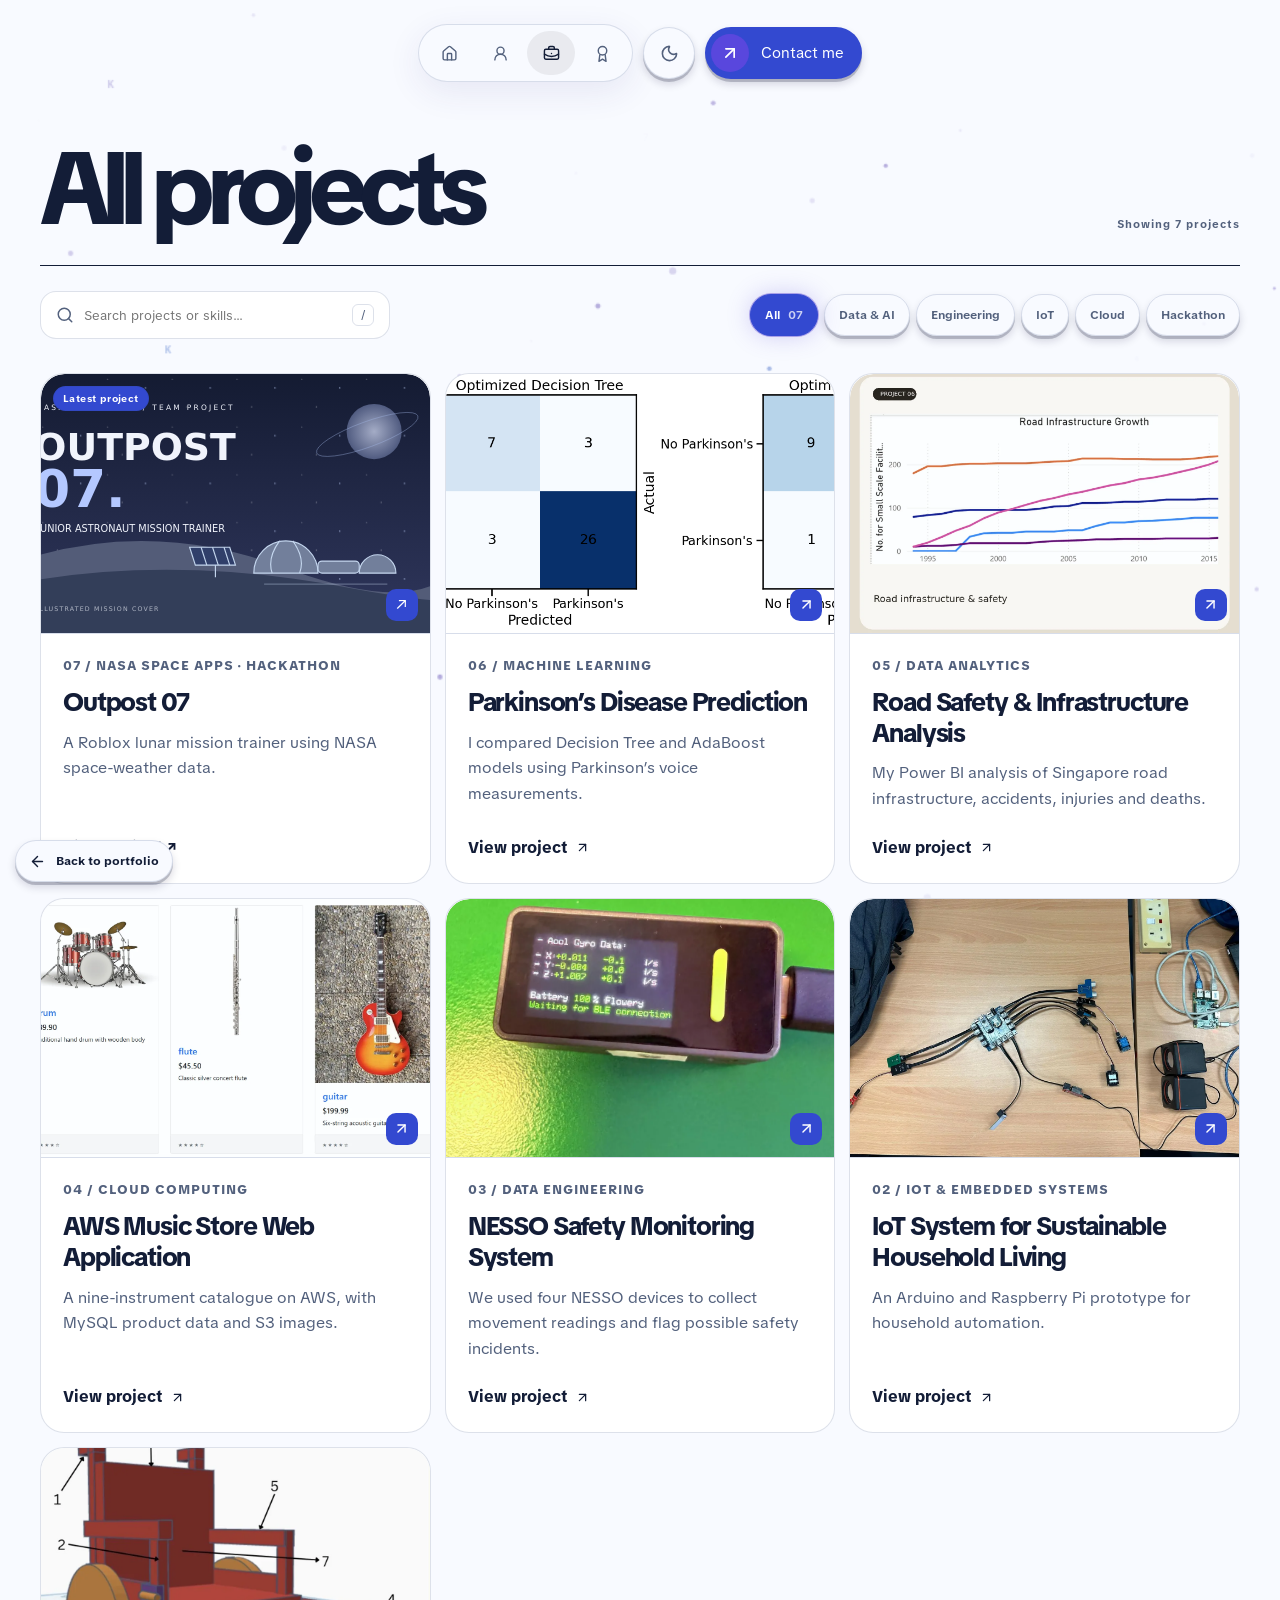
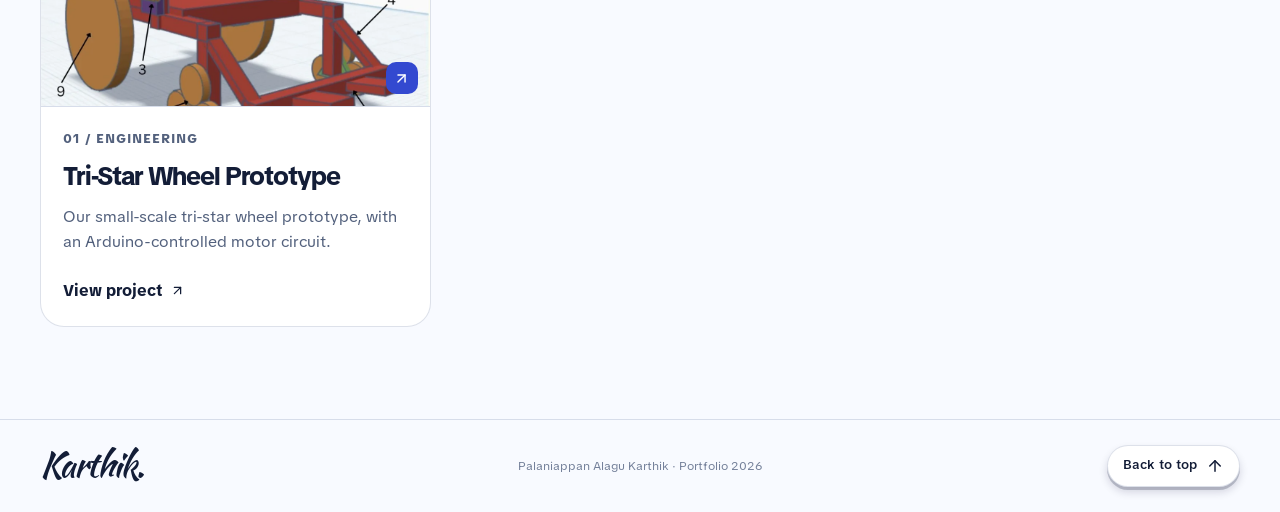
==== commit 2312728a: "Add files via upload" ====
--- a/all-projects.html
+++ b/all-projects.html
@@ -37,7 +37,7 @@
 <link href="motion.css?v=9" rel="stylesheet">
 <link href="upgrade.css?v=9" rel="stylesheet"/>
 <script defer="" src="upgrade.js?v=9"></script>
-</link><link href="studio.css?v=9" rel="stylesheet"/><script defer="" src="studio.js?v=9"></script><link href="project-refinement.css?v=9" rel="stylesheet"/><script defer="" src="project-refinement.js?v=9"></script><meta content="All Projects · Karthik Portfolio" property="og:title"/><meta content="Explore Karthik's projects in machine learning, data engineering, engineering, IoT and cloud computing. Search and filter the portfolio." property="og:description"/><meta content="website" property="og:type"/><meta content="https://karthik-portfolio-8hzt.onrender.com/all-projects.html" property="og:url"/><meta content="https://karthik-portfolio-8hzt.onrender.com/assets/social-preview.png" property="og:image"/><meta content="1200" property="og:image:width"/><meta content="630" property="og:image:height"/><meta content="Karthik Portfolio · AI &amp; Data Engineering" property="og:image:alt"/><meta content="summary_large_image" name="twitter:card"/><meta content="All Projects · Karthik Portfolio" name="twitter:title"/><meta content="Explore Karthik's projects in machine learning, data engineering, engineering, IoT and cloud computing. Search and filter the portfolio." name="twitter:description"/><meta content="https://karthik-portfolio-8hzt.onrender.com/assets/social-preview.png" name="twitter:image"/><link rel="stylesheet" href="adaptive-performance.css?v=9"/></head>
+</link><link href="studio.css?v=9" rel="stylesheet"/><script defer="" src="studio.js?v=9"></script><link href="project-refinement.css?v=9" rel="stylesheet"/><script defer="" src="project-refinement.js?v=9"></script><meta content="All Projects · Karthik Portfolio" property="og:title"/><meta content="Explore Karthik's projects in machine learning, data engineering, engineering, IoT and cloud computing. Search and filter the portfolio." property="og:description"/><meta content="website" property="og:type"/><meta content="https://karthik-portfolio-8hzt.onrender.com/all-projects.html" property="og:url"/><meta content="https://karthik-portfolio-8hzt.onrender.com/assets/website-preview.png?v=2" property="og:image"/><meta content="1200" property="og:image:width"/><meta content="630" property="og:image:height"/><meta content="Karthik — AI &amp; Data Engineering. A flowing abstract wave on a midnight blue background." property="og:image:alt"/><meta content="image/png" property="og:image:type"/><meta content="summary_large_image" name="twitter:card"/><meta content="All Projects · Karthik Portfolio" name="twitter:title"/><meta content="Explore Karthik's projects in machine learning, data engineering, engineering, IoT and cloud computing. Search and filter the portfolio." name="twitter:description"/><meta content="https://karthik-portfolio-8hzt.onrender.com/assets/website-preview.png?v=2" name="twitter:image"/><link rel="stylesheet" href="adaptive-performance.css?v=9"/></head>
 <body class="all-projects-page" data-ambient-dots="">
 <a class="skip" href="#all-projects-main">Skip to projects</a>
 <a aria-label="Back to portfolio projects" class="ap-back ap-back-fixed" href="index.html#projects"><iconify-icon aria-hidden="true" icon="lucide:arrow-left"></iconify-icon><span>Back to portfolio</span></a>
